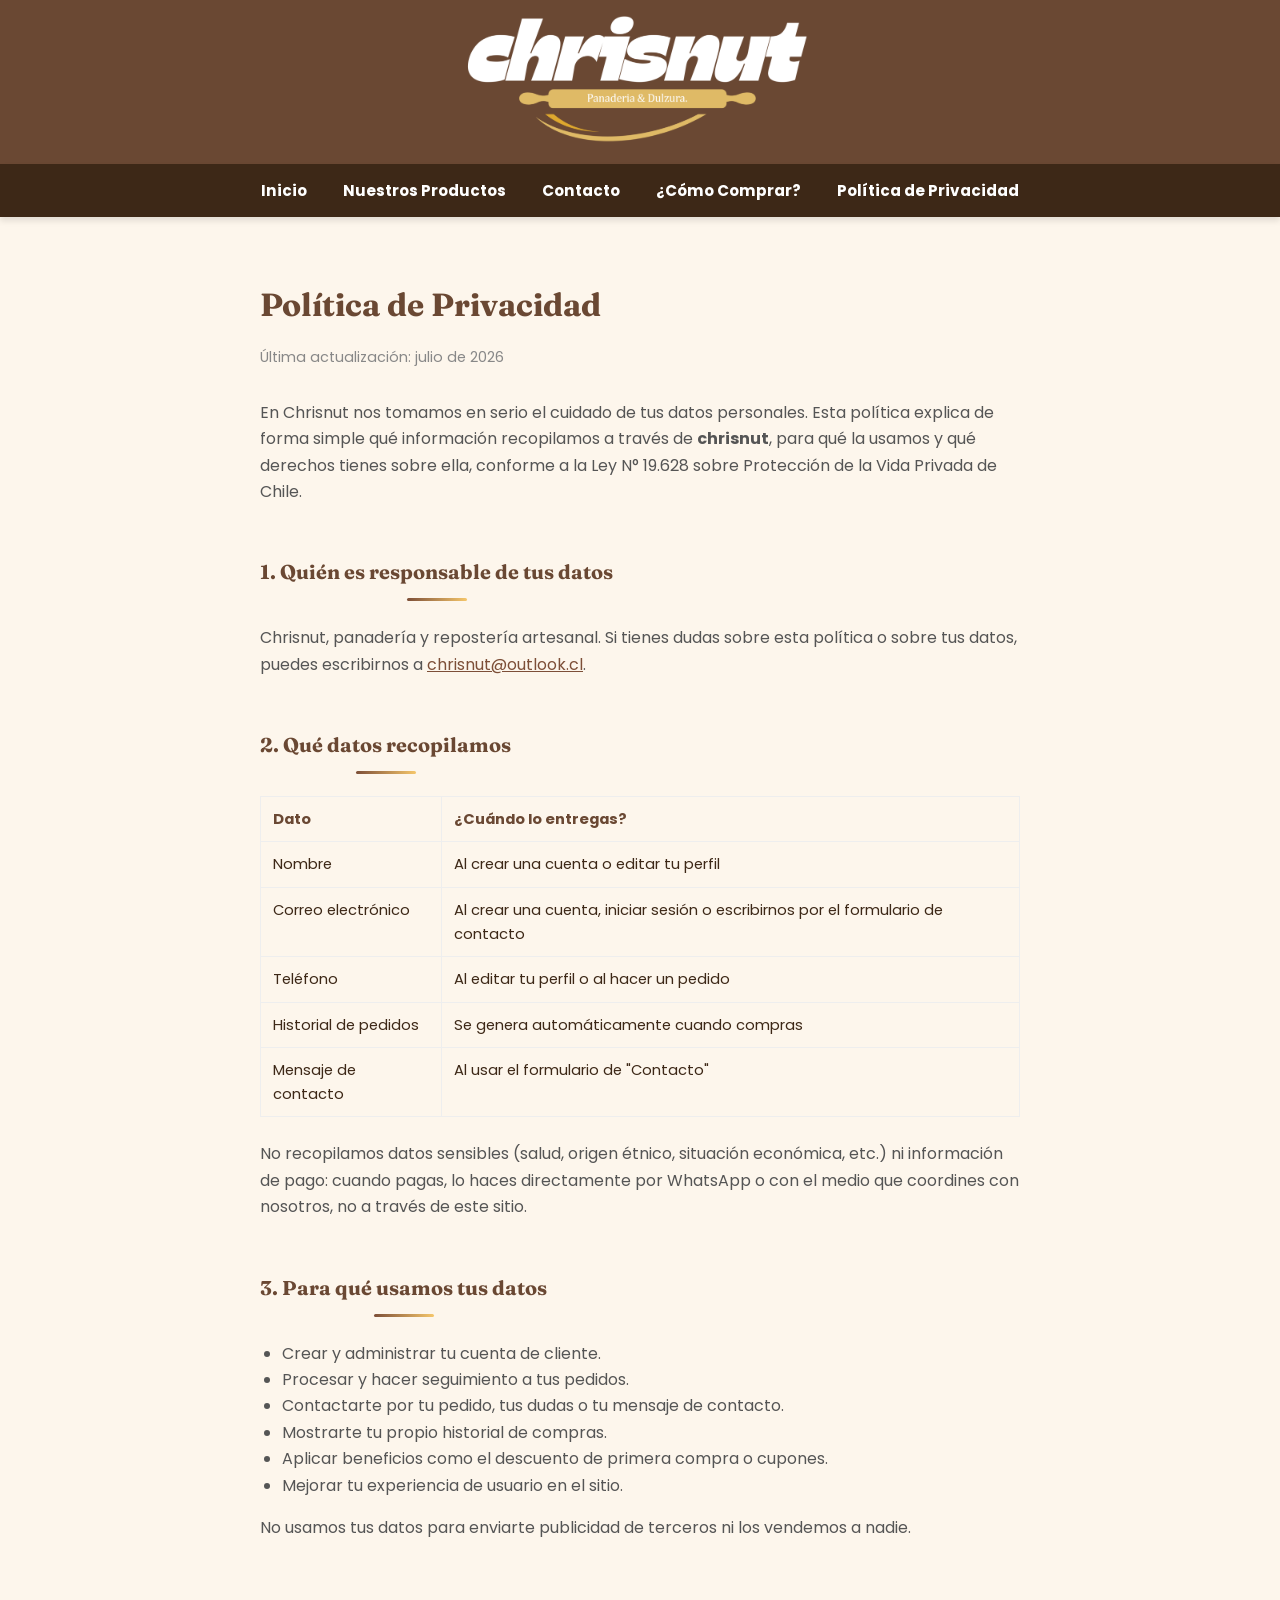
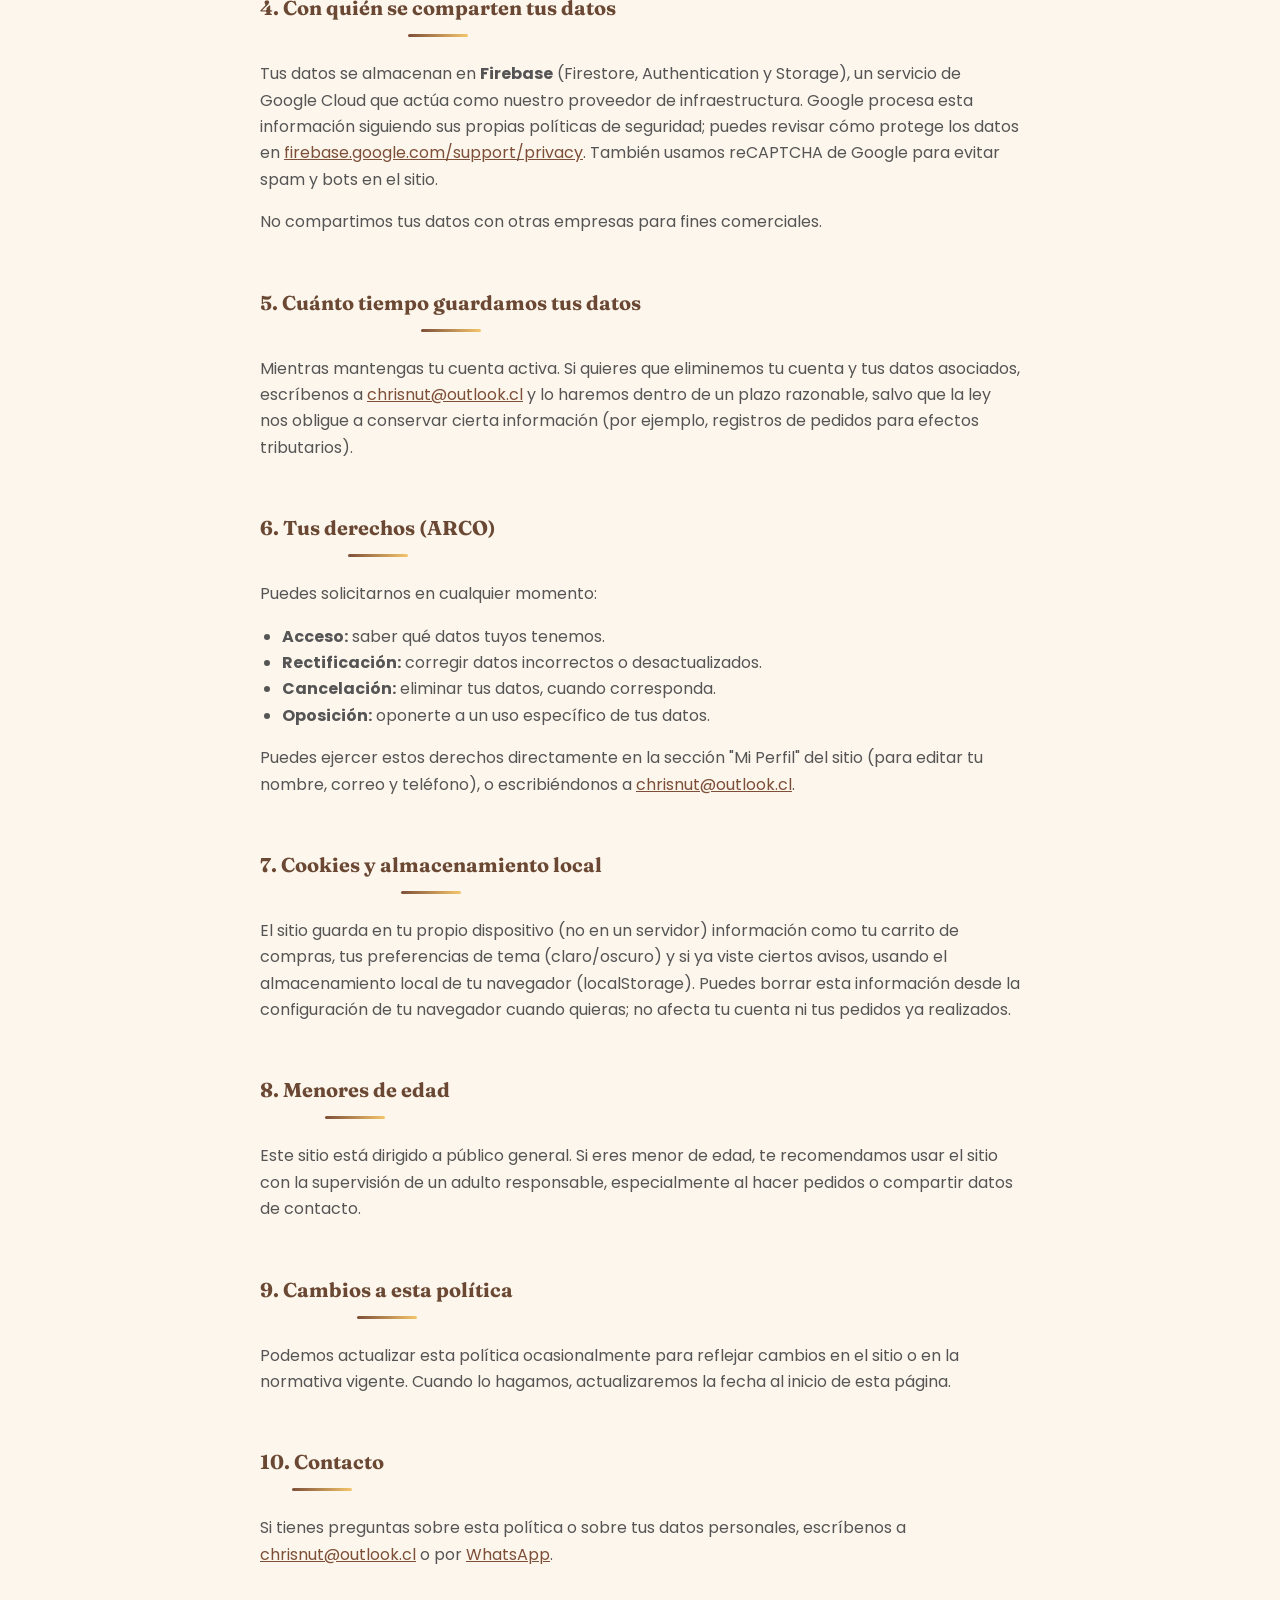
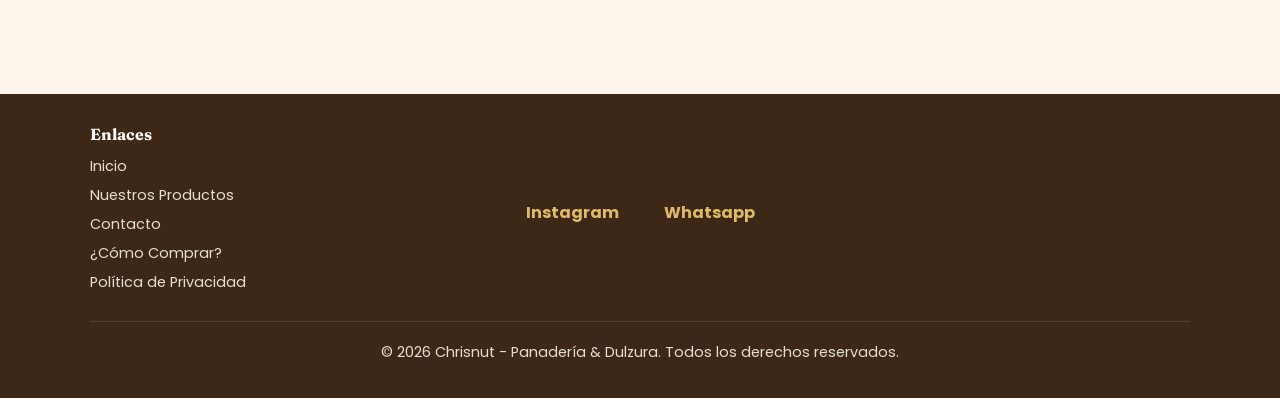
==== privacidad.html @ b7e212cc "Add files via upload" ====
<!DOCTYPE html>
<html lang="es-CL">
<head>
    <meta charset="UTF-8">
    <meta name="viewport" content="width=device-width, initial-scale=1.0, viewport-fit=cover">
    <title>Política de Privacidad | Chrisnut</title>
    <meta name="description" content="Política de privacidad de Chrisnut: qué datos recopilamos, para qué los usamos y cómo puedes ejercer tus derechos.">
    <meta name="robots" content="index, follow">
    <link rel="canonical" href="https://vicenteyb.github.io/chrisnut/privacidad.html">
    <link rel="icon" type="image/png" href="logo.png">

    <link rel="preconnect" href="https://fonts.googleapis.com">
    <link rel="preconnect" href="https://fonts.gstatic.com" crossorigin>
    <link href="https://fonts.googleapis.com/css2?family=Fraunces:wght@600;700&family=Poppins:wght@400;500;600;700&display=swap" rel="stylesheet">

    <link rel="stylesheet" href="style.css">

    <!-- Aplica el tema guardado (claro/oscuro) antes de pintar la página, para evitar el "parpadeo" -->
    <script>
        (function () {
            try {
                var temaGuardado = localStorage.getItem("chrisnut_tema");
                if (temaGuardado === "oscuro") {
                    document.documentElement.setAttribute("data-tema", "oscuro");
                }
            } catch (e) {}
        })();
    </script>

    <style>
        /* Barra de navegación simple y estática para las páginas legales:
           a propósito NO reutiliza el menú interactivo del sitio (el de
           "Mi Perfil", carrito, modo oscuro, hamburguesa), porque ese menú
           depende del script de index.html. Puesto aquí sin ese script,
           los botones quedarían muertos (no abren nada) y en celular el
           menú completo desaparece, porque ahí se activa solo con JS.
           Esta barra es solo enlaces normales: funciona siempre, sin JS. */
        .nav-legal {
            background-color: var(--color-marron-oscuro);
            position: sticky;
            top: 0;
            z-index: 1000;
            box-shadow: 0 4px 6px rgba(0, 0, 0, 0.1);
        }
        .nav-legal ul {
            list-style: none;
            margin: 0;
            padding: 0;
            display: flex;
            align-items: center;
            justify-content: center;
            flex-wrap: wrap;
        }
        .nav-legal li {
            margin: 0;
        }
        .nav-legal a {
            color: white;
            text-decoration: none;
            display: block;
            padding: 15px 18px;
            font-weight: bold;
            font-size: 0.95rem;
        }
        .nav-legal a:hover {
            color: rgb(223, 186, 102);
        }

        .contenido-legal {
            max-width: 760px;
            margin: 0 auto;
            padding: 40px 20px 70px;
            line-height: 1.65;
            color: var(--color-texto-principal);
        }
        .contenido-legal h1 {
            color: var(--color-titulo);
            margin-bottom: 6px;
        }
        .contenido-legal .fecha-actualizacion {
            color: var(--color-texto-suave);
            font-size: 0.9rem;
            margin-bottom: 30px;
        }
        .contenido-legal h2 {
            color: var(--color-titulo);
            margin-top: 34px;
            font-size: 1.25rem;
        }
        .contenido-legal p, .contenido-legal li {
            color: var(--color-texto-secundario);
        }
        .contenido-legal ul {
            padding-left: 22px;
        }
        .contenido-legal a {
            color: var(--color-acento);
        }
        .tabla-legal {
            width: 100%;
            border-collapse: collapse;
            margin: 14px 0 24px;
            font-size: 0.92rem;
        }
        .tabla-legal th, .tabla-legal td {
            text-align: left;
            padding: 10px 12px;
            border: 1px solid var(--color-borde-suave);
            vertical-align: top;
        }
        .tabla-legal th {
            background-color: var(--color-fondo);
            color: var(--color-titulo);
        }
    </style>
</head>
<body>

    <header class="header-principal">
        <a href="index.html">
            <img src="logo.png" alt="Logo Chrisnut - Panadería y dulzura" class="logo">
        </a>
    </header>

    <nav class="nav-legal">
        <ul>
            <li><a href="index.html">Inicio</a></li>
            <li><a href="index.html#vitrina">Nuestros Productos</a></li>
            <li><a href="index.html#contacto">Contacto</a></li>
            <li><a href="index.html#como-comprar">¿Cómo Comprar?</a></li>
            <li><a href="privacidad.html">Política de Privacidad</a></li>
        </ul>
    </nav>

    <main class="contenido-legal">
        <h1>Política de Privacidad</h1>
        <p class="fecha-actualizacion">Última actualización: julio de 2026</p>

        <p>En Chrisnut nos tomamos en serio el cuidado de tus datos personales. Esta política explica de forma simple qué información recopilamos a través de <strong>chrisnut</strong>, para qué la usamos y qué derechos tienes sobre ella, conforme a la Ley N° 19.628 sobre Protección de la Vida Privada de Chile.</p>

        <h2>1. Quién es responsable de tus datos</h2>
        <p>Chrisnut, panadería y repostería artesanal. Si tienes dudas sobre esta política o sobre tus datos, puedes escribirnos a <a href="mailto:chrisnut@outlook.cl">chrisnut@outlook.cl</a>.</p>

        <h2>2. Qué datos recopilamos</h2>
        <table class="tabla-legal">
            <thead>
                <tr><th>Dato</th><th>¿Cuándo lo entregas?</th></tr>
            </thead>
            <tbody>
                <tr><td>Nombre</td><td>Al crear una cuenta o editar tu perfil</td></tr>
                <tr><td>Correo electrónico</td><td>Al crear una cuenta, iniciar sesión o escribirnos por el formulario de contacto</td></tr>
                <tr><td>Teléfono</td><td>Al editar tu perfil o al hacer un pedido</td></tr>
                <tr><td>Historial de pedidos</td><td>Se genera automáticamente cuando compras</td></tr>
                <tr><td>Mensaje de contacto</td><td>Al usar el formulario de "Contacto"</td></tr>
            </tbody>
        </table>
        <p>No recopilamos datos sensibles (salud, origen étnico, situación económica, etc.) ni información de pago: cuando pagas, lo haces directamente por WhatsApp o con el medio que coordines con nosotros, no a través de este sitio.</p>

        <h2>3. Para qué usamos tus datos</h2>
        <ul>
            <li>Crear y administrar tu cuenta de cliente.</li>
            <li>Procesar y hacer seguimiento a tus pedidos.</li>
            <li>Contactarte por tu pedido, tus dudas o tu mensaje de contacto.</li>
            <li>Mostrarte tu propio historial de compras.</li>
            <li>Aplicar beneficios como el descuento de primera compra o cupones.</li>
            <li>Mejorar tu experiencia de usuario en el sitio.</li>
        </ul>
        <p>No usamos tus datos para enviarte publicidad de terceros ni los vendemos a nadie.</p>

        <h2>4. Con quién se comparten tus datos</h2>
        <p>Tus datos se almacenan en <strong>Firebase</strong> (Firestore, Authentication y Storage), un servicio de Google Cloud que actúa como nuestro proveedor de infraestructura. Google procesa esta información siguiendo sus propias políticas de seguridad; puedes revisar cómo protege los datos en <a href="https://firebase.google.com/support/privacy" target="_blank" rel="noopener">firebase.google.com/support/privacy</a>. También usamos reCAPTCHA de Google para evitar spam y bots en el sitio.</p>
        <p>No compartimos tus datos con otras empresas para fines comerciales.</p>

        <h2>5. Cuánto tiempo guardamos tus datos</h2>
        <p>Mientras mantengas tu cuenta activa. Si quieres que eliminemos tu cuenta y tus datos asociados, escríbenos a <a href="mailto:chrisnut@outlook.cl">chrisnut@outlook.cl</a> y lo haremos dentro de un plazo razonable, salvo que la ley nos obligue a conservar cierta información (por ejemplo, registros de pedidos para efectos tributarios).</p>

        <h2>6. Tus derechos (ARCO)</h2>
        <p>Puedes solicitarnos en cualquier momento:</p>
        <ul>
            <li><strong>Acceso:</strong> saber qué datos tuyos tenemos.</li>
            <li><strong>Rectificación:</strong> corregir datos incorrectos o desactualizados.</li>
            <li><strong>Cancelación:</strong> eliminar tus datos, cuando corresponda.</li>
            <li><strong>Oposición:</strong> oponerte a un uso específico de tus datos.</li>
        </ul>
        <p>Puedes ejercer estos derechos directamente en la sección "Mi Perfil" del sitio (para editar tu nombre, correo y teléfono), o escribiéndonos a <a href="mailto:chrisnut@outlook.cl">chrisnut@outlook.cl</a>.</p>

        <h2>7. Cookies y almacenamiento local</h2>
        <p>El sitio guarda en tu propio dispositivo (no en un servidor) información como tu carrito de compras, tus preferencias de tema (claro/oscuro) y si ya viste ciertos avisos, usando el almacenamiento local de tu navegador (localStorage). Puedes borrar esta información desde la configuración de tu navegador cuando quieras; no afecta tu cuenta ni tus pedidos ya realizados.</p>

        <h2>8. Menores de edad</h2>
        <p>Este sitio está dirigido a público general. Si eres menor de edad, te recomendamos usar el sitio con la supervisión de un adulto responsable, especialmente al hacer pedidos o compartir datos de contacto.</p>

        <h2>9. Cambios a esta política</h2>
        <p>Podemos actualizar esta política ocasionalmente para reflejar cambios en el sitio o en la normativa vigente. Cuando lo hagamos, actualizaremos la fecha al inicio de esta página.</p>

        <h2>10. Contacto</h2>
        <p>Si tienes preguntas sobre esta política o sobre tus datos personales, escríbenos a <a href="mailto:chrisnut@outlook.cl">chrisnut@outlook.cl</a> o por <a href="https://wa.me/qr/JPOAXZ6QHLFOJ1" target="_blank" rel="noopener">WhatsApp</a>.</p>
    </main>

    <footer class="pie-pagina">
        <div class="pie-contenido">
            <div class="pie-enlaces">
                <h3>Enlaces</h3>
                <ul>
                    <li><a href="index.html">Inicio</a></li>
                    <li><a href="index.html#vitrina">Nuestros Productos</a></li>
                    <li><a href="index.html#contacto">Contacto</a></li>
                    <li><a href="index.html#como-comprar">¿Cómo Comprar?</a></li>
                    <li><a href="privacidad.html">Política de Privacidad</a></li>
                </ul>
            </div>
            <div class="redes-sociales">
                <a href="https://www.instagram.com/chrisnutcl/" target="_blank">Instagram</a>
                <a href="https://wa.me/qr/JPOAXZ6QHLFOJ1" target="_blank">Whatsapp</a>
            </div>
        </div>
        <p>&copy; 2026 Chrisnut - Panadería & Dulzura. Todos los derechos reservados.</p>
    </footer>

</body>
</html>
---- style.css ----
/* ==========================================
   VARIABLES DE COLOR (tema claro y oscuro)
   ========================================== */
:root {
    --color-fondo: #fdf6ec;
    --color-fondo-alterno: #fcfbfa;
    --color-tarjeta: #ffffff;

    --color-texto-principal: #3d2817;
    --color-titulo: #6a4833;
    --color-texto-secundario: #555555;
    --color-texto-terciario: #777777;
    --color-texto-suave: #888888;
    --color-texto-suave-claro: #e6dfd1;

    --color-borde: #cbd5e1;
    --color-borde-suave: #eeeeee;
    --color-gris-claro: #f1f5f9;
    --color-gris-claro-hover: #e2e8f0;

    --color-marron: #6a4833;
    --color-marron-oscuro: #3d2817;
    --color-acento: #7d4f38;
    --color-acento-hover: #9c6a4a;
    --color-acento-suave: #8a5a3f;
    --color-dorado: #f5c66b;

    --sombra-suave: rgba(0, 0, 0, 0.1);
    --sombra-media: rgba(0, 0, 0, 0.2);

    color-scheme: light;
}

html[data-tema="oscuro"] {
    --color-fondo: #1c1712;
    --color-fondo-alterno: #221b15;
    --color-tarjeta: #2a221a;

    --color-texto-principal: #f1e6d8;
    --color-titulo: #e3b57f;
    --color-texto-secundario: #cbbfae;
    --color-texto-terciario: #b3a494;
    --color-texto-suave: #a89986;
    --color-texto-suave-claro: #cbbfae;

    --color-borde: #4a3c2f;
    --color-borde-suave: #3a2f26;
    --color-gris-claro: #33291f;
    --color-gris-claro-hover: #3d3226;

    --color-acento: #b07a52;
    --color-acento-hover: #c4906a;

    --sombra-suave: rgba(0, 0, 0, 0.35);
    --sombra-media: rgba(0, 0, 0, 0.5);

    color-scheme: dark;
}

/* Transición suave al cambiar de tema */
body, .tarjeta-producto, .tarjeta-paso, .tarjeta-testimonio,
.modal-contenido, .formulario-contacto, .input-clave-contenedor,
.input-telefono-contenedor, .pedido-tarjeta {
    transition: background-color 0.3s ease, color 0.3s ease, border-color 0.3s ease;
}

/* --- Estilos Generales --- */
html {
    scroll-behavior: smooth; /* Hace que el menú navegue de forma suave */
}

body {
    margin: 0;
    font-family: 'Poppins', Arial, sans-serif;
    background-color: var(--color-fondo);
    color: var(--color-texto-principal);
}

h1, h2, h3 {
    font-family: 'Fraunces', Georgia, serif;
}

/* Títulos de sección: mismo estilo en toda la página */
main h2 {
    color: var(--color-titulo);
    font-size: 2rem;
    margin-bottom: 8px;
    position: relative;
    display: inline-block;
}

main h2::after {
    content: "";
    display: block;
    width: 60px;
    height: 3px;
    background: linear-gradient(90deg, var(--color-acento), var(--color-dorado));
    border-radius: 3px;
    margin: 10px auto 0 auto;
}

main > section {
    padding-left: 16px;
    padding-right: 16px;
}

@media (max-width: 600px) {
    main h2 {
        font-size: 1.6rem;
    }
}

/* Aparición suave de las secciones al hacer scroll */
.seccion-animada {
    opacity: 0;
    transform: translateY(24px);
    transition: opacity 0.6s ease, transform 0.6s ease;
}

.seccion-animada.visible {
    opacity: 1;
    transform: translateY(0);
}

@media (prefers-reduced-motion: reduce) {
    .seccion-animada {
        opacity: 1;
        transform: none;
        transition: none;
    }
}

.header-principal {
    text-align: center;
    padding: 10px 20px;
    background-color: var(--color-marron);
    color: white;
}

.header-principal h1 {
    margin: 0;
    font-size: 2.5rem;
}

.eslogan {
    font-style: italic;
    margin-top: 5px;
}

.logo {
    max-width: 400px;
    width: 100%;
    height: auto;
}

.enlace-perfil {
    color: white;
    text-decoration: none;
    font-weight: bold;
    white-space: nowrap;
}

.icono-perfil {
    width: 18px;
    height: 18px;
    vertical-align: middle;
    margin-right: 5px;
    position: relative;
    top: -1px;
}

.enlace-perfil:hover {
    color: rgb(223, 186, 102);
}

/* --- Menú de Navegación (categorías + perfil + carrito) --- */
.menu-principal {
    background-color: var(--color-marron-oscuro);
    position: sticky;
    top: 0;
    z-index: 1000; /* Asegura que el menú siempre quede por encima al bajar */
    box-shadow: 0 4px 6px rgba(0, 0, 0, 0.1);
}

.menu-principal ul {
    list-style: none;
    margin: 0;
    padding: 0;
    display: flex;
    align-items: center;
    justify-content: center;
    flex-wrap: wrap;
}

.menu-principal li {
    margin: 0 20px;
}

.menu-principal a {
    color: white;
    text-decoration: none;
    display: block;
    padding: 15px 10px;
    font-weight: bold;
}

.menu-principal a:hover {
    color: rgb(223, 186, 102);
}

/* --- Botón desplegable de Perfil ("Hola, Inicia sesión") --- */
.item-desplegable-perfil {
    position: relative;
}

.boton-perfil {
    display: flex;
    align-items: center;
    gap: 5px;
    background: none;
    border: none;
    color: white;
    font-weight: bold;
    font-size: 1rem;
    font-family: inherit;
    cursor: pointer;
    padding: 15px 10px;
    white-space: nowrap;
}

.boton-perfil:hover {
    color: rgb(223, 186, 102);
}

.boton-perfil .flecha-desplegable {
    transition: transform 0.2s ease;
    font-size: 0.8rem;
}

.boton-perfil.atajos-activo .flecha-desplegable {
    transform: rotate(180deg);
}

.submenu-perfil {
    display: none;
    position: fixed;
    flex-direction: column;
    list-style: none;
    margin: 0;
    padding: 0;
    background-color: var(--color-marron-oscuro);
    min-width: 220px;
    box-shadow: 0 8px 15px rgba(0, 0, 0, 0.25);
    border-radius: 0 0 8px 8px;
    z-index: 1001;
}

.submenu-perfil.mostrar-submenu {
    display: flex;
}

.submenu-perfil li {
    margin: 0;
    width: 100%;
}

.submenu-perfil a {
    display: block;
    padding: 14px 20px;
    color: white;
    text-decoration: none;
    font-weight: bold;
    white-space: nowrap;
    border-top: 1px solid rgba(255, 255, 255, 0.1);
}

.submenu-perfil a:hover {
    color: rgb(223, 186, 102);
}

@media (max-width: 600px) {
    .boton-perfil {
        font-size: 0.85rem;
        padding: 15px 8px;
    }
}

/* --- Grupo derecho del menú (favoritos + carrito + rayas) --- */
.menu-principal li.grupo-derecha {
    display: flex;
    align-items: center;
    gap: 4px;
    margin-left: auto;
}

/* --- Desplegable de atajos ---
   En escritorio: el <ul> interno se "desarma" con display:contents y sus
   <li> quedan como si fueran hermanos directos del menú principal.
   En celular: se convierte en un botón "Menú ⌄" con lista desplegable. --- */
.item-desplegable {
    position: relative;
}

.boton-atajos {
    display: none;
}

.submenu-atajos {
    display: contents;
}

@media (max-width: 600px) {
    .boton-atajos {
        display: flex;
        align-items: center;
        gap: 4px;
        background: none;
        border: none;
        color: white;
        font-weight: bold;
        font-size: 0.85rem;
        cursor: pointer;
        padding: 15px 12px;
        white-space: nowrap;
    }

    .flecha-desplegable {
        transition: transform 0.2s ease;
        font-size: 0.8rem;
    }

    .icono-hamburguesa {
        display: flex;
        flex-direction: column;
        justify-content: center;
        gap: 5px;
        width: 22px;
        height: 16px;
    }

    .icono-hamburguesa span {
        display: block;
        width: 100%;
        height: 2px;
        background-color: white;
        border-radius: 2px;
        transition: transform 0.25s ease, opacity 0.2s ease;
    }

    .boton-atajos.atajos-activo .icono-hamburguesa span:nth-child(1) {
        transform: translateY(7px) rotate(45deg);
    }

    .boton-atajos.atajos-activo .icono-hamburguesa span:nth-child(2) {
        opacity: 0;
    }

    .boton-atajos.atajos-activo .icono-hamburguesa span:nth-child(3) {
        transform: translateY(-7px) rotate(-45deg);
    }

    #submenu-atajos {
        display: none;
        position: fixed; /* fixed (no absolute) para que no lo recorte el overflow-x:auto del menú */
        flex-direction: column;
        background-color: var(--color-marron-oscuro);
        min-width: 210px;
        box-shadow: 0 8px 15px rgba(0, 0, 0, 0.25);
        border-radius: 0 0 8px 8px;
        z-index: 1001;
    }

    #submenu-atajos.mostrar-submenu {
        display: flex;
    }

    .submenu-atajos li {
        margin: 0;
        width: 100%;
    }

    .submenu-atajos a {
        padding: 14px 20px;
        border-top: 1px solid rgba(255, 255, 255, 0.1);
        white-space: normal;
    }
}

/* --- Vitrina de Productos --- */
.vitrina-productos {
    padding: 40px 20px;
    text-align: center;
}

.contenedor-productos {
    display: grid;
    grid-template-columns: repeat(auto-fill, minmax(220px, 260px));
    gap: 44px 20px;
    margin-top: 30px;
}

.tarjeta-producto {
    display: flex;
    flex-direction: column;
    height: 100%;
    background-color: var(--color-tarjeta);
    border-radius: 10px;
    padding: 20px;
    box-shadow: 0 2px 8px rgba(0, 0, 0, 0.1);
    transition: transform 0.3s ease, box-shadow 0.3s ease; /* Transición para el efecto suave */
}

/* Efecto sutil al pasar el mouse sobre un producto */
.tarjeta-producto:hover {
    transform: translateY(-5px); 
    box-shadow: 0 6px 15px rgba(0, 0, 0, 0.15);
}

/* Cuadro con "+" para agregar un producto nuevo, visible solo para el admin */
.tarjeta-agregar-producto {
    display: flex;
    align-items: center;
    justify-content: center;
    min-height: 280px;
    background-color: transparent;
    border: 2px dashed var(--color-borde);
    border-radius: 10px;
    cursor: pointer;
    transition: transform 0.3s ease, border-color 0.3s ease, background-color 0.3s ease;
}

.tarjeta-agregar-producto:hover {
    transform: translateY(-5px);
    border-color: var(--color-acento);
    background-color: var(--color-fondo);
}

.icono-agregar-producto {
    font-size: 3rem;
    line-height: 1;
    color: var(--color-texto-suave);
    transition: color 0.3s ease;
}

.tarjeta-agregar-producto:hover .icono-agregar-producto {
    color: var(--color-acento);
}

.tarjeta-producto h3 {
    color: var(--color-titulo);
    margin-top: 0;
}

/* --- Detalles de los Productos --- */
.imagen-producto {
    width: 100%;
    height: 200px;
    object-fit: cover; /* Adapta la foto sin deformarse */
    border-radius: 8px;
    background-color: var(--color-gris-claro); 
    margin-bottom: 15px;
}

.tarjeta-producto .descripcion {
    flex: 1;
    font-size: 0.9rem;
    color: var(--color-texto-secundario);
}

.tarjeta-producto .precio {
    display: block;
    font-size: 1.2rem;
    font-weight: bold;
    color: var(--color-acento);
    margin-top: 10px;
}

.boton-agregar-carrito {
    display: flex;
    align-items: center;
    justify-content: center;
    gap: 8px;
    width: 100%;
    margin-top: 14px;
    padding: 12px 16px;
    border: none;
    border-radius: 30px;
    background: linear-gradient(135deg, var(--color-acento-suave), var(--color-marron));
    color: white;
    font-size: 0.95rem;
    font-weight: bold;
    letter-spacing: 0.3px;
    cursor: pointer;
    box-shadow: 0 4px 10px rgba(106, 72, 51, 0.35);
    transition: transform 0.2s ease, box-shadow 0.2s ease, background 0.2s ease;
}

.boton-agregar-carrito::before {
    content: "🛒";
    font-size: 1rem;
}

.boton-agregar-carrito:hover {
    background: linear-gradient(135deg, var(--color-acento-hover), var(--color-acento));
    transform: translateY(-2px);
    box-shadow: 0 6px 14px rgba(106, 72, 51, 0.45);
}

.boton-agregar-carrito:active {
    transform: translateY(0);
    box-shadow: 0 2px 6px rgba(106, 72, 51, 0.35);
}

.boton-agregar-carrito.animar-agregado {
    animation: destello-agregado 0.4s ease;
}

@keyframes destello-agregado {
    0% { transform: scale(1); }
    40% { transform: scale(0.94); }
    100% { transform: scale(1); }
}

.boton-agregar-carrito:disabled {
    background: var(--color-gris-claro);
    color: var(--color-texto-suave);
    cursor: not-allowed;
    box-shadow: none;
}

.boton-agregar-carrito:disabled::before {
    content: "🚫";
}

.boton-agregar-carrito:disabled:hover {
    transform: none;
    box-shadow: none;
}

/* --- Contenedor principal: panel de filtros (izquierda) + vitrina (derecha) --- */
.contenedor-vitrina-principal {
    display: flex;
    align-items: flex-start;
    gap: 36px;
    width: 100%;
    margin: 30px 0 0;
    text-align: left;
}

/* --- Panel de filtros (columna izquierda, como en la referencia) --- */
.panel-filtros-vitrina {
    flex: 0 0 220px;
    position: sticky;
    top: 20px;
}

.titulo-panel-filtros {
    margin: 0 0 16px;
    font-size: 1.1rem;
    color: var(--color-titulo);
}

.separador-grupo-filtro {
    border: 0;
    height: 1px;
    background: var(--color-borde-suave);
    margin: 16px 0;
}

.grupo-filtro {
    margin-bottom: 4px;
}

.cabecera-grupo-filtro {
    display: flex;
    align-items: center;
    justify-content: space-between;
    width: 100%;
    padding: 0;
    border: none;
    background: none;
    font-family: inherit;
    font-size: 0.95rem;
    font-weight: 600;
    color: var(--color-texto-principal);
    cursor: pointer;
    margin-bottom: 14px;
}

.icono-colapsar-filtro {
    font-size: 1.1rem;
    color: var(--color-texto-suave);
    line-height: 1;
}

.grupo-filtro.colapsado .contenido-grupo-filtro {
    display: none;
}

.opcion-filtro {
    display: flex;
    align-items: center;
    gap: 8px;
    font-size: 0.9rem;
    color: var(--color-texto-secundario);
    margin-bottom: 12px;
    cursor: pointer;
}

.opcion-filtro input {
    cursor: pointer;
}

.conteo-filtro {
    color: var(--color-texto-suave);
}

.fila-precio-filtro {
    display: flex;
    align-items: center;
    gap: 8px;
    margin-bottom: 10px;
}

.signo-peso-filtro {
    color: var(--color-texto-suave);
    font-weight: 600;
}

.fila-precio-filtro input {
    width: 100%;
    min-width: 0;
    padding: 8px 10px;
    border: 1px solid var(--color-borde);
    border-radius: 6px;
    background-color: var(--color-tarjeta);
    color: var(--color-texto-principal);
    font-family: inherit;
}

.boton-limpiar-filtros-vitrina {
    width: 100%;
    padding: 9px 12px;
    margin-top: 6px;
    border: 1px solid var(--color-borde);
    border-radius: 20px;
    background-color: transparent;
    color: var(--color-acento);
    font-weight: 600;
    cursor: pointer;
    transition: background-color 0.2s ease;
}

.boton-limpiar-filtros-vitrina:hover {
    background-color: var(--color-fondo);
}

/* Botón "Filtros" que abre/cierra el panel: solo aparece en celular,
   en escritorio el panel de la izquierda queda siempre visible. */
.boton-filtros-vitrina-movil {
    display: none;
    align-items: center;
    gap: 8px;
    padding: 8px 14px;
    border: 1px solid var(--color-borde);
    border-radius: 20px;
    background-color: var(--color-tarjeta);
    color: var(--color-texto-principal);
    font-family: inherit;
    font-size: 0.9rem;
    font-weight: 600;
    cursor: pointer;
}

/* --- Columna derecha: barra de ordenar/ver + grilla de productos --- */
.columna-vitrina-productos {
    flex: 1;
    min-width: 0;
}

.barra-herramientas-vitrina {
    display: flex;
    flex-wrap: wrap;
    align-items: center;
    gap: 16px;
    padding-bottom: 16px;
    margin-bottom: 24px;
    border-bottom: 1px solid var(--color-borde-suave);
}

.control-orden-vitrina {
    display: flex;
    align-items: center;
    gap: 8px;
    font-size: 0.9rem;
    color: var(--color-texto-secundario);
}

.control-orden-vitrina select {
    padding: 8px 14px;
    border-radius: 20px;
    border: 1px solid var(--color-borde);
    background-color: var(--color-tarjeta);
    color: var(--color-texto-principal);
    font-family: inherit;
    cursor: pointer;
}

.control-vista-vitrina {
    display: flex;
    align-items: center;
    gap: 8px;
    font-size: 0.9rem;
    color: var(--color-texto-secundario);
    margin-left: auto;
}

.boton-vista {
    width: 36px;
    height: 36px;
    display: flex;
    align-items: center;
    justify-content: center;
    border: 1px solid var(--color-borde);
    background-color: var(--color-tarjeta);
    color: var(--color-texto-secundario);
    border-radius: 8px;
    cursor: pointer;
    font-size: 1.05rem;
    transition: border-color 0.2s ease, color 0.2s ease, background-color 0.2s ease;
}

.boton-vista.activo {
    border-color: var(--color-acento);
    color: var(--color-acento);
    background-color: var(--color-fondo);
}

/* --- Vista de lista (alternativa a la cuadrícula) --- */
.contenedor-productos.vista-lista {
    display: flex;
    flex-direction: column;
    gap: 14px;
}

.vista-lista .tarjeta-producto {
    display: flex;
    flex-direction: row;
    height: auto;
    align-items: center;
    gap: 20px;
    text-align: left;
}

.vista-lista .imagen-contenedor {
    flex: 0 0 120px;
}

.vista-lista .imagen-producto {
    width: 120px;
    height: 100px;
    margin-bottom: 0;
}

.vista-lista .tarjeta-producto h3 {
    margin: 0 0 4px;
}

.vista-lista .tarjeta-producto .descripcion {
    min-height: 0;
    margin: 0 0 6px;
}

.vista-lista .tarjeta-producto .precio {
    margin-top: 0;
}

.vista-lista .boton-agregar-carrito {
    width: auto;
    margin-top: 0;
    flex-shrink: 0;
}

.vista-lista .tarjeta-agregar-producto {
    min-height: 100px;
}

/* En celular, el panel de filtros queda oculto por defecto y se abre
   como una tarjeta desplegable al presionar el botón "Filtros". */
@media (max-width: 900px) {
    .contenedor-vitrina-principal {
        flex-direction: column;
        gap: 16px;
    }

    .boton-filtros-vitrina-movil {
        display: flex;
    }

    .panel-filtros-vitrina {
        display: none;
        width: 100%;
        flex: 1 1 auto;
        position: static;
        background-color: var(--color-tarjeta);
        border: 1px solid var(--color-borde-suave);
        border-radius: 10px;
        padding: 20px;
        order: 2;
    }

    .panel-filtros-vitrina.abierto {
        display: block;
    }

    .columna-vitrina-productos {
        order: 1;
        width: 100%;
    }
}

@media (max-width: 600px) {
    .control-vista-vitrina {
        margin-left: 0;
    }

    .vista-lista .tarjeta-producto {
        flex-wrap: wrap;
    }

    .vista-lista .boton-agregar-carrito {
        width: 100%;
        margin-top: 10px;
    }

    /* --- Vitrina y tarjetas de producto en celular: 2 columnas más
       compactas en vez de una sola columna angosta con espacio muerto --- */
    .vitrina-productos {
        padding: 30px 12px;
    }

    .contenedor-productos.vista-grilla {
        grid-template-columns: repeat(2, 1fr);
        gap: 16px 12px;
        margin-top: 20px;
    }

    .tarjeta-producto {
        padding: 12px;
        border-radius: 10px;
    }

    .imagen-producto {
        height: 110px;
        margin-bottom: 10px;
    }

    .tarjeta-producto h3 {
        font-size: 0.95rem;
        margin-bottom: 4px;
    }

    .tarjeta-producto .descripcion {
        font-size: 0.78rem;
        display: -webkit-box;
        -webkit-line-clamp: 2;
        -webkit-box-orient: vertical;
        overflow: hidden;
    }

    .tarjeta-producto .precio {
        font-size: 1rem;
        margin-top: 6px;
    }

    .boton-agregar-carrito {
        padding: 9px 10px;
        margin-top: 10px;
        font-size: 0.8rem;
        gap: 5px;
    }

    .tarjeta-agregar-producto {
        min-height: 160px;
    }
}

/* --- Etiqueta "Agotado" sobre la imagen del producto --- */
.etiqueta-agotado-producto {
    position: absolute;
    top: 10px;
    left: 10px;
    background-color: rgba(61, 40, 23, 0.85);
    color: #fff;
    font-size: 0.75rem;
    font-weight: 700;
    letter-spacing: 0.3px;
    padding: 4px 10px;
    border-radius: 20px;
}

/* --- Cambiar foto de un producto presionando su imagen (solo admin) --- */
.imagen-editable-admin {
    cursor: pointer;
}

.boton-cambiar-foto-producto {
    position: absolute;
    inset: 0;
    width: 100%;
    height: 100%;
    display: flex;
    align-items: center;
    justify-content: center;
    background-color: rgba(0, 0, 0, 0);
    color: transparent;
    border: none;
    border-radius: 8px;
    font-weight: 600;
    font-size: 0.9rem;
    cursor: pointer;
    transition: background-color 0.2s ease, color 0.2s ease;
    z-index: 1;
}

.imagen-editable-admin:hover .boton-cambiar-foto-producto {
    background-color: rgba(61, 40, 23, 0.55);
    color: #fff;
}

.boton-cambiar-foto-producto:disabled {
    background-color: rgba(61, 40, 23, 0.55);
    color: #fff;
    cursor: wait;
}

/* Los dispositivos táctiles no tienen "hover": mostramos el botón siempre
   visible pero discreto para que se note que la foto se puede cambiar. */
@media (hover: none) {
    .imagen-editable-admin .boton-cambiar-foto-producto {
        background-color: rgba(61, 40, 23, 0.4);
        color: #fff;
    }
}

/* --- Separador --- */
.separador {
    border: 0;
    height: 1px;
    background: var(--color-borde);
    margin: 40px auto;
    width: 80%;
}

/* --- Sección Contacto --- */
.seccion-contacto {
    padding: 40px 20px;
    text-align: center;
    background-color: var(--color-fondo-alterno); 
}

.tarjetas-info-contacto {
    max-width: 500px;
    margin: 30px auto 0 auto;
    display: flex;
    flex-direction: column;
    gap: 12px;
    text-align: left;
}

.tarjeta-info-contacto {
    display: flex;
    align-items: center;
    gap: 16px;
    background: var(--color-tarjeta);
    border: 1px solid var(--color-borde-suave);
    border-radius: 10px;
    padding: 14px 18px;
}

.icono-info-contacto {
    flex-shrink: 0;
    width: 42px;
    height: 42px;
    display: flex;
    align-items: center;
    justify-content: center;
    font-size: 1.2rem;
    border-radius: 10px;
    background: var(--color-gris-claro);
}

.texto-info-contacto {
    display: flex;
    flex-direction: column;
    gap: 2px;
}

.texto-info-contacto strong {
    color: var(--color-texto-principal);
    font-size: 0.95rem;
}

.texto-info-contacto a,
.texto-info-contacto span {
    color: var(--color-acento);
    text-decoration: none;
    font-size: 0.9rem;
}

.texto-info-contacto a:hover {
    text-decoration: underline;
}

.formulario-contacto {
    max-width: 500px;
    margin: 30px auto 0 auto;
    text-align: left;
    background: var(--color-tarjeta);
    padding: 30px;
    border-radius: 10px;
    box-shadow: 0 4px 12px rgba(0, 0, 0, 0.05);
}

.grupo-formulario {
    margin-bottom: 20px;
}

.grupo-formulario label {
    display: block;
    margin-bottom: 8px;
    font-weight: bold;
    color: var(--color-texto-principal);
}

.grupo-formulario input,
.grupo-formulario textarea {
    width: 100%;
    padding: 10px;
    border: 1px solid var(--color-borde);
    border-radius: 6px;
    font-family: Arial, sans-serif;
    box-sizing: border-box; 
}

.grupo-formulario input:focus,
.grupo-formulario textarea:focus {
    outline: none;
    border-color: var(--color-acento); 
}

.boton-enviar {
    background-color: var(--color-acento);
    color: white;
    border: none;
    padding: 12px 20px;
    font-size: 1rem;
    font-weight: bold;
    border-radius: 6px;
    cursor: pointer;
    width: 100%;
    transition: background-color 0.3s ease;
}

.boton-enviar:hover {
    background-color: var(--color-marron-oscuro); 
}

/* --- Pie de Página --- */
.pie-pagina {
    background-color: var(--color-marron-oscuro);
    color: var(--color-texto-suave-claro);
    text-align: center;
    padding: 30px 20px 20px;
    margin-top: 40px;
    font-size: 0.9rem;
}

.pie-contenido {
    display: grid;
    grid-template-columns: 1fr auto 1fr;
    align-items: start;
    max-width: 1100px;
    margin: 0 auto 20px;
    padding-bottom: 20px;
    border-bottom: 1px solid rgba(255, 255, 255, 0.12);
}

/* --- Enlaces (columna izquierda) --- */
.pie-enlaces {
    grid-column: 1;
    text-align: left;
}

.pie-enlaces h3 {
    color: white;
    font-size: 1rem;
    margin: 0 0 12px;
}

.pie-enlaces ul {
    list-style: none;
    margin: 0;
    padding: 0;
}

.pie-enlaces li {
    margin-bottom: 8px;
}

.pie-enlaces a {
    color: var(--color-texto-suave-claro);
    text-decoration: none;
    font-size: 0.9rem;
    transition: color 0.3s ease;
}

.pie-enlaces a:hover {
    color: rgb(223, 186, 102);
}

/* --- Redes Sociales (centradas) --- */
.redes-sociales {
    grid-column: 2;
    justify-self: center;
    align-self: center;
    display: flex;
    align-items: center;
    gap: 15px;
}

.redes-sociales a {
    color: rgb(223, 186, 102); 
    text-decoration: none;
    margin: 0 15px;
    font-weight: bold;
    font-size: 1rem;
    transition: color 0.3s ease, transform 0.3s ease;
    display: inline-block;
}

.redes-sociales a:hover {
    color: white;
    transform: translateY(-3px); 
}

@media (max-width: 600px) {
    .pie-contenido {
        grid-template-columns: 1fr;
        justify-items: center;
        text-align: center;
        gap: 25px;
    }

    .pie-enlaces {
        grid-column: 1;
        text-align: center;
    }

    .redes-sociales {
        grid-column: 1;
    }
}

/* --- Estilos para el Prefijo Fijo de Teléfono --- */
.input-telefono-contenedor {
    display: flex; 
    align-items: center; 
    border: 1px solid var(--color-borde);
    border-radius: 6px;
    background-color: var(--color-tarjeta);
    overflow: hidden;
    width: 100%; 
    box-sizing: border-box;
}

.prefijo-fijo {
    background-color: var(--color-gris-claro);
    color: var(--color-texto-principal);
    padding: 10px 14px;
    font-weight: bold;
    border-right: 1px solid var(--color-borde);
    white-space: nowrap; 
    display: flex;
    align-items: center;
    height: 100%;
    user-select: none;
}

.input-telefono-contenedor input {
    border: none !important;
    padding: 10px;
    font-family: Arial, sans-serif;
    box-sizing: border-box;
    width: 100%;
    height: 100%;
}

.input-telefono-contenedor input:focus {
    outline: none;
}

.input-telefono-contenedor:focus-within {
    border-color: var(--color-acento);
    box-shadow: 0 0 0 1px var(--color-acento);
}

.seccion-contacto {
    scroll-margin-top: 70px; 
}

/* --- Botón Flotante de WhatsApp --- */
.whatsapp-flotante {
    position: fixed;
    width: 60px;
    height: 60px;
    bottom: 30px;
    right: 30px;
    background-color: #25d366;
    border-radius: 50%;
    display: flex;
    align-items: center;
    justify-content: center;
    box-shadow: 0 4px 10px rgba(0, 0, 0, 0.3);
    z-index: 2000; 
    transition: transform 0.3s ease, box-shadow 0.3s ease;
}

.whatsapp-flotante img {
    width: 35px;
    height: 35px;
}

.whatsapp-flotante:hover {
    transform: scale(1.1);
    box-shadow: 0 6px 15px rgba(0, 0, 0, 0.4);
}

/* --- Botón Flotante del Carrito (arriba del de WhatsApp) --- */
.botones-flotantes-contenedor {
    position: fixed;
    bottom: 30px;
    right: 30px;
    z-index: 2000;
    display: flex;
    flex-direction: column;
    align-items: center;
    gap: 14px;
}

.botones-flotantes-contenedor .whatsapp-flotante,
.botones-flotantes-contenedor .carrito-flotante {
    position: relative;
    bottom: auto;
    right: auto;
}

.carrito-flotante {
    position: relative;
    width: 60px;
    height: 60px;
    background-color: var(--color-acento);
    color: white;
    border: none;
    border-radius: 50%;
    display: flex;
    align-items: center;
    justify-content: center;
    font-size: 1.5rem;
    cursor: pointer;
    box-shadow: 0 4px 10px rgba(0, 0, 0, 0.3);
    transition: transform 0.3s ease, box-shadow 0.3s ease;
    animation: aparecerCarritoFlotante 0.25s ease;
}

.carrito-flotante:hover {
    transform: scale(1.1);
    box-shadow: 0 6px 15px rgba(0, 0, 0, 0.4);
}

.contador-carrito-flotante {
    position: absolute;
    top: -4px;
    right: -4px;
    background-color: #dc2626;
    color: white;
    font-size: 0.7rem;
    font-weight: bold;
    min-width: 20px;
    height: 20px;
    border-radius: 50%;
    display: flex;
    align-items: center;
    justify-content: center;
    padding: 0 4px;
    box-sizing: border-box;
    border: 2px solid var(--color-tarjeta);
}

@keyframes aparecerCarritoFlotante {
    from {
        opacity: 0;
        transform: scale(0.5);
    }
    to {
        opacity: 1;
        transform: scale(1);
    }
}

/* --- Botón Flotante de Estado del Pedido ---
   Aparece justo cuando se envía un pedido (reemplazando visualmente al
   carrito flotante, que se oculta al vaciarse). Muestra un ícono y un color
   distinto según el estado actual (pendiente/confirmado/entregado/cancelado)
   y se mantiene sincronizado en tiempo real con Firestore. */
.estado-pedido-flotante {
    position: relative;
    width: 60px;
    height: 60px;
    border: none;
    border-radius: 50%;
    display: flex;
    align-items: center;
    justify-content: center;
    font-size: 1.6rem;
    color: white;
    cursor: pointer;
    box-shadow: 0 4px 10px rgba(0, 0, 0, 0.3);
    transition: transform 0.3s ease, box-shadow 0.3s ease, background-color 0.3s ease;
    animation: aparecerCarritoFlotante 0.25s ease;
    background-color: #f59e0b; /* color por defecto: pendiente */
}

.estado-pedido-flotante:hover {
    transform: scale(1.1);
    box-shadow: 0 6px 15px rgba(0, 0, 0, 0.4);
}

.estado-pedido-flotante-pendiente {
    background-color: #f59e0b;
}

.estado-pedido-flotante-confirmado {
    background-color: #3b82f6;
}

.estado-pedido-flotante-entregado {
    background-color: #22c55e;
}

.estado-pedido-flotante-cancelado {
    background-color: #ef4444;
}

@keyframes latidoEstadoPedido {
    0% { box-shadow: 0 4px 10px rgba(0, 0, 0, 0.3), 0 0 0 0 rgba(245, 158, 11, 0.55); }
    70% { box-shadow: 0 4px 10px rgba(0, 0, 0, 0.3), 0 0 0 10px rgba(245, 158, 11, 0); }
    100% { box-shadow: 0 4px 10px rgba(0, 0, 0, 0.3), 0 0 0 0 rgba(245, 158, 11, 0); }
}

.estado-pedido-flotante-pendiente {
    animation: aparecerCarritoFlotante 0.25s ease, latidoEstadoPedido 1.8s ease-in-out infinite;
}

.mensaje-seguimiento-pedido {
    margin: 8px 0 0;
    font-size: 0.85rem;
    color: var(--color-texto-suave);
}

/* --- Estilos para Sección Cómo Comprar --- */
.seccion-pasos {
    padding: 40px 20px;
    text-align: center;
}

.subtitulo-seccion {
    color: var(--color-texto-secundario);
    font-style: italic;
    margin-bottom: 30px;
}

.contenedor-pasos {
    display: flex;
    flex-wrap: wrap;
    justify-content: center;
    gap: 30px;
    max-width: 1000px;
    margin: 0 auto;
}

.tarjeta-paso {
    background-color: var(--color-tarjeta);
    border-radius: 12px;
    padding: 25px;
    width: 280px;
    box-shadow: 0 4px 10px rgba(0, 0, 0, 0.04);
    box-sizing: border-box;
}

.icono-paso {
    font-size: 2.5rem;
    margin-bottom: 15px;
}

.tarjeta-paso h3 {
    color: var(--color-titulo);
    margin-top: 0;
    font-size: 1.2rem;
}

.tarjeta-paso p {
    font-size: 0.9rem;
    color: var(--color-texto-secundario);
    line-height: 1.5;
}

/* --- Estilos para Sección Testimonios --- */
.seccion-testimonios {
    padding: 40px 20px;
    text-align: center;
    background-color: var(--color-fondo-alterno); 
}

.contenedor-testimonios {
    display: flex;
    flex-wrap: wrap;
    justify-content: center;
    gap: 30px;
    max-width: 900px;
    margin: 0 auto;
}

.tarjeta-testimonio {
    position: relative;
    background-color: var(--color-tarjeta);
    border-left: 4px solid var(--color-acento); 
    border-radius: 8px;
    padding: 20px;
    width: 400px;
    text-align: left;
    box-shadow: 0 4px 12px rgba(0, 0, 0, 0.03);
    box-sizing: border-box;
}

/* Botón "X" para que el admin borre una opinión ya publicada */
.boton-borrar-testimonio-publico {
    position: absolute;
    top: 10px;
    right: 10px;
    width: 26px;
    height: 26px;
    border: none;
    border-radius: 50%;
    background-color: #b91c1c;
    color: white;
    font-size: 0.85rem;
    font-weight: bold;
    line-height: 1;
    cursor: pointer;
    display: flex;
    align-items: center;
    justify-content: center;
    box-shadow: 0 2px 6px rgba(0, 0, 0, 0.25);
    transition: filter 0.2s ease, transform 0.2s ease;
}

.boton-borrar-testimonio-publico:hover {
    filter: brightness(1.1);
    transform: scale(1.08);
}

.estrellas {
    margin-bottom: 10px;
    font-size: 0.9rem;
}

.comentario {
    font-style: italic;
    color: var(--color-texto-secundario);
    font-size: 0.95rem;
    line-height: 1.5;
    margin: 0 0 10px 0;
}

.cliente {
    color: var(--color-acento);
    margin: 0;
    font-size: 0.9rem;
}

/* --- Botón de Testimonios --- */
.boton-dejar-testimonio {
    background-color: var(--color-acento);
    color: white;
    border: none;
    padding: 12px 25px;
    font-size: 1rem;
    font-weight: bold;
    border-radius: 30px;
    cursor: pointer;
    margin-top: 30px;
    transition: background-color 0.3s ease, transform 0.2s ease;
}

.boton-dejar-testimonio:hover {
    background-color: var(--color-marron-oscuro);
    transform: scale(1.05);
}

/* --- Estilos del Modal (Ventana Emergente) --- */
.modal-fondo {
    display: none; 
    position: fixed;
    z-index: 3000; 
    left: 0;
    top: 0;
    width: 100%;
    height: 100vh;
    height: 100dvh; /* En iPhone, 100vh no descuenta la barra de direcciones
                       dinámica de Safari y el modal queda cortado por arriba;
                       100dvh sí se ajusta al alto real visible. */
    padding: 20px 0;
    box-sizing: border-box;
    background-color: rgba(0, 0, 0, 0.5); 
    justify-content: center;
    align-items: center;
}

.modal-contenido {
    background-color: var(--color-tarjeta);
    padding: 30px;
    border-radius: 12px;
    width: 90%;
    max-width: 450px;
    box-shadow: 0 10px 25px rgba(0,0,0,0.2);
    position: relative;
    text-align: left;
    box-sizing: border-box;
    animation: aparecerModal 0.25s ease;
}

@keyframes aparecerModal {
    from {
        opacity: 0;
        transform: scale(0.95) translateY(10px);
    }
    to {
        opacity: 1;
        transform: scale(1) translateY(0);
    }
}

.cerrar-modal {
    position: absolute;
    right: 14px;
    top: 14px;
    width: 32px;
    height: 32px;
    display: flex;
    align-items: center;
    justify-content: center;
    font-size: 20px;
    line-height: 1;
    font-weight: bold;
    color: var(--color-texto-suave);
    background-color: var(--color-fondo);
    border-radius: 50%;
    cursor: pointer;
    z-index: 5;
    transition: background-color 0.2s ease, color 0.2s ease;
}

.cerrar-modal:hover {
    color: var(--color-texto-principal);
    background-color: var(--color-borde-suave);
}

.modal-contenido h3 {
    margin-top: 0;
    color: var(--color-titulo);
}

/* --- Modal de aviso / confirmación (reemplaza al alert() y confirm() nativos) --- */
.modal-aviso-contenido {
    max-width: 380px;
    text-align: center;
    padding: 34px 28px 28px;
}

.icono-aviso {
    width: 64px;
    height: 64px;
    border-radius: 50%;
    display: flex;
    align-items: center;
    justify-content: center;
    font-size: 2rem;
    margin: 0 auto 18px;
    background: var(--color-gris-claro);
    animation: aparecerIconoAviso 0.35s ease;
}

@keyframes aparecerIconoAviso {
    from { opacity: 0; transform: scale(0.6); }
    to { opacity: 1; transform: scale(1); }
}

.icono-aviso-exito { background: #dcf5e3; }
.icono-aviso-error { background: #fbe1e1; }
.icono-aviso-advertencia { background: #fdf1d8; }

html[data-tema="oscuro"] .icono-aviso-exito { background: rgba(76, 175, 80, 0.18); }
html[data-tema="oscuro"] .icono-aviso-error { background: rgba(220, 38, 38, 0.2); }
html[data-tema="oscuro"] .icono-aviso-advertencia { background: rgba(245, 158, 11, 0.2); }

.mensaje-aviso {
    color: var(--color-texto-principal);
    font-size: 1rem;
    line-height: 1.5;
    margin: 0 0 24px;
}

.botones-confirmacion {
    display: flex;
    gap: 12px;
}

.botones-confirmacion .boton-enviar-modal,
.botones-confirmacion .boton-secundario-modal {
    flex: 1;
    margin-top: 0;
}

/* --- Modal de bienvenida: aviso de descuento por registrarse (primera visita) --- */
.modal-bienvenida-contenido {
    max-width: 380px;
    text-align: center;
    padding: 38px 30px 30px;
}

.modal-bienvenida-insignia {
    width: 80px;
    height: 80px;
    border-radius: 50%;
    display: flex;
    align-items: center;
    justify-content: center;
    overflow: hidden;
    margin: 0 auto 18px;
    background: #6a4833;
    box-shadow: 0 8px 18px rgba(125, 79, 56, 0.35);
    animation: aparecerIconoAviso 0.4s ease;
}

.modal-bienvenida-logo {
    width: 82%;
    height: 82%;
    object-fit: contain;
}

.modal-bienvenida-titulo {
    font-family: 'Fraunces', serif;
    margin: 0 0 8px;
    color: var(--color-titulo);
}

.modal-bienvenida-descuento {
    margin: 0 0 12px;
    font-size: 1.1rem;
    color: var(--color-texto-principal);
}

.modal-bienvenida-descuento strong {
    font-size: 1.7rem;
    background: linear-gradient(90deg, var(--color-acento), var(--color-dorado));
    -webkit-background-clip: text;
    background-clip: text;
    color: transparent;
}

.modal-bienvenida-texto {
    color: var(--color-texto-secundario);
    font-size: 0.92rem;
    line-height: 1.5;
    margin: 0 0 22px;
}

.modal-bienvenida-mas-tarde {
    display: block;
    width: 100%;
    background: none;
    border: none;
    color: var(--color-texto-suave);
    font-size: 0.85rem;
    text-decoration: underline;
    cursor: pointer;
    margin-top: 14px;
    font-family: inherit;
}

.modal-bienvenida-mas-tarde:hover {
    color: var(--color-texto-principal);
}

/* --- Modal de Perfil: tarjeta centrada y con scroll si el contenido crece --- */
#modal-perfil .modal-contenido {
    max-width: 480px;
    max-height: 90vh;
    max-height: 90dvh;
    overflow-y: auto;
}

/* Cuando el panel de administrador está visible, el modal de perfil se
   ensancha para dar más espacio y comodidad al revisar/aprobar opiniones. */
#modal-perfil .modal-contenido.modal-ancho-admin {
    max-width: 820px;
}

/* Favoritos: misma tarjeta angosta y prolija que el resto de los modales */
#modal-favoritos .modal-contenido {
    max-height: 85vh;
}

.separador-perfil {
    border: none;
    border-top: 1px solid var(--color-borde-suave);
    margin: 25px 0 20px;
}

.seccion-favoritos-perfil h3 {
    margin-bottom: 10px;
}

.lista-favoritos-perfil {
    max-height: 220px;
    overflow-y: auto;
    margin: 0;
}

.seccion-pedidos-perfil h3 {
    margin-bottom: 10px;
}

.encabezado-historial-pedidos {
    display: flex;
    align-items: center;
    justify-content: space-between;
    flex-wrap: wrap;
    gap: 8px;
    margin-bottom: 10px;
}

.encabezado-historial-pedidos h3 {
    margin-bottom: 0;
}

.filtro-mes-pedidos {
    border: 1px solid var(--color-borde-suave);
    background-color: var(--color-fondo);
    color: var(--color-texto-principal);
    border-radius: 8px;
    padding: 6px 10px;
    font-family: inherit;
    font-size: 0.85rem;
    cursor: pointer;
}

.filtro-mes-pedidos:focus {
    outline: none;
    border-color: var(--color-acento);
}

.lista-pedidos-perfil {
    max-height: 260px;
    overflow-y: auto;
    display: flex;
    flex-direction: column;
    gap: 10px;
}

.pedido-tarjeta {
    border: 1px solid var(--color-borde-suave);
    border-radius: 8px;
    padding: 12px 14px;
    background-color: var(--color-fondo);
}

.pedido-encabezado {
    display: flex;
    justify-content: space-between;
    align-items: center;
    margin-bottom: 6px;
    flex-wrap: wrap;
    gap: 6px;
}

.pedido-fecha {
    font-size: 0.8rem;
    color: var(--color-texto-suave);
}

.pedido-estado {
    font-size: 0.75rem;
    font-weight: bold;
    padding: 3px 10px;
    border-radius: 12px;
    white-space: nowrap;
}

.pedido-estado-pendiente {
    background-color: #fef3c7;
    color: #92400e;
}

.pedido-estado-confirmado {
    background-color: #dbeafe;
    color: #1e40af;
}

.pedido-estado-entregado {
    background-color: #dcfce7;
    color: #166534;
}

.pedido-estado-cancelado {
    background-color: #fee2e2;
    color: #991b1b;
}

/* Selector de estado del pedido (panel admin): un <select> real y bonito,
   coloreado según el estado actual, para poder elegir cualquier estado
   directamente en vez de solo avanzar de a uno. */
.selector-estado-envoltura {
    position: relative;
    display: inline-flex;
    align-items: center;
    border-radius: 14px;
    box-shadow: 0 1px 3px rgba(0, 0, 0, 0.12);
    transition: background-color 0.25s ease, box-shadow 0.2s ease, transform 0.18s ease;
}

.selector-estado-envoltura::after {
    content: "";
    position: absolute;
    right: 11px;
    top: 50%;
    width: 7px;
    height: 7px;
    border-right: 2px solid currentColor;
    border-bottom: 2px solid currentColor;
    transform: translateY(-65%) rotate(45deg);
    pointer-events: none;
    opacity: 0.85;
    transition: transform 0.2s ease;
}

.selector-estado-envoltura:has(.selector-estado-pedido:focus)::after {
    transform: translateY(-40%) rotate(225deg);
}

.selector-estado-pedido {
    appearance: none;
    -webkit-appearance: none;
    -moz-appearance: none;
    border: none;
    background: transparent;
    font-family: inherit;
    font-size: 0.78rem;
    font-weight: bold;
    letter-spacing: 0.01em;
    padding: 7px 28px 7px 14px;
    border-radius: 14px;
    cursor: pointer;
    white-space: nowrap;
    color: inherit;
    transition: filter 0.15s ease;
}

.selector-estado-envoltura:hover {
    transform: translateY(-1px);
    box-shadow: 0 3px 8px rgba(0, 0, 0, 0.18);
    filter: brightness(1.06);
}

.selector-estado-pedido:focus {
    outline: none;
}

.selector-estado-envoltura:has(.selector-estado-pedido:focus) {
    box-shadow: 0 0 0 3px rgba(0, 0, 0, 0.15);
}

.selector-estado-envoltura:active {
    transform: scale(0.97);
}

@keyframes rebote-cambio-estado {
    0% { transform: scale(1); }
    35% { transform: scale(1.12); }
    60% { transform: scale(0.96); }
    100% { transform: scale(1); }
}

.selector-estado-envoltura.animar-cambio {
    animation: rebote-cambio-estado 0.4s ease;
}

.selector-estado-pendiente {
    background-color: #f59e0b;
    color: #ffffff;
}

.selector-estado-confirmado {
    background-color: #3b82f6;
    color: #ffffff;
}

.selector-estado-entregado {
    background-color: #22c55e;
    color: #ffffff;
}

.selector-estado-cancelado {
    background-color: #ef4444;
    color: #ffffff;
}

.selector-estado-pedido option {
    color: #1f2937;
    background-color: #ffffff;
    font-weight: 600;
}

.pedido-items {
    margin: 0 0 8px;
    padding-left: 18px;
    font-size: 0.85rem;
    color: var(--color-texto-principal);
}

.pedido-total {
    font-weight: bold;
    color: var(--color-acento);
    font-size: 0.9rem;
}

.formulario-modal {
    margin-top: 20px;
}

.grupo-modal {
    margin-bottom: 15px;
}

.grupo-modal label {
    display: block;
    font-weight: bold;
    margin-bottom: 5px;
    color: var(--color-texto-principal);
    font-size: 0.9rem;
}

.grupo-modal input,
.grupo-modal select,
.grupo-modal textarea {
    width: 100%;
    padding: 10px;
    border: 1px solid var(--color-borde);
    border-radius: 6px;
    box-sizing: border-box;
    font-family: Arial, sans-serif;
}

.boton-enviar-modal {
    background-color: var(--color-acento);
    color: white;
    border: none;
    padding: 12px;
    width: 100%;
    font-size: 1rem;
    font-weight: bold;
    border-radius: 6px;
    cursor: pointer;
    margin-top: 10px;
}

.boton-enviar-modal:hover {
    background-color: var(--color-marron-oscuro);
}

/* --- AJUSTES PARA PANTALLAS DE CELULAR (MENU DESLIZABLE MANUAL) --- */
@media (max-width: 600px) {
    .logo {
        max-width: 200px;
    }

    .menu-principal ul {
        flex-wrap: nowrap;
        justify-content: space-between;
        overflow-x: auto;
        padding: 0 10px;
        -webkit-overflow-scrolling: touch; /* scroll suave al deslizar con el dedo */
        scrollbar-width: none;
    }

    .menu-principal ul::-webkit-scrollbar {
        display: none;
    }

    .menu-principal li {
        margin: 0;
        flex: 0 0 auto;
        min-width: max-content;
    }

    .menu-principal a,
    .menu-principal .enlace-perfil {
        padding: 15px 12px;
        font-size: 0.85rem;
        white-space: nowrap;
    }
}

/* --- Botón del Carrito (en el menú) --- */
.boton-carrito {
    background: none;
    border: none;
    color: white;
    font-size: 1.1rem;
    cursor: pointer;
    display: flex;
    align-items: center;
    gap: 6px;
    padding: 8px 10px;
}

.contador-carrito {
    background-color: var(--color-dorado);
    color: var(--color-marron-oscuro);
    font-size: 0.8rem;
    font-weight: bold;
    border-radius: 50%;
    min-width: 20px;
    height: 20px;
    display: inline-flex;
    align-items: center;
    justify-content: center;
    padding: 0 4px;
}

/* --- Corazón de favorito sobre la imagen del producto --- */
.imagen-contenedor {
    position: relative;
}

.boton-favorito {
    position: absolute;
    top: 10px;
    right: 10px;
    width: 34px;
    height: 34px;
    border: none;
    border-radius: 50%;
    background-color: rgba(255, 255, 255, 0.85);
    font-size: 1.1rem;
    display: flex;
    align-items: center;
    justify-content: center;
    cursor: pointer;
    box-shadow: 0 2px 6px rgba(0, 0, 0, 0.2);
    transition: transform 0.2s ease;
    z-index: 2;
}

.boton-favorito:hover {
    transform: scale(1.1);
}

.boton-favorito.favorito-activo {
    animation: latido-favorito 0.35s ease;
}

@keyframes latido-favorito {
    0% { transform: scale(1); }
    40% { transform: scale(1.3); }
    100% { transform: scale(1); }
}

/* --- Botón "agregar al carrito" dentro del modal de favoritos --- */
.boton-agregar-desde-favoritos {
    border: none;
    background-color: var(--color-marron);
    color: white;
    width: 34px;
    height: 34px;
    border-radius: 50%;
    font-size: 1rem;
    cursor: pointer;
    transition: background-color 0.2s ease;
}

.boton-agregar-desde-favoritos:hover {
    background-color: var(--color-marron-oscuro);
}

/* --- Modal de Perfil --- */
.pestanas-perfil {
    display: flex;
    gap: 10px;
    margin-bottom: 20px;
    border-bottom: 1px solid var(--color-borde-suave);
}

.pestana-perfil {
    flex: 1;
    background: none;
    border: none;
    padding: 10px;
    font-weight: bold;
    color: var(--color-texto-suave);
    cursor: pointer;
    border-bottom: 3px solid transparent;
    font-size: 0.95rem;
}

.pestana-perfil.pestana-activa {
    color: var(--color-acento);
    border-bottom-color: var(--color-acento);
}

.error-formulario {
    color: #b91c1c;
    font-size: 0.85rem;
    margin: -8px 0 12px 0;
    min-height: 1em;
}

#vista-cuenta {
    text-align: center;
    padding: 10px 0;
}

#vista-cuenta h3 {
    margin-bottom: 5px;
}

.correo-usuario-perfil {
    color: var(--color-texto-terciario);
    margin-bottom: 25px;
}

/* --- Avatar del usuario --- */
.avatar-usuario {
    width: 70px;
    height: 70px;
    border-radius: 50%;
    background: linear-gradient(135deg, var(--color-acento), var(--color-marron-oscuro));
    color: white;
    font-size: 1.8rem;
    font-weight: bold;
    display: flex;
    align-items: center;
    justify-content: center;
    margin: 0 auto 15px auto;
}

.avatar-mini {
    width: 22px;
    height: 22px;
    border-radius: 50%;
    background-color: var(--color-dorado);
    color: var(--color-marron-oscuro);
    font-size: 0.75rem;
    font-weight: bold;
    display: inline-flex;
    align-items: center;
    justify-content: center;
    vertical-align: middle;
    margin-right: 4px;
}

.boton-secundario-modal {
    background-color: var(--color-tarjeta);
    color: #b91c1c;
    border: 1px solid #b91c1c;
    padding: 10px 20px;
    font-weight: bold;
    border-radius: 6px;
    cursor: pointer;
    transition: background-color 0.2s ease;
}

.boton-secundario-modal:hover {
    background-color: #fef2f2;
}

/* --- Mostrar/ocultar contraseña --- */
.input-clave-contenedor {
    display: flex;
    align-items: center;
    border: 1px solid var(--color-borde);
    border-radius: 6px;
    background-color: var(--color-tarjeta);
    overflow: hidden;
}

.input-clave-contenedor input {
    border: none !important;
    flex: 1;
    padding: 10px;
    box-sizing: border-box;
}

.input-clave-contenedor input:focus {
    outline: none;
}

.input-clave-contenedor:focus-within {
    border-color: var(--color-acento);
    box-shadow: 0 0 0 1px var(--color-acento);
}

.boton-ver-clave {
    background: none;
    border: none;
    cursor: pointer;
    padding: 0 12px;
    font-size: 1rem;
}

/* --- Recuperar contraseña --- */
.enlace-olvide-clave {
    display: block;
    text-align: right;
    font-size: 0.85rem;
    color: var(--color-acento);
    text-decoration: none;
    margin: -10px 0 15px 0;
}

.enlace-olvide-clave:hover {
    text-decoration: underline;
}

.exito-formulario {
    color: #16a34a;
    font-size: 0.85rem;
    margin: -8px 0 12px 0;
    min-height: 1em;
}

/* --- Medidor de fuerza de contraseña --- */
.medidor-clave {
    height: 5px;
    background-color: #e5e7eb;
    border-radius: 3px;
    margin-top: 8px;
    overflow: hidden;
}

.barra-medidor-clave {
    height: 100%;
    width: 0%;
    border-radius: 3px;
    transition: width 0.3s ease, background-color 0.3s ease;
}

.texto-medidor-clave {
    display: block;
    font-size: 0.8rem;
    margin-top: 4px;
    font-weight: bold;
    min-height: 1em;
}

/* --- Botón con spinner de carga --- */
.boton-enviar-modal {
    position: relative;
}

.boton-enviar-modal .spinner-boton {
    display: none;
}

.boton-enviar-modal.boton-cargando {
    cursor: not-allowed;
    opacity: 0.85;
}

.boton-enviar-modal.boton-cargando .texto-boton {
    visibility: hidden;
}

.boton-enviar-modal.boton-cargando .spinner-boton {
    display: block;
    position: absolute;
    top: 50%;
    left: 50%;
    width: 18px;
    height: 18px;
    margin: -9px 0 0 -9px;
    border: 3px solid rgba(255, 255, 255, 0.4);
    border-top-color: white;
    border-radius: 50%;
    animation: girarSpinner 0.7s linear infinite;
}

@keyframes girarSpinner {
    to { transform: rotate(360deg); }
}

/* --- Modal del Carrito (panel lateral derecho) --- */
#modal-carrito {
    justify-content: flex-end;
    background-color: rgba(0, 0, 0, 0.4);
}

.modal-carrito-contenido {
    max-width: 400px;
    width: 100%;
    height: 100%;
    display: flex;
    flex-direction: column;
    border-radius: 0;
    margin: 0;
    box-shadow: -4px 0 20px rgba(0, 0, 0, 0.2);
    animation: deslizarCarrito 0.3s ease;
    box-sizing: border-box;
}

@keyframes deslizarCarrito {
    from { transform: translateX(100%); }
    to { transform: translateX(0); }
}

@media (max-width: 500px) {
    .modal-carrito-contenido {
        max-width: 100%;
    }
}

.lista-carrito {
    flex: 1;
    overflow-y: auto;
    margin: 20px 0;
}

.carrito-vacio {
    text-align: center;
    color: var(--color-texto-terciario);
    padding: 20px 0;
}

.item-carrito {
    display: grid;
    grid-template-columns: 1fr auto auto auto;
    align-items: center;
    gap: 10px;
    padding: 12px 0;
    border-bottom: 1px solid var(--color-borde-suave);
}

.item-carrito-info {
    display: flex;
    flex-direction: column;
}

.item-carrito-nombre {
    font-weight: bold;
    color: var(--color-texto-principal);
    font-size: 0.95rem;
}

.item-carrito-precio {
    font-size: 0.8rem;
    color: var(--color-texto-suave);
}

.item-favorito {
    grid-template-columns: 52px 1fr auto auto;
}

.item-favorito-imagen {
    width: 52px;
    height: 52px;
    border-radius: 10px;
    object-fit: cover;
    background-color: var(--color-gris-claro);
}

.item-carrito-controles {
    display: flex;
    align-items: center;
    gap: 8px;
}

.boton-cantidad {
    background-color: var(--color-gris-claro);
    border: 1px solid var(--color-borde);
    color: var(--color-texto-principal);
    width: 26px;
    height: 26px;
    border-radius: 6px;
    font-weight: bold;
    cursor: pointer;
    font-size: 1rem;
    line-height: 1;
}

.boton-cantidad:hover {
    background-color: var(--color-gris-claro-hover);
}

.item-carrito-cantidad {
    min-width: 20px;
    text-align: center;
    font-weight: bold;
}

.item-carrito-subtotal {
    font-weight: bold;
    color: var(--color-acento);
    white-space: nowrap;
    font-size: 0.9rem;
}

.boton-eliminar-item {
    background: none;
    border: none;
    color: #b91c1c;
    font-size: 1.3rem;
    cursor: pointer;
    line-height: 1;
    padding: 0 4px;
}

.boton-eliminar-item:hover {
    color: #7f1d1d;
}

.carrito-total {
    display: flex;
    justify-content: space-between;
    font-size: 1.2rem;
    font-weight: bold;
    color: var(--color-texto-principal);
    padding: 15px 0;
    border-top: 2px solid var(--color-borde-suave);
    flex-shrink: 0;
}
/* ==========================================
   AJUSTES DE INSIGNIAS Y MENSAJES EN MODO OSCURO
   ========================================== */
html[data-tema="oscuro"] .pedido-estado-pendiente { background-color: #4a3a12; color: #f5cf72; }
html[data-tema="oscuro"] .pedido-estado-confirmado { background-color: #123a4a; color: #7cc2f5; }
html[data-tema="oscuro"] .pedido-estado-entregado { background-color: #163d1f; color: #86e29b; }
html[data-tema="oscuro"] .pedido-estado-cancelado { background-color: #4a1616; color: #f58686; }

html[data-tema="oscuro"] .selector-estado-pendiente { background-color: #b8760a; color: #fff5e0; }
html[data-tema="oscuro"] .selector-estado-confirmado { background-color: #2563eb; color: #eaf1ff; }
html[data-tema="oscuro"] .selector-estado-entregado { background-color: #16a34a; color: #eafff0; }
html[data-tema="oscuro"] .selector-estado-cancelado { background-color: #dc2626; color: #ffecec; }
html[data-tema="oscuro"] .selector-estado-envoltura:has(.selector-estado-pedido:focus) { box-shadow: 0 0 0 3px rgba(255, 255, 255, 0.15); }
html[data-tema="oscuro"] .error-formulario { color: #f58686; }
html[data-tema="oscuro"] .exito-formulario { color: #86e29b; }
html[data-tema="oscuro"] .boton-secundario-modal { background-color: transparent; color: #f58686; border-color: #f58686; }
html[data-tema="oscuro"] .boton-secundario-modal:hover { background-color: rgba(245, 134, 134, 0.1); }

/* ==========================================
   INTERRUPTOR DE MODO OSCURO
   ========================================== */
.boton-modo-oscuro {
    background: none;
    border: none;
    color: white;
    cursor: pointer;
    font-size: 1.2rem;
    padding: 8px 10px;
    display: flex;
    align-items: center;
    justify-content: center;
    border-radius: 50%;
    transition: background-color 0.2s ease, transform 0.2s ease;
    line-height: 1;
}

.boton-modo-oscuro:hover {
    background-color: rgba(255, 255, 255, 0.12);
    transform: rotate(15deg);
}

/* ==========================================
   PANTALLA DE CARGA (loader)
   ========================================== */
#pantalla-carga {
    position: fixed;
    inset: 0;
    background-color: var(--color-fondo);
    display: flex;
    flex-direction: column;
    align-items: center;
    justify-content: center;
    gap: 18px;
    z-index: 9999;
    transition: opacity 0.4s ease, visibility 0.4s ease;
}

#pantalla-carga.oculto {
    opacity: 0;
    visibility: hidden;
    pointer-events: none;
}

.loader-logo {
    max-width: 140px;
    width: 45%;
    animation: latidoLoader 1.4s ease-in-out infinite;
}

.loader-spinner {
    width: 42px;
    height: 42px;
    border: 4px solid var(--color-borde);
    border-top-color: var(--color-acento);
    border-radius: 50%;
    animation: girarSpinner 0.8s linear infinite;
}

.loader-texto {
    font-family: 'Fraunces', Georgia, serif;
    color: var(--color-texto-principal);
    font-size: 0.95rem;
    letter-spacing: 0.5px;
}

@keyframes latidoLoader {
    0%, 100% { transform: scale(1); }
    50% { transform: scale(1.06); }
}

@media (prefers-reduced-motion: reduce) {
    .loader-logo, .loader-spinner { animation: none; }
}

/* ==========================================
   PANEL SIMPLE DE ADMINISTRADOR (testimonios pendientes)
   ========================================== */
.panel-admin {
    text-align: left;
    background-color: var(--color-gris-claro);
    border: 1px dashed var(--color-acento);
    border-radius: 10px;
    padding: 26px;
    margin-top: 25px;
}

.panel-admin h3 {
    margin-top: 0;
    color: var(--color-titulo);
    font-size: 1.4rem;
}

.panel-admin-subtitulo {
    font-size: 0.95rem;
    color: var(--color-texto-terciario);
    margin: -6px 0 18px 0;
}

.lista-admin-testimonios {
    display: flex;
    flex-direction: column;
    gap: 16px;
    max-height: 620px;
    overflow-y: auto;
    padding-right: 4px;
}

.tarjeta-admin-testimonio {
    background-color: var(--color-tarjeta);
    border: 1px solid var(--color-borde);
    border-radius: 8px;
    padding: 16px 18px;
}

.tarjeta-admin-testimonio .estrellas {
    margin-bottom: 8px;
    font-size: 1.05rem;
}

.tarjeta-admin-testimonio .comentario {
    margin-bottom: 10px;
    font-size: 1rem;
    line-height: 1.4;
}

.tarjeta-admin-testimonio .cliente {
    font-size: 0.95rem;
}

.acciones-admin-testimonio {
    display: flex;
    gap: 10px;
    margin-top: 10px;
}

.boton-aprobar-testimonio,
.boton-rechazar-testimonio {
    flex: 1;
    border: none;
    border-radius: 6px;
    padding: 11px 12px;
    font-weight: bold;
    font-size: 0.95rem;
    cursor: pointer;
    transition: filter 0.2s ease;
}

.boton-aprobar-testimonio {
    background-color: #16a34a;
    color: white;
}

.boton-rechazar-testimonio {
    background-color: #b91c1c;
    color: white;
}

.boton-aprobar-testimonio:hover,
.boton-rechazar-testimonio:hover {
    filter: brightness(1.1);
}

.pedido-estado-clickeable {
    cursor: pointer;
    transition: transform 0.15s ease, filter 0.15s ease;
    user-select: none;
}

.pedido-estado-clickeable:hover {
    filter: brightness(1.08);
    transform: scale(1.04);
}
/* ==========================================
   CUPONES DE DESCUENTO (carrito del cliente)
   ========================================== */
.grupo-cupon {
    display: flex;
    gap: 8px;
    margin-top: 14px;
}

.grupo-cupon input {
    flex: 1;
    padding: 10px;
    border: 1px solid var(--color-borde);
    border-radius: 6px;
    box-sizing: border-box;
    font-family: inherit;
    font-size: 16px;
}

.grupo-cupon button {
    background-color: var(--color-acento);
    color: white;
    border: none;
    padding: 0 16px;
    border-radius: 6px;
    font-weight: bold;
    cursor: pointer;
    white-space: nowrap;
}

.mensaje-cupon {
    font-size: 0.8rem;
    margin: 6px 0 0;
    min-height: 1em;
}

.mensaje-cupon-exito { color: #166534; }
.mensaje-cupon-error { color: #991b1b; }

.aviso-descuento-bienvenida {
    margin-top: 14px;
    padding: 10px 14px;
    border-radius: 8px;
    font-size: 0.85rem;
    line-height: 1.4;
    background-color: var(--color-gris-claro);
    color: var(--color-texto-secundario);
    border: 1px dashed var(--color-borde);
}

.aviso-descuento-bienvenida a {
    color: var(--color-acento);
    font-weight: 600;
    text-decoration: underline;
    cursor: pointer;
}

.aviso-descuento-activo {
    background-color: #fef3c7;
    color: #78350f;
    border: 1px solid #fcd34d;
    font-weight: 600;
    text-align: center;
}

.subtotal-tachado {
    text-decoration: line-through;
    color: var(--color-texto-suave);
    font-size: 0.85em;
    margin-right: 4px;
}

.etiqueta-descuento-total {
    font-size: 0.75em;
    color: #166534;
}

.grupo-telefono-carrito {
    margin-top: 14px;
}

/* ==========================================
   REPETIR PEDIDO (historial del cliente)
   ========================================== */
.boton-repetir-pedido {
    margin-top: 10px;
    width: 100%;
    background-color: var(--color-acento);
    color: white;
    border: none;
    padding: 10px;
    border-radius: 6px;
    font-weight: bold;
    font-size: 0.85rem;
    cursor: pointer;
}

.boton-repetir-pedido:hover {
    filter: brightness(1.08);
}

.boton-eliminar-pedido {
    margin-top: 8px;
    width: 100%;
    background-color: transparent;
    color: var(--color-error, #b3261e);
    border: 1px solid var(--color-error, #b3261e);
    padding: 9px;
    border-radius: 6px;
    font-weight: 600;
    font-size: 0.85rem;
    cursor: pointer;
    transition: background-color 0.2s ease, color 0.2s ease;
}

.boton-eliminar-pedido:hover {
    background-color: var(--color-error, #b3261e);
    color: white;
}

/* ==========================================
   PANEL ADMIN: notificaciones, estadísticas, cupones
   ========================================== */
#boton-activar-notificaciones {
    margin-bottom: 4px;
}

.panel-estadisticas-mes {
    margin: 18px 0;
    padding: 14px;
    border-radius: 10px;
    background-color: var(--color-fondo);
    border: 1px solid var(--color-borde-suave);
}

.panel-estadisticas-encabezado {
    display: flex;
    justify-content: space-between;
    align-items: center;
    margin-bottom: 10px;
    flex-wrap: wrap;
    gap: 8px;
}

.panel-estadisticas-encabezado h3,
.panel-estadisticas-encabezado h4 {
    margin: 0;
}

.boton-agregar-producto-admin {
    width: 34px;
    height: 34px;
    flex-shrink: 0;
    border: none;
    border-radius: 50%;
    background-color: var(--color-acento);
    color: #fff;
    font-size: 1.3rem;
    line-height: 1;
    cursor: pointer;
    display: flex;
    align-items: center;
    justify-content: center;
}

.boton-agregar-producto-admin:hover {
    background-color: var(--color-acento-hover);
}

.boton-imprimir-estadisticas {
    border: 1px solid var(--color-borde);
    background-color: var(--color-tarjeta);
    color: var(--color-texto-principal);
    padding: 6px 12px;
    border-radius: 6px;
    font-weight: bold;
    font-size: 0.8rem;
    cursor: pointer;
}

.grid-estadisticas {
    display: grid;
    grid-template-columns: repeat(2, 1fr);
    gap: 10px;
}

.tarjeta-metrica {
    display: flex;
    flex-direction: column;
    gap: 4px;
    background-color: var(--color-tarjeta);
    border-radius: 8px;
    padding: 10px 12px;
}

.etiqueta-metrica {
    font-size: 0.72rem;
    color: var(--color-texto-suave);
}

.valor-metrica {
    font-size: 1.05rem;
    font-weight: bold;
    color: var(--color-titulo);
}

.panel-cupones {
    margin: 18px 0;
    padding: 14px;
    border-radius: 10px;
    background-color: var(--color-fondo);
    border: 1px solid var(--color-borde-suave);
}

.panel-cupones h4 {
    margin: 0 0 10px;
}

.grupo-nuevo-cupon {
    display: flex;
    gap: 6px;
    flex-wrap: wrap;
    margin-bottom: 12px;
}

.grupo-nuevo-cupon input,
.grupo-nuevo-cupon select {
    flex: 1;
    min-width: 90px;
    padding: 8px;
    border: 1px solid var(--color-borde);
    border-radius: 6px;
    font-size: 16px;
    font-family: inherit;
}

.grupo-nuevo-cupon button {
    background-color: var(--color-acento);
    color: white;
    border: none;
    padding: 0 14px;
    border-radius: 6px;
    font-weight: bold;
    cursor: pointer;
}

.lista-cupones-admin {
    display: flex;
    flex-direction: column;
    gap: 6px;
}

.fila-cupon-admin {
    display: flex;
    align-items: center;
    gap: 8px;
    background-color: var(--color-tarjeta);
    border-radius: 6px;
    padding: 6px 10px;
    font-size: 0.85rem;
}

.fila-cupon-inactivo {
    opacity: 0.55;
}

.codigo-cupon-admin {
    font-weight: bold;
    flex: 1;
}

.fila-cupon-admin button {
    border: none;
    background-color: var(--color-fondo);
    border-radius: 5px;
    padding: 4px 8px;
    font-size: 0.75rem;
    cursor: pointer;
}

.input-stock-admin {
    width: 60px;
    padding: 6px;
    border: 1px solid var(--color-borde);
    border-radius: 6px;
    font-size: 0.85rem;
    font-family: inherit;
}

/* ==========================================
   OPTIMIZACIÓN MÓVIL (iPhone / Android)
   ========================================== */
.header-principal {
    padding-top: max(12px, env(safe-area-inset-top));
}

.menu-principal {
    padding-left: max(0px, env(safe-area-inset-left));
    padding-right: max(0px, env(safe-area-inset-right));
}

.modal-contenido {
    max-height: 85vh;
    max-height: 85dvh;
    overflow-y: auto;
    padding-bottom: max(20px, env(safe-area-inset-bottom));
    -webkit-overflow-scrolling: touch;
}

button, select, input, textarea, a {
    -webkit-tap-highlight-color: transparent;
}

button {
    touch-action: manipulation;
}

@media (hover: none) {
    .pedido-estado-clickeable:hover,
    .boton-aprobar-testimonio:hover,
    .boton-rechazar-testimonio:hover,
    .selector-estado-envoltura:hover {
        filter: none;
        transform: none;
        box-shadow: none;
    }
}

@media (max-width: 600px) {
    .grid-estadisticas {
        grid-template-columns: 1fr 1fr;
    }
    .grupo-nuevo-cupon input,
    .grupo-nuevo-cupon select,
    .grupo-nuevo-cupon button {
        flex: 1 1 100%;
    }
    .fila-cupon-admin {
        flex-wrap: wrap;
    }
    .input-stock-admin {
        width: 70px;
    }
    .grupo-cupon {
        flex-direction: column;
    }
    .grupo-cupon button {
        padding: 10px;
    }
}

/* --- Centrado y accesibilidad general en celular --- */
@media (max-width: 600px) {
    .seccion-vitrina,
    .seccion-contacto,
    .seccion-pasos,
    .seccion-testimonios {
        padding-left: 16px;
        padding-right: 16px;
    }

    /* La barra de "Filtros / Ordenar por / Ver como" se centra y respira mejor */
    .barra-herramientas-vitrina {
        justify-content: center;
        text-align: center;
    }

    .control-orden-vitrina,
    .control-vista-vitrina {
        justify-content: center;
    }

    /* Botones de icono con área táctil más grande (mínimo recomendado 44px) */
    .boton-vista,
    .boton-filtros-vitrina-movil,
    .cerrar-modal,
    .boton-favorito {
        min-height: 40px;
        min-width: 40px;
    }

    .tarjetas-info-contacto {
        padding: 0;
    }
}
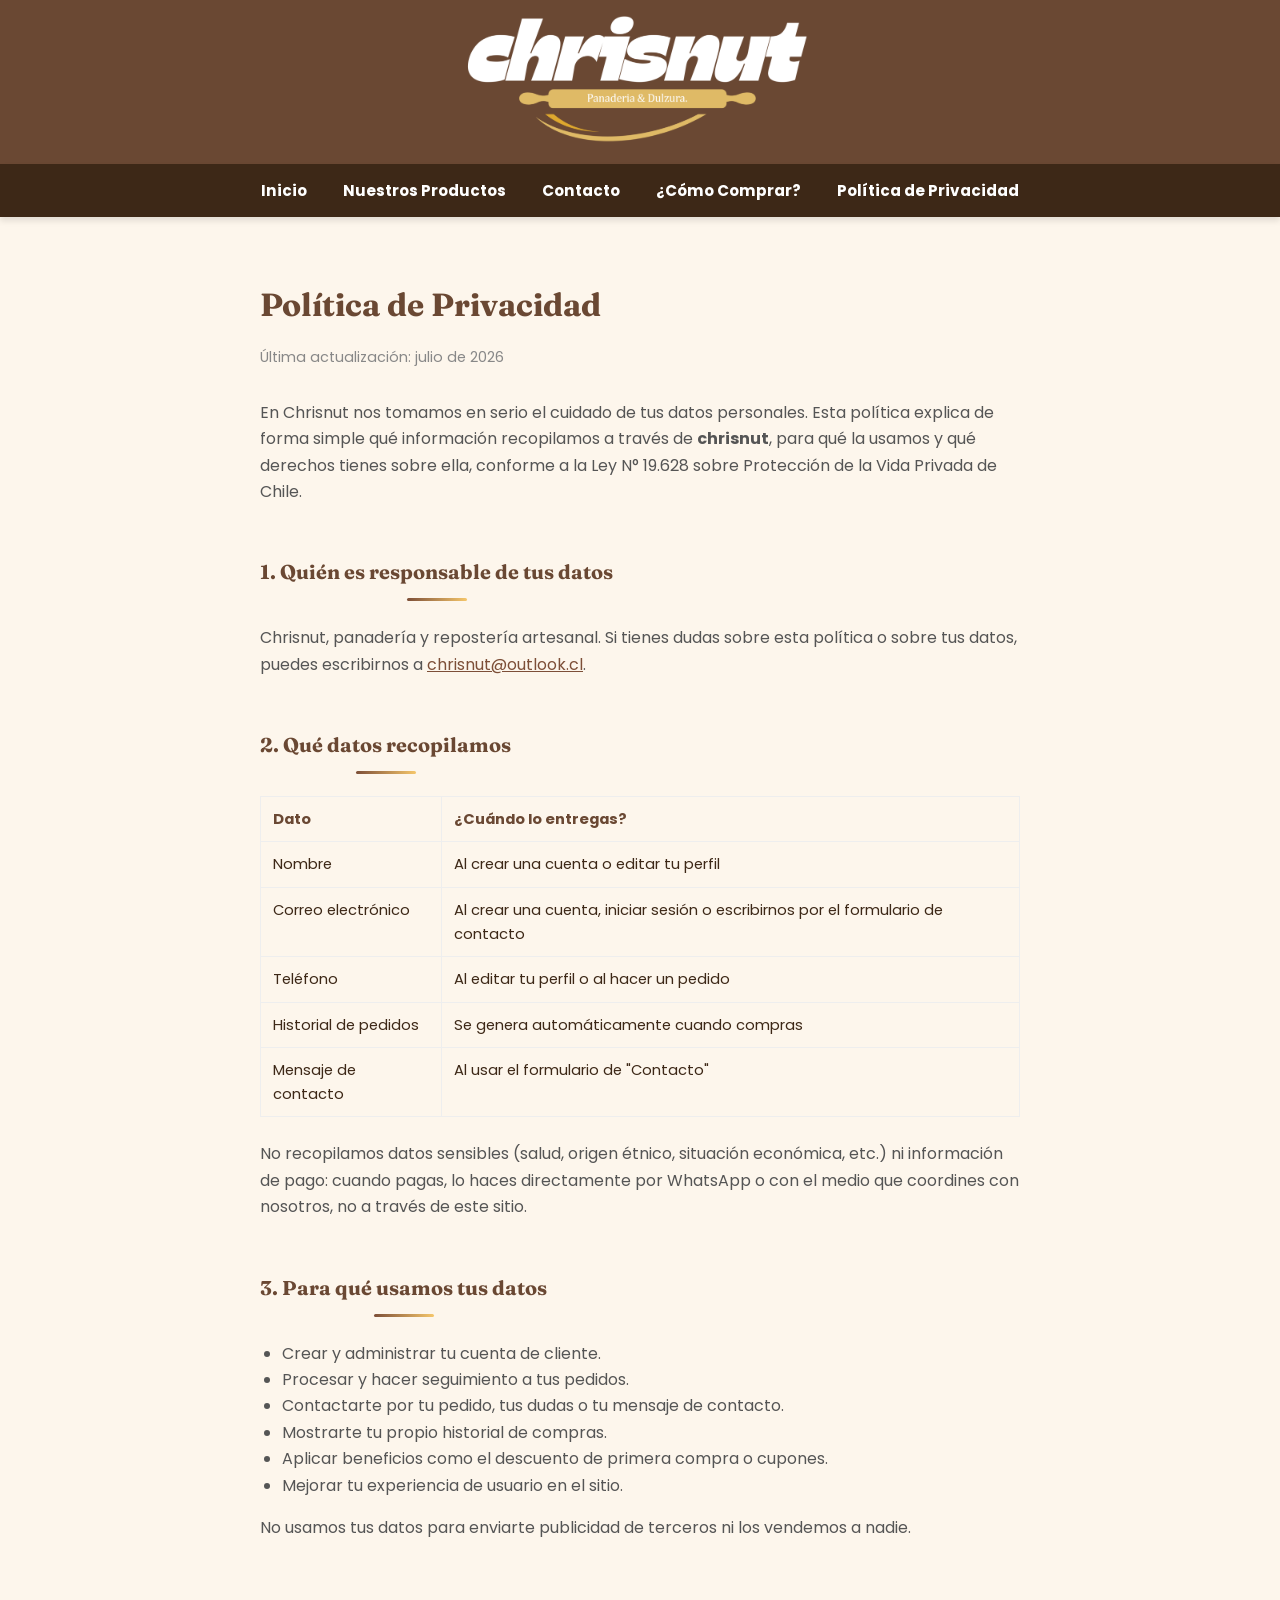
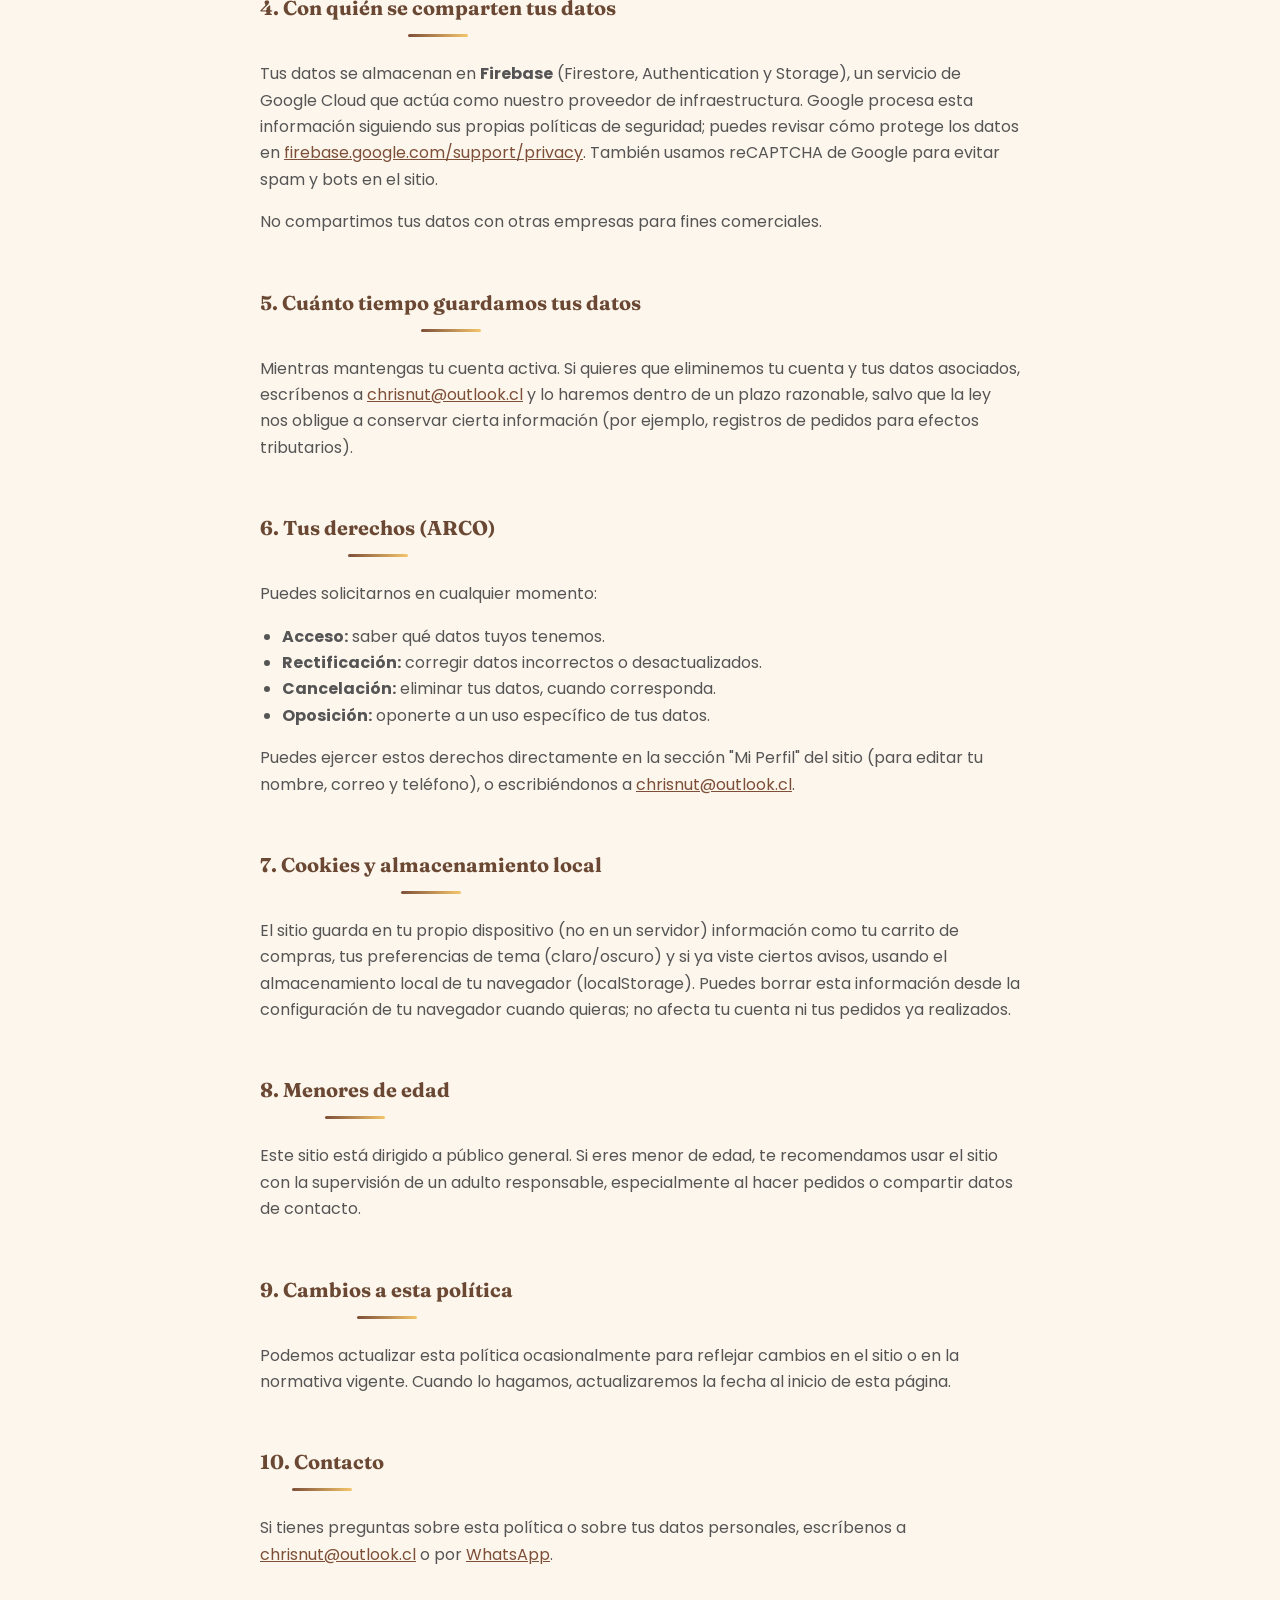
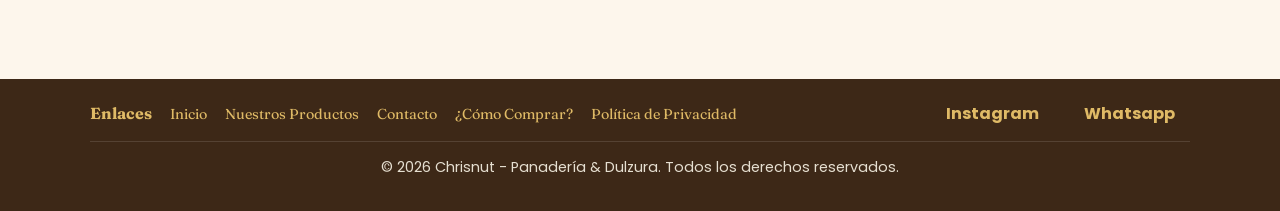
==== commit 02aad6c3: "Add files via upload" ====
--- a/privacidad.html
+++ b/privacidad.html
@@ -13,7 +13,7 @@
     <link rel="preconnect" href="https://fonts.gstatic.com" crossorigin>
     <link href="https://fonts.googleapis.com/css2?family=Fraunces:wght@600;700&family=Poppins:wght@400;500;600;700&display=swap" rel="stylesheet">
 
-    <link rel="stylesheet" href="style.css">
+    <link rel="stylesheet" href="style.css?v=3">
 
     <!-- Aplica el tema guardado (claro/oscuro) antes de pintar la página, para evitar el "parpadeo" -->
     <script>
--- a/style.css
+++ b/style.css
@@ -1071,59 +1071,69 @@
     background-color: var(--color-marron-oscuro);
     color: var(--color-texto-suave-claro);
     text-align: center;
-    padding: 30px 20px 20px;
-    margin-top: 40px;
+    padding: 22px 20px 18px;
+    margin-top: 25px;
     font-size: 0.9rem;
 }
 
 .pie-contenido {
-    display: grid;
-    grid-template-columns: 1fr auto 1fr;
-    align-items: start;
+    display: flex;
+    flex-wrap: wrap;
+    justify-content: space-between;
+    align-items: center;
+    gap: 15px 30px;
     max-width: 1100px;
-    margin: 0 auto 20px;
-    padding-bottom: 20px;
+    margin: 0 auto 15px;
+    padding-bottom: 15px;
     border-bottom: 1px solid rgba(255, 255, 255, 0.12);
 }
 
-/* --- Enlaces (columna izquierda) --- */
+/* --- Enlaces (izquierda, en una sola fila) --- */
 .pie-enlaces {
-    grid-column: 1;
+    display: flex;
+    align-items: baseline;
+    flex-wrap: wrap;
+    gap: 8px 18px;
     text-align: left;
 }
 
 .pie-enlaces h3 {
-    color: white;
+    color: rgb(223, 186, 102);
+    font-family: 'Fraunces', Georgia, serif;
     font-size: 1rem;
-    margin: 0 0 12px;
+    margin: 0;
+    text-align: left;
 }
 
 .pie-enlaces ul {
     list-style: none;
     margin: 0;
     padding: 0;
+    display: flex;
+    flex-wrap: wrap;
+    gap: 6px 18px;
+    text-align: left;
 }
 
 .pie-enlaces li {
-    margin-bottom: 8px;
+    margin: 0;
+    text-align: left;
 }
 
 .pie-enlaces a {
-    color: var(--color-texto-suave-claro);
+    color: rgb(223, 186, 102);
     text-decoration: none;
+    font-family: 'Fraunces', Georgia, serif;
     font-size: 0.9rem;
     transition: color 0.3s ease;
 }
 
 .pie-enlaces a:hover {
-    color: rgb(223, 186, 102);
+    color: white;
 }
 
 /* --- Redes Sociales (centradas) --- */
 .redes-sociales {
-    grid-column: 2;
-    justify-self: center;
-    align-self: center;
     display: flex;
     align-items: center;
     gap: 15px;
@@ -1146,19 +1156,20 @@
 
 @media (max-width: 600px) {
     .pie-contenido {
-        grid-template-columns: 1fr;
-        justify-items: center;
+        flex-direction: column;
+        justify-content: center;
         text-align: center;
-        gap: 25px;
+        gap: 18px;
     }
 
     .pie-enlaces {
-        grid-column: 1;
+        justify-content: center;
         text-align: center;
     }
 
-    .redes-sociales {
-        grid-column: 1;
+    .pie-enlaces ul {
+        justify-content: center;
+        text-align: center;
     }
 }
 
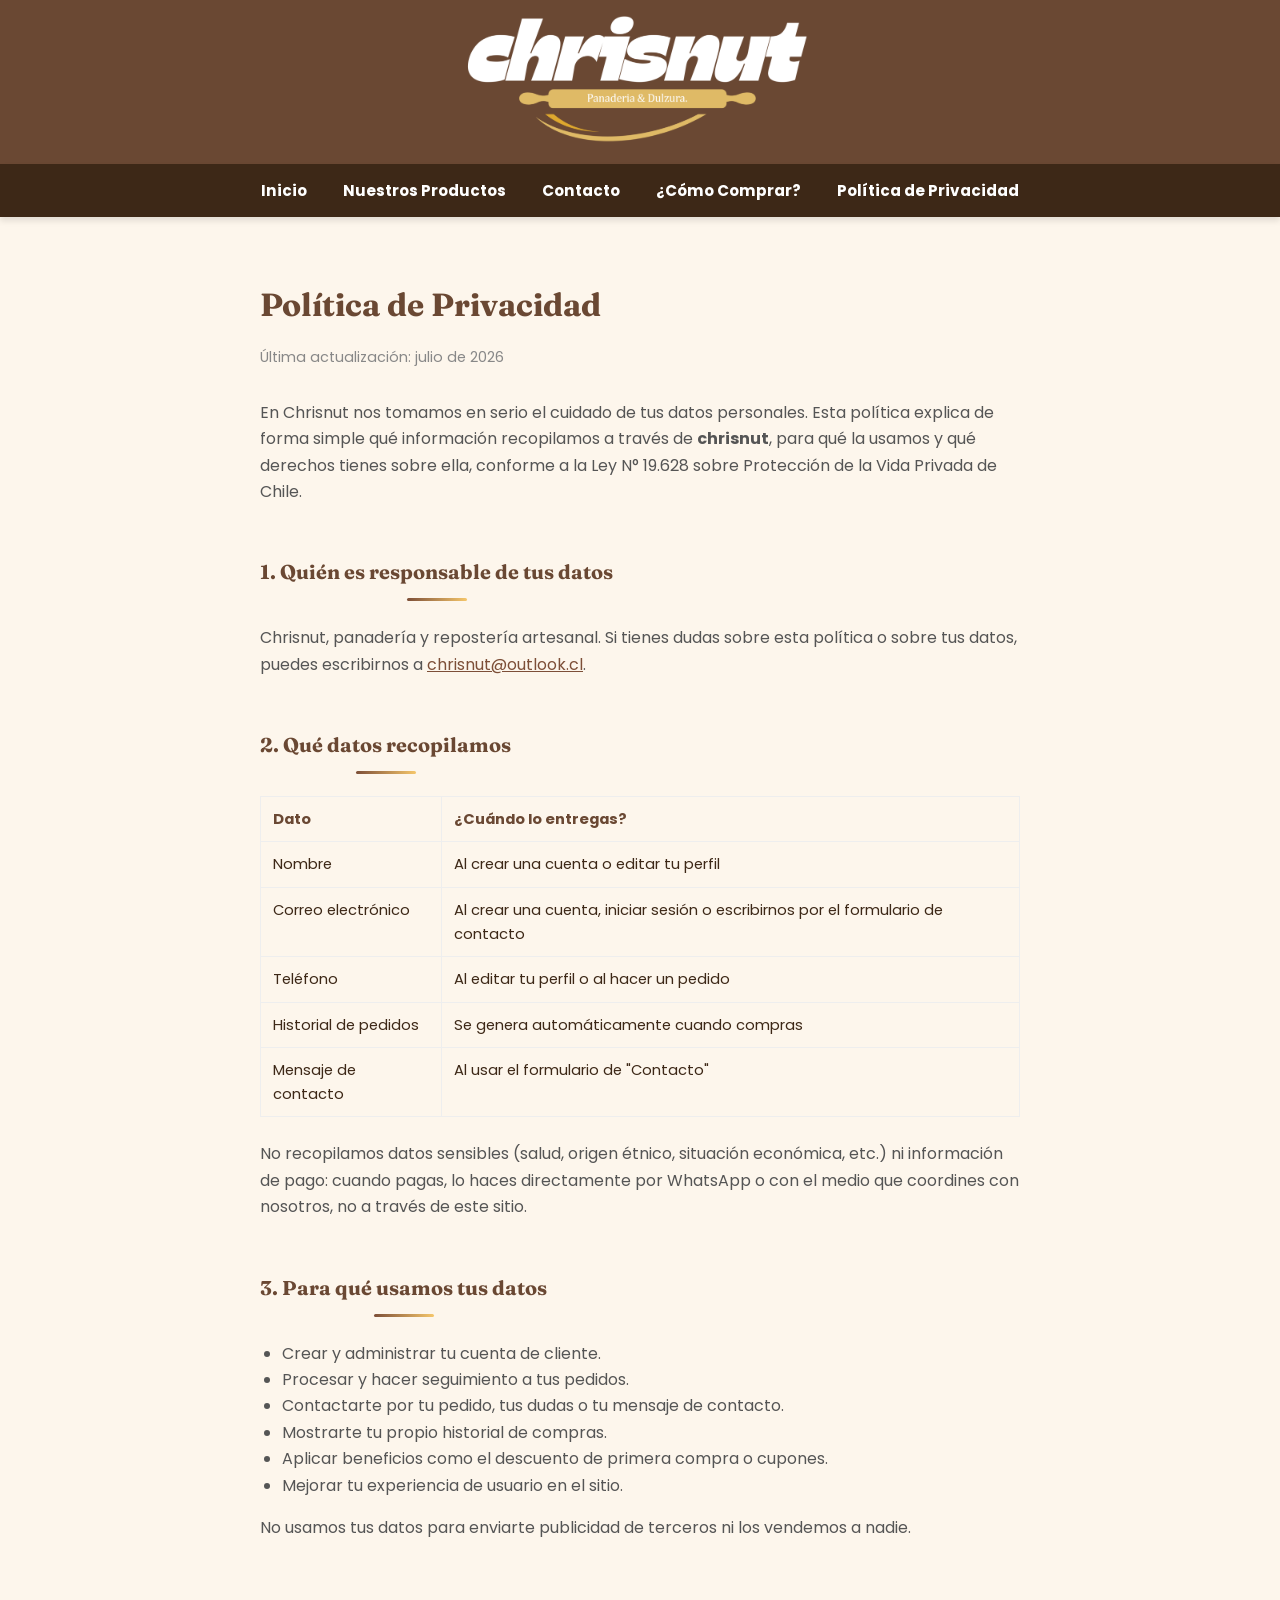
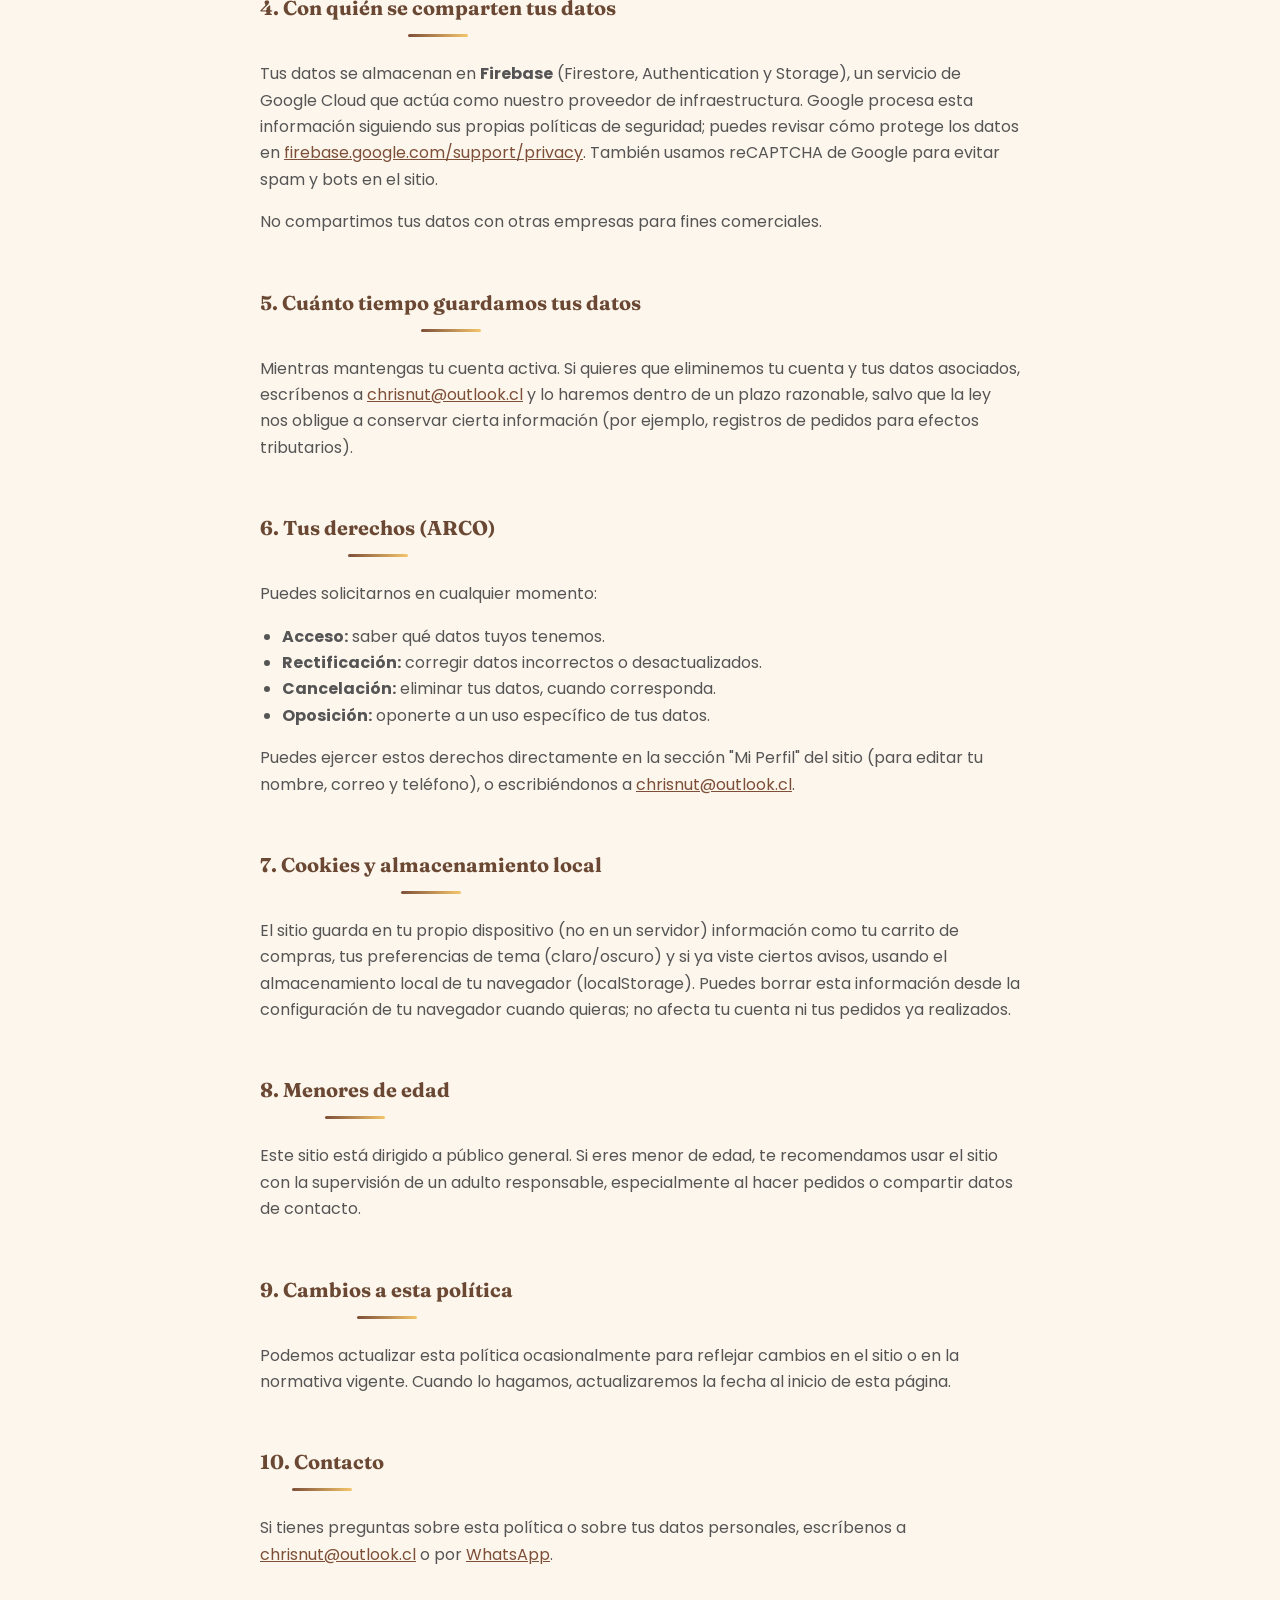
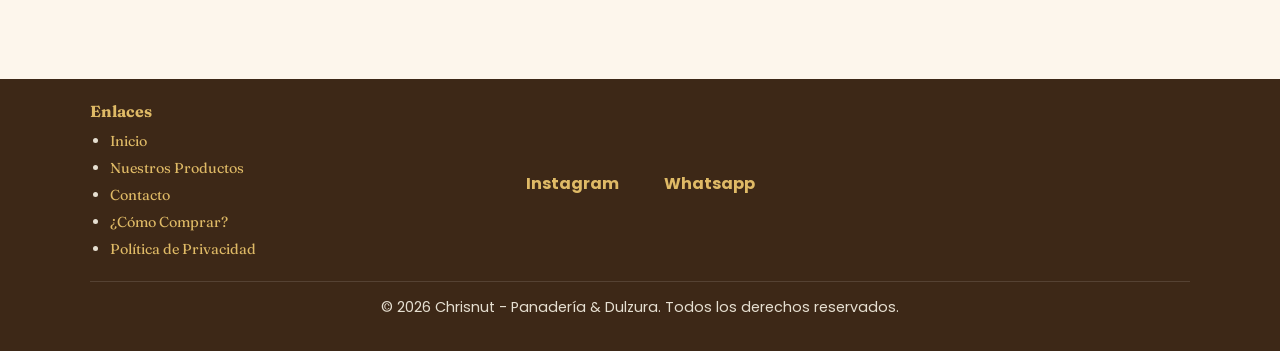
==== commit 2042264e: "Add files via upload" ====
--- a/privacidad.html
+++ b/privacidad.html
@@ -13,7 +13,7 @@
     <link rel="preconnect" href="https://fonts.gstatic.com" crossorigin>
     <link href="https://fonts.googleapis.com/css2?family=Fraunces:wght@600;700&family=Poppins:wght@400;500;600;700&display=swap" rel="stylesheet">
 
-    <link rel="stylesheet" href="style.css?v=3">
+    <link rel="stylesheet" href="style.css?v=4">
 
     <!-- Aplica el tema guardado (claro/oscuro) antes de pintar la página, para evitar el "parpadeo" -->
     <script>
--- a/style.css
+++ b/style.css
@@ -1077,23 +1077,18 @@
 }
 
 .pie-contenido {
-    display: flex;
-    flex-wrap: wrap;
-    justify-content: space-between;
-    align-items: center;
-    gap: 15px 30px;
+    display: grid;
+    grid-template-columns: 1fr auto 1fr;
+    align-items: start;
     max-width: 1100px;
     margin: 0 auto 15px;
     padding-bottom: 15px;
     border-bottom: 1px solid rgba(255, 255, 255, 0.12);
 }
 
-/* --- Enlaces (izquierda, en una sola fila) --- */
+/* --- Enlaces (columna izquierda, vertical con viñetas) --- */
 .pie-enlaces {
-    display: flex;
-    align-items: baseline;
-    flex-wrap: wrap;
-    gap: 8px 18px;
+    grid-column: 1;
     text-align: left;
 }
 
@@ -1101,22 +1096,19 @@
     color: rgb(223, 186, 102);
     font-family: 'Fraunces', Georgia, serif;
     font-size: 1rem;
+    margin: 0 0 10px;
+    text-align: left;
+}
+
+.pie-enlaces ul {
+    list-style: disc;
     margin: 0;
+    padding-left: 20px;
     text-align: left;
 }
 
-.pie-enlaces ul {
-    list-style: none;
-    margin: 0;
-    padding: 0;
-    display: flex;
-    flex-wrap: wrap;
-    gap: 6px 18px;
-    text-align: left;
-}
-
 .pie-enlaces li {
-    margin: 0;
+    margin-bottom: 6px;
     text-align: left;
 }
 
@@ -1134,6 +1126,9 @@
 
 /* --- Redes Sociales (centradas) --- */
 .redes-sociales {
+    grid-column: 2;
+    justify-self: center;
+    align-self: center;
     display: flex;
     align-items: center;
     gap: 15px;
@@ -1156,20 +1151,24 @@
 
 @media (max-width: 600px) {
     .pie-contenido {
-        flex-direction: column;
-        justify-content: center;
+        grid-template-columns: 1fr;
+        justify-items: center;
         text-align: center;
-        gap: 18px;
+        gap: 20px;
     }
 
     .pie-enlaces {
-        justify-content: center;
+        grid-column: 1;
         text-align: center;
     }
 
     .pie-enlaces ul {
-        justify-content: center;
-        text-align: center;
+        display: inline-block;
+        text-align: left;
+    }
+
+    .redes-sociales {
+        grid-column: 1;
     }
 }
 
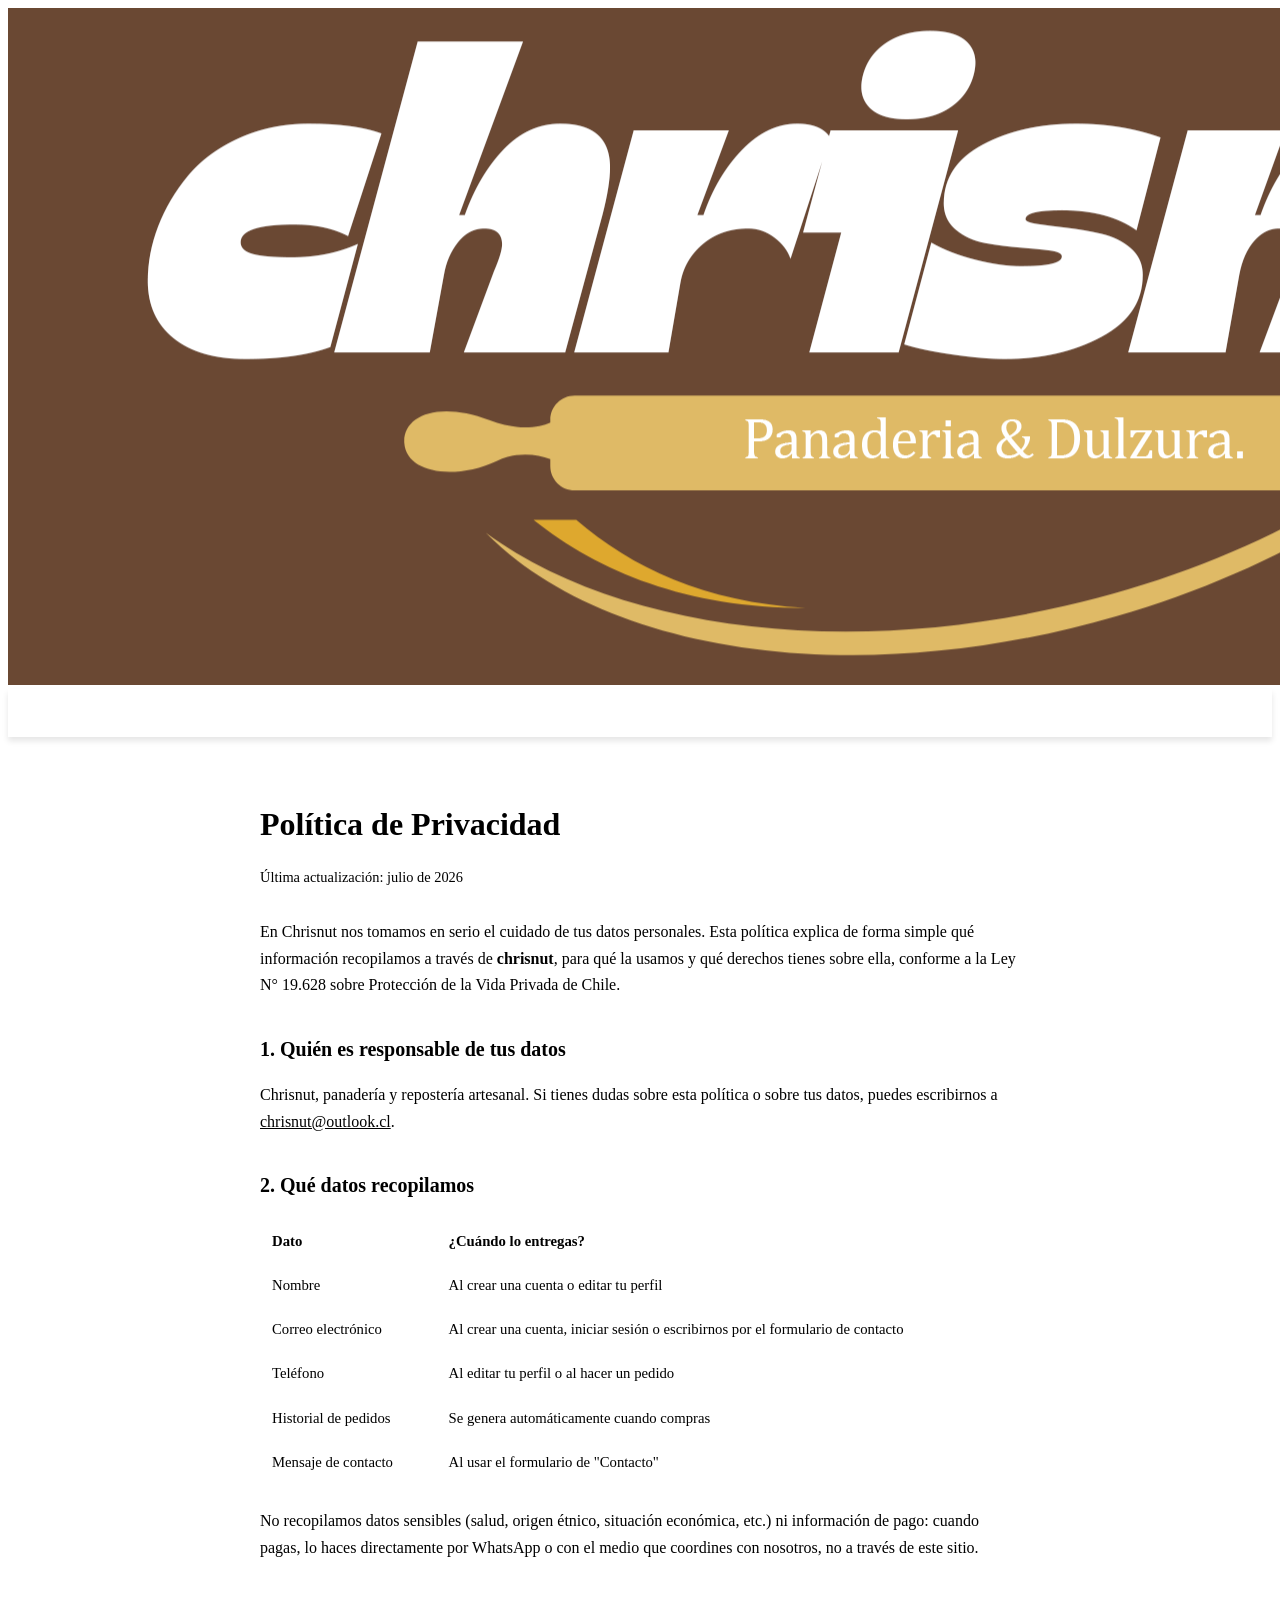
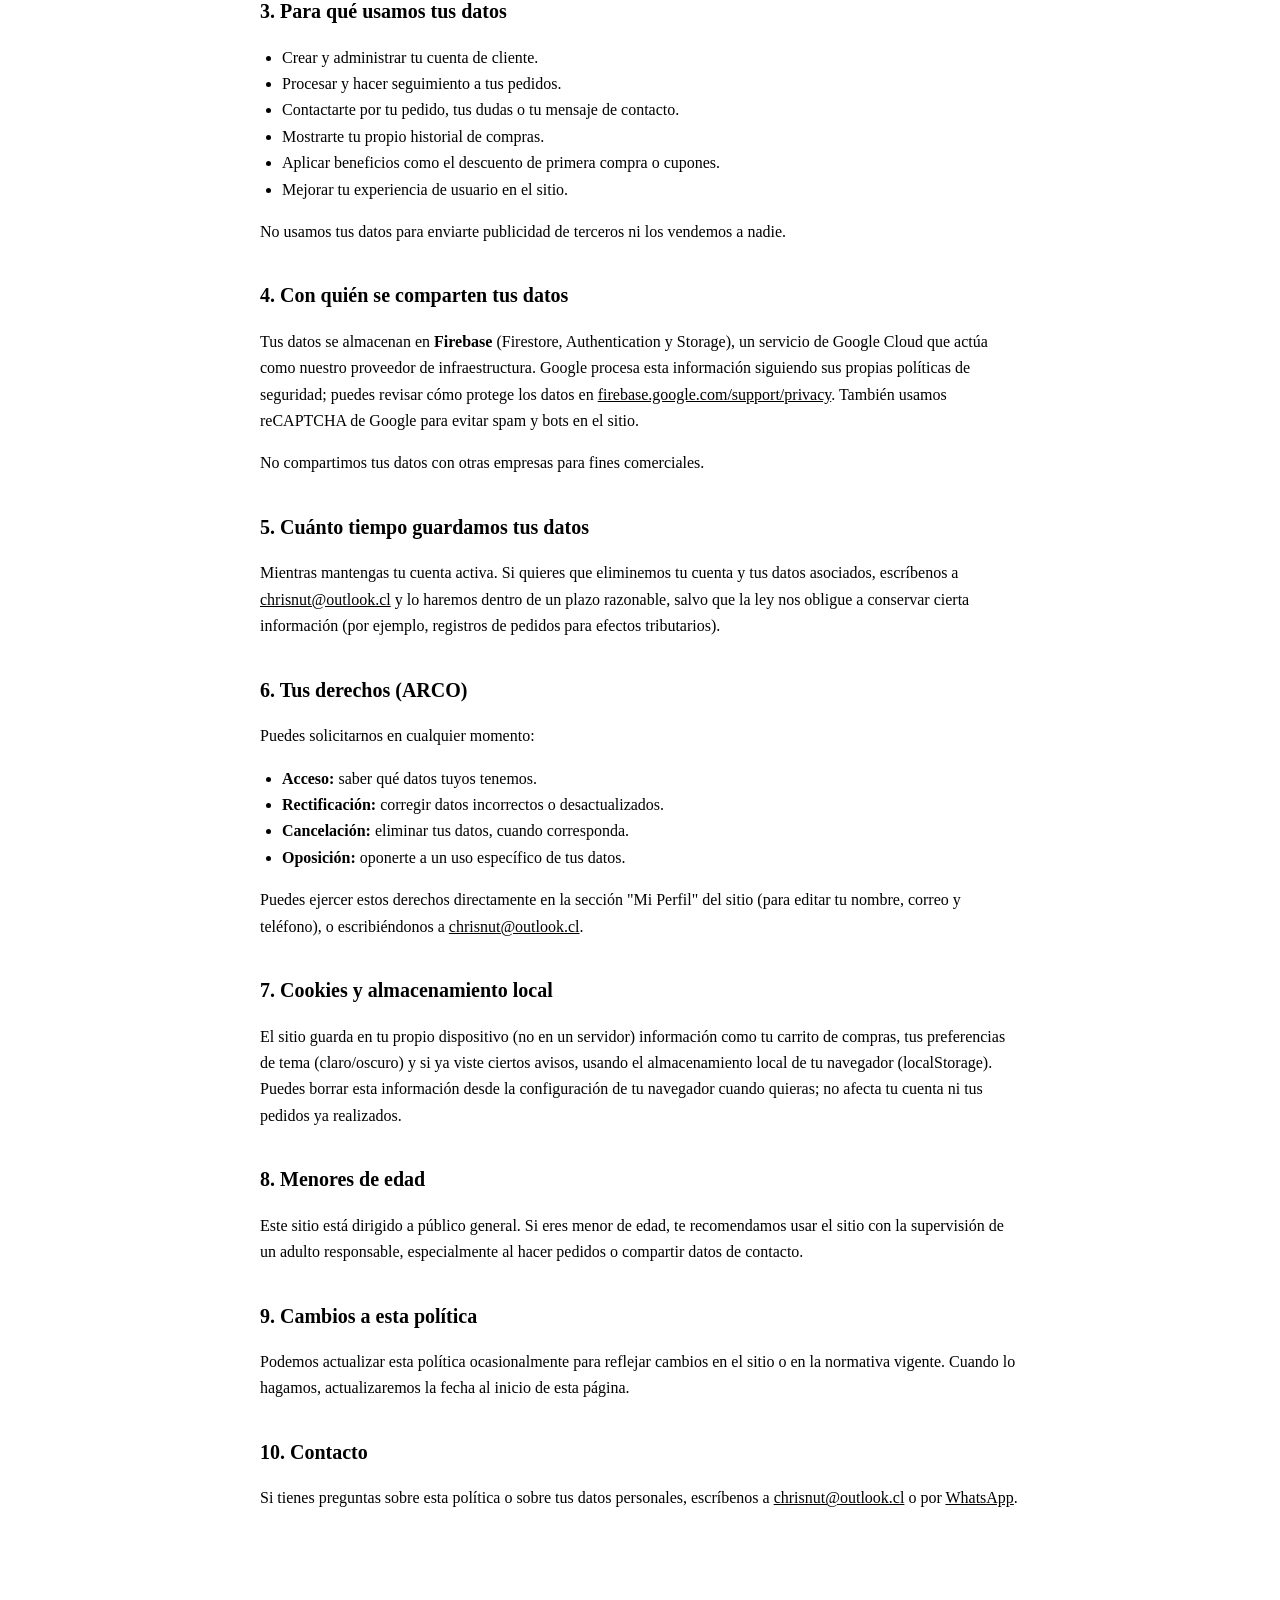
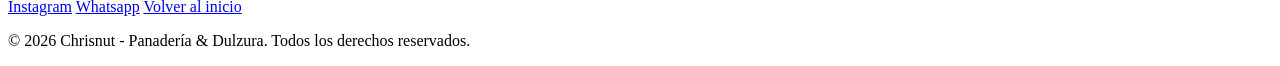
==== commit 6d4d7c91: "Add files via upload" ====
--- a/privacidad.html
+++ b/privacidad.html
@@ -13,7 +13,7 @@
     <link rel="preconnect" href="https://fonts.gstatic.com" crossorigin>
     <link href="https://fonts.googleapis.com/css2?family=Fraunces:wght@600;700&family=Poppins:wght@400;500;600;700&display=swap" rel="stylesheet">
 
-    <link rel="stylesheet" href="style.css?v=4">
+    <link rel="stylesheet" href="style.css">
 
     <!-- Aplica el tema guardado (claro/oscuro) antes de pintar la página, para evitar el "parpadeo" -->
     <script>
@@ -198,21 +198,10 @@
     </main>
 
     <footer class="pie-pagina">
-        <div class="pie-contenido">
-            <div class="pie-enlaces">
-                <h3>Enlaces</h3>
-                <ul>
-                    <li><a href="index.html">Inicio</a></li>
-                    <li><a href="index.html#vitrina">Nuestros Productos</a></li>
-                    <li><a href="index.html#contacto">Contacto</a></li>
-                    <li><a href="index.html#como-comprar">¿Cómo Comprar?</a></li>
-                    <li><a href="privacidad.html">Política de Privacidad</a></li>
-                </ul>
-            </div>
-            <div class="redes-sociales">
-                <a href="https://www.instagram.com/chrisnutcl/" target="_blank">Instagram</a>
-                <a href="https://wa.me/qr/JPOAXZ6QHLFOJ1" target="_blank">Whatsapp</a>
-            </div>
+        <div class="redes-sociales">
+            <a href="https://www.instagram.com/chrisnutcl/" target="_blank">Instagram</a>
+            <a href="https://wa.me/qr/JPOAXZ6QHLFOJ1" target="_blank">Whatsapp</a>
+            <a href="index.html">Volver al inicio</a>
         </div>
         <p>&copy; 2026 Chrisnut - Panadería & Dulzura. Todos los derechos reservados.</p>
     </footer>
--- a/style.css
+++ b/style.css
@@ -1,3038 +1,210 @@
-/* ==========================================
-   VARIABLES DE COLOR (tema claro y oscuro)
-   ========================================== */
-:root {
-    --color-fondo: #fdf6ec;
-    --color-fondo-alterno: #fcfbfa;
-    --color-tarjeta: #ffffff;
-
-    --color-texto-principal: #3d2817;
-    --color-titulo: #6a4833;
-    --color-texto-secundario: #555555;
-    --color-texto-terciario: #777777;
-    --color-texto-suave: #888888;
-    --color-texto-suave-claro: #e6dfd1;
-
-    --color-borde: #cbd5e1;
-    --color-borde-suave: #eeeeee;
-    --color-gris-claro: #f1f5f9;
-    --color-gris-claro-hover: #e2e8f0;
-
-    --color-marron: #6a4833;
-    --color-marron-oscuro: #3d2817;
-    --color-acento: #7d4f38;
-    --color-acento-hover: #9c6a4a;
-    --color-acento-suave: #8a5a3f;
-    --color-dorado: #f5c66b;
-
-    --sombra-suave: rgba(0, 0, 0, 0.1);
-    --sombra-media: rgba(0, 0, 0, 0.2);
-
-    color-scheme: light;
-}
-
-html[data-tema="oscuro"] {
-    --color-fondo: #1c1712;
-    --color-fondo-alterno: #221b15;
-    --color-tarjeta: #2a221a;
-
-    --color-texto-principal: #f1e6d8;
-    --color-titulo: #e3b57f;
-    --color-texto-secundario: #cbbfae;
-    --color-texto-terciario: #b3a494;
-    --color-texto-suave: #a89986;
-    --color-texto-suave-claro: #cbbfae;
-
-    --color-borde: #4a3c2f;
-    --color-borde-suave: #3a2f26;
-    --color-gris-claro: #33291f;
-    --color-gris-claro-hover: #3d3226;
-
-    --color-acento: #b07a52;
-    --color-acento-hover: #c4906a;
-
-    --sombra-suave: rgba(0, 0, 0, 0.35);
-    --sombra-media: rgba(0, 0, 0, 0.5);
-
-    color-scheme: dark;
-}
-
-/* Transición suave al cambiar de tema */
-body, .tarjeta-producto, .tarjeta-paso, .tarjeta-testimonio,
-.modal-contenido, .formulario-contacto, .input-clave-contenedor,
-.input-telefono-contenedor, .pedido-tarjeta {
-    transition: background-color 0.3s ease, color 0.3s ease, border-color 0.3s ease;
-}
-
-/* --- Estilos Generales --- */
-html {
-    scroll-behavior: smooth; /* Hace que el menú navegue de forma suave */
-}
-
-body {
-    margin: 0;
-    font-family: 'Poppins', Arial, sans-serif;
-    background-color: var(--color-fondo);
-    color: var(--color-texto-principal);
-}
-
-h1, h2, h3 {
-    font-family: 'Fraunces', Georgia, serif;
-}
-
-/* Títulos de sección: mismo estilo en toda la página */
-main h2 {
-    color: var(--color-titulo);
-    font-size: 2rem;
-    margin-bottom: 8px;
-    position: relative;
-    display: inline-block;
-}
-
-main h2::after {
-    content: "";
-    display: block;
-    width: 60px;
-    height: 3px;
-    background: linear-gradient(90deg, var(--color-acento), var(--color-dorado));
-    border-radius: 3px;
-    margin: 10px auto 0 auto;
-}
-
-main > section {
-    padding-left: 16px;
-    padding-right: 16px;
-}
-
-@media (max-width: 600px) {
-    main h2 {
-        font-size: 1.6rem;
-    }
-}
-
-/* Aparición suave de las secciones al hacer scroll */
-.seccion-animada {
-    opacity: 0;
-    transform: translateY(24px);
-    transition: opacity 0.6s ease, transform 0.6s ease;
-}
-
-.seccion-animada.visible {
-    opacity: 1;
-    transform: translateY(0);
-}
-
-@media (prefers-reduced-motion: reduce) {
-    .seccion-animada {
-        opacity: 1;
-        transform: none;
-        transition: none;
-    }
-}
-
-.header-principal {
-    text-align: center;
-    padding: 10px 20px;
-    background-color: var(--color-marron);
-    color: white;
-}
-
-.header-principal h1 {
-    margin: 0;
-    font-size: 2.5rem;
-}
-
-.eslogan {
-    font-style: italic;
-    margin-top: 5px;
-}
-
-.logo {
-    max-width: 400px;
-    width: 100%;
-    height: auto;
-}
-
-.enlace-perfil {
-    color: white;
-    text-decoration: none;
-    font-weight: bold;
-    white-space: nowrap;
-}
-
-.icono-perfil {
-    width: 18px;
-    height: 18px;
-    vertical-align: middle;
-    margin-right: 5px;
-    position: relative;
-    top: -1px;
-}
-
-.enlace-perfil:hover {
-    color: rgb(223, 186, 102);
-}
-
-/* --- Menú de Navegación (categorías + perfil + carrito) --- */
-.menu-principal {
-    background-color: var(--color-marron-oscuro);
-    position: sticky;
-    top: 0;
-    z-index: 1000; /* Asegura que el menú siempre quede por encima al bajar */
-    box-shadow: 0 4px 6px rgba(0, 0, 0, 0.1);
-}
-
-.menu-principal ul {
-    list-style: none;
-    margin: 0;
-    padding: 0;
-    display: flex;
-    align-items: center;
-    justify-content: center;
-    flex-wrap: wrap;
-}
-
-.menu-principal li {
-    margin: 0 20px;
-}
-
-.menu-principal a {
-    color: white;
-    text-decoration: none;
-    display: block;
-    padding: 15px 10px;
-    font-weight: bold;
-}
-
-.menu-principal a:hover {
-    color: rgb(223, 186, 102);
-}
-
-/* --- Botón desplegable de Perfil ("Hola, Inicia sesión") --- */
-.item-desplegable-perfil {
-    position: relative;
-}
-
-.boton-perfil {
-    display: flex;
-    align-items: center;
-    gap: 5px;
-    background: none;
-    border: none;
-    color: white;
-    font-weight: bold;
-    font-size: 1rem;
-    font-family: inherit;
-    cursor: pointer;
-    padding: 15px 10px;
-    white-space: nowrap;
-}
-
-.boton-perfil:hover {
-    color: rgb(223, 186, 102);
-}
-
-.boton-perfil .flecha-desplegable {
-    transition: transform 0.2s ease;
-    font-size: 0.8rem;
-}
-
-.boton-perfil.atajos-activo .flecha-desplegable {
-    transform: rotate(180deg);
-}
-
-.submenu-perfil {
-    display: none;
-    position: fixed;
-    flex-direction: column;
-    list-style: none;
-    margin: 0;
-    padding: 0;
-    background-color: var(--color-marron-oscuro);
-    min-width: 220px;
-    box-shadow: 0 8px 15px rgba(0, 0, 0, 0.25);
-    border-radius: 0 0 8px 8px;
-    z-index: 1001;
-}
-
-.submenu-perfil.mostrar-submenu {
-    display: flex;
-}
-
-.submenu-perfil li {
-    margin: 0;
-    width: 100%;
-}
-
-.submenu-perfil a {
-    display: block;
-    padding: 14px 20px;
-    color: white;
-    text-decoration: none;
-    font-weight: bold;
-    white-space: nowrap;
-    border-top: 1px solid rgba(255, 255, 255, 0.1);
-}
-
-.submenu-perfil a:hover {
-    color: rgb(223, 186, 102);
-}
-
-@media (max-width: 600px) {
-    .boton-perfil {
-        font-size: 0.85rem;
-        padding: 15px 8px;
-    }
-}
-
-/* --- Grupo derecho del menú (favoritos + carrito + rayas) --- */
-.menu-principal li.grupo-derecha {
-    display: flex;
-    align-items: center;
-    gap: 4px;
-    margin-left: auto;
-}
-
-/* --- Desplegable de atajos ---
-   En escritorio: el <ul> interno se "desarma" con display:contents y sus
-   <li> quedan como si fueran hermanos directos del menú principal.
-   En celular: se convierte en un botón "Menú ⌄" con lista desplegable. --- */
-.item-desplegable {
-    position: relative;
-}
-
-.boton-atajos {
-    display: none;
-}
-
-.submenu-atajos {
-    display: contents;
-}
-
-@media (max-width: 600px) {
-    .boton-atajos {
-        display: flex;
-        align-items: center;
-        gap: 4px;
-        background: none;
-        border: none;
-        color: white;
-        font-weight: bold;
-        font-size: 0.85rem;
-        cursor: pointer;
-        padding: 15px 12px;
-        white-space: nowrap;
-    }
-
-    .flecha-desplegable {
-        transition: transform 0.2s ease;
-        font-size: 0.8rem;
-    }
-
-    .icono-hamburguesa {
-        display: flex;
-        flex-direction: column;
-        justify-content: center;
-        gap: 5px;
-        width: 22px;
-        height: 16px;
-    }
-
-    .icono-hamburguesa span {
-        display: block;
-        width: 100%;
-        height: 2px;
-        background-color: white;
-        border-radius: 2px;
-        transition: transform 0.25s ease, opacity 0.2s ease;
-    }
-
-    .boton-atajos.atajos-activo .icono-hamburguesa span:nth-child(1) {
-        transform: translateY(7px) rotate(45deg);
-    }
-
-    .boton-atajos.atajos-activo .icono-hamburguesa span:nth-child(2) {
-        opacity: 0;
-    }
-
-    .boton-atajos.atajos-activo .icono-hamburguesa span:nth-child(3) {
-        transform: translateY(-7px) rotate(-45deg);
-    }
-
-    #submenu-atajos {
-        display: none;
-        position: fixed; /* fixed (no absolute) para que no lo recorte el overflow-x:auto del menú */
-        flex-direction: column;
-        background-color: var(--color-marron-oscuro);
-        min-width: 210px;
-        box-shadow: 0 8px 15px rgba(0, 0, 0, 0.25);
-        border-radius: 0 0 8px 8px;
-        z-index: 1001;
-    }
-
-    #submenu-atajos.mostrar-submenu {
-        display: flex;
-    }
-
-    .submenu-atajos li {
-        margin: 0;
-        width: 100%;
-    }
-
-    .submenu-atajos a {
-        padding: 14px 20px;
-        border-top: 1px solid rgba(255, 255, 255, 0.1);
-        white-space: normal;
-    }
-}
-
-/* --- Vitrina de Productos --- */
-.vitrina-productos {
-    padding: 40px 20px;
-    text-align: center;
-}
-
-.contenedor-productos {
-    display: grid;
-    grid-template-columns: repeat(auto-fill, minmax(220px, 260px));
-    gap: 44px 20px;
-    margin-top: 30px;
-}
-
-.tarjeta-producto {
-    display: flex;
-    flex-direction: column;
-    height: 100%;
-    background-color: var(--color-tarjeta);
-    border-radius: 10px;
-    padding: 20px;
-    box-shadow: 0 2px 8px rgba(0, 0, 0, 0.1);
-    transition: transform 0.3s ease, box-shadow 0.3s ease; /* Transición para el efecto suave */
-}
-
-/* Efecto sutil al pasar el mouse sobre un producto */
-.tarjeta-producto:hover {
-    transform: translateY(-5px); 
-    box-shadow: 0 6px 15px rgba(0, 0, 0, 0.15);
-}
-
-/* Cuadro con "+" para agregar un producto nuevo, visible solo para el admin */
-.tarjeta-agregar-producto {
-    display: flex;
-    align-items: center;
-    justify-content: center;
-    min-height: 280px;
-    background-color: transparent;
-    border: 2px dashed var(--color-borde);
-    border-radius: 10px;
-    cursor: pointer;
-    transition: transform 0.3s ease, border-color 0.3s ease, background-color 0.3s ease;
-}
-
-.tarjeta-agregar-producto:hover {
-    transform: translateY(-5px);
-    border-color: var(--color-acento);
-    background-color: var(--color-fondo);
-}
-
-.icono-agregar-producto {
-    font-size: 3rem;
-    line-height: 1;
-    color: var(--color-texto-suave);
-    transition: color 0.3s ease;
-}
-
-.tarjeta-agregar-producto:hover .icono-agregar-producto {
-    color: var(--color-acento);
-}
-
-.tarjeta-producto h3 {
-    color: var(--color-titulo);
-    margin-top: 0;
-}
-
-/* --- Detalles de los Productos --- */
-.imagen-producto {
-    width: 100%;
-    height: 200px;
-    object-fit: cover; /* Adapta la foto sin deformarse */
-    border-radius: 8px;
-    background-color: var(--color-gris-claro); 
-    margin-bottom: 15px;
-}
-
-.tarjeta-producto .descripcion {
-    flex: 1;
-    font-size: 0.9rem;
-    color: var(--color-texto-secundario);
-}
-
-.tarjeta-producto .precio {
-    display: block;
-    font-size: 1.2rem;
-    font-weight: bold;
-    color: var(--color-acento);
-    margin-top: 10px;
-}
-
-.boton-agregar-carrito {
-    display: flex;
-    align-items: center;
-    justify-content: center;
-    gap: 8px;
-    width: 100%;
-    margin-top: 14px;
-    padding: 12px 16px;
-    border: none;
-    border-radius: 30px;
-    background: linear-gradient(135deg, var(--color-acento-suave), var(--color-marron));
-    color: white;
-    font-size: 0.95rem;
-    font-weight: bold;
-    letter-spacing: 0.3px;
-    cursor: pointer;
-    box-shadow: 0 4px 10px rgba(106, 72, 51, 0.35);
-    transition: transform 0.2s ease, box-shadow 0.2s ease, background 0.2s ease;
-}
-
-.boton-agregar-carrito::before {
-    content: "🛒";
-    font-size: 1rem;
-}
-
-.boton-agregar-carrito:hover {
-    background: linear-gradient(135deg, var(--color-acento-hover), var(--color-acento));
-    transform: translateY(-2px);
-    box-shadow: 0 6px 14px rgba(106, 72, 51, 0.45);
-}
-
-.boton-agregar-carrito:active {
-    transform: translateY(0);
-    box-shadow: 0 2px 6px rgba(106, 72, 51, 0.35);
-}
-
-.boton-agregar-carrito.animar-agregado {
-    animation: destello-agregado 0.4s ease;
-}
-
-@keyframes destello-agregado {
-    0% { transform: scale(1); }
-    40% { transform: scale(0.94); }
-    100% { transform: scale(1); }
-}
-
-.boton-agregar-carrito:disabled {
-    background: var(--color-gris-claro);
-    color: var(--color-texto-suave);
-    cursor: not-allowed;
-    box-shadow: none;
-}
-
-.boton-agregar-carrito:disabled::before {
-    content: "🚫";
-}
-
-.boton-agregar-carrito:disabled:hover {
-    transform: none;
-    box-shadow: none;
-}
-
-/* --- Contenedor principal: panel de filtros (izquierda) + vitrina (derecha) --- */
-.contenedor-vitrina-principal {
-    display: flex;
-    align-items: flex-start;
-    gap: 36px;
-    width: 100%;
-    margin: 30px 0 0;
-    text-align: left;
-}
-
-/* --- Panel de filtros (columna izquierda, como en la referencia) --- */
-.panel-filtros-vitrina {
-    flex: 0 0 220px;
-    position: sticky;
-    top: 20px;
-}
-
-.titulo-panel-filtros {
-    margin: 0 0 16px;
-    font-size: 1.1rem;
-    color: var(--color-titulo);
-}
-
-.separador-grupo-filtro {
-    border: 0;
-    height: 1px;
-    background: var(--color-borde-suave);
-    margin: 16px 0;
-}
-
-.grupo-filtro {
-    margin-bottom: 4px;
-}
-
-.cabecera-grupo-filtro {
-    display: flex;
-    align-items: center;
-    justify-content: space-between;
-    width: 100%;
-    padding: 0;
-    border: none;
-    background: none;
-    font-family: inherit;
-    font-size: 0.95rem;
-    font-weight: 600;
-    color: var(--color-texto-principal);
-    cursor: pointer;
-    margin-bottom: 14px;
-}
-
-.icono-colapsar-filtro {
-    font-size: 1.1rem;
-    color: var(--color-texto-suave);
-    line-height: 1;
-}
-
-.grupo-filtro.colapsado .contenido-grupo-filtro {
-    display: none;
-}
-
-.opcion-filtro {
-    display: flex;
-    align-items: center;
-    gap: 8px;
-    font-size: 0.9rem;
-    color: var(--color-texto-secundario);
-    margin-bottom: 12px;
-    cursor: pointer;
-}
-
-.opcion-filtro input {
-    cursor: pointer;
-}
-
-.conteo-filtro {
-    color: var(--color-texto-suave);
-}
-
-.fila-precio-filtro {
-    display: flex;
-    align-items: center;
-    gap: 8px;
-    margin-bottom: 10px;
-}
-
-.signo-peso-filtro {
-    color: var(--color-texto-suave);
-    font-weight: 600;
-}
-
-.fila-precio-filtro input {
-    width: 100%;
-    min-width: 0;
-    padding: 8px 10px;
-    border: 1px solid var(--color-borde);
-    border-radius: 6px;
-    background-color: var(--color-tarjeta);
-    color: var(--color-texto-principal);
-    font-family: inherit;
-}
-
-.boton-limpiar-filtros-vitrina {
-    width: 100%;
-    padding: 9px 12px;
-    margin-top: 6px;
-    border: 1px solid var(--color-borde);
-    border-radius: 20px;
-    background-color: transparent;
-    color: var(--color-acento);
-    font-weight: 600;
-    cursor: pointer;
-    transition: background-color 0.2s ease;
-}
-
-.boton-limpiar-filtros-vitrina:hover {
-    background-color: var(--color-fondo);
-}
-
-/* Botón "Filtros" que abre/cierra el panel: solo aparece en celular,
-   en escritorio el panel de la izquierda queda siempre visible. */
-.boton-filtros-vitrina-movil {
-    display: none;
-    align-items: center;
-    gap: 8px;
-    padding: 8px 14px;
-    border: 1px solid var(--color-borde);
-    border-radius: 20px;
-    background-color: var(--color-tarjeta);
-    color: var(--color-texto-principal);
-    font-family: inherit;
-    font-size: 0.9rem;
-    font-weight: 600;
-    cursor: pointer;
-}
-
-/* --- Columna derecha: barra de ordenar/ver + grilla de productos --- */
-.columna-vitrina-productos {
-    flex: 1;
-    min-width: 0;
-}
-
-.barra-herramientas-vitrina {
-    display: flex;
-    flex-wrap: wrap;
-    align-items: center;
-    gap: 16px;
-    padding-bottom: 16px;
-    margin-bottom: 24px;
-    border-bottom: 1px solid var(--color-borde-suave);
-}
-
-.control-orden-vitrina {
-    display: flex;
-    align-items: center;
-    gap: 8px;
-    font-size: 0.9rem;
-    color: var(--color-texto-secundario);
-}
-
-.control-orden-vitrina select {
-    padding: 8px 14px;
-    border-radius: 20px;
-    border: 1px solid var(--color-borde);
-    background-color: var(--color-tarjeta);
-    color: var(--color-texto-principal);
-    font-family: inherit;
-    cursor: pointer;
-}
-
-.control-vista-vitrina {
-    display: flex;
-    align-items: center;
-    gap: 8px;
-    font-size: 0.9rem;
-    color: var(--color-texto-secundario);
-    margin-left: auto;
-}
-
-.boton-vista {
-    width: 36px;
-    height: 36px;
-    display: flex;
-    align-items: center;
-    justify-content: center;
-    border: 1px solid var(--color-borde);
-    background-color: var(--color-tarjeta);
-    color: var(--color-texto-secundario);
-    border-radius: 8px;
-    cursor: pointer;
-    font-size: 1.05rem;
-    transition: border-color 0.2s ease, color 0.2s ease, background-color 0.2s ease;
-}
-
-.boton-vista.activo {
-    border-color: var(--color-acento);
-    color: var(--color-acento);
-    background-color: var(--color-fondo);
-}
-
-/* --- Vista de lista (alternativa a la cuadrícula) --- */
-.contenedor-productos.vista-lista {
-    display: flex;
-    flex-direction: column;
-    gap: 14px;
-}
-
-.vista-lista .tarjeta-producto {
-    display: flex;
-    flex-direction: row;
-    height: auto;
-    align-items: center;
-    gap: 20px;
-    text-align: left;
-}
-
-.vista-lista .imagen-contenedor {
-    flex: 0 0 120px;
-}
-
-.vista-lista .imagen-producto {
-    width: 120px;
-    height: 100px;
-    margin-bottom: 0;
-}
-
-.vista-lista .tarjeta-producto h3 {
-    margin: 0 0 4px;
-}
-
-.vista-lista .tarjeta-producto .descripcion {
-    min-height: 0;
-    margin: 0 0 6px;
-}
-
-.vista-lista .tarjeta-producto .precio {
-    margin-top: 0;
-}
-
-.vista-lista .boton-agregar-carrito {
-    width: auto;
-    margin-top: 0;
-    flex-shrink: 0;
-}
-
-.vista-lista .tarjeta-agregar-producto {
-    min-height: 100px;
-}
-
-/* En celular, el panel de filtros queda oculto por defecto y se abre
-   como una tarjeta desplegable al presionar el botón "Filtros". */
-@media (max-width: 900px) {
-    .contenedor-vitrina-principal {
-        flex-direction: column;
-        gap: 16px;
-    }
-
-    .boton-filtros-vitrina-movil {
-        display: flex;
-    }
-
-    .panel-filtros-vitrina {
-        display: none;
-        width: 100%;
-        flex: 1 1 auto;
-        position: static;
-        background-color: var(--color-tarjeta);
-        border: 1px solid var(--color-borde-suave);
-        border-radius: 10px;
-        padding: 20px;
-        order: 2;
-    }
-
-    .panel-filtros-vitrina.abierto {
-        display: block;
-    }
-
-    .columna-vitrina-productos {
-        order: 1;
-        width: 100%;
-    }
-}
-
-@media (max-width: 600px) {
-    .control-vista-vitrina {
-        margin-left: 0;
-    }
-
-    .vista-lista .tarjeta-producto {
-        flex-wrap: wrap;
-    }
-
-    .vista-lista .boton-agregar-carrito {
-        width: 100%;
-        margin-top: 10px;
-    }
-
-    /* --- Vitrina y tarjetas de producto en celular: 2 columnas más
-       compactas en vez de una sola columna angosta con espacio muerto --- */
-    .vitrina-productos {
-        padding: 30px 12px;
-    }
-
-    .contenedor-productos.vista-grilla {
-        grid-template-columns: repeat(2, 1fr);
-        gap: 16px 12px;
-        margin-top: 20px;
-    }
-
-    .tarjeta-producto {
-        padding: 12px;
-        border-radius: 10px;
-    }
-
-    .imagen-producto {
-        height: 110px;
-        margin-bottom: 10px;
-    }
-
-    .tarjeta-producto h3 {
-        font-size: 0.95rem;
-        margin-bottom: 4px;
-    }
-
-    .tarjeta-producto .descripcion {
-        font-size: 0.78rem;
-        display: -webkit-box;
-        -webkit-line-clamp: 2;
-        -webkit-box-orient: vertical;
-        overflow: hidden;
-    }
-
-    .tarjeta-producto .precio {
-        font-size: 1rem;
-        margin-top: 6px;
-    }
-
-    .boton-agregar-carrito {
-        padding: 9px 10px;
-        margin-top: 10px;
-        font-size: 0.8rem;
-        gap: 5px;
-    }
-
-    .tarjeta-agregar-producto {
-        min-height: 160px;
-    }
-}
-
-/* --- Etiqueta "Agotado" sobre la imagen del producto --- */
-.etiqueta-agotado-producto {
-    position: absolute;
-    top: 10px;
-    left: 10px;
-    background-color: rgba(61, 40, 23, 0.85);
-    color: #fff;
-    font-size: 0.75rem;
-    font-weight: 700;
-    letter-spacing: 0.3px;
-    padding: 4px 10px;
-    border-radius: 20px;
-}
-
-/* --- Cambiar foto de un producto presionando su imagen (solo admin) --- */
-.imagen-editable-admin {
-    cursor: pointer;
-}
-
-.boton-cambiar-foto-producto {
-    position: absolute;
-    inset: 0;
-    width: 100%;
-    height: 100%;
-    display: flex;
-    align-items: center;
-    justify-content: center;
-    background-color: rgba(0, 0, 0, 0);
-    color: transparent;
-    border: none;
-    border-radius: 8px;
-    font-weight: 600;
-    font-size: 0.9rem;
-    cursor: pointer;
-    transition: background-color 0.2s ease, color 0.2s ease;
-    z-index: 1;
-}
-
-.imagen-editable-admin:hover .boton-cambiar-foto-producto {
-    background-color: rgba(61, 40, 23, 0.55);
-    color: #fff;
-}
-
-.boton-cambiar-foto-producto:disabled {
-    background-color: rgba(61, 40, 23, 0.55);
-    color: #fff;
-    cursor: wait;
-}
-
-/* Los dispositivos táctiles no tienen "hover": mostramos el botón siempre
-   visible pero discreto para que se note que la foto se puede cambiar. */
-@media (hover: none) {
-    .imagen-editable-admin .boton-cambiar-foto-producto {
-        background-color: rgba(61, 40, 23, 0.4);
-        color: #fff;
-    }
-}
-
-/* --- Separador --- */
-.separador {
-    border: 0;
-    height: 1px;
-    background: var(--color-borde);
-    margin: 40px auto;
-    width: 80%;
-}
-
-/* --- Sección Contacto --- */
-.seccion-contacto {
-    padding: 40px 20px;
-    text-align: center;
-    background-color: var(--color-fondo-alterno); 
-}
-
-.tarjetas-info-contacto {
-    max-width: 500px;
-    margin: 30px auto 0 auto;
-    display: flex;
-    flex-direction: column;
-    gap: 12px;
-    text-align: left;
-}
-
-.tarjeta-info-contacto {
-    display: flex;
-    align-items: center;
-    gap: 16px;
-    background: var(--color-tarjeta);
-    border: 1px solid var(--color-borde-suave);
-    border-radius: 10px;
-    padding: 14px 18px;
-}
-
-.icono-info-contacto {
-    flex-shrink: 0;
-    width: 42px;
-    height: 42px;
-    display: flex;
-    align-items: center;
-    justify-content: center;
-    font-size: 1.2rem;
-    border-radius: 10px;
-    background: var(--color-gris-claro);
-}
-
-.texto-info-contacto {
-    display: flex;
-    flex-direction: column;
-    gap: 2px;
-}
-
-.texto-info-contacto strong {
-    color: var(--color-texto-principal);
-    font-size: 0.95rem;
-}
-
-.texto-info-contacto a,
-.texto-info-contacto span {
-    color: var(--color-acento);
-    text-decoration: none;
-    font-size: 0.9rem;
-}
-
-.texto-info-contacto a:hover {
-    text-decoration: underline;
-}
-
-.formulario-contacto {
-    max-width: 500px;
-    margin: 30px auto 0 auto;
-    text-align: left;
-    background: var(--color-tarjeta);
-    padding: 30px;
-    border-radius: 10px;
-    box-shadow: 0 4px 12px rgba(0, 0, 0, 0.05);
-}
-
-.grupo-formulario {
-    margin-bottom: 20px;
-}
-
-.grupo-formulario label {
-    display: block;
-    margin-bottom: 8px;
-    font-weight: bold;
-    color: var(--color-texto-principal);
-}
-
-.grupo-formulario input,
-.grupo-formulario textarea {
-    width: 100%;
-    padding: 10px;
-    border: 1px solid var(--color-borde);
-    border-radius: 6px;
-    font-family: Arial, sans-serif;
-    box-sizing: border-box; 
-}
-
-.grupo-formulario input:focus,
-.grupo-formulario textarea:focus {
-    outline: none;
-    border-color: var(--color-acento); 
-}
-
-.boton-enviar {
-    background-color: var(--color-acento);
-    color: white;
-    border: none;
-    padding: 12px 20px;
-    font-size: 1rem;
-    font-weight: bold;
-    border-radius: 6px;
-    cursor: pointer;
-    width: 100%;
-    transition: background-color 0.3s ease;
-}
-
-.boton-enviar:hover {
-    background-color: var(--color-marron-oscuro); 
-}
-
-/* --- Pie de Página --- */
-.pie-pagina {
-    background-color: var(--color-marron-oscuro);
-    color: var(--color-texto-suave-claro);
-    text-align: center;
-    padding: 22px 20px 18px;
-    margin-top: 25px;
-    font-size: 0.9rem;
-}
-
-.pie-contenido {
-    display: grid;
-    grid-template-columns: 1fr auto 1fr;
-    align-items: start;
-    max-width: 1100px;
-    margin: 0 auto 15px;
-    padding-bottom: 15px;
-    border-bottom: 1px solid rgba(255, 255, 255, 0.12);
-}
-
-/* --- Enlaces (columna izquierda, vertical con viñetas) --- */
-.pie-enlaces {
-    grid-column: 1;
-    text-align: left;
-}
-
-.pie-enlaces h3 {
-    color: rgb(223, 186, 102);
-    font-family: 'Fraunces', Georgia, serif;
-    font-size: 1rem;
-    margin: 0 0 10px;
-    text-align: left;
-}
-
-.pie-enlaces ul {
-    list-style: disc;
-    margin: 0;
-    padding-left: 20px;
-    text-align: left;
-}
-
-.pie-enlaces li {
-    margin-bottom: 6px;
-    text-align: left;
-}
-
-.pie-enlaces a {
-    color: rgb(223, 186, 102);
-    text-decoration: none;
-    font-family: 'Fraunces', Georgia, serif;
-    font-size: 0.9rem;
-    transition: color 0.3s ease;
-}
-
-.pie-enlaces a:hover {
-    color: white;
-}
-
-/* --- Redes Sociales (centradas) --- */
-.redes-sociales {
-    grid-column: 2;
-    justify-self: center;
-    align-self: center;
-    display: flex;
-    align-items: center;
-    gap: 15px;
-}
-
-.redes-sociales a {
-    color: rgb(223, 186, 102); 
-    text-decoration: none;
-    margin: 0 15px;
-    font-weight: bold;
-    font-size: 1rem;
-    transition: color 0.3s ease, transform 0.3s ease;
-    display: inline-block;
-}
-
-.redes-sociales a:hover {
-    color: white;
-    transform: translateY(-3px); 
-}
-
-@media (max-width: 600px) {
-    .pie-contenido {
-        grid-template-columns: 1fr;
-        justify-items: center;
-        text-align: center;
-        gap: 20px;
-    }
-
-    .pie-enlaces {
-        grid-column: 1;
-        text-align: center;
-    }
-
-    .pie-enlaces ul {
-        display: inline-block;
-        text-align: left;
-    }
-
-    .redes-sociales {
-        grid-column: 1;
-    }
-}
-
-/* --- Estilos para el Prefijo Fijo de Teléfono --- */
-.input-telefono-contenedor {
-    display: flex; 
-    align-items: center; 
-    border: 1px solid var(--color-borde);
-    border-radius: 6px;
-    background-color: var(--color-tarjeta);
-    overflow: hidden;
-    width: 100%; 
-    box-sizing: border-box;
-}
-
-.prefijo-fijo {
-    background-color: var(--color-gris-claro);
-    color: var(--color-texto-principal);
-    padding: 10px 14px;
-    font-weight: bold;
-    border-right: 1px solid var(--color-borde);
-    white-space: nowrap; 
-    display: flex;
-    align-items: center;
-    height: 100%;
-    user-select: none;
-}
-
-.input-telefono-contenedor input {
-    border: none !important;
-    padding: 10px;
-    font-family: Arial, sans-serif;
-    box-sizing: border-box;
-    width: 100%;
-    height: 100%;
-}
-
-.input-telefono-contenedor input:focus {
-    outline: none;
-}
-
-.input-telefono-contenedor:focus-within {
-    border-color: var(--color-acento);
-    box-shadow: 0 0 0 1px var(--color-acento);
-}
-
-.seccion-contacto {
-    scroll-margin-top: 70px; 
-}
-
-/* --- Botón Flotante de WhatsApp --- */
-.whatsapp-flotante {
-    position: fixed;
-    width: 60px;
-    height: 60px;
-    bottom: 30px;
-    right: 30px;
-    background-color: #25d366;
-    border-radius: 50%;
-    display: flex;
-    align-items: center;
-    justify-content: center;
-    box-shadow: 0 4px 10px rgba(0, 0, 0, 0.3);
-    z-index: 2000; 
-    transition: transform 0.3s ease, box-shadow 0.3s ease;
-}
-
-.whatsapp-flotante img {
-    width: 35px;
-    height: 35px;
-}
-
-.whatsapp-flotante:hover {
-    transform: scale(1.1);
-    box-shadow: 0 6px 15px rgba(0, 0, 0, 0.4);
-}
-
-/* --- Botón Flotante del Carrito (arriba del de WhatsApp) --- */
-.botones-flotantes-contenedor {
-    position: fixed;
-    bottom: 30px;
-    right: 30px;
-    z-index: 2000;
-    display: flex;
-    flex-direction: column;
-    align-items: center;
-    gap: 14px;
-}
-
-.botones-flotantes-contenedor .whatsapp-flotante,
-.botones-flotantes-contenedor .carrito-flotante {
-    position: relative;
-    bottom: auto;
-    right: auto;
-}
-
-.carrito-flotante {
-    position: relative;
-    width: 60px;
-    height: 60px;
-    background-color: var(--color-acento);
-    color: white;
-    border: none;
-    border-radius: 50%;
-    display: flex;
-    align-items: center;
-    justify-content: center;
-    font-size: 1.5rem;
-    cursor: pointer;
-    box-shadow: 0 4px 10px rgba(0, 0, 0, 0.3);
-    transition: transform 0.3s ease, box-shadow 0.3s ease;
-    animation: aparecerCarritoFlotante 0.25s ease;
-}
-
-.carrito-flotante:hover {
-    transform: scale(1.1);
-    box-shadow: 0 6px 15px rgba(0, 0, 0, 0.4);
-}
-
-.contador-carrito-flotante {
-    position: absolute;
-    top: -4px;
-    right: -4px;
-    background-color: #dc2626;
-    color: white;
-    font-size: 0.7rem;
-    font-weight: bold;
-    min-width: 20px;
-    height: 20px;
-    border-radius: 50%;
-    display: flex;
-    align-items: center;
-    justify-content: center;
-    padding: 0 4px;
-    box-sizing: border-box;
-    border: 2px solid var(--color-tarjeta);
-}
-
-@keyframes aparecerCarritoFlotante {
-    from {
-        opacity: 0;
-        transform: scale(0.5);
-    }
-    to {
-        opacity: 1;
-        transform: scale(1);
-    }
-}
-
-/* --- Botón Flotante de Estado del Pedido ---
-   Aparece justo cuando se envía un pedido (reemplazando visualmente al
-   carrito flotante, que se oculta al vaciarse). Muestra un ícono y un color
-   distinto según el estado actual (pendiente/confirmado/entregado/cancelado)
-   y se mantiene sincronizado en tiempo real con Firestore. */
-.estado-pedido-flotante {
-    position: relative;
-    width: 60px;
-    height: 60px;
-    border: none;
-    border-radius: 50%;
-    display: flex;
-    align-items: center;
-    justify-content: center;
-    font-size: 1.6rem;
-    color: white;
-    cursor: pointer;
-    box-shadow: 0 4px 10px rgba(0, 0, 0, 0.3);
-    transition: transform 0.3s ease, box-shadow 0.3s ease, background-color 0.3s ease;
-    animation: aparecerCarritoFlotante 0.25s ease;
-    background-color: #f59e0b; /* color por defecto: pendiente */
-}
-
-.estado-pedido-flotante:hover {
-    transform: scale(1.1);
-    box-shadow: 0 6px 15px rgba(0, 0, 0, 0.4);
-}
-
-.estado-pedido-flotante-pendiente {
-    background-color: #f59e0b;
-}
-
-.estado-pedido-flotante-confirmado {
-    background-color: #3b82f6;
-}
-
-.estado-pedido-flotante-entregado {
-    background-color: #22c55e;
-}
-
-.estado-pedido-flotante-cancelado {
-    background-color: #ef4444;
-}
-
-@keyframes latidoEstadoPedido {
-    0% { box-shadow: 0 4px 10px rgba(0, 0, 0, 0.3), 0 0 0 0 rgba(245, 158, 11, 0.55); }
-    70% { box-shadow: 0 4px 10px rgba(0, 0, 0, 0.3), 0 0 0 10px rgba(245, 158, 11, 0); }
-    100% { box-shadow: 0 4px 10px rgba(0, 0, 0, 0.3), 0 0 0 0 rgba(245, 158, 11, 0); }
-}
-
-.estado-pedido-flotante-pendiente {
-    animation: aparecerCarritoFlotante 0.25s ease, latidoEstadoPedido 1.8s ease-in-out infinite;
-}
-
-.mensaje-seguimiento-pedido {
-    margin: 8px 0 0;
-    font-size: 0.85rem;
-    color: var(--color-texto-suave);
-}
-
-/* --- Estilos para Sección Cómo Comprar --- */
-.seccion-pasos {
-    padding: 40px 20px;
-    text-align: center;
-}
-
-.subtitulo-seccion {
-    color: var(--color-texto-secundario);
-    font-style: italic;
-    margin-bottom: 30px;
-}
-
-.contenedor-pasos {
-    display: flex;
-    flex-wrap: wrap;
-    justify-content: center;
-    gap: 30px;
-    max-width: 1000px;
-    margin: 0 auto;
-}
-
-.tarjeta-paso {
-    background-color: var(--color-tarjeta);
-    border-radius: 12px;
-    padding: 25px;
-    width: 280px;
-    box-shadow: 0 4px 10px rgba(0, 0, 0, 0.04);
-    box-sizing: border-box;
-}
-
-.icono-paso {
-    font-size: 2.5rem;
-    margin-bottom: 15px;
-}
-
-.tarjeta-paso h3 {
-    color: var(--color-titulo);
-    margin-top: 0;
-    font-size: 1.2rem;
-}
-
-.tarjeta-paso p {
-    font-size: 0.9rem;
-    color: var(--color-texto-secundario);
-    line-height: 1.5;
-}
-
-/* --- Estilos para Sección Testimonios --- */
-.seccion-testimonios {
-    padding: 40px 20px;
-    text-align: center;
-    background-color: var(--color-fondo-alterno); 
-}
-
-.contenedor-testimonios {
-    display: flex;
-    flex-wrap: wrap;
-    justify-content: center;
-    gap: 30px;
-    max-width: 900px;
-    margin: 0 auto;
-}
-
-.tarjeta-testimonio {
-    position: relative;
-    background-color: var(--color-tarjeta);
-    border-left: 4px solid var(--color-acento); 
-    border-radius: 8px;
-    padding: 20px;
-    width: 400px;
-    text-align: left;
-    box-shadow: 0 4px 12px rgba(0, 0, 0, 0.03);
-    box-sizing: border-box;
-}
-
-/* Botón "X" para que el admin borre una opinión ya publicada */
-.boton-borrar-testimonio-publico {
-    position: absolute;
-    top: 10px;
-    right: 10px;
-    width: 26px;
-    height: 26px;
-    border: none;
-    border-radius: 50%;
-    background-color: #b91c1c;
-    color: white;
-    font-size: 0.85rem;
-    font-weight: bold;
-    line-height: 1;
-    cursor: pointer;
-    display: flex;
-    align-items: center;
-    justify-content: center;
-    box-shadow: 0 2px 6px rgba(0, 0, 0, 0.25);
-    transition: filter 0.2s ease, transform 0.2s ease;
-}
-
-.boton-borrar-testimonio-publico:hover {
-    filter: brightness(1.1);
-    transform: scale(1.08);
-}
-
-.estrellas {
-    margin-bottom: 10px;
-    font-size: 0.9rem;
-}
-
-.comentario {
-    font-style: italic;
-    color: var(--color-texto-secundario);
-    font-size: 0.95rem;
-    line-height: 1.5;
-    margin: 0 0 10px 0;
-}
-
-.cliente {
-    color: var(--color-acento);
-    margin: 0;
-    font-size: 0.9rem;
-}
-
-/* --- Botón de Testimonios --- */
-.boton-dejar-testimonio {
-    background-color: var(--color-acento);
-    color: white;
-    border: none;
-    padding: 12px 25px;
-    font-size: 1rem;
-    font-weight: bold;
-    border-radius: 30px;
-    cursor: pointer;
-    margin-top: 30px;
-    transition: background-color 0.3s ease, transform 0.2s ease;
-}
-
-.boton-dejar-testimonio:hover {
-    background-color: var(--color-marron-oscuro);
-    transform: scale(1.05);
-}
-
-/* --- Estilos del Modal (Ventana Emergente) --- */
-.modal-fondo {
-    display: none; 
-    position: fixed;
-    z-index: 3000; 
-    left: 0;
-    top: 0;
-    width: 100%;
-    height: 100vh;
-    height: 100dvh; /* En iPhone, 100vh no descuenta la barra de direcciones
-                       dinámica de Safari y el modal queda cortado por arriba;
-                       100dvh sí se ajusta al alto real visible. */
-    padding: 20px 0;
-    box-sizing: border-box;
-    background-color: rgba(0, 0, 0, 0.5); 
-    justify-content: center;
-    align-items: center;
-}
-
-.modal-contenido {
-    background-color: var(--color-tarjeta);
-    padding: 30px;
-    border-radius: 12px;
-    width: 90%;
-    max-width: 450px;
-    box-shadow: 0 10px 25px rgba(0,0,0,0.2);
-    position: relative;
-    text-align: left;
-    box-sizing: border-box;
-    animation: aparecerModal 0.25s ease;
-}
-
-@keyframes aparecerModal {
-    from {
-        opacity: 0;
-        transform: scale(0.95) translateY(10px);
-    }
-    to {
-        opacity: 1;
-        transform: scale(1) translateY(0);
-    }
-}
-
-.cerrar-modal {
-    position: absolute;
-    right: 14px;
-    top: 14px;
-    width: 32px;
-    height: 32px;
-    display: flex;
-    align-items: center;
-    justify-content: center;
-    font-size: 20px;
-    line-height: 1;
-    font-weight: bold;
-    color: var(--color-texto-suave);
-    background-color: var(--color-fondo);
-    border-radius: 50%;
-    cursor: pointer;
-    z-index: 5;
-    transition: background-color 0.2s ease, color 0.2s ease;
-}
-
-.cerrar-modal:hover {
-    color: var(--color-texto-principal);
-    background-color: var(--color-borde-suave);
-}
-
-.modal-contenido h3 {
-    margin-top: 0;
-    color: var(--color-titulo);
-}
-
-/* --- Modal de aviso / confirmación (reemplaza al alert() y confirm() nativos) --- */
-.modal-aviso-contenido {
-    max-width: 380px;
-    text-align: center;
-    padding: 34px 28px 28px;
-}
-
-.icono-aviso {
-    width: 64px;
-    height: 64px;
-    border-radius: 50%;
-    display: flex;
-    align-items: center;
-    justify-content: center;
-    font-size: 2rem;
-    margin: 0 auto 18px;
-    background: var(--color-gris-claro);
-    animation: aparecerIconoAviso 0.35s ease;
-}
-
-@keyframes aparecerIconoAviso {
-    from { opacity: 0; transform: scale(0.6); }
-    to { opacity: 1; transform: scale(1); }
-}
-
-.icono-aviso-exito { background: #dcf5e3; }
-.icono-aviso-error { background: #fbe1e1; }
-.icono-aviso-advertencia { background: #fdf1d8; }
-
-html[data-tema="oscuro"] .icono-aviso-exito { background: rgba(76, 175, 80, 0.18); }
-html[data-tema="oscuro"] .icono-aviso-error { background: rgba(220, 38, 38, 0.2); }
-html[data-tema="oscuro"] .icono-aviso-advertencia { background: rgba(245, 158, 11, 0.2); }
-
-.mensaje-aviso {
-    color: var(--color-texto-principal);
-    font-size: 1rem;
-    line-height: 1.5;
-    margin: 0 0 24px;
-}
-
-.botones-confirmacion {
-    display: flex;
-    gap: 12px;
-}
-
-.botones-confirmacion .boton-enviar-modal,
-.botones-confirmacion .boton-secundario-modal {
-    flex: 1;
-    margin-top: 0;
-}
-
-/* --- Modal de bienvenida: aviso de descuento por registrarse (primera visita) --- */
-.modal-bienvenida-contenido {
-    max-width: 380px;
-    text-align: center;
-    padding: 38px 30px 30px;
-}
-
-.modal-bienvenida-insignia {
-    width: 80px;
-    height: 80px;
-    border-radius: 50%;
-    display: flex;
-    align-items: center;
-    justify-content: center;
-    overflow: hidden;
-    margin: 0 auto 18px;
-    background: #6a4833;
-    box-shadow: 0 8px 18px rgba(125, 79, 56, 0.35);
-    animation: aparecerIconoAviso 0.4s ease;
-}
-
-.modal-bienvenida-logo {
-    width: 82%;
-    height: 82%;
-    object-fit: contain;
-}
-
-.modal-bienvenida-titulo {
-    font-family: 'Fraunces', serif;
-    margin: 0 0 8px;
-    color: var(--color-titulo);
-}
-
-.modal-bienvenida-descuento {
-    margin: 0 0 12px;
-    font-size: 1.1rem;
-    color: var(--color-texto-principal);
-}
-
-.modal-bienvenida-descuento strong {
-    font-size: 1.7rem;
-    background: linear-gradient(90deg, var(--color-acento), var(--color-dorado));
-    -webkit-background-clip: text;
-    background-clip: text;
-    color: transparent;
-}
-
-.modal-bienvenida-texto {
-    color: var(--color-texto-secundario);
-    font-size: 0.92rem;
-    line-height: 1.5;
-    margin: 0 0 22px;
-}
-
-.modal-bienvenida-mas-tarde {
-    display: block;
-    width: 100%;
-    background: none;
-    border: none;
-    color: var(--color-texto-suave);
-    font-size: 0.85rem;
-    text-decoration: underline;
-    cursor: pointer;
-    margin-top: 14px;
-    font-family: inherit;
-}
-
-.modal-bienvenida-mas-tarde:hover {
-    color: var(--color-texto-principal);
-}
-
-/* --- Modal de Perfil: tarjeta centrada y con scroll si el contenido crece --- */
-#modal-perfil .modal-contenido {
-    max-width: 480px;
-    max-height: 90vh;
-    max-height: 90dvh;
-    overflow-y: auto;
-}
-
-/* Cuando el panel de administrador está visible, el modal de perfil se
-   ensancha para dar más espacio y comodidad al revisar/aprobar opiniones. */
-#modal-perfil .modal-contenido.modal-ancho-admin {
-    max-width: 820px;
-}
-
-/* Favoritos: misma tarjeta angosta y prolija que el resto de los modales */
-#modal-favoritos .modal-contenido {
-    max-height: 85vh;
-}
-
-.separador-perfil {
-    border: none;
-    border-top: 1px solid var(--color-borde-suave);
-    margin: 25px 0 20px;
-}
-
-.seccion-favoritos-perfil h3 {
-    margin-bottom: 10px;
-}
-
-.lista-favoritos-perfil {
-    max-height: 220px;
-    overflow-y: auto;
-    margin: 0;
-}
-
-.seccion-pedidos-perfil h3 {
-    margin-bottom: 10px;
-}
-
-.encabezado-historial-pedidos {
-    display: flex;
-    align-items: center;
-    justify-content: space-between;
-    flex-wrap: wrap;
-    gap: 8px;
-    margin-bottom: 10px;
-}
-
-.encabezado-historial-pedidos h3 {
-    margin-bottom: 0;
-}
-
-.filtro-mes-pedidos {
-    border: 1px solid var(--color-borde-suave);
-    background-color: var(--color-fondo);
-    color: var(--color-texto-principal);
-    border-radius: 8px;
-    padding: 6px 10px;
-    font-family: inherit;
-    font-size: 0.85rem;
-    cursor: pointer;
-}
-
-.filtro-mes-pedidos:focus {
-    outline: none;
-    border-color: var(--color-acento);
-}
-
-.lista-pedidos-perfil {
-    max-height: 260px;
-    overflow-y: auto;
-    display: flex;
-    flex-direction: column;
-    gap: 10px;
-}
-
-.pedido-tarjeta {
-    border: 1px solid var(--color-borde-suave);
-    border-radius: 8px;
-    padding: 12px 14px;
-    background-color: var(--color-fondo);
-}
-
-.pedido-encabezado {
-    display: flex;
-    justify-content: space-between;
-    align-items: center;
-    margin-bottom: 6px;
-    flex-wrap: wrap;
-    gap: 6px;
-}
-
-.pedido-fecha {
-    font-size: 0.8rem;
-    color: var(--color-texto-suave);
-}
-
-.pedido-estado {
-    font-size: 0.75rem;
-    font-weight: bold;
-    padding: 3px 10px;
-    border-radius: 12px;
-    white-space: nowrap;
-}
-
-.pedido-estado-pendiente {
-    background-color: #fef3c7;
-    color: #92400e;
-}
-
-.pedido-estado-confirmado {
-    background-color: #dbeafe;
-    color: #1e40af;
-}
-
-.pedido-estado-entregado {
-    background-color: #dcfce7;
-    color: #166534;
-}
-
-.pedido-estado-cancelado {
-    background-color: #fee2e2;
-    color: #991b1b;
-}
-
-/* Selector de estado del pedido (panel admin): un <select> real y bonito,
-   coloreado según el estado actual, para poder elegir cualquier estado
-   directamente en vez de solo avanzar de a uno. */
-.selector-estado-envoltura {
-    position: relative;
-    display: inline-flex;
-    align-items: center;
-    border-radius: 14px;
-    box-shadow: 0 1px 3px rgba(0, 0, 0, 0.12);
-    transition: background-color 0.25s ease, box-shadow 0.2s ease, transform 0.18s ease;
-}
-
-.selector-estado-envoltura::after {
-    content: "";
-    position: absolute;
-    right: 11px;
-    top: 50%;
-    width: 7px;
-    height: 7px;
-    border-right: 2px solid currentColor;
-    border-bottom: 2px solid currentColor;
-    transform: translateY(-65%) rotate(45deg);
-    pointer-events: none;
-    opacity: 0.85;
-    transition: transform 0.2s ease;
-}
-
-.selector-estado-envoltura:has(.selector-estado-pedido:focus)::after {
-    transform: translateY(-40%) rotate(225deg);
-}
-
-.selector-estado-pedido {
-    appearance: none;
-    -webkit-appearance: none;
-    -moz-appearance: none;
-    border: none;
-    background: transparent;
-    font-family: inherit;
-    font-size: 0.78rem;
-    font-weight: bold;
-    letter-spacing: 0.01em;
-    padding: 7px 28px 7px 14px;
-    border-radius: 14px;
-    cursor: pointer;
-    white-space: nowrap;
-    color: inherit;
-    transition: filter 0.15s ease;
-}
-
-.selector-estado-envoltura:hover {
-    transform: translateY(-1px);
-    box-shadow: 0 3px 8px rgba(0, 0, 0, 0.18);
-    filter: brightness(1.06);
-}
-
-.selector-estado-pedido:focus {
-    outline: none;
-}
-
-.selector-estado-envoltura:has(.selector-estado-pedido:focus) {
-    box-shadow: 0 0 0 3px rgba(0, 0, 0, 0.15);
-}
-
-.selector-estado-envoltura:active {
-    transform: scale(0.97);
-}
-
-@keyframes rebote-cambio-estado {
-    0% { transform: scale(1); }
-    35% { transform: scale(1.12); }
-    60% { transform: scale(0.96); }
-    100% { transform: scale(1); }
-}
-
-.selector-estado-envoltura.animar-cambio {
-    animation: rebote-cambio-estado 0.4s ease;
-}
-
-.selector-estado-pendiente {
-    background-color: #f59e0b;
-    color: #ffffff;
-}
-
-.selector-estado-confirmado {
-    background-color: #3b82f6;
-    color: #ffffff;
-}
-
-.selector-estado-entregado {
-    background-color: #22c55e;
-    color: #ffffff;
-}
-
-.selector-estado-cancelado {
-    background-color: #ef4444;
-    color: #ffffff;
-}
-
-.selector-estado-pedido option {
-    color: #1f2937;
-    background-color: #ffffff;
-    font-weight: 600;
-}
-
-.pedido-items {
-    margin: 0 0 8px;
-    padding-left: 18px;
-    font-size: 0.85rem;
-    color: var(--color-texto-principal);
-}
-
-.pedido-total {
-    font-weight: bold;
-    color: var(--color-acento);
-    font-size: 0.9rem;
-}
-
-.formulario-modal {
-    margin-top: 20px;
-}
-
-.grupo-modal {
-    margin-bottom: 15px;
-}
-
-.grupo-modal label {
-    display: block;
-    font-weight: bold;
-    margin-bottom: 5px;
-    color: var(--color-texto-principal);
-    font-size: 0.9rem;
-}
-
-.grupo-modal input,
-.grupo-modal select,
-.grupo-modal textarea {
-    width: 100%;
-    padding: 10px;
-    border: 1px solid var(--color-borde);
-    border-radius: 6px;
-    box-sizing: border-box;
-    font-family: Arial, sans-serif;
-}
-
-.boton-enviar-modal {
-    background-color: var(--color-acento);
-    color: white;
-    border: none;
-    padding: 12px;
-    width: 100%;
-    font-size: 1rem;
-    font-weight: bold;
-    border-radius: 6px;
-    cursor: pointer;
-    margin-top: 10px;
-}
-
-.boton-enviar-modal:hover {
-    background-color: var(--color-marron-oscuro);
-}
-
-/* --- AJUSTES PARA PANTALLAS DE CELULAR (MENU DESLIZABLE MANUAL) --- */
-@media (max-width: 600px) {
-    .logo {
-        max-width: 200px;
-    }
-
-    .menu-principal ul {
-        flex-wrap: nowrap;
-        justify-content: space-between;
-        overflow-x: auto;
-        padding: 0 10px;
-        -webkit-overflow-scrolling: touch; /* scroll suave al deslizar con el dedo */
-        scrollbar-width: none;
-    }
-
-    .menu-principal ul::-webkit-scrollbar {
-        display: none;
-    }
-
-    .menu-principal li {
-        margin: 0;
-        flex: 0 0 auto;
-        min-width: max-content;
-    }
-
-    .menu-principal a,
-    .menu-principal .enlace-perfil {
-        padding: 15px 12px;
-        font-size: 0.85rem;
-        white-space: nowrap;
-    }
-}
-
-/* --- Botón del Carrito (en el menú) --- */
-.boton-carrito {
-    background: none;
-    border: none;
-    color: white;
-    font-size: 1.1rem;
-    cursor: pointer;
-    display: flex;
-    align-items: center;
-    gap: 6px;
-    padding: 8px 10px;
-}
-
-.contador-carrito {
-    background-color: var(--color-dorado);
-    color: var(--color-marron-oscuro);
-    font-size: 0.8rem;
-    font-weight: bold;
-    border-radius: 50%;
-    min-width: 20px;
-    height: 20px;
-    display: inline-flex;
-    align-items: center;
-    justify-content: center;
-    padding: 0 4px;
-}
-
-/* --- Corazón de favorito sobre la imagen del producto --- */
-.imagen-contenedor {
-    position: relative;
-}
-
-.boton-favorito {
-    position: absolute;
-    top: 10px;
-    right: 10px;
-    width: 34px;
-    height: 34px;
-    border: none;
-    border-radius: 50%;
-    background-color: rgba(255, 255, 255, 0.85);
-    font-size: 1.1rem;
-    display: flex;
-    align-items: center;
-    justify-content: center;
-    cursor: pointer;
-    box-shadow: 0 2px 6px rgba(0, 0, 0, 0.2);
-    transition: transform 0.2s ease;
-    z-index: 2;
-}
-
-.boton-favorito:hover {
-    transform: scale(1.1);
-}
-
-.boton-favorito.favorito-activo {
-    animation: latido-favorito 0.35s ease;
-}
-
-@keyframes latido-favorito {
-    0% { transform: scale(1); }
-    40% { transform: scale(1.3); }
-    100% { transform: scale(1); }
-}
-
-/* --- Botón "agregar al carrito" dentro del modal de favoritos --- */
-.boton-agregar-desde-favoritos {
-    border: none;
-    background-color: var(--color-marron);
-    color: white;
-    width: 34px;
-    height: 34px;
-    border-radius: 50%;
-    font-size: 1rem;
-    cursor: pointer;
-    transition: background-color 0.2s ease;
-}
-
-.boton-agregar-desde-favoritos:hover {
-    background-color: var(--color-marron-oscuro);
-}
-
-/* --- Modal de Perfil --- */
-.pestanas-perfil {
-    display: flex;
-    gap: 10px;
-    margin-bottom: 20px;
-    border-bottom: 1px solid var(--color-borde-suave);
-}
-
-.pestana-perfil {
-    flex: 1;
-    background: none;
-    border: none;
-    padding: 10px;
-    font-weight: bold;
-    color: var(--color-texto-suave);
-    cursor: pointer;
-    border-bottom: 3px solid transparent;
-    font-size: 0.95rem;
-}
-
-.pestana-perfil.pestana-activa {
-    color: var(--color-acento);
-    border-bottom-color: var(--color-acento);
-}
-
-.error-formulario {
-    color: #b91c1c;
-    font-size: 0.85rem;
-    margin: -8px 0 12px 0;
-    min-height: 1em;
-}
-
-#vista-cuenta {
-    text-align: center;
-    padding: 10px 0;
-}
-
-#vista-cuenta h3 {
-    margin-bottom: 5px;
-}
-
-.correo-usuario-perfil {
-    color: var(--color-texto-terciario);
-    margin-bottom: 25px;
-}
-
-/* --- Avatar del usuario --- */
-.avatar-usuario {
-    width: 70px;
-    height: 70px;
-    border-radius: 50%;
-    background: linear-gradient(135deg, var(--color-acento), var(--color-marron-oscuro));
-    color: white;
-    font-size: 1.8rem;
-    font-weight: bold;
-    display: flex;
-    align-items: center;
-    justify-content: center;
-    margin: 0 auto 15px auto;
-}
-
-.avatar-mini {
-    width: 22px;
-    height: 22px;
-    border-radius: 50%;
-    background-color: var(--color-dorado);
-    color: var(--color-marron-oscuro);
-    font-size: 0.75rem;
-    font-weight: bold;
-    display: inline-flex;
-    align-items: center;
-    justify-content: center;
-    vertical-align: middle;
-    margin-right: 4px;
-}
-
-.boton-secundario-modal {
-    background-color: var(--color-tarjeta);
-    color: #b91c1c;
-    border: 1px solid #b91c1c;
-    padding: 10px 20px;
-    font-weight: bold;
-    border-radius: 6px;
-    cursor: pointer;
-    transition: background-color 0.2s ease;
-}
-
-.boton-secundario-modal:hover {
-    background-color: #fef2f2;
-}
-
-/* --- Mostrar/ocultar contraseña --- */
-.input-clave-contenedor {
-    display: flex;
-    align-items: center;
-    border: 1px solid var(--color-borde);
-    border-radius: 6px;
-    background-color: var(--color-tarjeta);
-    overflow: hidden;
-}
-
-.input-clave-contenedor input {
-    border: none !important;
-    flex: 1;
-    padding: 10px;
-    box-sizing: border-box;
-}
-
-.input-clave-contenedor input:focus {
-    outline: none;
-}
-
-.input-clave-contenedor:focus-within {
-    border-color: var(--color-acento);
-    box-shadow: 0 0 0 1px var(--color-acento);
-}
-
-.boton-ver-clave {
-    background: none;
-    border: none;
-    cursor: pointer;
-    padding: 0 12px;
-    font-size: 1rem;
-}
-
-/* --- Recuperar contraseña --- */
-.enlace-olvide-clave {
-    display: block;
-    text-align: right;
-    font-size: 0.85rem;
-    color: var(--color-acento);
-    text-decoration: none;
-    margin: -10px 0 15px 0;
-}
-
-.enlace-olvide-clave:hover {
-    text-decoration: underline;
-}
-
-.exito-formulario {
-    color: #16a34a;
-    font-size: 0.85rem;
-    margin: -8px 0 12px 0;
-    min-height: 1em;
-}
-
-/* --- Medidor de fuerza de contraseña --- */
-.medidor-clave {
-    height: 5px;
-    background-color: #e5e7eb;
-    border-radius: 3px;
-    margin-top: 8px;
-    overflow: hidden;
-}
-
-.barra-medidor-clave {
-    height: 100%;
-    width: 0%;
-    border-radius: 3px;
-    transition: width 0.3s ease, background-color 0.3s ease;
-}
-
-.texto-medidor-clave {
-    display: block;
-    font-size: 0.8rem;
-    margin-top: 4px;
-    font-weight: bold;
-    min-height: 1em;
-}
-
-/* --- Botón con spinner de carga --- */
-.boton-enviar-modal {
-    position: relative;
-}
-
-.boton-enviar-modal .spinner-boton {
-    display: none;
-}
-
-.boton-enviar-modal.boton-cargando {
-    cursor: not-allowed;
-    opacity: 0.85;
-}
-
-.boton-enviar-modal.boton-cargando .texto-boton {
-    visibility: hidden;
-}
-
-.boton-enviar-modal.boton-cargando .spinner-boton {
-    display: block;
-    position: absolute;
-    top: 50%;
-    left: 50%;
-    width: 18px;
-    height: 18px;
-    margin: -9px 0 0 -9px;
-    border: 3px solid rgba(255, 255, 255, 0.4);
-    border-top-color: white;
-    border-radius: 50%;
-    animation: girarSpinner 0.7s linear infinite;
-}
-
-@keyframes girarSpinner {
-    to { transform: rotate(360deg); }
-}
-
-/* --- Modal del Carrito (panel lateral derecho) --- */
-#modal-carrito {
-    justify-content: flex-end;
-    background-color: rgba(0, 0, 0, 0.4);
-}
-
-.modal-carrito-contenido {
-    max-width: 400px;
-    width: 100%;
-    height: 100%;
-    display: flex;
-    flex-direction: column;
-    border-radius: 0;
-    margin: 0;
-    box-shadow: -4px 0 20px rgba(0, 0, 0, 0.2);
-    animation: deslizarCarrito 0.3s ease;
-    box-sizing: border-box;
-}
-
-@keyframes deslizarCarrito {
-    from { transform: translateX(100%); }
-    to { transform: translateX(0); }
-}
-
-@media (max-width: 500px) {
-    .modal-carrito-contenido {
-        max-width: 100%;
-    }
-}
-
-.lista-carrito {
-    flex: 1;
-    overflow-y: auto;
-    margin: 20px 0;
-}
-
-.carrito-vacio {
-    text-align: center;
-    color: var(--color-texto-terciario);
-    padding: 20px 0;
-}
-
-.item-carrito {
-    display: grid;
-    grid-template-columns: 1fr auto auto auto;
-    align-items: center;
-    gap: 10px;
-    padding: 12px 0;
-    border-bottom: 1px solid var(--color-borde-suave);
-}
-
-.item-carrito-info {
-    display: flex;
-    flex-direction: column;
-}
-
-.item-carrito-nombre {
-    font-weight: bold;
-    color: var(--color-texto-principal);
-    font-size: 0.95rem;
-}
-
-.item-carrito-precio {
-    font-size: 0.8rem;
-    color: var(--color-texto-suave);
-}
-
-.item-favorito {
-    grid-template-columns: 52px 1fr auto auto;
-}
-
-.item-favorito-imagen {
-    width: 52px;
-    height: 52px;
-    border-radius: 10px;
-    object-fit: cover;
-    background-color: var(--color-gris-claro);
-}
-
-.item-carrito-controles {
-    display: flex;
-    align-items: center;
-    gap: 8px;
-}
-
-.boton-cantidad {
-    background-color: var(--color-gris-claro);
-    border: 1px solid var(--color-borde);
-    color: var(--color-texto-principal);
-    width: 26px;
-    height: 26px;
-    border-radius: 6px;
-    font-weight: bold;
-    cursor: pointer;
-    font-size: 1rem;
-    line-height: 1;
-}
-
-.boton-cantidad:hover {
-    background-color: var(--color-gris-claro-hover);
-}
-
-.item-carrito-cantidad {
-    min-width: 20px;
-    text-align: center;
-    font-weight: bold;
-}
-
-.item-carrito-subtotal {
-    font-weight: bold;
-    color: var(--color-acento);
-    white-space: nowrap;
-    font-size: 0.9rem;
-}
-
-.boton-eliminar-item {
-    background: none;
-    border: none;
-    color: #b91c1c;
-    font-size: 1.3rem;
-    cursor: pointer;
-    line-height: 1;
-    padding: 0 4px;
-}
-
-.boton-eliminar-item:hover {
-    color: #7f1d1d;
-}
-
-.carrito-total {
-    display: flex;
-    justify-content: space-between;
-    font-size: 1.2rem;
-    font-weight: bold;
-    color: var(--color-texto-principal);
-    padding: 15px 0;
-    border-top: 2px solid var(--color-borde-suave);
-    flex-shrink: 0;
-}
-/* ==========================================
-   AJUSTES DE INSIGNIAS Y MENSAJES EN MODO OSCURO
-   ========================================== */
-html[data-tema="oscuro"] .pedido-estado-pendiente { background-color: #4a3a12; color: #f5cf72; }
-html[data-tema="oscuro"] .pedido-estado-confirmado { background-color: #123a4a; color: #7cc2f5; }
-html[data-tema="oscuro"] .pedido-estado-entregado { background-color: #163d1f; color: #86e29b; }
-html[data-tema="oscuro"] .pedido-estado-cancelado { background-color: #4a1616; color: #f58686; }
-
-html[data-tema="oscuro"] .selector-estado-pendiente { background-color: #b8760a; color: #fff5e0; }
-html[data-tema="oscuro"] .selector-estado-confirmado { background-color: #2563eb; color: #eaf1ff; }
-html[data-tema="oscuro"] .selector-estado-entregado { background-color: #16a34a; color: #eafff0; }
-html[data-tema="oscuro"] .selector-estado-cancelado { background-color: #dc2626; color: #ffecec; }
-html[data-tema="oscuro"] .selector-estado-envoltura:has(.selector-estado-pedido:focus) { box-shadow: 0 0 0 3px rgba(255, 255, 255, 0.15); }
-html[data-tema="oscuro"] .error-formulario { color: #f58686; }
-html[data-tema="oscuro"] .exito-formulario { color: #86e29b; }
-html[data-tema="oscuro"] .boton-secundario-modal { background-color: transparent; color: #f58686; border-color: #f58686; }
-html[data-tema="oscuro"] .boton-secundario-modal:hover { background-color: rgba(245, 134, 134, 0.1); }
-
-/* ==========================================
-   INTERRUPTOR DE MODO OSCURO
-   ========================================== */
-.boton-modo-oscuro {
-    background: none;
-    border: none;
-    color: white;
-    cursor: pointer;
-    font-size: 1.2rem;
-    padding: 8px 10px;
-    display: flex;
-    align-items: center;
-    justify-content: center;
-    border-radius: 50%;
-    transition: background-color 0.2s ease, transform 0.2s ease;
-    line-height: 1;
-}
-
-.boton-modo-oscuro:hover {
-    background-color: rgba(255, 255, 255, 0.12);
-    transform: rotate(15deg);
-}
-
-/* ==========================================
-   PANTALLA DE CARGA (loader)
-   ========================================== */
-#pantalla-carga {
-    position: fixed;
-    inset: 0;
-    background-color: var(--color-fondo);
-    display: flex;
-    flex-direction: column;
-    align-items: center;
-    justify-content: center;
-    gap: 18px;
-    z-index: 9999;
-    transition: opacity 0.4s ease, visibility 0.4s ease;
-}
-
-#pantalla-carga.oculto {
-    opacity: 0;
-    visibility: hidden;
-    pointer-events: none;
-}
-
-.loader-logo {
-    max-width: 140px;
-    width: 45%;
-    animation: latidoLoader 1.4s ease-in-out infinite;
-}
-
-.loader-spinner {
-    width: 42px;
-    height: 42px;
-    border: 4px solid var(--color-borde);
-    border-top-color: var(--color-acento);
-    border-radius: 50%;
-    animation: girarSpinner 0.8s linear infinite;
-}
-
-.loader-texto {
-    font-family: 'Fraunces', Georgia, serif;
-    color: var(--color-texto-principal);
-    font-size: 0.95rem;
-    letter-spacing: 0.5px;
-}
-
-@keyframes latidoLoader {
-    0%, 100% { transform: scale(1); }
-    50% { transform: scale(1.06); }
-}
-
-@media (prefers-reduced-motion: reduce) {
-    .loader-logo, .loader-spinner { animation: none; }
-}
-
-/* ==========================================
-   PANEL SIMPLE DE ADMINISTRADOR (testimonios pendientes)
-   ========================================== */
-.panel-admin {
-    text-align: left;
-    background-color: var(--color-gris-claro);
-    border: 1px dashed var(--color-acento);
-    border-radius: 10px;
-    padding: 26px;
-    margin-top: 25px;
-}
-
-.panel-admin h3 {
-    margin-top: 0;
-    color: var(--color-titulo);
-    font-size: 1.4rem;
-}
-
-.panel-admin-subtitulo {
-    font-size: 0.95rem;
-    color: var(--color-texto-terciario);
-    margin: -6px 0 18px 0;
-}
-
-.lista-admin-testimonios {
-    display: flex;
-    flex-direction: column;
-    gap: 16px;
-    max-height: 620px;
-    overflow-y: auto;
-    padding-right: 4px;
-}
-
-.tarjeta-admin-testimonio {
-    background-color: var(--color-tarjeta);
-    border: 1px solid var(--color-borde);
-    border-radius: 8px;
-    padding: 16px 18px;
-}
-
-.tarjeta-admin-testimonio .estrellas {
-    margin-bottom: 8px;
-    font-size: 1.05rem;
-}
-
-.tarjeta-admin-testimonio .comentario {
-    margin-bottom: 10px;
-    font-size: 1rem;
-    line-height: 1.4;
-}
-
-.tarjeta-admin-testimonio .cliente {
-    font-size: 0.95rem;
-}
-
-.acciones-admin-testimonio {
-    display: flex;
-    gap: 10px;
-    margin-top: 10px;
-}
-
-.boton-aprobar-testimonio,
-.boton-rechazar-testimonio {
-    flex: 1;
-    border: none;
-    border-radius: 6px;
-    padding: 11px 12px;
-    font-weight: bold;
-    font-size: 0.95rem;
-    cursor: pointer;
-    transition: filter 0.2s ease;
-}
-
-.boton-aprobar-testimonio {
-    background-color: #16a34a;
-    color: white;
-}
-
-.boton-rechazar-testimonio {
-    background-color: #b91c1c;
-    color: white;
-}
-
-.boton-aprobar-testimonio:hover,
-.boton-rechazar-testimonio:hover {
-    filter: brightness(1.1);
-}
-
-.pedido-estado-clickeable {
-    cursor: pointer;
-    transition: transform 0.15s ease, filter 0.15s ease;
-    user-select: none;
-}
-
-.pedido-estado-clickeable:hover {
-    filter: brightness(1.08);
-    transform: scale(1.04);
-}
-/* ==========================================
-   CUPONES DE DESCUENTO (carrito del cliente)
-   ========================================== */
-.grupo-cupon {
-    display: flex;
-    gap: 8px;
-    margin-top: 14px;
-}
-
-.grupo-cupon input {
-    flex: 1;
-    padding: 10px;
-    border: 1px solid var(--color-borde);
-    border-radius: 6px;
-    box-sizing: border-box;
-    font-family: inherit;
-    font-size: 16px;
-}
-
-.grupo-cupon button {
-    background-color: var(--color-acento);
-    color: white;
-    border: none;
-    padding: 0 16px;
-    border-radius: 6px;
-    font-weight: bold;
-    cursor: pointer;
-    white-space: nowrap;
-}
-
-.mensaje-cupon {
-    font-size: 0.8rem;
-    margin: 6px 0 0;
-    min-height: 1em;
-}
-
-.mensaje-cupon-exito { color: #166534; }
-.mensaje-cupon-error { color: #991b1b; }
-
-.aviso-descuento-bienvenida {
-    margin-top: 14px;
-    padding: 10px 14px;
-    border-radius: 8px;
-    font-size: 0.85rem;
-    line-height: 1.4;
-    background-color: var(--color-gris-claro);
-    color: var(--color-texto-secundario);
-    border: 1px dashed var(--color-borde);
-}
-
-.aviso-descuento-bienvenida a {
-    color: var(--color-acento);
-    font-weight: 600;
-    text-decoration: underline;
-    cursor: pointer;
-}
-
-.aviso-descuento-activo {
-    background-color: #fef3c7;
-    color: #78350f;
-    border: 1px solid #fcd34d;
-    font-weight: 600;
-    text-align: center;
-}
-
-.subtotal-tachado {
-    text-decoration: line-through;
-    color: var(--color-texto-suave);
-    font-size: 0.85em;
-    margin-right: 4px;
-}
-
-.etiqueta-descuento-total {
-    font-size: 0.75em;
-    color: #166534;
-}
-
-.grupo-telefono-carrito {
-    margin-top: 14px;
-}
-
-/* ==========================================
-   REPETIR PEDIDO (historial del cliente)
-   ========================================== */
-.boton-repetir-pedido {
-    margin-top: 10px;
-    width: 100%;
-    background-color: var(--color-acento);
-    color: white;
-    border: none;
-    padding: 10px;
-    border-radius: 6px;
-    font-weight: bold;
-    font-size: 0.85rem;
-    cursor: pointer;
-}
-
-.boton-repetir-pedido:hover {
-    filter: brightness(1.08);
-}
-
-.boton-eliminar-pedido {
-    margin-top: 8px;
-    width: 100%;
-    background-color: transparent;
-    color: var(--color-error, #b3261e);
-    border: 1px solid var(--color-error, #b3261e);
-    padding: 9px;
-    border-radius: 6px;
-    font-weight: 600;
-    font-size: 0.85rem;
-    cursor: pointer;
-    transition: background-color 0.2s ease, color 0.2s ease;
-}
-
-.boton-eliminar-pedido:hover {
-    background-color: var(--color-error, #b3261e);
-    color: white;
-}
-
-/* ==========================================
-   PANEL ADMIN: notificaciones, estadísticas, cupones
-   ========================================== */
-#boton-activar-notificaciones {
-    margin-bottom: 4px;
-}
-
-.panel-estadisticas-mes {
-    margin: 18px 0;
-    padding: 14px;
-    border-radius: 10px;
-    background-color: var(--color-fondo);
-    border: 1px solid var(--color-borde-suave);
-}
-
-.panel-estadisticas-encabezado {
-    display: flex;
-    justify-content: space-between;
-    align-items: center;
-    margin-bottom: 10px;
-    flex-wrap: wrap;
-    gap: 8px;
-}
-
-.panel-estadisticas-encabezado h3,
-.panel-estadisticas-encabezado h4 {
-    margin: 0;
-}
-
-.boton-agregar-producto-admin {
-    width: 34px;
-    height: 34px;
-    flex-shrink: 0;
-    border: none;
-    border-radius: 50%;
-    background-color: var(--color-acento);
-    color: #fff;
-    font-size: 1.3rem;
-    line-height: 1;
-    cursor: pointer;
-    display: flex;
-    align-items: center;
-    justify-content: center;
-}
-
-.boton-agregar-producto-admin:hover {
-    background-color: var(--color-acento-hover);
-}
-
-.boton-imprimir-estadisticas {
-    border: 1px solid var(--color-borde);
-    background-color: var(--color-tarjeta);
-    color: var(--color-texto-principal);
-    padding: 6px 12px;
-    border-radius: 6px;
-    font-weight: bold;
-    font-size: 0.8rem;
-    cursor: pointer;
-}
-
-.grid-estadisticas {
-    display: grid;
-    grid-template-columns: repeat(2, 1fr);
-    gap: 10px;
-}
-
-.tarjeta-metrica {
-    display: flex;
-    flex-direction: column;
-    gap: 4px;
-    background-color: var(--color-tarjeta);
-    border-radius: 8px;
-    padding: 10px 12px;
-}
-
-.etiqueta-metrica {
-    font-size: 0.72rem;
-    color: var(--color-texto-suave);
-}
-
-.valor-metrica {
-    font-size: 1.05rem;
-    font-weight: bold;
-    color: var(--color-titulo);
-}
-
-.panel-cupones {
-    margin: 18px 0;
-    padding: 14px;
-    border-radius: 10px;
-    background-color: var(--color-fondo);
-    border: 1px solid var(--color-borde-suave);
-}
-
-.panel-cupones h4 {
-    margin: 0 0 10px;
-}
-
-.grupo-nuevo-cupon {
-    display: flex;
-    gap: 6px;
-    flex-wrap: wrap;
-    margin-bottom: 12px;
-}
-
-.grupo-nuevo-cupon input,
-.grupo-nuevo-cupon select {
-    flex: 1;
-    min-width: 90px;
-    padding: 8px;
-    border: 1px solid var(--color-borde);
-    border-radius: 6px;
-    font-size: 16px;
-    font-family: inherit;
-}
-
-.grupo-nuevo-cupon button {
-    background-color: var(--color-acento);
-    color: white;
-    border: none;
-    padding: 0 14px;
-    border-radius: 6px;
-    font-weight: bold;
-    cursor: pointer;
-}
-
-.lista-cupones-admin {
-    display: flex;
-    flex-direction: column;
-    gap: 6px;
-}
-
-.fila-cupon-admin {
-    display: flex;
-    align-items: center;
-    gap: 8px;
-    background-color: var(--color-tarjeta);
-    border-radius: 6px;
-    padding: 6px 10px;
-    font-size: 0.85rem;
-}
-
-.fila-cupon-inactivo {
-    opacity: 0.55;
-}
-
-.codigo-cupon-admin {
-    font-weight: bold;
-    flex: 1;
-}
-
-.fila-cupon-admin button {
-    border: none;
-    background-color: var(--color-fondo);
-    border-radius: 5px;
-    padding: 4px 8px;
-    font-size: 0.75rem;
-    cursor: pointer;
-}
-
-.input-stock-admin {
-    width: 60px;
-    padding: 6px;
-    border: 1px solid var(--color-borde);
-    border-radius: 6px;
-    font-size: 0.85rem;
-    font-family: inherit;
-}
-
-/* ==========================================
-   OPTIMIZACIÓN MÓVIL (iPhone / Android)
-   ========================================== */
-.header-principal {
-    padding-top: max(12px, env(safe-area-inset-top));
-}
-
-.menu-principal {
-    padding-left: max(0px, env(safe-area-inset-left));
-    padding-right: max(0px, env(safe-area-inset-right));
-}
-
-.modal-contenido {
-    max-height: 85vh;
-    max-height: 85dvh;
-    overflow-y: auto;
-    padding-bottom: max(20px, env(safe-area-inset-bottom));
-    -webkit-overflow-scrolling: touch;
-}
-
-button, select, input, textarea, a {
-    -webkit-tap-highlight-color: transparent;
-}
-
-button {
-    touch-action: manipulation;
-}
-
-@media (hover: none) {
-    .pedido-estado-clickeable:hover,
-    .boton-aprobar-testimonio:hover,
-    .boton-rechazar-testimonio:hover,
-    .selector-estado-envoltura:hover {
-        filter: none;
-        transform: none;
-        box-shadow: none;
-    }
-}
-
-@media (max-width: 600px) {
-    .grid-estadisticas {
-        grid-template-columns: 1fr 1fr;
-    }
-    .grupo-nuevo-cupon input,
-    .grupo-nuevo-cupon select,
-    .grupo-nuevo-cupon button {
-        flex: 1 1 100%;
-    }
-    .fila-cupon-admin {
-        flex-wrap: wrap;
-    }
-    .input-stock-admin {
-        width: 70px;
-    }
-    .grupo-cupon {
-        flex-direction: column;
-    }
-    .grupo-cupon button {
-        padding: 10px;
-    }
-}
-
-/* --- Centrado y accesibilidad general en celular --- */
-@media (max-width: 600px) {
-    .seccion-vitrina,
-    .seccion-contacto,
-    .seccion-pasos,
-    .seccion-testimonios {
-        padding-left: 16px;
-        padding-right: 16px;
-    }
-
-    /* La barra de "Filtros / Ordenar por / Ver como" se centra y respira mejor */
-    .barra-herramientas-vitrina {
-        justify-content: center;
-        text-align: center;
-    }
-
-    .control-orden-vitrina,
-    .control-vista-vitrina {
-        justify-content: center;
-    }
-
-    /* Botones de icono con área táctil más grande (mínimo recomendado 44px) */
-    .boton-vista,
-    .boton-filtros-vitrina-movil,
-    .cerrar-modal,
-    .boton-favorito {
-        min-height: 40px;
-        min-width: 40px;
-    }
-
-    .tarjetas-info-contacto {
-        padding: 0;
-    }
-}+<!DOCTYPE html>
+<html lang="es-CL">
+<head>
+    <meta charset="UTF-8">
+    <meta name="viewport" content="width=device-width, initial-scale=1.0, viewport-fit=cover">
+    <title>Política de Privacidad | Chrisnut</title>
+    <meta name="description" content="Política de privacidad de Chrisnut: qué datos recopilamos, para qué los usamos y cómo puedes ejercer tus derechos.">
+    <meta name="robots" content="index, follow">
+    <link rel="canonical" href="https://vicenteyb.github.io/chrisnut/privacidad.html">
+    <link rel="icon" type="image/png" href="logo.png">
+
+    <link rel="preconnect" href="https://fonts.googleapis.com">
+    <link rel="preconnect" href="https://fonts.gstatic.com" crossorigin>
+    <link href="https://fonts.googleapis.com/css2?family=Fraunces:wght@600;700&family=Poppins:wght@400;500;600;700&display=swap" rel="stylesheet">
+
+    <link rel="stylesheet" href="style.css">
+
+    <!-- Aplica el tema guardado (claro/oscuro) antes de pintar la página, para evitar el "parpadeo" -->
+    <script>
+        (function () {
+            try {
+                var temaGuardado = localStorage.getItem("chrisnut_tema");
+                if (temaGuardado === "oscuro") {
+                    document.documentElement.setAttribute("data-tema", "oscuro");
+                }
+            } catch (e) {}
+        })();
+    </script>
+
+    <style>
+        /* Barra de navegación simple y estática para las páginas legales:
+           a propósito NO reutiliza el menú interactivo del sitio (el de
+           "Mi Perfil", carrito, modo oscuro, hamburguesa), porque ese menú
+           depende del script de index.html. Puesto aquí sin ese script,
+           los botones quedarían muertos (no abren nada) y en celular el
+           menú completo desaparece, porque ahí se activa solo con JS.
+           Esta barra es solo enlaces normales: funciona siempre, sin JS. */
+        .nav-legal {
+            background-color: var(--color-marron-oscuro);
+            position: sticky;
+            top: 0;
+            z-index: 1000;
+            box-shadow: 0 4px 6px rgba(0, 0, 0, 0.1);
+        }
+        .nav-legal ul {
+            list-style: none;
+            margin: 0;
+            padding: 0;
+            display: flex;
+            align-items: center;
+            justify-content: center;
+            flex-wrap: wrap;
+        }
+        .nav-legal li {
+            margin: 0;
+        }
+        .nav-legal a {
+            color: white;
+            text-decoration: none;
+            display: block;
+            padding: 15px 18px;
+            font-weight: bold;
+            font-size: 0.95rem;
+        }
+        .nav-legal a:hover {
+            color: rgb(223, 186, 102);
+        }
+
+        .contenido-legal {
+            max-width: 760px;
+            margin: 0 auto;
+            padding: 40px 20px 70px;
+            line-height: 1.65;
+            color: var(--color-texto-principal);
+        }
+        .contenido-legal h1 {
+            color: var(--color-titulo);
+            margin-bottom: 6px;
+        }
+        .contenido-legal .fecha-actualizacion {
+            color: var(--color-texto-suave);
+            font-size: 0.9rem;
+            margin-bottom: 30px;
+        }
+        .contenido-legal h2 {
+            color: var(--color-titulo);
+            margin-top: 34px;
+            font-size: 1.25rem;
+        }
+        .contenido-legal p, .contenido-legal li {
+            color: var(--color-texto-secundario);
+        }
+        .contenido-legal ul {
+            padding-left: 22px;
+        }
+        .contenido-legal a {
+            color: var(--color-acento);
+        }
+        .tabla-legal {
+            width: 100%;
+            border-collapse: collapse;
+            margin: 14px 0 24px;
+            font-size: 0.92rem;
+        }
+        .tabla-legal th, .tabla-legal td {
+            text-align: left;
+            padding: 10px 12px;
+            border: 1px solid var(--color-borde-suave);
+            vertical-align: top;
+        }
+        .tabla-legal th {
+            background-color: var(--color-fondo);
+            color: var(--color-titulo);
+        }
+    </style>
+</head>
+<body>
+
+    <header class="header-principal">
+        <a href="index.html">
+            <img src="logo.png" alt="Logo Chrisnut - Panadería y dulzura" class="logo">
+        </a>
+    </header>
+
+    <nav class="nav-legal">
+        <ul>
+            <li><a href="index.html">Inicio</a></li>
+            <li><a href="index.html#vitrina">Nuestros Productos</a></li>
+            <li><a href="index.html#contacto">Contacto</a></li>
+            <li><a href="index.html#como-comprar">¿Cómo Comprar?</a></li>
+            <li><a href="privacidad.html">Política de Privacidad</a></li>
+        </ul>
+    </nav>
+
+    <main class="contenido-legal">
+        <h1>Política de Privacidad</h1>
+        <p class="fecha-actualizacion">Última actualización: julio de 2026</p>
+
+        <p>En Chrisnut nos tomamos en serio el cuidado de tus datos personales. Esta política explica de forma simple qué información recopilamos a través de <strong>chrisnut</strong>, para qué la usamos y qué derechos tienes sobre ella, conforme a la Ley N° 19.628 sobre Protección de la Vida Privada de Chile.</p>
+
+        <h2>1. Quién es responsable de tus datos</h2>
+        <p>Chrisnut, panadería y repostería artesanal. Si tienes dudas sobre esta política o sobre tus datos, puedes escribirnos a <a href="mailto:chrisnut@outlook.cl">chrisnut@outlook.cl</a>.</p>
+
+        <h2>2. Qué datos recopilamos</h2>
+        <table class="tabla-legal">
+            <thead>
+                <tr><th>Dato</th><th>¿Cuándo lo entregas?</th></tr>
+            </thead>
+            <tbody>
+                <tr><td>Nombre</td><td>Al crear una cuenta o editar tu perfil</td></tr>
+                <tr><td>Correo electrónico</td><td>Al crear una cuenta, iniciar sesión o escribirnos por el formulario de contacto</td></tr>
+                <tr><td>Teléfono</td><td>Al editar tu perfil o al hacer un pedido</td></tr>
+                <tr><td>Historial de pedidos</td><td>Se genera automáticamente cuando compras</td></tr>
+                <tr><td>Mensaje de contacto</td><td>Al usar el formulario de "Contacto"</td></tr>
+            </tbody>
+        </table>
+        <p>No recopilamos datos sensibles (salud, origen étnico, situación económica, etc.) ni información de pago: cuando pagas, lo haces directamente por WhatsApp o con el medio que coordines con nosotros, no a través de este sitio.</p>
+
+        <h2>3. Para qué usamos tus datos</h2>
+        <ul>
+            <li>Crear y administrar tu cuenta de cliente.</li>
+            <li>Procesar y hacer seguimiento a tus pedidos.</li>
+            <li>Contactarte por tu pedido, tus dudas o tu mensaje de contacto.</li>
+            <li>Mostrarte tu propio historial de compras.</li>
+            <li>Aplicar beneficios como el descuento de primera compra o cupones.</li>
+            <li>Mejorar tu experiencia de usuario en el sitio.</li>
+        </ul>
+        <p>No usamos tus datos para enviarte publicidad de terceros ni los vendemos a nadie.</p>
+
+        <h2>4. Con quién se comparten tus datos</h2>
+        <p>Tus datos se almacenan en <strong>Firebase</strong> (Firestore, Authentication y Storage), un servicio de Google Cloud que actúa como nuestro proveedor de infraestructura. Google procesa esta información siguiendo sus propias políticas de seguridad; puedes revisar cómo protege los datos en <a href="https://firebase.google.com/support/privacy" target="_blank" rel="noopener">firebase.google.com/support/privacy</a>. También usamos reCAPTCHA de Google para evitar spam y bots en el sitio.</p>
+        <p>No compartimos tus datos con otras empresas para fines comerciales.</p>
+
+        <h2>5. Cuánto tiempo guardamos tus datos</h2>
+        <p>Mientras mantengas tu cuenta activa. Si quieres que eliminemos tu cuenta y tus datos asociados, escríbenos a <a href="mailto:chrisnut@outlook.cl">chrisnut@outlook.cl</a> y lo haremos dentro de un plazo razonable, salvo que la ley nos obligue a conservar cierta información (por ejemplo, registros de pedidos para efectos tributarios).</p>
+
+        <h2>6. Tus derechos (ARCO)</h2>
+        <p>Puedes solicitarnos en cualquier momento:</p>
+        <ul>
+            <li><strong>Acceso:</strong> saber qué datos tuyos tenemos.</li>
+            <li><strong>Rectificación:</strong> corregir datos incorrectos o desactualizados.</li>
+            <li><strong>Cancelación:</strong> eliminar tus datos, cuando corresponda.</li>
+            <li><strong>Oposición:</strong> oponerte a un uso específico de tus datos.</li>
+        </ul>
+        <p>Puedes ejercer estos derechos directamente en la sección "Mi Perfil" del sitio (para editar tu nombre, correo y teléfono), o escribiéndonos a <a href="mailto:chrisnut@outlook.cl">chrisnut@outlook.cl</a>.</p>
+
+        <h2>7. Cookies y almacenamiento local</h2>
+        <p>El sitio guarda en tu propio dispositivo (no en un servidor) información como tu carrito de compras, tus preferencias de tema (claro/oscuro) y si ya viste ciertos avisos, usando el almacenamiento local de tu navegador (localStorage). Puedes borrar esta información desde la configuración de tu navegador cuando quieras; no afecta tu cuenta ni tus pedidos ya realizados.</p>
+
+        <h2>8. Menores de edad</h2>
+        <p>Este sitio está dirigido a público general. Si eres menor de edad, te recomendamos usar el sitio con la supervisión de un adulto responsable, especialmente al hacer pedidos o compartir datos de contacto.</p>
+
+        <h2>9. Cambios a esta política</h2>
+        <p>Podemos actualizar esta política ocasionalmente para reflejar cambios en el sitio o en la normativa vigente. Cuando lo hagamos, actualizaremos la fecha al inicio de esta página.</p>
+
+        <h2>10. Contacto</h2>
+        <p>Si tienes preguntas sobre esta política o sobre tus datos personales, escríbenos a <a href="mailto:chrisnut@outlook.cl">chrisnut@outlook.cl</a> o por <a href="https://wa.me/qr/JPOAXZ6QHLFOJ1" target="_blank" rel="noopener">WhatsApp</a>.</p>
+    </main>
+
+    <footer class="pie-pagina">
+        <div class="redes-sociales">
+            <a href="https://www.instagram.com/chrisnutcl/" target="_blank">Instagram</a>
+            <a href="https://wa.me/qr/JPOAXZ6QHLFOJ1" target="_blank">Whatsapp</a>
+            <a href="index.html">Volver al inicio</a>
+        </div>
+        <p>&copy; 2026 Chrisnut - Panadería & Dulzura. Todos los derechos reservados.</p>
+    </footer>
+
+</body>
+</html>
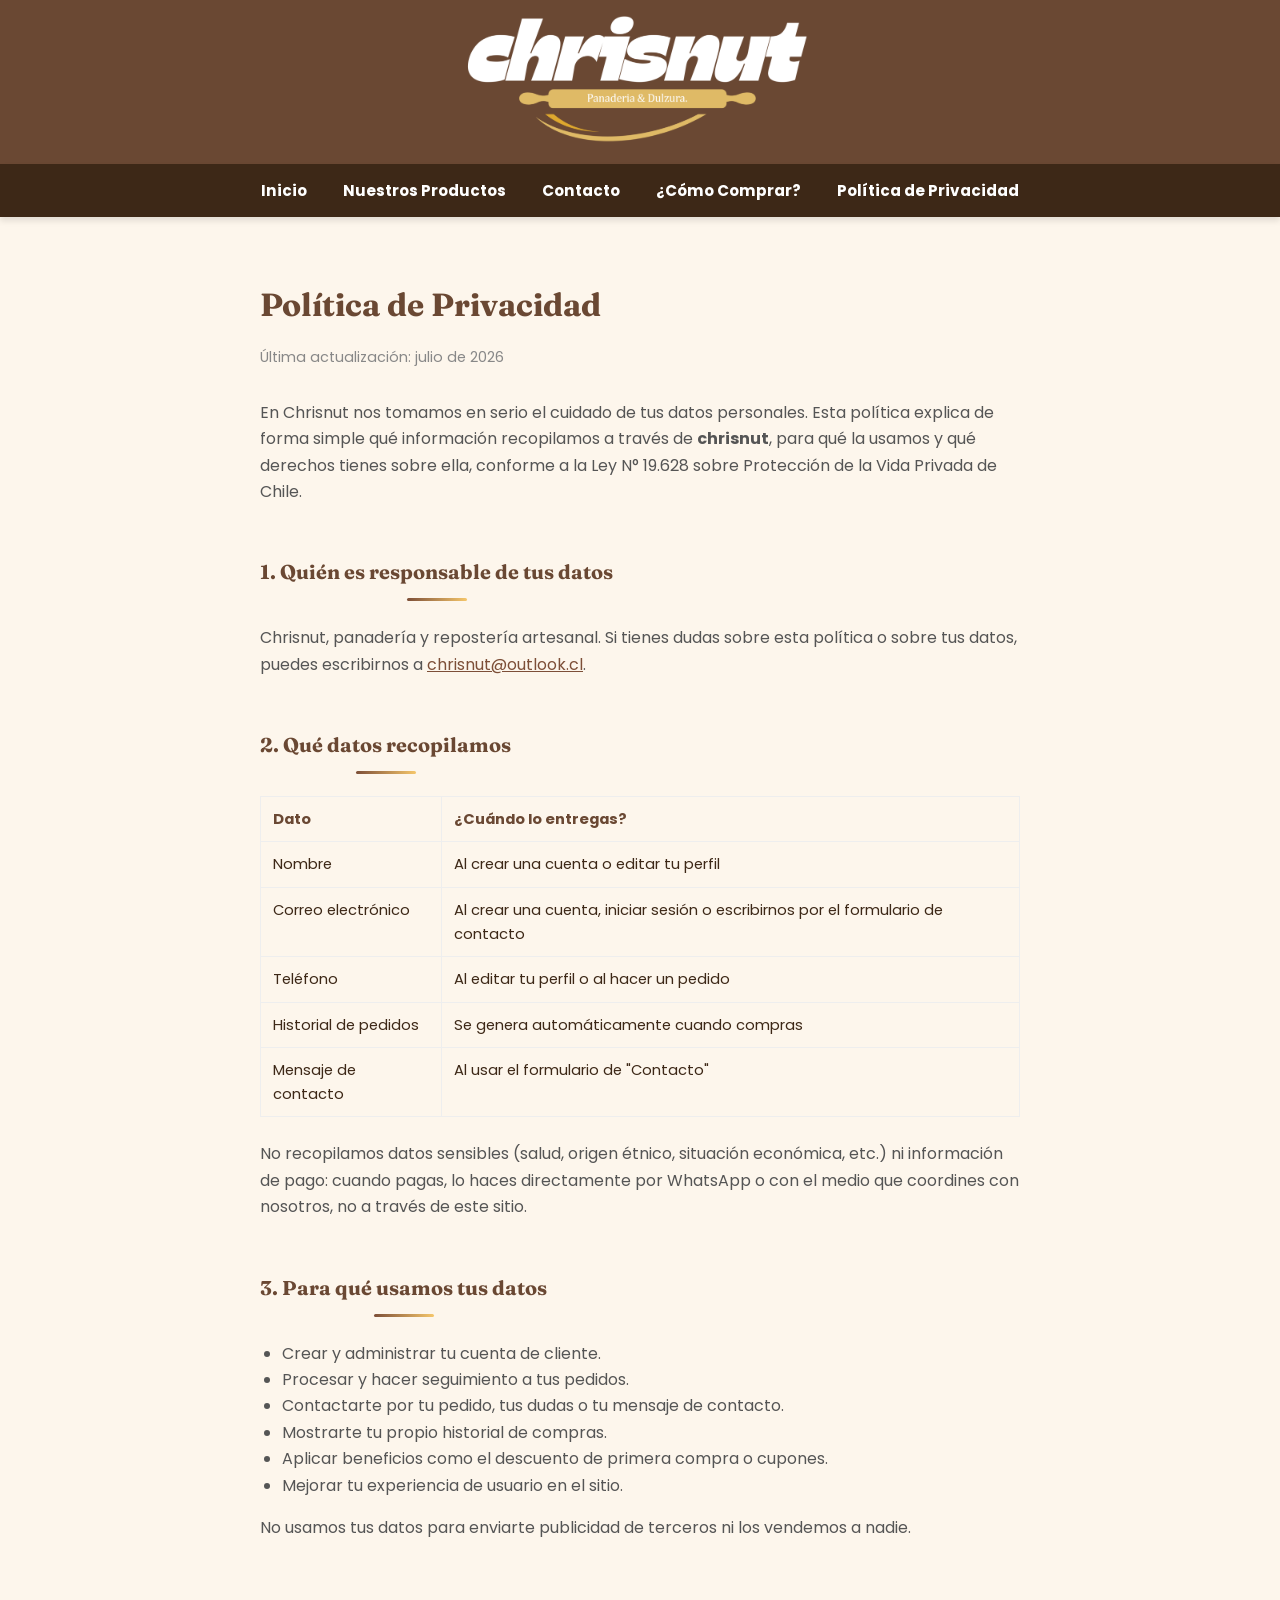
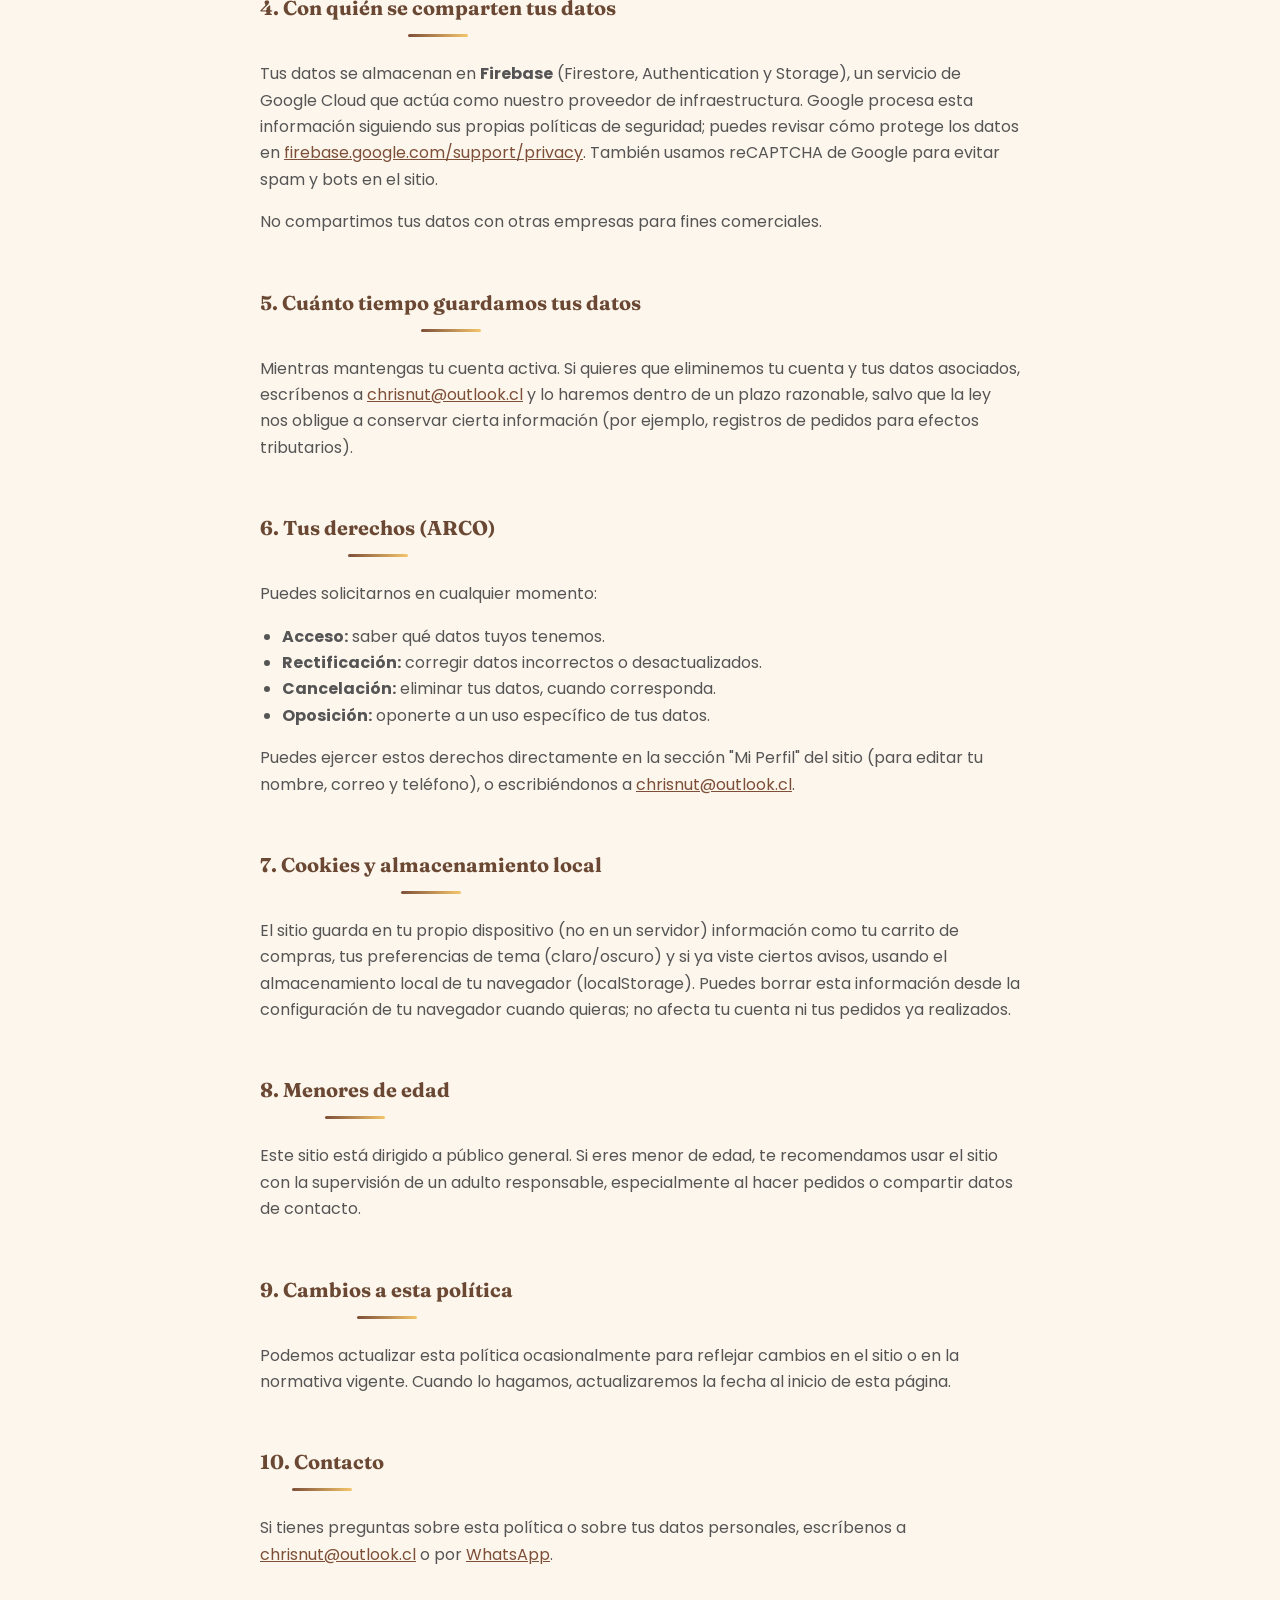
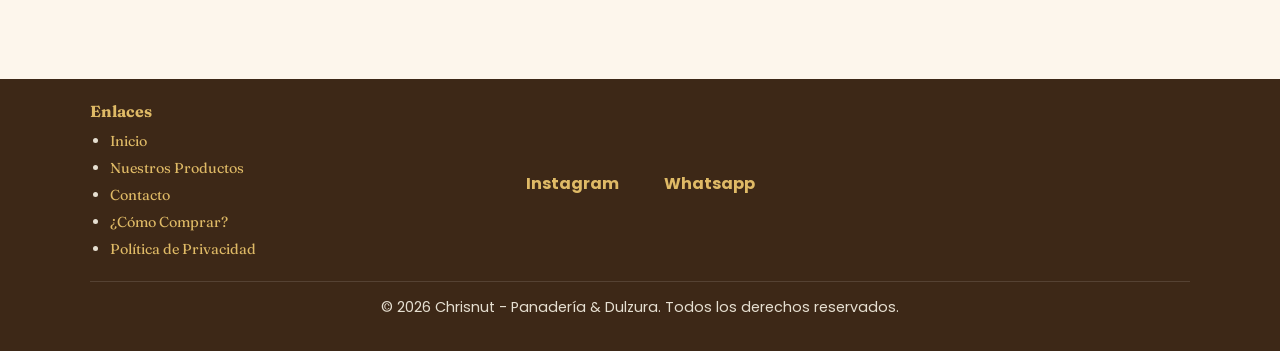
==== commit e1d5086e: "Add files via upload" ====
--- a/privacidad.html
+++ b/privacidad.html
@@ -13,7 +13,7 @@
     <link rel="preconnect" href="https://fonts.gstatic.com" crossorigin>
     <link href="https://fonts.googleapis.com/css2?family=Fraunces:wght@600;700&family=Poppins:wght@400;500;600;700&display=swap" rel="stylesheet">
 
-    <link rel="stylesheet" href="style.css">
+    <link rel="stylesheet" href="style.css?v=4">
 
     <!-- Aplica el tema guardado (claro/oscuro) antes de pintar la página, para evitar el "parpadeo" -->
     <script>
@@ -198,10 +198,21 @@
     </main>
 
     <footer class="pie-pagina">
-        <div class="redes-sociales">
-            <a href="https://www.instagram.com/chrisnutcl/" target="_blank">Instagram</a>
-            <a href="https://wa.me/qr/JPOAXZ6QHLFOJ1" target="_blank">Whatsapp</a>
-            <a href="index.html">Volver al inicio</a>
+        <div class="pie-contenido">
+            <div class="pie-enlaces">
+                <h3>Enlaces</h3>
+                <ul>
+                    <li><a href="index.html">Inicio</a></li>
+                    <li><a href="index.html#vitrina">Nuestros Productos</a></li>
+                    <li><a href="index.html#contacto">Contacto</a></li>
+                    <li><a href="index.html#como-comprar">¿Cómo Comprar?</a></li>
+                    <li><a href="privacidad.html">Política de Privacidad</a></li>
+                </ul>
+            </div>
+            <div class="redes-sociales">
+                <a href="https://www.instagram.com/chrisnutcl/" target="_blank">Instagram</a>
+                <a href="https://wa.me/qr/JPOAXZ6QHLFOJ1" target="_blank">Whatsapp</a>
+            </div>
         </div>
         <p>&copy; 2026 Chrisnut - Panadería & Dulzura. Todos los derechos reservados.</p>
     </footer>
--- a/style.css
+++ b/style.css
@@ -1,210 +1,3038 @@
-<!DOCTYPE html>
-<html lang="es-CL">
-<head>
-    <meta charset="UTF-8">
-    <meta name="viewport" content="width=device-width, initial-scale=1.0, viewport-fit=cover">
-    <title>Política de Privacidad | Chrisnut</title>
-    <meta name="description" content="Política de privacidad de Chrisnut: qué datos recopilamos, para qué los usamos y cómo puedes ejercer tus derechos.">
-    <meta name="robots" content="index, follow">
-    <link rel="canonical" href="https://vicenteyb.github.io/chrisnut/privacidad.html">
-    <link rel="icon" type="image/png" href="logo.png">
-
-    <link rel="preconnect" href="https://fonts.googleapis.com">
-    <link rel="preconnect" href="https://fonts.gstatic.com" crossorigin>
-    <link href="https://fonts.googleapis.com/css2?family=Fraunces:wght@600;700&family=Poppins:wght@400;500;600;700&display=swap" rel="stylesheet">
-
-    <link rel="stylesheet" href="style.css">
-
-    <!-- Aplica el tema guardado (claro/oscuro) antes de pintar la página, para evitar el "parpadeo" -->
-    <script>
-        (function () {
-            try {
-                var temaGuardado = localStorage.getItem("chrisnut_tema");
-                if (temaGuardado === "oscuro") {
-                    document.documentElement.setAttribute("data-tema", "oscuro");
-                }
-            } catch (e) {}
-        })();
-    </script>
-
-    <style>
-        /* Barra de navegación simple y estática para las páginas legales:
-           a propósito NO reutiliza el menú interactivo del sitio (el de
-           "Mi Perfil", carrito, modo oscuro, hamburguesa), porque ese menú
-           depende del script de index.html. Puesto aquí sin ese script,
-           los botones quedarían muertos (no abren nada) y en celular el
-           menú completo desaparece, porque ahí se activa solo con JS.
-           Esta barra es solo enlaces normales: funciona siempre, sin JS. */
-        .nav-legal {
-            background-color: var(--color-marron-oscuro);
-            position: sticky;
-            top: 0;
-            z-index: 1000;
-            box-shadow: 0 4px 6px rgba(0, 0, 0, 0.1);
-        }
-        .nav-legal ul {
-            list-style: none;
-            margin: 0;
-            padding: 0;
-            display: flex;
-            align-items: center;
-            justify-content: center;
-            flex-wrap: wrap;
-        }
-        .nav-legal li {
-            margin: 0;
-        }
-        .nav-legal a {
-            color: white;
-            text-decoration: none;
-            display: block;
-            padding: 15px 18px;
-            font-weight: bold;
-            font-size: 0.95rem;
-        }
-        .nav-legal a:hover {
-            color: rgb(223, 186, 102);
-        }
-
-        .contenido-legal {
-            max-width: 760px;
-            margin: 0 auto;
-            padding: 40px 20px 70px;
-            line-height: 1.65;
-            color: var(--color-texto-principal);
-        }
-        .contenido-legal h1 {
-            color: var(--color-titulo);
-            margin-bottom: 6px;
-        }
-        .contenido-legal .fecha-actualizacion {
-            color: var(--color-texto-suave);
-            font-size: 0.9rem;
-            margin-bottom: 30px;
-        }
-        .contenido-legal h2 {
-            color: var(--color-titulo);
-            margin-top: 34px;
-            font-size: 1.25rem;
-        }
-        .contenido-legal p, .contenido-legal li {
-            color: var(--color-texto-secundario);
-        }
-        .contenido-legal ul {
-            padding-left: 22px;
-        }
-        .contenido-legal a {
-            color: var(--color-acento);
-        }
-        .tabla-legal {
-            width: 100%;
-            border-collapse: collapse;
-            margin: 14px 0 24px;
-            font-size: 0.92rem;
-        }
-        .tabla-legal th, .tabla-legal td {
-            text-align: left;
-            padding: 10px 12px;
-            border: 1px solid var(--color-borde-suave);
-            vertical-align: top;
-        }
-        .tabla-legal th {
-            background-color: var(--color-fondo);
-            color: var(--color-titulo);
-        }
-    </style>
-</head>
-<body>
-
-    <header class="header-principal">
-        <a href="index.html">
-            <img src="logo.png" alt="Logo Chrisnut - Panadería y dulzura" class="logo">
-        </a>
-    </header>
-
-    <nav class="nav-legal">
-        <ul>
-            <li><a href="index.html">Inicio</a></li>
-            <li><a href="index.html#vitrina">Nuestros Productos</a></li>
-            <li><a href="index.html#contacto">Contacto</a></li>
-            <li><a href="index.html#como-comprar">¿Cómo Comprar?</a></li>
-            <li><a href="privacidad.html">Política de Privacidad</a></li>
-        </ul>
-    </nav>
-
-    <main class="contenido-legal">
-        <h1>Política de Privacidad</h1>
-        <p class="fecha-actualizacion">Última actualización: julio de 2026</p>
-
-        <p>En Chrisnut nos tomamos en serio el cuidado de tus datos personales. Esta política explica de forma simple qué información recopilamos a través de <strong>chrisnut</strong>, para qué la usamos y qué derechos tienes sobre ella, conforme a la Ley N° 19.628 sobre Protección de la Vida Privada de Chile.</p>
-
-        <h2>1. Quién es responsable de tus datos</h2>
-        <p>Chrisnut, panadería y repostería artesanal. Si tienes dudas sobre esta política o sobre tus datos, puedes escribirnos a <a href="mailto:chrisnut@outlook.cl">chrisnut@outlook.cl</a>.</p>
-
-        <h2>2. Qué datos recopilamos</h2>
-        <table class="tabla-legal">
-            <thead>
-                <tr><th>Dato</th><th>¿Cuándo lo entregas?</th></tr>
-            </thead>
-            <tbody>
-                <tr><td>Nombre</td><td>Al crear una cuenta o editar tu perfil</td></tr>
-                <tr><td>Correo electrónico</td><td>Al crear una cuenta, iniciar sesión o escribirnos por el formulario de contacto</td></tr>
-                <tr><td>Teléfono</td><td>Al editar tu perfil o al hacer un pedido</td></tr>
-                <tr><td>Historial de pedidos</td><td>Se genera automáticamente cuando compras</td></tr>
-                <tr><td>Mensaje de contacto</td><td>Al usar el formulario de "Contacto"</td></tr>
-            </tbody>
-        </table>
-        <p>No recopilamos datos sensibles (salud, origen étnico, situación económica, etc.) ni información de pago: cuando pagas, lo haces directamente por WhatsApp o con el medio que coordines con nosotros, no a través de este sitio.</p>
-
-        <h2>3. Para qué usamos tus datos</h2>
-        <ul>
-            <li>Crear y administrar tu cuenta de cliente.</li>
-            <li>Procesar y hacer seguimiento a tus pedidos.</li>
-            <li>Contactarte por tu pedido, tus dudas o tu mensaje de contacto.</li>
-            <li>Mostrarte tu propio historial de compras.</li>
-            <li>Aplicar beneficios como el descuento de primera compra o cupones.</li>
-            <li>Mejorar tu experiencia de usuario en el sitio.</li>
-        </ul>
-        <p>No usamos tus datos para enviarte publicidad de terceros ni los vendemos a nadie.</p>
-
-        <h2>4. Con quién se comparten tus datos</h2>
-        <p>Tus datos se almacenan en <strong>Firebase</strong> (Firestore, Authentication y Storage), un servicio de Google Cloud que actúa como nuestro proveedor de infraestructura. Google procesa esta información siguiendo sus propias políticas de seguridad; puedes revisar cómo protege los datos en <a href="https://firebase.google.com/support/privacy" target="_blank" rel="noopener">firebase.google.com/support/privacy</a>. También usamos reCAPTCHA de Google para evitar spam y bots en el sitio.</p>
-        <p>No compartimos tus datos con otras empresas para fines comerciales.</p>
-
-        <h2>5. Cuánto tiempo guardamos tus datos</h2>
-        <p>Mientras mantengas tu cuenta activa. Si quieres que eliminemos tu cuenta y tus datos asociados, escríbenos a <a href="mailto:chrisnut@outlook.cl">chrisnut@outlook.cl</a> y lo haremos dentro de un plazo razonable, salvo que la ley nos obligue a conservar cierta información (por ejemplo, registros de pedidos para efectos tributarios).</p>
-
-        <h2>6. Tus derechos (ARCO)</h2>
-        <p>Puedes solicitarnos en cualquier momento:</p>
-        <ul>
-            <li><strong>Acceso:</strong> saber qué datos tuyos tenemos.</li>
-            <li><strong>Rectificación:</strong> corregir datos incorrectos o desactualizados.</li>
-            <li><strong>Cancelación:</strong> eliminar tus datos, cuando corresponda.</li>
-            <li><strong>Oposición:</strong> oponerte a un uso específico de tus datos.</li>
-        </ul>
-        <p>Puedes ejercer estos derechos directamente en la sección "Mi Perfil" del sitio (para editar tu nombre, correo y teléfono), o escribiéndonos a <a href="mailto:chrisnut@outlook.cl">chrisnut@outlook.cl</a>.</p>
-
-        <h2>7. Cookies y almacenamiento local</h2>
-        <p>El sitio guarda en tu propio dispositivo (no en un servidor) información como tu carrito de compras, tus preferencias de tema (claro/oscuro) y si ya viste ciertos avisos, usando el almacenamiento local de tu navegador (localStorage). Puedes borrar esta información desde la configuración de tu navegador cuando quieras; no afecta tu cuenta ni tus pedidos ya realizados.</p>
-
-        <h2>8. Menores de edad</h2>
-        <p>Este sitio está dirigido a público general. Si eres menor de edad, te recomendamos usar el sitio con la supervisión de un adulto responsable, especialmente al hacer pedidos o compartir datos de contacto.</p>
-
-        <h2>9. Cambios a esta política</h2>
-        <p>Podemos actualizar esta política ocasionalmente para reflejar cambios en el sitio o en la normativa vigente. Cuando lo hagamos, actualizaremos la fecha al inicio de esta página.</p>
-
-        <h2>10. Contacto</h2>
-        <p>Si tienes preguntas sobre esta política o sobre tus datos personales, escríbenos a <a href="mailto:chrisnut@outlook.cl">chrisnut@outlook.cl</a> o por <a href="https://wa.me/qr/JPOAXZ6QHLFOJ1" target="_blank" rel="noopener">WhatsApp</a>.</p>
-    </main>
-
-    <footer class="pie-pagina">
-        <div class="redes-sociales">
-            <a href="https://www.instagram.com/chrisnutcl/" target="_blank">Instagram</a>
-            <a href="https://wa.me/qr/JPOAXZ6QHLFOJ1" target="_blank">Whatsapp</a>
-            <a href="index.html">Volver al inicio</a>
-        </div>
-        <p>&copy; 2026 Chrisnut - Panadería & Dulzura. Todos los derechos reservados.</p>
-    </footer>
-
-</body>
-</html>+/* ==========================================
+   VARIABLES DE COLOR (tema claro y oscuro)
+   ========================================== */
+:root {
+    --color-fondo: #fdf6ec;
+    --color-fondo-alterno: #fcfbfa;
+    --color-tarjeta: #ffffff;
+
+    --color-texto-principal: #3d2817;
+    --color-titulo: #6a4833;
+    --color-texto-secundario: #555555;
+    --color-texto-terciario: #777777;
+    --color-texto-suave: #888888;
+    --color-texto-suave-claro: #e6dfd1;
+
+    --color-borde: #cbd5e1;
+    --color-borde-suave: #eeeeee;
+    --color-gris-claro: #f1f5f9;
+    --color-gris-claro-hover: #e2e8f0;
+
+    --color-marron: #6a4833;
+    --color-marron-oscuro: #3d2817;
+    --color-acento: #7d4f38;
+    --color-acento-hover: #9c6a4a;
+    --color-acento-suave: #8a5a3f;
+    --color-dorado: #f5c66b;
+
+    --sombra-suave: rgba(0, 0, 0, 0.1);
+    --sombra-media: rgba(0, 0, 0, 0.2);
+
+    color-scheme: light;
+}
+
+html[data-tema="oscuro"] {
+    --color-fondo: #1c1712;
+    --color-fondo-alterno: #221b15;
+    --color-tarjeta: #2a221a;
+
+    --color-texto-principal: #f1e6d8;
+    --color-titulo: #e3b57f;
+    --color-texto-secundario: #cbbfae;
+    --color-texto-terciario: #b3a494;
+    --color-texto-suave: #a89986;
+    --color-texto-suave-claro: #cbbfae;
+
+    --color-borde: #4a3c2f;
+    --color-borde-suave: #3a2f26;
+    --color-gris-claro: #33291f;
+    --color-gris-claro-hover: #3d3226;
+
+    --color-acento: #b07a52;
+    --color-acento-hover: #c4906a;
+
+    --sombra-suave: rgba(0, 0, 0, 0.35);
+    --sombra-media: rgba(0, 0, 0, 0.5);
+
+    color-scheme: dark;
+}
+
+/* Transición suave al cambiar de tema */
+body, .tarjeta-producto, .tarjeta-paso, .tarjeta-testimonio,
+.modal-contenido, .formulario-contacto, .input-clave-contenedor,
+.input-telefono-contenedor, .pedido-tarjeta {
+    transition: background-color 0.3s ease, color 0.3s ease, border-color 0.3s ease;
+}
+
+/* --- Estilos Generales --- */
+html {
+    scroll-behavior: smooth; /* Hace que el menú navegue de forma suave */
+}
+
+body {
+    margin: 0;
+    font-family: 'Poppins', Arial, sans-serif;
+    background-color: var(--color-fondo);
+    color: var(--color-texto-principal);
+}
+
+h1, h2, h3 {
+    font-family: 'Fraunces', Georgia, serif;
+}
+
+/* Títulos de sección: mismo estilo en toda la página */
+main h2 {
+    color: var(--color-titulo);
+    font-size: 2rem;
+    margin-bottom: 8px;
+    position: relative;
+    display: inline-block;
+}
+
+main h2::after {
+    content: "";
+    display: block;
+    width: 60px;
+    height: 3px;
+    background: linear-gradient(90deg, var(--color-acento), var(--color-dorado));
+    border-radius: 3px;
+    margin: 10px auto 0 auto;
+}
+
+main > section {
+    padding-left: 16px;
+    padding-right: 16px;
+}
+
+@media (max-width: 600px) {
+    main h2 {
+        font-size: 1.6rem;
+    }
+}
+
+/* Aparición suave de las secciones al hacer scroll */
+.seccion-animada {
+    opacity: 0;
+    transform: translateY(24px);
+    transition: opacity 0.6s ease, transform 0.6s ease;
+}
+
+.seccion-animada.visible {
+    opacity: 1;
+    transform: translateY(0);
+}
+
+@media (prefers-reduced-motion: reduce) {
+    .seccion-animada {
+        opacity: 1;
+        transform: none;
+        transition: none;
+    }
+}
+
+.header-principal {
+    text-align: center;
+    padding: 10px 20px;
+    background-color: var(--color-marron);
+    color: white;
+}
+
+.header-principal h1 {
+    margin: 0;
+    font-size: 2.5rem;
+}
+
+.eslogan {
+    font-style: italic;
+    margin-top: 5px;
+}
+
+.logo {
+    max-width: 400px;
+    width: 100%;
+    height: auto;
+}
+
+.enlace-perfil {
+    color: white;
+    text-decoration: none;
+    font-weight: bold;
+    white-space: nowrap;
+}
+
+.icono-perfil {
+    width: 18px;
+    height: 18px;
+    vertical-align: middle;
+    margin-right: 5px;
+    position: relative;
+    top: -1px;
+}
+
+.enlace-perfil:hover {
+    color: rgb(223, 186, 102);
+}
+
+/* --- Menú de Navegación (categorías + perfil + carrito) --- */
+.menu-principal {
+    background-color: var(--color-marron-oscuro);
+    position: sticky;
+    top: 0;
+    z-index: 1000; /* Asegura que el menú siempre quede por encima al bajar */
+    box-shadow: 0 4px 6px rgba(0, 0, 0, 0.1);
+}
+
+.menu-principal ul {
+    list-style: none;
+    margin: 0;
+    padding: 0;
+    display: flex;
+    align-items: center;
+    justify-content: center;
+    flex-wrap: wrap;
+}
+
+.menu-principal li {
+    margin: 0 20px;
+}
+
+.menu-principal a {
+    color: white;
+    text-decoration: none;
+    display: block;
+    padding: 15px 10px;
+    font-weight: bold;
+}
+
+.menu-principal a:hover {
+    color: rgb(223, 186, 102);
+}
+
+/* --- Botón desplegable de Perfil ("Hola, Inicia sesión") --- */
+.item-desplegable-perfil {
+    position: relative;
+}
+
+.boton-perfil {
+    display: flex;
+    align-items: center;
+    gap: 5px;
+    background: none;
+    border: none;
+    color: white;
+    font-weight: bold;
+    font-size: 1rem;
+    font-family: inherit;
+    cursor: pointer;
+    padding: 15px 10px;
+    white-space: nowrap;
+}
+
+.boton-perfil:hover {
+    color: rgb(223, 186, 102);
+}
+
+.boton-perfil .flecha-desplegable {
+    transition: transform 0.2s ease;
+    font-size: 0.8rem;
+}
+
+.boton-perfil.atajos-activo .flecha-desplegable {
+    transform: rotate(180deg);
+}
+
+.submenu-perfil {
+    display: none;
+    position: fixed;
+    flex-direction: column;
+    list-style: none;
+    margin: 0;
+    padding: 0;
+    background-color: var(--color-marron-oscuro);
+    min-width: 220px;
+    box-shadow: 0 8px 15px rgba(0, 0, 0, 0.25);
+    border-radius: 0 0 8px 8px;
+    z-index: 1001;
+}
+
+.submenu-perfil.mostrar-submenu {
+    display: flex;
+}
+
+.submenu-perfil li {
+    margin: 0;
+    width: 100%;
+}
+
+.submenu-perfil a {
+    display: block;
+    padding: 14px 20px;
+    color: white;
+    text-decoration: none;
+    font-weight: bold;
+    white-space: nowrap;
+    border-top: 1px solid rgba(255, 255, 255, 0.1);
+}
+
+.submenu-perfil a:hover {
+    color: rgb(223, 186, 102);
+}
+
+@media (max-width: 600px) {
+    .boton-perfil {
+        font-size: 0.85rem;
+        padding: 15px 8px;
+    }
+}
+
+/* --- Grupo derecho del menú (favoritos + carrito + rayas) --- */
+.menu-principal li.grupo-derecha {
+    display: flex;
+    align-items: center;
+    gap: 4px;
+    margin-left: auto;
+}
+
+/* --- Desplegable de atajos ---
+   En escritorio: el <ul> interno se "desarma" con display:contents y sus
+   <li> quedan como si fueran hermanos directos del menú principal.
+   En celular: se convierte en un botón "Menú ⌄" con lista desplegable. --- */
+.item-desplegable {
+    position: relative;
+}
+
+.boton-atajos {
+    display: none;
+}
+
+.submenu-atajos {
+    display: contents;
+}
+
+@media (max-width: 600px) {
+    .boton-atajos {
+        display: flex;
+        align-items: center;
+        gap: 4px;
+        background: none;
+        border: none;
+        color: white;
+        font-weight: bold;
+        font-size: 0.85rem;
+        cursor: pointer;
+        padding: 15px 12px;
+        white-space: nowrap;
+    }
+
+    .flecha-desplegable {
+        transition: transform 0.2s ease;
+        font-size: 0.8rem;
+    }
+
+    .icono-hamburguesa {
+        display: flex;
+        flex-direction: column;
+        justify-content: center;
+        gap: 5px;
+        width: 22px;
+        height: 16px;
+    }
+
+    .icono-hamburguesa span {
+        display: block;
+        width: 100%;
+        height: 2px;
+        background-color: white;
+        border-radius: 2px;
+        transition: transform 0.25s ease, opacity 0.2s ease;
+    }
+
+    .boton-atajos.atajos-activo .icono-hamburguesa span:nth-child(1) {
+        transform: translateY(7px) rotate(45deg);
+    }
+
+    .boton-atajos.atajos-activo .icono-hamburguesa span:nth-child(2) {
+        opacity: 0;
+    }
+
+    .boton-atajos.atajos-activo .icono-hamburguesa span:nth-child(3) {
+        transform: translateY(-7px) rotate(-45deg);
+    }
+
+    #submenu-atajos {
+        display: none;
+        position: fixed; /* fixed (no absolute) para que no lo recorte el overflow-x:auto del menú */
+        flex-direction: column;
+        background-color: var(--color-marron-oscuro);
+        min-width: 210px;
+        box-shadow: 0 8px 15px rgba(0, 0, 0, 0.25);
+        border-radius: 0 0 8px 8px;
+        z-index: 1001;
+    }
+
+    #submenu-atajos.mostrar-submenu {
+        display: flex;
+    }
+
+    .submenu-atajos li {
+        margin: 0;
+        width: 100%;
+    }
+
+    .submenu-atajos a {
+        padding: 14px 20px;
+        border-top: 1px solid rgba(255, 255, 255, 0.1);
+        white-space: normal;
+    }
+}
+
+/* --- Vitrina de Productos --- */
+.vitrina-productos {
+    padding: 40px 20px;
+    text-align: center;
+}
+
+.contenedor-productos {
+    display: grid;
+    grid-template-columns: repeat(auto-fill, minmax(220px, 260px));
+    gap: 44px 20px;
+    margin-top: 30px;
+}
+
+.tarjeta-producto {
+    display: flex;
+    flex-direction: column;
+    height: 100%;
+    background-color: var(--color-tarjeta);
+    border-radius: 10px;
+    padding: 20px;
+    box-shadow: 0 2px 8px rgba(0, 0, 0, 0.1);
+    transition: transform 0.3s ease, box-shadow 0.3s ease; /* Transición para el efecto suave */
+}
+
+/* Efecto sutil al pasar el mouse sobre un producto */
+.tarjeta-producto:hover {
+    transform: translateY(-5px); 
+    box-shadow: 0 6px 15px rgba(0, 0, 0, 0.15);
+}
+
+/* Cuadro con "+" para agregar un producto nuevo, visible solo para el admin */
+.tarjeta-agregar-producto {
+    display: flex;
+    align-items: center;
+    justify-content: center;
+    min-height: 280px;
+    background-color: transparent;
+    border: 2px dashed var(--color-borde);
+    border-radius: 10px;
+    cursor: pointer;
+    transition: transform 0.3s ease, border-color 0.3s ease, background-color 0.3s ease;
+}
+
+.tarjeta-agregar-producto:hover {
+    transform: translateY(-5px);
+    border-color: var(--color-acento);
+    background-color: var(--color-fondo);
+}
+
+.icono-agregar-producto {
+    font-size: 3rem;
+    line-height: 1;
+    color: var(--color-texto-suave);
+    transition: color 0.3s ease;
+}
+
+.tarjeta-agregar-producto:hover .icono-agregar-producto {
+    color: var(--color-acento);
+}
+
+.tarjeta-producto h3 {
+    color: var(--color-titulo);
+    margin-top: 0;
+}
+
+/* --- Detalles de los Productos --- */
+.imagen-producto {
+    width: 100%;
+    height: 200px;
+    object-fit: cover; /* Adapta la foto sin deformarse */
+    border-radius: 8px;
+    background-color: var(--color-gris-claro); 
+    margin-bottom: 15px;
+}
+
+.tarjeta-producto .descripcion {
+    flex: 1;
+    font-size: 0.9rem;
+    color: var(--color-texto-secundario);
+}
+
+.tarjeta-producto .precio {
+    display: block;
+    font-size: 1.2rem;
+    font-weight: bold;
+    color: var(--color-acento);
+    margin-top: 10px;
+}
+
+.boton-agregar-carrito {
+    display: flex;
+    align-items: center;
+    justify-content: center;
+    gap: 8px;
+    width: 100%;
+    margin-top: 14px;
+    padding: 12px 16px;
+    border: none;
+    border-radius: 30px;
+    background: linear-gradient(135deg, var(--color-acento-suave), var(--color-marron));
+    color: white;
+    font-size: 0.95rem;
+    font-weight: bold;
+    letter-spacing: 0.3px;
+    cursor: pointer;
+    box-shadow: 0 4px 10px rgba(106, 72, 51, 0.35);
+    transition: transform 0.2s ease, box-shadow 0.2s ease, background 0.2s ease;
+}
+
+.boton-agregar-carrito::before {
+    content: "🛒";
+    font-size: 1rem;
+}
+
+.boton-agregar-carrito:hover {
+    background: linear-gradient(135deg, var(--color-acento-hover), var(--color-acento));
+    transform: translateY(-2px);
+    box-shadow: 0 6px 14px rgba(106, 72, 51, 0.45);
+}
+
+.boton-agregar-carrito:active {
+    transform: translateY(0);
+    box-shadow: 0 2px 6px rgba(106, 72, 51, 0.35);
+}
+
+.boton-agregar-carrito.animar-agregado {
+    animation: destello-agregado 0.4s ease;
+}
+
+@keyframes destello-agregado {
+    0% { transform: scale(1); }
+    40% { transform: scale(0.94); }
+    100% { transform: scale(1); }
+}
+
+.boton-agregar-carrito:disabled {
+    background: var(--color-gris-claro);
+    color: var(--color-texto-suave);
+    cursor: not-allowed;
+    box-shadow: none;
+}
+
+.boton-agregar-carrito:disabled::before {
+    content: "🚫";
+}
+
+.boton-agregar-carrito:disabled:hover {
+    transform: none;
+    box-shadow: none;
+}
+
+/* --- Contenedor principal: panel de filtros (izquierda) + vitrina (derecha) --- */
+.contenedor-vitrina-principal {
+    display: flex;
+    align-items: flex-start;
+    gap: 36px;
+    width: 100%;
+    margin: 30px 0 0;
+    text-align: left;
+}
+
+/* --- Panel de filtros (columna izquierda, como en la referencia) --- */
+.panel-filtros-vitrina {
+    flex: 0 0 220px;
+    position: sticky;
+    top: 20px;
+}
+
+.titulo-panel-filtros {
+    margin: 0 0 16px;
+    font-size: 1.1rem;
+    color: var(--color-titulo);
+}
+
+.separador-grupo-filtro {
+    border: 0;
+    height: 1px;
+    background: var(--color-borde-suave);
+    margin: 16px 0;
+}
+
+.grupo-filtro {
+    margin-bottom: 4px;
+}
+
+.cabecera-grupo-filtro {
+    display: flex;
+    align-items: center;
+    justify-content: space-between;
+    width: 100%;
+    padding: 0;
+    border: none;
+    background: none;
+    font-family: inherit;
+    font-size: 0.95rem;
+    font-weight: 600;
+    color: var(--color-texto-principal);
+    cursor: pointer;
+    margin-bottom: 14px;
+}
+
+.icono-colapsar-filtro {
+    font-size: 1.1rem;
+    color: var(--color-texto-suave);
+    line-height: 1;
+}
+
+.grupo-filtro.colapsado .contenido-grupo-filtro {
+    display: none;
+}
+
+.opcion-filtro {
+    display: flex;
+    align-items: center;
+    gap: 8px;
+    font-size: 0.9rem;
+    color: var(--color-texto-secundario);
+    margin-bottom: 12px;
+    cursor: pointer;
+}
+
+.opcion-filtro input {
+    cursor: pointer;
+}
+
+.conteo-filtro {
+    color: var(--color-texto-suave);
+}
+
+.fila-precio-filtro {
+    display: flex;
+    align-items: center;
+    gap: 8px;
+    margin-bottom: 10px;
+}
+
+.signo-peso-filtro {
+    color: var(--color-texto-suave);
+    font-weight: 600;
+}
+
+.fila-precio-filtro input {
+    width: 100%;
+    min-width: 0;
+    padding: 8px 10px;
+    border: 1px solid var(--color-borde);
+    border-radius: 6px;
+    background-color: var(--color-tarjeta);
+    color: var(--color-texto-principal);
+    font-family: inherit;
+}
+
+.boton-limpiar-filtros-vitrina {
+    width: 100%;
+    padding: 9px 12px;
+    margin-top: 6px;
+    border: 1px solid var(--color-borde);
+    border-radius: 20px;
+    background-color: transparent;
+    color: var(--color-acento);
+    font-weight: 600;
+    cursor: pointer;
+    transition: background-color 0.2s ease;
+}
+
+.boton-limpiar-filtros-vitrina:hover {
+    background-color: var(--color-fondo);
+}
+
+/* Botón "Filtros" que abre/cierra el panel: solo aparece en celular,
+   en escritorio el panel de la izquierda queda siempre visible. */
+.boton-filtros-vitrina-movil {
+    display: none;
+    align-items: center;
+    gap: 8px;
+    padding: 8px 14px;
+    border: 1px solid var(--color-borde);
+    border-radius: 20px;
+    background-color: var(--color-tarjeta);
+    color: var(--color-texto-principal);
+    font-family: inherit;
+    font-size: 0.9rem;
+    font-weight: 600;
+    cursor: pointer;
+}
+
+/* --- Columna derecha: barra de ordenar/ver + grilla de productos --- */
+.columna-vitrina-productos {
+    flex: 1;
+    min-width: 0;
+}
+
+.barra-herramientas-vitrina {
+    display: flex;
+    flex-wrap: wrap;
+    align-items: center;
+    gap: 16px;
+    padding-bottom: 16px;
+    margin-bottom: 24px;
+    border-bottom: 1px solid var(--color-borde-suave);
+}
+
+.control-orden-vitrina {
+    display: flex;
+    align-items: center;
+    gap: 8px;
+    font-size: 0.9rem;
+    color: var(--color-texto-secundario);
+}
+
+.control-orden-vitrina select {
+    padding: 8px 14px;
+    border-radius: 20px;
+    border: 1px solid var(--color-borde);
+    background-color: var(--color-tarjeta);
+    color: var(--color-texto-principal);
+    font-family: inherit;
+    cursor: pointer;
+}
+
+.control-vista-vitrina {
+    display: flex;
+    align-items: center;
+    gap: 8px;
+    font-size: 0.9rem;
+    color: var(--color-texto-secundario);
+    margin-left: auto;
+}
+
+.boton-vista {
+    width: 36px;
+    height: 36px;
+    display: flex;
+    align-items: center;
+    justify-content: center;
+    border: 1px solid var(--color-borde);
+    background-color: var(--color-tarjeta);
+    color: var(--color-texto-secundario);
+    border-radius: 8px;
+    cursor: pointer;
+    font-size: 1.05rem;
+    transition: border-color 0.2s ease, color 0.2s ease, background-color 0.2s ease;
+}
+
+.boton-vista.activo {
+    border-color: var(--color-acento);
+    color: var(--color-acento);
+    background-color: var(--color-fondo);
+}
+
+/* --- Vista de lista (alternativa a la cuadrícula) --- */
+.contenedor-productos.vista-lista {
+    display: flex;
+    flex-direction: column;
+    gap: 14px;
+}
+
+.vista-lista .tarjeta-producto {
+    display: flex;
+    flex-direction: row;
+    height: auto;
+    align-items: center;
+    gap: 20px;
+    text-align: left;
+}
+
+.vista-lista .imagen-contenedor {
+    flex: 0 0 120px;
+}
+
+.vista-lista .imagen-producto {
+    width: 120px;
+    height: 100px;
+    margin-bottom: 0;
+}
+
+.vista-lista .tarjeta-producto h3 {
+    margin: 0 0 4px;
+}
+
+.vista-lista .tarjeta-producto .descripcion {
+    min-height: 0;
+    margin: 0 0 6px;
+}
+
+.vista-lista .tarjeta-producto .precio {
+    margin-top: 0;
+}
+
+.vista-lista .boton-agregar-carrito {
+    width: auto;
+    margin-top: 0;
+    flex-shrink: 0;
+}
+
+.vista-lista .tarjeta-agregar-producto {
+    min-height: 100px;
+}
+
+/* En celular, el panel de filtros queda oculto por defecto y se abre
+   como una tarjeta desplegable al presionar el botón "Filtros". */
+@media (max-width: 900px) {
+    .contenedor-vitrina-principal {
+        flex-direction: column;
+        gap: 16px;
+    }
+
+    .boton-filtros-vitrina-movil {
+        display: flex;
+    }
+
+    .panel-filtros-vitrina {
+        display: none;
+        width: 100%;
+        flex: 1 1 auto;
+        position: static;
+        background-color: var(--color-tarjeta);
+        border: 1px solid var(--color-borde-suave);
+        border-radius: 10px;
+        padding: 20px;
+        order: 2;
+    }
+
+    .panel-filtros-vitrina.abierto {
+        display: block;
+    }
+
+    .columna-vitrina-productos {
+        order: 1;
+        width: 100%;
+    }
+}
+
+@media (max-width: 600px) {
+    .control-vista-vitrina {
+        margin-left: 0;
+    }
+
+    .vista-lista .tarjeta-producto {
+        flex-wrap: wrap;
+    }
+
+    .vista-lista .boton-agregar-carrito {
+        width: 100%;
+        margin-top: 10px;
+    }
+
+    /* --- Vitrina y tarjetas de producto en celular: 2 columnas más
+       compactas en vez de una sola columna angosta con espacio muerto --- */
+    .vitrina-productos {
+        padding: 30px 12px;
+    }
+
+    .contenedor-productos.vista-grilla {
+        grid-template-columns: repeat(2, 1fr);
+        gap: 16px 12px;
+        margin-top: 20px;
+    }
+
+    .tarjeta-producto {
+        padding: 12px;
+        border-radius: 10px;
+    }
+
+    .imagen-producto {
+        height: 110px;
+        margin-bottom: 10px;
+    }
+
+    .tarjeta-producto h3 {
+        font-size: 0.95rem;
+        margin-bottom: 4px;
+    }
+
+    .tarjeta-producto .descripcion {
+        font-size: 0.78rem;
+        display: -webkit-box;
+        -webkit-line-clamp: 2;
+        -webkit-box-orient: vertical;
+        overflow: hidden;
+    }
+
+    .tarjeta-producto .precio {
+        font-size: 1rem;
+        margin-top: 6px;
+    }
+
+    .boton-agregar-carrito {
+        padding: 9px 10px;
+        margin-top: 10px;
+        font-size: 0.8rem;
+        gap: 5px;
+    }
+
+    .tarjeta-agregar-producto {
+        min-height: 160px;
+    }
+}
+
+/* --- Etiqueta "Agotado" sobre la imagen del producto --- */
+.etiqueta-agotado-producto {
+    position: absolute;
+    top: 10px;
+    left: 10px;
+    background-color: rgba(61, 40, 23, 0.85);
+    color: #fff;
+    font-size: 0.75rem;
+    font-weight: 700;
+    letter-spacing: 0.3px;
+    padding: 4px 10px;
+    border-radius: 20px;
+}
+
+/* --- Cambiar foto de un producto presionando su imagen (solo admin) --- */
+.imagen-editable-admin {
+    cursor: pointer;
+}
+
+.boton-cambiar-foto-producto {
+    position: absolute;
+    inset: 0;
+    width: 100%;
+    height: 100%;
+    display: flex;
+    align-items: center;
+    justify-content: center;
+    background-color: rgba(0, 0, 0, 0);
+    color: transparent;
+    border: none;
+    border-radius: 8px;
+    font-weight: 600;
+    font-size: 0.9rem;
+    cursor: pointer;
+    transition: background-color 0.2s ease, color 0.2s ease;
+    z-index: 1;
+}
+
+.imagen-editable-admin:hover .boton-cambiar-foto-producto {
+    background-color: rgba(61, 40, 23, 0.55);
+    color: #fff;
+}
+
+.boton-cambiar-foto-producto:disabled {
+    background-color: rgba(61, 40, 23, 0.55);
+    color: #fff;
+    cursor: wait;
+}
+
+/* Los dispositivos táctiles no tienen "hover": mostramos el botón siempre
+   visible pero discreto para que se note que la foto se puede cambiar. */
+@media (hover: none) {
+    .imagen-editable-admin .boton-cambiar-foto-producto {
+        background-color: rgba(61, 40, 23, 0.4);
+        color: #fff;
+    }
+}
+
+/* --- Separador --- */
+.separador {
+    border: 0;
+    height: 1px;
+    background: var(--color-borde);
+    margin: 40px auto;
+    width: 80%;
+}
+
+/* --- Sección Contacto --- */
+.seccion-contacto {
+    padding: 40px 20px;
+    text-align: center;
+    background-color: var(--color-fondo-alterno); 
+}
+
+.tarjetas-info-contacto {
+    max-width: 500px;
+    margin: 30px auto 0 auto;
+    display: flex;
+    flex-direction: column;
+    gap: 12px;
+    text-align: left;
+}
+
+.tarjeta-info-contacto {
+    display: flex;
+    align-items: center;
+    gap: 16px;
+    background: var(--color-tarjeta);
+    border: 1px solid var(--color-borde-suave);
+    border-radius: 10px;
+    padding: 14px 18px;
+}
+
+.icono-info-contacto {
+    flex-shrink: 0;
+    width: 42px;
+    height: 42px;
+    display: flex;
+    align-items: center;
+    justify-content: center;
+    font-size: 1.2rem;
+    border-radius: 10px;
+    background: var(--color-gris-claro);
+}
+
+.texto-info-contacto {
+    display: flex;
+    flex-direction: column;
+    gap: 2px;
+}
+
+.texto-info-contacto strong {
+    color: var(--color-texto-principal);
+    font-size: 0.95rem;
+}
+
+.texto-info-contacto a,
+.texto-info-contacto span {
+    color: var(--color-acento);
+    text-decoration: none;
+    font-size: 0.9rem;
+}
+
+.texto-info-contacto a:hover {
+    text-decoration: underline;
+}
+
+.formulario-contacto {
+    max-width: 500px;
+    margin: 30px auto 0 auto;
+    text-align: left;
+    background: var(--color-tarjeta);
+    padding: 30px;
+    border-radius: 10px;
+    box-shadow: 0 4px 12px rgba(0, 0, 0, 0.05);
+}
+
+.grupo-formulario {
+    margin-bottom: 20px;
+}
+
+.grupo-formulario label {
+    display: block;
+    margin-bottom: 8px;
+    font-weight: bold;
+    color: var(--color-texto-principal);
+}
+
+.grupo-formulario input,
+.grupo-formulario textarea {
+    width: 100%;
+    padding: 10px;
+    border: 1px solid var(--color-borde);
+    border-radius: 6px;
+    font-family: Arial, sans-serif;
+    box-sizing: border-box; 
+}
+
+.grupo-formulario input:focus,
+.grupo-formulario textarea:focus {
+    outline: none;
+    border-color: var(--color-acento); 
+}
+
+.boton-enviar {
+    background-color: var(--color-acento);
+    color: white;
+    border: none;
+    padding: 12px 20px;
+    font-size: 1rem;
+    font-weight: bold;
+    border-radius: 6px;
+    cursor: pointer;
+    width: 100%;
+    transition: background-color 0.3s ease;
+}
+
+.boton-enviar:hover {
+    background-color: var(--color-marron-oscuro); 
+}
+
+/* --- Pie de Página --- */
+.pie-pagina {
+    background-color: var(--color-marron-oscuro);
+    color: var(--color-texto-suave-claro);
+    text-align: center;
+    padding: 22px 20px 18px;
+    margin-top: 25px;
+    font-size: 0.9rem;
+}
+
+.pie-contenido {
+    display: grid;
+    grid-template-columns: 1fr auto 1fr;
+    align-items: start;
+    max-width: 1100px;
+    margin: 0 auto 15px;
+    padding-bottom: 15px;
+    border-bottom: 1px solid rgba(255, 255, 255, 0.12);
+}
+
+/* --- Enlaces (columna izquierda, vertical con viñetas) --- */
+.pie-enlaces {
+    grid-column: 1;
+    text-align: left;
+}
+
+.pie-enlaces h3 {
+    color: rgb(223, 186, 102);
+    font-family: 'Fraunces', Georgia, serif;
+    font-size: 1rem;
+    margin: 0 0 10px;
+    text-align: left;
+}
+
+.pie-enlaces ul {
+    list-style: disc;
+    margin: 0;
+    padding-left: 20px;
+    text-align: left;
+}
+
+.pie-enlaces li {
+    margin-bottom: 6px;
+    text-align: left;
+}
+
+.pie-enlaces a {
+    color: rgb(223, 186, 102);
+    text-decoration: none;
+    font-family: 'Fraunces', Georgia, serif;
+    font-size: 0.9rem;
+    transition: color 0.3s ease;
+}
+
+.pie-enlaces a:hover {
+    color: white;
+}
+
+/* --- Redes Sociales (centradas) --- */
+.redes-sociales {
+    grid-column: 2;
+    justify-self: center;
+    align-self: center;
+    display: flex;
+    align-items: center;
+    gap: 15px;
+}
+
+.redes-sociales a {
+    color: rgb(223, 186, 102); 
+    text-decoration: none;
+    margin: 0 15px;
+    font-weight: bold;
+    font-size: 1rem;
+    transition: color 0.3s ease, transform 0.3s ease;
+    display: inline-block;
+}
+
+.redes-sociales a:hover {
+    color: white;
+    transform: translateY(-3px); 
+}
+
+@media (max-width: 600px) {
+    .pie-contenido {
+        grid-template-columns: 1fr;
+        justify-items: center;
+        text-align: center;
+        gap: 20px;
+    }
+
+    .pie-enlaces {
+        grid-column: 1;
+        text-align: center;
+    }
+
+    .pie-enlaces ul {
+        display: inline-block;
+        text-align: left;
+    }
+
+    .redes-sociales {
+        grid-column: 1;
+    }
+}
+
+/* --- Estilos para el Prefijo Fijo de Teléfono --- */
+.input-telefono-contenedor {
+    display: flex; 
+    align-items: center; 
+    border: 1px solid var(--color-borde);
+    border-radius: 6px;
+    background-color: var(--color-tarjeta);
+    overflow: hidden;
+    width: 100%; 
+    box-sizing: border-box;
+}
+
+.prefijo-fijo {
+    background-color: var(--color-gris-claro);
+    color: var(--color-texto-principal);
+    padding: 10px 14px;
+    font-weight: bold;
+    border-right: 1px solid var(--color-borde);
+    white-space: nowrap; 
+    display: flex;
+    align-items: center;
+    height: 100%;
+    user-select: none;
+}
+
+.input-telefono-contenedor input {
+    border: none !important;
+    padding: 10px;
+    font-family: Arial, sans-serif;
+    box-sizing: border-box;
+    width: 100%;
+    height: 100%;
+}
+
+.input-telefono-contenedor input:focus {
+    outline: none;
+}
+
+.input-telefono-contenedor:focus-within {
+    border-color: var(--color-acento);
+    box-shadow: 0 0 0 1px var(--color-acento);
+}
+
+.seccion-contacto {
+    scroll-margin-top: 70px; 
+}
+
+/* --- Botón Flotante de WhatsApp --- */
+.whatsapp-flotante {
+    position: fixed;
+    width: 60px;
+    height: 60px;
+    bottom: 30px;
+    right: 30px;
+    background-color: #25d366;
+    border-radius: 50%;
+    display: flex;
+    align-items: center;
+    justify-content: center;
+    box-shadow: 0 4px 10px rgba(0, 0, 0, 0.3);
+    z-index: 2000; 
+    transition: transform 0.3s ease, box-shadow 0.3s ease;
+}
+
+.whatsapp-flotante img {
+    width: 35px;
+    height: 35px;
+}
+
+.whatsapp-flotante:hover {
+    transform: scale(1.1);
+    box-shadow: 0 6px 15px rgba(0, 0, 0, 0.4);
+}
+
+/* --- Botón Flotante del Carrito (arriba del de WhatsApp) --- */
+.botones-flotantes-contenedor {
+    position: fixed;
+    bottom: 30px;
+    right: 30px;
+    z-index: 2000;
+    display: flex;
+    flex-direction: column;
+    align-items: center;
+    gap: 14px;
+}
+
+.botones-flotantes-contenedor .whatsapp-flotante,
+.botones-flotantes-contenedor .carrito-flotante {
+    position: relative;
+    bottom: auto;
+    right: auto;
+}
+
+.carrito-flotante {
+    position: relative;
+    width: 60px;
+    height: 60px;
+    background-color: var(--color-acento);
+    color: white;
+    border: none;
+    border-radius: 50%;
+    display: flex;
+    align-items: center;
+    justify-content: center;
+    font-size: 1.5rem;
+    cursor: pointer;
+    box-shadow: 0 4px 10px rgba(0, 0, 0, 0.3);
+    transition: transform 0.3s ease, box-shadow 0.3s ease;
+    animation: aparecerCarritoFlotante 0.25s ease;
+}
+
+.carrito-flotante:hover {
+    transform: scale(1.1);
+    box-shadow: 0 6px 15px rgba(0, 0, 0, 0.4);
+}
+
+.contador-carrito-flotante {
+    position: absolute;
+    top: -4px;
+    right: -4px;
+    background-color: #dc2626;
+    color: white;
+    font-size: 0.7rem;
+    font-weight: bold;
+    min-width: 20px;
+    height: 20px;
+    border-radius: 50%;
+    display: flex;
+    align-items: center;
+    justify-content: center;
+    padding: 0 4px;
+    box-sizing: border-box;
+    border: 2px solid var(--color-tarjeta);
+}
+
+@keyframes aparecerCarritoFlotante {
+    from {
+        opacity: 0;
+        transform: scale(0.5);
+    }
+    to {
+        opacity: 1;
+        transform: scale(1);
+    }
+}
+
+/* --- Botón Flotante de Estado del Pedido ---
+   Aparece justo cuando se envía un pedido (reemplazando visualmente al
+   carrito flotante, que se oculta al vaciarse). Muestra un ícono y un color
+   distinto según el estado actual (pendiente/confirmado/entregado/cancelado)
+   y se mantiene sincronizado en tiempo real con Firestore. */
+.estado-pedido-flotante {
+    position: relative;
+    width: 60px;
+    height: 60px;
+    border: none;
+    border-radius: 50%;
+    display: flex;
+    align-items: center;
+    justify-content: center;
+    font-size: 1.6rem;
+    color: white;
+    cursor: pointer;
+    box-shadow: 0 4px 10px rgba(0, 0, 0, 0.3);
+    transition: transform 0.3s ease, box-shadow 0.3s ease, background-color 0.3s ease;
+    animation: aparecerCarritoFlotante 0.25s ease;
+    background-color: #f59e0b; /* color por defecto: pendiente */
+}
+
+.estado-pedido-flotante:hover {
+    transform: scale(1.1);
+    box-shadow: 0 6px 15px rgba(0, 0, 0, 0.4);
+}
+
+.estado-pedido-flotante-pendiente {
+    background-color: #f59e0b;
+}
+
+.estado-pedido-flotante-confirmado {
+    background-color: #3b82f6;
+}
+
+.estado-pedido-flotante-entregado {
+    background-color: #22c55e;
+}
+
+.estado-pedido-flotante-cancelado {
+    background-color: #ef4444;
+}
+
+@keyframes latidoEstadoPedido {
+    0% { box-shadow: 0 4px 10px rgba(0, 0, 0, 0.3), 0 0 0 0 rgba(245, 158, 11, 0.55); }
+    70% { box-shadow: 0 4px 10px rgba(0, 0, 0, 0.3), 0 0 0 10px rgba(245, 158, 11, 0); }
+    100% { box-shadow: 0 4px 10px rgba(0, 0, 0, 0.3), 0 0 0 0 rgba(245, 158, 11, 0); }
+}
+
+.estado-pedido-flotante-pendiente {
+    animation: aparecerCarritoFlotante 0.25s ease, latidoEstadoPedido 1.8s ease-in-out infinite;
+}
+
+.mensaje-seguimiento-pedido {
+    margin: 8px 0 0;
+    font-size: 0.85rem;
+    color: var(--color-texto-suave);
+}
+
+/* --- Estilos para Sección Cómo Comprar --- */
+.seccion-pasos {
+    padding: 40px 20px;
+    text-align: center;
+}
+
+.subtitulo-seccion {
+    color: var(--color-texto-secundario);
+    font-style: italic;
+    margin-bottom: 30px;
+}
+
+.contenedor-pasos {
+    display: flex;
+    flex-wrap: wrap;
+    justify-content: center;
+    gap: 30px;
+    max-width: 1000px;
+    margin: 0 auto;
+}
+
+.tarjeta-paso {
+    background-color: var(--color-tarjeta);
+    border-radius: 12px;
+    padding: 25px;
+    width: 280px;
+    box-shadow: 0 4px 10px rgba(0, 0, 0, 0.04);
+    box-sizing: border-box;
+}
+
+.icono-paso {
+    font-size: 2.5rem;
+    margin-bottom: 15px;
+}
+
+.tarjeta-paso h3 {
+    color: var(--color-titulo);
+    margin-top: 0;
+    font-size: 1.2rem;
+}
+
+.tarjeta-paso p {
+    font-size: 0.9rem;
+    color: var(--color-texto-secundario);
+    line-height: 1.5;
+}
+
+/* --- Estilos para Sección Testimonios --- */
+.seccion-testimonios {
+    padding: 40px 20px;
+    text-align: center;
+    background-color: var(--color-fondo-alterno); 
+}
+
+.contenedor-testimonios {
+    display: flex;
+    flex-wrap: wrap;
+    justify-content: center;
+    gap: 30px;
+    max-width: 900px;
+    margin: 0 auto;
+}
+
+.tarjeta-testimonio {
+    position: relative;
+    background-color: var(--color-tarjeta);
+    border-left: 4px solid var(--color-acento); 
+    border-radius: 8px;
+    padding: 20px;
+    width: 400px;
+    text-align: left;
+    box-shadow: 0 4px 12px rgba(0, 0, 0, 0.03);
+    box-sizing: border-box;
+}
+
+/* Botón "X" para que el admin borre una opinión ya publicada */
+.boton-borrar-testimonio-publico {
+    position: absolute;
+    top: 10px;
+    right: 10px;
+    width: 26px;
+    height: 26px;
+    border: none;
+    border-radius: 50%;
+    background-color: #b91c1c;
+    color: white;
+    font-size: 0.85rem;
+    font-weight: bold;
+    line-height: 1;
+    cursor: pointer;
+    display: flex;
+    align-items: center;
+    justify-content: center;
+    box-shadow: 0 2px 6px rgba(0, 0, 0, 0.25);
+    transition: filter 0.2s ease, transform 0.2s ease;
+}
+
+.boton-borrar-testimonio-publico:hover {
+    filter: brightness(1.1);
+    transform: scale(1.08);
+}
+
+.estrellas {
+    margin-bottom: 10px;
+    font-size: 0.9rem;
+}
+
+.comentario {
+    font-style: italic;
+    color: var(--color-texto-secundario);
+    font-size: 0.95rem;
+    line-height: 1.5;
+    margin: 0 0 10px 0;
+}
+
+.cliente {
+    color: var(--color-acento);
+    margin: 0;
+    font-size: 0.9rem;
+}
+
+/* --- Botón de Testimonios --- */
+.boton-dejar-testimonio {
+    background-color: var(--color-acento);
+    color: white;
+    border: none;
+    padding: 12px 25px;
+    font-size: 1rem;
+    font-weight: bold;
+    border-radius: 30px;
+    cursor: pointer;
+    margin-top: 30px;
+    transition: background-color 0.3s ease, transform 0.2s ease;
+}
+
+.boton-dejar-testimonio:hover {
+    background-color: var(--color-marron-oscuro);
+    transform: scale(1.05);
+}
+
+/* --- Estilos del Modal (Ventana Emergente) --- */
+.modal-fondo {
+    display: none; 
+    position: fixed;
+    z-index: 3000; 
+    left: 0;
+    top: 0;
+    width: 100%;
+    height: 100vh;
+    height: 100dvh; /* En iPhone, 100vh no descuenta la barra de direcciones
+                       dinámica de Safari y el modal queda cortado por arriba;
+                       100dvh sí se ajusta al alto real visible. */
+    padding: 20px 0;
+    box-sizing: border-box;
+    background-color: rgba(0, 0, 0, 0.5); 
+    justify-content: center;
+    align-items: center;
+}
+
+.modal-contenido {
+    background-color: var(--color-tarjeta);
+    padding: 30px;
+    border-radius: 12px;
+    width: 90%;
+    max-width: 450px;
+    box-shadow: 0 10px 25px rgba(0,0,0,0.2);
+    position: relative;
+    text-align: left;
+    box-sizing: border-box;
+    animation: aparecerModal 0.25s ease;
+}
+
+@keyframes aparecerModal {
+    from {
+        opacity: 0;
+        transform: scale(0.95) translateY(10px);
+    }
+    to {
+        opacity: 1;
+        transform: scale(1) translateY(0);
+    }
+}
+
+.cerrar-modal {
+    position: absolute;
+    right: 14px;
+    top: 14px;
+    width: 32px;
+    height: 32px;
+    display: flex;
+    align-items: center;
+    justify-content: center;
+    font-size: 20px;
+    line-height: 1;
+    font-weight: bold;
+    color: var(--color-texto-suave);
+    background-color: var(--color-fondo);
+    border-radius: 50%;
+    cursor: pointer;
+    z-index: 5;
+    transition: background-color 0.2s ease, color 0.2s ease;
+}
+
+.cerrar-modal:hover {
+    color: var(--color-texto-principal);
+    background-color: var(--color-borde-suave);
+}
+
+.modal-contenido h3 {
+    margin-top: 0;
+    color: var(--color-titulo);
+}
+
+/* --- Modal de aviso / confirmación (reemplaza al alert() y confirm() nativos) --- */
+.modal-aviso-contenido {
+    max-width: 380px;
+    text-align: center;
+    padding: 34px 28px 28px;
+}
+
+.icono-aviso {
+    width: 64px;
+    height: 64px;
+    border-radius: 50%;
+    display: flex;
+    align-items: center;
+    justify-content: center;
+    font-size: 2rem;
+    margin: 0 auto 18px;
+    background: var(--color-gris-claro);
+    animation: aparecerIconoAviso 0.35s ease;
+}
+
+@keyframes aparecerIconoAviso {
+    from { opacity: 0; transform: scale(0.6); }
+    to { opacity: 1; transform: scale(1); }
+}
+
+.icono-aviso-exito { background: #dcf5e3; }
+.icono-aviso-error { background: #fbe1e1; }
+.icono-aviso-advertencia { background: #fdf1d8; }
+
+html[data-tema="oscuro"] .icono-aviso-exito { background: rgba(76, 175, 80, 0.18); }
+html[data-tema="oscuro"] .icono-aviso-error { background: rgba(220, 38, 38, 0.2); }
+html[data-tema="oscuro"] .icono-aviso-advertencia { background: rgba(245, 158, 11, 0.2); }
+
+.mensaje-aviso {
+    color: var(--color-texto-principal);
+    font-size: 1rem;
+    line-height: 1.5;
+    margin: 0 0 24px;
+}
+
+.botones-confirmacion {
+    display: flex;
+    gap: 12px;
+}
+
+.botones-confirmacion .boton-enviar-modal,
+.botones-confirmacion .boton-secundario-modal {
+    flex: 1;
+    margin-top: 0;
+}
+
+/* --- Modal de bienvenida: aviso de descuento por registrarse (primera visita) --- */
+.modal-bienvenida-contenido {
+    max-width: 380px;
+    text-align: center;
+    padding: 38px 30px 30px;
+}
+
+.modal-bienvenida-insignia {
+    width: 80px;
+    height: 80px;
+    border-radius: 50%;
+    display: flex;
+    align-items: center;
+    justify-content: center;
+    overflow: hidden;
+    margin: 0 auto 18px;
+    background: #6a4833;
+    box-shadow: 0 8px 18px rgba(125, 79, 56, 0.35);
+    animation: aparecerIconoAviso 0.4s ease;
+}
+
+.modal-bienvenida-logo {
+    width: 82%;
+    height: 82%;
+    object-fit: contain;
+}
+
+.modal-bienvenida-titulo {
+    font-family: 'Fraunces', serif;
+    margin: 0 0 8px;
+    color: var(--color-titulo);
+}
+
+.modal-bienvenida-descuento {
+    margin: 0 0 12px;
+    font-size: 1.1rem;
+    color: var(--color-texto-principal);
+}
+
+.modal-bienvenida-descuento strong {
+    font-size: 1.7rem;
+    background: linear-gradient(90deg, var(--color-acento), var(--color-dorado));
+    -webkit-background-clip: text;
+    background-clip: text;
+    color: transparent;
+}
+
+.modal-bienvenida-texto {
+    color: var(--color-texto-secundario);
+    font-size: 0.92rem;
+    line-height: 1.5;
+    margin: 0 0 22px;
+}
+
+.modal-bienvenida-mas-tarde {
+    display: block;
+    width: 100%;
+    background: none;
+    border: none;
+    color: var(--color-texto-suave);
+    font-size: 0.85rem;
+    text-decoration: underline;
+    cursor: pointer;
+    margin-top: 14px;
+    font-family: inherit;
+}
+
+.modal-bienvenida-mas-tarde:hover {
+    color: var(--color-texto-principal);
+}
+
+/* --- Modal de Perfil: tarjeta centrada y con scroll si el contenido crece --- */
+#modal-perfil .modal-contenido {
+    max-width: 480px;
+    max-height: 90vh;
+    max-height: 90dvh;
+    overflow-y: auto;
+}
+
+/* Cuando el panel de administrador está visible, el modal de perfil se
+   ensancha para dar más espacio y comodidad al revisar/aprobar opiniones. */
+#modal-perfil .modal-contenido.modal-ancho-admin {
+    max-width: 820px;
+}
+
+/* Favoritos: misma tarjeta angosta y prolija que el resto de los modales */
+#modal-favoritos .modal-contenido {
+    max-height: 85vh;
+}
+
+.separador-perfil {
+    border: none;
+    border-top: 1px solid var(--color-borde-suave);
+    margin: 25px 0 20px;
+}
+
+.seccion-favoritos-perfil h3 {
+    margin-bottom: 10px;
+}
+
+.lista-favoritos-perfil {
+    max-height: 220px;
+    overflow-y: auto;
+    margin: 0;
+}
+
+.seccion-pedidos-perfil h3 {
+    margin-bottom: 10px;
+}
+
+.encabezado-historial-pedidos {
+    display: flex;
+    align-items: center;
+    justify-content: space-between;
+    flex-wrap: wrap;
+    gap: 8px;
+    margin-bottom: 10px;
+}
+
+.encabezado-historial-pedidos h3 {
+    margin-bottom: 0;
+}
+
+.filtro-mes-pedidos {
+    border: 1px solid var(--color-borde-suave);
+    background-color: var(--color-fondo);
+    color: var(--color-texto-principal);
+    border-radius: 8px;
+    padding: 6px 10px;
+    font-family: inherit;
+    font-size: 0.85rem;
+    cursor: pointer;
+}
+
+.filtro-mes-pedidos:focus {
+    outline: none;
+    border-color: var(--color-acento);
+}
+
+.lista-pedidos-perfil {
+    max-height: 260px;
+    overflow-y: auto;
+    display: flex;
+    flex-direction: column;
+    gap: 10px;
+}
+
+.pedido-tarjeta {
+    border: 1px solid var(--color-borde-suave);
+    border-radius: 8px;
+    padding: 12px 14px;
+    background-color: var(--color-fondo);
+}
+
+.pedido-encabezado {
+    display: flex;
+    justify-content: space-between;
+    align-items: center;
+    margin-bottom: 6px;
+    flex-wrap: wrap;
+    gap: 6px;
+}
+
+.pedido-fecha {
+    font-size: 0.8rem;
+    color: var(--color-texto-suave);
+}
+
+.pedido-estado {
+    font-size: 0.75rem;
+    font-weight: bold;
+    padding: 3px 10px;
+    border-radius: 12px;
+    white-space: nowrap;
+}
+
+.pedido-estado-pendiente {
+    background-color: #fef3c7;
+    color: #92400e;
+}
+
+.pedido-estado-confirmado {
+    background-color: #dbeafe;
+    color: #1e40af;
+}
+
+.pedido-estado-entregado {
+    background-color: #dcfce7;
+    color: #166534;
+}
+
+.pedido-estado-cancelado {
+    background-color: #fee2e2;
+    color: #991b1b;
+}
+
+/* Selector de estado del pedido (panel admin): un <select> real y bonito,
+   coloreado según el estado actual, para poder elegir cualquier estado
+   directamente en vez de solo avanzar de a uno. */
+.selector-estado-envoltura {
+    position: relative;
+    display: inline-flex;
+    align-items: center;
+    border-radius: 14px;
+    box-shadow: 0 1px 3px rgba(0, 0, 0, 0.12);
+    transition: background-color 0.25s ease, box-shadow 0.2s ease, transform 0.18s ease;
+}
+
+.selector-estado-envoltura::after {
+    content: "";
+    position: absolute;
+    right: 11px;
+    top: 50%;
+    width: 7px;
+    height: 7px;
+    border-right: 2px solid currentColor;
+    border-bottom: 2px solid currentColor;
+    transform: translateY(-65%) rotate(45deg);
+    pointer-events: none;
+    opacity: 0.85;
+    transition: transform 0.2s ease;
+}
+
+.selector-estado-envoltura:has(.selector-estado-pedido:focus)::after {
+    transform: translateY(-40%) rotate(225deg);
+}
+
+.selector-estado-pedido {
+    appearance: none;
+    -webkit-appearance: none;
+    -moz-appearance: none;
+    border: none;
+    background: transparent;
+    font-family: inherit;
+    font-size: 0.78rem;
+    font-weight: bold;
+    letter-spacing: 0.01em;
+    padding: 7px 28px 7px 14px;
+    border-radius: 14px;
+    cursor: pointer;
+    white-space: nowrap;
+    color: inherit;
+    transition: filter 0.15s ease;
+}
+
+.selector-estado-envoltura:hover {
+    transform: translateY(-1px);
+    box-shadow: 0 3px 8px rgba(0, 0, 0, 0.18);
+    filter: brightness(1.06);
+}
+
+.selector-estado-pedido:focus {
+    outline: none;
+}
+
+.selector-estado-envoltura:has(.selector-estado-pedido:focus) {
+    box-shadow: 0 0 0 3px rgba(0, 0, 0, 0.15);
+}
+
+.selector-estado-envoltura:active {
+    transform: scale(0.97);
+}
+
+@keyframes rebote-cambio-estado {
+    0% { transform: scale(1); }
+    35% { transform: scale(1.12); }
+    60% { transform: scale(0.96); }
+    100% { transform: scale(1); }
+}
+
+.selector-estado-envoltura.animar-cambio {
+    animation: rebote-cambio-estado 0.4s ease;
+}
+
+.selector-estado-pendiente {
+    background-color: #f59e0b;
+    color: #ffffff;
+}
+
+.selector-estado-confirmado {
+    background-color: #3b82f6;
+    color: #ffffff;
+}
+
+.selector-estado-entregado {
+    background-color: #22c55e;
+    color: #ffffff;
+}
+
+.selector-estado-cancelado {
+    background-color: #ef4444;
+    color: #ffffff;
+}
+
+.selector-estado-pedido option {
+    color: #1f2937;
+    background-color: #ffffff;
+    font-weight: 600;
+}
+
+.pedido-items {
+    margin: 0 0 8px;
+    padding-left: 18px;
+    font-size: 0.85rem;
+    color: var(--color-texto-principal);
+}
+
+.pedido-total {
+    font-weight: bold;
+    color: var(--color-acento);
+    font-size: 0.9rem;
+}
+
+.formulario-modal {
+    margin-top: 20px;
+}
+
+.grupo-modal {
+    margin-bottom: 15px;
+}
+
+.grupo-modal label {
+    display: block;
+    font-weight: bold;
+    margin-bottom: 5px;
+    color: var(--color-texto-principal);
+    font-size: 0.9rem;
+}
+
+.grupo-modal input,
+.grupo-modal select,
+.grupo-modal textarea {
+    width: 100%;
+    padding: 10px;
+    border: 1px solid var(--color-borde);
+    border-radius: 6px;
+    box-sizing: border-box;
+    font-family: Arial, sans-serif;
+}
+
+.boton-enviar-modal {
+    background-color: var(--color-acento);
+    color: white;
+    border: none;
+    padding: 12px;
+    width: 100%;
+    font-size: 1rem;
+    font-weight: bold;
+    border-radius: 6px;
+    cursor: pointer;
+    margin-top: 10px;
+}
+
+.boton-enviar-modal:hover {
+    background-color: var(--color-marron-oscuro);
+}
+
+/* --- AJUSTES PARA PANTALLAS DE CELULAR (MENU DESLIZABLE MANUAL) --- */
+@media (max-width: 600px) {
+    .logo {
+        max-width: 200px;
+    }
+
+    .menu-principal ul {
+        flex-wrap: nowrap;
+        justify-content: space-between;
+        overflow-x: auto;
+        padding: 0 10px;
+        -webkit-overflow-scrolling: touch; /* scroll suave al deslizar con el dedo */
+        scrollbar-width: none;
+    }
+
+    .menu-principal ul::-webkit-scrollbar {
+        display: none;
+    }
+
+    .menu-principal li {
+        margin: 0;
+        flex: 0 0 auto;
+        min-width: max-content;
+    }
+
+    .menu-principal a,
+    .menu-principal .enlace-perfil {
+        padding: 15px 12px;
+        font-size: 0.85rem;
+        white-space: nowrap;
+    }
+}
+
+/* --- Botón del Carrito (en el menú) --- */
+.boton-carrito {
+    background: none;
+    border: none;
+    color: white;
+    font-size: 1.1rem;
+    cursor: pointer;
+    display: flex;
+    align-items: center;
+    gap: 6px;
+    padding: 8px 10px;
+}
+
+.contador-carrito {
+    background-color: var(--color-dorado);
+    color: var(--color-marron-oscuro);
+    font-size: 0.8rem;
+    font-weight: bold;
+    border-radius: 50%;
+    min-width: 20px;
+    height: 20px;
+    display: inline-flex;
+    align-items: center;
+    justify-content: center;
+    padding: 0 4px;
+}
+
+/* --- Corazón de favorito sobre la imagen del producto --- */
+.imagen-contenedor {
+    position: relative;
+}
+
+.boton-favorito {
+    position: absolute;
+    top: 10px;
+    right: 10px;
+    width: 34px;
+    height: 34px;
+    border: none;
+    border-radius: 50%;
+    background-color: rgba(255, 255, 255, 0.85);
+    font-size: 1.1rem;
+    display: flex;
+    align-items: center;
+    justify-content: center;
+    cursor: pointer;
+    box-shadow: 0 2px 6px rgba(0, 0, 0, 0.2);
+    transition: transform 0.2s ease;
+    z-index: 2;
+}
+
+.boton-favorito:hover {
+    transform: scale(1.1);
+}
+
+.boton-favorito.favorito-activo {
+    animation: latido-favorito 0.35s ease;
+}
+
+@keyframes latido-favorito {
+    0% { transform: scale(1); }
+    40% { transform: scale(1.3); }
+    100% { transform: scale(1); }
+}
+
+/* --- Botón "agregar al carrito" dentro del modal de favoritos --- */
+.boton-agregar-desde-favoritos {
+    border: none;
+    background-color: var(--color-marron);
+    color: white;
+    width: 34px;
+    height: 34px;
+    border-radius: 50%;
+    font-size: 1rem;
+    cursor: pointer;
+    transition: background-color 0.2s ease;
+}
+
+.boton-agregar-desde-favoritos:hover {
+    background-color: var(--color-marron-oscuro);
+}
+
+/* --- Modal de Perfil --- */
+.pestanas-perfil {
+    display: flex;
+    gap: 10px;
+    margin-bottom: 20px;
+    border-bottom: 1px solid var(--color-borde-suave);
+}
+
+.pestana-perfil {
+    flex: 1;
+    background: none;
+    border: none;
+    padding: 10px;
+    font-weight: bold;
+    color: var(--color-texto-suave);
+    cursor: pointer;
+    border-bottom: 3px solid transparent;
+    font-size: 0.95rem;
+}
+
+.pestana-perfil.pestana-activa {
+    color: var(--color-acento);
+    border-bottom-color: var(--color-acento);
+}
+
+.error-formulario {
+    color: #b91c1c;
+    font-size: 0.85rem;
+    margin: -8px 0 12px 0;
+    min-height: 1em;
+}
+
+#vista-cuenta {
+    text-align: center;
+    padding: 10px 0;
+}
+
+#vista-cuenta h3 {
+    margin-bottom: 5px;
+}
+
+.correo-usuario-perfil {
+    color: var(--color-texto-terciario);
+    margin-bottom: 25px;
+}
+
+/* --- Avatar del usuario --- */
+.avatar-usuario {
+    width: 70px;
+    height: 70px;
+    border-radius: 50%;
+    background: linear-gradient(135deg, var(--color-acento), var(--color-marron-oscuro));
+    color: white;
+    font-size: 1.8rem;
+    font-weight: bold;
+    display: flex;
+    align-items: center;
+    justify-content: center;
+    margin: 0 auto 15px auto;
+}
+
+.avatar-mini {
+    width: 22px;
+    height: 22px;
+    border-radius: 50%;
+    background-color: var(--color-dorado);
+    color: var(--color-marron-oscuro);
+    font-size: 0.75rem;
+    font-weight: bold;
+    display: inline-flex;
+    align-items: center;
+    justify-content: center;
+    vertical-align: middle;
+    margin-right: 4px;
+}
+
+.boton-secundario-modal {
+    background-color: var(--color-tarjeta);
+    color: #b91c1c;
+    border: 1px solid #b91c1c;
+    padding: 10px 20px;
+    font-weight: bold;
+    border-radius: 6px;
+    cursor: pointer;
+    transition: background-color 0.2s ease;
+}
+
+.boton-secundario-modal:hover {
+    background-color: #fef2f2;
+}
+
+/* --- Mostrar/ocultar contraseña --- */
+.input-clave-contenedor {
+    display: flex;
+    align-items: center;
+    border: 1px solid var(--color-borde);
+    border-radius: 6px;
+    background-color: var(--color-tarjeta);
+    overflow: hidden;
+}
+
+.input-clave-contenedor input {
+    border: none !important;
+    flex: 1;
+    padding: 10px;
+    box-sizing: border-box;
+}
+
+.input-clave-contenedor input:focus {
+    outline: none;
+}
+
+.input-clave-contenedor:focus-within {
+    border-color: var(--color-acento);
+    box-shadow: 0 0 0 1px var(--color-acento);
+}
+
+.boton-ver-clave {
+    background: none;
+    border: none;
+    cursor: pointer;
+    padding: 0 12px;
+    font-size: 1rem;
+}
+
+/* --- Recuperar contraseña --- */
+.enlace-olvide-clave {
+    display: block;
+    text-align: right;
+    font-size: 0.85rem;
+    color: var(--color-acento);
+    text-decoration: none;
+    margin: -10px 0 15px 0;
+}
+
+.enlace-olvide-clave:hover {
+    text-decoration: underline;
+}
+
+.exito-formulario {
+    color: #16a34a;
+    font-size: 0.85rem;
+    margin: -8px 0 12px 0;
+    min-height: 1em;
+}
+
+/* --- Medidor de fuerza de contraseña --- */
+.medidor-clave {
+    height: 5px;
+    background-color: #e5e7eb;
+    border-radius: 3px;
+    margin-top: 8px;
+    overflow: hidden;
+}
+
+.barra-medidor-clave {
+    height: 100%;
+    width: 0%;
+    border-radius: 3px;
+    transition: width 0.3s ease, background-color 0.3s ease;
+}
+
+.texto-medidor-clave {
+    display: block;
+    font-size: 0.8rem;
+    margin-top: 4px;
+    font-weight: bold;
+    min-height: 1em;
+}
+
+/* --- Botón con spinner de carga --- */
+.boton-enviar-modal {
+    position: relative;
+}
+
+.boton-enviar-modal .spinner-boton {
+    display: none;
+}
+
+.boton-enviar-modal.boton-cargando {
+    cursor: not-allowed;
+    opacity: 0.85;
+}
+
+.boton-enviar-modal.boton-cargando .texto-boton {
+    visibility: hidden;
+}
+
+.boton-enviar-modal.boton-cargando .spinner-boton {
+    display: block;
+    position: absolute;
+    top: 50%;
+    left: 50%;
+    width: 18px;
+    height: 18px;
+    margin: -9px 0 0 -9px;
+    border: 3px solid rgba(255, 255, 255, 0.4);
+    border-top-color: white;
+    border-radius: 50%;
+    animation: girarSpinner 0.7s linear infinite;
+}
+
+@keyframes girarSpinner {
+    to { transform: rotate(360deg); }
+}
+
+/* --- Modal del Carrito (panel lateral derecho) --- */
+#modal-carrito {
+    justify-content: flex-end;
+    background-color: rgba(0, 0, 0, 0.4);
+}
+
+.modal-carrito-contenido {
+    max-width: 400px;
+    width: 100%;
+    height: 100%;
+    display: flex;
+    flex-direction: column;
+    border-radius: 0;
+    margin: 0;
+    box-shadow: -4px 0 20px rgba(0, 0, 0, 0.2);
+    animation: deslizarCarrito 0.3s ease;
+    box-sizing: border-box;
+}
+
+@keyframes deslizarCarrito {
+    from { transform: translateX(100%); }
+    to { transform: translateX(0); }
+}
+
+@media (max-width: 500px) {
+    .modal-carrito-contenido {
+        max-width: 100%;
+    }
+}
+
+.lista-carrito {
+    flex: 1;
+    overflow-y: auto;
+    margin: 20px 0;
+}
+
+.carrito-vacio {
+    text-align: center;
+    color: var(--color-texto-terciario);
+    padding: 20px 0;
+}
+
+.item-carrito {
+    display: grid;
+    grid-template-columns: 1fr auto auto auto;
+    align-items: center;
+    gap: 10px;
+    padding: 12px 0;
+    border-bottom: 1px solid var(--color-borde-suave);
+}
+
+.item-carrito-info {
+    display: flex;
+    flex-direction: column;
+}
+
+.item-carrito-nombre {
+    font-weight: bold;
+    color: var(--color-texto-principal);
+    font-size: 0.95rem;
+}
+
+.item-carrito-precio {
+    font-size: 0.8rem;
+    color: var(--color-texto-suave);
+}
+
+.item-favorito {
+    grid-template-columns: 52px 1fr auto auto;
+}
+
+.item-favorito-imagen {
+    width: 52px;
+    height: 52px;
+    border-radius: 10px;
+    object-fit: cover;
+    background-color: var(--color-gris-claro);
+}
+
+.item-carrito-controles {
+    display: flex;
+    align-items: center;
+    gap: 8px;
+}
+
+.boton-cantidad {
+    background-color: var(--color-gris-claro);
+    border: 1px solid var(--color-borde);
+    color: var(--color-texto-principal);
+    width: 26px;
+    height: 26px;
+    border-radius: 6px;
+    font-weight: bold;
+    cursor: pointer;
+    font-size: 1rem;
+    line-height: 1;
+}
+
+.boton-cantidad:hover {
+    background-color: var(--color-gris-claro-hover);
+}
+
+.item-carrito-cantidad {
+    min-width: 20px;
+    text-align: center;
+    font-weight: bold;
+}
+
+.item-carrito-subtotal {
+    font-weight: bold;
+    color: var(--color-acento);
+    white-space: nowrap;
+    font-size: 0.9rem;
+}
+
+.boton-eliminar-item {
+    background: none;
+    border: none;
+    color: #b91c1c;
+    font-size: 1.3rem;
+    cursor: pointer;
+    line-height: 1;
+    padding: 0 4px;
+}
+
+.boton-eliminar-item:hover {
+    color: #7f1d1d;
+}
+
+.carrito-total {
+    display: flex;
+    justify-content: space-between;
+    font-size: 1.2rem;
+    font-weight: bold;
+    color: var(--color-texto-principal);
+    padding: 15px 0;
+    border-top: 2px solid var(--color-borde-suave);
+    flex-shrink: 0;
+}
+/* ==========================================
+   AJUSTES DE INSIGNIAS Y MENSAJES EN MODO OSCURO
+   ========================================== */
+html[data-tema="oscuro"] .pedido-estado-pendiente { background-color: #4a3a12; color: #f5cf72; }
+html[data-tema="oscuro"] .pedido-estado-confirmado { background-color: #123a4a; color: #7cc2f5; }
+html[data-tema="oscuro"] .pedido-estado-entregado { background-color: #163d1f; color: #86e29b; }
+html[data-tema="oscuro"] .pedido-estado-cancelado { background-color: #4a1616; color: #f58686; }
+
+html[data-tema="oscuro"] .selector-estado-pendiente { background-color: #b8760a; color: #fff5e0; }
+html[data-tema="oscuro"] .selector-estado-confirmado { background-color: #2563eb; color: #eaf1ff; }
+html[data-tema="oscuro"] .selector-estado-entregado { background-color: #16a34a; color: #eafff0; }
+html[data-tema="oscuro"] .selector-estado-cancelado { background-color: #dc2626; color: #ffecec; }
+html[data-tema="oscuro"] .selector-estado-envoltura:has(.selector-estado-pedido:focus) { box-shadow: 0 0 0 3px rgba(255, 255, 255, 0.15); }
+html[data-tema="oscuro"] .error-formulario { color: #f58686; }
+html[data-tema="oscuro"] .exito-formulario { color: #86e29b; }
+html[data-tema="oscuro"] .boton-secundario-modal { background-color: transparent; color: #f58686; border-color: #f58686; }
+html[data-tema="oscuro"] .boton-secundario-modal:hover { background-color: rgba(245, 134, 134, 0.1); }
+
+/* ==========================================
+   INTERRUPTOR DE MODO OSCURO
+   ========================================== */
+.boton-modo-oscuro {
+    background: none;
+    border: none;
+    color: white;
+    cursor: pointer;
+    font-size: 1.2rem;
+    padding: 8px 10px;
+    display: flex;
+    align-items: center;
+    justify-content: center;
+    border-radius: 50%;
+    transition: background-color 0.2s ease, transform 0.2s ease;
+    line-height: 1;
+}
+
+.boton-modo-oscuro:hover {
+    background-color: rgba(255, 255, 255, 0.12);
+    transform: rotate(15deg);
+}
+
+/* ==========================================
+   PANTALLA DE CARGA (loader)
+   ========================================== */
+#pantalla-carga {
+    position: fixed;
+    inset: 0;
+    background-color: var(--color-fondo);
+    display: flex;
+    flex-direction: column;
+    align-items: center;
+    justify-content: center;
+    gap: 18px;
+    z-index: 9999;
+    transition: opacity 0.4s ease, visibility 0.4s ease;
+}
+
+#pantalla-carga.oculto {
+    opacity: 0;
+    visibility: hidden;
+    pointer-events: none;
+}
+
+.loader-logo {
+    max-width: 140px;
+    width: 45%;
+    animation: latidoLoader 1.4s ease-in-out infinite;
+}
+
+.loader-spinner {
+    width: 42px;
+    height: 42px;
+    border: 4px solid var(--color-borde);
+    border-top-color: var(--color-acento);
+    border-radius: 50%;
+    animation: girarSpinner 0.8s linear infinite;
+}
+
+.loader-texto {
+    font-family: 'Fraunces', Georgia, serif;
+    color: var(--color-texto-principal);
+    font-size: 0.95rem;
+    letter-spacing: 0.5px;
+}
+
+@keyframes latidoLoader {
+    0%, 100% { transform: scale(1); }
+    50% { transform: scale(1.06); }
+}
+
+@media (prefers-reduced-motion: reduce) {
+    .loader-logo, .loader-spinner { animation: none; }
+}
+
+/* ==========================================
+   PANEL SIMPLE DE ADMINISTRADOR (testimonios pendientes)
+   ========================================== */
+.panel-admin {
+    text-align: left;
+    background-color: var(--color-gris-claro);
+    border: 1px dashed var(--color-acento);
+    border-radius: 10px;
+    padding: 26px;
+    margin-top: 25px;
+}
+
+.panel-admin h3 {
+    margin-top: 0;
+    color: var(--color-titulo);
+    font-size: 1.4rem;
+}
+
+.panel-admin-subtitulo {
+    font-size: 0.95rem;
+    color: var(--color-texto-terciario);
+    margin: -6px 0 18px 0;
+}
+
+.lista-admin-testimonios {
+    display: flex;
+    flex-direction: column;
+    gap: 16px;
+    max-height: 620px;
+    overflow-y: auto;
+    padding-right: 4px;
+}
+
+.tarjeta-admin-testimonio {
+    background-color: var(--color-tarjeta);
+    border: 1px solid var(--color-borde);
+    border-radius: 8px;
+    padding: 16px 18px;
+}
+
+.tarjeta-admin-testimonio .estrellas {
+    margin-bottom: 8px;
+    font-size: 1.05rem;
+}
+
+.tarjeta-admin-testimonio .comentario {
+    margin-bottom: 10px;
+    font-size: 1rem;
+    line-height: 1.4;
+}
+
+.tarjeta-admin-testimonio .cliente {
+    font-size: 0.95rem;
+}
+
+.acciones-admin-testimonio {
+    display: flex;
+    gap: 10px;
+    margin-top: 10px;
+}
+
+.boton-aprobar-testimonio,
+.boton-rechazar-testimonio {
+    flex: 1;
+    border: none;
+    border-radius: 6px;
+    padding: 11px 12px;
+    font-weight: bold;
+    font-size: 0.95rem;
+    cursor: pointer;
+    transition: filter 0.2s ease;
+}
+
+.boton-aprobar-testimonio {
+    background-color: #16a34a;
+    color: white;
+}
+
+.boton-rechazar-testimonio {
+    background-color: #b91c1c;
+    color: white;
+}
+
+.boton-aprobar-testimonio:hover,
+.boton-rechazar-testimonio:hover {
+    filter: brightness(1.1);
+}
+
+.pedido-estado-clickeable {
+    cursor: pointer;
+    transition: transform 0.15s ease, filter 0.15s ease;
+    user-select: none;
+}
+
+.pedido-estado-clickeable:hover {
+    filter: brightness(1.08);
+    transform: scale(1.04);
+}
+/* ==========================================
+   CUPONES DE DESCUENTO (carrito del cliente)
+   ========================================== */
+.grupo-cupon {
+    display: flex;
+    gap: 8px;
+    margin-top: 14px;
+}
+
+.grupo-cupon input {
+    flex: 1;
+    padding: 10px;
+    border: 1px solid var(--color-borde);
+    border-radius: 6px;
+    box-sizing: border-box;
+    font-family: inherit;
+    font-size: 16px;
+}
+
+.grupo-cupon button {
+    background-color: var(--color-acento);
+    color: white;
+    border: none;
+    padding: 0 16px;
+    border-radius: 6px;
+    font-weight: bold;
+    cursor: pointer;
+    white-space: nowrap;
+}
+
+.mensaje-cupon {
+    font-size: 0.8rem;
+    margin: 6px 0 0;
+    min-height: 1em;
+}
+
+.mensaje-cupon-exito { color: #166534; }
+.mensaje-cupon-error { color: #991b1b; }
+
+.aviso-descuento-bienvenida {
+    margin-top: 14px;
+    padding: 10px 14px;
+    border-radius: 8px;
+    font-size: 0.85rem;
+    line-height: 1.4;
+    background-color: var(--color-gris-claro);
+    color: var(--color-texto-secundario);
+    border: 1px dashed var(--color-borde);
+}
+
+.aviso-descuento-bienvenida a {
+    color: var(--color-acento);
+    font-weight: 600;
+    text-decoration: underline;
+    cursor: pointer;
+}
+
+.aviso-descuento-activo {
+    background-color: #fef3c7;
+    color: #78350f;
+    border: 1px solid #fcd34d;
+    font-weight: 600;
+    text-align: center;
+}
+
+.subtotal-tachado {
+    text-decoration: line-through;
+    color: var(--color-texto-suave);
+    font-size: 0.85em;
+    margin-right: 4px;
+}
+
+.etiqueta-descuento-total {
+    font-size: 0.75em;
+    color: #166534;
+}
+
+.grupo-telefono-carrito {
+    margin-top: 14px;
+}
+
+/* ==========================================
+   REPETIR PEDIDO (historial del cliente)
+   ========================================== */
+.boton-repetir-pedido {
+    margin-top: 10px;
+    width: 100%;
+    background-color: var(--color-acento);
+    color: white;
+    border: none;
+    padding: 10px;
+    border-radius: 6px;
+    font-weight: bold;
+    font-size: 0.85rem;
+    cursor: pointer;
+}
+
+.boton-repetir-pedido:hover {
+    filter: brightness(1.08);
+}
+
+.boton-eliminar-pedido {
+    margin-top: 8px;
+    width: 100%;
+    background-color: transparent;
+    color: var(--color-error, #b3261e);
+    border: 1px solid var(--color-error, #b3261e);
+    padding: 9px;
+    border-radius: 6px;
+    font-weight: 600;
+    font-size: 0.85rem;
+    cursor: pointer;
+    transition: background-color 0.2s ease, color 0.2s ease;
+}
+
+.boton-eliminar-pedido:hover {
+    background-color: var(--color-error, #b3261e);
+    color: white;
+}
+
+/* ==========================================
+   PANEL ADMIN: notificaciones, estadísticas, cupones
+   ========================================== */
+#boton-activar-notificaciones {
+    margin-bottom: 4px;
+}
+
+.panel-estadisticas-mes {
+    margin: 18px 0;
+    padding: 14px;
+    border-radius: 10px;
+    background-color: var(--color-fondo);
+    border: 1px solid var(--color-borde-suave);
+}
+
+.panel-estadisticas-encabezado {
+    display: flex;
+    justify-content: space-between;
+    align-items: center;
+    margin-bottom: 10px;
+    flex-wrap: wrap;
+    gap: 8px;
+}
+
+.panel-estadisticas-encabezado h3,
+.panel-estadisticas-encabezado h4 {
+    margin: 0;
+}
+
+.boton-agregar-producto-admin {
+    width: 34px;
+    height: 34px;
+    flex-shrink: 0;
+    border: none;
+    border-radius: 50%;
+    background-color: var(--color-acento);
+    color: #fff;
+    font-size: 1.3rem;
+    line-height: 1;
+    cursor: pointer;
+    display: flex;
+    align-items: center;
+    justify-content: center;
+}
+
+.boton-agregar-producto-admin:hover {
+    background-color: var(--color-acento-hover);
+}
+
+.boton-imprimir-estadisticas {
+    border: 1px solid var(--color-borde);
+    background-color: var(--color-tarjeta);
+    color: var(--color-texto-principal);
+    padding: 6px 12px;
+    border-radius: 6px;
+    font-weight: bold;
+    font-size: 0.8rem;
+    cursor: pointer;
+}
+
+.grid-estadisticas {
+    display: grid;
+    grid-template-columns: repeat(2, 1fr);
+    gap: 10px;
+}
+
+.tarjeta-metrica {
+    display: flex;
+    flex-direction: column;
+    gap: 4px;
+    background-color: var(--color-tarjeta);
+    border-radius: 8px;
+    padding: 10px 12px;
+}
+
+.etiqueta-metrica {
+    font-size: 0.72rem;
+    color: var(--color-texto-suave);
+}
+
+.valor-metrica {
+    font-size: 1.05rem;
+    font-weight: bold;
+    color: var(--color-titulo);
+}
+
+.panel-cupones {
+    margin: 18px 0;
+    padding: 14px;
+    border-radius: 10px;
+    background-color: var(--color-fondo);
+    border: 1px solid var(--color-borde-suave);
+}
+
+.panel-cupones h4 {
+    margin: 0 0 10px;
+}
+
+.grupo-nuevo-cupon {
+    display: flex;
+    gap: 6px;
+    flex-wrap: wrap;
+    margin-bottom: 12px;
+}
+
+.grupo-nuevo-cupon input,
+.grupo-nuevo-cupon select {
+    flex: 1;
+    min-width: 90px;
+    padding: 8px;
+    border: 1px solid var(--color-borde);
+    border-radius: 6px;
+    font-size: 16px;
+    font-family: inherit;
+}
+
+.grupo-nuevo-cupon button {
+    background-color: var(--color-acento);
+    color: white;
+    border: none;
+    padding: 0 14px;
+    border-radius: 6px;
+    font-weight: bold;
+    cursor: pointer;
+}
+
+.lista-cupones-admin {
+    display: flex;
+    flex-direction: column;
+    gap: 6px;
+}
+
+.fila-cupon-admin {
+    display: flex;
+    align-items: center;
+    gap: 8px;
+    background-color: var(--color-tarjeta);
+    border-radius: 6px;
+    padding: 6px 10px;
+    font-size: 0.85rem;
+}
+
+.fila-cupon-inactivo {
+    opacity: 0.55;
+}
+
+.codigo-cupon-admin {
+    font-weight: bold;
+    flex: 1;
+}
+
+.fila-cupon-admin button {
+    border: none;
+    background-color: var(--color-fondo);
+    border-radius: 5px;
+    padding: 4px 8px;
+    font-size: 0.75rem;
+    cursor: pointer;
+}
+
+.input-stock-admin {
+    width: 60px;
+    padding: 6px;
+    border: 1px solid var(--color-borde);
+    border-radius: 6px;
+    font-size: 0.85rem;
+    font-family: inherit;
+}
+
+/* ==========================================
+   OPTIMIZACIÓN MÓVIL (iPhone / Android)
+   ========================================== */
+.header-principal {
+    padding-top: max(12px, env(safe-area-inset-top));
+}
+
+.menu-principal {
+    padding-left: max(0px, env(safe-area-inset-left));
+    padding-right: max(0px, env(safe-area-inset-right));
+}
+
+.modal-contenido {
+    max-height: 85vh;
+    max-height: 85dvh;
+    overflow-y: auto;
+    padding-bottom: max(20px, env(safe-area-inset-bottom));
+    -webkit-overflow-scrolling: touch;
+}
+
+button, select, input, textarea, a {
+    -webkit-tap-highlight-color: transparent;
+}
+
+button {
+    touch-action: manipulation;
+}
+
+@media (hover: none) {
+    .pedido-estado-clickeable:hover,
+    .boton-aprobar-testimonio:hover,
+    .boton-rechazar-testimonio:hover,
+    .selector-estado-envoltura:hover {
+        filter: none;
+        transform: none;
+        box-shadow: none;
+    }
+}
+
+@media (max-width: 600px) {
+    .grid-estadisticas {
+        grid-template-columns: 1fr 1fr;
+    }
+    .grupo-nuevo-cupon input,
+    .grupo-nuevo-cupon select,
+    .grupo-nuevo-cupon button {
+        flex: 1 1 100%;
+    }
+    .fila-cupon-admin {
+        flex-wrap: wrap;
+    }
+    .input-stock-admin {
+        width: 70px;
+    }
+    .grupo-cupon {
+        flex-direction: column;
+    }
+    .grupo-cupon button {
+        padding: 10px;
+    }
+}
+
+/* --- Centrado y accesibilidad general en celular --- */
+@media (max-width: 600px) {
+    .seccion-vitrina,
+    .seccion-contacto,
+    .seccion-pasos,
+    .seccion-testimonios {
+        padding-left: 16px;
+        padding-right: 16px;
+    }
+
+    /* La barra de "Filtros / Ordenar por / Ver como" se centra y respira mejor */
+    .barra-herramientas-vitrina {
+        justify-content: center;
+        text-align: center;
+    }
+
+    .control-orden-vitrina,
+    .control-vista-vitrina {
+        justify-content: center;
+    }
+
+    /* Botones de icono con área táctil más grande (mínimo recomendado 44px) */
+    .boton-vista,
+    .boton-filtros-vitrina-movil,
+    .cerrar-modal,
+    .boton-favorito {
+        min-height: 40px;
+        min-width: 40px;
+    }
+
+    .tarjetas-info-contacto {
+        padding: 0;
+    }
+}
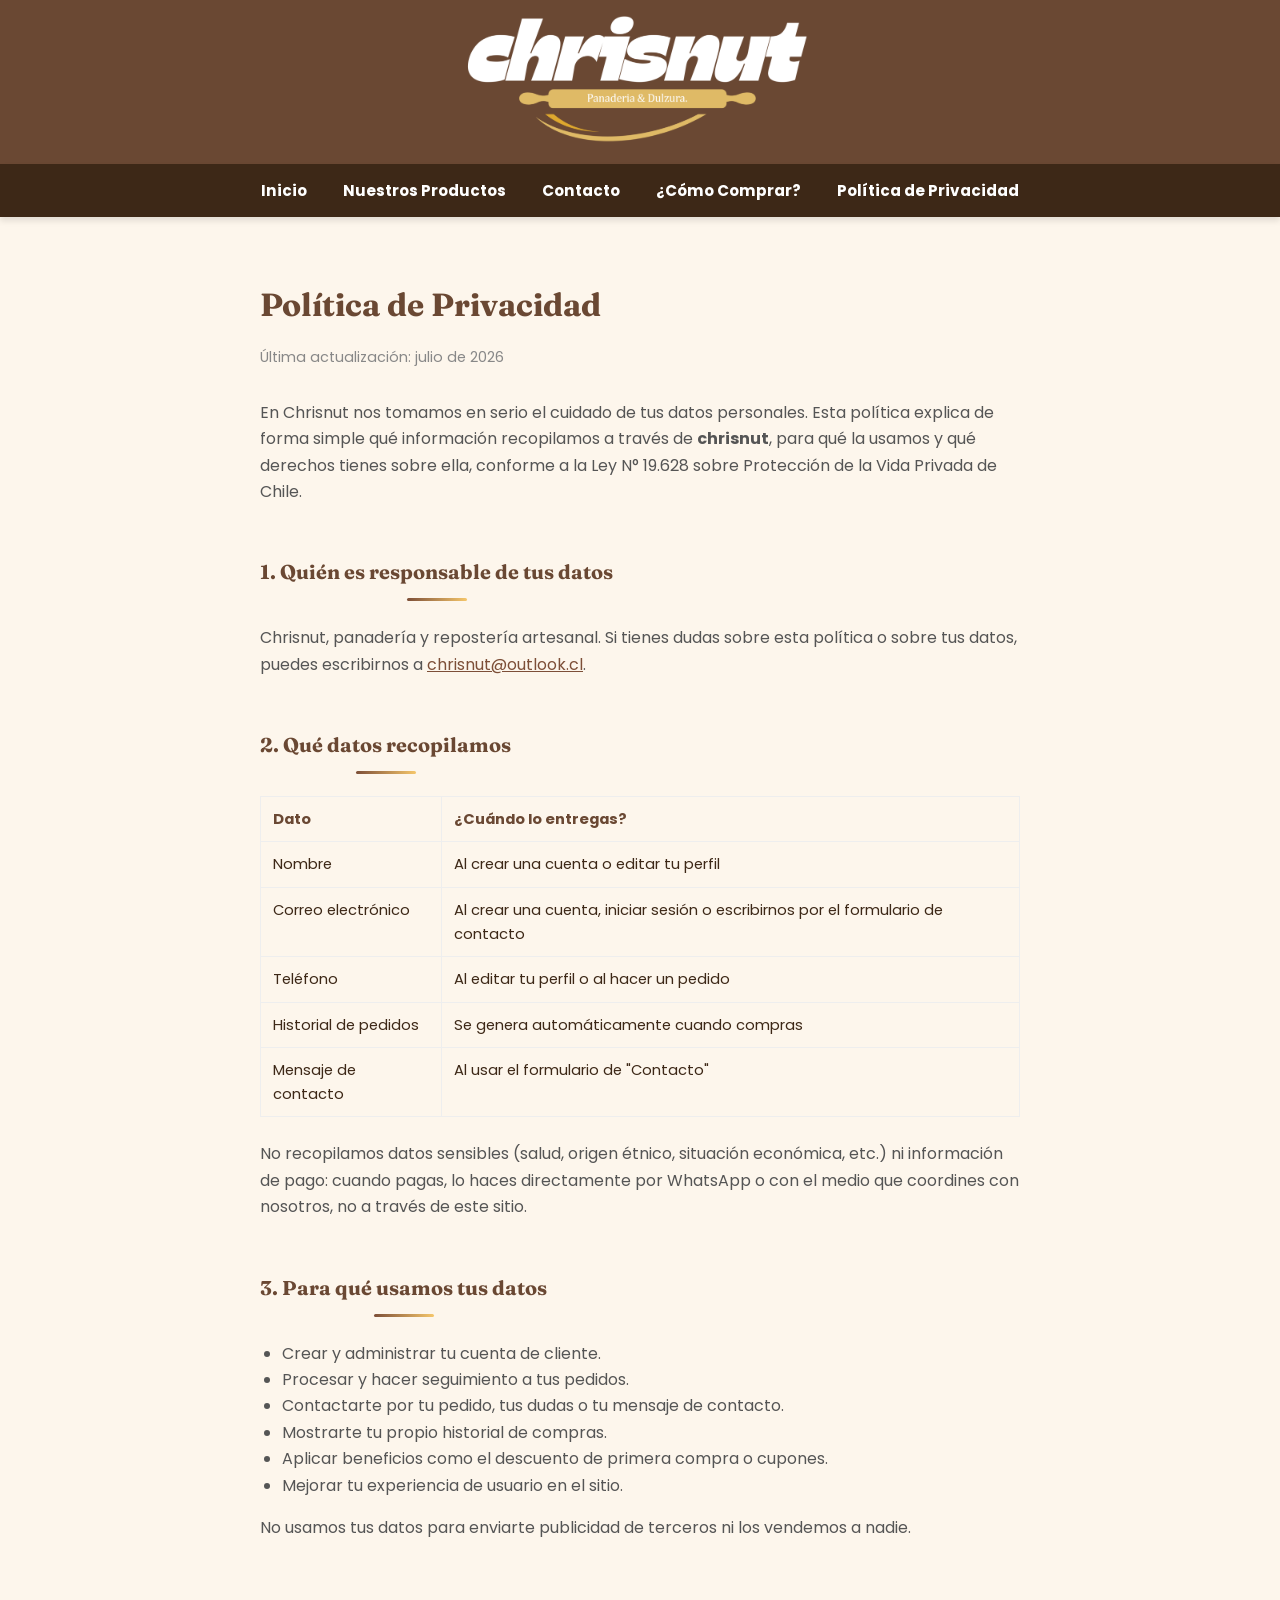
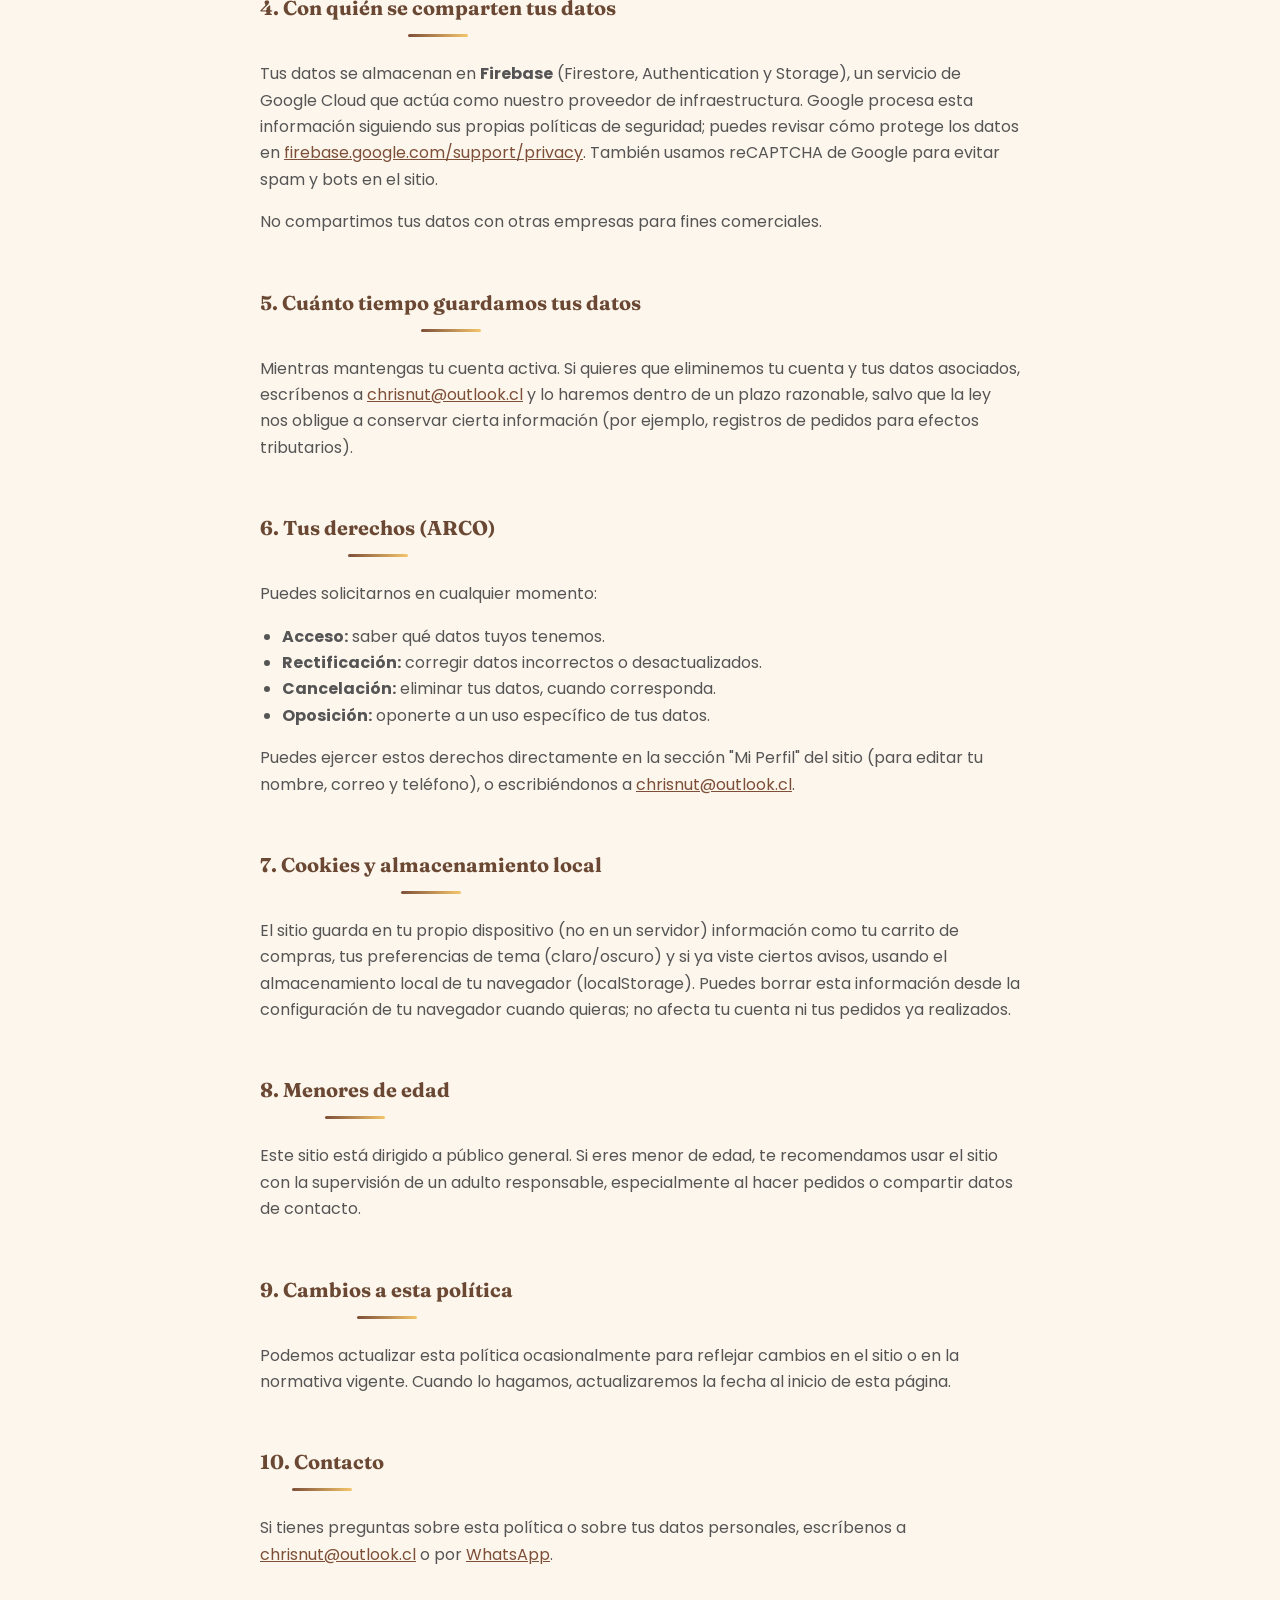
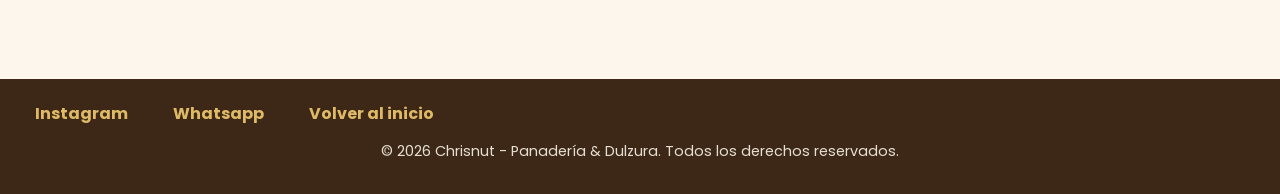
==== commit 76e4b583: "Add files via upload" ====
--- a/privacidad.html
+++ b/privacidad.html
@@ -13,7 +13,7 @@
     <link rel="preconnect" href="https://fonts.gstatic.com" crossorigin>
     <link href="https://fonts.googleapis.com/css2?family=Fraunces:wght@600;700&family=Poppins:wght@400;500;600;700&display=swap" rel="stylesheet">
 
-    <link rel="stylesheet" href="style.css?v=4">
+    <link rel="stylesheet" href="style.css">
 
     <!-- Aplica el tema guardado (claro/oscuro) antes de pintar la página, para evitar el "parpadeo" -->
     <script>
@@ -198,21 +198,10 @@
     </main>
 
     <footer class="pie-pagina">
-        <div class="pie-contenido">
-            <div class="pie-enlaces">
-                <h3>Enlaces</h3>
-                <ul>
-                    <li><a href="index.html">Inicio</a></li>
-                    <li><a href="index.html#vitrina">Nuestros Productos</a></li>
-                    <li><a href="index.html#contacto">Contacto</a></li>
-                    <li><a href="index.html#como-comprar">¿Cómo Comprar?</a></li>
-                    <li><a href="privacidad.html">Política de Privacidad</a></li>
-                </ul>
-            </div>
-            <div class="redes-sociales">
-                <a href="https://www.instagram.com/chrisnutcl/" target="_blank">Instagram</a>
-                <a href="https://wa.me/qr/JPOAXZ6QHLFOJ1" target="_blank">Whatsapp</a>
-            </div>
+        <div class="redes-sociales">
+            <a href="https://www.instagram.com/chrisnutcl/" target="_blank">Instagram</a>
+            <a href="https://wa.me/qr/JPOAXZ6QHLFOJ1" target="_blank">Whatsapp</a>
+            <a href="index.html">Volver al inicio</a>
         </div>
         <p>&copy; 2026 Chrisnut - Panadería & Dulzura. Todos los derechos reservados.</p>
     </footer>
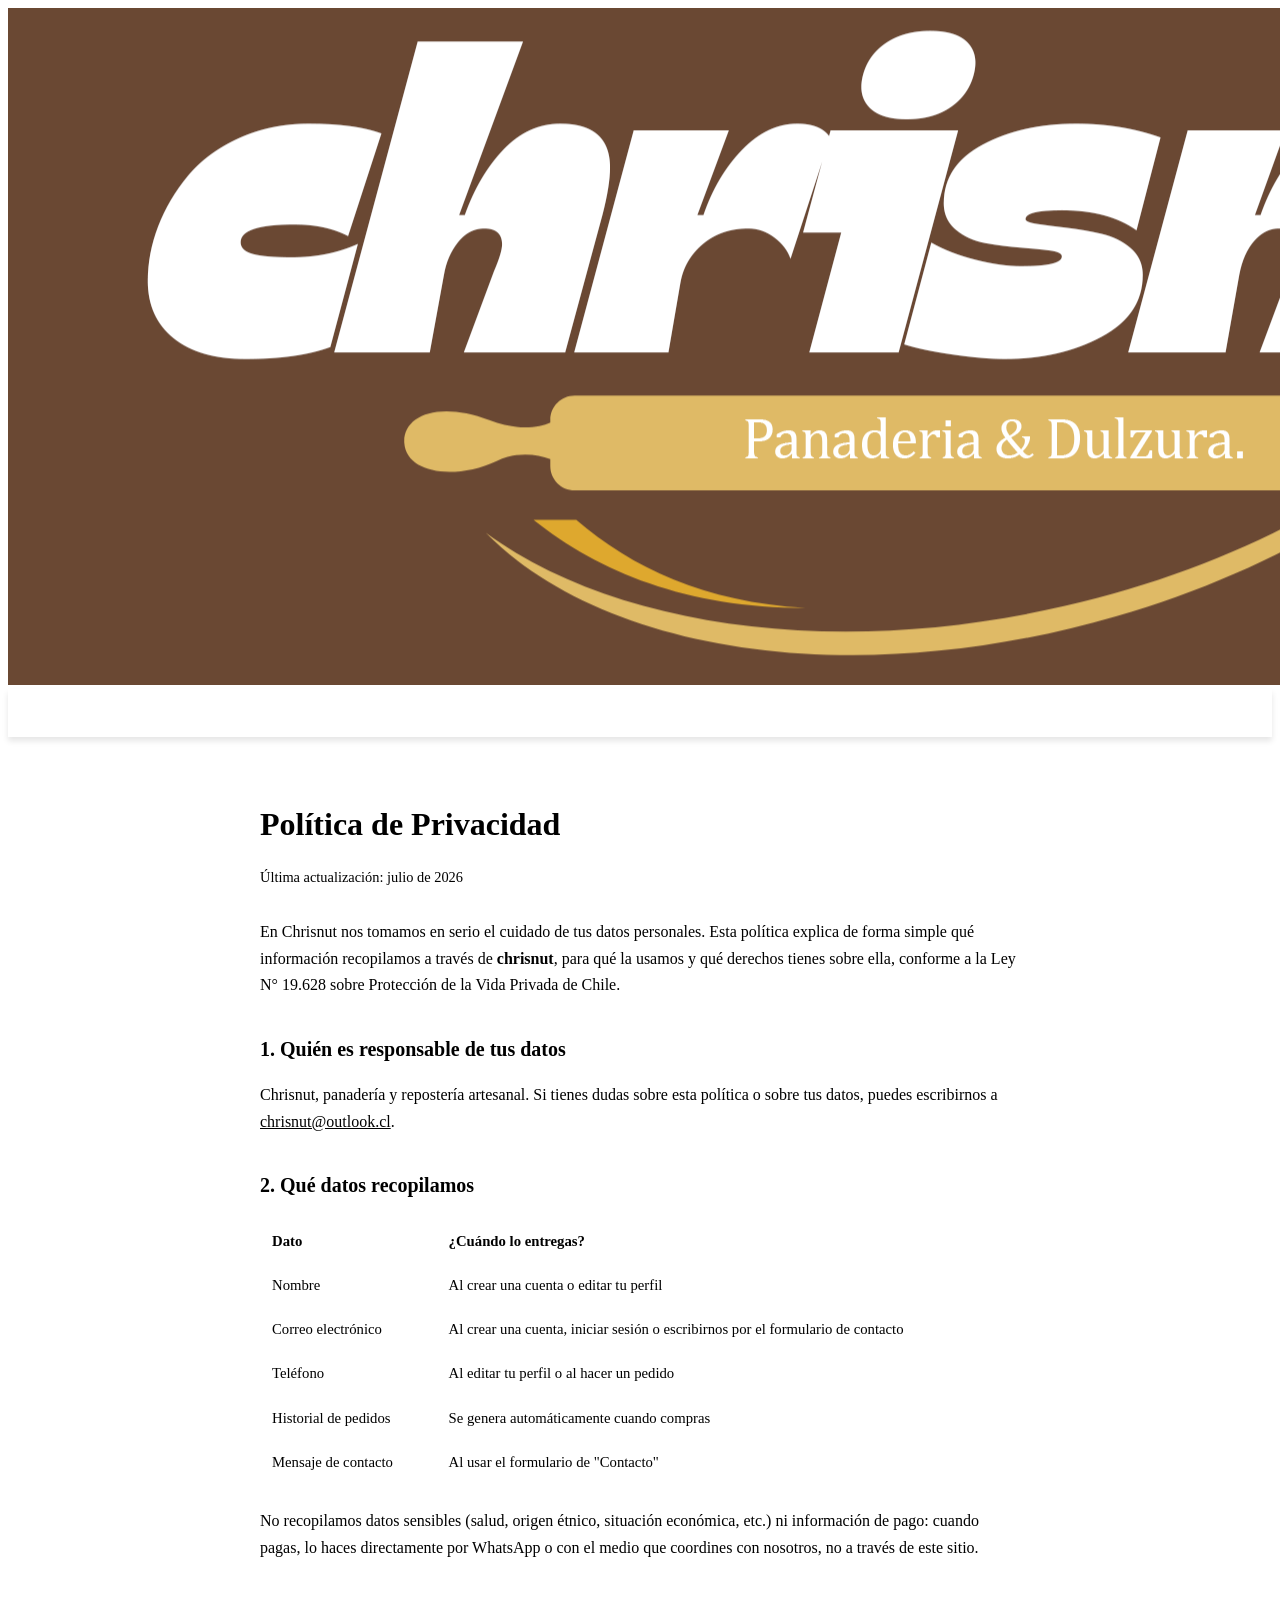
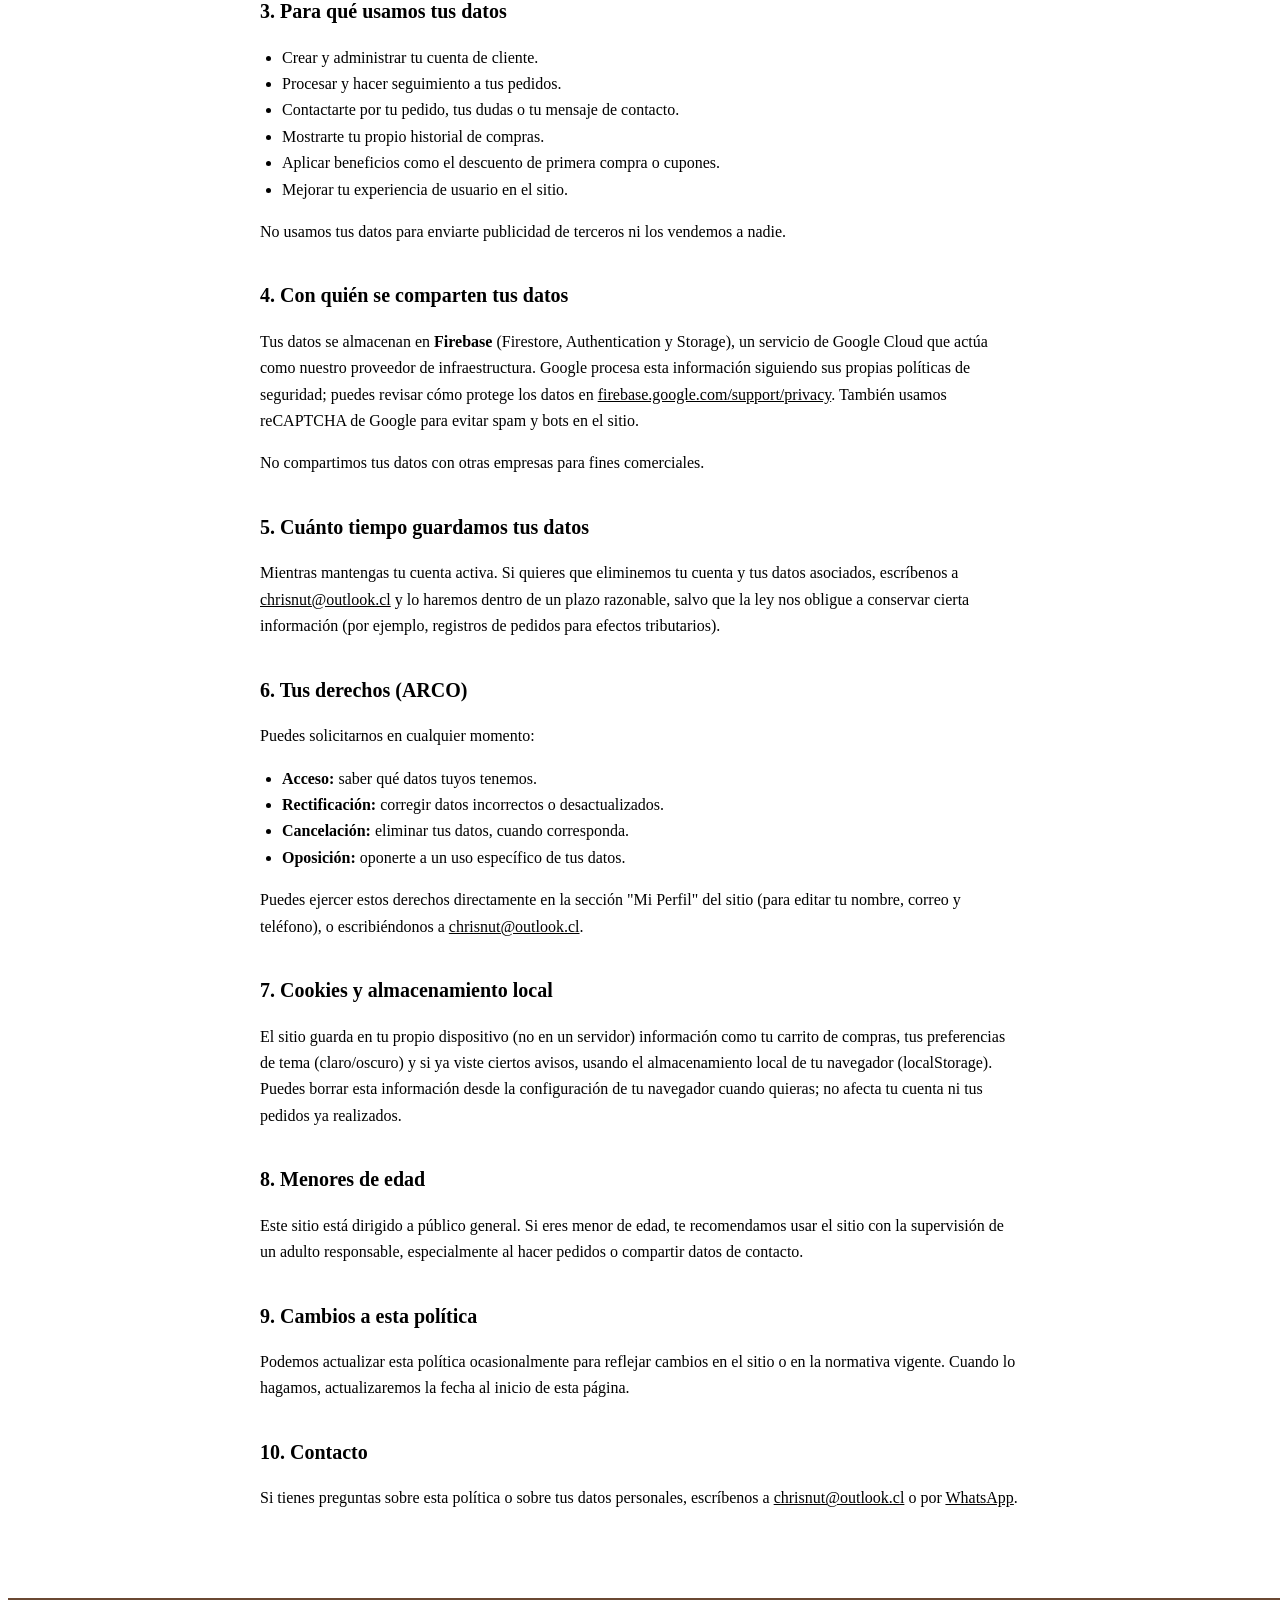
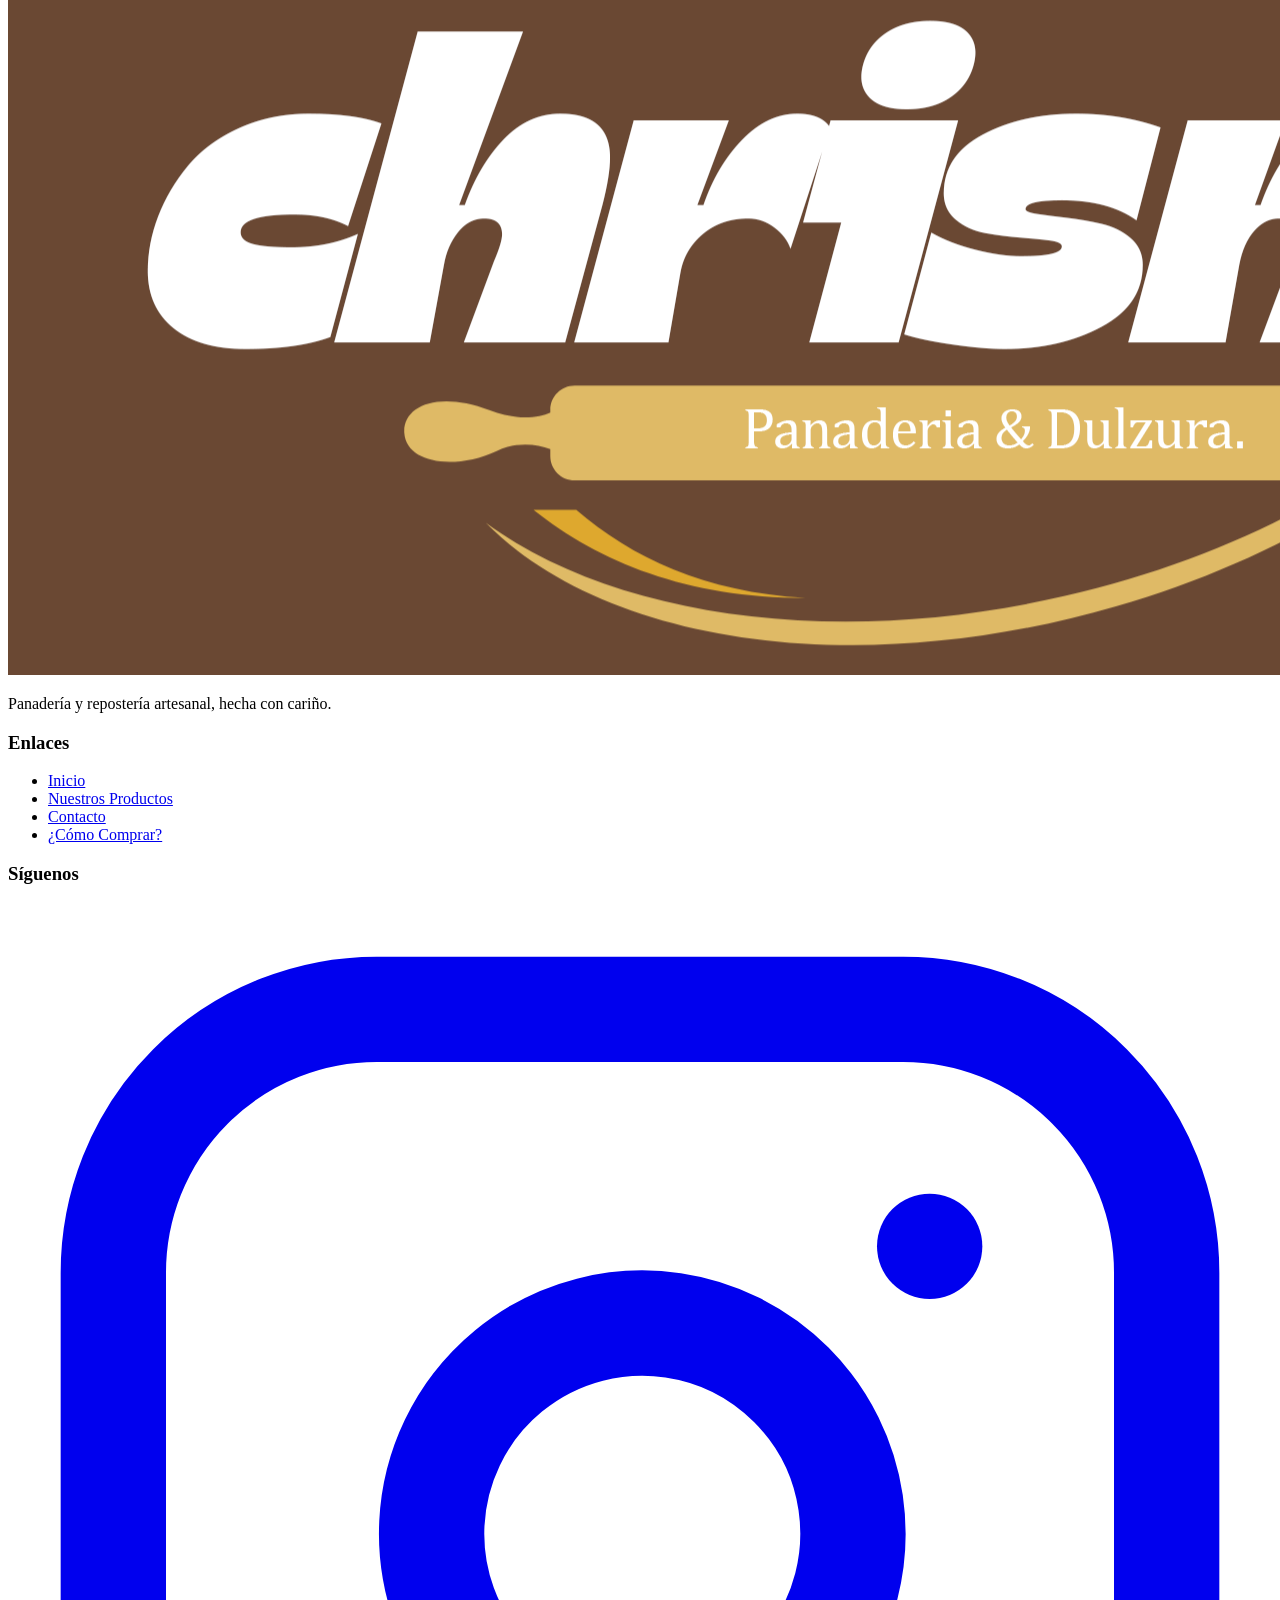
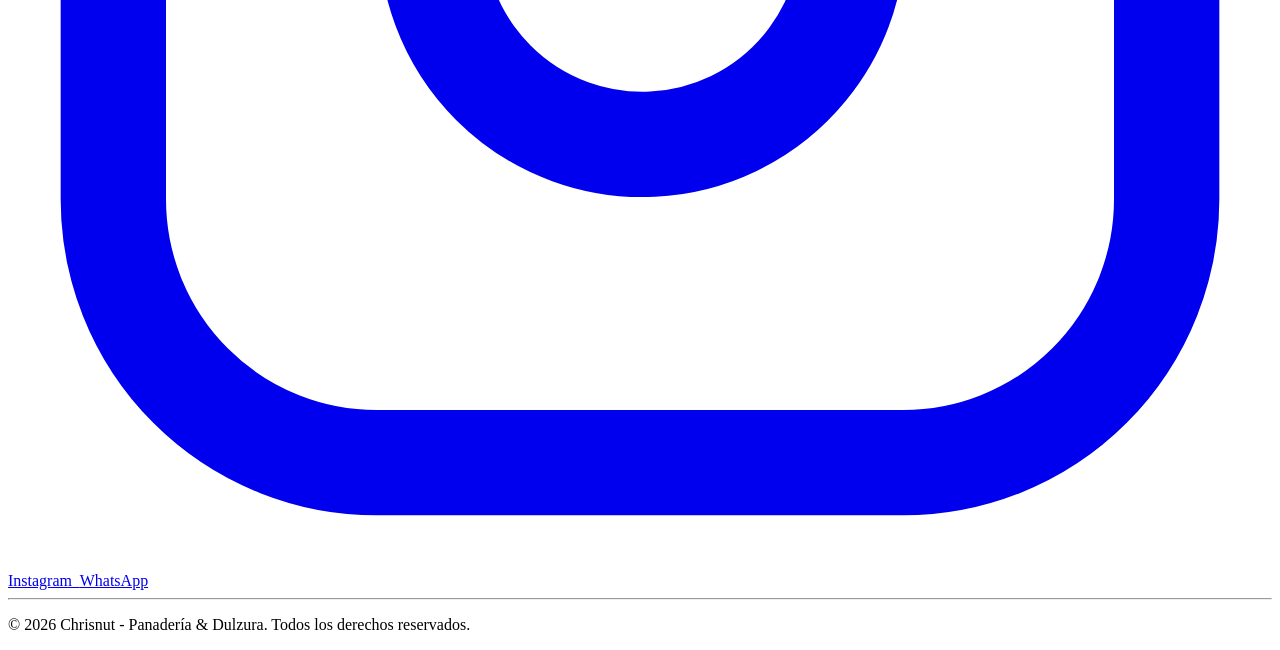
==== commit c7005926: "Add files via upload" ====
--- a/privacidad.html
+++ b/privacidad.html
@@ -198,12 +198,40 @@
     </main>
 
     <footer class="pie-pagina">
-        <div class="redes-sociales">
-            <a href="https://www.instagram.com/chrisnutcl/" target="_blank">Instagram</a>
-            <a href="https://wa.me/qr/JPOAXZ6QHLFOJ1" target="_blank">Whatsapp</a>
-            <a href="index.html">Volver al inicio</a>
+        <div class="pie-contenido">
+            <div class="pie-marca">
+                <img src="logo.png" alt="Logo Chrisnut" class="pie-logo">
+                <p class="pie-eslogan">Panadería y repostería artesanal, hecha con cariño.</p>
+            </div>
+
+            <div class="pie-enlaces">
+                <h3>Enlaces</h3>
+                <ul>
+                    <li><a href="index.html">Inicio</a></li>
+                    <li><a href="index.html#vitrina">Nuestros Productos</a></li>
+                    <li><a href="index.html#contacto">Contacto</a></li>
+                    <li><a href="index.html#como-comprar">¿Cómo Comprar?</a></li>
+                </ul>
+            </div>
+
+            <div class="pie-social">
+                <h3>Síguenos</h3>
+                <div class="redes-sociales">
+                    <a href="https://www.instagram.com/chrisnutcl/" target="_blank" rel="noopener" aria-label="Instagram de Chrisnut">
+                        <svg viewBox="0 0 24 24" fill="none" stroke="currentColor" stroke-width="2" stroke-linecap="round" stroke-linejoin="round"><rect x="2" y="2" width="20" height="20" rx="5"></rect><path d="M16 11.37A4 4 0 1 1 12.63 8 4 4 0 0 1 16 11.37z"></path><line x1="17.5" y1="6.5" x2="17.5" y2="6.5"></line></svg>
+                        <span>Instagram</span>
+                    </a>
+                    <a href="https://wa.me/qr/JPOAXZ6QHLFOJ1" target="_blank" rel="noopener" aria-label="WhatsApp de Chrisnut">
+                        <img src="https://upload.wikimedia.org/wikipedia/commons/6/6b/WhatsApp.svg" alt="">
+                        <span>WhatsApp</span>
+                    </a>
+                </div>
+            </div>
         </div>
-        <p>&copy; 2026 Chrisnut - Panadería & Dulzura. Todos los derechos reservados.</p>
+
+        <hr class="pie-divisor">
+
+        <p class="pie-copyright">&copy; 2026 Chrisnut - Panadería & Dulzura. Todos los derechos reservados.</p>
     </footer>
 
 </body>
--- a/style.css
+++ b/style.css
@@ -1,3038 +1,3789 @@
-/* ==========================================
-   VARIABLES DE COLOR (tema claro y oscuro)
-   ========================================== */
-:root {
-    --color-fondo: #fdf6ec;
-    --color-fondo-alterno: #fcfbfa;
-    --color-tarjeta: #ffffff;
-
-    --color-texto-principal: #3d2817;
-    --color-titulo: #6a4833;
-    --color-texto-secundario: #555555;
-    --color-texto-terciario: #777777;
-    --color-texto-suave: #888888;
-    --color-texto-suave-claro: #e6dfd1;
-
-    --color-borde: #cbd5e1;
-    --color-borde-suave: #eeeeee;
-    --color-gris-claro: #f1f5f9;
-    --color-gris-claro-hover: #e2e8f0;
-
-    --color-marron: #6a4833;
-    --color-marron-oscuro: #3d2817;
-    --color-acento: #7d4f38;
-    --color-acento-hover: #9c6a4a;
-    --color-acento-suave: #8a5a3f;
-    --color-dorado: #f5c66b;
-
-    --sombra-suave: rgba(0, 0, 0, 0.1);
-    --sombra-media: rgba(0, 0, 0, 0.2);
-
-    color-scheme: light;
-}
-
-html[data-tema="oscuro"] {
-    --color-fondo: #1c1712;
-    --color-fondo-alterno: #221b15;
-    --color-tarjeta: #2a221a;
-
-    --color-texto-principal: #f1e6d8;
-    --color-titulo: #e3b57f;
-    --color-texto-secundario: #cbbfae;
-    --color-texto-terciario: #b3a494;
-    --color-texto-suave: #a89986;
-    --color-texto-suave-claro: #cbbfae;
-
-    --color-borde: #4a3c2f;
-    --color-borde-suave: #3a2f26;
-    --color-gris-claro: #33291f;
-    --color-gris-claro-hover: #3d3226;
-
-    --color-acento: #b07a52;
-    --color-acento-hover: #c4906a;
-
-    --sombra-suave: rgba(0, 0, 0, 0.35);
-    --sombra-media: rgba(0, 0, 0, 0.5);
-
-    color-scheme: dark;
-}
-
-/* Transición suave al cambiar de tema */
-body, .tarjeta-producto, .tarjeta-paso, .tarjeta-testimonio,
-.modal-contenido, .formulario-contacto, .input-clave-contenedor,
-.input-telefono-contenedor, .pedido-tarjeta {
-    transition: background-color 0.3s ease, color 0.3s ease, border-color 0.3s ease;
-}
-
-/* --- Estilos Generales --- */
-html {
-    scroll-behavior: smooth; /* Hace que el menú navegue de forma suave */
-}
-
-body {
-    margin: 0;
-    font-family: 'Poppins', Arial, sans-serif;
-    background-color: var(--color-fondo);
-    color: var(--color-texto-principal);
-}
-
-h1, h2, h3 {
-    font-family: 'Fraunces', Georgia, serif;
-}
-
-/* Títulos de sección: mismo estilo en toda la página */
-main h2 {
-    color: var(--color-titulo);
-    font-size: 2rem;
-    margin-bottom: 8px;
-    position: relative;
-    display: inline-block;
-}
-
-main h2::after {
-    content: "";
-    display: block;
-    width: 60px;
-    height: 3px;
-    background: linear-gradient(90deg, var(--color-acento), var(--color-dorado));
-    border-radius: 3px;
-    margin: 10px auto 0 auto;
-}
-
-main > section {
-    padding-left: 16px;
-    padding-right: 16px;
-}
-
-@media (max-width: 600px) {
-    main h2 {
-        font-size: 1.6rem;
-    }
-}
-
-/* Aparición suave de las secciones al hacer scroll */
-.seccion-animada {
-    opacity: 0;
-    transform: translateY(24px);
-    transition: opacity 0.6s ease, transform 0.6s ease;
-}
-
-.seccion-animada.visible {
-    opacity: 1;
-    transform: translateY(0);
-}
-
-@media (prefers-reduced-motion: reduce) {
-    .seccion-animada {
-        opacity: 1;
-        transform: none;
-        transition: none;
-    }
-}
-
-.header-principal {
-    text-align: center;
-    padding: 10px 20px;
-    background-color: var(--color-marron);
-    color: white;
-}
-
-.header-principal h1 {
-    margin: 0;
-    font-size: 2.5rem;
-}
-
-.eslogan {
-    font-style: italic;
-    margin-top: 5px;
-}
-
-.logo {
-    max-width: 400px;
-    width: 100%;
-    height: auto;
-}
-
-.enlace-perfil {
-    color: white;
-    text-decoration: none;
-    font-weight: bold;
-    white-space: nowrap;
-}
-
-.icono-perfil {
-    width: 18px;
-    height: 18px;
-    vertical-align: middle;
-    margin-right: 5px;
-    position: relative;
-    top: -1px;
-}
-
-.enlace-perfil:hover {
-    color: rgb(223, 186, 102);
-}
-
-/* --- Menú de Navegación (categorías + perfil + carrito) --- */
-.menu-principal {
-    background-color: var(--color-marron-oscuro);
-    position: sticky;
-    top: 0;
-    z-index: 1000; /* Asegura que el menú siempre quede por encima al bajar */
-    box-shadow: 0 4px 6px rgba(0, 0, 0, 0.1);
-}
-
-.menu-principal ul {
-    list-style: none;
-    margin: 0;
-    padding: 0;
-    display: flex;
-    align-items: center;
-    justify-content: center;
-    flex-wrap: wrap;
-}
-
-.menu-principal li {
-    margin: 0 20px;
-}
-
-.menu-principal a {
-    color: white;
-    text-decoration: none;
-    display: block;
-    padding: 15px 10px;
-    font-weight: bold;
-}
-
-.menu-principal a:hover {
-    color: rgb(223, 186, 102);
-}
-
-/* --- Botón desplegable de Perfil ("Hola, Inicia sesión") --- */
-.item-desplegable-perfil {
-    position: relative;
-}
-
-.boton-perfil {
-    display: flex;
-    align-items: center;
-    gap: 5px;
-    background: none;
-    border: none;
-    color: white;
-    font-weight: bold;
-    font-size: 1rem;
-    font-family: inherit;
-    cursor: pointer;
-    padding: 15px 10px;
-    white-space: nowrap;
-}
-
-.boton-perfil:hover {
-    color: rgb(223, 186, 102);
-}
-
-.boton-perfil .flecha-desplegable {
-    transition: transform 0.2s ease;
-    font-size: 0.8rem;
-}
-
-.boton-perfil.atajos-activo .flecha-desplegable {
-    transform: rotate(180deg);
-}
-
-.submenu-perfil {
-    display: none;
-    position: fixed;
-    flex-direction: column;
-    list-style: none;
-    margin: 0;
-    padding: 0;
-    background-color: var(--color-marron-oscuro);
-    min-width: 220px;
-    box-shadow: 0 8px 15px rgba(0, 0, 0, 0.25);
-    border-radius: 0 0 8px 8px;
-    z-index: 1001;
-}
-
-.submenu-perfil.mostrar-submenu {
-    display: flex;
-}
-
-.submenu-perfil li {
-    margin: 0;
-    width: 100%;
-}
-
-.submenu-perfil a {
-    display: block;
-    padding: 14px 20px;
-    color: white;
-    text-decoration: none;
-    font-weight: bold;
-    white-space: nowrap;
-    border-top: 1px solid rgba(255, 255, 255, 0.1);
-}
-
-.submenu-perfil a:hover {
-    color: rgb(223, 186, 102);
-}
-
-@media (max-width: 600px) {
-    .boton-perfil {
-        font-size: 0.85rem;
-        padding: 15px 8px;
-    }
-}
-
-/* --- Grupo derecho del menú (favoritos + carrito + rayas) --- */
-.menu-principal li.grupo-derecha {
-    display: flex;
-    align-items: center;
-    gap: 4px;
-    margin-left: auto;
-}
-
-/* --- Desplegable de atajos ---
-   En escritorio: el <ul> interno se "desarma" con display:contents y sus
-   <li> quedan como si fueran hermanos directos del menú principal.
-   En celular: se convierte en un botón "Menú ⌄" con lista desplegable. --- */
-.item-desplegable {
-    position: relative;
-}
-
-.boton-atajos {
-    display: none;
-}
-
-.submenu-atajos {
-    display: contents;
-}
-
-@media (max-width: 600px) {
-    .boton-atajos {
-        display: flex;
-        align-items: center;
-        gap: 4px;
-        background: none;
-        border: none;
-        color: white;
-        font-weight: bold;
-        font-size: 0.85rem;
-        cursor: pointer;
-        padding: 15px 12px;
-        white-space: nowrap;
-    }
-
-    .flecha-desplegable {
-        transition: transform 0.2s ease;
-        font-size: 0.8rem;
-    }
-
-    .icono-hamburguesa {
-        display: flex;
-        flex-direction: column;
-        justify-content: center;
-        gap: 5px;
-        width: 22px;
-        height: 16px;
-    }
-
-    .icono-hamburguesa span {
-        display: block;
-        width: 100%;
-        height: 2px;
-        background-color: white;
-        border-radius: 2px;
-        transition: transform 0.25s ease, opacity 0.2s ease;
-    }
-
-    .boton-atajos.atajos-activo .icono-hamburguesa span:nth-child(1) {
-        transform: translateY(7px) rotate(45deg);
-    }
-
-    .boton-atajos.atajos-activo .icono-hamburguesa span:nth-child(2) {
-        opacity: 0;
-    }
-
-    .boton-atajos.atajos-activo .icono-hamburguesa span:nth-child(3) {
-        transform: translateY(-7px) rotate(-45deg);
-    }
-
-    #submenu-atajos {
-        display: none;
-        position: fixed; /* fixed (no absolute) para que no lo recorte el overflow-x:auto del menú */
-        flex-direction: column;
-        background-color: var(--color-marron-oscuro);
-        min-width: 210px;
-        box-shadow: 0 8px 15px rgba(0, 0, 0, 0.25);
-        border-radius: 0 0 8px 8px;
-        z-index: 1001;
-    }
-
-    #submenu-atajos.mostrar-submenu {
-        display: flex;
-    }
-
-    .submenu-atajos li {
-        margin: 0;
-        width: 100%;
-    }
-
-    .submenu-atajos a {
-        padding: 14px 20px;
-        border-top: 1px solid rgba(255, 255, 255, 0.1);
-        white-space: normal;
-    }
-}
-
-/* --- Vitrina de Productos --- */
-.vitrina-productos {
-    padding: 40px 20px;
-    text-align: center;
-}
-
-.contenedor-productos {
-    display: grid;
-    grid-template-columns: repeat(auto-fill, minmax(220px, 260px));
-    gap: 44px 20px;
-    margin-top: 30px;
-}
-
-.tarjeta-producto {
-    display: flex;
-    flex-direction: column;
-    height: 100%;
-    background-color: var(--color-tarjeta);
-    border-radius: 10px;
-    padding: 20px;
-    box-shadow: 0 2px 8px rgba(0, 0, 0, 0.1);
-    transition: transform 0.3s ease, box-shadow 0.3s ease; /* Transición para el efecto suave */
-}
-
-/* Efecto sutil al pasar el mouse sobre un producto */
-.tarjeta-producto:hover {
-    transform: translateY(-5px); 
-    box-shadow: 0 6px 15px rgba(0, 0, 0, 0.15);
-}
-
-/* Cuadro con "+" para agregar un producto nuevo, visible solo para el admin */
-.tarjeta-agregar-producto {
-    display: flex;
-    align-items: center;
-    justify-content: center;
-    min-height: 280px;
-    background-color: transparent;
-    border: 2px dashed var(--color-borde);
-    border-radius: 10px;
-    cursor: pointer;
-    transition: transform 0.3s ease, border-color 0.3s ease, background-color 0.3s ease;
-}
-
-.tarjeta-agregar-producto:hover {
-    transform: translateY(-5px);
-    border-color: var(--color-acento);
-    background-color: var(--color-fondo);
-}
-
-.icono-agregar-producto {
-    font-size: 3rem;
-    line-height: 1;
-    color: var(--color-texto-suave);
-    transition: color 0.3s ease;
-}
-
-.tarjeta-agregar-producto:hover .icono-agregar-producto {
-    color: var(--color-acento);
-}
-
-.tarjeta-producto h3 {
-    color: var(--color-titulo);
-    margin-top: 0;
-}
-
-/* --- Detalles de los Productos --- */
-.imagen-producto {
-    width: 100%;
-    height: 200px;
-    object-fit: cover; /* Adapta la foto sin deformarse */
-    border-radius: 8px;
-    background-color: var(--color-gris-claro); 
-    margin-bottom: 15px;
-}
-
-.tarjeta-producto .descripcion {
-    flex: 1;
-    font-size: 0.9rem;
-    color: var(--color-texto-secundario);
-}
-
-.tarjeta-producto .precio {
-    display: block;
-    font-size: 1.2rem;
-    font-weight: bold;
-    color: var(--color-acento);
-    margin-top: 10px;
-}
-
-.boton-agregar-carrito {
-    display: flex;
-    align-items: center;
-    justify-content: center;
-    gap: 8px;
-    width: 100%;
-    margin-top: 14px;
-    padding: 12px 16px;
-    border: none;
-    border-radius: 30px;
-    background: linear-gradient(135deg, var(--color-acento-suave), var(--color-marron));
-    color: white;
-    font-size: 0.95rem;
-    font-weight: bold;
-    letter-spacing: 0.3px;
-    cursor: pointer;
-    box-shadow: 0 4px 10px rgba(106, 72, 51, 0.35);
-    transition: transform 0.2s ease, box-shadow 0.2s ease, background 0.2s ease;
-}
-
-.boton-agregar-carrito::before {
-    content: "🛒";
-    font-size: 1rem;
-}
-
-.boton-agregar-carrito:hover {
-    background: linear-gradient(135deg, var(--color-acento-hover), var(--color-acento));
-    transform: translateY(-2px);
-    box-shadow: 0 6px 14px rgba(106, 72, 51, 0.45);
-}
-
-.boton-agregar-carrito:active {
-    transform: translateY(0);
-    box-shadow: 0 2px 6px rgba(106, 72, 51, 0.35);
-}
-
-.boton-agregar-carrito.animar-agregado {
-    animation: destello-agregado 0.4s ease;
-}
-
-@keyframes destello-agregado {
-    0% { transform: scale(1); }
-    40% { transform: scale(0.94); }
-    100% { transform: scale(1); }
-}
-
-.boton-agregar-carrito:disabled {
-    background: var(--color-gris-claro);
-    color: var(--color-texto-suave);
-    cursor: not-allowed;
-    box-shadow: none;
-}
-
-.boton-agregar-carrito:disabled::before {
-    content: "🚫";
-}
-
-.boton-agregar-carrito:disabled:hover {
-    transform: none;
-    box-shadow: none;
-}
-
-/* --- Contenedor principal: panel de filtros (izquierda) + vitrina (derecha) --- */
-.contenedor-vitrina-principal {
-    display: flex;
-    align-items: flex-start;
-    gap: 36px;
-    width: 100%;
-    margin: 30px 0 0;
-    text-align: left;
-}
-
-/* --- Panel de filtros (columna izquierda, como en la referencia) --- */
-.panel-filtros-vitrina {
-    flex: 0 0 220px;
-    position: sticky;
-    top: 20px;
-}
-
-.titulo-panel-filtros {
-    margin: 0 0 16px;
-    font-size: 1.1rem;
-    color: var(--color-titulo);
-}
-
-.separador-grupo-filtro {
-    border: 0;
-    height: 1px;
-    background: var(--color-borde-suave);
-    margin: 16px 0;
-}
-
-.grupo-filtro {
-    margin-bottom: 4px;
-}
-
-.cabecera-grupo-filtro {
-    display: flex;
-    align-items: center;
-    justify-content: space-between;
-    width: 100%;
-    padding: 0;
-    border: none;
-    background: none;
-    font-family: inherit;
-    font-size: 0.95rem;
-    font-weight: 600;
-    color: var(--color-texto-principal);
-    cursor: pointer;
-    margin-bottom: 14px;
-}
-
-.icono-colapsar-filtro {
-    font-size: 1.1rem;
-    color: var(--color-texto-suave);
-    line-height: 1;
-}
-
-.grupo-filtro.colapsado .contenido-grupo-filtro {
-    display: none;
-}
-
-.opcion-filtro {
-    display: flex;
-    align-items: center;
-    gap: 8px;
-    font-size: 0.9rem;
-    color: var(--color-texto-secundario);
-    margin-bottom: 12px;
-    cursor: pointer;
-}
-
-.opcion-filtro input {
-    cursor: pointer;
-}
-
-.conteo-filtro {
-    color: var(--color-texto-suave);
-}
-
-.fila-precio-filtro {
-    display: flex;
-    align-items: center;
-    gap: 8px;
-    margin-bottom: 10px;
-}
-
-.signo-peso-filtro {
-    color: var(--color-texto-suave);
-    font-weight: 600;
-}
-
-.fila-precio-filtro input {
-    width: 100%;
-    min-width: 0;
-    padding: 8px 10px;
-    border: 1px solid var(--color-borde);
-    border-radius: 6px;
-    background-color: var(--color-tarjeta);
-    color: var(--color-texto-principal);
-    font-family: inherit;
-}
-
-.boton-limpiar-filtros-vitrina {
-    width: 100%;
-    padding: 9px 12px;
-    margin-top: 6px;
-    border: 1px solid var(--color-borde);
-    border-radius: 20px;
-    background-color: transparent;
-    color: var(--color-acento);
-    font-weight: 600;
-    cursor: pointer;
-    transition: background-color 0.2s ease;
-}
-
-.boton-limpiar-filtros-vitrina:hover {
-    background-color: var(--color-fondo);
-}
-
-/* Botón "Filtros" que abre/cierra el panel: solo aparece en celular,
-   en escritorio el panel de la izquierda queda siempre visible. */
-.boton-filtros-vitrina-movil {
-    display: none;
-    align-items: center;
-    gap: 8px;
-    padding: 8px 14px;
-    border: 1px solid var(--color-borde);
-    border-radius: 20px;
-    background-color: var(--color-tarjeta);
-    color: var(--color-texto-principal);
-    font-family: inherit;
-    font-size: 0.9rem;
-    font-weight: 600;
-    cursor: pointer;
-}
-
-/* --- Columna derecha: barra de ordenar/ver + grilla de productos --- */
-.columna-vitrina-productos {
-    flex: 1;
-    min-width: 0;
-}
-
-.barra-herramientas-vitrina {
-    display: flex;
-    flex-wrap: wrap;
-    align-items: center;
-    gap: 16px;
-    padding-bottom: 16px;
-    margin-bottom: 24px;
-    border-bottom: 1px solid var(--color-borde-suave);
-}
-
-.control-orden-vitrina {
-    display: flex;
-    align-items: center;
-    gap: 8px;
-    font-size: 0.9rem;
-    color: var(--color-texto-secundario);
-}
-
-.control-orden-vitrina select {
-    padding: 8px 14px;
-    border-radius: 20px;
-    border: 1px solid var(--color-borde);
-    background-color: var(--color-tarjeta);
-    color: var(--color-texto-principal);
-    font-family: inherit;
-    cursor: pointer;
-}
-
-.control-vista-vitrina {
-    display: flex;
-    align-items: center;
-    gap: 8px;
-    font-size: 0.9rem;
-    color: var(--color-texto-secundario);
-    margin-left: auto;
-}
-
-.boton-vista {
-    width: 36px;
-    height: 36px;
-    display: flex;
-    align-items: center;
-    justify-content: center;
-    border: 1px solid var(--color-borde);
-    background-color: var(--color-tarjeta);
-    color: var(--color-texto-secundario);
-    border-radius: 8px;
-    cursor: pointer;
-    font-size: 1.05rem;
-    transition: border-color 0.2s ease, color 0.2s ease, background-color 0.2s ease;
-}
-
-.boton-vista.activo {
-    border-color: var(--color-acento);
-    color: var(--color-acento);
-    background-color: var(--color-fondo);
-}
-
-/* --- Vista de lista (alternativa a la cuadrícula) --- */
-.contenedor-productos.vista-lista {
-    display: flex;
-    flex-direction: column;
-    gap: 14px;
-}
-
-.vista-lista .tarjeta-producto {
-    display: flex;
-    flex-direction: row;
-    height: auto;
-    align-items: center;
-    gap: 20px;
-    text-align: left;
-}
-
-.vista-lista .imagen-contenedor {
-    flex: 0 0 120px;
-}
-
-.vista-lista .imagen-producto {
-    width: 120px;
-    height: 100px;
-    margin-bottom: 0;
-}
-
-.vista-lista .tarjeta-producto h3 {
-    margin: 0 0 4px;
-}
-
-.vista-lista .tarjeta-producto .descripcion {
-    min-height: 0;
-    margin: 0 0 6px;
-}
-
-.vista-lista .tarjeta-producto .precio {
-    margin-top: 0;
-}
-
-.vista-lista .boton-agregar-carrito {
-    width: auto;
-    margin-top: 0;
-    flex-shrink: 0;
-}
-
-.vista-lista .tarjeta-agregar-producto {
-    min-height: 100px;
-}
-
-/* En celular, el panel de filtros queda oculto por defecto y se abre
-   como una tarjeta desplegable al presionar el botón "Filtros". */
-@media (max-width: 900px) {
-    .contenedor-vitrina-principal {
-        flex-direction: column;
-        gap: 16px;
-    }
-
-    .boton-filtros-vitrina-movil {
-        display: flex;
-    }
-
-    .panel-filtros-vitrina {
-        display: none;
-        width: 100%;
-        flex: 1 1 auto;
-        position: static;
-        background-color: var(--color-tarjeta);
-        border: 1px solid var(--color-borde-suave);
-        border-radius: 10px;
-        padding: 20px;
-        order: 2;
-    }
-
-    .panel-filtros-vitrina.abierto {
-        display: block;
-    }
-
-    .columna-vitrina-productos {
-        order: 1;
-        width: 100%;
-    }
-}
-
-@media (max-width: 600px) {
-    .control-vista-vitrina {
-        margin-left: 0;
-    }
-
-    .vista-lista .tarjeta-producto {
-        flex-wrap: wrap;
-    }
-
-    .vista-lista .boton-agregar-carrito {
-        width: 100%;
-        margin-top: 10px;
-    }
-
-    /* --- Vitrina y tarjetas de producto en celular: 2 columnas más
-       compactas en vez de una sola columna angosta con espacio muerto --- */
-    .vitrina-productos {
-        padding: 30px 12px;
-    }
-
-    .contenedor-productos.vista-grilla {
-        grid-template-columns: repeat(2, 1fr);
-        gap: 16px 12px;
-        margin-top: 20px;
-    }
-
-    .tarjeta-producto {
-        padding: 12px;
-        border-radius: 10px;
-    }
-
-    .imagen-producto {
-        height: 110px;
-        margin-bottom: 10px;
-    }
-
-    .tarjeta-producto h3 {
-        font-size: 0.95rem;
-        margin-bottom: 4px;
-    }
-
-    .tarjeta-producto .descripcion {
-        font-size: 0.78rem;
-        display: -webkit-box;
-        -webkit-line-clamp: 2;
-        -webkit-box-orient: vertical;
-        overflow: hidden;
-    }
-
-    .tarjeta-producto .precio {
-        font-size: 1rem;
-        margin-top: 6px;
-    }
-
-    .boton-agregar-carrito {
-        padding: 9px 10px;
-        margin-top: 10px;
-        font-size: 0.8rem;
-        gap: 5px;
-    }
-
-    .tarjeta-agregar-producto {
-        min-height: 160px;
-    }
-}
-
-/* --- Etiqueta "Agotado" sobre la imagen del producto --- */
-.etiqueta-agotado-producto {
-    position: absolute;
-    top: 10px;
-    left: 10px;
-    background-color: rgba(61, 40, 23, 0.85);
-    color: #fff;
-    font-size: 0.75rem;
-    font-weight: 700;
-    letter-spacing: 0.3px;
-    padding: 4px 10px;
-    border-radius: 20px;
-}
-
-/* --- Cambiar foto de un producto presionando su imagen (solo admin) --- */
-.imagen-editable-admin {
-    cursor: pointer;
-}
-
-.boton-cambiar-foto-producto {
-    position: absolute;
-    inset: 0;
-    width: 100%;
-    height: 100%;
-    display: flex;
-    align-items: center;
-    justify-content: center;
-    background-color: rgba(0, 0, 0, 0);
-    color: transparent;
-    border: none;
-    border-radius: 8px;
-    font-weight: 600;
-    font-size: 0.9rem;
-    cursor: pointer;
-    transition: background-color 0.2s ease, color 0.2s ease;
-    z-index: 1;
-}
-
-.imagen-editable-admin:hover .boton-cambiar-foto-producto {
-    background-color: rgba(61, 40, 23, 0.55);
-    color: #fff;
-}
-
-.boton-cambiar-foto-producto:disabled {
-    background-color: rgba(61, 40, 23, 0.55);
-    color: #fff;
-    cursor: wait;
-}
-
-/* Los dispositivos táctiles no tienen "hover": mostramos el botón siempre
-   visible pero discreto para que se note que la foto se puede cambiar. */
-@media (hover: none) {
-    .imagen-editable-admin .boton-cambiar-foto-producto {
-        background-color: rgba(61, 40, 23, 0.4);
-        color: #fff;
-    }
-}
-
-/* --- Separador --- */
-.separador {
-    border: 0;
-    height: 1px;
-    background: var(--color-borde);
-    margin: 40px auto;
-    width: 80%;
-}
-
-/* --- Sección Contacto --- */
-.seccion-contacto {
-    padding: 40px 20px;
-    text-align: center;
-    background-color: var(--color-fondo-alterno); 
-}
-
-.tarjetas-info-contacto {
-    max-width: 500px;
-    margin: 30px auto 0 auto;
-    display: flex;
-    flex-direction: column;
-    gap: 12px;
-    text-align: left;
-}
-
-.tarjeta-info-contacto {
-    display: flex;
-    align-items: center;
-    gap: 16px;
-    background: var(--color-tarjeta);
-    border: 1px solid var(--color-borde-suave);
-    border-radius: 10px;
-    padding: 14px 18px;
-}
-
-.icono-info-contacto {
-    flex-shrink: 0;
-    width: 42px;
-    height: 42px;
-    display: flex;
-    align-items: center;
-    justify-content: center;
-    font-size: 1.2rem;
-    border-radius: 10px;
-    background: var(--color-gris-claro);
-}
-
-.texto-info-contacto {
-    display: flex;
-    flex-direction: column;
-    gap: 2px;
-}
-
-.texto-info-contacto strong {
-    color: var(--color-texto-principal);
-    font-size: 0.95rem;
-}
-
-.texto-info-contacto a,
-.texto-info-contacto span {
-    color: var(--color-acento);
-    text-decoration: none;
-    font-size: 0.9rem;
-}
-
-.texto-info-contacto a:hover {
-    text-decoration: underline;
-}
-
-.formulario-contacto {
-    max-width: 500px;
-    margin: 30px auto 0 auto;
-    text-align: left;
-    background: var(--color-tarjeta);
-    padding: 30px;
-    border-radius: 10px;
-    box-shadow: 0 4px 12px rgba(0, 0, 0, 0.05);
-}
-
-.grupo-formulario {
-    margin-bottom: 20px;
-}
-
-.grupo-formulario label {
-    display: block;
-    margin-bottom: 8px;
-    font-weight: bold;
-    color: var(--color-texto-principal);
-}
-
-.grupo-formulario input,
-.grupo-formulario textarea {
-    width: 100%;
-    padding: 10px;
-    border: 1px solid var(--color-borde);
-    border-radius: 6px;
-    font-family: Arial, sans-serif;
-    box-sizing: border-box; 
-}
-
-.grupo-formulario input:focus,
-.grupo-formulario textarea:focus {
-    outline: none;
-    border-color: var(--color-acento); 
-}
-
-.boton-enviar {
-    background-color: var(--color-acento);
-    color: white;
-    border: none;
-    padding: 12px 20px;
-    font-size: 1rem;
-    font-weight: bold;
-    border-radius: 6px;
-    cursor: pointer;
-    width: 100%;
-    transition: background-color 0.3s ease;
-}
-
-.boton-enviar:hover {
-    background-color: var(--color-marron-oscuro); 
-}
-
-/* --- Pie de Página --- */
-.pie-pagina {
-    background-color: var(--color-marron-oscuro);
-    color: var(--color-texto-suave-claro);
-    text-align: center;
-    padding: 22px 20px 18px;
-    margin-top: 25px;
-    font-size: 0.9rem;
-}
-
-.pie-contenido {
-    display: grid;
-    grid-template-columns: 1fr auto 1fr;
-    align-items: start;
-    max-width: 1100px;
-    margin: 0 auto 15px;
-    padding-bottom: 15px;
-    border-bottom: 1px solid rgba(255, 255, 255, 0.12);
-}
-
-/* --- Enlaces (columna izquierda, vertical con viñetas) --- */
-.pie-enlaces {
-    grid-column: 1;
-    text-align: left;
-}
-
-.pie-enlaces h3 {
-    color: rgb(223, 186, 102);
-    font-family: 'Fraunces', Georgia, serif;
-    font-size: 1rem;
-    margin: 0 0 10px;
-    text-align: left;
-}
-
-.pie-enlaces ul {
-    list-style: disc;
-    margin: 0;
-    padding-left: 20px;
-    text-align: left;
-}
-
-.pie-enlaces li {
-    margin-bottom: 6px;
-    text-align: left;
-}
-
-.pie-enlaces a {
-    color: rgb(223, 186, 102);
-    text-decoration: none;
-    font-family: 'Fraunces', Georgia, serif;
-    font-size: 0.9rem;
-    transition: color 0.3s ease;
-}
-
-.pie-enlaces a:hover {
-    color: white;
-}
-
-/* --- Redes Sociales (centradas) --- */
-.redes-sociales {
-    grid-column: 2;
-    justify-self: center;
-    align-self: center;
-    display: flex;
-    align-items: center;
-    gap: 15px;
-}
-
-.redes-sociales a {
-    color: rgb(223, 186, 102); 
-    text-decoration: none;
-    margin: 0 15px;
-    font-weight: bold;
-    font-size: 1rem;
-    transition: color 0.3s ease, transform 0.3s ease;
-    display: inline-block;
-}
-
-.redes-sociales a:hover {
-    color: white;
-    transform: translateY(-3px); 
-}
-
-@media (max-width: 600px) {
-    .pie-contenido {
-        grid-template-columns: 1fr;
-        justify-items: center;
-        text-align: center;
-        gap: 20px;
-    }
-
-    .pie-enlaces {
-        grid-column: 1;
-        text-align: center;
-    }
-
-    .pie-enlaces ul {
-        display: inline-block;
-        text-align: left;
-    }
-
-    .redes-sociales {
-        grid-column: 1;
-    }
-}
-
-/* --- Estilos para el Prefijo Fijo de Teléfono --- */
-.input-telefono-contenedor {
-    display: flex; 
-    align-items: center; 
-    border: 1px solid var(--color-borde);
-    border-radius: 6px;
-    background-color: var(--color-tarjeta);
-    overflow: hidden;
-    width: 100%; 
-    box-sizing: border-box;
-}
-
-.prefijo-fijo {
-    background-color: var(--color-gris-claro);
-    color: var(--color-texto-principal);
-    padding: 10px 14px;
-    font-weight: bold;
-    border-right: 1px solid var(--color-borde);
-    white-space: nowrap; 
-    display: flex;
-    align-items: center;
-    height: 100%;
-    user-select: none;
-}
-
-.input-telefono-contenedor input {
-    border: none !important;
-    padding: 10px;
-    font-family: Arial, sans-serif;
-    box-sizing: border-box;
-    width: 100%;
-    height: 100%;
-}
-
-.input-telefono-contenedor input:focus {
-    outline: none;
-}
-
-.input-telefono-contenedor:focus-within {
-    border-color: var(--color-acento);
-    box-shadow: 0 0 0 1px var(--color-acento);
-}
-
-.seccion-contacto {
-    scroll-margin-top: 70px; 
-}
-
-/* --- Botón Flotante de WhatsApp --- */
-.whatsapp-flotante {
-    position: fixed;
-    width: 60px;
-    height: 60px;
-    bottom: 30px;
-    right: 30px;
-    background-color: #25d366;
-    border-radius: 50%;
-    display: flex;
-    align-items: center;
-    justify-content: center;
-    box-shadow: 0 4px 10px rgba(0, 0, 0, 0.3);
-    z-index: 2000; 
-    transition: transform 0.3s ease, box-shadow 0.3s ease;
-}
-
-.whatsapp-flotante img {
-    width: 35px;
-    height: 35px;
-}
-
-.whatsapp-flotante:hover {
-    transform: scale(1.1);
-    box-shadow: 0 6px 15px rgba(0, 0, 0, 0.4);
-}
-
-/* --- Botón Flotante del Carrito (arriba del de WhatsApp) --- */
-.botones-flotantes-contenedor {
-    position: fixed;
-    bottom: 30px;
-    right: 30px;
-    z-index: 2000;
-    display: flex;
-    flex-direction: column;
-    align-items: center;
-    gap: 14px;
-}
-
-.botones-flotantes-contenedor .whatsapp-flotante,
-.botones-flotantes-contenedor .carrito-flotante {
-    position: relative;
-    bottom: auto;
-    right: auto;
-}
-
-.carrito-flotante {
-    position: relative;
-    width: 60px;
-    height: 60px;
-    background-color: var(--color-acento);
-    color: white;
-    border: none;
-    border-radius: 50%;
-    display: flex;
-    align-items: center;
-    justify-content: center;
-    font-size: 1.5rem;
-    cursor: pointer;
-    box-shadow: 0 4px 10px rgba(0, 0, 0, 0.3);
-    transition: transform 0.3s ease, box-shadow 0.3s ease;
-    animation: aparecerCarritoFlotante 0.25s ease;
-}
-
-.carrito-flotante:hover {
-    transform: scale(1.1);
-    box-shadow: 0 6px 15px rgba(0, 0, 0, 0.4);
-}
-
-.contador-carrito-flotante {
-    position: absolute;
-    top: -4px;
-    right: -4px;
-    background-color: #dc2626;
-    color: white;
-    font-size: 0.7rem;
-    font-weight: bold;
-    min-width: 20px;
-    height: 20px;
-    border-radius: 50%;
-    display: flex;
-    align-items: center;
-    justify-content: center;
-    padding: 0 4px;
-    box-sizing: border-box;
-    border: 2px solid var(--color-tarjeta);
-}
-
-@keyframes aparecerCarritoFlotante {
-    from {
-        opacity: 0;
-        transform: scale(0.5);
-    }
-    to {
-        opacity: 1;
-        transform: scale(1);
-    }
-}
-
-/* --- Botón Flotante de Estado del Pedido ---
-   Aparece justo cuando se envía un pedido (reemplazando visualmente al
-   carrito flotante, que se oculta al vaciarse). Muestra un ícono y un color
-   distinto según el estado actual (pendiente/confirmado/entregado/cancelado)
-   y se mantiene sincronizado en tiempo real con Firestore. */
-.estado-pedido-flotante {
-    position: relative;
-    width: 60px;
-    height: 60px;
-    border: none;
-    border-radius: 50%;
-    display: flex;
-    align-items: center;
-    justify-content: center;
-    font-size: 1.6rem;
-    color: white;
-    cursor: pointer;
-    box-shadow: 0 4px 10px rgba(0, 0, 0, 0.3);
-    transition: transform 0.3s ease, box-shadow 0.3s ease, background-color 0.3s ease;
-    animation: aparecerCarritoFlotante 0.25s ease;
-    background-color: #f59e0b; /* color por defecto: pendiente */
-}
-
-.estado-pedido-flotante:hover {
-    transform: scale(1.1);
-    box-shadow: 0 6px 15px rgba(0, 0, 0, 0.4);
-}
-
-.estado-pedido-flotante-pendiente {
-    background-color: #f59e0b;
-}
-
-.estado-pedido-flotante-confirmado {
-    background-color: #3b82f6;
-}
-
-.estado-pedido-flotante-entregado {
-    background-color: #22c55e;
-}
-
-.estado-pedido-flotante-cancelado {
-    background-color: #ef4444;
-}
-
-@keyframes latidoEstadoPedido {
-    0% { box-shadow: 0 4px 10px rgba(0, 0, 0, 0.3), 0 0 0 0 rgba(245, 158, 11, 0.55); }
-    70% { box-shadow: 0 4px 10px rgba(0, 0, 0, 0.3), 0 0 0 10px rgba(245, 158, 11, 0); }
-    100% { box-shadow: 0 4px 10px rgba(0, 0, 0, 0.3), 0 0 0 0 rgba(245, 158, 11, 0); }
-}
-
-.estado-pedido-flotante-pendiente {
-    animation: aparecerCarritoFlotante 0.25s ease, latidoEstadoPedido 1.8s ease-in-out infinite;
-}
-
-.mensaje-seguimiento-pedido {
-    margin: 8px 0 0;
-    font-size: 0.85rem;
-    color: var(--color-texto-suave);
-}
-
-/* --- Estilos para Sección Cómo Comprar --- */
-.seccion-pasos {
-    padding: 40px 20px;
-    text-align: center;
-}
-
-.subtitulo-seccion {
-    color: var(--color-texto-secundario);
-    font-style: italic;
-    margin-bottom: 30px;
-}
-
-.contenedor-pasos {
-    display: flex;
-    flex-wrap: wrap;
-    justify-content: center;
-    gap: 30px;
-    max-width: 1000px;
-    margin: 0 auto;
-}
-
-.tarjeta-paso {
-    background-color: var(--color-tarjeta);
-    border-radius: 12px;
-    padding: 25px;
-    width: 280px;
-    box-shadow: 0 4px 10px rgba(0, 0, 0, 0.04);
-    box-sizing: border-box;
-}
-
-.icono-paso {
-    font-size: 2.5rem;
-    margin-bottom: 15px;
-}
-
-.tarjeta-paso h3 {
-    color: var(--color-titulo);
-    margin-top: 0;
-    font-size: 1.2rem;
-}
-
-.tarjeta-paso p {
-    font-size: 0.9rem;
-    color: var(--color-texto-secundario);
-    line-height: 1.5;
-}
-
-/* --- Estilos para Sección Testimonios --- */
-.seccion-testimonios {
-    padding: 40px 20px;
-    text-align: center;
-    background-color: var(--color-fondo-alterno); 
-}
-
-.contenedor-testimonios {
-    display: flex;
-    flex-wrap: wrap;
-    justify-content: center;
-    gap: 30px;
-    max-width: 900px;
-    margin: 0 auto;
-}
-
-.tarjeta-testimonio {
-    position: relative;
-    background-color: var(--color-tarjeta);
-    border-left: 4px solid var(--color-acento); 
-    border-radius: 8px;
-    padding: 20px;
-    width: 400px;
-    text-align: left;
-    box-shadow: 0 4px 12px rgba(0, 0, 0, 0.03);
-    box-sizing: border-box;
-}
-
-/* Botón "X" para que el admin borre una opinión ya publicada */
-.boton-borrar-testimonio-publico {
-    position: absolute;
-    top: 10px;
-    right: 10px;
-    width: 26px;
-    height: 26px;
-    border: none;
-    border-radius: 50%;
-    background-color: #b91c1c;
-    color: white;
-    font-size: 0.85rem;
-    font-weight: bold;
-    line-height: 1;
-    cursor: pointer;
-    display: flex;
-    align-items: center;
-    justify-content: center;
-    box-shadow: 0 2px 6px rgba(0, 0, 0, 0.25);
-    transition: filter 0.2s ease, transform 0.2s ease;
-}
-
-.boton-borrar-testimonio-publico:hover {
-    filter: brightness(1.1);
-    transform: scale(1.08);
-}
-
-.estrellas {
-    margin-bottom: 10px;
-    font-size: 0.9rem;
-}
-
-.comentario {
-    font-style: italic;
-    color: var(--color-texto-secundario);
-    font-size: 0.95rem;
-    line-height: 1.5;
-    margin: 0 0 10px 0;
-}
-
-.cliente {
-    color: var(--color-acento);
-    margin: 0;
-    font-size: 0.9rem;
-}
-
-/* --- Botón de Testimonios --- */
-.boton-dejar-testimonio {
-    background-color: var(--color-acento);
-    color: white;
-    border: none;
-    padding: 12px 25px;
-    font-size: 1rem;
-    font-weight: bold;
-    border-radius: 30px;
-    cursor: pointer;
-    margin-top: 30px;
-    transition: background-color 0.3s ease, transform 0.2s ease;
-}
-
-.boton-dejar-testimonio:hover {
-    background-color: var(--color-marron-oscuro);
-    transform: scale(1.05);
-}
-
-/* --- Estilos del Modal (Ventana Emergente) --- */
-.modal-fondo {
-    display: none; 
-    position: fixed;
-    z-index: 3000; 
-    left: 0;
-    top: 0;
-    width: 100%;
-    height: 100vh;
-    height: 100dvh; /* En iPhone, 100vh no descuenta la barra de direcciones
-                       dinámica de Safari y el modal queda cortado por arriba;
-                       100dvh sí se ajusta al alto real visible. */
-    padding: 20px 0;
-    box-sizing: border-box;
-    background-color: rgba(0, 0, 0, 0.5); 
-    justify-content: center;
-    align-items: center;
-}
-
-.modal-contenido {
-    background-color: var(--color-tarjeta);
-    padding: 30px;
-    border-radius: 12px;
-    width: 90%;
-    max-width: 450px;
-    box-shadow: 0 10px 25px rgba(0,0,0,0.2);
-    position: relative;
-    text-align: left;
-    box-sizing: border-box;
-    animation: aparecerModal 0.25s ease;
-}
-
-@keyframes aparecerModal {
-    from {
-        opacity: 0;
-        transform: scale(0.95) translateY(10px);
-    }
-    to {
-        opacity: 1;
-        transform: scale(1) translateY(0);
-    }
-}
-
-.cerrar-modal {
-    position: absolute;
-    right: 14px;
-    top: 14px;
-    width: 32px;
-    height: 32px;
-    display: flex;
-    align-items: center;
-    justify-content: center;
-    font-size: 20px;
-    line-height: 1;
-    font-weight: bold;
-    color: var(--color-texto-suave);
-    background-color: var(--color-fondo);
-    border-radius: 50%;
-    cursor: pointer;
-    z-index: 5;
-    transition: background-color 0.2s ease, color 0.2s ease;
-}
-
-.cerrar-modal:hover {
-    color: var(--color-texto-principal);
-    background-color: var(--color-borde-suave);
-}
-
-.modal-contenido h3 {
-    margin-top: 0;
-    color: var(--color-titulo);
-}
-
-/* --- Modal de aviso / confirmación (reemplaza al alert() y confirm() nativos) --- */
-.modal-aviso-contenido {
-    max-width: 380px;
-    text-align: center;
-    padding: 34px 28px 28px;
-}
-
-.icono-aviso {
-    width: 64px;
-    height: 64px;
-    border-radius: 50%;
-    display: flex;
-    align-items: center;
-    justify-content: center;
-    font-size: 2rem;
-    margin: 0 auto 18px;
-    background: var(--color-gris-claro);
-    animation: aparecerIconoAviso 0.35s ease;
-}
-
-@keyframes aparecerIconoAviso {
-    from { opacity: 0; transform: scale(0.6); }
-    to { opacity: 1; transform: scale(1); }
-}
-
-.icono-aviso-exito { background: #dcf5e3; }
-.icono-aviso-error { background: #fbe1e1; }
-.icono-aviso-advertencia { background: #fdf1d8; }
-
-html[data-tema="oscuro"] .icono-aviso-exito { background: rgba(76, 175, 80, 0.18); }
-html[data-tema="oscuro"] .icono-aviso-error { background: rgba(220, 38, 38, 0.2); }
-html[data-tema="oscuro"] .icono-aviso-advertencia { background: rgba(245, 158, 11, 0.2); }
-
-.mensaje-aviso {
-    color: var(--color-texto-principal);
-    font-size: 1rem;
-    line-height: 1.5;
-    margin: 0 0 24px;
-}
-
-.botones-confirmacion {
-    display: flex;
-    gap: 12px;
-}
-
-.botones-confirmacion .boton-enviar-modal,
-.botones-confirmacion .boton-secundario-modal {
-    flex: 1;
-    margin-top: 0;
-}
-
-/* --- Modal de bienvenida: aviso de descuento por registrarse (primera visita) --- */
-.modal-bienvenida-contenido {
-    max-width: 380px;
-    text-align: center;
-    padding: 38px 30px 30px;
-}
-
-.modal-bienvenida-insignia {
-    width: 80px;
-    height: 80px;
-    border-radius: 50%;
-    display: flex;
-    align-items: center;
-    justify-content: center;
-    overflow: hidden;
-    margin: 0 auto 18px;
-    background: #6a4833;
-    box-shadow: 0 8px 18px rgba(125, 79, 56, 0.35);
-    animation: aparecerIconoAviso 0.4s ease;
-}
-
-.modal-bienvenida-logo {
-    width: 82%;
-    height: 82%;
-    object-fit: contain;
-}
-
-.modal-bienvenida-titulo {
-    font-family: 'Fraunces', serif;
-    margin: 0 0 8px;
-    color: var(--color-titulo);
-}
-
-.modal-bienvenida-descuento {
-    margin: 0 0 12px;
-    font-size: 1.1rem;
-    color: var(--color-texto-principal);
-}
-
-.modal-bienvenida-descuento strong {
-    font-size: 1.7rem;
-    background: linear-gradient(90deg, var(--color-acento), var(--color-dorado));
-    -webkit-background-clip: text;
-    background-clip: text;
-    color: transparent;
-}
-
-.modal-bienvenida-texto {
-    color: var(--color-texto-secundario);
-    font-size: 0.92rem;
-    line-height: 1.5;
-    margin: 0 0 22px;
-}
-
-.modal-bienvenida-mas-tarde {
-    display: block;
-    width: 100%;
-    background: none;
-    border: none;
-    color: var(--color-texto-suave);
-    font-size: 0.85rem;
-    text-decoration: underline;
-    cursor: pointer;
-    margin-top: 14px;
-    font-family: inherit;
-}
-
-.modal-bienvenida-mas-tarde:hover {
-    color: var(--color-texto-principal);
-}
-
-/* --- Modal de Perfil: tarjeta centrada y con scroll si el contenido crece --- */
-#modal-perfil .modal-contenido {
-    max-width: 480px;
-    max-height: 90vh;
-    max-height: 90dvh;
-    overflow-y: auto;
-}
-
-/* Cuando el panel de administrador está visible, el modal de perfil se
-   ensancha para dar más espacio y comodidad al revisar/aprobar opiniones. */
-#modal-perfil .modal-contenido.modal-ancho-admin {
-    max-width: 820px;
-}
-
-/* Favoritos: misma tarjeta angosta y prolija que el resto de los modales */
-#modal-favoritos .modal-contenido {
-    max-height: 85vh;
-}
-
-.separador-perfil {
-    border: none;
-    border-top: 1px solid var(--color-borde-suave);
-    margin: 25px 0 20px;
-}
-
-.seccion-favoritos-perfil h3 {
-    margin-bottom: 10px;
-}
-
-.lista-favoritos-perfil {
-    max-height: 220px;
-    overflow-y: auto;
-    margin: 0;
-}
-
-.seccion-pedidos-perfil h3 {
-    margin-bottom: 10px;
-}
-
-.encabezado-historial-pedidos {
-    display: flex;
-    align-items: center;
-    justify-content: space-between;
-    flex-wrap: wrap;
-    gap: 8px;
-    margin-bottom: 10px;
-}
-
-.encabezado-historial-pedidos h3 {
-    margin-bottom: 0;
-}
-
-.filtro-mes-pedidos {
-    border: 1px solid var(--color-borde-suave);
-    background-color: var(--color-fondo);
-    color: var(--color-texto-principal);
-    border-radius: 8px;
-    padding: 6px 10px;
-    font-family: inherit;
-    font-size: 0.85rem;
-    cursor: pointer;
-}
-
-.filtro-mes-pedidos:focus {
-    outline: none;
-    border-color: var(--color-acento);
-}
-
-.lista-pedidos-perfil {
-    max-height: 260px;
-    overflow-y: auto;
-    display: flex;
-    flex-direction: column;
-    gap: 10px;
-}
-
-.pedido-tarjeta {
-    border: 1px solid var(--color-borde-suave);
-    border-radius: 8px;
-    padding: 12px 14px;
-    background-color: var(--color-fondo);
-}
-
-.pedido-encabezado {
-    display: flex;
-    justify-content: space-between;
-    align-items: center;
-    margin-bottom: 6px;
-    flex-wrap: wrap;
-    gap: 6px;
-}
-
-.pedido-fecha {
-    font-size: 0.8rem;
-    color: var(--color-texto-suave);
-}
-
-.pedido-estado {
-    font-size: 0.75rem;
-    font-weight: bold;
-    padding: 3px 10px;
-    border-radius: 12px;
-    white-space: nowrap;
-}
-
-.pedido-estado-pendiente {
-    background-color: #fef3c7;
-    color: #92400e;
-}
-
-.pedido-estado-confirmado {
-    background-color: #dbeafe;
-    color: #1e40af;
-}
-
-.pedido-estado-entregado {
-    background-color: #dcfce7;
-    color: #166534;
-}
-
-.pedido-estado-cancelado {
-    background-color: #fee2e2;
-    color: #991b1b;
-}
-
-/* Selector de estado del pedido (panel admin): un <select> real y bonito,
-   coloreado según el estado actual, para poder elegir cualquier estado
-   directamente en vez de solo avanzar de a uno. */
-.selector-estado-envoltura {
-    position: relative;
-    display: inline-flex;
-    align-items: center;
-    border-radius: 14px;
-    box-shadow: 0 1px 3px rgba(0, 0, 0, 0.12);
-    transition: background-color 0.25s ease, box-shadow 0.2s ease, transform 0.18s ease;
-}
-
-.selector-estado-envoltura::after {
-    content: "";
-    position: absolute;
-    right: 11px;
-    top: 50%;
-    width: 7px;
-    height: 7px;
-    border-right: 2px solid currentColor;
-    border-bottom: 2px solid currentColor;
-    transform: translateY(-65%) rotate(45deg);
-    pointer-events: none;
-    opacity: 0.85;
-    transition: transform 0.2s ease;
-}
-
-.selector-estado-envoltura:has(.selector-estado-pedido:focus)::after {
-    transform: translateY(-40%) rotate(225deg);
-}
-
-.selector-estado-pedido {
-    appearance: none;
-    -webkit-appearance: none;
-    -moz-appearance: none;
-    border: none;
-    background: transparent;
-    font-family: inherit;
-    font-size: 0.78rem;
-    font-weight: bold;
-    letter-spacing: 0.01em;
-    padding: 7px 28px 7px 14px;
-    border-radius: 14px;
-    cursor: pointer;
-    white-space: nowrap;
-    color: inherit;
-    transition: filter 0.15s ease;
-}
-
-.selector-estado-envoltura:hover {
-    transform: translateY(-1px);
-    box-shadow: 0 3px 8px rgba(0, 0, 0, 0.18);
-    filter: brightness(1.06);
-}
-
-.selector-estado-pedido:focus {
-    outline: none;
-}
-
-.selector-estado-envoltura:has(.selector-estado-pedido:focus) {
-    box-shadow: 0 0 0 3px rgba(0, 0, 0, 0.15);
-}
-
-.selector-estado-envoltura:active {
-    transform: scale(0.97);
-}
-
-@keyframes rebote-cambio-estado {
-    0% { transform: scale(1); }
-    35% { transform: scale(1.12); }
-    60% { transform: scale(0.96); }
-    100% { transform: scale(1); }
-}
-
-.selector-estado-envoltura.animar-cambio {
-    animation: rebote-cambio-estado 0.4s ease;
-}
-
-.selector-estado-pendiente {
-    background-color: #f59e0b;
-    color: #ffffff;
-}
-
-.selector-estado-confirmado {
-    background-color: #3b82f6;
-    color: #ffffff;
-}
-
-.selector-estado-entregado {
-    background-color: #22c55e;
-    color: #ffffff;
-}
-
-.selector-estado-cancelado {
-    background-color: #ef4444;
-    color: #ffffff;
-}
-
-.selector-estado-pedido option {
-    color: #1f2937;
-    background-color: #ffffff;
-    font-weight: 600;
-}
-
-.pedido-items {
-    margin: 0 0 8px;
-    padding-left: 18px;
-    font-size: 0.85rem;
-    color: var(--color-texto-principal);
-}
-
-.pedido-total {
-    font-weight: bold;
-    color: var(--color-acento);
-    font-size: 0.9rem;
-}
-
-.formulario-modal {
-    margin-top: 20px;
-}
-
-.grupo-modal {
-    margin-bottom: 15px;
-}
-
-.grupo-modal label {
-    display: block;
-    font-weight: bold;
-    margin-bottom: 5px;
-    color: var(--color-texto-principal);
-    font-size: 0.9rem;
-}
-
-.grupo-modal input,
-.grupo-modal select,
-.grupo-modal textarea {
-    width: 100%;
-    padding: 10px;
-    border: 1px solid var(--color-borde);
-    border-radius: 6px;
-    box-sizing: border-box;
-    font-family: Arial, sans-serif;
-}
-
-.boton-enviar-modal {
-    background-color: var(--color-acento);
-    color: white;
-    border: none;
-    padding: 12px;
-    width: 100%;
-    font-size: 1rem;
-    font-weight: bold;
-    border-radius: 6px;
-    cursor: pointer;
-    margin-top: 10px;
-}
-
-.boton-enviar-modal:hover {
-    background-color: var(--color-marron-oscuro);
-}
-
-/* --- AJUSTES PARA PANTALLAS DE CELULAR (MENU DESLIZABLE MANUAL) --- */
-@media (max-width: 600px) {
-    .logo {
-        max-width: 200px;
-    }
-
-    .menu-principal ul {
-        flex-wrap: nowrap;
-        justify-content: space-between;
-        overflow-x: auto;
-        padding: 0 10px;
-        -webkit-overflow-scrolling: touch; /* scroll suave al deslizar con el dedo */
-        scrollbar-width: none;
-    }
-
-    .menu-principal ul::-webkit-scrollbar {
-        display: none;
-    }
-
-    .menu-principal li {
-        margin: 0;
-        flex: 0 0 auto;
-        min-width: max-content;
-    }
-
-    .menu-principal a,
-    .menu-principal .enlace-perfil {
-        padding: 15px 12px;
-        font-size: 0.85rem;
-        white-space: nowrap;
-    }
-}
-
-/* --- Botón del Carrito (en el menú) --- */
-.boton-carrito {
-    background: none;
-    border: none;
-    color: white;
-    font-size: 1.1rem;
-    cursor: pointer;
-    display: flex;
-    align-items: center;
-    gap: 6px;
-    padding: 8px 10px;
-}
-
-.contador-carrito {
-    background-color: var(--color-dorado);
-    color: var(--color-marron-oscuro);
-    font-size: 0.8rem;
-    font-weight: bold;
-    border-radius: 50%;
-    min-width: 20px;
-    height: 20px;
-    display: inline-flex;
-    align-items: center;
-    justify-content: center;
-    padding: 0 4px;
-}
-
-/* --- Corazón de favorito sobre la imagen del producto --- */
-.imagen-contenedor {
-    position: relative;
-}
-
-.boton-favorito {
-    position: absolute;
-    top: 10px;
-    right: 10px;
-    width: 34px;
-    height: 34px;
-    border: none;
-    border-radius: 50%;
-    background-color: rgba(255, 255, 255, 0.85);
-    font-size: 1.1rem;
-    display: flex;
-    align-items: center;
-    justify-content: center;
-    cursor: pointer;
-    box-shadow: 0 2px 6px rgba(0, 0, 0, 0.2);
-    transition: transform 0.2s ease;
-    z-index: 2;
-}
-
-.boton-favorito:hover {
-    transform: scale(1.1);
-}
-
-.boton-favorito.favorito-activo {
-    animation: latido-favorito 0.35s ease;
-}
-
-@keyframes latido-favorito {
-    0% { transform: scale(1); }
-    40% { transform: scale(1.3); }
-    100% { transform: scale(1); }
-}
-
-/* --- Botón "agregar al carrito" dentro del modal de favoritos --- */
-.boton-agregar-desde-favoritos {
-    border: none;
-    background-color: var(--color-marron);
-    color: white;
-    width: 34px;
-    height: 34px;
-    border-radius: 50%;
-    font-size: 1rem;
-    cursor: pointer;
-    transition: background-color 0.2s ease;
-}
-
-.boton-agregar-desde-favoritos:hover {
-    background-color: var(--color-marron-oscuro);
-}
-
-/* --- Modal de Perfil --- */
-.pestanas-perfil {
-    display: flex;
-    gap: 10px;
-    margin-bottom: 20px;
-    border-bottom: 1px solid var(--color-borde-suave);
-}
-
-.pestana-perfil {
-    flex: 1;
-    background: none;
-    border: none;
-    padding: 10px;
-    font-weight: bold;
-    color: var(--color-texto-suave);
-    cursor: pointer;
-    border-bottom: 3px solid transparent;
-    font-size: 0.95rem;
-}
-
-.pestana-perfil.pestana-activa {
-    color: var(--color-acento);
-    border-bottom-color: var(--color-acento);
-}
-
-.error-formulario {
-    color: #b91c1c;
-    font-size: 0.85rem;
-    margin: -8px 0 12px 0;
-    min-height: 1em;
-}
-
-#vista-cuenta {
-    text-align: center;
-    padding: 10px 0;
-}
-
-#vista-cuenta h3 {
-    margin-bottom: 5px;
-}
-
-.correo-usuario-perfil {
-    color: var(--color-texto-terciario);
-    margin-bottom: 25px;
-}
-
-/* --- Avatar del usuario --- */
-.avatar-usuario {
-    width: 70px;
-    height: 70px;
-    border-radius: 50%;
-    background: linear-gradient(135deg, var(--color-acento), var(--color-marron-oscuro));
-    color: white;
-    font-size: 1.8rem;
-    font-weight: bold;
-    display: flex;
-    align-items: center;
-    justify-content: center;
-    margin: 0 auto 15px auto;
-}
-
-.avatar-mini {
-    width: 22px;
-    height: 22px;
-    border-radius: 50%;
-    background-color: var(--color-dorado);
-    color: var(--color-marron-oscuro);
-    font-size: 0.75rem;
-    font-weight: bold;
-    display: inline-flex;
-    align-items: center;
-    justify-content: center;
-    vertical-align: middle;
-    margin-right: 4px;
-}
-
-.boton-secundario-modal {
-    background-color: var(--color-tarjeta);
-    color: #b91c1c;
-    border: 1px solid #b91c1c;
-    padding: 10px 20px;
-    font-weight: bold;
-    border-radius: 6px;
-    cursor: pointer;
-    transition: background-color 0.2s ease;
-}
-
-.boton-secundario-modal:hover {
-    background-color: #fef2f2;
-}
-
-/* --- Mostrar/ocultar contraseña --- */
-.input-clave-contenedor {
-    display: flex;
-    align-items: center;
-    border: 1px solid var(--color-borde);
-    border-radius: 6px;
-    background-color: var(--color-tarjeta);
-    overflow: hidden;
-}
-
-.input-clave-contenedor input {
-    border: none !important;
-    flex: 1;
-    padding: 10px;
-    box-sizing: border-box;
-}
-
-.input-clave-contenedor input:focus {
-    outline: none;
-}
-
-.input-clave-contenedor:focus-within {
-    border-color: var(--color-acento);
-    box-shadow: 0 0 0 1px var(--color-acento);
-}
-
-.boton-ver-clave {
-    background: none;
-    border: none;
-    cursor: pointer;
-    padding: 0 12px;
-    font-size: 1rem;
-}
-
-/* --- Recuperar contraseña --- */
-.enlace-olvide-clave {
-    display: block;
-    text-align: right;
-    font-size: 0.85rem;
-    color: var(--color-acento);
-    text-decoration: none;
-    margin: -10px 0 15px 0;
-}
-
-.enlace-olvide-clave:hover {
-    text-decoration: underline;
-}
-
-.exito-formulario {
-    color: #16a34a;
-    font-size: 0.85rem;
-    margin: -8px 0 12px 0;
-    min-height: 1em;
-}
-
-/* --- Medidor de fuerza de contraseña --- */
-.medidor-clave {
-    height: 5px;
-    background-color: #e5e7eb;
-    border-radius: 3px;
-    margin-top: 8px;
-    overflow: hidden;
-}
-
-.barra-medidor-clave {
-    height: 100%;
-    width: 0%;
-    border-radius: 3px;
-    transition: width 0.3s ease, background-color 0.3s ease;
-}
-
-.texto-medidor-clave {
-    display: block;
-    font-size: 0.8rem;
-    margin-top: 4px;
-    font-weight: bold;
-    min-height: 1em;
-}
-
-/* --- Botón con spinner de carga --- */
-.boton-enviar-modal {
-    position: relative;
-}
-
-.boton-enviar-modal .spinner-boton {
-    display: none;
-}
-
-.boton-enviar-modal.boton-cargando {
-    cursor: not-allowed;
-    opacity: 0.85;
-}
-
-.boton-enviar-modal.boton-cargando .texto-boton {
-    visibility: hidden;
-}
-
-.boton-enviar-modal.boton-cargando .spinner-boton {
-    display: block;
-    position: absolute;
-    top: 50%;
-    left: 50%;
-    width: 18px;
-    height: 18px;
-    margin: -9px 0 0 -9px;
-    border: 3px solid rgba(255, 255, 255, 0.4);
-    border-top-color: white;
-    border-radius: 50%;
-    animation: girarSpinner 0.7s linear infinite;
-}
-
-@keyframes girarSpinner {
-    to { transform: rotate(360deg); }
-}
-
-/* --- Modal del Carrito (panel lateral derecho) --- */
-#modal-carrito {
-    justify-content: flex-end;
-    background-color: rgba(0, 0, 0, 0.4);
-}
-
-.modal-carrito-contenido {
-    max-width: 400px;
-    width: 100%;
-    height: 100%;
-    display: flex;
-    flex-direction: column;
-    border-radius: 0;
-    margin: 0;
-    box-shadow: -4px 0 20px rgba(0, 0, 0, 0.2);
-    animation: deslizarCarrito 0.3s ease;
-    box-sizing: border-box;
-}
-
-@keyframes deslizarCarrito {
-    from { transform: translateX(100%); }
-    to { transform: translateX(0); }
-}
-
-@media (max-width: 500px) {
-    .modal-carrito-contenido {
-        max-width: 100%;
-    }
-}
-
-.lista-carrito {
-    flex: 1;
-    overflow-y: auto;
-    margin: 20px 0;
-}
-
-.carrito-vacio {
-    text-align: center;
-    color: var(--color-texto-terciario);
-    padding: 20px 0;
-}
-
-.item-carrito {
-    display: grid;
-    grid-template-columns: 1fr auto auto auto;
-    align-items: center;
-    gap: 10px;
-    padding: 12px 0;
-    border-bottom: 1px solid var(--color-borde-suave);
-}
-
-.item-carrito-info {
-    display: flex;
-    flex-direction: column;
-}
-
-.item-carrito-nombre {
-    font-weight: bold;
-    color: var(--color-texto-principal);
-    font-size: 0.95rem;
-}
-
-.item-carrito-precio {
-    font-size: 0.8rem;
-    color: var(--color-texto-suave);
-}
-
-.item-favorito {
-    grid-template-columns: 52px 1fr auto auto;
-}
-
-.item-favorito-imagen {
-    width: 52px;
-    height: 52px;
-    border-radius: 10px;
-    object-fit: cover;
-    background-color: var(--color-gris-claro);
-}
-
-.item-carrito-controles {
-    display: flex;
-    align-items: center;
-    gap: 8px;
-}
-
-.boton-cantidad {
-    background-color: var(--color-gris-claro);
-    border: 1px solid var(--color-borde);
-    color: var(--color-texto-principal);
-    width: 26px;
-    height: 26px;
-    border-radius: 6px;
-    font-weight: bold;
-    cursor: pointer;
-    font-size: 1rem;
-    line-height: 1;
-}
-
-.boton-cantidad:hover {
-    background-color: var(--color-gris-claro-hover);
-}
-
-.item-carrito-cantidad {
-    min-width: 20px;
-    text-align: center;
-    font-weight: bold;
-}
-
-.item-carrito-subtotal {
-    font-weight: bold;
-    color: var(--color-acento);
-    white-space: nowrap;
-    font-size: 0.9rem;
-}
-
-.boton-eliminar-item {
-    background: none;
-    border: none;
-    color: #b91c1c;
-    font-size: 1.3rem;
-    cursor: pointer;
-    line-height: 1;
-    padding: 0 4px;
-}
-
-.boton-eliminar-item:hover {
-    color: #7f1d1d;
-}
-
-.carrito-total {
-    display: flex;
-    justify-content: space-between;
-    font-size: 1.2rem;
-    font-weight: bold;
-    color: var(--color-texto-principal);
-    padding: 15px 0;
-    border-top: 2px solid var(--color-borde-suave);
-    flex-shrink: 0;
-}
-/* ==========================================
-   AJUSTES DE INSIGNIAS Y MENSAJES EN MODO OSCURO
-   ========================================== */
-html[data-tema="oscuro"] .pedido-estado-pendiente { background-color: #4a3a12; color: #f5cf72; }
-html[data-tema="oscuro"] .pedido-estado-confirmado { background-color: #123a4a; color: #7cc2f5; }
-html[data-tema="oscuro"] .pedido-estado-entregado { background-color: #163d1f; color: #86e29b; }
-html[data-tema="oscuro"] .pedido-estado-cancelado { background-color: #4a1616; color: #f58686; }
-
-html[data-tema="oscuro"] .selector-estado-pendiente { background-color: #b8760a; color: #fff5e0; }
-html[data-tema="oscuro"] .selector-estado-confirmado { background-color: #2563eb; color: #eaf1ff; }
-html[data-tema="oscuro"] .selector-estado-entregado { background-color: #16a34a; color: #eafff0; }
-html[data-tema="oscuro"] .selector-estado-cancelado { background-color: #dc2626; color: #ffecec; }
-html[data-tema="oscuro"] .selector-estado-envoltura:has(.selector-estado-pedido:focus) { box-shadow: 0 0 0 3px rgba(255, 255, 255, 0.15); }
-html[data-tema="oscuro"] .error-formulario { color: #f58686; }
-html[data-tema="oscuro"] .exito-formulario { color: #86e29b; }
-html[data-tema="oscuro"] .boton-secundario-modal { background-color: transparent; color: #f58686; border-color: #f58686; }
-html[data-tema="oscuro"] .boton-secundario-modal:hover { background-color: rgba(245, 134, 134, 0.1); }
-
-/* ==========================================
-   INTERRUPTOR DE MODO OSCURO
-   ========================================== */
-.boton-modo-oscuro {
-    background: none;
-    border: none;
-    color: white;
-    cursor: pointer;
-    font-size: 1.2rem;
-    padding: 8px 10px;
-    display: flex;
-    align-items: center;
-    justify-content: center;
-    border-radius: 50%;
-    transition: background-color 0.2s ease, transform 0.2s ease;
-    line-height: 1;
-}
-
-.boton-modo-oscuro:hover {
-    background-color: rgba(255, 255, 255, 0.12);
-    transform: rotate(15deg);
-}
-
-/* ==========================================
-   PANTALLA DE CARGA (loader)
-   ========================================== */
-#pantalla-carga {
-    position: fixed;
-    inset: 0;
-    background-color: var(--color-fondo);
-    display: flex;
-    flex-direction: column;
-    align-items: center;
-    justify-content: center;
-    gap: 18px;
-    z-index: 9999;
-    transition: opacity 0.4s ease, visibility 0.4s ease;
-}
-
-#pantalla-carga.oculto {
-    opacity: 0;
-    visibility: hidden;
-    pointer-events: none;
-}
-
-.loader-logo {
-    max-width: 140px;
-    width: 45%;
-    animation: latidoLoader 1.4s ease-in-out infinite;
-}
-
-.loader-spinner {
-    width: 42px;
-    height: 42px;
-    border: 4px solid var(--color-borde);
-    border-top-color: var(--color-acento);
-    border-radius: 50%;
-    animation: girarSpinner 0.8s linear infinite;
-}
-
-.loader-texto {
-    font-family: 'Fraunces', Georgia, serif;
-    color: var(--color-texto-principal);
-    font-size: 0.95rem;
-    letter-spacing: 0.5px;
-}
-
-@keyframes latidoLoader {
-    0%, 100% { transform: scale(1); }
-    50% { transform: scale(1.06); }
-}
-
-@media (prefers-reduced-motion: reduce) {
-    .loader-logo, .loader-spinner { animation: none; }
-}
-
-/* ==========================================
-   PANEL SIMPLE DE ADMINISTRADOR (testimonios pendientes)
-   ========================================== */
-.panel-admin {
-    text-align: left;
-    background-color: var(--color-gris-claro);
-    border: 1px dashed var(--color-acento);
-    border-radius: 10px;
-    padding: 26px;
-    margin-top: 25px;
-}
-
-.panel-admin h3 {
-    margin-top: 0;
-    color: var(--color-titulo);
-    font-size: 1.4rem;
-}
-
-.panel-admin-subtitulo {
-    font-size: 0.95rem;
-    color: var(--color-texto-terciario);
-    margin: -6px 0 18px 0;
-}
-
-.lista-admin-testimonios {
-    display: flex;
-    flex-direction: column;
-    gap: 16px;
-    max-height: 620px;
-    overflow-y: auto;
-    padding-right: 4px;
-}
-
-.tarjeta-admin-testimonio {
-    background-color: var(--color-tarjeta);
-    border: 1px solid var(--color-borde);
-    border-radius: 8px;
-    padding: 16px 18px;
-}
-
-.tarjeta-admin-testimonio .estrellas {
-    margin-bottom: 8px;
-    font-size: 1.05rem;
-}
-
-.tarjeta-admin-testimonio .comentario {
-    margin-bottom: 10px;
-    font-size: 1rem;
-    line-height: 1.4;
-}
-
-.tarjeta-admin-testimonio .cliente {
-    font-size: 0.95rem;
-}
-
-.acciones-admin-testimonio {
-    display: flex;
-    gap: 10px;
-    margin-top: 10px;
-}
-
-.boton-aprobar-testimonio,
-.boton-rechazar-testimonio {
-    flex: 1;
-    border: none;
-    border-radius: 6px;
-    padding: 11px 12px;
-    font-weight: bold;
-    font-size: 0.95rem;
-    cursor: pointer;
-    transition: filter 0.2s ease;
-}
-
-.boton-aprobar-testimonio {
-    background-color: #16a34a;
-    color: white;
-}
-
-.boton-rechazar-testimonio {
-    background-color: #b91c1c;
-    color: white;
-}
-
-.boton-aprobar-testimonio:hover,
-.boton-rechazar-testimonio:hover {
-    filter: brightness(1.1);
-}
-
-.pedido-estado-clickeable {
-    cursor: pointer;
-    transition: transform 0.15s ease, filter 0.15s ease;
-    user-select: none;
-}
-
-.pedido-estado-clickeable:hover {
-    filter: brightness(1.08);
-    transform: scale(1.04);
-}
-/* ==========================================
-   CUPONES DE DESCUENTO (carrito del cliente)
-   ========================================== */
-.grupo-cupon {
-    display: flex;
-    gap: 8px;
-    margin-top: 14px;
-}
-
-.grupo-cupon input {
-    flex: 1;
-    padding: 10px;
-    border: 1px solid var(--color-borde);
-    border-radius: 6px;
-    box-sizing: border-box;
-    font-family: inherit;
-    font-size: 16px;
-}
-
-.grupo-cupon button {
-    background-color: var(--color-acento);
-    color: white;
-    border: none;
-    padding: 0 16px;
-    border-radius: 6px;
-    font-weight: bold;
-    cursor: pointer;
-    white-space: nowrap;
-}
-
-.mensaje-cupon {
-    font-size: 0.8rem;
-    margin: 6px 0 0;
-    min-height: 1em;
-}
-
-.mensaje-cupon-exito { color: #166534; }
-.mensaje-cupon-error { color: #991b1b; }
-
-.aviso-descuento-bienvenida {
-    margin-top: 14px;
-    padding: 10px 14px;
-    border-radius: 8px;
-    font-size: 0.85rem;
-    line-height: 1.4;
-    background-color: var(--color-gris-claro);
-    color: var(--color-texto-secundario);
-    border: 1px dashed var(--color-borde);
-}
-
-.aviso-descuento-bienvenida a {
-    color: var(--color-acento);
-    font-weight: 600;
-    text-decoration: underline;
-    cursor: pointer;
-}
-
-.aviso-descuento-activo {
-    background-color: #fef3c7;
-    color: #78350f;
-    border: 1px solid #fcd34d;
-    font-weight: 600;
-    text-align: center;
-}
-
-.subtotal-tachado {
-    text-decoration: line-through;
-    color: var(--color-texto-suave);
-    font-size: 0.85em;
-    margin-right: 4px;
-}
-
-.etiqueta-descuento-total {
-    font-size: 0.75em;
-    color: #166534;
-}
-
-.grupo-telefono-carrito {
-    margin-top: 14px;
-}
-
-/* ==========================================
-   REPETIR PEDIDO (historial del cliente)
-   ========================================== */
-.boton-repetir-pedido {
-    margin-top: 10px;
-    width: 100%;
-    background-color: var(--color-acento);
-    color: white;
-    border: none;
-    padding: 10px;
-    border-radius: 6px;
-    font-weight: bold;
-    font-size: 0.85rem;
-    cursor: pointer;
-}
-
-.boton-repetir-pedido:hover {
-    filter: brightness(1.08);
-}
-
-.boton-eliminar-pedido {
-    margin-top: 8px;
-    width: 100%;
-    background-color: transparent;
-    color: var(--color-error, #b3261e);
-    border: 1px solid var(--color-error, #b3261e);
-    padding: 9px;
-    border-radius: 6px;
-    font-weight: 600;
-    font-size: 0.85rem;
-    cursor: pointer;
-    transition: background-color 0.2s ease, color 0.2s ease;
-}
-
-.boton-eliminar-pedido:hover {
-    background-color: var(--color-error, #b3261e);
-    color: white;
-}
-
-/* ==========================================
-   PANEL ADMIN: notificaciones, estadísticas, cupones
-   ========================================== */
-#boton-activar-notificaciones {
-    margin-bottom: 4px;
-}
-
-.panel-estadisticas-mes {
-    margin: 18px 0;
-    padding: 14px;
-    border-radius: 10px;
-    background-color: var(--color-fondo);
-    border: 1px solid var(--color-borde-suave);
-}
-
-.panel-estadisticas-encabezado {
-    display: flex;
-    justify-content: space-between;
-    align-items: center;
-    margin-bottom: 10px;
-    flex-wrap: wrap;
-    gap: 8px;
-}
-
-.panel-estadisticas-encabezado h3,
-.panel-estadisticas-encabezado h4 {
-    margin: 0;
-}
-
-.boton-agregar-producto-admin {
-    width: 34px;
-    height: 34px;
-    flex-shrink: 0;
-    border: none;
-    border-radius: 50%;
-    background-color: var(--color-acento);
-    color: #fff;
-    font-size: 1.3rem;
-    line-height: 1;
-    cursor: pointer;
-    display: flex;
-    align-items: center;
-    justify-content: center;
-}
-
-.boton-agregar-producto-admin:hover {
-    background-color: var(--color-acento-hover);
-}
-
-.boton-imprimir-estadisticas {
-    border: 1px solid var(--color-borde);
-    background-color: var(--color-tarjeta);
-    color: var(--color-texto-principal);
-    padding: 6px 12px;
-    border-radius: 6px;
-    font-weight: bold;
-    font-size: 0.8rem;
-    cursor: pointer;
-}
-
-.grid-estadisticas {
-    display: grid;
-    grid-template-columns: repeat(2, 1fr);
-    gap: 10px;
-}
-
-.tarjeta-metrica {
-    display: flex;
-    flex-direction: column;
-    gap: 4px;
-    background-color: var(--color-tarjeta);
-    border-radius: 8px;
-    padding: 10px 12px;
-}
-
-.etiqueta-metrica {
-    font-size: 0.72rem;
-    color: var(--color-texto-suave);
-}
-
-.valor-metrica {
-    font-size: 1.05rem;
-    font-weight: bold;
-    color: var(--color-titulo);
-}
-
-.panel-cupones {
-    margin: 18px 0;
-    padding: 14px;
-    border-radius: 10px;
-    background-color: var(--color-fondo);
-    border: 1px solid var(--color-borde-suave);
-}
-
-.panel-cupones h4 {
-    margin: 0 0 10px;
-}
-
-.grupo-nuevo-cupon {
-    display: flex;
-    gap: 6px;
-    flex-wrap: wrap;
-    margin-bottom: 12px;
-}
-
-.grupo-nuevo-cupon input,
-.grupo-nuevo-cupon select {
-    flex: 1;
-    min-width: 90px;
-    padding: 8px;
-    border: 1px solid var(--color-borde);
-    border-radius: 6px;
-    font-size: 16px;
-    font-family: inherit;
-}
-
-.grupo-nuevo-cupon button {
-    background-color: var(--color-acento);
-    color: white;
-    border: none;
-    padding: 0 14px;
-    border-radius: 6px;
-    font-weight: bold;
-    cursor: pointer;
-}
-
-.lista-cupones-admin {
-    display: flex;
-    flex-direction: column;
-    gap: 6px;
-}
-
-.fila-cupon-admin {
-    display: flex;
-    align-items: center;
-    gap: 8px;
-    background-color: var(--color-tarjeta);
-    border-radius: 6px;
-    padding: 6px 10px;
-    font-size: 0.85rem;
-}
-
-.fila-cupon-inactivo {
-    opacity: 0.55;
-}
-
-.codigo-cupon-admin {
-    font-weight: bold;
-    flex: 1;
-}
-
-.fila-cupon-admin button {
-    border: none;
-    background-color: var(--color-fondo);
-    border-radius: 5px;
-    padding: 4px 8px;
-    font-size: 0.75rem;
-    cursor: pointer;
-}
-
-.input-stock-admin {
-    width: 60px;
-    padding: 6px;
-    border: 1px solid var(--color-borde);
-    border-radius: 6px;
-    font-size: 0.85rem;
-    font-family: inherit;
-}
-
-/* ==========================================
-   OPTIMIZACIÓN MÓVIL (iPhone / Android)
-   ========================================== */
-.header-principal {
-    padding-top: max(12px, env(safe-area-inset-top));
-}
-
-.menu-principal {
-    padding-left: max(0px, env(safe-area-inset-left));
-    padding-right: max(0px, env(safe-area-inset-right));
-}
-
-.modal-contenido {
-    max-height: 85vh;
-    max-height: 85dvh;
-    overflow-y: auto;
-    padding-bottom: max(20px, env(safe-area-inset-bottom));
-    -webkit-overflow-scrolling: touch;
-}
-
-button, select, input, textarea, a {
-    -webkit-tap-highlight-color: transparent;
-}
-
-button {
-    touch-action: manipulation;
-}
-
-@media (hover: none) {
-    .pedido-estado-clickeable:hover,
-    .boton-aprobar-testimonio:hover,
-    .boton-rechazar-testimonio:hover,
-    .selector-estado-envoltura:hover {
-        filter: none;
-        transform: none;
-        box-shadow: none;
-    }
-}
-
-@media (max-width: 600px) {
-    .grid-estadisticas {
-        grid-template-columns: 1fr 1fr;
-    }
-    .grupo-nuevo-cupon input,
-    .grupo-nuevo-cupon select,
-    .grupo-nuevo-cupon button {
-        flex: 1 1 100%;
-    }
-    .fila-cupon-admin {
-        flex-wrap: wrap;
-    }
-    .input-stock-admin {
-        width: 70px;
-    }
-    .grupo-cupon {
-        flex-direction: column;
-    }
-    .grupo-cupon button {
-        padding: 10px;
-    }
-}
-
-/* --- Centrado y accesibilidad general en celular --- */
-@media (max-width: 600px) {
-    .seccion-vitrina,
-    .seccion-contacto,
-    .seccion-pasos,
-    .seccion-testimonios {
-        padding-left: 16px;
-        padding-right: 16px;
-    }
-
-    /* La barra de "Filtros / Ordenar por / Ver como" se centra y respira mejor */
-    .barra-herramientas-vitrina {
-        justify-content: center;
-        text-align: center;
-    }
-
-    .control-orden-vitrina,
-    .control-vista-vitrina {
-        justify-content: center;
-    }
-
-    /* Botones de icono con área táctil más grande (mínimo recomendado 44px) */
-    .boton-vista,
-    .boton-filtros-vitrina-movil,
-    .cerrar-modal,
-    .boton-favorito {
-        min-height: 40px;
-        min-width: 40px;
-    }
-
-    .tarjetas-info-contacto {
-        padding: 0;
-    }
-}+<!DOCTYPE html>
+<html lang="es-CL">
+<head>
+    <meta charset="UTF-8">
+    <meta name="viewport" content="width=device-width, initial-scale=1.0, viewport-fit=cover">
+    <title>Chrisnut - Panadería y Dulzura Artesanal | Pan Amasado, Alfajores y Más</title>
+
+    <!-- SEO básico -->
+    <meta name="description" content="Chrisnut: panadería y repostería artesanal. Medialunas, rollitos de canela, berlines, alfajores y pan amasado recién horneados. Haz tu pedido y coordina la entrega por WhatsApp.">
+    <meta name="keywords" content="panadería, repostería, pan amasado, alfajores, medialunas, berlines, rollitos de canela, Chrisnut, dulces artesanales, Chile">
+    <meta name="author" content="Chrisnut">
+    <meta name="robots" content="index, follow">
+    <!-- ⚠️ Si compras un dominio propio (ej. chrisnut.cl) y apuntas el DNS a
+         esta página, reemplaza la URL de abajo por esa. Mientras tanto se usa
+         la dirección real donde vive el sitio hoy (GitHub Pages), para que
+         las vistas previas al compartir el link funcionen correctamente. -->
+    <link rel="canonical" href="https://vicenteyb.github.io/chrisnut/">
+
+    <!-- Redes sociales / Open Graph -->
+    <meta property="og:type" content="website">
+    <meta property="og:url" content="https://vicenteyb.github.io/chrisnut/">
+    <meta property="og:site_name" content="Chrisnut">
+    <meta property="og:title" content="Chrisnut - Panadería y Dulzura Artesanal">
+    <meta property="og:description" content="Medialunas, rollitos de canela, berlines, alfajores y pan amasado recién horneados. Haz tu pedido por WhatsApp.">
+    <meta property="og:image" content="https://vicenteyb.github.io/chrisnut/logo.png">
+    <meta property="og:image:width" content="512">
+    <meta property="og:image:height" content="512">
+    <meta property="og:locale" content="es_CL">
+    <meta name="twitter:card" content="summary_large_image">
+    <meta name="twitter:title" content="Chrisnut - Panadería y Dulzura Artesanal">
+    <meta name="twitter:description" content="Medialunas, rollitos de canela, berlines, alfajores y pan amasado recién horneados.">
+    <meta name="twitter:image" content="https://vicenteyb.github.io/chrisnut/logo.png">
+    <meta name="theme-color" content="#6a4833">
+
+    <!-- Favicon (usa el propio logo) -->
+    <link rel="icon" type="image/png" href="logo.png">
+    <link rel="apple-touch-icon" href="logo.png">
+
+    <!-- Datos estructurados básicos para buscadores -->
+    <script type="application/ld+json">
+    {
+      "@context": "https://schema.org",
+      "@type": "Bakery",
+      "name": "Chrisnut",
+      "url": "https://vicenteyb.github.io/chrisnut/",
+      "description": "Panadería y repostería artesanal: medialunas, rollitos de canela, berlines, alfajores y pan amasado.",
+      "image": "https://vicenteyb.github.io/chrisnut/logo.png",
+      "sameAs": [
+        "https://www.instagram.com/chrisnutcl/"
+      ]
+    }
+    </script>
+
+    <link rel="preconnect" href="https://fonts.googleapis.com">
+    <link rel="preconnect" href="https://fonts.gstatic.com" crossorigin>
+    <link href="https://fonts.googleapis.com/css2?family=Fraunces:wght@600;700&family=Poppins:wght@400;500;600;700&display=swap" rel="stylesheet">
+
+    <link rel="stylesheet" href="style.css?v=4">
+
+    <!-- Aplica el tema guardado (claro/oscuro) antes de pintar la página, para evitar el "parpadeo" -->
+    <script>
+        (function () {
+            try {
+                var temaGuardado = localStorage.getItem("chrisnut_tema");
+                if (temaGuardado === "oscuro") {
+                    document.documentElement.setAttribute("data-tema", "oscuro");
+                }
+            } catch (e) {}
+        })();
+    </script>
+</head>
+<body>
+
+    <div id="pantalla-carga">
+        <img src="logo.png" alt="" class="loader-logo">
+        <div class="loader-spinner"></div>
+        <span class="loader-texto">Horneando la página...</span>
+    </div>
+
+    <header id="inicio" class="header-principal">
+        <a href="https://www.instagram.com/chrisnutcl/" target="_blank" rel="noopener">
+            <img src="logo.png" alt="Logo Chrisnut - Panadería y dulzura" class="logo">
+        </a>
+    </header>
+
+    <nav class="menu-principal">
+        <ul id="lista-menu" class="lista-menu">
+            <li class="item-desplegable-perfil">
+                <button id="boton-perfil" class="boton-perfil" aria-label="Cuenta" aria-haspopup="true" aria-expanded="false">
+                    <svg class="icono-perfil" viewBox="0 0 24 24" fill="none" stroke="currentColor" stroke-width="2" stroke-linecap="round" stroke-linejoin="round"><circle cx="12" cy="8" r="4"></circle><path d="M4 20c0-4.42 3.58-8 8-8s8 3.58 8 8"></path></svg>
+                    <span id="texto-perfil">Hola, Inicia sesión</span>
+                    <span class="flecha-desplegable">⌄</span>
+                </button>
+                <ul id="submenu-perfil" class="submenu-perfil">
+                    <li class="solo-invitado"><a href="#" id="enlace-ir-login">Iniciar sesión</a></li>
+                    <li class="solo-invitado"><a href="#" id="enlace-ir-registro">Regístrate</a></li>
+                    <li class="solo-cuenta" style="display:none;"><a href="#" id="enlace-mi-cuenta">Mi cuenta</a></li>
+                    <li class="solo-cuenta" style="display:none;"><a href="#" id="enlace-cerrar-sesion-menu">Cerrar sesión</a></li>
+                </ul>
+            </li>
+
+            <li class="item-desplegable">
+                <ul id="submenu-atajos" class="submenu-atajos">
+                    <li><a href="#inicio">Inicio</a></li>
+                    <li><a href="#" id="enlace-favoritos-menu">Mis Favoritos</a></li>
+                    <li><a href="#vitrina">Nuestros Productos</a></li>
+                    <li><a href="#contacto">Contacto</a></li>
+                    <li><a href="#como-comprar">¿Cómo Comprar?</a></li>
+                    <li><a href="#testimonios">Ustedes</a></li>
+                </ul>
+            </li>
+
+            <li class="grupo-derecha">
+                <button id="boton-modo-oscuro" class="boton-modo-oscuro" aria-label="Cambiar a modo oscuro" title="Cambiar tema">🌙</button>
+                <button id="boton-carrito" class="boton-carrito">
+                    🛒 <span id="contador-carrito" class="contador-carrito">0</span>
+                </button>
+                <button id="boton-atajos" class="boton-atajos" aria-label="Abrir menú de opciones">
+                    <span class="icono-hamburguesa">
+                        <span></span>
+                        <span></span>
+                        <span></span>
+                    </span>
+                </button>
+            </li>
+        </ul>
+    </nav>
+    <hr class="separador">
+
+    <main>
+        <section id="vitrina" class="vitrina-productos seccion-animada">
+            <h2>Nuestra Vitrina</h2>
+            <p>Descubre las delicias que preparamos con amor cada día.</p>
+
+            <div class="contenedor-vitrina-principal">
+                <aside id="panel-filtros-vitrina" class="panel-filtros-vitrina">
+                    <h3 class="titulo-panel-filtros">Filtros</h3>
+
+                    <div class="grupo-filtro">
+                        <button type="button" class="cabecera-grupo-filtro" data-grupo="disponibilidad" aria-expanded="true">
+                            <span>Disponibilidad</span>
+                            <span class="icono-colapsar-filtro">−</span>
+                        </button>
+                        <div class="contenido-grupo-filtro" id="contenido-filtro-disponibilidad">
+                            <label class="opcion-filtro">
+                                <input type="checkbox" id="filtro-en-stock" checked>
+                                En stock <span class="conteo-filtro" id="conteo-en-stock">(0)</span>
+                            </label>
+                            <label class="opcion-filtro">
+                                <input type="checkbox" id="filtro-agotado" checked>
+                                Agotado <span class="conteo-filtro" id="conteo-agotado">(0)</span>
+                            </label>
+                        </div>
+                    </div>
+
+                    <hr class="separador-grupo-filtro">
+
+                    <div class="grupo-filtro">
+                        <button type="button" class="cabecera-grupo-filtro" data-grupo="precio" aria-expanded="true">
+                            <span>Precio</span>
+                            <span class="icono-colapsar-filtro">−</span>
+                        </button>
+                        <div class="contenido-grupo-filtro" id="contenido-filtro-precio">
+                            <div class="fila-precio-filtro">
+                                <span class="signo-peso-filtro">$</span>
+                                <input type="number" id="filtro-precio-min" placeholder="Mín" min="0" inputmode="numeric">
+                            </div>
+                            <div class="fila-precio-filtro">
+                                <span class="signo-peso-filtro">$</span>
+                                <input type="number" id="filtro-precio-max" placeholder="Máx" min="0" inputmode="numeric">
+                            </div>
+                        </div>
+                    </div>
+
+                    <hr class="separador-grupo-filtro">
+
+                    <button type="button" id="boton-limpiar-filtros-vitrina" class="boton-limpiar-filtros-vitrina">Limpiar filtros</button>
+                </aside>
+
+                <div class="columna-vitrina-productos">
+                    <div class="barra-herramientas-vitrina">
+                        <button type="button" id="boton-filtros-vitrina" class="boton-filtros-vitrina-movil" aria-expanded="false" aria-controls="panel-filtros-vitrina">
+                            <span class="icono-filtros-vitrina">☰</span> Filtros
+                        </button>
+
+                        <div class="control-orden-vitrina">
+                            <label for="select-orden-vitrina">Ordenar por</label>
+                            <select id="select-orden-vitrina">
+                                <option value="destacado">Destacado</option>
+                                <option value="precio-asc">Precio: menor a mayor</option>
+                                <option value="precio-desc">Precio: mayor a menor</option>
+                                <option value="nombre-asc">Nombre: A-Z</option>
+                                <option value="nombre-desc">Nombre: Z-A</option>
+                            </select>
+                        </div>
+
+                        <div class="control-vista-vitrina">
+                            <span class="etiqueta-ver-como">Ver como</span>
+                            <button type="button" id="boton-vista-grilla" class="boton-vista activo" aria-label="Ver en cuadrícula" title="Ver en cuadrícula">▦</button>
+                            <button type="button" id="boton-vista-lista" class="boton-vista" aria-label="Ver en lista" title="Ver en lista">☰</button>
+                        </div>
+                    </div>
+
+                    <div class="contenedor-productos vista-grilla" id="contenedor-productos">
+                        <p class="carrito-vacio">Cargando productos...</p>
+                    </div>
+                </div>
+            </div>
+        </section>
+
+        <hr class="separador">
+
+        <section id="contacto" class="seccion-contacto seccion-animada">
+            <h2>Contacto</h2>
+            <p>¿Tienes un pedido especial o alguna duda? ¡Escríbenos!</p>
+
+            <div class="tarjetas-info-contacto">
+                <div class="tarjeta-info-contacto">
+                    <div class="icono-info-contacto">✉️</div>
+                    <div class="texto-info-contacto">
+                        <strong>Email</strong>
+                        <a href="mailto:chrisnut@outlook.cl">chrisnut@outlook.cl</a>
+                    </div>
+                </div>
+
+                <div class="tarjeta-info-contacto">
+                    <div class="icono-info-contacto">📍</div>
+                    <div class="texto-info-contacto">
+                        <strong>Ubicación</strong>
+                        <span>Llay-llay</span>
+                    </div>
+                </div>
+
+                <div class="tarjeta-info-contacto">
+                    <div class="icono-info-contacto">📞</div>
+                    <div class="texto-info-contacto">
+                        <strong>Teléfono</strong>
+                        <a href="tel:+56955395216">+56 9 5539 5216</a>
+                    </div>
+                </div>
+            </div>
+            
+            <form id="formulario-contacto" class="formulario-contacto" action="https://formspree.io/f/mojobepa" method="POST">
+
+                <div class="grupo-formulario">
+                    <label for="nombre">Nombre:</label>
+                    <input type="text" id="nombre" name="nombre" placeholder="Tu nombre" required>
+                </div>
+                
+                <div class="grupo-formulario">
+                    <label for="correo">Correo Electrónico:</label>
+                    <input type="email" id="correo" name="correo" placeholder="tu@correo.com" required>
+                </div>
+
+                <div class="grupo-formulario">
+                    <label for="telefono">Número de Teléfono:</label>
+                    <div class="input-telefono-contenedor">
+                        <span class="prefijo-fijo">+56 9</span>
+                        <input type="tel" id="telefono" name="telefono" placeholder="1234 5678" pattern="[0-9]{8}" maxlength="8" required>
+                    </div>
+                </div>
+                
+                <div class="grupo-formulario">
+                    <label for="mensaje">Mensaje o Pedido:</label>
+                    <textarea id="mensaje" name="mensaje" rows="5" placeholder="Cuéntanos qué necesitas..." required></textarea>
+                </div>
+                
+                <button type="submit" class="boton-enviar">Enviar Mensaje</button>
+            </form>
+        </section>
+
+        <hr class="separador">
+ 
+        <section id="como-comprar" class="seccion-pasos seccion-animada">
+            <h2>¿Cómo comprar en Chrisnut?</h2>
+            <p class="subtitulo-seccion">Disfrutar de nuestras delicias es súper simple, solo sigue estos pasos:</p>
+            
+            <div class="contenedor-pasos">
+                <div class="tarjeta-paso">
+                    <div class="icono-paso">🛒</div>
+                    <h3>1. Elige tus favoritos</h3>
+                    <p>Revisa nuestra vitrina y selecciona el pan o los dulces que más te tentaron para tu día.</p>
+                </div>
+
+                <div class="tarjeta-paso">
+                    <div class="icono-paso">💬</div>
+                    <h3>2. Escríbenos</h3>
+                    <p>Envía tu pedido a través del formulario de contacto o directamente por nuestro botón de WhatsApp.</p>
+                </div>
+
+                <div class="tarjeta-paso">
+                    <div class="icono-paso">🥖</div>
+                    <h3>3. ¡Retira o recibe!</h3>
+                    <p>Coordinamos la entrega para que disfrutes de tus productos recién horneados, crujientes y calentitos.</p>
+                </div>
+            </div>
+        </section>
+
+        <hr class="separador">
+
+        <section id="testimonios" class="seccion-testimonios seccion-animada">
+            <h2>Lo que dicen nuestros clientes</h2>
+            <p class="subtitulo-seccion">La opinión de quienes disfrutan de nuestra panadería día a día.</p>
+            
+            <div class="contenedor-testimonios">
+                </div>
+
+            <button class="boton-dejar-testimonio" onclick="abrirModal()">✨ Dejar mi opinión</button>
+        </section>
+    </main>
+
+    <!-- (el antiguo div "reporte-imprimible" para window.print() ya no se usa: ahora el informe se genera directo en PDF con jsPDF) -->
+
+    <div id="modal-testimonio" class="modal-fondo">
+        <div class="modal-contenido">
+            <span class="cerrar-modal" onclick="cerrarModal()">&times;</span>
+            <h3>Cuéntanos tu experiencia</h3>
+            <form id="formulario-nuevo-testimonio" class="formulario-modal">
+                <div class="grupo-modal">
+                    <label for="nombre-testimonio">Tu Nombre:</label>
+                    <input type="text" id="nombre-testimonio" placeholder="Ej: María José" required>
+                </div>
+                <div class="grupo-modal">
+                    <label for="puntuacion">¿Cuántas estrellas nos das?</label>
+                    <select id="puntuacion" required>
+                        <option value="5 Estrellas">⭐⭐⭐⭐⭐ (Excelente)</option>
+                        <option value="4 Estrellas">⭐⭐⭐⭐ (Muy Bueno)</option>
+                        <option value="3 Estrellas">⭐⭐⭐ (Bueno)</option>
+                    </select>
+                </div>
+                <div class="grupo-modal">
+                    <label for="mensaje-testimonio">Tu Opinión:</label>
+                    <textarea id="mensaje-testimonio" rows="4" placeholder="¿Qué tal estuvo tu pedido?" required></textarea>
+                </div>
+
+                <div class="g-recaptcha" data-sitekey="6LeSFkgtAAAAAMFw-9WvXShifIY7yolLhkbTbJEx"></div>
+
+                <button type="submit" class="boton-enviar-modal">Enviar Opinión</button>
+            </form>
+        </div>
+    </div>
+
+    <!-- Input oculto: permite que el admin cambie la foto de un producto
+         presionando directamente la imagen que ya tiene en la vitrina. -->
+    <input type="file" id="input-cambiar-foto-producto" accept="image/*" style="display:none;">
+
+    <div id="modal-nuevo-producto" class="modal-fondo">
+        <div class="modal-contenido">
+            <span class="cerrar-modal" onclick="cerrarModalNuevoProducto()">&times;</span>
+            <h3>🥐 Nuevo producto</h3>
+            <form id="formulario-nuevo-producto" class="formulario-modal">
+                <div class="grupo-modal">
+                    <label for="nuevo-producto-nombre">Nombre del producto:</label>
+                    <input type="text" id="nuevo-producto-nombre" placeholder="Ej: Kuchen de Manzana" required>
+                </div>
+                <div class="grupo-modal">
+                    <label for="nuevo-producto-descripcion">Descripción:</label>
+                    <textarea id="nuevo-producto-descripcion" rows="3" placeholder="Cuéntale al cliente de qué se trata" required></textarea>
+                </div>
+                <div class="grupo-modal">
+                    <label for="nuevo-producto-precio">Precio (CLP):</label>
+                    <input type="number" id="nuevo-producto-precio" placeholder="Ej: 2500" min="1" required>
+                </div>
+                <div class="grupo-modal">
+                    <label for="nuevo-producto-imagen">Foto del producto:</label>
+                    <input type="file" id="nuevo-producto-imagen" accept="image/*" required>
+                </div>
+                <p id="estado-nuevo-producto" class="texto-medidor-clave"></p>
+                <button type="submit" id="boton-agregar-producto" class="boton-enviar-modal">Agregar producto</button>
+            </form>
+        </div>
+    </div>
+
+    <div id="modal-carrito" class="modal-fondo">
+        <div class="modal-contenido modal-carrito-contenido">
+            <span class="cerrar-modal" onclick="cerrarModalCarrito()">&times;</span>
+            <h3>Tu Carrito 🛒</h3>
+
+            <div id="lista-carrito" class="lista-carrito">
+                <p class="carrito-vacio">Tu carrito está vacío.</p>
+            </div>
+
+            <div id="aviso-descuento-bienvenida" class="aviso-descuento-bienvenida" style="display:none;"></div>
+
+            <div class="grupo-cupon">
+                <input type="text" id="input-cupon" placeholder="¿Tienes un código de descuento?">
+                <button type="button" id="boton-aplicar-cupon" onclick="aplicarCupon()">Aplicar</button>
+            </div>
+            <p id="mensaje-cupon" class="mensaje-cupon"></p>
+
+            <div class="grupo-modal grupo-telefono-carrito">
+                <label for="telefono-carrito">Tu número de WhatsApp (para avisarte del estado de tu pedido):</label>
+                <div class="input-telefono-contenedor">
+                    <span class="prefijo-fijo">+56 9</span>
+                    <input type="tel" id="telefono-carrito" placeholder="1234 5678" pattern="[0-9]{8}" maxlength="8">
+                </div>
+            </div>
+
+            <div class="carrito-total">
+                <span>Total:</span>
+                <span id="total-carrito">$0</span>
+            </div>
+
+            <button id="boton-finalizar-pedido" class="boton-enviar-modal" onclick="enviarPedidoWhatsapp()">
+                Finalizar pedido por WhatsApp
+            </button>
+            <button id="boton-vaciar-carrito" class="boton-secundario-modal" onclick="vaciarCarrito()">
+                🗑️ Vaciar carrito
+            </button>
+        </div>
+    </div>
+
+    <div id="modal-perfil" class="modal-fondo">
+        <div class="modal-contenido">
+            <span class="cerrar-modal" onclick="cerrarModalPerfil()">&times;</span>
+
+            <div id="vista-invitado">
+                <div class="pestanas-perfil">
+                    <button id="tab-login" class="pestana-perfil pestana-activa" onclick="mostrarPestana('login')">Iniciar Sesión</button>
+                    <button id="tab-registro" class="pestana-perfil" onclick="mostrarPestana('registro')">Crear Cuenta</button>
+                </div>
+
+                <form id="formulario-login" class="formulario-modal">
+                    <div class="grupo-modal">
+                        <label for="login-correo">Correo Electrónico:</label>
+                        <input type="email" id="login-correo" placeholder="tu@correo.com" required>
+                    </div>
+                    <div class="grupo-modal">
+                        <label for="login-clave">Contraseña:</label>
+                        <div class="input-clave-contenedor">
+                            <input type="password" id="login-clave" placeholder="Tu contraseña" required>
+                            <button type="button" class="boton-ver-clave" onclick="alternarClave('login-clave', this)">👁️</button>
+                        </div>
+                    </div>
+                    <a href="#" id="enlace-olvide-clave" class="enlace-olvide-clave">¿Olvidaste tu contraseña?</a>
+                    <p id="error-login" class="error-formulario"></p>
+                    <p id="exito-login" class="exito-formulario"></p>
+                    <button type="submit" id="boton-login" class="boton-enviar-modal">
+                        <span class="texto-boton">Ingresar</span>
+                        <span class="spinner-boton"></span>
+                    </button>
+                </form>
+
+                <form id="formulario-registro" class="formulario-modal" style="display: none;">
+                    <div class="grupo-modal">
+                        <label for="registro-nombre">Tu Nombre:</label>
+                        <input type="text" id="registro-nombre" placeholder="Ej: María José" required>
+                    </div>
+                    <div class="grupo-modal">
+                        <label for="registro-correo">Correo Electrónico:</label>
+                        <input type="email" id="registro-correo" placeholder="tu@correo.com" required>
+                    </div>
+                    <div class="grupo-modal">
+                        <label for="registro-clave">Contraseña:</label>
+                        <div class="input-clave-contenedor">
+                            <input type="password" id="registro-clave" placeholder="Mínimo 6 caracteres" required minlength="6">
+                            <button type="button" class="boton-ver-clave" onclick="alternarClave('registro-clave', this)">👁️</button>
+                        </div>
+                        <div id="medidor-clave" class="medidor-clave">
+                            <div id="barra-medidor-clave" class="barra-medidor-clave"></div>
+                        </div>
+                        <span id="texto-medidor-clave" class="texto-medidor-clave"></span>
+                    </div>
+                    <p id="error-registro" class="error-formulario"></p>
+                    <button type="submit" id="boton-registro" class="boton-enviar-modal">
+                        <span class="texto-boton">Crear Cuenta</span>
+                        <span class="spinner-boton"></span>
+                    </button>
+                </form>
+            </div>
+
+            <div id="vista-cuenta" style="display: none;">
+                <div id="avatar-usuario" class="avatar-usuario">A</div>
+                <h3>¡Hola, <span id="nombre-usuario-perfil">amigo/a</span>! 👋</h3>
+                <p id="correo-usuario-perfil" class="correo-usuario-perfil"></p>
+
+                <hr class="separador-perfil">
+
+                <div class="seccion-editar-perfil">
+                    <h3>Mis datos</h3>
+                    <form id="formulario-editar-perfil" class="formulario-modal">
+                        <div class="grupo-modal">
+                            <label for="editar-nombre">Nombre:</label>
+                            <input type="text" id="editar-nombre" placeholder="Tu nombre" required>
+                        </div>
+                        <div class="grupo-modal">
+                            <label for="editar-correo">Correo Electrónico:</label>
+                            <input type="email" id="editar-correo" placeholder="tu@correo.com" required>
+                        </div>
+                        <div class="grupo-modal">
+                            <label for="editar-telefono">Teléfono:</label>
+                            <div class="input-telefono-contenedor">
+                                <span class="prefijo-fijo">+56 9</span>
+                                <input type="tel" id="editar-telefono" placeholder="1234 5678" pattern="[0-9]{8}" maxlength="8">
+                            </div>
+                        </div>
+                        <p id="error-editar-perfil" class="error-formulario"></p>
+                        <p id="exito-editar-perfil" class="exito-formulario"></p>
+                        <button type="submit" id="boton-editar-perfil" class="boton-enviar-modal">
+                            <span class="texto-boton">Guardar cambios</span>
+                            <span class="spinner-boton"></span>
+                        </button>
+                    </form>
+                </div>
+
+                <hr class="separador-perfil">
+
+                <div class="seccion-cambiar-clave">
+                    <button type="button" id="boton-toggle-cambiar-clave" class="boton-seccion-plegable" aria-expanded="false" aria-controls="contenedor-cambiar-clave">
+                        <h3>Cambiar contraseña</h3>
+                        <span class="flecha-desplegable">⌄</span>
+                    </button>
+                    <div id="contenedor-cambiar-clave" class="contenedor-seccion-plegable">
+                    <form id="formulario-cambiar-clave" class="formulario-modal">
+                        <div class="grupo-modal">
+                            <label for="clave-actual">Contraseña actual:</label>
+                            <div class="input-clave-contenedor">
+                                <input type="password" id="clave-actual" placeholder="Tu contraseña actual" required autocomplete="current-password">
+                                <button type="button" class="boton-ver-clave" onclick="alternarClave('clave-actual', this)">👁️</button>
+                            </div>
+                        </div>
+                        <div class="grupo-modal">
+                            <label for="clave-nueva">Contraseña nueva:</label>
+                            <div class="input-clave-contenedor">
+                                <input type="password" id="clave-nueva" placeholder="Mínimo 6 caracteres" required minlength="6" autocomplete="new-password">
+                                <button type="button" class="boton-ver-clave" onclick="alternarClave('clave-nueva', this)">👁️</button>
+                            </div>
+                            <div id="medidor-clave-nueva" class="medidor-clave">
+                                <div id="barra-medidor-clave-nueva" class="barra-medidor-clave"></div>
+                            </div>
+                            <span id="texto-medidor-clave-nueva" class="texto-medidor-clave"></span>
+                        </div>
+                        <div class="grupo-modal">
+                            <label for="clave-nueva-confirmar">Confirmar contraseña nueva:</label>
+                            <div class="input-clave-contenedor">
+                                <input type="password" id="clave-nueva-confirmar" placeholder="Repite tu contraseña nueva" required minlength="6" autocomplete="new-password">
+                                <button type="button" class="boton-ver-clave" onclick="alternarClave('clave-nueva-confirmar', this)">👁️</button>
+                            </div>
+                        </div>
+                        <p id="error-cambiar-clave" class="error-formulario"></p>
+                        <p id="exito-cambiar-clave" class="exito-formulario"></p>
+                        <button type="submit" id="boton-cambiar-clave" class="boton-enviar-modal">
+                            <span class="texto-boton">Cambiar contraseña</span>
+                            <span class="spinner-boton"></span>
+                        </button>
+                    </form>
+                    </div>
+                </div>
+
+                <hr class="separador-perfil">
+
+                <div class="seccion-pedidos-perfil">
+                    <div class="encabezado-historial-pedidos">
+                        <h3>Tu historial de pedidos</h3>
+                        <select id="filtro-mes-historial-pedidos" class="filtro-mes-pedidos" style="display:none;"></select>
+                    </div>
+                    <div id="lista-pedidos-perfil" class="lista-pedidos-perfil">
+                        <p class="carrito-vacio">Cargando tus pedidos...</p>
+                    </div>
+                </div>
+
+                <div id="panel-admin-pedidos" class="panel-admin" style="display:none;">
+                    <h3>📦 Panel de administrador</h3>
+
+                    <button id="boton-activar-notificaciones" class="boton-secundario-modal" onclick="activarNotificacionesAdmin()">
+                        🔔 Activar notificaciones de pedidos nuevos
+                    </button>
+                    <p id="estado-notificaciones-admin" class="texto-medidor-clave"></p>
+
+                    <div class="panel-estadisticas-mes">
+                        <div class="panel-estadisticas-encabezado">
+                            <h4>📊 Estadísticas del mes</h4>
+                            <button type="button" class="boton-imprimir-estadisticas" onclick="guardarEstadisticasPDF()">📄 Guardar PDF</button>
+                        </div>
+                        <div id="contenido-estadisticas-mes" class="grid-estadisticas">
+                            <p class="carrito-vacio">Cargando estadísticas...</p>
+                        </div>
+                    </div>
+
+                    <p class="panel-admin-subtitulo">Pedidos activos (pendientes / confirmados)</p>
+                    <div id="lista-admin-pedidos" class="lista-admin-testimonios">
+                        <p class="carrito-vacio">Cargando...</p>
+                    </div>
+
+                    <div class="panel-cupones">
+                        <h4>🏷️ Códigos de descuento</h4>
+                        <div class="grupo-nuevo-cupon">
+                            <input type="text" id="nuevo-cupon-codigo" placeholder="Código, ej: VERANO10">
+                            <input type="number" id="nuevo-cupon-valor" placeholder="Descuento %" min="1" max="100">
+                            <button type="button" onclick="agregarCupon()">Agregar</button>
+                        </div>
+                        <div id="lista-cupones-admin" class="lista-cupones-admin">
+                            <p class="carrito-vacio">Cargando cupones...</p>
+                        </div>
+                    </div>
+
+                </div>
+
+                <div id="panel-admin-productos" class="panel-admin" style="display:none;">
+                    <div class="panel-estadisticas-encabezado">
+                        <h3>🥐 Productos de la vitrina</h3>
+                        <button type="button" class="boton-agregar-producto-admin" onclick="abrirModalNuevoProducto()" aria-label="Agregar producto nuevo" title="Agregar producto nuevo">+</button>
+                    </div>
+                    <div id="lista-productos-admin" class="lista-cupones-admin">
+                        <p class="carrito-vacio">Cargando productos...</p>
+                    </div>
+                </div>
+
+
+                <div id="panel-admin-testimonios" class="panel-admin" style="display:none;">
+                    <h3>🛠️ Panel de administrador</h3>
+                    <p class="panel-admin-subtitulo">Opiniones pendientes por aprobar</p>
+                    <div id="lista-admin-testimonios" class="lista-admin-testimonios">
+                        <p class="carrito-vacio">Cargando...</p>
+                    </div>
+                </div>
+
+                <button id="boton-cerrar-sesion" class="boton-secundario-modal" onclick="cerrarSesion()">Cerrar Sesión</button>
+            </div>
+        </div>
+    </div>
+
+    <div id="modal-favoritos" class="modal-fondo">
+        <div class="modal-contenido modal-carrito-contenido">
+            <span class="cerrar-modal" onclick="cerrarModalFavoritos()">&times;</span>
+            <h3>Tus Favoritos ❤️</h3>
+
+            <div id="lista-favoritos" class="lista-carrito">
+                <p class="carrito-vacio">Aún no tienes favoritos guardados.</p>
+            </div>
+        </div>
+    </div>
+
+    <div id="modal-estado-pedido" class="modal-fondo">
+        <div class="modal-contenido modal-carrito-contenido">
+            <span class="cerrar-modal" onclick="cerrarModalEstadoPedido()">&times;</span>
+            <h3>Estado de tu pedido 📦</h3>
+
+            <div id="contenido-modal-estado-pedido">
+                <p class="carrito-vacio">Todavía no tenemos información de tu pedido.</p>
+            </div>
+
+            <button type="button" class="boton-secundario-modal" onclick="cerrarSeguimientoPedido()">
+                ✕ Dejar de ver este pedido
+            </button>
+        </div>
+    </div>
+
+    <!-- Anuncio de bienvenida: se muestra solo en la primera visita, invitando a crear una cuenta -->
+    <div id="modal-bienvenida" class="modal-fondo">
+        <div class="modal-contenido modal-bienvenida-contenido">
+            <span class="cerrar-modal" onclick="cerrarModalBienvenida()">&times;</span>
+            <div class="modal-bienvenida-insignia">
+                <img src="logo.png" alt="Chrisnut" class="modal-bienvenida-logo">
+            </div>
+            <h3 class="modal-bienvenida-titulo">¡Bienvenido/a a Chrisnut!</h3>
+            <p class="modal-bienvenida-descuento"><strong>10% OFF</strong> en tu primera compra</p>
+            <p class="modal-bienvenida-texto">Crea tu cuenta gratis y el descuento se aplicará automáticamente al pagar tu primer pedido.</p>
+            <button type="button" class="boton-enviar-modal" onclick="irARegistroDesdeBienvenida()">Crear cuenta gratis</button>
+            <button type="button" class="modal-bienvenida-mas-tarde" onclick="cerrarModalBienvenida()">Ahora no, gracias</button>
+        </div>
+    </div>
+
+    <!-- Reemplaza los alert() nativos del navegador por un cartel lindo y acorde a la marca -->
+    <div id="modal-aviso" class="modal-fondo modal-aviso-fondo">
+        <div class="modal-contenido modal-aviso-contenido">
+            <div id="icono-aviso" class="icono-aviso icono-aviso-info">💬</div>
+            <p id="mensaje-aviso" class="mensaje-aviso"></p>
+            <button type="button" id="boton-aviso-aceptar" class="boton-enviar-modal" onclick="cerrarModalAviso()">Entendido</button>
+        </div>
+    </div>
+
+    <!-- Reemplaza los confirm() nativos del navegador -->
+    <div id="modal-confirmacion" class="modal-fondo modal-aviso-fondo">
+        <div class="modal-contenido modal-aviso-contenido">
+            <div class="icono-aviso icono-aviso-advertencia">❓</div>
+            <p id="mensaje-confirmacion" class="mensaje-aviso"></p>
+            <div class="botones-confirmacion">
+                <button type="button" class="boton-secundario-modal" onclick="responderConfirmacion(false)">Cancelar</button>
+                <button type="button" id="boton-confirmacion-aceptar" class="boton-enviar-modal" onclick="responderConfirmacion(true)">Sí, continuar</button>
+            </div>
+        </div>
+    </div>
+
+    <footer class="pie-pagina">
+        <div class="pie-contenido">
+            <div class="pie-marca">
+                <img src="logo.png" alt="Logo Chrisnut" class="pie-logo">
+                <p class="pie-eslogan">Panadería y repostería artesanal, hecha con cariño.</p>
+            </div>
+
+            <div class="pie-enlaces">
+                <h3>Enlaces</h3>
+                <ul>
+                    <li><a href="index.html">Inicio</a></li>
+                    <li><a href="#vitrina">Nuestros Productos</a></li>
+                    <li><a href="#contacto">Contacto</a></li>
+                    <li><a href="#como-comprar">¿Cómo Comprar?</a></li>
+                    <li><a href="privacidad.html">Política de Privacidad</a></li>
+                </ul>
+            </div>
+
+            <div class="pie-social">
+                <h3>Síguenos</h3>
+                <div class="redes-sociales">
+                    <a href="https://www.instagram.com/chrisnutcl/" target="_blank" rel="noopener" aria-label="Instagram de Chrisnut">
+                        <svg viewBox="0 0 24 24" fill="none" stroke="currentColor" stroke-width="2" stroke-linecap="round" stroke-linejoin="round"><rect x="2" y="2" width="20" height="20" rx="5"></rect><path d="M16 11.37A4 4 0 1 1 12.63 8 4 4 0 0 1 16 11.37z"></path><line x1="17.5" y1="6.5" x2="17.5" y2="6.5"></line></svg>
+                        <span>Instagram</span>
+                    </a>
+                    <a href="https://wa.me/qr/JPOAXZ6QHLFOJ1" target="_blank" rel="noopener" aria-label="WhatsApp de Chrisnut">
+                        <img src="https://upload.wikimedia.org/wikipedia/commons/6/6b/WhatsApp.svg" alt="">
+                        <span>WhatsApp</span>
+                    </a>
+                </div>
+            </div>
+        </div>
+
+        <hr class="pie-divisor">
+
+        <p class="pie-copyright">&copy; 2026 Chrisnut - Panadería & Dulzura. Todos los derechos reservados.</p>
+    </footer>
+
+    <div class="botones-flotantes-contenedor">
+        <button id="boton-carrito-flotante" class="boton-flotante carrito-flotante" aria-label="Ver carrito" title="Ver carrito" style="display:none;">
+            🛒 <span id="contador-carrito-flotante" class="contador-carrito-flotante">0</span>
+        </button>
+        <button id="boton-estado-pedido-flotante" class="boton-flotante estado-pedido-flotante" aria-label="Ver estado de tu pedido" title="Ver estado de tu pedido" style="display:none;">
+            <span id="icono-estado-pedido-flotante">⏳</span>
+        </button>
+        <a href="https://wa.me/qr/JPOAXZ6QHLFOJ1" class="boton-flotante whatsapp-flotante" target="_blank">
+            <img src="https://upload.wikimedia.org/wikipedia/commons/6/6b/WhatsApp.svg" alt="WhatsApp Chrisnut">
+        </a>
+    </div>
+
+    <script src="https://www.google.com/recaptcha/api.js" async defer></script>
+    <script src="https://www.gstatic.com/firebasejs/10.8.0/firebase-app-compat.js"></script>
+    <script src="https://www.gstatic.com/firebasejs/10.8.0/firebase-app-check-compat.js"></script>
+    <script src="https://www.gstatic.com/firebasejs/10.8.0/firebase-firestore-compat.js"></script>
+    <script src="https://www.gstatic.com/firebasejs/10.8.0/firebase-auth-compat.js"></script>
+    <script src="https://www.gstatic.com/firebasejs/10.8.0/firebase-storage-compat.js"></script>
+    <script src="https://cdnjs.cloudflare.com/ajax/libs/jspdf/2.5.1/jspdf.umd.min.js"></script>
+    <script src="https://cdnjs.cloudflare.com/ajax/libs/jspdf-autotable/3.8.2/jspdf.plugin.autotable.min.js"></script>
+
+    <script>
+    const firebaseConfig = {
+      apiKey: "AIzaSyCZu8tSkKU86NITWs6vY52wkwd7Cn6DS78",
+      authDomain: "chisnut.firebaseapp.com",
+      projectId: "chisnut",
+      storageBucket: "chisnut.firebasestorage.app",
+      messagingSenderId: "930413004495",
+      appId: "1:930413004495:web:07ca2ed303945a378259ba",
+      measurementId: "G-F7785KGSX4"
+    };
+    
+    firebase.initializeApp(firebaseConfig);
+
+    // --- App Check: protege Firestore/Auth/Storage para que solo tu propia
+    // página pueda usarlos, no scripts ni bots externos que copien tu
+    // firebaseConfig (que igual queda visible en el código, eso es normal).
+    // ⚠️ PASOS PARA ACTIVARLO (una sola vez):
+    // 1. Firebase Console → Compilación → App Check → Apps → tu app web →
+    //    "Registrar" → elige proveedor "reCAPTCHA v3".
+    // 2. Firebase te da una clave de sitio (site key): pégala abajo donde
+    //    dice "REEMPLAZA_ESTO_CON_TU_CLAVE_RECAPTCHA_V3".
+    // 3. En Firebase Console → App Check → pestaña "APIs", activa la
+    //    aplicación (enforce) para Firestore, Authentication y Storage.
+    //    Hazlo DESPUÉS de publicar este cambio y de comprobar en la pestaña
+    //    "Monitoreo" que las solicitudes llegan verificadas; si activas el
+    //    enforcement antes de tiempo, tu propia página puede quedar bloqueada.
+    const appCheck = firebase.appCheck();
+    appCheck.activate(
+        new firebase.appCheck.ReCaptchaV3Provider('REEMPLAZA_ESTO_CON_TU_CLAVE_RECAPTCHA_V3'),
+        true // isTokenAutoRefreshEnabled: renueva el token solo, sin pedirle nada al usuario
+    );
+
+    const db = firebase.firestore();
+    const auth = firebase.auth();
+    const storage = firebase.storage();
+
+    // ⚠️ IMPORTANTE: reemplaza esto por el/los correos que deben ver el panel
+    // de administrador. También debes restringir esto en las reglas de
+    // seguridad de Firestore (ver nota al final del archivo).
+    const CORREOS_ADMIN = [
+        "vicente.s.valencia1@gmail.com",
+        "christiansot20@gmail.com",
+        "emaeichin1980@gmail.com",
+        "chrusnutcl@gmail.com"
+    ];
+
+    function esAdmin(usuario) {
+        return !!usuario && CORREOS_ADMIN.includes((usuario.email || "").toLowerCase());
+    }
+
+    // Bandera global: si el usuario logueado es admin, se muestra la "X" para
+    // borrar opiniones ya publicadas directamente desde la sección "Ustedes".
+    window._esAdminActual = false;
+
+    function abrirModal() {
+        document.getElementById('modal-testimonio').style.display = 'flex';
+    }
+    function cerrarModal() {
+        document.getElementById('modal-testimonio').style.display = 'none';
+    }
+
+    // ==========================================
+    // PERFIL / CUENTAS (Firebase Authentication)
+    // ==========================================
+    function abrirModalPerfil() {
+        document.getElementById("modal-perfil").style.display = "flex";
+        if (window.location.hash !== "#mi-cuenta") {
+            history.pushState({ modal: "mi-cuenta" }, "", "#mi-cuenta");
+        }
+    }
+    function cerrarModalPerfil() {
+        document.getElementById("modal-perfil").style.display = "none";
+        document.getElementById("error-login").textContent = "";
+        document.getElementById("error-registro").textContent = "";
+        document.getElementById("exito-login").textContent = "";
+        // Por seguridad, no dejamos contraseñas escritas en el formulario
+        // de "Cambiar contraseña" cuando se cierra el modal.
+        const formCambiarClave = document.getElementById("formulario-cambiar-clave");
+        if (formCambiarClave) {
+            formCambiarClave.reset();
+            document.getElementById("error-cambiar-clave").textContent = "";
+            document.getElementById("exito-cambiar-clave").textContent = "";
+            evaluarFuerzaClave("", "barra-medidor-clave-nueva", "texto-medidor-clave-nueva");
+            document.getElementById("contenedor-cambiar-clave").classList.remove("abierto");
+            document.getElementById("boton-toggle-cambiar-clave").setAttribute("aria-expanded", "false");
+        }
+        if (window.location.hash === "#mi-cuenta") {
+            history.pushState(null, "", window.location.pathname + window.location.search);
+        }
+    }
+
+    // --- Anuncio de bienvenida (10% de descuento por crear una cuenta) ---
+    // Se muestra siempre que alguien entra a la página y todavía no ha
+    // iniciado sesión (una vez por carga de página, no se repite en bucle
+    // gracias a "popupBienvenidaEvaluado").
+
+    function cerrarModalBienvenida() {
+        const modal = document.getElementById("modal-bienvenida");
+        if (modal) modal.style.display = "none";
+    }
+
+    function irARegistroDesdeBienvenida() {
+        cerrarModalBienvenida();
+        mostrarPestana("registro");
+        abrirModalPerfil();
+    }
+
+    function evaluarPopupBienvenida() {
+        setTimeout(() => {
+            // Revisamos de nuevo por si justo en ese momento ya inició sesión
+            if (auth.currentUser) return;
+            const modal = document.getElementById("modal-bienvenida");
+            if (modal) modal.style.display = "flex";
+        }, 1400);
+    }
+
+    function mostrarPestana(pestana) {
+        const tabLogin = document.getElementById("tab-login");
+        const tabRegistro = document.getElementById("tab-registro");
+        const formLogin = document.getElementById("formulario-login");
+        const formRegistro = document.getElementById("formulario-registro");
+
+        if (pestana === "login") {
+            tabLogin.classList.add("pestana-activa");
+            tabRegistro.classList.remove("pestana-activa");
+            formLogin.style.display = "block";
+            formRegistro.style.display = "none";
+        } else {
+            tabRegistro.classList.add("pestana-activa");
+            tabLogin.classList.remove("pestana-activa");
+            formRegistro.style.display = "block";
+            formLogin.style.display = "none";
+        }
+    }
+
+    // Muestra u oculta el texto de una contraseña al tocar el ojito 👁️
+    function alternarClave(idInput, boton) {
+        const input = document.getElementById(idInput);
+        if (input.type === "password") {
+            input.type = "text";
+            boton.textContent = "🙈";
+        } else {
+            input.type = "password";
+            boton.textContent = "👁️";
+        }
+    }
+
+    // Pone un botón en estado "cargando" (con spinner) o lo devuelve a la normalidad
+    function alternarCargaBoton(boton, cargando) {
+        boton.disabled = cargando;
+        boton.classList.toggle("boton-cargando", cargando);
+    }
+
+    // Medidor visual de qué tan fuerte es la contraseña (se usa al crear la
+    // cuenta y también al cambiar la contraseña desde "Mi Perfil")
+    function evaluarFuerzaClave(clave, idBarra = "barra-medidor-clave", idTexto = "texto-medidor-clave") {
+        const barra = document.getElementById(idBarra);
+        const texto = document.getElementById(idTexto);
+
+        if (!clave) {
+            barra.style.width = "0%";
+            barra.style.backgroundColor = "transparent";
+            texto.textContent = "";
+            return;
+        }
+
+        let puntos = 0;
+        if (clave.length >= 6) puntos++;
+        if (clave.length >= 10) puntos++;
+        if (/[0-9]/.test(clave)) puntos++;
+        if (/[A-Z]/.test(clave)) puntos++;
+
+        const niveles = [
+            { ancho: "25%", color: "#dc2626", texto: "Débil" },
+            { ancho: "50%", color: "#f59e0b", texto: "Aceptable" },
+            { ancho: "75%", color: "#84cc16", texto: "Buena" },
+            { ancho: "100%", color: "#16a34a", texto: "¡Muy segura!" }
+        ];
+
+        const nivel = niveles[Math.min(puntos, 3)];
+        barra.style.width = nivel.ancho;
+        barra.style.backgroundColor = nivel.color;
+        texto.textContent = nivel.texto;
+        texto.style.color = nivel.color;
+    }
+
+    function traducirErrorFirebase(codigo) {
+        const errores = {
+            "auth/email-already-in-use": "Ese correo ya tiene una cuenta creada.",
+            "auth/invalid-email": "El correo no es válido.",
+            "auth/weak-password": "La contraseña debe tener al menos 6 caracteres.",
+            "auth/user-not-found": "No existe una cuenta con ese correo.",
+            "auth/wrong-password": "La contraseña es incorrecta.",
+            "auth/invalid-credential": "Correo o contraseña incorrectos.",
+            "auth/too-many-requests": "Demasiados intentos. Intenta más tarde.",
+            "auth/missing-email": "Escribe tu correo para recuperar la contraseña."
+        };
+        return errores[codigo] || "Ocurrió un error. Inténtalo de nuevo.";
+    }
+
+    function iniciales(nombre) {
+        if (!nombre) return "😊";
+        return nombre.trim().charAt(0).toUpperCase();
+    }
+
+    function cerrarSesion() {
+        auth.signOut();
+        cerrarModalPerfil();
+    }
+
+    // Cuando cambia el estado de sesión, actualizamos toda la interfaz
+    let uidCarritoActual = null;
+    let popupBienvenidaEvaluado = false;
+
+    auth.onAuthStateChanged((usuario) => {
+        const textoPerfil = document.getElementById("texto-perfil");
+        const opcionesInvitado = document.querySelectorAll("#submenu-perfil .solo-invitado");
+        const opcionesCuenta = document.querySelectorAll("#submenu-perfil .solo-cuenta");
+        const vistaInvitado = document.getElementById("vista-invitado");
+        const vistaCuenta = document.getElementById("vista-cuenta");
+
+        if (usuario) {
+            popupBienvenidaEvaluado = true;
+            cerrarModalBienvenida();
+            textoPerfil.textContent = "Mi Perfil";
+            opcionesInvitado.forEach(li => li.style.display = "none");
+            opcionesCuenta.forEach(li => li.style.display = "block");
+            vistaInvitado.style.display = "none";
+            vistaCuenta.style.display = "block";
+            document.getElementById("avatar-usuario").textContent = iniciales(usuario.displayName);
+            document.getElementById("nombre-usuario-perfil").textContent = usuario.displayName || "amigo/a";
+            document.getElementById("correo-usuario-perfil").textContent = usuario.email;
+
+            // Prellenamos el formulario de edición de datos con lo que ya tenemos
+            document.getElementById("editar-nombre").value = usuario.displayName || "";
+            document.getElementById("editar-correo").value = usuario.email || "";
+            document.getElementById("error-editar-perfil").textContent = "";
+            document.getElementById("exito-editar-perfil").textContent = "";
+            db.collection("usuarios").doc(usuario.uid).get().then((doc) => {
+                if (doc.exists && doc.data().telefono) {
+                    document.getElementById("editar-telefono").value = doc.data().telefono;
+                } else {
+                    // Si esta cuenta todavía no tiene teléfono guardado, usamos
+                    // el que el cliente ya haya escrito antes en este dispositivo.
+                    rellenarTelefonosGuardados();
+                }
+            }).catch((error) => console.error("Error al cargar el teléfono guardado: ", error));
+
+            // Si es un inicio de sesión nuevo (no solo Firebase revalidando), cargamos su carrito guardado
+            if (uidCarritoActual !== usuario.uid) {
+                uidCarritoActual = usuario.uid;
+                cargarCarritoUsuario(usuario.uid);
+            }
+            cargarHistorialPedidos(usuario.uid);
+
+            // Panel simple de administrador (solo visible para correos autorizados)
+            const panelAdmin = document.getElementById("panel-admin-testimonios");
+            const panelAdminPedidos = document.getElementById("panel-admin-pedidos");
+            const panelAdminProductos = document.getElementById("panel-admin-productos");
+            const contenidoModalPerfil = document.querySelector("#modal-perfil .modal-contenido");
+            window._esAdminActual = esAdmin(usuario);
+            renderizarVitrina();
+            if (esAdmin(usuario)) {
+                panelAdmin.style.display = "block";
+                panelAdminPedidos.style.display = "block";
+                panelAdminProductos.style.display = "block";
+                if (contenidoModalPerfil) contenidoModalPerfil.classList.add("modal-ancho-admin");
+                suscribirTestimoniosPendientesAdmin();
+                suscribirPedidosAdmin();
+                suscribirCuponesAdmin();
+                suscribirStockAdmin();
+                renderizarListaProductosAdmin();
+                cargarEstadisticasMes();
+            } else {
+                panelAdmin.style.display = "none";
+                panelAdminPedidos.style.display = "none";
+                panelAdminProductos.style.display = "none";
+                if (contenidoModalPerfil) contenidoModalPerfil.classList.remove("modal-ancho-admin");
+                desuscribirTestimoniosPendientesAdmin();
+                desuscribirPedidosAdmin();
+                desuscribirCuponesAdmin();
+                desuscribirStockAdmin();
+            }
+            if (typeof window.renderizarTestimoniosPublicos === "function") window.renderizarTestimoniosPublicos();
+        } else {
+            window._esAdminActual = false;
+            usuarioEsPrimeraCompra = false;
+            renderizarVitrina();
+            document.getElementById("panel-admin-testimonios").style.display = "none";
+            document.getElementById("panel-admin-pedidos").style.display = "none";
+            document.getElementById("panel-admin-productos").style.display = "none";
+            const contenidoModalPerfilSalida = document.querySelector("#modal-perfil .modal-contenido");
+            if (contenidoModalPerfilSalida) contenidoModalPerfilSalida.classList.remove("modal-ancho-admin");
+            desuscribirTestimoniosPendientesAdmin();
+            desuscribirPedidosAdmin();
+            desuscribirCuponesAdmin();
+            desuscribirStockAdmin();
+            if (typeof window.renderizarTestimoniosPublicos === "function") window.renderizarTestimoniosPublicos();
+            textoPerfil.textContent = "Hola, Inicia sesión";
+            opcionesInvitado.forEach(li => li.style.display = "block");
+            opcionesCuenta.forEach(li => li.style.display = "none");
+            vistaInvitado.style.display = "block";
+            vistaCuenta.style.display = "none";
+
+            // Si veníamos de una sesión iniciada, limpiamos el carrito local
+            // (sus productos ya quedaron guardados en su cuenta)
+            if (uidCarritoActual !== null) {
+                carrito = [];
+                actualizarContadorCarrito();
+                renderizarCarrito();
+                localStorage.removeItem(CLAVE_CARRITO_LOCAL);
+            }
+            uidCarritoActual = null;
+
+            if (!popupBienvenidaEvaluado) {
+                popupBienvenidaEvaluado = true;
+                evaluarPopupBienvenida();
+            }
+        }
+    });
+
+    // Trae y muestra el historial de pedidos del usuario logueado
+    function formatearFechaPedido(fecha) {
+        try {
+            const fechaJS = fecha.toDate ? fecha.toDate() : new Date(fecha);
+            return fechaJS.toLocaleDateString("es-CL", { day: "numeric", month: "short", year: "numeric" }) +
+                " · " + fechaJS.toLocaleTimeString("es-CL", { hour: "2-digit", minute: "2-digit" });
+        } catch (error) {
+            return "";
+        }
+    }
+
+    const textoEstadoPedido = {
+        pendiente: "Pendiente",
+        confirmado: "Confirmado",
+        entregado: "Entregado",
+        cancelado: "Cancelado"
+    };
+
+    // Guarda en memoria todos los pedidos ya cargados del usuario, para poder
+    // filtrarlos por mes sin tener que volver a consultar Firestore.
+    let historialPedidosUsuarioActual = [];
+
+    // Devuelve una clave tipo "2026-07" a partir de la fecha del pedido,
+    // para poder agrupar/filtrar por mes.
+    function claveMesPedido(fecha) {
+        try {
+            const fechaJS = fecha.toDate ? fecha.toDate() : new Date(fecha);
+            const año = fechaJS.getFullYear();
+            const mes = String(fechaJS.getMonth() + 1).padStart(2, "0");
+            return `${año}-${mes}`;
+        } catch (error) {
+            return null;
+        }
+    }
+
+    // Convierte una clave "2026-07" en un texto legible: "Julio 2026"
+    function nombreMesPedidoDesdeClave(claveMes) {
+        const [año, mes] = claveMes.split("-").map(Number);
+        const fechaReferencia = new Date(año, mes - 1, 1);
+        const texto = fechaReferencia.toLocaleDateString("es-CL", { month: "long", year: "numeric" });
+        return texto.charAt(0).toUpperCase() + texto.slice(1);
+    }
+
+    function construirTarjetaPedido(pedido, mostrarBotonRepetir) {
+        const estadoClave = pedido.estado || "pendiente";
+        const estadoTexto = textoEstadoPedido[estadoClave] || estadoClave;
+
+        let itemsHtml = "";
+        (pedido.items || []).forEach(item => {
+            itemsHtml += `<li>${item.cantidad} × ${item.nombre}</li>`;
+        });
+
+        return `
+            <div class="pedido-tarjeta">
+                <div class="pedido-encabezado">
+                    <span class="pedido-fecha">${formatearFechaPedido(pedido.fecha)}</span>
+                    <span class="pedido-estado pedido-estado-${estadoClave}">${estadoTexto}</span>
+                </div>
+                <ul class="pedido-items">${itemsHtml}</ul>
+                <div class="pedido-total">Total: ${formatearPrecio(pedido.total || 0)}</div>
+                ${mostrarBotonRepetir ? `<button type="button" class="boton-repetir-pedido" onclick='repetirPedido(${JSON.stringify(pedido.items || [])})'>🔁 Repetir este pedido</button>` : ""}
+                ${estadoClave === "cancelado" && pedido.id ? `<button type="button" class="boton-eliminar-pedido" onclick="eliminarPedidoCancelado('${pedido.id}')">🗑️ Eliminar de mi historial</button>` : ""}
+            </div>
+        `;
+    }
+
+    // Vuelve a pintar la lista según el mes elegido en el <select> (o todos).
+    // No consulta Firestore de nuevo: filtra lo que ya está en memoria.
+    function renderizarHistorialPedidosFiltrado() {
+        const contenedor = document.getElementById("lista-pedidos-perfil");
+        const selectorMes = document.getElementById("filtro-mes-historial-pedidos");
+        if (!contenedor) return;
+
+        const mesElegido = selectorMes ? selectorMes.value : "todos";
+
+        if (mesElegido === "ninguno") {
+            contenedor.innerHTML = '<p class="carrito-vacio">No se está mostrando ningún pedido.</p>';
+            return;
+        }
+
+        const pedidosFiltrados = mesElegido === "todos"
+            ? historialPedidosUsuarioActual
+            : historialPedidosUsuarioActual.filter(pedido => claveMesPedido(pedido.fecha) === mesElegido);
+
+        if (pedidosFiltrados.length === 0) {
+            contenedor.innerHTML = '<p class="carrito-vacio">No tienes pedidos en ese mes.</p>';
+            return;
+        }
+
+        // El botón "Repetir este pedido" solo debe verse en el pedido más
+        // reciente de todo el historial (no en el primero de cada filtro).
+        const pedidoMasReciente = historialPedidosUsuarioActual[0];
+
+        let html = "";
+        pedidosFiltrados.forEach(pedido => {
+            html += construirTarjetaPedido(pedido, pedido === pedidoMasReciente);
+        });
+        contenedor.innerHTML = html;
+    }
+
+    async function cargarHistorialPedidos(uid) {
+        const contenedor = document.getElementById("lista-pedidos-perfil");
+        const selectorMes = document.getElementById("filtro-mes-historial-pedidos");
+        if (!contenedor) return;
+
+        try {
+            const snapshot = await db.collection("pedidos")
+                .where("uid", "==", uid)
+                .orderBy("fecha", "desc")
+                .get();
+
+            if (snapshot.empty) {
+                historialPedidosUsuarioActual = [];
+                usuarioEsPrimeraCompra = true;
+                if (selectorMes) selectorMes.style.display = "none";
+                contenedor.innerHTML = '<p class="carrito-vacio">Todavía no has hecho ningún pedido.</p>';
+                return;
+            }
+
+            historialPedidosUsuarioActual = snapshot.docs.map(doc => ({ id: doc.id, ...doc.data() }));
+            usuarioEsPrimeraCompra = false;
+
+            // Arma las opciones del filtro con TODOS los meses (enero a diciembre)
+            // de cada año en que el cliente tiene pedidos, para que pueda elegir
+            // cualquier mes -aunque no haya comprado en él- y vea "No tienes
+            // pedidos en ese mes" en vez de no poder filtrar.
+            if (selectorMes) {
+                const nombresMes = ["Enero", "Febrero", "Marzo", "Abril", "Mayo", "Junio",
+                    "Julio", "Agosto", "Septiembre", "Octubre", "Noviembre", "Diciembre"];
+
+                const añosConPedidos = new Set();
+                historialPedidosUsuarioActual.forEach(pedido => {
+                    const clave = claveMesPedido(pedido.fecha);
+                    if (clave) añosConPedidos.add(Number(clave.split("-")[0]));
+                });
+                const añosOrdenados = Array.from(añosConPedidos).sort((a, b) => b - a);
+
+                let opcionesHtml = `<option value="todos">Todos los meses</option>`;
+                añosOrdenados.forEach(año => {
+                    for (let mes = 12; mes >= 1; mes--) {
+                        const clave = `${año}-${String(mes).padStart(2, "0")}`;
+                        opcionesHtml += `<option value="${clave}">${nombresMes[mes - 1]} ${año}</option>`;
+                    }
+                });
+                opcionesHtml += `<option value="ninguno">Ninguno</option>`;
+                selectorMes.innerHTML = opcionesHtml;
+                selectorMes.value = "todos";
+                selectorMes.style.display = "inline-block";
+            }
+
+            renderizarHistorialPedidosFiltrado();
+        } catch (error) {
+            console.error("Error al cargar el historial de pedidos: ", error);
+            contenedor.innerHTML = '<p class="carrito-vacio">No pudimos cargar tus pedidos. Intenta de nuevo más tarde.</p>';
+        }
+    }
+
+    // Permite que el usuario borre de su historial un pedido que ya está
+    // cancelado (no se puede borrar un pedido pendiente/confirmado/entregado,
+    // solo limpiar los cancelados que ya no le sirven de nada).
+    async function eliminarPedidoCancelado(idPedido) {
+        const usuario = auth.currentUser;
+        if (!usuario) return;
+
+        const confirmado = await mostrarConfirmacion(
+            "¿Eliminar este pedido cancelado de tu historial? Esta acción no se puede deshacer.",
+            "Sí, eliminar"
+        );
+        if (!confirmado) return;
+
+        try {
+            await db.collection("pedidos").doc(idPedido).delete();
+            historialPedidosUsuarioActual = historialPedidosUsuarioActual.filter(p => p.id !== idPedido);
+            renderizarHistorialPedidosFiltrado();
+            mostrarAviso("Pedido eliminado de tu historial.", "exito");
+        } catch (error) {
+            console.error("Error al eliminar el pedido: ", error);
+            mostrarAviso("No pudimos eliminar el pedido. Intenta de nuevo más tarde.", "error");
+        }
+    }
+
+    // ==========================================
+    // CARRITO DE COMPRAS
+    // ==========================================
+
+    // El carrito vive en memoria mientras la página está abierta,
+    // y además se guarda en LocalStorage para que un cliente invitado
+    // no pierda su pedido si recarga la página o cierra la pestaña.
+    // Cada producto se guarda como: { nombre, precio, cantidad }
+    const CLAVE_CARRITO_LOCAL = "chrisnut_carrito";
+
+    function guardarCarritoLocal() {
+        try {
+            localStorage.setItem(CLAVE_CARRITO_LOCAL, JSON.stringify(carrito));
+        } catch (error) {
+            console.error("Error al guardar el carrito en este dispositivo: ", error);
+        }
+    }
+
+    function cargarCarritoLocalInicial() {
+        try {
+            const guardado = localStorage.getItem(CLAVE_CARRITO_LOCAL);
+            const items = guardado ? JSON.parse(guardado) : [];
+            return Array.isArray(items) ? items : [];
+        } catch (error) {
+            console.error("Error al leer el carrito guardado en este dispositivo: ", error);
+            return [];
+        }
+    }
+
+    let carrito = cargarCarritoLocalInicial();
+
+    function formatearPrecio(numero) {
+        return "$" + numero.toLocaleString("es-CL");
+    }
+
+    // Guarda el carrito actual en Firestore, solo si hay una sesión activa
+    function guardarCarritoEnFirestore() {
+        const usuario = auth.currentUser;
+        if (!usuario) return;
+        db.collection("carritos").doc(usuario.uid).set({
+            items: carrito,
+            actualizado: new Date()
+        }).catch((error) => {
+            console.error("Error al guardar el carrito: ", error);
+        });
+    }
+
+    // Al iniciar sesión, trae el carrito guardado y lo fusiona con lo que
+    // el usuario ya tenía agregado en esta misma sesión como invitado
+    async function cargarCarritoUsuario(uid) {
+        try {
+            const doc = await db.collection("carritos").doc(uid).get();
+            const carritoGuardado = (doc.exists && Array.isArray(doc.data().items)) ? doc.data().items : [];
+
+            carritoGuardado.forEach((itemGuardado) => {
+                const existente = carrito.find(item => item.nombre === itemGuardado.nombre);
+                if (existente) {
+                    existente.cantidad += itemGuardado.cantidad;
+                } else {
+                    carrito.push({ ...itemGuardado });
+                }
+            });
+
+            actualizarContadorCarrito();
+            renderizarCarrito();
+            guardarCarritoLocal();
+            guardarCarritoEnFirestore();
+        } catch (error) {
+            console.error("Error al cargar el carrito guardado: ", error);
+        }
+    }
+
+    // Vuelve a agregar al carrito todos los productos de un pedido anterior
+    function repetirPedido(itemsPedido) {
+        (itemsPedido || []).forEach(item => {
+            const existente = carrito.find(i => i.nombre === item.nombre);
+            if (existente) {
+                existente.cantidad += item.cantidad;
+            } else {
+                carrito.push({ nombre: item.nombre, precio: item.precio, cantidad: item.cantidad });
+            }
+        });
+        actualizarContadorCarrito();
+        renderizarCarrito();
+        guardarCarritoLocal();
+        guardarCarritoEnFirestore();
+        cerrarModalPerfil();
+        abrirModalCarrito();
+    }
+
+    function agregarAlCarrito(nombre, precio) {
+        const existente = carrito.find(item => item.nombre === nombre);
+        if (existente) {
+            existente.cantidad += 1;
+        } else {
+            carrito.push({ nombre, precio, cantidad: 1 });
+        }
+        actualizarContadorCarrito();
+        renderizarCarrito();
+        guardarCarritoLocal();
+        guardarCarritoEnFirestore();
+    }
+
+    function cambiarCantidad(nombre, delta) {
+        const item = carrito.find(item => item.nombre === nombre);
+        if (!item) return;
+
+        item.cantidad += delta;
+
+        if (item.cantidad <= 0) {
+            carrito = carrito.filter(i => i.nombre !== nombre);
+        }
+
+        actualizarContadorCarrito();
+        renderizarCarrito();
+        guardarCarritoLocal();
+        guardarCarritoEnFirestore();
+    }
+
+    function eliminarDelCarrito(nombre) {
+        carrito = carrito.filter(item => item.nombre !== nombre);
+        actualizarContadorCarrito();
+        renderizarCarrito();
+        guardarCarritoLocal();
+        guardarCarritoEnFirestore();
+    }
+
+    async function vaciarCarrito() {
+        if (carrito.length === 0) return;
+        const confirmado = await mostrarConfirmacion("¿Seguro que quieres vaciar el carrito?", "Sí, vaciar");
+        if (confirmado) {
+            carrito = [];
+            actualizarContadorCarrito();
+            renderizarCarrito();
+            guardarCarritoLocal();
+            guardarCarritoEnFirestore();
+        }
+    }
+
+    function actualizarContadorCarrito() {
+        const totalItems = carrito.reduce((suma, item) => suma + item.cantidad, 0);
+        document.getElementById("contador-carrito").textContent = totalItems;
+
+        // Botón flotante: solo se muestra si hay algo en el carrito
+        const botonFlotante = document.getElementById("boton-carrito-flotante");
+        document.getElementById("contador-carrito-flotante").textContent = totalItems;
+        botonFlotante.style.display = totalItems > 0 ? "flex" : "none";
+    }
+
+    // Cupón de descuento aplicado en la sesión actual del carrito (o null si no hay ninguno)
+    let cuponAplicado = null;
+
+    // true si el usuario logueado todavía no tiene ningún pedido registrado
+    // (se usa para ofrecerle el 5% de descuento de bienvenida, solo a quien
+    // decide crear una cuenta; los invitados no lo obtienen).
+    let usuarioEsPrimeraCompra = false;
+    const CODIGO_DESCUENTO_BIENVENIDA = "BIENVENIDA5";
+    const VALOR_DESCUENTO_BIENVENIDA = 10;
+
+    function renderizarCarrito() {
+        const contenedor = document.getElementById("lista-carrito");
+        const totalSpan = document.getElementById("total-carrito");
+
+        if (carrito.length === 0) {
+            contenedor.innerHTML = '<p class="carrito-vacio">Tu carrito está vacío.</p>';
+            totalSpan.textContent = formatearPrecio(0);
+            return;
+        }
+
+        let html = "";
+        let total = 0;
+
+        carrito.forEach(item => {
+            const subtotal = item.precio * item.cantidad;
+            total += subtotal;
+
+            html += `
+                <div class="item-carrito">
+                    <div class="item-carrito-info">
+                        <span class="item-carrito-nombre">${item.nombre}</span>
+                        <span class="item-carrito-precio">${formatearPrecio(item.precio)} c/u</span>
+                    </div>
+                    <div class="item-carrito-controles">
+                        <button class="boton-cantidad" onclick="cambiarCantidad('${item.nombre}', -1)">-</button>
+                        <span class="item-carrito-cantidad">${item.cantidad}</span>
+                        <button class="boton-cantidad" onclick="cambiarCantidad('${item.nombre}', 1)">+</button>
+                    </div>
+                    <div class="item-carrito-subtotal">${formatearPrecio(subtotal)}</div>
+                    <button class="boton-eliminar-item" onclick="eliminarDelCarrito('${item.nombre}')" title="Quitar">&times;</button>
+                </div>
+            `;
+        });
+
+        contenedor.innerHTML = html;
+
+        const { totalFinal, montoDescuento } = calcularTotalConDescuento(total);
+        if (cuponAplicado && montoDescuento > 0) {
+            totalSpan.innerHTML = `<span class="subtotal-tachado">${formatearPrecio(total)}</span> ${formatearPrecio(totalFinal)} <span class="etiqueta-descuento-total">(-${formatearPrecio(montoDescuento)})</span>`;
+        } else {
+            totalSpan.textContent = formatearPrecio(total);
+        }
+    }
+
+    // Calcula el total ya aplicando el cupón vigente, sin dejar que el total baje de 0
+    function calcularTotalConDescuento(totalBruto) {
+        if (!cuponAplicado) return { totalFinal: totalBruto, montoDescuento: 0 };
+        let montoDescuento = cuponAplicado.tipo === "porcentaje"
+            ? Math.round(totalBruto * (cuponAplicado.valor / 100))
+            : cuponAplicado.valor;
+        montoDescuento = Math.min(montoDescuento, totalBruto);
+        return { totalFinal: totalBruto - montoDescuento, montoDescuento };
+    }
+
+    // Busca el código ingresado en Firestore y lo aplica si existe y está activo
+    async function aplicarCupon() {
+        const input = document.getElementById("input-cupon");
+        const mensaje = document.getElementById("mensaje-cupon");
+        const codigo = (input.value || "").trim().toUpperCase();
+
+        if (!codigo) {
+            mensaje.textContent = "Escribe un código para aplicarlo.";
+            mensaje.className = "mensaje-cupon mensaje-cupon-error";
+            return;
+        }
+
+        try {
+            const doc = await db.collection("cupones").doc(codigo).get();
+            if (!doc.exists || doc.data().activo === false) {
+                cuponAplicado = null;
+                mensaje.textContent = "Ese código no existe o ya no está disponible.";
+                mensaje.className = "mensaje-cupon mensaje-cupon-error";
+                renderizarCarrito();
+                return;
+            }
+
+            const datos = doc.data();
+            cuponAplicado = { codigo, tipo: datos.tipo, valor: datos.valor };
+            const textoValor = datos.tipo === "porcentaje" ? `${datos.valor}%` : formatearPrecio(datos.valor);
+            mensaje.textContent = `¡Código aplicado! Descuento de ${textoValor}.`;
+            mensaje.className = "mensaje-cupon mensaje-cupon-exito";
+            const avisoBienvenida = document.getElementById("aviso-descuento-bienvenida");
+            if (avisoBienvenida && codigo !== CODIGO_DESCUENTO_BIENVENIDA) avisoBienvenida.style.display = "none";
+            renderizarCarrito();
+        } catch (error) {
+            console.error("Error al aplicar el cupón: ", error);
+            mensaje.textContent = "No se pudo validar el código. Intenta de nuevo.";
+            mensaje.className = "mensaje-cupon mensaje-cupon-error";
+        }
+    }
+
+    // --- Teléfono recordado: si el cliente lo escribe en cualquier campo
+    // (contacto, carrito o su perfil), se guarda en este dispositivo y se
+    // autocompleta en los demás campos que también piden su número. ---
+    const CLAVE_TELEFONO_GUARDADO = "chrisnut_telefono_guardado";
+    const IDS_CAMPOS_TELEFONO = ["telefono", "telefono-carrito", "editar-telefono"];
+
+    function guardarTelefonoGuardado(valor) {
+        if (!/^\d{8}$/.test(valor)) return;
+        try {
+            localStorage.setItem(CLAVE_TELEFONO_GUARDADO, valor);
+        } catch (e) {}
+        IDS_CAMPOS_TELEFONO.forEach((id) => {
+            const campo = document.getElementById(id);
+            if (campo && campo.value.trim() === "") campo.value = valor;
+        });
+    }
+
+    function rellenarTelefonosGuardados() {
+        let telefonoGuardado = "";
+        try {
+            telefonoGuardado = localStorage.getItem(CLAVE_TELEFONO_GUARDADO) || "";
+        } catch (e) {}
+        if (!telefonoGuardado) return;
+        IDS_CAMPOS_TELEFONO.forEach((id) => {
+            const campo = document.getElementById(id);
+            if (campo && campo.value.trim() === "") campo.value = telefonoGuardado;
+        });
+    }
+
+    function inicializarCamposTelefono() {
+        rellenarTelefonosGuardados();
+        IDS_CAMPOS_TELEFONO.forEach((id) => {
+            const campo = document.getElementById(id);
+            if (!campo) return;
+            campo.addEventListener("blur", () => guardarTelefonoGuardado(campo.value.trim()));
+        });
+    }
+
+    function abrirModalCarrito() {
+        document.getElementById("modal-carrito").style.display = "flex";
+        if (window.location.hash !== "#carrito") {
+            history.pushState({ modal: "carrito" }, "", "#carrito");
+        }
+        mostrarAvisoDescuentoBienvenida();
+        rellenarTelefonosGuardados();
+    }
+    function cerrarModalCarrito() {
+        document.getElementById("modal-carrito").style.display = "none";
+        if (window.location.hash === "#carrito") {
+            history.pushState(null, "", window.location.pathname + window.location.search);
+        }
+    }
+
+    // Muestra (o no) el aviso del 5% de descuento de bienvenida al abrir el
+    // carrito. Es completamente opcional: a un invitado solo se le invita a
+    // crear una cuenta, nunca se le obliga. Si ya inició sesión y es su
+    // primera compra, el descuento se aplica solo.
+    function mostrarAvisoDescuentoBienvenida() {
+        const aviso = document.getElementById("aviso-descuento-bienvenida");
+        if (!aviso) return;
+        const usuario = auth.currentUser;
+
+        if (usuario && usuarioEsPrimeraCompra) {
+            // Solo lo aplicamos si no hay ya otro cupón puesto a mano
+            if (!cuponAplicado) {
+                cuponAplicado = { codigo: CODIGO_DESCUENTO_BIENVENIDA, tipo: "porcentaje", valor: VALOR_DESCUENTO_BIENVENIDA };
+                renderizarCarrito();
+            }
+            aviso.style.display = "block";
+            aviso.className = "aviso-descuento-bienvenida aviso-descuento-activo";
+            aviso.innerHTML = `🎉 ¡Tienes ${VALOR_DESCUENTO_BIENVENIDA}% de descuento por tu primera compra!`;
+        } else if (!usuario) {
+            aviso.style.display = "block";
+            aviso.className = "aviso-descuento-bienvenida";
+            aviso.innerHTML = `¿Sabías que si creas una cuenta obtienes <strong>${VALOR_DESCUENTO_BIENVENIDA}% de descuento</strong> en tu primera compra? <a href="#" id="enlace-crear-cuenta-descuento">Crear cuenta</a>`;
+            const enlace = document.getElementById("enlace-crear-cuenta-descuento");
+            if (enlace) {
+                enlace.addEventListener("click", (e) => {
+                    e.preventDefault();
+                    cerrarModalCarrito();
+                    mostrarPestana("registro");
+                    abrirModalPerfil();
+                });
+            }
+        } else {
+            aviso.style.display = "none";
+        }
+    }
+
+    // Emoji representativo para cada producto (si no está en la lista, usa uno genérico)
+    const emojiProducto = {
+        "Medialunas": "🥐",
+        "Rollitos de Canela": "🍥",
+        "Berlín": "🍩",
+        "Alfajores Simples": "🍪",
+        "Pan Amasado": "🍞"
+    };
+
+    // ⚠️ IMPORTANTE: reemplaza este número por el de WhatsApp de Chrisnut,
+    // en formato internacional y SIN espacios, +, guiones ni paréntesis.
+    // Ejemplo Chile: 56912345678
+    const NUMERO_WHATSAPP_CHRISNUT = "56955395216";
+
+    // Guarda una copia del pedido en Firestore para tener historial,
+    // aunque el cliente no termine de enviarlo por WhatsApp
+    async function registrarPedidoFirestore(itemsPedido, total, telefonoCliente, descuentoInfo) {
+        const usuario = auth.currentUser;
+        try {
+            const referenciaPedido = await db.collection("pedidos").add({
+                uid: usuario ? usuario.uid : null,
+                nombreCliente: usuario ? (usuario.displayName || "Sin nombre") : "Invitado",
+                correoCliente: usuario ? usuario.email : null,
+                telefonoCliente: telefonoCliente || null,
+                items: itemsPedido,
+                total: total,
+                codigoDescuento: descuentoInfo ? descuentoInfo.codigo : null,
+                montoDescuento: descuentoInfo ? descuentoInfo.montoDescuento : 0,
+                estado: "pendiente",
+                fecha: new Date()
+            });
+            descontarStockPedido(itemsPedido);
+            return referenciaPedido.id;
+        } catch (error) {
+            console.error("Error al registrar el pedido: ", error);
+            return null;
+        }
+    }
+
+    async function enviarPedidoWhatsapp() {
+        if (carrito.length === 0) {
+            mostrarAviso("Tu carrito está vacío. Agrega algún producto antes de enviar tu pedido.", "advertencia");
+            return;
+        }
+
+        const inputTelefono = document.getElementById("telefono-carrito");
+        const telefonoDigitado = (inputTelefono.value || "").trim();
+        if (!/^[0-9]{8}$/.test(telefonoDigitado)) {
+            mostrarAviso("Ingresa tu número de WhatsApp (8 dígitos, sin el +56 9) para poder avisarte del estado de tu pedido.", "advertencia");
+            inputTelefono.focus();
+            return;
+        }
+        const telefonoCliente = "569" + telefonoDigitado;
+
+        let lineas = "¡Hola Chrisnut! 👋 Quiero hacer el siguiente pedido:\n\n";
+        let totalBruto = 0;
+
+        carrito.forEach(item => {
+            const subtotal = item.precio * item.cantidad;
+            totalBruto += subtotal;
+            const emoji = emojiProducto[item.nombre] || "🛍️";
+            lineas += `${emoji} ${item.cantidad} ${item.nombre} = ${formatearPrecio(subtotal)}\n`;
+        });
+
+        const { totalFinal, montoDescuento } = calcularTotalConDescuento(totalBruto);
+        if (cuponAplicado && montoDescuento > 0) {
+            lineas += `\nSubtotal: ${formatearPrecio(totalBruto)}`;
+            lineas += `\nDescuento (${cuponAplicado.codigo}): -${formatearPrecio(montoDescuento)}`;
+        }
+        lineas += `\n\n💰 *Total: ${formatearPrecio(totalFinal)}*\n\n¡Muchas gracias!`;
+
+        const descuentoInfo = (cuponAplicado && montoDescuento > 0)
+            ? { codigo: cuponAplicado.codigo, montoDescuento }
+            : null;
+
+        // Guardamos el pedido antes de abrir WhatsApp (copiamos el arreglo tal cual está,
+        // ANTES de vaciar el carrito, para poder mostrar el logo de estado al instante)
+        const itemsPedidoEnviado = carrito.map(item => ({ ...item }));
+        const idPedidoRegistrado = await registrarPedidoFirestore(itemsPedidoEnviado, totalFinal, telefonoCliente, descuentoInfo);
+
+        const mensajeCodificado = encodeURIComponent(lineas);
+        const urlWhatsapp = `https://api.whatsapp.com/send?phone=${NUMERO_WHATSAPP_CHRISNUT}&text=${mensajeCodificado}`;
+        window.open(urlWhatsapp, "_blank");
+
+        // El pedido ya quedó registrado y enviado, así que vaciamos el carrito
+        cuponAplicado = null;
+        usuarioEsPrimeraCompra = false;
+        document.getElementById("input-cupon").value = "";
+        document.getElementById("mensaje-cupon").textContent = "";
+        document.getElementById("aviso-descuento-bienvenida").style.display = "none";
+        inputTelefono.value = "";
+        carrito = [];
+        actualizarContadorCarrito();
+        renderizarCarrito();
+        guardarCarritoLocal();
+        guardarCarritoEnFirestore();
+        cerrarModalCarrito();
+
+        // Justo cuando el carrito flotante desaparece (carrito vacío), activamos
+        // el logo flotante de "estado del pedido" para poder seguirlo en vivo.
+        // Le pasamos los datos que ya tenemos a mano para que el logo aparezca
+        // de inmediato, sin depender de poder releer el pedido desde Firestore.
+        if (idPedidoRegistrado) {
+            iniciarSeguimientoPedido(idPedidoRegistrado, {
+                items: itemsPedidoEnviado,
+                total: totalFinal,
+                estado: "pendiente",
+                fecha: new Date()
+            });
+        }
+    }
+
+    // ==========================================
+    // LOGO FLOTANTE DE ESTADO DEL PEDIDO
+    // ==========================================
+    // Apenas el cliente envía su pedido (y el carrito flotante se vacía y
+    // desaparece), este logo flotante toma su lugar arriba del botón de
+    // WhatsApp. Muestra en vivo el estado del pedido (pendiente, confirmado,
+    // entregado o cancelado) escuchando el documento en Firestore, y al
+    // hacer clic abre un detalle con los productos, el total y el estado.
+    // Además se guarda en localStorage para seguir mostrándose aunque el
+    // cliente recargue o cierre y vuelva a abrir la página.
+    const CLAVE_SEGUIMIENTO_PEDIDO = "chrisnut_pedido_seguimiento";
+    let cancelarSeguimientoPedido = null;
+
+    const iconoEstadoPedido = {
+        pendiente: "⏳",
+        confirmado: "👍",
+        entregado: "✅",
+        cancelado: "❌"
+    };
+
+    const mensajeAmigableEstadoPedido = {
+        pendiente: "Recibimos tu pedido y muy pronto lo confirmaremos. 🥐",
+        confirmado: "¡Tu pedido fue confirmado y ya lo estamos preparando! 🍞",
+        entregado: "¡Tu pedido ya fue entregado, que lo disfrutes! 💛",
+        cancelado: "Este pedido fue cancelado. Cualquier duda, escríbenos por WhatsApp."
+    };
+
+    // Guarda el pedido en seguimiento junto con los últimos datos conocidos
+    // (items, total, estado, fecha), para poder pintar el logo al instante
+    // -incluso recién cargada la página- sin depender de una lectura a
+    // Firestore que quizás las reglas de seguridad no permitan para un
+    // invitado (sin sesión iniciada).
+    function guardarSeguimientoPedidoLocal(idPedido, datos) {
+        try {
+            const registro = { id: idPedido };
+            if (datos) {
+                let fechaISO;
+                try {
+                    fechaISO = (datos.fecha && datos.fecha.toDate ? datos.fecha.toDate() : new Date(datos.fecha)).toISOString();
+                } catch (error) {
+                    fechaISO = new Date().toISOString();
+                }
+                registro.datos = {
+                    items: datos.items || [],
+                    total: datos.total || 0,
+                    estado: datos.estado || "pendiente",
+                    fecha: fechaISO
+                };
+            }
+            localStorage.setItem(CLAVE_SEGUIMIENTO_PEDIDO, JSON.stringify(registro));
+        } catch (error) {}
+    }
+
+    function borrarSeguimientoPedidoLocal() {
+        try {
+            localStorage.removeItem(CLAVE_SEGUIMIENTO_PEDIDO);
+        } catch (error) {}
+    }
+
+    // Deja de escuchar cambios y oculta el logo, pero sin borrar el registro
+    // local (se usa, por ejemplo, antes de empezar a seguir un pedido nuevo).
+    function detenerSeguimientoPedido() {
+        if (cancelarSeguimientoPedido) {
+            cancelarSeguimientoPedido();
+            cancelarSeguimientoPedido = null;
+        }
+        const botonFlotante = document.getElementById("boton-estado-pedido-flotante");
+        if (botonFlotante) botonFlotante.style.display = "none";
+    }
+
+    // La usa el botón "Dejar de ver este pedido" dentro del modal: el cliente
+    // decide ocultar el seguimiento definitivamente.
+    function cerrarSeguimientoPedido() {
+        detenerSeguimientoPedido();
+        borrarSeguimientoPedidoLocal();
+        cerrarModalEstadoPedido();
+    }
+
+    // Pinta el logo flotante y el contenido del modal con los datos que sea
+    // (locales o recién llegados de Firestore) y actualiza la caché local.
+    function aplicarEstadoPedidoAlFlotante(idPedido, datos) {
+        const botonFlotante = document.getElementById("boton-estado-pedido-flotante");
+        const iconoFlotante = document.getElementById("icono-estado-pedido-flotante");
+        if (!botonFlotante || !iconoFlotante) return;
+
+        const estado = datos.estado || "pendiente";
+
+        botonFlotante.className = "boton-flotante estado-pedido-flotante estado-pedido-flotante-" + estado;
+        botonFlotante.style.display = "flex";
+        iconoFlotante.textContent = iconoEstadoPedido[estado] || "📦";
+
+        renderizarContenidoEstadoPedido(datos);
+        guardarSeguimientoPedidoLocal(idPedido, datos);
+    }
+
+    // datosIniciales (opcional): lo que ya sabemos apenas se hace el pedido
+    // (items, total, estado "pendiente", fecha), para mostrar el logo de
+    // inmediato sin esperar ninguna respuesta del servidor. Si después se
+    // puede escuchar el documento en vivo, se va actualizando solo; si no se
+    // puede (por permisos), el logo igual queda visible con esos datos.
+    function iniciarSeguimientoPedido(idPedido, datosIniciales) {
+        detenerSeguimientoPedido(); // por si ya había un pedido anterior en seguimiento
+
+        if (datosIniciales) {
+            aplicarEstadoPedidoAlFlotante(idPedido, datosIniciales);
+        } else {
+            guardarSeguimientoPedidoLocal(idPedido);
+        }
+
+        cancelarSeguimientoPedido = db.collection("pedidos").doc(idPedido)
+            .onSnapshot((doc) => {
+                if (!doc.exists) {
+                    detenerSeguimientoPedido();
+                    borrarSeguimientoPedidoLocal();
+                    return;
+                }
+                aplicarEstadoPedidoAlFlotante(idPedido, doc.data());
+            }, (error) => {
+                // No se pudo escuchar en vivo (por ejemplo, por permisos de
+                // Firestore para invitados). El logo ya quedó visible con los
+                // datos iniciales, así que no lo ocultamos por este error.
+                console.error("Error al seguir el estado del pedido en vivo: ", error);
+            });
+    }
+
+    function renderizarContenidoEstadoPedido(datos) {
+        const contenedor = document.getElementById("contenido-modal-estado-pedido");
+        if (!contenedor) return;
+
+        const estado = datos.estado || "pendiente";
+        const estadoTexto = textoEstadoPedido[estado] || estado;
+
+        let itemsHtml = "";
+        (datos.items || []).forEach(item => {
+            itemsHtml += `<li>${item.cantidad} × ${item.nombre}</li>`;
+        });
+
+        contenedor.innerHTML = `
+            <div class="pedido-tarjeta">
+                <div class="pedido-encabezado">
+                    <span class="pedido-fecha">${formatearFechaPedido(datos.fecha)}</span>
+                    <span class="pedido-estado pedido-estado-${estado}">${estadoTexto}</span>
+                </div>
+                <ul class="pedido-items">${itemsHtml}</ul>
+                <div class="pedido-total">Total: ${formatearPrecio(datos.total || 0)}</div>
+                <p class="mensaje-seguimiento-pedido">${mensajeAmigableEstadoPedido[estado] || ""}</p>
+            </div>
+        `;
+    }
+
+    function abrirModalEstadoPedido() {
+        document.getElementById("modal-estado-pedido").style.display = "flex";
+    }
+    function cerrarModalEstadoPedido() {
+        document.getElementById("modal-estado-pedido").style.display = "none";
+    }
+
+    // Si el cliente ya tenía un pedido en seguimiento (por ejemplo, recargó la
+    // página o volvió más tarde), lo restauramos automáticamente.
+    function restaurarSeguimientoPedidoGuardado() {
+        try {
+            const guardado = JSON.parse(localStorage.getItem(CLAVE_SEGUIMIENTO_PEDIDO) || "null");
+            if (guardado && guardado.id) {
+                const datosIniciales = guardado.datos
+                    ? { ...guardado.datos, fecha: new Date(guardado.datos.fecha) }
+                    : null;
+                iniciarSeguimientoPedido(guardado.id, datosIniciales);
+            }
+        } catch (error) {}
+    }
+
+    // ==========================================
+    // CARTELES DE AVISO Y CONFIRMACIÓN (reemplazan alert() y confirm())
+    // ==========================================
+    const ICONOS_AVISO = {
+        info: "💬",
+        exito: "🎉",
+        error: "😔",
+        advertencia: "⚠️"
+    };
+
+    // Muestra un cartel bonito en vez del alert() nativo del navegador.
+    // tipo: "info" (por defecto), "exito", "error" o "advertencia".
+    function mostrarAviso(mensaje, tipo) {
+        const tipoFinal = tipo || "info";
+        const modal = document.getElementById("modal-aviso");
+        const icono = document.getElementById("icono-aviso");
+        const texto = document.getElementById("mensaje-aviso");
+
+        if (!modal || !icono || !texto) {
+            alert(mensaje); // resguardo por si el modal no llegó a existir en el DOM
+            return;
+        }
+
+        texto.textContent = mensaje;
+        icono.textContent = ICONOS_AVISO[tipoFinal] || ICONOS_AVISO.info;
+        icono.className = "icono-aviso icono-aviso-" + tipoFinal;
+        // Reinicia la animación del ícono cada vez que se muestra
+        icono.style.animation = "none";
+        void icono.offsetWidth;
+        icono.style.animation = "";
+        modal.style.display = "flex";
+    }
+
+    function cerrarModalAviso() {
+        document.getElementById("modal-aviso").style.display = "none";
+    }
+
+    // Muestra un cartel de confirmación bonito en vez del confirm() nativo.
+    // Devuelve una Promise<boolean>: true si el usuario confirma, false si cancela.
+    // Uso: const confirmado = await mostrarConfirmacion("¿Seguro?", "Sí, eliminar");
+    let resolverConfirmacionPendiente = null;
+
+    function mostrarConfirmacion(mensaje, textoBotonAceptar) {
+        return new Promise((resolve) => {
+            const modal = document.getElementById("modal-confirmacion");
+            const texto = document.getElementById("mensaje-confirmacion");
+            const botonAceptar = document.getElementById("boton-confirmacion-aceptar");
+
+            if (!modal || !texto || !botonAceptar) {
+                resolve(confirm(mensaje)); // resguardo por si el modal no llegó a existir en el DOM
+                return;
+            }
+
+            // Si ya había una confirmación pendiente sin responder, la damos
+            // por cancelada antes de abrir la nueva.
+            if (resolverConfirmacionPendiente) {
+                resolverConfirmacionPendiente(false);
+            }
+
+            texto.textContent = mensaje;
+            botonAceptar.textContent = textoBotonAceptar || "Sí, continuar";
+            resolverConfirmacionPendiente = resolve;
+            modal.style.display = "flex";
+        });
+    }
+
+    function responderConfirmacion(respuesta) {
+        document.getElementById("modal-confirmacion").style.display = "none";
+        if (resolverConfirmacionPendiente) {
+            resolverConfirmacionPendiente(respuesta);
+            resolverConfirmacionPendiente = null;
+        }
+    }
+
+    // ==========================================
+    // FAVORITOS
+    // ==========================================
+
+    // Los favoritos viven en memoria mientras la página está abierta.
+    // Cada producto se guarda como: { nombre, precio, imagen }
+    let favoritos = [];
+
+    function alternarFavorito(nombre, precio, imagen, boton) {
+        const existente = favoritos.find(item => item.nombre === nombre);
+
+        if (existente) {
+            favoritos = favoritos.filter(item => item.nombre !== nombre);
+            boton.textContent = "🤍";
+            boton.classList.remove("favorito-activo");
+        } else {
+            favoritos.push({ nombre, precio, imagen });
+            boton.textContent = "❤️";
+            boton.classList.remove("favorito-activo");
+            void boton.offsetWidth; // reinicia la animación
+            boton.classList.add("favorito-activo");
+        }
+
+        renderizarFavoritos();
+    }
+
+    function quitarFavorito(nombre) {
+        favoritos = favoritos.filter(item => item.nombre !== nombre);
+        renderizarFavoritos();
+
+        // Sincroniza el corazón de la tarjeta del producto en la vitrina
+        const tarjeta = document.querySelector(`.tarjeta-producto[data-nombre="${nombre}"]`);
+        if (tarjeta) {
+            const botonCorazon = tarjeta.querySelector(".boton-favorito");
+            if (botonCorazon) botonCorazon.textContent = "🤍";
+        }
+    }
+
+    function agregarAlCarritoDesdeFavoritos(nombre, precio) {
+        agregarAlCarrito(nombre, precio);
+    }
+
+    function renderizarFavoritos() {
+        const contenedor = document.getElementById("lista-favoritos");
+
+        if (favoritos.length === 0) {
+            contenedor.innerHTML = '<p class="carrito-vacio">Aún no tienes favoritos guardados.</p>';
+            return;
+        }
+
+        let html = "";
+        favoritos.forEach(item => {
+            html += `
+                <div class="item-carrito item-favorito">
+                    <img src="${item.imagen || 'logo.png'}" alt="${item.nombre}" class="item-favorito-imagen">
+                    <div class="item-carrito-info">
+                        <span class="item-carrito-nombre">${item.nombre}</span>
+                        <span class="item-carrito-precio">${formatearPrecio(item.precio)}</span>
+                    </div>
+                    <button class="boton-agregar-desde-favoritos" onclick="agregarAlCarritoDesdeFavoritos('${item.nombre}', ${item.precio})" title="Agregar al carrito">🛒</button>
+                    <button class="boton-eliminar-item" onclick="quitarFavorito('${item.nombre}')" title="Quitar de favoritos">&times;</button>
+                </div>
+            `;
+        });
+
+        contenedor.innerHTML = html;
+    }
+
+    function abrirModalFavoritos() {
+        document.getElementById("modal-favoritos").style.display = "flex";
+        if (window.location.hash !== "#favoritos") {
+            history.pushState({ modal: "favoritos" }, "", "#favoritos");
+        }
+    }
+    function cerrarModalFavoritos() {
+        document.getElementById("modal-favoritos").style.display = "none";
+        if (window.location.hash === "#favoritos") {
+            history.pushState(null, "", window.location.pathname + window.location.search);
+        }
+    }
+
+    // ==========================================
+    // PANEL DE ADMINISTRADOR (aprobar testimonios)
+    // ==========================================
+    let cancelarSuscripcionAdmin = null;
+
+    function suscribirTestimoniosPendientesAdmin() {
+        if (cancelarSuscripcionAdmin) return; // ya está escuchando
+
+        const contenedor = document.getElementById("lista-admin-testimonios");
+
+        cancelarSuscripcionAdmin = db.collection("testimonios")
+            .where("aprobado", "==", false)
+            .orderBy("fecha", "desc")
+            .onSnapshot((snapshot) => {
+                if (snapshot.empty) {
+                    contenedor.innerHTML = '<p class="carrito-vacio">No hay opiniones pendientes por ahora. ✅</p>';
+                    return;
+                }
+
+                let html = "";
+                snapshot.forEach((doc) => {
+                    const datos = doc.data();
+                    let estrellasIcono = "⭐⭐⭐⭐⭐";
+                    if (datos.estrellas === "4 Estrellas") estrellasIcono = "⭐⭐⭐⭐";
+                    if (datos.estrellas === "3 Estrellas") estrellasIcono = "⭐⭐⭐";
+
+                    html += `
+                        <div class="tarjeta-admin-testimonio">
+                            <div class="estrellas">${estrellasIcono}</div>
+                            <p class="comentario">"${datos.comentario}"</p>
+                            <h4 class="cliente">- ${datos.nombre}</h4>
+                            <div class="acciones-admin-testimonio">
+                                <button class="boton-aprobar-testimonio" onclick="aprobarTestimonioAdmin('${doc.id}')">✅ Aprobar</button>
+                                <button class="boton-rechazar-testimonio" onclick="rechazarTestimonioAdmin('${doc.id}')">🗑️ Eliminar</button>
+                            </div>
+                        </div>
+                    `;
+                });
+                contenedor.innerHTML = html;
+            }, (error) => {
+                console.error("Error al cargar testimonios pendientes: ", error);
+                contenedor.innerHTML = '<p class="carrito-vacio">No se pudieron cargar las opiniones pendientes.</p>';
+            });
+    }
+
+    function desuscribirTestimoniosPendientesAdmin() {
+        if (cancelarSuscripcionAdmin) {
+            cancelarSuscripcionAdmin();
+            cancelarSuscripcionAdmin = null;
+        }
+    }
+
+    // ==========================================
+    // PANEL DE ADMINISTRADOR (cambiar estado de pedidos)
+    // ==========================================
+    let cancelarSuscripcionPedidosAdmin = null;
+
+    const OPCIONES_ESTADO_PEDIDO = [
+        { valor: "pendiente", texto: "Pendiente" },
+        { valor: "confirmado", texto: "Confirmado" },
+        { valor: "entregado", texto: "Entregado" },
+        { valor: "cancelado", texto: "Cancelado" }
+    ];
+
+    // Orden en el que avanza un pedido al hacer clic en su insignia de estado.
+    // Al llegar a "entregado" ya no avanza más (y además sale de este listado).
+    const ORDEN_AVANCE_ESTADO = ["pendiente", "confirmado", "entregado"];
+
+    function suscribirPedidosAdmin() {
+        if (cancelarSuscripcionPedidosAdmin) return; // ya está escuchando
+
+        const contenedor = document.getElementById("lista-admin-pedidos");
+        let esLaPrimeraCarga = true;
+
+        // Traemos los pedidos más recientes y mostramos solo los activos
+        // (pendiente/confirmado); los ya entregados o cancelados quedan
+        // fuera de esta lista para no saturarla.
+        cancelarSuscripcionPedidosAdmin = db.collection("pedidos")
+            .orderBy("fecha", "desc")
+            .limit(50)
+            .onSnapshot((snapshot) => {
+                // Avisamos (notificación + sonido) cuando llega un pedido pendiente
+                // nuevo, salvo en la primera carga de la página.
+                if (!esLaPrimeraCarga) {
+                    snapshot.docChanges().forEach((cambio) => {
+                        if (cambio.type === "added") {
+                            const datos = cambio.doc.data();
+                            if ((datos.estado || "pendiente") === "pendiente") {
+                                notificarPedidoNuevoAdmin(datos);
+                            }
+                        }
+                    });
+                }
+                esLaPrimeraCarga = false;
+
+                const pedidosActivos = [];
+                snapshot.forEach((doc) => {
+                    const datos = doc.data();
+                    const estado = datos.estado || "pendiente";
+                    if (estado === "pendiente" || estado === "confirmado") {
+                        pedidosActivos.push({ id: doc.id, datos });
+                    }
+                });
+
+                if (pedidosActivos.length === 0) {
+                    contenedor.innerHTML = '<p class="carrito-vacio">No hay pedidos activos por ahora. ✅</p>';
+                    return;
+                }
+
+                let html = "";
+                pedidosActivos.forEach(({ id, datos }) => {
+                    const estadoActual = datos.estado || "pendiente";
+
+                    let itemsHtml = "";
+                    (datos.items || []).forEach(item => {
+                        itemsHtml += `<li>${item.cantidad} × ${item.nombre}</li>`;
+                    });
+
+                    let opcionesHtml = "";
+                    OPCIONES_ESTADO_PEDIDO.forEach(opcion => {
+                        opcionesHtml += `<option value="${opcion.valor}" ${opcion.valor === estadoActual ? "selected" : ""}>${opcion.texto}</option>`;
+                    });
+
+                    html += `
+                        <div class="tarjeta-admin-testimonio">
+                            <div class="pedido-encabezado">
+                                <span class="pedido-fecha">${formatearFechaPedido(datos.fecha)}</span>
+                                <div class="selector-estado-envoltura selector-estado-${estadoActual}">
+                                    <select class="selector-estado-pedido"
+                                            onchange="cambiarEstadoPedidoDesdeSelector(this, '${id}', '${datos.telefonoCliente || ""}')"
+                                            title="Cambiar estado del pedido">
+                                        ${opcionesHtml}
+                                    </select>
+                                </div>
+                            </div>
+                            <p class="comentario">${datos.nombreCliente || "Cliente"}${datos.correoCliente ? " · " + datos.correoCliente : ""}${datos.telefonoCliente ? " · +" + datos.telefonoCliente : ""}</p>
+                            <ul class="pedido-items">${itemsHtml}</ul>
+                            <div class="pedido-total">Total: ${formatearPrecio(datos.total || 0)}</div>
+                        </div>
+                    `;
+                });
+                contenedor.innerHTML = html;
+            }, (error) => {
+                console.error("Error al cargar pedidos: ", error);
+                contenedor.innerHTML = '<p class="carrito-vacio">No se pudieron cargar los pedidos.</p>';
+            });
+    }
+
+    function desuscribirPedidosAdmin() {
+        if (cancelarSuscripcionPedidosAdmin) {
+            cancelarSuscripcionPedidosAdmin();
+            cancelarSuscripcionPedidosAdmin = null;
+        }
+    }
+
+    function cambiarEstadoPedidoAdmin(idPedido, nuevoEstado) {
+        db.collection("pedidos").doc(idPedido).update({ estado: nuevoEstado })
+            .catch((error) => {
+                console.error("Error al cambiar el estado del pedido: ", error);
+                mostrarAviso("No se pudo cambiar el estado del pedido. Intenta de nuevo.", "error");
+            });
+    }
+
+    // Se llama al elegir una opción en el <select> de estado de un pedido.
+    // Actualiza al instante el color del selector (para dar feedback visual
+    // inmediato), guarda el cambio en Firebase y abre WhatsApp con un mensaje
+    // ya redactado para avisarle al cliente (el admin solo debe presionar enviar,
+    // ya que un envío 100% automático requeriría la API paga de WhatsApp Business).
+    function cambiarEstadoPedidoDesdeSelector(selectElemento, idPedido, telefonoCliente) {
+        const nuevoEstado = selectElemento.value;
+        const envoltura = selectElemento.closest(".selector-estado-envoltura");
+        if (envoltura) {
+            envoltura.className = "selector-estado-envoltura selector-estado-" + nuevoEstado;
+            // Reinicia la animación de "rebote" para dar feedback visual del cambio
+            envoltura.classList.remove("animar-cambio");
+            void envoltura.offsetWidth;
+            envoltura.classList.add("animar-cambio");
+        }
+        cambiarEstadoPedidoAdmin(idPedido, nuevoEstado);
+
+        if (telefonoCliente) {
+            const mensajesEstado = {
+                confirmado: "¡Hola! 👋 Te escribimos de Chrisnut para contarte que tu pedido fue *confirmado* y ya lo estamos preparando. 🥐",
+                entregado: "¡Hola! 👋 Tu pedido de Chrisnut ya fue *entregado*. ¡Que lo disfrutes mucho! 🍞💛",
+                cancelado: "Hola, te escribimos de Chrisnut para avisarte que tu pedido fue *cancelado*. Cualquier duda, escríbenos por este mismo medio."
+            };
+            const mensaje = mensajesEstado[nuevoEstado];
+            if (mensaje) {
+                const url = `https://api.whatsapp.com/send?phone=${telefonoCliente}&text=${encodeURIComponent(mensaje)}`;
+                window.open(url, "_blank");
+            }
+        }
+    }
+
+    // ==========================================
+    // NOTIFICACIONES EN EL CELULAR/NAVEGADOR AL RECIBIR UN PEDIDO NUEVO
+    // ==========================================
+    // Nota: esto avisa al instante mientras el panel de administrador esté
+    // abierto en el navegador (computador o celular). Para recibir avisos con
+    // el celular bloqueado o la app cerrada se necesita además una notificación
+    // push real (Firebase Cloud Messaging + una función en el servidor), que
+    // por seguridad no se puede activar sola: hay que desplegarla desde la
+    // consola de Firebase de este proyecto.
+    function notificarPedidoNuevoAdmin(datosPedido) {
+        try {
+            const ContextoAudio = window.AudioContext || window.webkitAudioContext;
+            const contexto = new ContextoAudio();
+            const oscilador = contexto.createOscillator();
+            const ganancia = contexto.createGain();
+            oscilador.type = "sine";
+            oscilador.frequency.value = 880;
+            ganancia.gain.value = 0.15;
+            oscilador.connect(ganancia);
+            ganancia.connect(contexto.destination);
+            oscilador.start();
+            oscilador.stop(contexto.currentTime + 0.25);
+        } catch (error) {}
+
+        if ("Notification" in window && Notification.permission === "granted") {
+            new Notification("🥐 ¡Pedido nuevo en Chrisnut!", {
+                body: `${datosPedido.nombreCliente || "Un cliente"} · Total: ${formatearPrecio(datosPedido.total || 0)}`
+            });
+        }
+    }
+
+    function activarNotificacionesAdmin() {
+        const estadoTexto = document.getElementById("estado-notificaciones-admin");
+        if (!("Notification" in window)) {
+            estadoTexto.textContent = "Tu navegador no soporta notificaciones.";
+            return;
+        }
+        Notification.requestPermission().then((permiso) => {
+            if (permiso === "granted") {
+                estadoTexto.textContent = "✅ Notificaciones activadas. Deja esta pestaña abierta para recibir avisos.";
+                new Notification("Chrisnut", { body: "¡Listo! Te avisaremos cuando llegue un pedido nuevo. 🥐" });
+            } else {
+                estadoTexto.textContent = "No se activaron las notificaciones. Puedes habilitarlas desde los ajustes del navegador.";
+            }
+        });
+    }
+
+    function aprobarTestimonioAdmin(idTestimonio) {
+        db.collection("testimonios").doc(idTestimonio).update({ aprobado: true })
+            .catch((error) => {
+                console.error("Error al aprobar el testimonio: ", error);
+                mostrarAviso("No se pudo aprobar la opinión. Intenta de nuevo.", "error");
+            });
+    }
+
+    // ==========================================
+    // PRODUCTOS DE LA VITRINA (catálogo dinámico desde Firestore)
+    // ==========================================
+    // Guarda en memoria la última lista de productos que llegó desde
+    // Firestore, para no tener que volver a pedirla cada vez que se
+    // necesita (por ejemplo, para pintar el panel de stock del admin).
+    let productosCache = [];
+
+    // Se llama una sola vez al cargar la página. Deja la vitrina escuchando
+    // los cambios en la colección "productos" en tiempo real: si el admin
+    // agrega o elimina un producto, todos los que tengan la página abierta
+    // lo ven al instante, sin recargar.
+    function iniciarEscuchaProductos() {
+        db.collection("productos").orderBy("creado").onSnapshot((snapshot) => {
+            productosCache = snapshot.docs.map(doc => doc.data());
+            renderizarVitrina();
+            renderizarListaProductosAdmin();
+            renderizarListaStockAdmin();
+        }, (error) => {
+            console.error("Error al cargar los productos: ", error);
+            const contenedor = document.getElementById("contenedor-productos");
+            if (contenedor) contenedor.innerHTML = '<p class="carrito-vacio">No se pudieron cargar los productos.</p>';
+        });
+    }
+
+    // ==========================================
+    // ORDENAR, FILTRAR Y CAMBIAR VISTA DE LA VITRINA
+    // ==========================================
+    // Estado actual de los controles de la vitrina (se mantiene en memoria
+    // mientras la persona navega la página).
+    let vitrinaOrden = "destacado";
+    let vitrinaVista = "grilla"; // "grilla" o "lista"
+    let vitrinaMostrarEnStock = true;
+    let vitrinaMostrarAgotado = true;
+    let vitrinaPrecioMin = null;
+    let vitrinaPrecioMax = null;
+
+    // Un producto se considera "agotado" solo si el admin definió stock
+    // para HOY y quedó en 0. Si no hay stock definido para hoy, se asume
+    // disponible (así el conteo de stock sigue siendo opcional).
+    function estaProductoAgotado(nombreProducto) {
+        const datos = cacheStockHoy[nombreProducto];
+        if (datos && datos.fecha === obtenerFechaHoy()) {
+            return datos.cantidad <= 0;
+        }
+        return false;
+    }
+
+    // Actualiza los números "(40)" / "(12)" que aparecen junto a cada
+    // casilla de disponibilidad, según el total real de productos.
+    function actualizarConteosFiltroVitrina() {
+        const conteoEnStock = document.getElementById("conteo-en-stock");
+        const conteoAgotado = document.getElementById("conteo-agotado");
+        if (!conteoEnStock || !conteoAgotado) return;
+
+        let enStock = 0;
+        let agotados = 0;
+        productosCache.forEach((producto) => {
+            if (estaProductoAgotado(producto.nombre)) agotados++;
+            else enStock++;
+        });
+
+        conteoEnStock.textContent = `(${enStock})`;
+        conteoAgotado.textContent = `(${agotados})`;
+    }
+
+    // Devuelve la lista de productos ya filtrada (disponibilidad y precio)
+    // y ordenada, lista para pintar en la vitrina.
+    function obtenerProductosFiltradosYOrdenados() {
+        let lista = productosCache.filter((producto) => {
+            const agotado = estaProductoAgotado(producto.nombre);
+            if (agotado && !vitrinaMostrarAgotado) return false;
+            if (!agotado && !vitrinaMostrarEnStock) return false;
+
+            if (vitrinaPrecioMin !== null && producto.precio < vitrinaPrecioMin) return false;
+            if (vitrinaPrecioMax !== null && producto.precio > vitrinaPrecioMax) return false;
+
+            return true;
+        });
+
+        switch (vitrinaOrden) {
+            case "precio-asc":
+                lista = lista.slice().sort((a, b) => a.precio - b.precio);
+                break;
+            case "precio-desc":
+                lista = lista.slice().sort((a, b) => b.precio - a.precio);
+                break;
+            case "nombre-asc":
+                lista = lista.slice().sort((a, b) => a.nombre.localeCompare(b.nombre, "es"));
+                break;
+            case "nombre-desc":
+                lista = lista.slice().sort((a, b) => b.nombre.localeCompare(a.nombre, "es"));
+                break;
+            // "destacado" deja el orden original (por fecha de creación)
+        }
+
+        return lista;
+    }
+
+    function renderizarVitrina() {
+        const contenedor = document.getElementById("contenedor-productos");
+        if (!contenedor) return;
+
+        actualizarConteosFiltroVitrina();
+        contenedor.classList.toggle("vista-grilla", vitrinaVista === "grilla");
+        contenedor.classList.toggle("vista-lista", vitrinaVista === "lista");
+
+        let html = "";
+        const productosAMostrar = obtenerProductosFiltradosYOrdenados();
+
+        if (productosCache.length === 0) {
+            html = '<p class="carrito-vacio">Todavía no hay productos cargados.</p>';
+        } else if (productosAMostrar.length === 0) {
+            html = '<p class="carrito-vacio">Ningún producto coincide con los filtros elegidos.</p>';
+        } else {
+            productosAMostrar.forEach((producto) => {
+                const agotado = estaProductoAgotado(producto.nombre);
+                const nombreEscapado = producto.nombre.replace(/'/g, "\\'");
+                const imagenEscapada = (producto.imagenURL || "").replace(/'/g, "\\'");
+
+                // En modo administrador, la propia foto del producto se puede
+                // presionar para cambiarla al instante (sin pasar por el
+                // modal de "Nuevo producto").
+                const overlayCambiarFoto = window._esAdminActual ? `
+                    <button type="button" class="boton-cambiar-foto-producto" title="Cambiar foto de ${producto.nombre}" onclick="abrirSelectorFotoProducto('${nombreEscapado}', '${imagenEscapada}')">
+                        📷 Cambiar foto
+                    </button>
+                ` : "";
+
+                html += `
+                    <article class="tarjeta-producto" data-nombre="${producto.nombre}" data-precio="${producto.precio}" data-imagen="${imagenEscapada}">
+                        <div class="imagen-contenedor ${window._esAdminActual ? "imagen-editable-admin" : ""}">
+                            <img src="${producto.imagenURL}" alt="${producto.nombre}" class="imagen-producto">
+                            ${agotado ? '<span class="etiqueta-agotado-producto">Agotado</span>' : ""}
+                            <button class="boton-favorito" aria-label="Agregar a favoritos">🤍</button>
+                            ${overlayCambiarFoto}
+                        </div>
+                        <h3>${producto.nombre}</h3>
+                        <p class="descripcion">${producto.descripcion}</p>
+                        <span class="precio">${formatearPrecio(producto.precio)}</span>
+                        <button class="boton-agregar-carrito"${agotado ? " disabled" : ""}>${agotado ? "Agotado" : "Agregar al carrito"}</button>
+                    </article>
+                `;
+            });
+        }
+
+        // El cuadro con "+" para agregar un producto solo se ve si la
+        // persona con sesión iniciada es administradora.
+        if (window._esAdminActual) {
+            html += `
+                <button type="button" class="tarjeta-agregar-producto" onclick="abrirModalNuevoProducto()" aria-label="Agregar producto nuevo">
+                    <span class="icono-agregar-producto">+</span>
+                </button>
+            `;
+        }
+
+        contenedor.innerHTML = html;
+    }
+
+    // ------------------------------------------
+    // Cambiar la foto de un producto ya existente
+    // presionando directamente su imagen (solo admin)
+    // ------------------------------------------
+    let _productoFotoPendiente = null;
+
+    function abrirSelectorFotoProducto(nombreProducto, imagenActual) {
+        if (!window._esAdminActual) return;
+        _productoFotoPendiente = { nombre: nombreProducto, imagenActual: imagenActual };
+        const input = document.getElementById("input-cambiar-foto-producto");
+        input.value = ""; // permite elegir el mismo archivo dos veces seguidas
+        input.click();
+    }
+
+    async function manejarCambioFotoProducto() {
+        const input = document.getElementById("input-cambiar-foto-producto");
+        const archivo = input.files[0];
+        if (!archivo || !_productoFotoPendiente) return;
+
+        const { nombre, imagenActual } = _productoFotoPendiente;
+        const tarjeta = document.querySelector(`.tarjeta-producto[data-nombre="${nombre.replace(/"/g, '\\"')}"]`);
+        const botonCambiar = tarjeta ? tarjeta.querySelector(".boton-cambiar-foto-producto") : null;
+
+        if (botonCambiar) {
+            botonCambiar.textContent = "Subiendo...";
+            botonCambiar.disabled = true;
+        }
+
+        try {
+            const referenciaImagen = storage.ref(`productos/${Date.now()}-${archivo.name}`);
+            await referenciaImagen.put(archivo);
+            const nuevaURL = await referenciaImagen.getDownloadURL();
+
+            await db.collection("productos").doc(nombre).update({
+                imagenURL: nuevaURL
+            });
+
+            // Si la foto anterior estaba en Firebase Storage, la borramos
+            // para no dejar archivos huérfanos ocupando espacio.
+            if (imagenActual && imagenActual.includes("firebasestorage")) {
+                storage.refFromURL(imagenActual).delete().catch(() => {});
+            }
+
+            mostrarAviso("¡Foto actualizada con éxito!", "exito");
+        } catch (error) {
+            console.error("Error al cambiar la foto del producto: ", error);
+            mostrarAviso("No se pudo cambiar la foto. Intenta de nuevo.", "error");
+        } finally {
+            _productoFotoPendiente = null;
+            // renderizarVitrina() se vuelve a llamar solo al recibir el
+            // snapshot actualizado de Firestore, así que no hace falta
+            // restaurar el botón manualmente aquí.
+        }
+    }
+
+    function abrirModalNuevoProducto() {
+        document.getElementById("modal-nuevo-producto").style.display = "flex";
+    }
+
+    function cerrarModalNuevoProducto() {
+        document.getElementById("modal-nuevo-producto").style.display = "none";
+        document.getElementById("estado-nuevo-producto").textContent = "";
+    }
+
+    // Lista de productos con botón de eliminar, dentro del panel admin.
+    function renderizarListaProductosAdmin() {
+        const contenedor = document.getElementById("lista-productos-admin");
+        if (!contenedor) return;
+
+        if (productosCache.length === 0) {
+            contenedor.innerHTML = '<p class="carrito-vacio">Todavía no hay productos.</p>';
+            return;
+        }
+
+        let html = "";
+        productosCache.forEach((producto) => {
+            const nombreEscapado = producto.nombre.replace(/'/g, "\\'");
+            const imagenEscapada = (producto.imagenURL || "").replace(/'/g, "\\'");
+            html += `
+                <div class="fila-cupon-admin">
+                    <span class="codigo-cupon-admin">${producto.nombre}</span>
+                    <span class="valor-cupon-admin">${formatearPrecio(producto.precio)}</span>
+                    <button type="button" onclick="eliminarProducto('${nombreEscapado}', '${imagenEscapada}')">🗑️</button>
+                </div>
+            `;
+        });
+        contenedor.innerHTML = html;
+    }
+
+    async function eliminarProducto(nombre, imagenURL) {
+        const confirmado = await mostrarConfirmacion(`¿Eliminar "${nombre}" de la vitrina? Esto no se puede deshacer.`, "Sí, eliminar");
+        if (!confirmado) return;
+
+        try {
+            await db.collection("productos").doc(nombre).delete();
+            // Si la imagen está guardada en Firebase Storage, intentamos borrarla
+            // también. Si falla (por ejemplo, es una imagen local antigua), no pasa nada.
+            if (imagenURL && imagenURL.includes("firebasestorage")) {
+                storage.refFromURL(imagenURL).delete().catch(() => {});
+            }
+        } catch (error) {
+            console.error("Error al eliminar el producto: ", error);
+            mostrarAviso("No se pudo eliminar el producto. Intenta de nuevo.", "error");
+        }
+    }
+
+    // Sube la foto elegida a Firebase Storage y crea el producto en Firestore.
+    // El id del documento es el nombre del producto, para que coincida con
+    // lo que ya usan el carrito, los pedidos y el stock diario.
+    async function agregarProductoNuevo(evento) {
+        evento.preventDefault();
+
+        const nombre = document.getElementById("nuevo-producto-nombre").value.trim();
+        const descripcion = document.getElementById("nuevo-producto-descripcion").value.trim();
+        const precio = parseInt(document.getElementById("nuevo-producto-precio").value, 10);
+        const archivoInput = document.getElementById("nuevo-producto-imagen");
+        const archivo = archivoInput.files[0];
+        const estado = document.getElementById("estado-nuevo-producto");
+        const boton = document.getElementById("boton-agregar-producto");
+
+        if (!nombre || !descripcion || !precio || precio <= 0 || !archivo) {
+            mostrarAviso("Completa el nombre, la descripción, el precio y elige una foto.", "advertencia");
+            return;
+        }
+
+        alternarCargaBoton(boton, true);
+        estado.textContent = "Subiendo foto...";
+
+        try {
+            const referenciaImagen = storage.ref(`productos/${Date.now()}-${archivo.name}`);
+            await referenciaImagen.put(archivo);
+            const urlImagen = await referenciaImagen.getDownloadURL();
+
+            estado.textContent = "Guardando producto...";
+            await db.collection("productos").doc(nombre).set({
+                nombre,
+                descripcion,
+                precio,
+                imagenURL: urlImagen,
+                creado: new Date()
+            });
+
+            document.getElementById("formulario-nuevo-producto").reset();
+            estado.textContent = "";
+            cerrarModalNuevoProducto();
+            mostrarAviso("¡Producto agregado con éxito!", "exito");
+        } catch (error) {
+            console.error("Error al agregar el producto: ", error);
+            estado.textContent = "";
+            mostrarAviso("No se pudo agregar el producto. Intenta de nuevo.", "error");
+        } finally {
+            alternarCargaBoton(boton, false);
+        }
+    }
+
+    // ⚠️ Función de uso único: crea en Firestore los 5 productos que ya
+    // existían antes de tener el catálogo dinámico, usando sus fotos que ya
+    // están en la carpeta del sitio. Ejecútala UNA sola vez desde la consola
+    // del navegador (F12 → pestaña "Console" → escribe migrarProductosIniciales()
+    // y presiona Enter) después de publicar estos cambios. Si la vuelves a
+    // ejecutar por error no genera duplicados, solo sobrescribe los mismos 5.
+    async function migrarProductosIniciales() {
+        const productosOriginales = [
+            { nombre: "Medialunas", descripcion: "Medialunas bañadas en almibar perfectas para acompañarlas con café.dulces y saladas.", precio: 1000, imagenURL: "medialuna.jpeg" },
+            { nombre: "Rollitos de Canela", descripcion: "El toque dulce ideal para tus celebraciones y cumpleaños.", precio: 500, imagenURL: "rollito-canela.jpeg" },
+            { nombre: "Berlín", descripcion: "Deliciosos berlines tradicionales, rellenos con crema pastelera o manjar, perfectos para disfrutar con quienes mas quieres.", precio: 1000, imagenURL: "berlin.jpeg" },
+            { nombre: "Alfajores Simples", descripcion: "Ricos alfajores artesanales rellenos con manjar preparados con muchos cariño.", precio: 500, imagenURL: "alfajor.jpeg" },
+            { nombre: "Pan Amasado", descripcion: "Horneado cada mañana, crujiente y calientito.", precio: 300, imagenURL: "pan-amasado.jpeg" }
+        ];
+
+        for (let i = 0; i < productosOriginales.length; i++) {
+            const producto = productosOriginales[i];
+            await db.collection("productos").doc(producto.nombre).set({
+                ...producto,
+                // Fechas antiguas y en orden, para que aparezcan primero y en
+                // el mismo orden en que ya estaban en la vitrina.
+                creado: new Date(2024, 0, i + 1)
+            });
+        }
+        console.log("Productos migrados con éxito ✅");
+    }
+
+    // ==========================================
+    // STOCK DIARIO (gestión desde el panel admin)
+    // ==========================================
+    // Fecha de hoy en formato YYYY-MM-DD (hora local), para saber si el
+    // stock guardado en Firestore corresponde al día de hoy o quedó viejo.
+    function obtenerFechaHoy() {
+        const hoy = new Date();
+        const año = hoy.getFullYear();
+        const mes = String(hoy.getMonth() + 1).padStart(2, "0");
+        const dia = String(hoy.getDate()).padStart(2, "0");
+        return `${año}-${mes}-${dia}`;
+    }
+
+    function formatearFechaLegible(fechaTexto) {
+        const [año, mes, dia] = fechaTexto.split("-");
+        return `${dia}/${mes}/${año}`;
+    }
+
+    // Genera un id de HTML válido a partir del nombre del producto
+    // (sin tildes ni espacios), para usar en los inputs de cada fila.
+    function idStockSeguro(nombre) {
+        return nombre
+            .normalize("NFD")
+            .replace(/[\u0300-\u036f]/g, "")
+            .replace(/[^a-zA-Z0-9]/g, "-")
+            .toLowerCase();
+    }
+
+    // Última copia del stock de hoy que llegó desde Firestore (doc.id -> datos).
+    let cacheStockHoy = {};
+    let cancelarSuscripcionStockAdmin = null;
+
+    function suscribirStockAdmin() {
+        if (cancelarSuscripcionStockAdmin) return;
+
+        const etiquetaFecha = document.getElementById("fecha-stock-admin");
+        const fechaHoy = obtenerFechaHoy();
+        if (etiquetaFecha) etiquetaFecha.textContent = `Cantidades para hoy (${formatearFechaLegible(fechaHoy)})`;
+
+        cancelarSuscripcionStockAdmin = db.collection("stock")
+            .onSnapshot((snapshot) => {
+                cacheStockHoy = {};
+                snapshot.forEach((doc) => { cacheStockHoy[doc.id] = doc.data(); });
+                renderizarListaStockAdmin();
+                // También refrescamos la vitrina pública: el filtro de
+                // "Disponibilidad" y la etiqueta "Agotado" dependen de esto.
+                renderizarVitrina();
+            }, (error) => {
+                console.error("Error al cargar el stock: ", error);
+                const contenedor = document.getElementById("lista-stock-admin");
+                if (contenedor) contenedor.innerHTML = '<p class="carrito-vacio">No se pudo cargar el stock.</p>';
+            });
+    }
+
+    function desuscribirStockAdmin() {
+        if (cancelarSuscripcionStockAdmin) {
+            cancelarSuscripcionStockAdmin();
+            cancelarSuscripcionStockAdmin = null;
+        }
+    }
+
+    // Pinta una fila de stock por cada producto que exista hoy en la vitrina.
+    // Se llama cada vez que cambia el stock guardado O la lista de productos.
+    function renderizarListaStockAdmin() {
+        const contenedor = document.getElementById("lista-stock-admin");
+        if (!contenedor) return;
+
+        if (productosCache.length === 0) {
+            contenedor.innerHTML = '<p class="carrito-vacio">Agrega productos a la vitrina primero.</p>';
+            return;
+        }
+
+        const fechaHoy = obtenerFechaHoy();
+        let html = "";
+        productosCache.forEach((producto) => {
+            const nombre = producto.nombre;
+            const idSeguro = idStockSeguro(nombre);
+            const datos = cacheStockHoy[nombre];
+            const esDeHoy = datos && datos.fecha === fechaHoy;
+            const restante = esDeHoy ? datos.cantidad : null;
+
+            let textoEstado;
+            let claseEstado = "";
+            if (restante === null) {
+                textoEstado = "Sin definir hoy";
+            } else if (restante > 0) {
+                textoEstado = `Quedan ${restante}`;
+            } else {
+                textoEstado = "Agotado";
+                claseEstado = "fila-cupon-inactivo";
+            }
+
+            html += `
+                <div class="fila-cupon-admin ${claseEstado}">
+                    <span class="codigo-cupon-admin">${nombre}</span>
+                    <span class="valor-cupon-admin">${textoEstado}</span>
+                    <input type="number" id="input-stock-${idSeguro}" class="input-stock-admin" placeholder="Cant." min="0">
+                    <button type="button" onclick="guardarStockProducto('${nombre.replace(/'/g, "\\'")}')">Guardar</button>
+                </div>
+            `;
+        });
+        contenedor.innerHTML = html;
+    }
+
+    // El admin escribe una cantidad y la guarda como el stock de HOY para
+    // ese producto (reemplaza lo que hubiera, por eso "agrega" el stock del día).
+    async function guardarStockProducto(nombre) {
+        const idSeguro = idStockSeguro(nombre);
+        const input = document.getElementById(`input-stock-${idSeguro}`);
+        const cantidad = parseInt(input.value, 10);
+
+        if (isNaN(cantidad) || cantidad < 0) {
+            mostrarAviso("Ingresa una cantidad válida (0 o más).", "advertencia");
+            return;
+        }
+
+        try {
+            await db.collection("stock").doc(nombre).set({
+                cantidad,
+                fecha: obtenerFechaHoy(),
+                actualizado: new Date()
+            });
+            input.value = "";
+        } catch (error) {
+            console.error("Error al guardar el stock: ", error);
+            mostrarAviso("No se pudo guardar el stock. Intenta de nuevo.", "error");
+        }
+    }
+
+    // Descuenta del stock de hoy las cantidades de un pedido recién realizado.
+    // Si el producto no tiene stock definido para hoy, simplemente no se toca
+    // (así el conteo es opcional: solo se activa para lo que el admin define).
+    async function descontarStockPedido(itemsPedido) {
+        const fechaHoy = obtenerFechaHoy();
+        for (const item of itemsPedido) {
+            const referenciaStock = db.collection("stock").doc(item.nombre);
+            try {
+                await db.runTransaction(async (transaccion) => {
+                    const doc = await transaccion.get(referenciaStock);
+                    if (!doc.exists) return;
+                    const datos = doc.data();
+                    if (datos.fecha !== fechaHoy) return;
+                    const nuevaCantidad = Math.max(0, (datos.cantidad || 0) - item.cantidad);
+                    transaccion.update(referenciaStock, { cantidad: nuevaCantidad });
+                });
+            } catch (error) {
+                console.error(`Error al descontar stock de ${item.nombre}: `, error);
+            }
+        }
+    }
+
+    // ==========================================
+    // CUPONES DE DESCUENTO (gestión desde el panel admin)
+    // ==========================================
+    let cancelarSuscripcionCuponesAdmin = null;
+
+    function suscribirCuponesAdmin() {
+        if (cancelarSuscripcionCuponesAdmin) return;
+
+        const contenedor = document.getElementById("lista-cupones-admin");
+        cancelarSuscripcionCuponesAdmin = db.collection("cupones")
+            .onSnapshot((snapshot) => {
+                if (snapshot.empty) {
+                    contenedor.innerHTML = '<p class="carrito-vacio">Todavía no has creado ningún código.</p>';
+                    return;
+                }
+                let html = "";
+                snapshot.forEach((doc) => {
+                    const datos = doc.data();
+                    const textoValor = datos.tipo === "porcentaje" ? `${datos.valor}%` : formatearPrecio(datos.valor);
+                    html += `
+                        <div class="fila-cupon-admin ${datos.activo === false ? "fila-cupon-inactivo" : ""}">
+                            <span class="codigo-cupon-admin">${doc.id}</span>
+                            <span class="valor-cupon-admin">${textoValor}</span>
+                            <button type="button" onclick="alternarCupon('${doc.id}', ${datos.activo === false})">${datos.activo === false ? "Activar" : "Desactivar"}</button>
+                            <button type="button" onclick="eliminarCupon('${doc.id}')">🗑️</button>
+                        </div>
+                    `;
+                });
+                contenedor.innerHTML = html;
+            }, (error) => {
+                console.error("Error al cargar cupones: ", error);
+                contenedor.innerHTML = '<p class="carrito-vacio">No se pudieron cargar los cupones.</p>';
+            });
+    }
+
+    function desuscribirCuponesAdmin() {
+        if (cancelarSuscripcionCuponesAdmin) {
+            cancelarSuscripcionCuponesAdmin();
+            cancelarSuscripcionCuponesAdmin = null;
+        }
+    }
+
+    async function agregarCupon() {
+        const codigoInput = document.getElementById("nuevo-cupon-codigo");
+        const valorInput = document.getElementById("nuevo-cupon-valor");
+
+        const codigo = (codigoInput.value || "").trim().toUpperCase();
+        const valor = parseFloat(valorInput.value);
+
+        if (!codigo || !valor || valor <= 0 || valor > 100) {
+            mostrarAviso("Escribe un código y un porcentaje de descuento válido (entre 1 y 100).", "advertencia");
+            return;
+        }
+
+        try {
+            await db.collection("cupones").doc(codigo).set({
+                tipo: "porcentaje",
+                valor,
+                activo: true,
+                creado: new Date()
+            });
+            codigoInput.value = "";
+            valorInput.value = "";
+        } catch (error) {
+            console.error("Error al crear el cupón: ", error);
+            mostrarAviso("No se pudo crear el código. Intenta de nuevo.", "error");
+        }
+    }
+
+    function alternarCupon(codigo, nuevoValorActivo) {
+        db.collection("cupones").doc(codigo).update({ activo: nuevoValorActivo })
+            .catch((error) => console.error("Error al actualizar el cupón: ", error));
+    }
+
+    async function eliminarCupon(codigo) {
+        const confirmado = await mostrarConfirmacion(`¿Eliminar el código "${codigo}"?`, "Sí, eliminar");
+        if (!confirmado) return;
+        db.collection("cupones").doc(codigo).delete()
+            .catch((error) => console.error("Error al eliminar el cupón: ", error));
+    }
+
+    // ==========================================
+    // ESTADÍSTICAS DEL MES + INFORME IMPRIMIBLE
+    // ==========================================
+    let ultimasEstadisticasMes = null;
+
+    async function cargarEstadisticasMes() {
+        const contenedor = document.getElementById("contenido-estadisticas-mes");
+        if (!contenedor) return;
+
+        const ahora = new Date();
+        const inicioMes = new Date(ahora.getFullYear(), ahora.getMonth(), 1);
+
+        try {
+            const snapshot = await db.collection("pedidos")
+                .where("fecha", ">=", inicioMes)
+                .get();
+
+            let totalVendido = 0;
+            let cantidadPedidos = 0;
+            const conteoProductos = {};
+
+            snapshot.forEach((doc) => {
+                const datos = doc.data();
+                if ((datos.estado || "pendiente") === "cancelado") return;
+                totalVendido += datos.total || 0;
+                cantidadPedidos += 1;
+                (datos.items || []).forEach(item => {
+                    conteoProductos[item.nombre] = (conteoProductos[item.nombre] || 0) + item.cantidad;
+                });
+            });
+
+            let productoTop = "—";
+            let maxCantidad = 0;
+            Object.entries(conteoProductos).forEach(([nombre, cantidad]) => {
+                if (cantidad > maxCantidad) {
+                    maxCantidad = cantidad;
+                    productoTop = nombre;
+                }
+            });
+
+            const ticketPromedio = cantidadPedidos > 0 ? Math.round(totalVendido / cantidadPedidos) : 0;
+            const nombreMes = ahora.toLocaleDateString("es-CL", { month: "long", year: "numeric" });
+
+            ultimasEstadisticasMes = { totalVendido, cantidadPedidos, productoTop, ticketPromedio, nombreMes, conteoProductos };
+
+            contenedor.innerHTML = `
+                <div class="tarjeta-metrica"><span class="etiqueta-metrica">Vendido en ${nombreMes}</span><span class="valor-metrica">${formatearPrecio(totalVendido)}</span></div>
+                <div class="tarjeta-metrica"><span class="etiqueta-metrica">Pedidos</span><span class="valor-metrica">${cantidadPedidos}</span></div>
+                <div class="tarjeta-metrica"><span class="etiqueta-metrica">Ticket promedio</span><span class="valor-metrica">${formatearPrecio(ticketPromedio)}</span></div>
+                <div class="tarjeta-metrica"><span class="etiqueta-metrica">Producto más pedido</span><span class="valor-metrica">${productoTop}</span></div>
+            `;
+        } catch (error) {
+            console.error("Error al cargar estadísticas del mes: ", error);
+            contenedor.innerHTML = '<p class="carrito-vacio">No se pudieron cargar las estadísticas.</p>';
+        }
+    }
+
+    // Genera un informe en PDF (encabezado con marca, tabla de métricas y
+    // detalle de productos vendidos) y lo descarga directo, sin pasar por
+    // el diálogo de impresión del navegador.
+    function guardarEstadisticasPDF() {
+        if (!ultimasEstadisticasMes) {
+            mostrarAviso("Espera a que carguen las estadísticas antes de guardar el PDF.", "advertencia");
+            return;
+        }
+        if (!window.jspdf || !window.jspdf.jsPDF) {
+            mostrarAviso("No se pudo cargar el generador de PDF. Revisa tu conexión e intenta de nuevo.", "error");
+            return;
+        }
+
+        const { totalVendido, cantidadPedidos, productoTop, ticketPromedio, nombreMes, conteoProductos } = ultimasEstadisticasMes;
+        const { jsPDF } = window.jspdf;
+        const doc = new jsPDF({ unit: "pt", format: "a4" });
+        const anchoPagina = doc.internal.pageSize.getWidth();
+        const colorAcento = [180, 83, 9]; // tono cálido, coherente con la marca Chrisnut
+
+        // --- Encabezado con marca ---
+        doc.setFillColor(colorAcento[0], colorAcento[1], colorAcento[2]);
+        doc.rect(0, 0, anchoPagina, 90, "F");
+        doc.setTextColor(255, 255, 255);
+        doc.setFont("helvetica", "bold");
+        doc.setFontSize(22);
+        doc.text("Chrisnut", 40, 45);
+        doc.setFont("helvetica", "normal");
+        doc.setFontSize(12);
+        doc.text("Panadería y Dulzura Artesanal", 40, 65);
+
+        doc.setFontSize(11);
+        const nombreMesCapitalizado = nombreMes.charAt(0).toUpperCase() + nombreMes.slice(1);
+        doc.text(`Informe de estadísticas · ${nombreMesCapitalizado}`, anchoPagina - 40, 45, { align: "right" });
+        doc.text(`Generado el ${new Date().toLocaleDateString("es-CL")}`, anchoPagina - 40, 65, { align: "right" });
+
+        // --- Tabla de métricas principales ---
+        doc.autoTable({
+            startY: 120,
+            head: [["Métrica", "Valor"]],
+            body: [
+                ["Total vendido", formatearPrecio(totalVendido)],
+                ["Cantidad de pedidos", String(cantidadPedidos)],
+                ["Ticket promedio", formatearPrecio(ticketPromedio)],
+                ["Producto más pedido", productoTop]
+            ],
+            theme: "striped",
+            headStyles: { fillColor: colorAcento, textColor: 255, fontStyle: "bold" },
+            styles: { fontSize: 11, cellPadding: 8 },
+            margin: { left: 40, right: 40 }
+        });
+
+        // --- Detalle de productos vendidos en el mes ---
+        const filasProductos = Object.entries(conteoProductos || {})
+            .sort((a, b) => b[1] - a[1])
+            .map(([nombre, cantidad]) => [nombre, String(cantidad)]);
+
+        if (filasProductos.length > 0) {
+            const siguienteY = doc.lastAutoTable.finalY + 30;
+            doc.setTextColor(40, 40, 40);
+            doc.setFont("helvetica", "bold");
+            doc.setFontSize(13);
+            doc.text("Detalle de productos vendidos", 40, siguienteY);
+
+            doc.autoTable({
+                startY: siguienteY + 12,
+                head: [["Producto", "Unidades vendidas"]],
+                body: filasProductos,
+                theme: "grid",
+                headStyles: { fillColor: colorAcento, textColor: 255, fontStyle: "bold" },
+                styles: { fontSize: 10.5, cellPadding: 7 },
+                margin: { left: 40, right: 40 }
+            });
+        }
+
+        // --- Pie de página ---
+        const totalPaginas = doc.internal.getNumberOfPages();
+        for (let i = 1; i <= totalPaginas; i++) {
+            doc.setPage(i);
+            const alturaPagina = doc.internal.pageSize.getHeight();
+            doc.setDrawColor(220, 220, 220);
+            doc.line(40, alturaPagina - 50, anchoPagina - 40, alturaPagina - 50);
+            doc.setFontSize(9);
+            doc.setTextColor(120, 120, 120);
+            doc.setFont("helvetica", "normal");
+            doc.text("Chrisnut · Panadería y Dulzura Artesanal", 40, alturaPagina - 32);
+            doc.text(`Página ${i} de ${totalPaginas}`, anchoPagina - 40, alturaPagina - 32, { align: "right" });
+        }
+
+        const nombreArchivo = `Chrisnut-informe-${nombreMes.replace(/\s+/g, "-").toLowerCase()}.pdf`;
+        doc.save(nombreArchivo);
+    }
+
+    async function rechazarTestimonioAdmin(idTestimonio) {
+        const confirmado = await mostrarConfirmacion("¿Eliminar esta opinión pendiente? Esta acción no se puede deshacer.", "Sí, eliminar");
+        if (!confirmado) return;
+        db.collection("testimonios").doc(idTestimonio).delete()
+            .catch((error) => {
+                console.error("Error al eliminar el testimonio: ", error);
+                mostrarAviso("No se pudo eliminar la opinión. Intenta de nuevo.", "error");
+            });
+    }
+
+    // Permite al admin borrar, desde la sección pública "Ustedes", una opinión
+    // que ya estaba publicada (no solo las pendientes por aprobar).
+    async function eliminarTestimonioPublicoAdmin(idTestimonio) {
+        const confirmado = await mostrarConfirmacion("¿Eliminar esta opinión ya publicada? Esta acción no se puede deshacer.", "Sí, eliminar");
+        if (!confirmado) return;
+        db.collection("testimonios").doc(idTestimonio).delete()
+            .catch((error) => {
+                console.error("Error al eliminar el testimonio publicado: ", error);
+                mostrarAviso("No se pudo eliminar la opinión. Intenta de nuevo.", "error");
+            });
+    }
+
+    document.addEventListener("DOMContentLoaded", () => {
+        const contenedor = document.querySelector(".contenedor-testimonios");
+        const formulario = document.getElementById("formulario-nuevo-testimonio");
+        const formularioContacto = document.getElementById("formulario-contacto");
+
+        // --- Modo oscuro ---
+        const botonModoOscuro = document.getElementById("boton-modo-oscuro");
+        const CLAVE_TEMA = "chrisnut_tema";
+
+        function actualizarIconoTema() {
+            const esOscuro = document.documentElement.getAttribute("data-tema") === "oscuro";
+            botonModoOscuro.textContent = esOscuro ? "☀️" : "🌙";
+            botonModoOscuro.setAttribute("aria-label", esOscuro ? "Cambiar a modo claro" : "Cambiar a modo oscuro");
+        }
+        actualizarIconoTema();
+
+        // Sincroniza el contador/botón flotante del carrito con lo que ya
+        // estaba guardado en este dispositivo, apenas carga la página.
+        actualizarContadorCarrito();
+
+        // Autocompleta y empieza a recordar el número de teléfono en los
+        // distintos formularios del sitio (contacto, carrito, mi perfil).
+        inicializarCamposTelefono();
+
+        // Carga la vitrina de productos desde Firestore y la deja escuchando
+        // cambios en tiempo real (nuevos productos, eliminados, etc.)
+        iniciarEscuchaProductos();
+
+        // Escuchamos el stock del día para toda visita (no solo el admin),
+        // así el filtro "Disponibilidad" y la etiqueta "Agotado" funcionan
+        // también para quien no tiene sesión iniciada.
+        // Nota: si no aparecen datos de disponibilidad para clientes sin
+        // sesión, revisa que las reglas de seguridad de Firestore permitan
+        // LECTURA pública de la colección "stock" (la escritura puede
+        // seguir restringida solo al admin).
+        suscribirStockAdmin();
+
+        // Formulario del panel admin para agregar un producto nuevo
+        const formularioNuevoProducto = document.getElementById("formulario-nuevo-producto");
+        if (formularioNuevoProducto) {
+            formularioNuevoProducto.addEventListener("submit", agregarProductoNuevo);
+        }
+
+        // Si había un pedido en seguimiento (logo flotante de estado), lo
+        // restauramos para que el cliente lo siga viendo aunque recargue.
+        restaurarSeguimientoPedidoGuardado();
+
+        botonModoOscuro.addEventListener("click", () => {
+            const esOscuroActual = document.documentElement.getAttribute("data-tema") === "oscuro";
+            if (esOscuroActual) {
+                document.documentElement.removeAttribute("data-tema");
+                localStorage.setItem(CLAVE_TEMA, "claro");
+            } else {
+                document.documentElement.setAttribute("data-tema", "oscuro");
+                localStorage.setItem(CLAVE_TEMA, "oscuro");
+            }
+            actualizarIconoTema();
+        });
+
+        // --- Animación de secciones al hacer scroll ---
+        const seccionesAnimadas = document.querySelectorAll(".seccion-animada");
+        if ("IntersectionObserver" in window && seccionesAnimadas.length) {
+            const observador = new IntersectionObserver((entradas) => {
+                entradas.forEach((entrada) => {
+                    if (entrada.isIntersecting) {
+                        entrada.target.classList.add("visible");
+                        observador.unobserve(entrada.target);
+                    }
+                });
+            }, { threshold: 0.12 });
+            seccionesAnimadas.forEach((seccion) => observador.observe(seccion));
+        } else {
+            seccionesAnimadas.forEach((seccion) => seccion.classList.add("visible"));
+        }
+
+        // Botón flotante del carrito (en el menú)
+        document.getElementById("boton-carrito").addEventListener("click", abrirModalCarrito);
+
+        // Botón flotante del carrito (arriba de WhatsApp, solo visible con items)
+        document.getElementById("boton-carrito-flotante").addEventListener("click", abrirModalCarrito);
+
+        // Si la URL trae #carrito, #mi-cuenta o #favoritos al cargar (ej: alguien
+        // entra directo a ese link o lo recarga), abrimos el modal correspondiente.
+        if (window.location.hash === "#carrito") {
+            abrirModalCarrito();
+        } else if (window.location.hash === "#mi-cuenta") {
+            abrirModalPerfil();
+        } else if (window.location.hash === "#favoritos") {
+            abrirModalFavoritos();
+        }
+
+        // Si el usuario usa el botón "atrás/adelante" del navegador,
+        // sincronizamos los modales con la URL.
+        window.addEventListener("popstate", () => {
+            document.getElementById("modal-carrito").style.display = (window.location.hash === "#carrito") ? "flex" : "none";
+            document.getElementById("modal-perfil").style.display = (window.location.hash === "#mi-cuenta") ? "flex" : "none";
+            document.getElementById("modal-favoritos").style.display = (window.location.hash === "#favoritos") ? "flex" : "none";
+        });
+
+        // Logo flotante de estado del pedido (aparece al enviar un pedido)
+        document.getElementById("boton-estado-pedido-flotante").addEventListener("click", abrirModalEstadoPedido);
+
+        // Filtro por mes del historial de pedidos del cliente
+        document.getElementById("filtro-mes-historial-pedidos").addEventListener("change", renderizarHistorialPedidosFiltrado);
+
+        // Enlace "Mis Favoritos" dentro del desplegable de atajos
+        document.getElementById("enlace-favoritos-menu").addEventListener("click", (e) => {
+            e.preventDefault();
+            abrirModalFavoritos();
+        });
+
+        // Corazón de favorito y "Agregar al carrito": como las tarjetas de
+        // producto ahora se generan dinámicamente (vienen de Firestore), en
+        // vez de agregar un listener a cada botón (que no existiría todavía
+        // al cargar la página), escuchamos los clics en el contenedor que
+        // los envuelve a todos. Así funciona sin importar cuándo se creen.
+        const contenedorProductos = document.getElementById("contenedor-productos");
+        if (contenedorProductos) {
+            contenedorProductos.addEventListener("click", (e) => {
+                const botonFavorito = e.target.closest(".boton-favorito");
+                if (botonFavorito) {
+                    const tarjeta = botonFavorito.closest(".tarjeta-producto");
+                    const nombre = tarjeta.dataset.nombre;
+                    const precio = parseInt(tarjeta.dataset.precio, 10);
+                    const imagen = tarjeta.dataset.imagen || "";
+                    alternarFavorito(nombre, precio, imagen, botonFavorito);
+                    return;
+                }
+
+                const botonCarrito = e.target.closest(".boton-agregar-carrito");
+                if (botonCarrito) {
+                    const tarjeta = botonCarrito.closest(".tarjeta-producto");
+                    const nombre = tarjeta.dataset.nombre;
+                    const precio = parseInt(tarjeta.dataset.precio, 10);
+                    agregarAlCarrito(nombre, precio);
+
+                    // Pequeño efecto visual de confirmación
+                    const textoOriginal = botonCarrito.dataset.textoOriginal || botonCarrito.textContent;
+                    botonCarrito.dataset.textoOriginal = textoOriginal;
+                    botonCarrito.classList.remove("animar-agregado");
+                    void botonCarrito.offsetWidth; // fuerza el reinicio de la animación
+                    botonCarrito.classList.add("animar-agregado");
+                    botonCarrito.textContent = "¡Agregado! ✅";
+                    clearTimeout(botonCarrito._timeoutTexto);
+                    botonCarrito._timeoutTexto = setTimeout(() => {
+                        botonCarrito.textContent = textoOriginal;
+                    }, 900);
+                }
+            });
+        }
+
+        // --- Input oculto para cambiar la foto de un producto ya existente ---
+        const inputCambiarFotoProducto = document.getElementById("input-cambiar-foto-producto");
+        if (inputCambiarFotoProducto) {
+            inputCambiarFotoProducto.addEventListener("change", manejarCambioFotoProducto);
+        }
+
+        // --- Barra de herramientas de la vitrina: ordenar, ver como, filtros ---
+        const selectOrdenVitrina = document.getElementById("select-orden-vitrina");
+        if (selectOrdenVitrina) {
+            selectOrdenVitrina.addEventListener("change", () => {
+                vitrinaOrden = selectOrdenVitrina.value;
+                renderizarVitrina();
+            });
+        }
+
+        const botonVistaGrilla = document.getElementById("boton-vista-grilla");
+        const botonVistaLista = document.getElementById("boton-vista-lista");
+        if (botonVistaGrilla && botonVistaLista) {
+            botonVistaGrilla.addEventListener("click", () => {
+                vitrinaVista = "grilla";
+                botonVistaGrilla.classList.add("activo");
+                botonVistaLista.classList.remove("activo");
+                renderizarVitrina();
+            });
+            botonVistaLista.addEventListener("click", () => {
+                vitrinaVista = "lista";
+                botonVistaLista.classList.add("activo");
+                botonVistaGrilla.classList.remove("activo");
+                renderizarVitrina();
+            });
+        }
+
+        const botonFiltrosVitrina = document.getElementById("boton-filtros-vitrina");
+        const panelFiltrosVitrina = document.getElementById("panel-filtros-vitrina");
+        if (botonFiltrosVitrina && panelFiltrosVitrina) {
+            botonFiltrosVitrina.addEventListener("click", () => {
+                const abierto = panelFiltrosVitrina.classList.toggle("abierto");
+                botonFiltrosVitrina.setAttribute("aria-expanded", abierto ? "true" : "false");
+                if (abierto) {
+                    panelFiltrosVitrina.scrollIntoView({ behavior: "smooth", block: "nearest" });
+                }
+            });
+        }
+
+        // Encabezados "Disponibilidad" / "Precio" dentro del panel de
+        // filtros: se pueden colapsar tocando el título, igual que en el
+        // ejemplo de referencia.
+        document.querySelectorAll(".cabecera-grupo-filtro").forEach((cabecera) => {
+            cabecera.addEventListener("click", () => {
+                const grupo = cabecera.closest(".grupo-filtro");
+                const abierto = !grupo.classList.toggle("colapsado");
+                cabecera.setAttribute("aria-expanded", abierto ? "true" : "false");
+                const icono = cabecera.querySelector(".icono-colapsar-filtro");
+                if (icono) icono.textContent = abierto ? "−" : "+";
+            });
+        });
+
+        const filtroEnStock = document.getElementById("filtro-en-stock");
+        const filtroAgotado = document.getElementById("filtro-agotado");
+        if (filtroEnStock && filtroAgotado) {
+            filtroEnStock.addEventListener("change", () => {
+                vitrinaMostrarEnStock = filtroEnStock.checked;
+                renderizarVitrina();
+            });
+            filtroAgotado.addEventListener("change", () => {
+                vitrinaMostrarAgotado = filtroAgotado.checked;
+                renderizarVitrina();
+            });
+        }
+
+        const filtroPrecioMin = document.getElementById("filtro-precio-min");
+        const filtroPrecioMax = document.getElementById("filtro-precio-max");
+        if (filtroPrecioMin && filtroPrecioMax) {
+            filtroPrecioMin.addEventListener("input", () => {
+                vitrinaPrecioMin = filtroPrecioMin.value === "" ? null : parseInt(filtroPrecioMin.value, 10);
+                renderizarVitrina();
+            });
+            filtroPrecioMax.addEventListener("input", () => {
+                vitrinaPrecioMax = filtroPrecioMax.value === "" ? null : parseInt(filtroPrecioMax.value, 10);
+                renderizarVitrina();
+            });
+        }
+
+        const botonLimpiarFiltrosVitrina = document.getElementById("boton-limpiar-filtros-vitrina");
+        if (botonLimpiarFiltrosVitrina) {
+            botonLimpiarFiltrosVitrina.addEventListener("click", () => {
+                vitrinaMostrarEnStock = true;
+                vitrinaMostrarAgotado = true;
+                vitrinaPrecioMin = null;
+                vitrinaPrecioMax = null;
+                filtroEnStock.checked = true;
+                filtroAgotado.checked = true;
+                filtroPrecioMin.value = "";
+                filtroPrecioMax.value = "";
+                renderizarVitrina();
+            });
+        }
+
+        // Menú desplegable de atajos (solo aparece como tal en celular)
+        const botonAtajos = document.getElementById("boton-atajos");
+        const submenuAtajos = document.getElementById("submenu-atajos");
+
+        // Calcula dónde debe caer el submenú (usa position:fixed para no quedar
+        // recortado por el overflow-x:auto de la barra de menú en celular)
+        function posicionarSubmenuAtajos() {
+            const rect = botonAtajos.getBoundingClientRect();
+            submenuAtajos.style.top = `${rect.bottom}px`;
+            submenuAtajos.style.left = "auto";
+            submenuAtajos.style.right = `${window.innerWidth - rect.right}px`;
+        }
+
+        function cerrarSubmenuAtajos() {
+            submenuAtajos.classList.remove("mostrar-submenu");
+            botonAtajos.classList.remove("atajos-activo");
+        }
+
+        cerrarSubmenuAtajos();
+        window.addEventListener("pageshow", cerrarSubmenuAtajos);
+
+        botonAtajos.addEventListener("click", (e) => {
+            e.stopPropagation();
+            const estabaAbierto = submenuAtajos.classList.contains("mostrar-submenu");
+            cerrarSubmenuPerfil();
+            if (estabaAbierto) {
+                cerrarSubmenuAtajos();
+            } else {
+                posicionarSubmenuAtajos();
+                submenuAtajos.classList.add("mostrar-submenu");
+                botonAtajos.classList.add("atajos-activo");
+            }
+        });
+
+        // Se cierra al elegir una opción o al tocar fuera de él
+        submenuAtajos.querySelectorAll("a").forEach(enlace => {
+            enlace.addEventListener("click", cerrarSubmenuAtajos);
+        });
+
+        document.addEventListener("click", (e) => {
+            if (!submenuAtajos.contains(e.target) && e.target !== botonAtajos) {
+                cerrarSubmenuAtajos();
+            }
+        });
+
+        // Si el usuario sigue haciendo scroll o gira el celular, se cierra
+        // para que no quede "flotando" en un lugar incorrecto
+        window.addEventListener("scroll", cerrarSubmenuAtajos, { passive: true });
+        window.addEventListener("resize", cerrarSubmenuAtajos);
+
+        // Menú desplegable de perfil ("Hola, Inicia sesión" / "Hola, Nombre")
+        const botonPerfil = document.getElementById("boton-perfil");
+        const submenuPerfil = document.getElementById("submenu-perfil");
+        let menuPerfilAbierto = false;
+
+        function posicionarSubmenuPerfil() {
+            const rect = botonPerfil.getBoundingClientRect();
+            submenuPerfil.style.top = `${rect.bottom}px`;
+            submenuPerfil.style.left = `${rect.left}px`;
+        }
+
+        function abrirSubmenuPerfil() {
+            posicionarSubmenuPerfil();
+            submenuPerfil.style.display = "flex";
+            botonPerfil.classList.add("atajos-activo");
+            botonPerfil.setAttribute("aria-expanded", "true");
+            menuPerfilAbierto = true;
+        }
+
+        function cerrarSubmenuPerfil() {
+            submenuPerfil.style.display = "none";
+            botonPerfil.classList.remove("atajos-activo");
+            botonPerfil.setAttribute("aria-expanded", "false");
+            menuPerfilAbierto = false;
+        }
+
+        // Nos aseguramos de que arranque cerrado. Esto también corrige el caso
+        // en que el celular restaura la página desde su caché (bfcache) al
+        // volver atrás, y por defecto la dejaba con el menú abierto tal como
+        // había quedado antes de salir.
+        cerrarSubmenuPerfil();
+        window.addEventListener("pageshow", cerrarSubmenuPerfil);
+
+        botonPerfil.addEventListener("click", (e) => {
+            e.preventDefault();
+            e.stopPropagation();
+            cerrarSubmenuAtajos();
+            if (menuPerfilAbierto) {
+                cerrarSubmenuPerfil();
+            } else {
+                abrirSubmenuPerfil();
+            }
+        });
+
+        document.addEventListener("click", (e) => {
+            if (menuPerfilAbierto && !submenuPerfil.contains(e.target) && !botonPerfil.contains(e.target)) {
+                cerrarSubmenuPerfil();
+            }
+        });
+
+        window.addEventListener("scroll", () => {
+            if (menuPerfilAbierto) cerrarSubmenuPerfil();
+        }, { passive: true });
+        window.addEventListener("resize", () => {
+            if (menuPerfilAbierto) cerrarSubmenuPerfil();
+        });
+
+        // Opciones del desplegable (invitado)
+        document.getElementById("enlace-ir-login").addEventListener("click", (e) => {
+            e.preventDefault();
+            cerrarSubmenuPerfil();
+            abrirModalPerfil();
+            mostrarPestana("login");
+        });
+
+        document.getElementById("enlace-ir-registro").addEventListener("click", (e) => {
+            e.preventDefault();
+            cerrarSubmenuPerfil();
+            abrirModalPerfil();
+            mostrarPestana("registro");
+        });
+
+        // Opciones del desplegable (con sesión iniciada)
+        document.getElementById("enlace-mi-cuenta").addEventListener("click", (e) => {
+            e.preventDefault();
+            cerrarSubmenuPerfil();
+            abrirModalPerfil();
+            if (auth.currentUser) {
+                cargarHistorialPedidos(auth.currentUser.uid);
+            }
+        });
+
+        document.getElementById("enlace-cerrar-sesion-menu").addEventListener("click", (e) => {
+            e.preventDefault();
+            cerrarSubmenuPerfil();
+            cerrarSesion();
+        });
+
+        // Medidor de fuerza de contraseña en tiempo real
+        document.getElementById("registro-clave").addEventListener("input", (e) => {
+            evaluarFuerzaClave(e.target.value);
+        });
+        document.getElementById("clave-nueva").addEventListener("input", (e) => {
+            evaluarFuerzaClave(e.target.value, "barra-medidor-clave-nueva", "texto-medidor-clave-nueva");
+        });
+
+        // Plegar/desplegar la sección "Cambiar contraseña" (empieza cerrada
+        // para no ocupar tanto espacio dentro de "Mi Perfil")
+        document.getElementById("boton-toggle-cambiar-clave").addEventListener("click", () => {
+            const boton = document.getElementById("boton-toggle-cambiar-clave");
+            const contenedor = document.getElementById("contenedor-cambiar-clave");
+            const abierto = contenedor.classList.toggle("abierto");
+            boton.setAttribute("aria-expanded", abierto ? "true" : "false");
+        });
+
+        // Recuperar contraseña
+        document.getElementById("enlace-olvide-clave").addEventListener("click", async (e) => {
+            e.preventDefault();
+            const correo = document.getElementById("login-correo").value;
+            const errorLogin = document.getElementById("error-login");
+            const exitoLogin = document.getElementById("exito-login");
+            errorLogin.textContent = "";
+            exitoLogin.textContent = "";
+
+            if (!correo) {
+                errorLogin.textContent = "Escribe tu correo arriba y luego toca este enlace.";
+                return;
+            }
+
+            try {
+                await auth.sendPasswordResetEmail(correo);
+                exitoLogin.textContent = "¡Listo! Revisa tu correo para recuperar tu contraseña.";
+            } catch (error) {
+                errorLogin.textContent = traducirErrorFirebase(error.code);
+            }
+        });
+
+        // Formulario de inicio de sesión
+        document.getElementById("formulario-login").addEventListener("submit", async (e) => {
+            e.preventDefault();
+            const correo = document.getElementById("login-correo").value;
+            const clave = document.getElementById("login-clave").value;
+            const errorLogin = document.getElementById("error-login");
+            const exitoLogin = document.getElementById("exito-login");
+            const botonLogin = document.getElementById("boton-login");
+            errorLogin.textContent = "";
+            exitoLogin.textContent = "";
+            alternarCargaBoton(botonLogin, true);
+
+            try {
+                await auth.signInWithEmailAndPassword(correo, clave);
+                document.getElementById("formulario-login").reset();
+                cerrarModalPerfil();
+            } catch (error) {
+                errorLogin.textContent = traducirErrorFirebase(error.code);
+            } finally {
+                alternarCargaBoton(botonLogin, false);
+            }
+        });
+
+        // Formulario de creación de cuenta
+        document.getElementById("formulario-registro").addEventListener("submit", async (e) => {
+            e.preventDefault();
+            const nombre = document.getElementById("registro-nombre").value;
+            const correo = document.getElementById("registro-correo").value;
+            const clave = document.getElementById("registro-clave").value;
+            const errorRegistro = document.getElementById("error-registro");
+            const botonRegistro = document.getElementById("boton-registro");
+            errorRegistro.textContent = "";
+            alternarCargaBoton(botonRegistro, true);
+
+            try {
+                const credencial = await auth.createUserWithEmailAndPassword(correo, clave);
+                await credencial.user.updateProfile({ displayName: nombre });
+
+                // Guardamos también una copia en Firestore por si se necesita más adelante
+                await db.collection("usuarios").doc(credencial.user.uid).set({
+                    nombre: nombre,
+                    correo: correo,
+                    fecha: new Date()
+                });
+
+                // El listener onAuthStateChanged ya se disparó al crear la cuenta,
+                // ANTES de que termináramos de guardar el nombre (updateProfile es
+                // asíncrono), así que la pantalla se había quedado con el nombre
+                // vacío. Lo actualizamos a mano para que se vea de inmediato.
+                document.getElementById("avatar-usuario").textContent = iniciales(nombre);
+                document.getElementById("nombre-usuario-perfil").textContent = nombre || "amigo/a";
+                document.getElementById("correo-usuario-perfil").textContent = correo;
+                document.getElementById("editar-nombre").value = nombre;
+
+                document.getElementById("formulario-registro").reset();
+                evaluarFuerzaClave("");
+                cerrarModalPerfil();
+            } catch (error) {
+                errorRegistro.textContent = traducirErrorFirebase(error.code);
+            } finally {
+                alternarCargaBoton(botonRegistro, false);
+            }
+        });
+
+        // Formulario para que el usuario edite su nombre, correo y teléfono
+        document.getElementById("formulario-editar-perfil").addEventListener("submit", async (e) => {
+            e.preventDefault();
+            const usuario = auth.currentUser;
+            if (!usuario) return;
+
+            const nuevoNombre = document.getElementById("editar-nombre").value.trim();
+            const nuevoCorreo = document.getElementById("editar-correo").value.trim();
+            const nuevoTelefono = document.getElementById("editar-telefono").value.trim();
+            const errorEditar = document.getElementById("error-editar-perfil");
+            const exitoEditar = document.getElementById("exito-editar-perfil");
+            const botonEditar = document.getElementById("boton-editar-perfil");
+            errorEditar.textContent = "";
+            exitoEditar.textContent = "";
+            alternarCargaBoton(botonEditar, true);
+
+            try {
+                // Nombre
+                if (nuevoNombre !== usuario.displayName) {
+                    await usuario.updateProfile({ displayName: nuevoNombre });
+                }
+
+                // Correo (Firebase pide que la sesión sea "reciente" para este cambio;
+                // si da error de reautenticación se lo explicamos al usuario)
+                if (nuevoCorreo !== usuario.email) {
+                    await usuario.updateEmail(nuevoCorreo);
+                }
+
+                // Teléfono y respaldo de nombre/correo en Firestore
+                await db.collection("usuarios").doc(usuario.uid).set({
+                    nombre: nuevoNombre,
+                    correo: nuevoCorreo,
+                    telefono: nuevoTelefono
+                }, { merge: true });
+
+                // Actualizamos lo que se ve en pantalla sin esperar a que Firebase recargue
+                document.getElementById("avatar-usuario").textContent = iniciales(nuevoNombre);
+                document.getElementById("nombre-usuario-perfil").textContent = nuevoNombre || "amigo/a";
+                document.getElementById("correo-usuario-perfil").textContent = nuevoCorreo;
+
+                exitoEditar.textContent = "¡Tus datos se guardaron correctamente!";
+            } catch (error) {
+                console.error("Error al guardar los cambios de perfil: ", error);
+                if (error.code === "auth/requires-recent-login") {
+                    errorEditar.textContent = "Por seguridad, cierra sesión y vuelve a ingresar antes de cambiar tu correo.";
+                } else if (error.code === "permission-denied") {
+                    errorEditar.textContent = "No se pudieron guardar los cambios: no tienes permiso para escribir en la base de datos (revisa las reglas de Firestore de la colección \"usuarios\").";
+                } else if (error.code) {
+                    errorEditar.textContent = traducirErrorFirebase(error.code);
+                } else {
+                    errorEditar.textContent = error.message || "No pudimos guardar los cambios. Intenta de nuevo.";
+                }
+            } finally {
+                alternarCargaBoton(botonEditar, false);
+            }
+        });
+
+        // Formulario para que el usuario cambie su contraseña desde "Mi Perfil".
+        // Firebase exige una sesión "reciente" para esto, así que primero
+        // reautenticamos con la contraseña actual antes de guardar la nueva.
+        document.getElementById("formulario-cambiar-clave").addEventListener("submit", async (e) => {
+            e.preventDefault();
+            const usuario = auth.currentUser;
+            if (!usuario) return;
+
+            const claveActual = document.getElementById("clave-actual").value;
+            const claveNueva = document.getElementById("clave-nueva").value;
+            const claveNuevaConfirmar = document.getElementById("clave-nueva-confirmar").value;
+            const errorClave = document.getElementById("error-cambiar-clave");
+            const exitoClave = document.getElementById("exito-cambiar-clave");
+            const botonClave = document.getElementById("boton-cambiar-clave");
+            errorClave.textContent = "";
+            exitoClave.textContent = "";
+
+            if (claveNueva !== claveNuevaConfirmar) {
+                errorClave.textContent = "Las contraseñas nuevas no coinciden.";
+                return;
+            }
+            if (claveNueva.length < 6) {
+                errorClave.textContent = "La nueva contraseña debe tener al menos 6 caracteres.";
+                return;
+            }
+            if (claveNueva === claveActual) {
+                errorClave.textContent = "La contraseña nueva debe ser distinta a la actual.";
+                return;
+            }
+
+            alternarCargaBoton(botonClave, true);
+
+            try {
+                const credencial = firebase.auth.EmailAuthProvider.credential(usuario.email, claveActual);
+                await usuario.reauthenticateWithCredential(credencial);
+                await usuario.updatePassword(claveNueva);
+
+                exitoClave.textContent = "¡Tu contraseña se cambió correctamente!";
+                document.getElementById("formulario-cambiar-clave").reset();
+                evaluarFuerzaClave("", "barra-medidor-clave-nueva", "texto-medidor-clave-nueva");
+                setTimeout(() => {
+                    document.getElementById("contenedor-cambiar-clave").classList.remove("abierto");
+                    document.getElementById("boton-toggle-cambiar-clave").setAttribute("aria-expanded", "false");
+                    exitoClave.textContent = "";
+                }, 1800);
+            } catch (error) {
+                console.error("Error al cambiar la contraseña: ", error);
+                if (error.code === "auth/wrong-password" || error.code === "auth/invalid-credential") {
+                    errorClave.textContent = "Tu contraseña actual no es correcta.";
+                } else if (error.code === "auth/too-many-requests") {
+                    errorClave.textContent = "Demasiados intentos. Intenta más tarde.";
+                } else if (error.code === "auth/requires-recent-login") {
+                    errorClave.textContent = "Por seguridad, cierra sesión y vuelve a ingresar antes de cambiar tu contraseña.";
+                } else if (error.code) {
+                    errorClave.textContent = traducirErrorFirebase(error.code);
+                } else {
+                    errorClave.textContent = error.message || "No pudimos cambiar tu contraseña. Intenta de nuevo.";
+                }
+            } finally {
+                alternarCargaBoton(botonClave, false);
+            }
+        });
+
+        formularioContacto.addEventListener("submit", async (e) => {
+            e.preventDefault();
+
+            const nombreContacto = document.getElementById("nombre").value;
+            const correoContacto = document.getElementById("correo").value;
+            const telefonoContacto = document.getElementById("telefono").value;
+            const mensajeContacto = document.getElementById("mensaje").value;
+
+            try {
+                // 1. Guardar una copia en Firebase (respaldo/historial)
+                await db.collection("contactos").add({
+                    nombre: nombreContacto,
+                    correo: correoContacto,
+                    telefono: telefonoContacto,
+                    mensaje: mensajeContacto,
+                    fecha: new Date()
+                });
+
+                // 2. Enviar también a Formspree (para el aviso automático por correo)
+                await fetch(formularioContacto.action, {
+                    method: "POST",
+                    body: new FormData(formularioContacto),
+                    headers: { 'Accept': 'application/json' }
+                });
+
+                mostrarAviso("¡Gracias! Tu mensaje fue enviado con éxito. Te contactaremos pronto.", "exito");
+                formularioContacto.reset();
+
+            } catch (error) {
+                console.error("Error al enviar el formulario de contacto: ", error);
+                mostrarAviso("Hubo un problema al enviar tu mensaje. Por favor, inténtalo de nuevo.", "error");
+            }
+        });
+
+        // Solo mostramos los testimonios que ya fueron aprobados por el administrador.
+        // Guardamos el último snapshot para poder re-dibujar la lista cuando cambia
+        // el estado de sesión (ej: al iniciar sesión como admin aparece la "X").
+        window._ultimoSnapshotTestimonios = null;
+
+        window.renderizarTestimoniosPublicos = function () {
+            const snapshot = window._ultimoSnapshotTestimonios;
+            if (!snapshot) return;
+
+            // Se calcula directamente desde auth.currentUser (en vez de depender
+            // de una bandera guardada aparte) para evitar que quede desincronizada
+            // si esta función se llama antes de que la sesión termine de resolverse.
+            const esAdminAhora = esAdmin(auth.currentUser);
+
+            const tarjetasDinamicas = document.querySelectorAll(".tarjeta-dinamica");
+            tarjetasDinamicas.forEach(tarjeta => tarjeta.remove());
+
+            snapshot.forEach((doc) => {
+                const datos = doc.data();
+
+                let estrellasIcono = "⭐⭐⭐⭐⭐";
+                if (datos.estrellas === "4 Estrellas") estrellasIcono = "⭐⭐⭐⭐";
+                if (datos.estrellas === "3 Estrellas") estrellasIcono = "⭐⭐⭐";
+
+                const nuevaTarjeta = document.createElement("div");
+                nuevaTarjeta.className = "tarjeta-testimonio tarjeta-dinamica";
+                nuevaTarjeta.innerHTML = `
+                    ${esAdminAhora ? `<button class="boton-borrar-testimonio-publico" title="Eliminar esta opinión" onclick="eliminarTestimonioPublicoAdmin('${doc.id}')">✕</button>` : ""}
+                    <div class="estrellas">${estrellasIcono}</div>
+                    <p class="comentario">"${datos.comentario}"</p>
+                    <h4 class="cliente">- ${datos.nombre}</h4>
+                `;
+                contenedor.appendChild(nuevaTarjeta);
+            });
+        }
+
+        db.collection("testimonios")
+            .where("aprobado", "==", true)
+            .orderBy("fecha", "desc")
+            .onSnapshot((snapshot) => {
+                window._ultimoSnapshotTestimonios = snapshot;
+                renderizarTestimoniosPublicos();
+            });
+
+        formulario.addEventListener("submit", (e) => {
+            e.preventDefault();
+
+            const captchaRespuesta = grecaptcha.getResponse();
+
+            if (captchaRespuesta.length === 0) {
+                mostrarAviso("Por favor, marca la casilla 'No soy un robot' antes de enviar tu opinión.", "advertencia");
+                return;
+            }
+
+            const nombreInput = document.getElementById("nombre-testimonio").value;
+            const puntuacionInput = document.getElementById("puntuacion").value;
+            const comentarioInput = document.getElementById("mensaje-testimonio").value;
+
+            db.collection("testimonios").add({
+                nombre: nombreInput,
+                estrellas: puntuacionInput,
+                comentario: comentarioInput,
+                aprobado: false,
+                fecha: new Date()
+            })
+            .then(() => {
+                formulario.reset();
+                grecaptcha.reset();
+                cerrarModal();
+                mostrarAviso("¡Gracias por tu opinión! Chrisnut te lo agradece", "exito");
+            })
+            .catch((error) => {
+                console.error("Error al guardar testimonio: ", error);
+                mostrarAviso("Hubo un problema al enviar tu comentario. Inténtalo de nuevo.", "error");
+            });
+        });
+    });
+
+    // Oculta la pantalla de carga cuando todo (incluidas las imágenes) ya cargó.
+    // El pequeño "setTimeout" evita que el loader parpadee si la carga es instantánea.
+    window.addEventListener("load", () => {
+        const pantallaCarga = document.getElementById("pantalla-carga");
+        setTimeout(() => {
+            pantallaCarga.classList.add("oculto");
+        }, 300);
+    });
+
+    // Si por algún motivo "load" tarda demasiado (ej. una imagen rota),
+    // ocultamos el loader de todas formas a los 6 segundos.
+    setTimeout(() => {
+        document.getElementById("pantalla-carga").classList.add("oculto");
+    }, 6000);
+
+    window.onclick = function(event) {
+        const modalTestimonio = document.getElementById('modal-testimonio');
+        const modalNuevoProducto = document.getElementById('modal-nuevo-producto');
+        const modalCarrito = document.getElementById('modal-carrito');
+        const modalPerfil = document.getElementById('modal-perfil');
+        const modalFavoritos = document.getElementById('modal-favoritos');
+        const modalEstadoPedido = document.getElementById('modal-estado-pedido');
+        const modalAviso = document.getElementById('modal-aviso');
+        const modalConfirmacion = document.getElementById('modal-confirmacion');
+        if (event.target == modalTestimonio) {
+            modalTestimonio.style.display = 'none';
+        }
+        if (event.target == modalNuevoProducto) {
+            cerrarModalNuevoProducto();
+        }
+        if (event.target == modalCarrito) {
+            modalCarrito.style.display = 'none';
+        }
+        if (event.target == modalPerfil) {
+            modalPerfil.style.display = 'none';
+        }
+        if (event.target == modalFavoritos) {
+            modalFavoritos.style.display = 'none';
+        }
+        if (event.target == modalEstadoPedido) {
+            modalEstadoPedido.style.display = 'none';
+        }
+        if (event.target == modalAviso) {
+            cerrarModalAviso();
+        }
+        if (event.target == modalConfirmacion) {
+            responderConfirmacion(false);
+        }
+    }
+    </script>
+</body>
+</html>
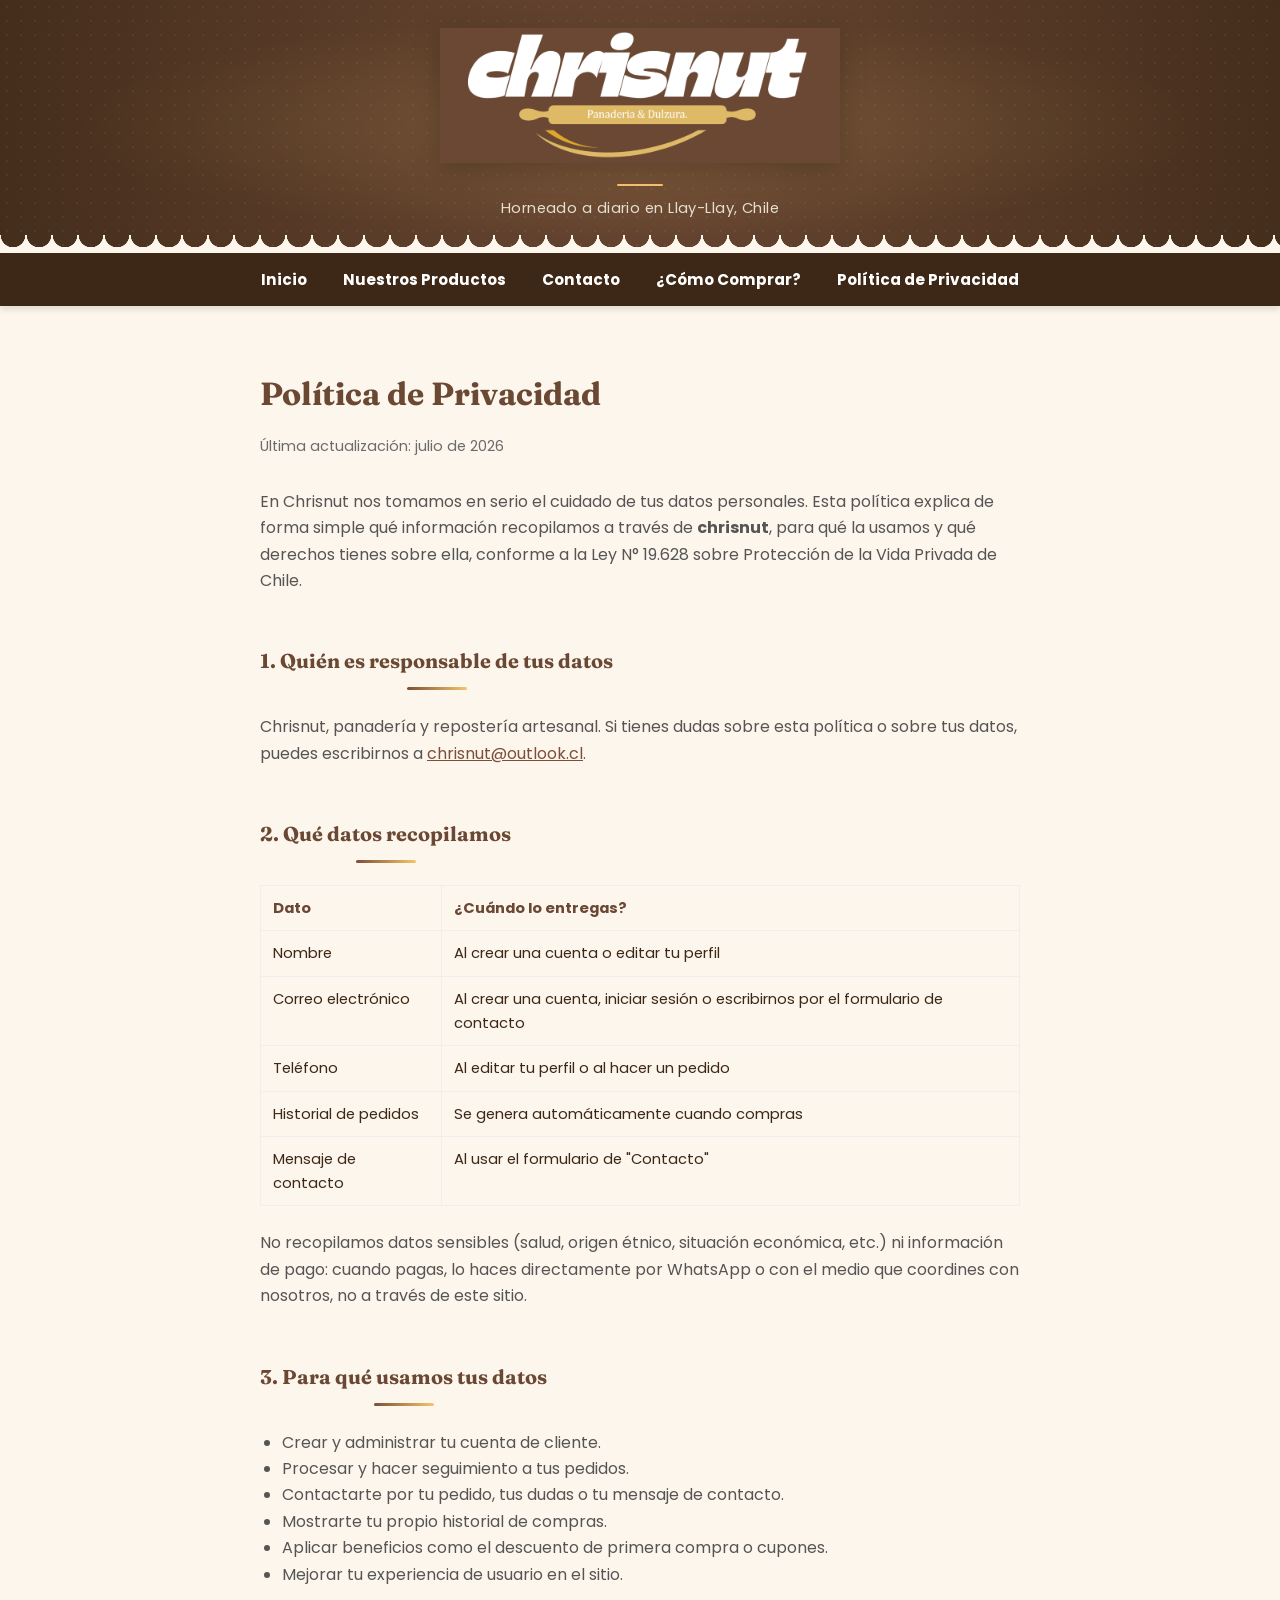
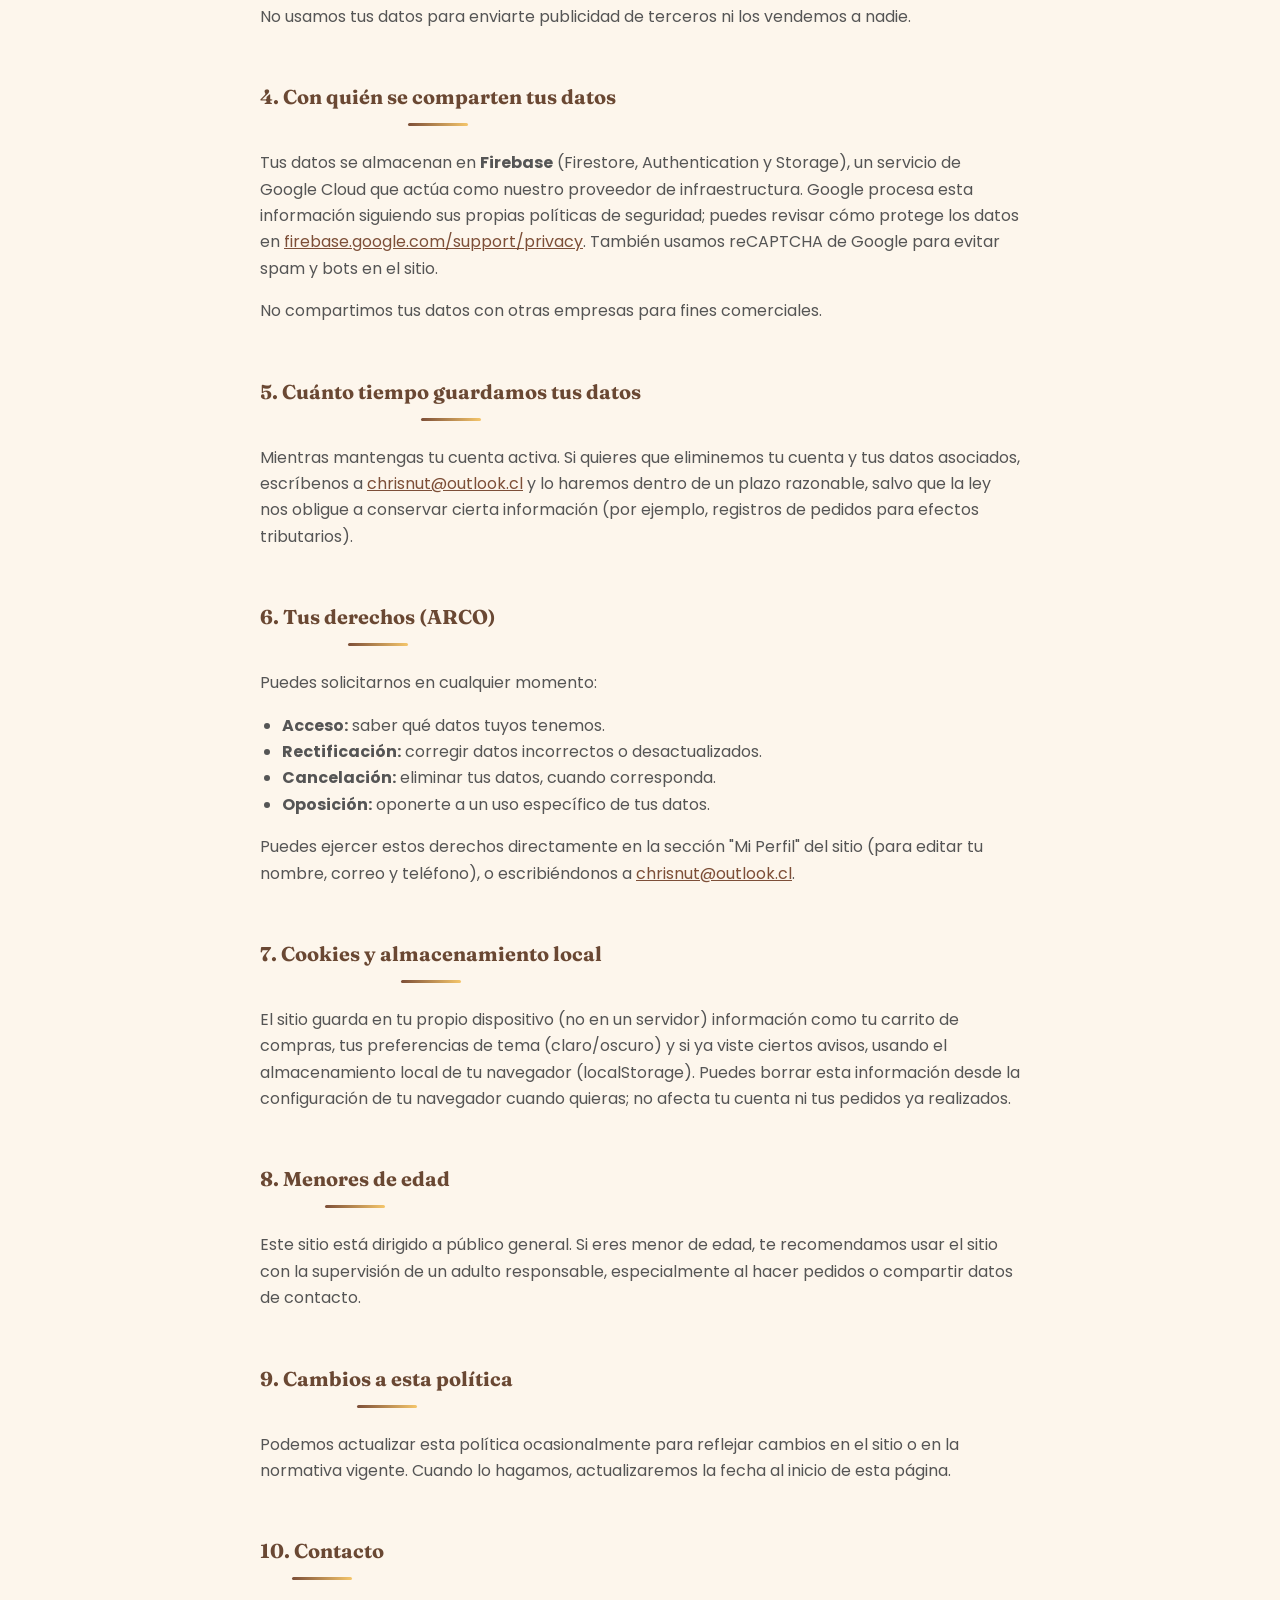
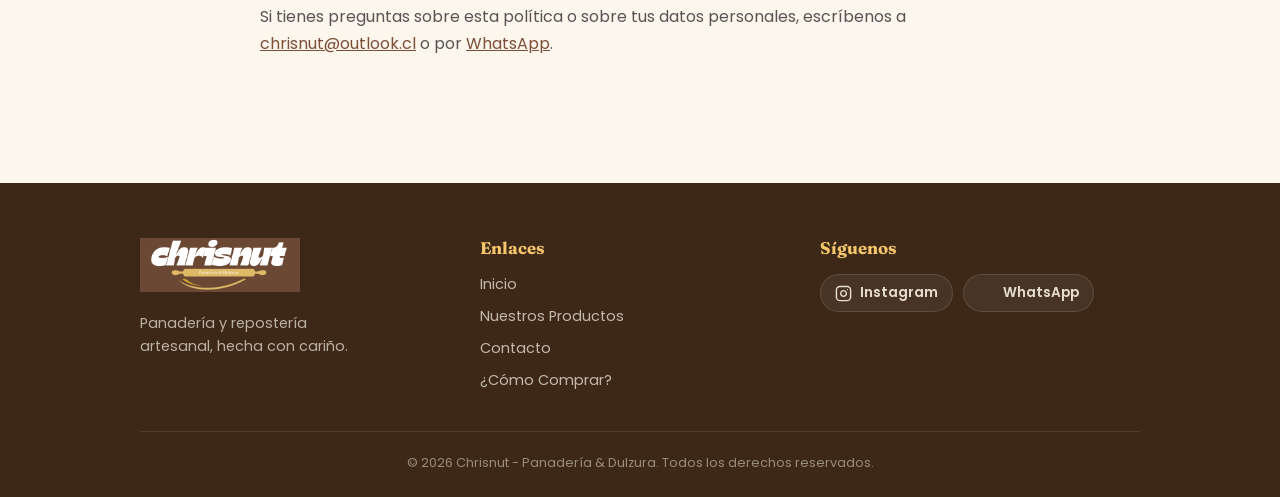
==== commit 02724520: "Add files via upload" ====
--- a/privacidad.html
+++ b/privacidad.html
@@ -117,10 +117,14 @@
 <body>
 
     <header class="header-principal">
-        <a href="index.html">
-            <img src="logo.png" alt="Logo Chrisnut - Panadería y dulzura" class="logo">
-        </a>
+        <div class="contenedor-marca-header">
+            <a href="index.html">
+                <img src="logo.png" alt="Logo Chrisnut - Panadería y dulzura" class="logo">
+            </a>
+            <p class="eslogan">Horneado a diario en Llay-Llay, Chile</p>
+        </div>
     </header>
+
 
     <nav class="nav-legal">
         <ul>
--- a/style.css
+++ b/style.css
@@ -1,3789 +1,3386 @@
-<!DOCTYPE html>
-<html lang="es-CL">
-<head>
-    <meta charset="UTF-8">
-    <meta name="viewport" content="width=device-width, initial-scale=1.0, viewport-fit=cover">
-    <title>Chrisnut - Panadería y Dulzura Artesanal | Pan Amasado, Alfajores y Más</title>
-
-    <!-- SEO básico -->
-    <meta name="description" content="Chrisnut: panadería y repostería artesanal. Medialunas, rollitos de canela, berlines, alfajores y pan amasado recién horneados. Haz tu pedido y coordina la entrega por WhatsApp.">
-    <meta name="keywords" content="panadería, repostería, pan amasado, alfajores, medialunas, berlines, rollitos de canela, Chrisnut, dulces artesanales, Chile">
-    <meta name="author" content="Chrisnut">
-    <meta name="robots" content="index, follow">
-    <!-- ⚠️ Si compras un dominio propio (ej. chrisnut.cl) y apuntas el DNS a
-         esta página, reemplaza la URL de abajo por esa. Mientras tanto se usa
-         la dirección real donde vive el sitio hoy (GitHub Pages), para que
-         las vistas previas al compartir el link funcionen correctamente. -->
-    <link rel="canonical" href="https://vicenteyb.github.io/chrisnut/">
-
-    <!-- Redes sociales / Open Graph -->
-    <meta property="og:type" content="website">
-    <meta property="og:url" content="https://vicenteyb.github.io/chrisnut/">
-    <meta property="og:site_name" content="Chrisnut">
-    <meta property="og:title" content="Chrisnut - Panadería y Dulzura Artesanal">
-    <meta property="og:description" content="Medialunas, rollitos de canela, berlines, alfajores y pan amasado recién horneados. Haz tu pedido por WhatsApp.">
-    <meta property="og:image" content="https://vicenteyb.github.io/chrisnut/logo.png">
-    <meta property="og:image:width" content="512">
-    <meta property="og:image:height" content="512">
-    <meta property="og:locale" content="es_CL">
-    <meta name="twitter:card" content="summary_large_image">
-    <meta name="twitter:title" content="Chrisnut - Panadería y Dulzura Artesanal">
-    <meta name="twitter:description" content="Medialunas, rollitos de canela, berlines, alfajores y pan amasado recién horneados.">
-    <meta name="twitter:image" content="https://vicenteyb.github.io/chrisnut/logo.png">
-    <meta name="theme-color" content="#6a4833">
-
-    <!-- Favicon (usa el propio logo) -->
-    <link rel="icon" type="image/png" href="logo.png">
-    <link rel="apple-touch-icon" href="logo.png">
-
-    <!-- Datos estructurados básicos para buscadores -->
-    <script type="application/ld+json">
-    {
-      "@context": "https://schema.org",
-      "@type": "Bakery",
-      "name": "Chrisnut",
-      "url": "https://vicenteyb.github.io/chrisnut/",
-      "description": "Panadería y repostería artesanal: medialunas, rollitos de canela, berlines, alfajores y pan amasado.",
-      "image": "https://vicenteyb.github.io/chrisnut/logo.png",
-      "sameAs": [
-        "https://www.instagram.com/chrisnutcl/"
-      ]
-    }
-    </script>
-
-    <link rel="preconnect" href="https://fonts.googleapis.com">
-    <link rel="preconnect" href="https://fonts.gstatic.com" crossorigin>
-    <link href="https://fonts.googleapis.com/css2?family=Fraunces:wght@600;700&family=Poppins:wght@400;500;600;700&display=swap" rel="stylesheet">
-
-    <link rel="stylesheet" href="style.css?v=4">
-
-    <!-- Aplica el tema guardado (claro/oscuro) antes de pintar la página, para evitar el "parpadeo" -->
-    <script>
-        (function () {
-            try {
-                var temaGuardado = localStorage.getItem("chrisnut_tema");
-                if (temaGuardado === "oscuro") {
-                    document.documentElement.setAttribute("data-tema", "oscuro");
-                }
-            } catch (e) {}
-        })();
-    </script>
-</head>
-<body>
-
-    <div id="pantalla-carga">
-        <img src="logo.png" alt="" class="loader-logo">
-        <div class="loader-spinner"></div>
-        <span class="loader-texto">Horneando la página...</span>
-    </div>
-
-    <header id="inicio" class="header-principal">
-        <a href="https://www.instagram.com/chrisnutcl/" target="_blank" rel="noopener">
-            <img src="logo.png" alt="Logo Chrisnut - Panadería y dulzura" class="logo">
-        </a>
-    </header>
-
-    <nav class="menu-principal">
-        <ul id="lista-menu" class="lista-menu">
-            <li class="item-desplegable-perfil">
-                <button id="boton-perfil" class="boton-perfil" aria-label="Cuenta" aria-haspopup="true" aria-expanded="false">
-                    <svg class="icono-perfil" viewBox="0 0 24 24" fill="none" stroke="currentColor" stroke-width="2" stroke-linecap="round" stroke-linejoin="round"><circle cx="12" cy="8" r="4"></circle><path d="M4 20c0-4.42 3.58-8 8-8s8 3.58 8 8"></path></svg>
-                    <span id="texto-perfil">Hola, Inicia sesión</span>
-                    <span class="flecha-desplegable">⌄</span>
-                </button>
-                <ul id="submenu-perfil" class="submenu-perfil">
-                    <li class="solo-invitado"><a href="#" id="enlace-ir-login">Iniciar sesión</a></li>
-                    <li class="solo-invitado"><a href="#" id="enlace-ir-registro">Regístrate</a></li>
-                    <li class="solo-cuenta" style="display:none;"><a href="#" id="enlace-mi-cuenta">Mi cuenta</a></li>
-                    <li class="solo-cuenta" style="display:none;"><a href="#" id="enlace-cerrar-sesion-menu">Cerrar sesión</a></li>
-                </ul>
-            </li>
-
-            <li class="item-desplegable">
-                <ul id="submenu-atajos" class="submenu-atajos">
-                    <li><a href="#inicio">Inicio</a></li>
-                    <li><a href="#" id="enlace-favoritos-menu">Mis Favoritos</a></li>
-                    <li><a href="#vitrina">Nuestros Productos</a></li>
-                    <li><a href="#contacto">Contacto</a></li>
-                    <li><a href="#como-comprar">¿Cómo Comprar?</a></li>
-                    <li><a href="#testimonios">Ustedes</a></li>
-                </ul>
-            </li>
-
-            <li class="grupo-derecha">
-                <button id="boton-modo-oscuro" class="boton-modo-oscuro" aria-label="Cambiar a modo oscuro" title="Cambiar tema">🌙</button>
-                <button id="boton-carrito" class="boton-carrito">
-                    🛒 <span id="contador-carrito" class="contador-carrito">0</span>
-                </button>
-                <button id="boton-atajos" class="boton-atajos" aria-label="Abrir menú de opciones">
-                    <span class="icono-hamburguesa">
-                        <span></span>
-                        <span></span>
-                        <span></span>
-                    </span>
-                </button>
-            </li>
-        </ul>
-    </nav>
-    <hr class="separador">
-
-    <main>
-        <section id="vitrina" class="vitrina-productos seccion-animada">
-            <h2>Nuestra Vitrina</h2>
-            <p>Descubre las delicias que preparamos con amor cada día.</p>
-
-            <div class="contenedor-vitrina-principal">
-                <aside id="panel-filtros-vitrina" class="panel-filtros-vitrina">
-                    <h3 class="titulo-panel-filtros">Filtros</h3>
-
-                    <div class="grupo-filtro">
-                        <button type="button" class="cabecera-grupo-filtro" data-grupo="disponibilidad" aria-expanded="true">
-                            <span>Disponibilidad</span>
-                            <span class="icono-colapsar-filtro">−</span>
-                        </button>
-                        <div class="contenido-grupo-filtro" id="contenido-filtro-disponibilidad">
-                            <label class="opcion-filtro">
-                                <input type="checkbox" id="filtro-en-stock" checked>
-                                En stock <span class="conteo-filtro" id="conteo-en-stock">(0)</span>
-                            </label>
-                            <label class="opcion-filtro">
-                                <input type="checkbox" id="filtro-agotado" checked>
-                                Agotado <span class="conteo-filtro" id="conteo-agotado">(0)</span>
-                            </label>
-                        </div>
-                    </div>
-
-                    <hr class="separador-grupo-filtro">
-
-                    <div class="grupo-filtro">
-                        <button type="button" class="cabecera-grupo-filtro" data-grupo="precio" aria-expanded="true">
-                            <span>Precio</span>
-                            <span class="icono-colapsar-filtro">−</span>
-                        </button>
-                        <div class="contenido-grupo-filtro" id="contenido-filtro-precio">
-                            <div class="fila-precio-filtro">
-                                <span class="signo-peso-filtro">$</span>
-                                <input type="number" id="filtro-precio-min" placeholder="Mín" min="0" inputmode="numeric">
-                            </div>
-                            <div class="fila-precio-filtro">
-                                <span class="signo-peso-filtro">$</span>
-                                <input type="number" id="filtro-precio-max" placeholder="Máx" min="0" inputmode="numeric">
-                            </div>
-                        </div>
-                    </div>
-
-                    <hr class="separador-grupo-filtro">
-
-                    <button type="button" id="boton-limpiar-filtros-vitrina" class="boton-limpiar-filtros-vitrina">Limpiar filtros</button>
-                </aside>
-
-                <div class="columna-vitrina-productos">
-                    <div class="barra-herramientas-vitrina">
-                        <button type="button" id="boton-filtros-vitrina" class="boton-filtros-vitrina-movil" aria-expanded="false" aria-controls="panel-filtros-vitrina">
-                            <span class="icono-filtros-vitrina">☰</span> Filtros
-                        </button>
-
-                        <div class="control-orden-vitrina">
-                            <label for="select-orden-vitrina">Ordenar por</label>
-                            <select id="select-orden-vitrina">
-                                <option value="destacado">Destacado</option>
-                                <option value="precio-asc">Precio: menor a mayor</option>
-                                <option value="precio-desc">Precio: mayor a menor</option>
-                                <option value="nombre-asc">Nombre: A-Z</option>
-                                <option value="nombre-desc">Nombre: Z-A</option>
-                            </select>
-                        </div>
-
-                        <div class="control-vista-vitrina">
-                            <span class="etiqueta-ver-como">Ver como</span>
-                            <button type="button" id="boton-vista-grilla" class="boton-vista activo" aria-label="Ver en cuadrícula" title="Ver en cuadrícula">▦</button>
-                            <button type="button" id="boton-vista-lista" class="boton-vista" aria-label="Ver en lista" title="Ver en lista">☰</button>
-                        </div>
-                    </div>
-
-                    <div class="contenedor-productos vista-grilla" id="contenedor-productos">
-                        <p class="carrito-vacio">Cargando productos...</p>
-                    </div>
-                </div>
-            </div>
-        </section>
-
-        <hr class="separador">
-
-        <section id="contacto" class="seccion-contacto seccion-animada">
-            <h2>Contacto</h2>
-            <p>¿Tienes un pedido especial o alguna duda? ¡Escríbenos!</p>
-
-            <div class="tarjetas-info-contacto">
-                <div class="tarjeta-info-contacto">
-                    <div class="icono-info-contacto">✉️</div>
-                    <div class="texto-info-contacto">
-                        <strong>Email</strong>
-                        <a href="mailto:chrisnut@outlook.cl">chrisnut@outlook.cl</a>
-                    </div>
-                </div>
-
-                <div class="tarjeta-info-contacto">
-                    <div class="icono-info-contacto">📍</div>
-                    <div class="texto-info-contacto">
-                        <strong>Ubicación</strong>
-                        <span>Llay-llay</span>
-                    </div>
-                </div>
-
-                <div class="tarjeta-info-contacto">
-                    <div class="icono-info-contacto">📞</div>
-                    <div class="texto-info-contacto">
-                        <strong>Teléfono</strong>
-                        <a href="tel:+56955395216">+56 9 5539 5216</a>
-                    </div>
-                </div>
-            </div>
-            
-            <form id="formulario-contacto" class="formulario-contacto" action="https://formspree.io/f/mojobepa" method="POST">
-
-                <div class="grupo-formulario">
-                    <label for="nombre">Nombre:</label>
-                    <input type="text" id="nombre" name="nombre" placeholder="Tu nombre" required>
-                </div>
-                
-                <div class="grupo-formulario">
-                    <label for="correo">Correo Electrónico:</label>
-                    <input type="email" id="correo" name="correo" placeholder="tu@correo.com" required>
-                </div>
-
-                <div class="grupo-formulario">
-                    <label for="telefono">Número de Teléfono:</label>
-                    <div class="input-telefono-contenedor">
-                        <span class="prefijo-fijo">+56 9</span>
-                        <input type="tel" id="telefono" name="telefono" placeholder="1234 5678" pattern="[0-9]{8}" maxlength="8" required>
-                    </div>
-                </div>
-                
-                <div class="grupo-formulario">
-                    <label for="mensaje">Mensaje o Pedido:</label>
-                    <textarea id="mensaje" name="mensaje" rows="5" placeholder="Cuéntanos qué necesitas..." required></textarea>
-                </div>
-                
-                <button type="submit" class="boton-enviar">Enviar Mensaje</button>
-            </form>
-        </section>
-
-        <hr class="separador">
- 
-        <section id="como-comprar" class="seccion-pasos seccion-animada">
-            <h2>¿Cómo comprar en Chrisnut?</h2>
-            <p class="subtitulo-seccion">Disfrutar de nuestras delicias es súper simple, solo sigue estos pasos:</p>
-            
-            <div class="contenedor-pasos">
-                <div class="tarjeta-paso">
-                    <div class="icono-paso">🛒</div>
-                    <h3>1. Elige tus favoritos</h3>
-                    <p>Revisa nuestra vitrina y selecciona el pan o los dulces que más te tentaron para tu día.</p>
-                </div>
-
-                <div class="tarjeta-paso">
-                    <div class="icono-paso">💬</div>
-                    <h3>2. Escríbenos</h3>
-                    <p>Envía tu pedido a través del formulario de contacto o directamente por nuestro botón de WhatsApp.</p>
-                </div>
-
-                <div class="tarjeta-paso">
-                    <div class="icono-paso">🥖</div>
-                    <h3>3. ¡Retira o recibe!</h3>
-                    <p>Coordinamos la entrega para que disfrutes de tus productos recién horneados, crujientes y calentitos.</p>
-                </div>
-            </div>
-        </section>
-
-        <hr class="separador">
-
-        <section id="testimonios" class="seccion-testimonios seccion-animada">
-            <h2>Lo que dicen nuestros clientes</h2>
-            <p class="subtitulo-seccion">La opinión de quienes disfrutan de nuestra panadería día a día.</p>
-            
-            <div class="contenedor-testimonios">
-                </div>
-
-            <button class="boton-dejar-testimonio" onclick="abrirModal()">✨ Dejar mi opinión</button>
-        </section>
-    </main>
-
-    <!-- (el antiguo div "reporte-imprimible" para window.print() ya no se usa: ahora el informe se genera directo en PDF con jsPDF) -->
-
-    <div id="modal-testimonio" class="modal-fondo">
-        <div class="modal-contenido">
-            <span class="cerrar-modal" onclick="cerrarModal()">&times;</span>
-            <h3>Cuéntanos tu experiencia</h3>
-            <form id="formulario-nuevo-testimonio" class="formulario-modal">
-                <div class="grupo-modal">
-                    <label for="nombre-testimonio">Tu Nombre:</label>
-                    <input type="text" id="nombre-testimonio" placeholder="Ej: María José" required>
-                </div>
-                <div class="grupo-modal">
-                    <label for="puntuacion">¿Cuántas estrellas nos das?</label>
-                    <select id="puntuacion" required>
-                        <option value="5 Estrellas">⭐⭐⭐⭐⭐ (Excelente)</option>
-                        <option value="4 Estrellas">⭐⭐⭐⭐ (Muy Bueno)</option>
-                        <option value="3 Estrellas">⭐⭐⭐ (Bueno)</option>
-                    </select>
-                </div>
-                <div class="grupo-modal">
-                    <label for="mensaje-testimonio">Tu Opinión:</label>
-                    <textarea id="mensaje-testimonio" rows="4" placeholder="¿Qué tal estuvo tu pedido?" required></textarea>
-                </div>
-
-                <div class="g-recaptcha" data-sitekey="6LeSFkgtAAAAAMFw-9WvXShifIY7yolLhkbTbJEx"></div>
-
-                <button type="submit" class="boton-enviar-modal">Enviar Opinión</button>
-            </form>
-        </div>
-    </div>
-
-    <!-- Input oculto: permite que el admin cambie la foto de un producto
-         presionando directamente la imagen que ya tiene en la vitrina. -->
-    <input type="file" id="input-cambiar-foto-producto" accept="image/*" style="display:none;">
-
-    <div id="modal-nuevo-producto" class="modal-fondo">
-        <div class="modal-contenido">
-            <span class="cerrar-modal" onclick="cerrarModalNuevoProducto()">&times;</span>
-            <h3>🥐 Nuevo producto</h3>
-            <form id="formulario-nuevo-producto" class="formulario-modal">
-                <div class="grupo-modal">
-                    <label for="nuevo-producto-nombre">Nombre del producto:</label>
-                    <input type="text" id="nuevo-producto-nombre" placeholder="Ej: Kuchen de Manzana" required>
-                </div>
-                <div class="grupo-modal">
-                    <label for="nuevo-producto-descripcion">Descripción:</label>
-                    <textarea id="nuevo-producto-descripcion" rows="3" placeholder="Cuéntale al cliente de qué se trata" required></textarea>
-                </div>
-                <div class="grupo-modal">
-                    <label for="nuevo-producto-precio">Precio (CLP):</label>
-                    <input type="number" id="nuevo-producto-precio" placeholder="Ej: 2500" min="1" required>
-                </div>
-                <div class="grupo-modal">
-                    <label for="nuevo-producto-imagen">Foto del producto:</label>
-                    <input type="file" id="nuevo-producto-imagen" accept="image/*" required>
-                </div>
-                <p id="estado-nuevo-producto" class="texto-medidor-clave"></p>
-                <button type="submit" id="boton-agregar-producto" class="boton-enviar-modal">Agregar producto</button>
-            </form>
-        </div>
-    </div>
-
-    <div id="modal-carrito" class="modal-fondo">
-        <div class="modal-contenido modal-carrito-contenido">
-            <span class="cerrar-modal" onclick="cerrarModalCarrito()">&times;</span>
-            <h3>Tu Carrito 🛒</h3>
-
-            <div id="lista-carrito" class="lista-carrito">
-                <p class="carrito-vacio">Tu carrito está vacío.</p>
-            </div>
-
-            <div id="aviso-descuento-bienvenida" class="aviso-descuento-bienvenida" style="display:none;"></div>
-
-            <div class="grupo-cupon">
-                <input type="text" id="input-cupon" placeholder="¿Tienes un código de descuento?">
-                <button type="button" id="boton-aplicar-cupon" onclick="aplicarCupon()">Aplicar</button>
-            </div>
-            <p id="mensaje-cupon" class="mensaje-cupon"></p>
-
-            <div class="grupo-modal grupo-telefono-carrito">
-                <label for="telefono-carrito">Tu número de WhatsApp (para avisarte del estado de tu pedido):</label>
-                <div class="input-telefono-contenedor">
-                    <span class="prefijo-fijo">+56 9</span>
-                    <input type="tel" id="telefono-carrito" placeholder="1234 5678" pattern="[0-9]{8}" maxlength="8">
-                </div>
-            </div>
-
-            <div class="carrito-total">
-                <span>Total:</span>
-                <span id="total-carrito">$0</span>
-            </div>
-
-            <button id="boton-finalizar-pedido" class="boton-enviar-modal" onclick="enviarPedidoWhatsapp()">
-                Finalizar pedido por WhatsApp
-            </button>
-            <button id="boton-vaciar-carrito" class="boton-secundario-modal" onclick="vaciarCarrito()">
-                🗑️ Vaciar carrito
-            </button>
-        </div>
-    </div>
-
-    <div id="modal-perfil" class="modal-fondo">
-        <div class="modal-contenido">
-            <span class="cerrar-modal" onclick="cerrarModalPerfil()">&times;</span>
-
-            <div id="vista-invitado">
-                <div class="pestanas-perfil">
-                    <button id="tab-login" class="pestana-perfil pestana-activa" onclick="mostrarPestana('login')">Iniciar Sesión</button>
-                    <button id="tab-registro" class="pestana-perfil" onclick="mostrarPestana('registro')">Crear Cuenta</button>
-                </div>
-
-                <form id="formulario-login" class="formulario-modal">
-                    <div class="grupo-modal">
-                        <label for="login-correo">Correo Electrónico:</label>
-                        <input type="email" id="login-correo" placeholder="tu@correo.com" required>
-                    </div>
-                    <div class="grupo-modal">
-                        <label for="login-clave">Contraseña:</label>
-                        <div class="input-clave-contenedor">
-                            <input type="password" id="login-clave" placeholder="Tu contraseña" required>
-                            <button type="button" class="boton-ver-clave" onclick="alternarClave('login-clave', this)">👁️</button>
-                        </div>
-                    </div>
-                    <a href="#" id="enlace-olvide-clave" class="enlace-olvide-clave">¿Olvidaste tu contraseña?</a>
-                    <p id="error-login" class="error-formulario"></p>
-                    <p id="exito-login" class="exito-formulario"></p>
-                    <button type="submit" id="boton-login" class="boton-enviar-modal">
-                        <span class="texto-boton">Ingresar</span>
-                        <span class="spinner-boton"></span>
-                    </button>
-                </form>
-
-                <form id="formulario-registro" class="formulario-modal" style="display: none;">
-                    <div class="grupo-modal">
-                        <label for="registro-nombre">Tu Nombre:</label>
-                        <input type="text" id="registro-nombre" placeholder="Ej: María José" required>
-                    </div>
-                    <div class="grupo-modal">
-                        <label for="registro-correo">Correo Electrónico:</label>
-                        <input type="email" id="registro-correo" placeholder="tu@correo.com" required>
-                    </div>
-                    <div class="grupo-modal">
-                        <label for="registro-clave">Contraseña:</label>
-                        <div class="input-clave-contenedor">
-                            <input type="password" id="registro-clave" placeholder="Mínimo 6 caracteres" required minlength="6">
-                            <button type="button" class="boton-ver-clave" onclick="alternarClave('registro-clave', this)">👁️</button>
-                        </div>
-                        <div id="medidor-clave" class="medidor-clave">
-                            <div id="barra-medidor-clave" class="barra-medidor-clave"></div>
-                        </div>
-                        <span id="texto-medidor-clave" class="texto-medidor-clave"></span>
-                    </div>
-                    <p id="error-registro" class="error-formulario"></p>
-                    <button type="submit" id="boton-registro" class="boton-enviar-modal">
-                        <span class="texto-boton">Crear Cuenta</span>
-                        <span class="spinner-boton"></span>
-                    </button>
-                </form>
-            </div>
-
-            <div id="vista-cuenta" style="display: none;">
-                <div id="avatar-usuario" class="avatar-usuario">A</div>
-                <h3>¡Hola, <span id="nombre-usuario-perfil">amigo/a</span>! 👋</h3>
-                <p id="correo-usuario-perfil" class="correo-usuario-perfil"></p>
-
-                <hr class="separador-perfil">
-
-                <div class="seccion-editar-perfil">
-                    <h3>Mis datos</h3>
-                    <form id="formulario-editar-perfil" class="formulario-modal">
-                        <div class="grupo-modal">
-                            <label for="editar-nombre">Nombre:</label>
-                            <input type="text" id="editar-nombre" placeholder="Tu nombre" required>
-                        </div>
-                        <div class="grupo-modal">
-                            <label for="editar-correo">Correo Electrónico:</label>
-                            <input type="email" id="editar-correo" placeholder="tu@correo.com" required>
-                        </div>
-                        <div class="grupo-modal">
-                            <label for="editar-telefono">Teléfono:</label>
-                            <div class="input-telefono-contenedor">
-                                <span class="prefijo-fijo">+56 9</span>
-                                <input type="tel" id="editar-telefono" placeholder="1234 5678" pattern="[0-9]{8}" maxlength="8">
-                            </div>
-                        </div>
-                        <p id="error-editar-perfil" class="error-formulario"></p>
-                        <p id="exito-editar-perfil" class="exito-formulario"></p>
-                        <button type="submit" id="boton-editar-perfil" class="boton-enviar-modal">
-                            <span class="texto-boton">Guardar cambios</span>
-                            <span class="spinner-boton"></span>
-                        </button>
-                    </form>
-                </div>
-
-                <hr class="separador-perfil">
-
-                <div class="seccion-cambiar-clave">
-                    <button type="button" id="boton-toggle-cambiar-clave" class="boton-seccion-plegable" aria-expanded="false" aria-controls="contenedor-cambiar-clave">
-                        <h3>Cambiar contraseña</h3>
-                        <span class="flecha-desplegable">⌄</span>
-                    </button>
-                    <div id="contenedor-cambiar-clave" class="contenedor-seccion-plegable">
-                    <form id="formulario-cambiar-clave" class="formulario-modal">
-                        <div class="grupo-modal">
-                            <label for="clave-actual">Contraseña actual:</label>
-                            <div class="input-clave-contenedor">
-                                <input type="password" id="clave-actual" placeholder="Tu contraseña actual" required autocomplete="current-password">
-                                <button type="button" class="boton-ver-clave" onclick="alternarClave('clave-actual', this)">👁️</button>
-                            </div>
-                        </div>
-                        <div class="grupo-modal">
-                            <label for="clave-nueva">Contraseña nueva:</label>
-                            <div class="input-clave-contenedor">
-                                <input type="password" id="clave-nueva" placeholder="Mínimo 6 caracteres" required minlength="6" autocomplete="new-password">
-                                <button type="button" class="boton-ver-clave" onclick="alternarClave('clave-nueva', this)">👁️</button>
-                            </div>
-                            <div id="medidor-clave-nueva" class="medidor-clave">
-                                <div id="barra-medidor-clave-nueva" class="barra-medidor-clave"></div>
-                            </div>
-                            <span id="texto-medidor-clave-nueva" class="texto-medidor-clave"></span>
-                        </div>
-                        <div class="grupo-modal">
-                            <label for="clave-nueva-confirmar">Confirmar contraseña nueva:</label>
-                            <div class="input-clave-contenedor">
-                                <input type="password" id="clave-nueva-confirmar" placeholder="Repite tu contraseña nueva" required minlength="6" autocomplete="new-password">
-                                <button type="button" class="boton-ver-clave" onclick="alternarClave('clave-nueva-confirmar', this)">👁️</button>
-                            </div>
-                        </div>
-                        <p id="error-cambiar-clave" class="error-formulario"></p>
-                        <p id="exito-cambiar-clave" class="exito-formulario"></p>
-                        <button type="submit" id="boton-cambiar-clave" class="boton-enviar-modal">
-                            <span class="texto-boton">Cambiar contraseña</span>
-                            <span class="spinner-boton"></span>
-                        </button>
-                    </form>
-                    </div>
-                </div>
-
-                <hr class="separador-perfil">
-
-                <div class="seccion-pedidos-perfil">
-                    <div class="encabezado-historial-pedidos">
-                        <h3>Tu historial de pedidos</h3>
-                        <select id="filtro-mes-historial-pedidos" class="filtro-mes-pedidos" style="display:none;"></select>
-                    </div>
-                    <div id="lista-pedidos-perfil" class="lista-pedidos-perfil">
-                        <p class="carrito-vacio">Cargando tus pedidos...</p>
-                    </div>
-                </div>
-
-                <div id="panel-admin-pedidos" class="panel-admin" style="display:none;">
-                    <h3>📦 Panel de administrador</h3>
-
-                    <button id="boton-activar-notificaciones" class="boton-secundario-modal" onclick="activarNotificacionesAdmin()">
-                        🔔 Activar notificaciones de pedidos nuevos
-                    </button>
-                    <p id="estado-notificaciones-admin" class="texto-medidor-clave"></p>
-
-                    <div class="panel-estadisticas-mes">
-                        <div class="panel-estadisticas-encabezado">
-                            <h4>📊 Estadísticas del mes</h4>
-                            <button type="button" class="boton-imprimir-estadisticas" onclick="guardarEstadisticasPDF()">📄 Guardar PDF</button>
-                        </div>
-                        <div id="contenido-estadisticas-mes" class="grid-estadisticas">
-                            <p class="carrito-vacio">Cargando estadísticas...</p>
-                        </div>
-                    </div>
-
-                    <p class="panel-admin-subtitulo">Pedidos activos (pendientes / confirmados)</p>
-                    <div id="lista-admin-pedidos" class="lista-admin-testimonios">
-                        <p class="carrito-vacio">Cargando...</p>
-                    </div>
-
-                    <div class="panel-cupones">
-                        <h4>🏷️ Códigos de descuento</h4>
-                        <div class="grupo-nuevo-cupon">
-                            <input type="text" id="nuevo-cupon-codigo" placeholder="Código, ej: VERANO10">
-                            <input type="number" id="nuevo-cupon-valor" placeholder="Descuento %" min="1" max="100">
-                            <button type="button" onclick="agregarCupon()">Agregar</button>
-                        </div>
-                        <div id="lista-cupones-admin" class="lista-cupones-admin">
-                            <p class="carrito-vacio">Cargando cupones...</p>
-                        </div>
-                    </div>
-
-                </div>
-
-                <div id="panel-admin-productos" class="panel-admin" style="display:none;">
-                    <div class="panel-estadisticas-encabezado">
-                        <h3>🥐 Productos de la vitrina</h3>
-                        <button type="button" class="boton-agregar-producto-admin" onclick="abrirModalNuevoProducto()" aria-label="Agregar producto nuevo" title="Agregar producto nuevo">+</button>
-                    </div>
-                    <div id="lista-productos-admin" class="lista-cupones-admin">
-                        <p class="carrito-vacio">Cargando productos...</p>
-                    </div>
-                </div>
-
-
-                <div id="panel-admin-testimonios" class="panel-admin" style="display:none;">
-                    <h3>🛠️ Panel de administrador</h3>
-                    <p class="panel-admin-subtitulo">Opiniones pendientes por aprobar</p>
-                    <div id="lista-admin-testimonios" class="lista-admin-testimonios">
-                        <p class="carrito-vacio">Cargando...</p>
-                    </div>
-                </div>
-
-                <button id="boton-cerrar-sesion" class="boton-secundario-modal" onclick="cerrarSesion()">Cerrar Sesión</button>
-            </div>
-        </div>
-    </div>
-
-    <div id="modal-favoritos" class="modal-fondo">
-        <div class="modal-contenido modal-carrito-contenido">
-            <span class="cerrar-modal" onclick="cerrarModalFavoritos()">&times;</span>
-            <h3>Tus Favoritos ❤️</h3>
-
-            <div id="lista-favoritos" class="lista-carrito">
-                <p class="carrito-vacio">Aún no tienes favoritos guardados.</p>
-            </div>
-        </div>
-    </div>
-
-    <div id="modal-estado-pedido" class="modal-fondo">
-        <div class="modal-contenido modal-carrito-contenido">
-            <span class="cerrar-modal" onclick="cerrarModalEstadoPedido()">&times;</span>
-            <h3>Estado de tu pedido 📦</h3>
-
-            <div id="contenido-modal-estado-pedido">
-                <p class="carrito-vacio">Todavía no tenemos información de tu pedido.</p>
-            </div>
-
-            <button type="button" class="boton-secundario-modal" onclick="cerrarSeguimientoPedido()">
-                ✕ Dejar de ver este pedido
-            </button>
-        </div>
-    </div>
-
-    <!-- Anuncio de bienvenida: se muestra solo en la primera visita, invitando a crear una cuenta -->
-    <div id="modal-bienvenida" class="modal-fondo">
-        <div class="modal-contenido modal-bienvenida-contenido">
-            <span class="cerrar-modal" onclick="cerrarModalBienvenida()">&times;</span>
-            <div class="modal-bienvenida-insignia">
-                <img src="logo.png" alt="Chrisnut" class="modal-bienvenida-logo">
-            </div>
-            <h3 class="modal-bienvenida-titulo">¡Bienvenido/a a Chrisnut!</h3>
-            <p class="modal-bienvenida-descuento"><strong>10% OFF</strong> en tu primera compra</p>
-            <p class="modal-bienvenida-texto">Crea tu cuenta gratis y el descuento se aplicará automáticamente al pagar tu primer pedido.</p>
-            <button type="button" class="boton-enviar-modal" onclick="irARegistroDesdeBienvenida()">Crear cuenta gratis</button>
-            <button type="button" class="modal-bienvenida-mas-tarde" onclick="cerrarModalBienvenida()">Ahora no, gracias</button>
-        </div>
-    </div>
-
-    <!-- Reemplaza los alert() nativos del navegador por un cartel lindo y acorde a la marca -->
-    <div id="modal-aviso" class="modal-fondo modal-aviso-fondo">
-        <div class="modal-contenido modal-aviso-contenido">
-            <div id="icono-aviso" class="icono-aviso icono-aviso-info">💬</div>
-            <p id="mensaje-aviso" class="mensaje-aviso"></p>
-            <button type="button" id="boton-aviso-aceptar" class="boton-enviar-modal" onclick="cerrarModalAviso()">Entendido</button>
-        </div>
-    </div>
-
-    <!-- Reemplaza los confirm() nativos del navegador -->
-    <div id="modal-confirmacion" class="modal-fondo modal-aviso-fondo">
-        <div class="modal-contenido modal-aviso-contenido">
-            <div class="icono-aviso icono-aviso-advertencia">❓</div>
-            <p id="mensaje-confirmacion" class="mensaje-aviso"></p>
-            <div class="botones-confirmacion">
-                <button type="button" class="boton-secundario-modal" onclick="responderConfirmacion(false)">Cancelar</button>
-                <button type="button" id="boton-confirmacion-aceptar" class="boton-enviar-modal" onclick="responderConfirmacion(true)">Sí, continuar</button>
-            </div>
-        </div>
-    </div>
-
-    <footer class="pie-pagina">
-        <div class="pie-contenido">
-            <div class="pie-marca">
-                <img src="logo.png" alt="Logo Chrisnut" class="pie-logo">
-                <p class="pie-eslogan">Panadería y repostería artesanal, hecha con cariño.</p>
-            </div>
-
-            <div class="pie-enlaces">
-                <h3>Enlaces</h3>
-                <ul>
-                    <li><a href="index.html">Inicio</a></li>
-                    <li><a href="#vitrina">Nuestros Productos</a></li>
-                    <li><a href="#contacto">Contacto</a></li>
-                    <li><a href="#como-comprar">¿Cómo Comprar?</a></li>
-                    <li><a href="privacidad.html">Política de Privacidad</a></li>
-                </ul>
-            </div>
-
-            <div class="pie-social">
-                <h3>Síguenos</h3>
-                <div class="redes-sociales">
-                    <a href="https://www.instagram.com/chrisnutcl/" target="_blank" rel="noopener" aria-label="Instagram de Chrisnut">
-                        <svg viewBox="0 0 24 24" fill="none" stroke="currentColor" stroke-width="2" stroke-linecap="round" stroke-linejoin="round"><rect x="2" y="2" width="20" height="20" rx="5"></rect><path d="M16 11.37A4 4 0 1 1 12.63 8 4 4 0 0 1 16 11.37z"></path><line x1="17.5" y1="6.5" x2="17.5" y2="6.5"></line></svg>
-                        <span>Instagram</span>
-                    </a>
-                    <a href="https://wa.me/qr/JPOAXZ6QHLFOJ1" target="_blank" rel="noopener" aria-label="WhatsApp de Chrisnut">
-                        <img src="https://upload.wikimedia.org/wikipedia/commons/6/6b/WhatsApp.svg" alt="">
-                        <span>WhatsApp</span>
-                    </a>
-                </div>
-            </div>
-        </div>
-
-        <hr class="pie-divisor">
-
-        <p class="pie-copyright">&copy; 2026 Chrisnut - Panadería & Dulzura. Todos los derechos reservados.</p>
-    </footer>
-
-    <div class="botones-flotantes-contenedor">
-        <button id="boton-carrito-flotante" class="boton-flotante carrito-flotante" aria-label="Ver carrito" title="Ver carrito" style="display:none;">
-            🛒 <span id="contador-carrito-flotante" class="contador-carrito-flotante">0</span>
-        </button>
-        <button id="boton-estado-pedido-flotante" class="boton-flotante estado-pedido-flotante" aria-label="Ver estado de tu pedido" title="Ver estado de tu pedido" style="display:none;">
-            <span id="icono-estado-pedido-flotante">⏳</span>
-        </button>
-        <a href="https://wa.me/qr/JPOAXZ6QHLFOJ1" class="boton-flotante whatsapp-flotante" target="_blank">
-            <img src="https://upload.wikimedia.org/wikipedia/commons/6/6b/WhatsApp.svg" alt="WhatsApp Chrisnut">
-        </a>
-    </div>
-
-    <script src="https://www.google.com/recaptcha/api.js" async defer></script>
-    <script src="https://www.gstatic.com/firebasejs/10.8.0/firebase-app-compat.js"></script>
-    <script src="https://www.gstatic.com/firebasejs/10.8.0/firebase-app-check-compat.js"></script>
-    <script src="https://www.gstatic.com/firebasejs/10.8.0/firebase-firestore-compat.js"></script>
-    <script src="https://www.gstatic.com/firebasejs/10.8.0/firebase-auth-compat.js"></script>
-    <script src="https://www.gstatic.com/firebasejs/10.8.0/firebase-storage-compat.js"></script>
-    <script src="https://cdnjs.cloudflare.com/ajax/libs/jspdf/2.5.1/jspdf.umd.min.js"></script>
-    <script src="https://cdnjs.cloudflare.com/ajax/libs/jspdf-autotable/3.8.2/jspdf.plugin.autotable.min.js"></script>
-
-    <script>
-    const firebaseConfig = {
-      apiKey: "AIzaSyCZu8tSkKU86NITWs6vY52wkwd7Cn6DS78",
-      authDomain: "chisnut.firebaseapp.com",
-      projectId: "chisnut",
-      storageBucket: "chisnut.firebasestorage.app",
-      messagingSenderId: "930413004495",
-      appId: "1:930413004495:web:07ca2ed303945a378259ba",
-      measurementId: "G-F7785KGSX4"
-    };
-    
-    firebase.initializeApp(firebaseConfig);
-
-    // --- App Check: protege Firestore/Auth/Storage para que solo tu propia
-    // página pueda usarlos, no scripts ni bots externos que copien tu
-    // firebaseConfig (que igual queda visible en el código, eso es normal).
-    // ⚠️ PASOS PARA ACTIVARLO (una sola vez):
-    // 1. Firebase Console → Compilación → App Check → Apps → tu app web →
-    //    "Registrar" → elige proveedor "reCAPTCHA v3".
-    // 2. Firebase te da una clave de sitio (site key): pégala abajo donde
-    //    dice "REEMPLAZA_ESTO_CON_TU_CLAVE_RECAPTCHA_V3".
-    // 3. En Firebase Console → App Check → pestaña "APIs", activa la
-    //    aplicación (enforce) para Firestore, Authentication y Storage.
-    //    Hazlo DESPUÉS de publicar este cambio y de comprobar en la pestaña
-    //    "Monitoreo" que las solicitudes llegan verificadas; si activas el
-    //    enforcement antes de tiempo, tu propia página puede quedar bloqueada.
-    const appCheck = firebase.appCheck();
-    appCheck.activate(
-        new firebase.appCheck.ReCaptchaV3Provider('REEMPLAZA_ESTO_CON_TU_CLAVE_RECAPTCHA_V3'),
-        true // isTokenAutoRefreshEnabled: renueva el token solo, sin pedirle nada al usuario
-    );
-
-    const db = firebase.firestore();
-    const auth = firebase.auth();
-    const storage = firebase.storage();
-
-    // ⚠️ IMPORTANTE: reemplaza esto por el/los correos que deben ver el panel
-    // de administrador. También debes restringir esto en las reglas de
-    // seguridad de Firestore (ver nota al final del archivo).
-    const CORREOS_ADMIN = [
-        "vicente.s.valencia1@gmail.com",
-        "christiansot20@gmail.com",
-        "emaeichin1980@gmail.com",
-        "chrusnutcl@gmail.com"
-    ];
-
-    function esAdmin(usuario) {
-        return !!usuario && CORREOS_ADMIN.includes((usuario.email || "").toLowerCase());
-    }
-
-    // Bandera global: si el usuario logueado es admin, se muestra la "X" para
-    // borrar opiniones ya publicadas directamente desde la sección "Ustedes".
-    window._esAdminActual = false;
-
-    function abrirModal() {
-        document.getElementById('modal-testimonio').style.display = 'flex';
-    }
-    function cerrarModal() {
-        document.getElementById('modal-testimonio').style.display = 'none';
-    }
-
-    // ==========================================
-    // PERFIL / CUENTAS (Firebase Authentication)
-    // ==========================================
-    function abrirModalPerfil() {
-        document.getElementById("modal-perfil").style.display = "flex";
-        if (window.location.hash !== "#mi-cuenta") {
-            history.pushState({ modal: "mi-cuenta" }, "", "#mi-cuenta");
-        }
-    }
-    function cerrarModalPerfil() {
-        document.getElementById("modal-perfil").style.display = "none";
-        document.getElementById("error-login").textContent = "";
-        document.getElementById("error-registro").textContent = "";
-        document.getElementById("exito-login").textContent = "";
-        // Por seguridad, no dejamos contraseñas escritas en el formulario
-        // de "Cambiar contraseña" cuando se cierra el modal.
-        const formCambiarClave = document.getElementById("formulario-cambiar-clave");
-        if (formCambiarClave) {
-            formCambiarClave.reset();
-            document.getElementById("error-cambiar-clave").textContent = "";
-            document.getElementById("exito-cambiar-clave").textContent = "";
-            evaluarFuerzaClave("", "barra-medidor-clave-nueva", "texto-medidor-clave-nueva");
-            document.getElementById("contenedor-cambiar-clave").classList.remove("abierto");
-            document.getElementById("boton-toggle-cambiar-clave").setAttribute("aria-expanded", "false");
-        }
-        if (window.location.hash === "#mi-cuenta") {
-            history.pushState(null, "", window.location.pathname + window.location.search);
-        }
-    }
-
-    // --- Anuncio de bienvenida (10% de descuento por crear una cuenta) ---
-    // Se muestra siempre que alguien entra a la página y todavía no ha
-    // iniciado sesión (una vez por carga de página, no se repite en bucle
-    // gracias a "popupBienvenidaEvaluado").
-
-    function cerrarModalBienvenida() {
-        const modal = document.getElementById("modal-bienvenida");
-        if (modal) modal.style.display = "none";
-    }
-
-    function irARegistroDesdeBienvenida() {
-        cerrarModalBienvenida();
-        mostrarPestana("registro");
-        abrirModalPerfil();
-    }
-
-    function evaluarPopupBienvenida() {
-        setTimeout(() => {
-            // Revisamos de nuevo por si justo en ese momento ya inició sesión
-            if (auth.currentUser) return;
-            const modal = document.getElementById("modal-bienvenida");
-            if (modal) modal.style.display = "flex";
-        }, 1400);
-    }
-
-    function mostrarPestana(pestana) {
-        const tabLogin = document.getElementById("tab-login");
-        const tabRegistro = document.getElementById("tab-registro");
-        const formLogin = document.getElementById("formulario-login");
-        const formRegistro = document.getElementById("formulario-registro");
-
-        if (pestana === "login") {
-            tabLogin.classList.add("pestana-activa");
-            tabRegistro.classList.remove("pestana-activa");
-            formLogin.style.display = "block";
-            formRegistro.style.display = "none";
-        } else {
-            tabRegistro.classList.add("pestana-activa");
-            tabLogin.classList.remove("pestana-activa");
-            formRegistro.style.display = "block";
-            formLogin.style.display = "none";
-        }
-    }
-
-    // Muestra u oculta el texto de una contraseña al tocar el ojito 👁️
-    function alternarClave(idInput, boton) {
-        const input = document.getElementById(idInput);
-        if (input.type === "password") {
-            input.type = "text";
-            boton.textContent = "🙈";
-        } else {
-            input.type = "password";
-            boton.textContent = "👁️";
-        }
-    }
-
-    // Pone un botón en estado "cargando" (con spinner) o lo devuelve a la normalidad
-    function alternarCargaBoton(boton, cargando) {
-        boton.disabled = cargando;
-        boton.classList.toggle("boton-cargando", cargando);
-    }
-
-    // Medidor visual de qué tan fuerte es la contraseña (se usa al crear la
-    // cuenta y también al cambiar la contraseña desde "Mi Perfil")
-    function evaluarFuerzaClave(clave, idBarra = "barra-medidor-clave", idTexto = "texto-medidor-clave") {
-        const barra = document.getElementById(idBarra);
-        const texto = document.getElementById(idTexto);
-
-        if (!clave) {
-            barra.style.width = "0%";
-            barra.style.backgroundColor = "transparent";
-            texto.textContent = "";
-            return;
-        }
-
-        let puntos = 0;
-        if (clave.length >= 6) puntos++;
-        if (clave.length >= 10) puntos++;
-        if (/[0-9]/.test(clave)) puntos++;
-        if (/[A-Z]/.test(clave)) puntos++;
-
-        const niveles = [
-            { ancho: "25%", color: "#dc2626", texto: "Débil" },
-            { ancho: "50%", color: "#f59e0b", texto: "Aceptable" },
-            { ancho: "75%", color: "#84cc16", texto: "Buena" },
-            { ancho: "100%", color: "#16a34a", texto: "¡Muy segura!" }
-        ];
-
-        const nivel = niveles[Math.min(puntos, 3)];
-        barra.style.width = nivel.ancho;
-        barra.style.backgroundColor = nivel.color;
-        texto.textContent = nivel.texto;
-        texto.style.color = nivel.color;
-    }
-
-    function traducirErrorFirebase(codigo) {
-        const errores = {
-            "auth/email-already-in-use": "Ese correo ya tiene una cuenta creada.",
-            "auth/invalid-email": "El correo no es válido.",
-            "auth/weak-password": "La contraseña debe tener al menos 6 caracteres.",
-            "auth/user-not-found": "No existe una cuenta con ese correo.",
-            "auth/wrong-password": "La contraseña es incorrecta.",
-            "auth/invalid-credential": "Correo o contraseña incorrectos.",
-            "auth/too-many-requests": "Demasiados intentos. Intenta más tarde.",
-            "auth/missing-email": "Escribe tu correo para recuperar la contraseña."
-        };
-        return errores[codigo] || "Ocurrió un error. Inténtalo de nuevo.";
-    }
-
-    function iniciales(nombre) {
-        if (!nombre) return "😊";
-        return nombre.trim().charAt(0).toUpperCase();
-    }
-
-    function cerrarSesion() {
-        auth.signOut();
-        cerrarModalPerfil();
-    }
-
-    // Cuando cambia el estado de sesión, actualizamos toda la interfaz
-    let uidCarritoActual = null;
-    let popupBienvenidaEvaluado = false;
-
-    auth.onAuthStateChanged((usuario) => {
-        const textoPerfil = document.getElementById("texto-perfil");
-        const opcionesInvitado = document.querySelectorAll("#submenu-perfil .solo-invitado");
-        const opcionesCuenta = document.querySelectorAll("#submenu-perfil .solo-cuenta");
-        const vistaInvitado = document.getElementById("vista-invitado");
-        const vistaCuenta = document.getElementById("vista-cuenta");
-
-        if (usuario) {
-            popupBienvenidaEvaluado = true;
-            cerrarModalBienvenida();
-            textoPerfil.textContent = "Mi Perfil";
-            opcionesInvitado.forEach(li => li.style.display = "none");
-            opcionesCuenta.forEach(li => li.style.display = "block");
-            vistaInvitado.style.display = "none";
-            vistaCuenta.style.display = "block";
-            document.getElementById("avatar-usuario").textContent = iniciales(usuario.displayName);
-            document.getElementById("nombre-usuario-perfil").textContent = usuario.displayName || "amigo/a";
-            document.getElementById("correo-usuario-perfil").textContent = usuario.email;
-
-            // Prellenamos el formulario de edición de datos con lo que ya tenemos
-            document.getElementById("editar-nombre").value = usuario.displayName || "";
-            document.getElementById("editar-correo").value = usuario.email || "";
-            document.getElementById("error-editar-perfil").textContent = "";
-            document.getElementById("exito-editar-perfil").textContent = "";
-            db.collection("usuarios").doc(usuario.uid).get().then((doc) => {
-                if (doc.exists && doc.data().telefono) {
-                    document.getElementById("editar-telefono").value = doc.data().telefono;
-                } else {
-                    // Si esta cuenta todavía no tiene teléfono guardado, usamos
-                    // el que el cliente ya haya escrito antes en este dispositivo.
-                    rellenarTelefonosGuardados();
-                }
-            }).catch((error) => console.error("Error al cargar el teléfono guardado: ", error));
-
-            // Si es un inicio de sesión nuevo (no solo Firebase revalidando), cargamos su carrito guardado
-            if (uidCarritoActual !== usuario.uid) {
-                uidCarritoActual = usuario.uid;
-                cargarCarritoUsuario(usuario.uid);
-            }
-            cargarHistorialPedidos(usuario.uid);
-
-            // Panel simple de administrador (solo visible para correos autorizados)
-            const panelAdmin = document.getElementById("panel-admin-testimonios");
-            const panelAdminPedidos = document.getElementById("panel-admin-pedidos");
-            const panelAdminProductos = document.getElementById("panel-admin-productos");
-            const contenidoModalPerfil = document.querySelector("#modal-perfil .modal-contenido");
-            window._esAdminActual = esAdmin(usuario);
-            renderizarVitrina();
-            if (esAdmin(usuario)) {
-                panelAdmin.style.display = "block";
-                panelAdminPedidos.style.display = "block";
-                panelAdminProductos.style.display = "block";
-                if (contenidoModalPerfil) contenidoModalPerfil.classList.add("modal-ancho-admin");
-                suscribirTestimoniosPendientesAdmin();
-                suscribirPedidosAdmin();
-                suscribirCuponesAdmin();
-                suscribirStockAdmin();
-                renderizarListaProductosAdmin();
-                cargarEstadisticasMes();
-            } else {
-                panelAdmin.style.display = "none";
-                panelAdminPedidos.style.display = "none";
-                panelAdminProductos.style.display = "none";
-                if (contenidoModalPerfil) contenidoModalPerfil.classList.remove("modal-ancho-admin");
-                desuscribirTestimoniosPendientesAdmin();
-                desuscribirPedidosAdmin();
-                desuscribirCuponesAdmin();
-                desuscribirStockAdmin();
-            }
-            if (typeof window.renderizarTestimoniosPublicos === "function") window.renderizarTestimoniosPublicos();
-        } else {
-            window._esAdminActual = false;
-            usuarioEsPrimeraCompra = false;
-            renderizarVitrina();
-            document.getElementById("panel-admin-testimonios").style.display = "none";
-            document.getElementById("panel-admin-pedidos").style.display = "none";
-            document.getElementById("panel-admin-productos").style.display = "none";
-            const contenidoModalPerfilSalida = document.querySelector("#modal-perfil .modal-contenido");
-            if (contenidoModalPerfilSalida) contenidoModalPerfilSalida.classList.remove("modal-ancho-admin");
-            desuscribirTestimoniosPendientesAdmin();
-            desuscribirPedidosAdmin();
-            desuscribirCuponesAdmin();
-            desuscribirStockAdmin();
-            if (typeof window.renderizarTestimoniosPublicos === "function") window.renderizarTestimoniosPublicos();
-            textoPerfil.textContent = "Hola, Inicia sesión";
-            opcionesInvitado.forEach(li => li.style.display = "block");
-            opcionesCuenta.forEach(li => li.style.display = "none");
-            vistaInvitado.style.display = "block";
-            vistaCuenta.style.display = "none";
-
-            // Si veníamos de una sesión iniciada, limpiamos el carrito local
-            // (sus productos ya quedaron guardados en su cuenta)
-            if (uidCarritoActual !== null) {
-                carrito = [];
-                actualizarContadorCarrito();
-                renderizarCarrito();
-                localStorage.removeItem(CLAVE_CARRITO_LOCAL);
-            }
-            uidCarritoActual = null;
-
-            if (!popupBienvenidaEvaluado) {
-                popupBienvenidaEvaluado = true;
-                evaluarPopupBienvenida();
-            }
-        }
-    });
-
-    // Trae y muestra el historial de pedidos del usuario logueado
-    function formatearFechaPedido(fecha) {
-        try {
-            const fechaJS = fecha.toDate ? fecha.toDate() : new Date(fecha);
-            return fechaJS.toLocaleDateString("es-CL", { day: "numeric", month: "short", year: "numeric" }) +
-                " · " + fechaJS.toLocaleTimeString("es-CL", { hour: "2-digit", minute: "2-digit" });
-        } catch (error) {
-            return "";
-        }
-    }
-
-    const textoEstadoPedido = {
-        pendiente: "Pendiente",
-        confirmado: "Confirmado",
-        entregado: "Entregado",
-        cancelado: "Cancelado"
-    };
-
-    // Guarda en memoria todos los pedidos ya cargados del usuario, para poder
-    // filtrarlos por mes sin tener que volver a consultar Firestore.
-    let historialPedidosUsuarioActual = [];
-
-    // Devuelve una clave tipo "2026-07" a partir de la fecha del pedido,
-    // para poder agrupar/filtrar por mes.
-    function claveMesPedido(fecha) {
-        try {
-            const fechaJS = fecha.toDate ? fecha.toDate() : new Date(fecha);
-            const año = fechaJS.getFullYear();
-            const mes = String(fechaJS.getMonth() + 1).padStart(2, "0");
-            return `${año}-${mes}`;
-        } catch (error) {
-            return null;
-        }
-    }
-
-    // Convierte una clave "2026-07" en un texto legible: "Julio 2026"
-    function nombreMesPedidoDesdeClave(claveMes) {
-        const [año, mes] = claveMes.split("-").map(Number);
-        const fechaReferencia = new Date(año, mes - 1, 1);
-        const texto = fechaReferencia.toLocaleDateString("es-CL", { month: "long", year: "numeric" });
-        return texto.charAt(0).toUpperCase() + texto.slice(1);
-    }
-
-    function construirTarjetaPedido(pedido, mostrarBotonRepetir) {
-        const estadoClave = pedido.estado || "pendiente";
-        const estadoTexto = textoEstadoPedido[estadoClave] || estadoClave;
-
-        let itemsHtml = "";
-        (pedido.items || []).forEach(item => {
-            itemsHtml += `<li>${item.cantidad} × ${item.nombre}</li>`;
-        });
-
-        return `
-            <div class="pedido-tarjeta">
-                <div class="pedido-encabezado">
-                    <span class="pedido-fecha">${formatearFechaPedido(pedido.fecha)}</span>
-                    <span class="pedido-estado pedido-estado-${estadoClave}">${estadoTexto}</span>
-                </div>
-                <ul class="pedido-items">${itemsHtml}</ul>
-                <div class="pedido-total">Total: ${formatearPrecio(pedido.total || 0)}</div>
-                ${mostrarBotonRepetir ? `<button type="button" class="boton-repetir-pedido" onclick='repetirPedido(${JSON.stringify(pedido.items || [])})'>🔁 Repetir este pedido</button>` : ""}
-                ${estadoClave === "cancelado" && pedido.id ? `<button type="button" class="boton-eliminar-pedido" onclick="eliminarPedidoCancelado('${pedido.id}')">🗑️ Eliminar de mi historial</button>` : ""}
-            </div>
-        `;
-    }
-
-    // Vuelve a pintar la lista según el mes elegido en el <select> (o todos).
-    // No consulta Firestore de nuevo: filtra lo que ya está en memoria.
-    function renderizarHistorialPedidosFiltrado() {
-        const contenedor = document.getElementById("lista-pedidos-perfil");
-        const selectorMes = document.getElementById("filtro-mes-historial-pedidos");
-        if (!contenedor) return;
-
-        const mesElegido = selectorMes ? selectorMes.value : "todos";
-
-        if (mesElegido === "ninguno") {
-            contenedor.innerHTML = '<p class="carrito-vacio">No se está mostrando ningún pedido.</p>';
-            return;
-        }
-
-        const pedidosFiltrados = mesElegido === "todos"
-            ? historialPedidosUsuarioActual
-            : historialPedidosUsuarioActual.filter(pedido => claveMesPedido(pedido.fecha) === mesElegido);
-
-        if (pedidosFiltrados.length === 0) {
-            contenedor.innerHTML = '<p class="carrito-vacio">No tienes pedidos en ese mes.</p>';
-            return;
-        }
-
-        // El botón "Repetir este pedido" solo debe verse en el pedido más
-        // reciente de todo el historial (no en el primero de cada filtro).
-        const pedidoMasReciente = historialPedidosUsuarioActual[0];
-
-        let html = "";
-        pedidosFiltrados.forEach(pedido => {
-            html += construirTarjetaPedido(pedido, pedido === pedidoMasReciente);
-        });
-        contenedor.innerHTML = html;
-    }
-
-    async function cargarHistorialPedidos(uid) {
-        const contenedor = document.getElementById("lista-pedidos-perfil");
-        const selectorMes = document.getElementById("filtro-mes-historial-pedidos");
-        if (!contenedor) return;
-
-        try {
-            const snapshot = await db.collection("pedidos")
-                .where("uid", "==", uid)
-                .orderBy("fecha", "desc")
-                .get();
-
-            if (snapshot.empty) {
-                historialPedidosUsuarioActual = [];
-                usuarioEsPrimeraCompra = true;
-                if (selectorMes) selectorMes.style.display = "none";
-                contenedor.innerHTML = '<p class="carrito-vacio">Todavía no has hecho ningún pedido.</p>';
-                return;
-            }
-
-            historialPedidosUsuarioActual = snapshot.docs.map(doc => ({ id: doc.id, ...doc.data() }));
-            usuarioEsPrimeraCompra = false;
-
-            // Arma las opciones del filtro con TODOS los meses (enero a diciembre)
-            // de cada año en que el cliente tiene pedidos, para que pueda elegir
-            // cualquier mes -aunque no haya comprado en él- y vea "No tienes
-            // pedidos en ese mes" en vez de no poder filtrar.
-            if (selectorMes) {
-                const nombresMes = ["Enero", "Febrero", "Marzo", "Abril", "Mayo", "Junio",
-                    "Julio", "Agosto", "Septiembre", "Octubre", "Noviembre", "Diciembre"];
-
-                const añosConPedidos = new Set();
-                historialPedidosUsuarioActual.forEach(pedido => {
-                    const clave = claveMesPedido(pedido.fecha);
-                    if (clave) añosConPedidos.add(Number(clave.split("-")[0]));
-                });
-                const añosOrdenados = Array.from(añosConPedidos).sort((a, b) => b - a);
-
-                let opcionesHtml = `<option value="todos">Todos los meses</option>`;
-                añosOrdenados.forEach(año => {
-                    for (let mes = 12; mes >= 1; mes--) {
-                        const clave = `${año}-${String(mes).padStart(2, "0")}`;
-                        opcionesHtml += `<option value="${clave}">${nombresMes[mes - 1]} ${año}</option>`;
-                    }
-                });
-                opcionesHtml += `<option value="ninguno">Ninguno</option>`;
-                selectorMes.innerHTML = opcionesHtml;
-                selectorMes.value = "todos";
-                selectorMes.style.display = "inline-block";
-            }
-
-            renderizarHistorialPedidosFiltrado();
-        } catch (error) {
-            console.error("Error al cargar el historial de pedidos: ", error);
-            contenedor.innerHTML = '<p class="carrito-vacio">No pudimos cargar tus pedidos. Intenta de nuevo más tarde.</p>';
-        }
-    }
-
-    // Permite que el usuario borre de su historial un pedido que ya está
-    // cancelado (no se puede borrar un pedido pendiente/confirmado/entregado,
-    // solo limpiar los cancelados que ya no le sirven de nada).
-    async function eliminarPedidoCancelado(idPedido) {
-        const usuario = auth.currentUser;
-        if (!usuario) return;
-
-        const confirmado = await mostrarConfirmacion(
-            "¿Eliminar este pedido cancelado de tu historial? Esta acción no se puede deshacer.",
-            "Sí, eliminar"
-        );
-        if (!confirmado) return;
-
-        try {
-            await db.collection("pedidos").doc(idPedido).delete();
-            historialPedidosUsuarioActual = historialPedidosUsuarioActual.filter(p => p.id !== idPedido);
-            renderizarHistorialPedidosFiltrado();
-            mostrarAviso("Pedido eliminado de tu historial.", "exito");
-        } catch (error) {
-            console.error("Error al eliminar el pedido: ", error);
-            mostrarAviso("No pudimos eliminar el pedido. Intenta de nuevo más tarde.", "error");
-        }
-    }
-
-    // ==========================================
-    // CARRITO DE COMPRAS
-    // ==========================================
-
-    // El carrito vive en memoria mientras la página está abierta,
-    // y además se guarda en LocalStorage para que un cliente invitado
-    // no pierda su pedido si recarga la página o cierra la pestaña.
-    // Cada producto se guarda como: { nombre, precio, cantidad }
-    const CLAVE_CARRITO_LOCAL = "chrisnut_carrito";
-
-    function guardarCarritoLocal() {
-        try {
-            localStorage.setItem(CLAVE_CARRITO_LOCAL, JSON.stringify(carrito));
-        } catch (error) {
-            console.error("Error al guardar el carrito en este dispositivo: ", error);
-        }
-    }
-
-    function cargarCarritoLocalInicial() {
-        try {
-            const guardado = localStorage.getItem(CLAVE_CARRITO_LOCAL);
-            const items = guardado ? JSON.parse(guardado) : [];
-            return Array.isArray(items) ? items : [];
-        } catch (error) {
-            console.error("Error al leer el carrito guardado en este dispositivo: ", error);
-            return [];
-        }
-    }
-
-    let carrito = cargarCarritoLocalInicial();
-
-    function formatearPrecio(numero) {
-        return "$" + numero.toLocaleString("es-CL");
-    }
-
-    // Guarda el carrito actual en Firestore, solo si hay una sesión activa
-    function guardarCarritoEnFirestore() {
-        const usuario = auth.currentUser;
-        if (!usuario) return;
-        db.collection("carritos").doc(usuario.uid).set({
-            items: carrito,
-            actualizado: new Date()
-        }).catch((error) => {
-            console.error("Error al guardar el carrito: ", error);
-        });
-    }
-
-    // Al iniciar sesión, trae el carrito guardado y lo fusiona con lo que
-    // el usuario ya tenía agregado en esta misma sesión como invitado
-    async function cargarCarritoUsuario(uid) {
-        try {
-            const doc = await db.collection("carritos").doc(uid).get();
-            const carritoGuardado = (doc.exists && Array.isArray(doc.data().items)) ? doc.data().items : [];
-
-            carritoGuardado.forEach((itemGuardado) => {
-                const existente = carrito.find(item => item.nombre === itemGuardado.nombre);
-                if (existente) {
-                    existente.cantidad += itemGuardado.cantidad;
-                } else {
-                    carrito.push({ ...itemGuardado });
-                }
-            });
-
-            actualizarContadorCarrito();
-            renderizarCarrito();
-            guardarCarritoLocal();
-            guardarCarritoEnFirestore();
-        } catch (error) {
-            console.error("Error al cargar el carrito guardado: ", error);
-        }
-    }
-
-    // Vuelve a agregar al carrito todos los productos de un pedido anterior
-    function repetirPedido(itemsPedido) {
-        (itemsPedido || []).forEach(item => {
-            const existente = carrito.find(i => i.nombre === item.nombre);
-            if (existente) {
-                existente.cantidad += item.cantidad;
-            } else {
-                carrito.push({ nombre: item.nombre, precio: item.precio, cantidad: item.cantidad });
-            }
-        });
-        actualizarContadorCarrito();
-        renderizarCarrito();
-        guardarCarritoLocal();
-        guardarCarritoEnFirestore();
-        cerrarModalPerfil();
-        abrirModalCarrito();
-    }
-
-    function agregarAlCarrito(nombre, precio) {
-        const existente = carrito.find(item => item.nombre === nombre);
-        if (existente) {
-            existente.cantidad += 1;
-        } else {
-            carrito.push({ nombre, precio, cantidad: 1 });
-        }
-        actualizarContadorCarrito();
-        renderizarCarrito();
-        guardarCarritoLocal();
-        guardarCarritoEnFirestore();
-    }
-
-    function cambiarCantidad(nombre, delta) {
-        const item = carrito.find(item => item.nombre === nombre);
-        if (!item) return;
-
-        item.cantidad += delta;
-
-        if (item.cantidad <= 0) {
-            carrito = carrito.filter(i => i.nombre !== nombre);
-        }
-
-        actualizarContadorCarrito();
-        renderizarCarrito();
-        guardarCarritoLocal();
-        guardarCarritoEnFirestore();
-    }
-
-    function eliminarDelCarrito(nombre) {
-        carrito = carrito.filter(item => item.nombre !== nombre);
-        actualizarContadorCarrito();
-        renderizarCarrito();
-        guardarCarritoLocal();
-        guardarCarritoEnFirestore();
-    }
-
-    async function vaciarCarrito() {
-        if (carrito.length === 0) return;
-        const confirmado = await mostrarConfirmacion("¿Seguro que quieres vaciar el carrito?", "Sí, vaciar");
-        if (confirmado) {
-            carrito = [];
-            actualizarContadorCarrito();
-            renderizarCarrito();
-            guardarCarritoLocal();
-            guardarCarritoEnFirestore();
-        }
-    }
-
-    function actualizarContadorCarrito() {
-        const totalItems = carrito.reduce((suma, item) => suma + item.cantidad, 0);
-        document.getElementById("contador-carrito").textContent = totalItems;
-
-        // Botón flotante: solo se muestra si hay algo en el carrito
-        const botonFlotante = document.getElementById("boton-carrito-flotante");
-        document.getElementById("contador-carrito-flotante").textContent = totalItems;
-        botonFlotante.style.display = totalItems > 0 ? "flex" : "none";
-    }
-
-    // Cupón de descuento aplicado en la sesión actual del carrito (o null si no hay ninguno)
-    let cuponAplicado = null;
-
-    // true si el usuario logueado todavía no tiene ningún pedido registrado
-    // (se usa para ofrecerle el 5% de descuento de bienvenida, solo a quien
-    // decide crear una cuenta; los invitados no lo obtienen).
-    let usuarioEsPrimeraCompra = false;
-    const CODIGO_DESCUENTO_BIENVENIDA = "BIENVENIDA5";
-    const VALOR_DESCUENTO_BIENVENIDA = 10;
-
-    function renderizarCarrito() {
-        const contenedor = document.getElementById("lista-carrito");
-        const totalSpan = document.getElementById("total-carrito");
-
-        if (carrito.length === 0) {
-            contenedor.innerHTML = '<p class="carrito-vacio">Tu carrito está vacío.</p>';
-            totalSpan.textContent = formatearPrecio(0);
-            return;
-        }
-
-        let html = "";
-        let total = 0;
-
-        carrito.forEach(item => {
-            const subtotal = item.precio * item.cantidad;
-            total += subtotal;
-
-            html += `
-                <div class="item-carrito">
-                    <div class="item-carrito-info">
-                        <span class="item-carrito-nombre">${item.nombre}</span>
-                        <span class="item-carrito-precio">${formatearPrecio(item.precio)} c/u</span>
-                    </div>
-                    <div class="item-carrito-controles">
-                        <button class="boton-cantidad" onclick="cambiarCantidad('${item.nombre}', -1)">-</button>
-                        <span class="item-carrito-cantidad">${item.cantidad}</span>
-                        <button class="boton-cantidad" onclick="cambiarCantidad('${item.nombre}', 1)">+</button>
-                    </div>
-                    <div class="item-carrito-subtotal">${formatearPrecio(subtotal)}</div>
-                    <button class="boton-eliminar-item" onclick="eliminarDelCarrito('${item.nombre}')" title="Quitar">&times;</button>
-                </div>
-            `;
-        });
-
-        contenedor.innerHTML = html;
-
-        const { totalFinal, montoDescuento } = calcularTotalConDescuento(total);
-        if (cuponAplicado && montoDescuento > 0) {
-            totalSpan.innerHTML = `<span class="subtotal-tachado">${formatearPrecio(total)}</span> ${formatearPrecio(totalFinal)} <span class="etiqueta-descuento-total">(-${formatearPrecio(montoDescuento)})</span>`;
-        } else {
-            totalSpan.textContent = formatearPrecio(total);
-        }
-    }
-
-    // Calcula el total ya aplicando el cupón vigente, sin dejar que el total baje de 0
-    function calcularTotalConDescuento(totalBruto) {
-        if (!cuponAplicado) return { totalFinal: totalBruto, montoDescuento: 0 };
-        let montoDescuento = cuponAplicado.tipo === "porcentaje"
-            ? Math.round(totalBruto * (cuponAplicado.valor / 100))
-            : cuponAplicado.valor;
-        montoDescuento = Math.min(montoDescuento, totalBruto);
-        return { totalFinal: totalBruto - montoDescuento, montoDescuento };
-    }
-
-    // Busca el código ingresado en Firestore y lo aplica si existe y está activo
-    async function aplicarCupon() {
-        const input = document.getElementById("input-cupon");
-        const mensaje = document.getElementById("mensaje-cupon");
-        const codigo = (input.value || "").trim().toUpperCase();
-
-        if (!codigo) {
-            mensaje.textContent = "Escribe un código para aplicarlo.";
-            mensaje.className = "mensaje-cupon mensaje-cupon-error";
-            return;
-        }
-
-        try {
-            const doc = await db.collection("cupones").doc(codigo).get();
-            if (!doc.exists || doc.data().activo === false) {
-                cuponAplicado = null;
-                mensaje.textContent = "Ese código no existe o ya no está disponible.";
-                mensaje.className = "mensaje-cupon mensaje-cupon-error";
-                renderizarCarrito();
-                return;
-            }
-
-            const datos = doc.data();
-            cuponAplicado = { codigo, tipo: datos.tipo, valor: datos.valor };
-            const textoValor = datos.tipo === "porcentaje" ? `${datos.valor}%` : formatearPrecio(datos.valor);
-            mensaje.textContent = `¡Código aplicado! Descuento de ${textoValor}.`;
-            mensaje.className = "mensaje-cupon mensaje-cupon-exito";
-            const avisoBienvenida = document.getElementById("aviso-descuento-bienvenida");
-            if (avisoBienvenida && codigo !== CODIGO_DESCUENTO_BIENVENIDA) avisoBienvenida.style.display = "none";
-            renderizarCarrito();
-        } catch (error) {
-            console.error("Error al aplicar el cupón: ", error);
-            mensaje.textContent = "No se pudo validar el código. Intenta de nuevo.";
-            mensaje.className = "mensaje-cupon mensaje-cupon-error";
-        }
-    }
-
-    // --- Teléfono recordado: si el cliente lo escribe en cualquier campo
-    // (contacto, carrito o su perfil), se guarda en este dispositivo y se
-    // autocompleta en los demás campos que también piden su número. ---
-    const CLAVE_TELEFONO_GUARDADO = "chrisnut_telefono_guardado";
-    const IDS_CAMPOS_TELEFONO = ["telefono", "telefono-carrito", "editar-telefono"];
-
-    function guardarTelefonoGuardado(valor) {
-        if (!/^\d{8}$/.test(valor)) return;
-        try {
-            localStorage.setItem(CLAVE_TELEFONO_GUARDADO, valor);
-        } catch (e) {}
-        IDS_CAMPOS_TELEFONO.forEach((id) => {
-            const campo = document.getElementById(id);
-            if (campo && campo.value.trim() === "") campo.value = valor;
-        });
-    }
-
-    function rellenarTelefonosGuardados() {
-        let telefonoGuardado = "";
-        try {
-            telefonoGuardado = localStorage.getItem(CLAVE_TELEFONO_GUARDADO) || "";
-        } catch (e) {}
-        if (!telefonoGuardado) return;
-        IDS_CAMPOS_TELEFONO.forEach((id) => {
-            const campo = document.getElementById(id);
-            if (campo && campo.value.trim() === "") campo.value = telefonoGuardado;
-        });
-    }
-
-    function inicializarCamposTelefono() {
-        rellenarTelefonosGuardados();
-        IDS_CAMPOS_TELEFONO.forEach((id) => {
-            const campo = document.getElementById(id);
-            if (!campo) return;
-            campo.addEventListener("blur", () => guardarTelefonoGuardado(campo.value.trim()));
-        });
-    }
-
-    function abrirModalCarrito() {
-        document.getElementById("modal-carrito").style.display = "flex";
-        if (window.location.hash !== "#carrito") {
-            history.pushState({ modal: "carrito" }, "", "#carrito");
-        }
-        mostrarAvisoDescuentoBienvenida();
-        rellenarTelefonosGuardados();
-    }
-    function cerrarModalCarrito() {
-        document.getElementById("modal-carrito").style.display = "none";
-        if (window.location.hash === "#carrito") {
-            history.pushState(null, "", window.location.pathname + window.location.search);
-        }
-    }
-
-    // Muestra (o no) el aviso del 5% de descuento de bienvenida al abrir el
-    // carrito. Es completamente opcional: a un invitado solo se le invita a
-    // crear una cuenta, nunca se le obliga. Si ya inició sesión y es su
-    // primera compra, el descuento se aplica solo.
-    function mostrarAvisoDescuentoBienvenida() {
-        const aviso = document.getElementById("aviso-descuento-bienvenida");
-        if (!aviso) return;
-        const usuario = auth.currentUser;
-
-        if (usuario && usuarioEsPrimeraCompra) {
-            // Solo lo aplicamos si no hay ya otro cupón puesto a mano
-            if (!cuponAplicado) {
-                cuponAplicado = { codigo: CODIGO_DESCUENTO_BIENVENIDA, tipo: "porcentaje", valor: VALOR_DESCUENTO_BIENVENIDA };
-                renderizarCarrito();
-            }
-            aviso.style.display = "block";
-            aviso.className = "aviso-descuento-bienvenida aviso-descuento-activo";
-            aviso.innerHTML = `🎉 ¡Tienes ${VALOR_DESCUENTO_BIENVENIDA}% de descuento por tu primera compra!`;
-        } else if (!usuario) {
-            aviso.style.display = "block";
-            aviso.className = "aviso-descuento-bienvenida";
-            aviso.innerHTML = `¿Sabías que si creas una cuenta obtienes <strong>${VALOR_DESCUENTO_BIENVENIDA}% de descuento</strong> en tu primera compra? <a href="#" id="enlace-crear-cuenta-descuento">Crear cuenta</a>`;
-            const enlace = document.getElementById("enlace-crear-cuenta-descuento");
-            if (enlace) {
-                enlace.addEventListener("click", (e) => {
-                    e.preventDefault();
-                    cerrarModalCarrito();
-                    mostrarPestana("registro");
-                    abrirModalPerfil();
-                });
-            }
-        } else {
-            aviso.style.display = "none";
-        }
-    }
-
-    // Emoji representativo para cada producto (si no está en la lista, usa uno genérico)
-    const emojiProducto = {
-        "Medialunas": "🥐",
-        "Rollitos de Canela": "🍥",
-        "Berlín": "🍩",
-        "Alfajores Simples": "🍪",
-        "Pan Amasado": "🍞"
-    };
-
-    // ⚠️ IMPORTANTE: reemplaza este número por el de WhatsApp de Chrisnut,
-    // en formato internacional y SIN espacios, +, guiones ni paréntesis.
-    // Ejemplo Chile: 56912345678
-    const NUMERO_WHATSAPP_CHRISNUT = "56955395216";
-
-    // Guarda una copia del pedido en Firestore para tener historial,
-    // aunque el cliente no termine de enviarlo por WhatsApp
-    async function registrarPedidoFirestore(itemsPedido, total, telefonoCliente, descuentoInfo) {
-        const usuario = auth.currentUser;
-        try {
-            const referenciaPedido = await db.collection("pedidos").add({
-                uid: usuario ? usuario.uid : null,
-                nombreCliente: usuario ? (usuario.displayName || "Sin nombre") : "Invitado",
-                correoCliente: usuario ? usuario.email : null,
-                telefonoCliente: telefonoCliente || null,
-                items: itemsPedido,
-                total: total,
-                codigoDescuento: descuentoInfo ? descuentoInfo.codigo : null,
-                montoDescuento: descuentoInfo ? descuentoInfo.montoDescuento : 0,
-                estado: "pendiente",
-                fecha: new Date()
-            });
-            descontarStockPedido(itemsPedido);
-            return referenciaPedido.id;
-        } catch (error) {
-            console.error("Error al registrar el pedido: ", error);
-            return null;
-        }
-    }
-
-    async function enviarPedidoWhatsapp() {
-        if (carrito.length === 0) {
-            mostrarAviso("Tu carrito está vacío. Agrega algún producto antes de enviar tu pedido.", "advertencia");
-            return;
-        }
-
-        const inputTelefono = document.getElementById("telefono-carrito");
-        const telefonoDigitado = (inputTelefono.value || "").trim();
-        if (!/^[0-9]{8}$/.test(telefonoDigitado)) {
-            mostrarAviso("Ingresa tu número de WhatsApp (8 dígitos, sin el +56 9) para poder avisarte del estado de tu pedido.", "advertencia");
-            inputTelefono.focus();
-            return;
-        }
-        const telefonoCliente = "569" + telefonoDigitado;
-
-        let lineas = "¡Hola Chrisnut! 👋 Quiero hacer el siguiente pedido:\n\n";
-        let totalBruto = 0;
-
-        carrito.forEach(item => {
-            const subtotal = item.precio * item.cantidad;
-            totalBruto += subtotal;
-            const emoji = emojiProducto[item.nombre] || "🛍️";
-            lineas += `${emoji} ${item.cantidad} ${item.nombre} = ${formatearPrecio(subtotal)}\n`;
-        });
-
-        const { totalFinal, montoDescuento } = calcularTotalConDescuento(totalBruto);
-        if (cuponAplicado && montoDescuento > 0) {
-            lineas += `\nSubtotal: ${formatearPrecio(totalBruto)}`;
-            lineas += `\nDescuento (${cuponAplicado.codigo}): -${formatearPrecio(montoDescuento)}`;
-        }
-        lineas += `\n\n💰 *Total: ${formatearPrecio(totalFinal)}*\n\n¡Muchas gracias!`;
-
-        const descuentoInfo = (cuponAplicado && montoDescuento > 0)
-            ? { codigo: cuponAplicado.codigo, montoDescuento }
-            : null;
-
-        // Guardamos el pedido antes de abrir WhatsApp (copiamos el arreglo tal cual está,
-        // ANTES de vaciar el carrito, para poder mostrar el logo de estado al instante)
-        const itemsPedidoEnviado = carrito.map(item => ({ ...item }));
-        const idPedidoRegistrado = await registrarPedidoFirestore(itemsPedidoEnviado, totalFinal, telefonoCliente, descuentoInfo);
-
-        const mensajeCodificado = encodeURIComponent(lineas);
-        const urlWhatsapp = `https://api.whatsapp.com/send?phone=${NUMERO_WHATSAPP_CHRISNUT}&text=${mensajeCodificado}`;
-        window.open(urlWhatsapp, "_blank");
-
-        // El pedido ya quedó registrado y enviado, así que vaciamos el carrito
-        cuponAplicado = null;
-        usuarioEsPrimeraCompra = false;
-        document.getElementById("input-cupon").value = "";
-        document.getElementById("mensaje-cupon").textContent = "";
-        document.getElementById("aviso-descuento-bienvenida").style.display = "none";
-        inputTelefono.value = "";
-        carrito = [];
-        actualizarContadorCarrito();
-        renderizarCarrito();
-        guardarCarritoLocal();
-        guardarCarritoEnFirestore();
-        cerrarModalCarrito();
-
-        // Justo cuando el carrito flotante desaparece (carrito vacío), activamos
-        // el logo flotante de "estado del pedido" para poder seguirlo en vivo.
-        // Le pasamos los datos que ya tenemos a mano para que el logo aparezca
-        // de inmediato, sin depender de poder releer el pedido desde Firestore.
-        if (idPedidoRegistrado) {
-            iniciarSeguimientoPedido(idPedidoRegistrado, {
-                items: itemsPedidoEnviado,
-                total: totalFinal,
-                estado: "pendiente",
-                fecha: new Date()
-            });
-        }
-    }
-
-    // ==========================================
-    // LOGO FLOTANTE DE ESTADO DEL PEDIDO
-    // ==========================================
-    // Apenas el cliente envía su pedido (y el carrito flotante se vacía y
-    // desaparece), este logo flotante toma su lugar arriba del botón de
-    // WhatsApp. Muestra en vivo el estado del pedido (pendiente, confirmado,
-    // entregado o cancelado) escuchando el documento en Firestore, y al
-    // hacer clic abre un detalle con los productos, el total y el estado.
-    // Además se guarda en localStorage para seguir mostrándose aunque el
-    // cliente recargue o cierre y vuelva a abrir la página.
-    const CLAVE_SEGUIMIENTO_PEDIDO = "chrisnut_pedido_seguimiento";
-    let cancelarSeguimientoPedido = null;
-
-    const iconoEstadoPedido = {
-        pendiente: "⏳",
-        confirmado: "👍",
-        entregado: "✅",
-        cancelado: "❌"
-    };
-
-    const mensajeAmigableEstadoPedido = {
-        pendiente: "Recibimos tu pedido y muy pronto lo confirmaremos. 🥐",
-        confirmado: "¡Tu pedido fue confirmado y ya lo estamos preparando! 🍞",
-        entregado: "¡Tu pedido ya fue entregado, que lo disfrutes! 💛",
-        cancelado: "Este pedido fue cancelado. Cualquier duda, escríbenos por WhatsApp."
-    };
-
-    // Guarda el pedido en seguimiento junto con los últimos datos conocidos
-    // (items, total, estado, fecha), para poder pintar el logo al instante
-    // -incluso recién cargada la página- sin depender de una lectura a
-    // Firestore que quizás las reglas de seguridad no permitan para un
-    // invitado (sin sesión iniciada).
-    function guardarSeguimientoPedidoLocal(idPedido, datos) {
-        try {
-            const registro = { id: idPedido };
-            if (datos) {
-                let fechaISO;
-                try {
-                    fechaISO = (datos.fecha && datos.fecha.toDate ? datos.fecha.toDate() : new Date(datos.fecha)).toISOString();
-                } catch (error) {
-                    fechaISO = new Date().toISOString();
-                }
-                registro.datos = {
-                    items: datos.items || [],
-                    total: datos.total || 0,
-                    estado: datos.estado || "pendiente",
-                    fecha: fechaISO
-                };
-            }
-            localStorage.setItem(CLAVE_SEGUIMIENTO_PEDIDO, JSON.stringify(registro));
-        } catch (error) {}
-    }
-
-    function borrarSeguimientoPedidoLocal() {
-        try {
-            localStorage.removeItem(CLAVE_SEGUIMIENTO_PEDIDO);
-        } catch (error) {}
-    }
-
-    // Deja de escuchar cambios y oculta el logo, pero sin borrar el registro
-    // local (se usa, por ejemplo, antes de empezar a seguir un pedido nuevo).
-    function detenerSeguimientoPedido() {
-        if (cancelarSeguimientoPedido) {
-            cancelarSeguimientoPedido();
-            cancelarSeguimientoPedido = null;
-        }
-        const botonFlotante = document.getElementById("boton-estado-pedido-flotante");
-        if (botonFlotante) botonFlotante.style.display = "none";
-    }
-
-    // La usa el botón "Dejar de ver este pedido" dentro del modal: el cliente
-    // decide ocultar el seguimiento definitivamente.
-    function cerrarSeguimientoPedido() {
-        detenerSeguimientoPedido();
-        borrarSeguimientoPedidoLocal();
-        cerrarModalEstadoPedido();
-    }
-
-    // Pinta el logo flotante y el contenido del modal con los datos que sea
-    // (locales o recién llegados de Firestore) y actualiza la caché local.
-    function aplicarEstadoPedidoAlFlotante(idPedido, datos) {
-        const botonFlotante = document.getElementById("boton-estado-pedido-flotante");
-        const iconoFlotante = document.getElementById("icono-estado-pedido-flotante");
-        if (!botonFlotante || !iconoFlotante) return;
-
-        const estado = datos.estado || "pendiente";
-
-        botonFlotante.className = "boton-flotante estado-pedido-flotante estado-pedido-flotante-" + estado;
-        botonFlotante.style.display = "flex";
-        iconoFlotante.textContent = iconoEstadoPedido[estado] || "📦";
-
-        renderizarContenidoEstadoPedido(datos);
-        guardarSeguimientoPedidoLocal(idPedido, datos);
-    }
-
-    // datosIniciales (opcional): lo que ya sabemos apenas se hace el pedido
-    // (items, total, estado "pendiente", fecha), para mostrar el logo de
-    // inmediato sin esperar ninguna respuesta del servidor. Si después se
-    // puede escuchar el documento en vivo, se va actualizando solo; si no se
-    // puede (por permisos), el logo igual queda visible con esos datos.
-    function iniciarSeguimientoPedido(idPedido, datosIniciales) {
-        detenerSeguimientoPedido(); // por si ya había un pedido anterior en seguimiento
-
-        if (datosIniciales) {
-            aplicarEstadoPedidoAlFlotante(idPedido, datosIniciales);
-        } else {
-            guardarSeguimientoPedidoLocal(idPedido);
-        }
-
-        cancelarSeguimientoPedido = db.collection("pedidos").doc(idPedido)
-            .onSnapshot((doc) => {
-                if (!doc.exists) {
-                    detenerSeguimientoPedido();
-                    borrarSeguimientoPedidoLocal();
-                    return;
-                }
-                aplicarEstadoPedidoAlFlotante(idPedido, doc.data());
-            }, (error) => {
-                // No se pudo escuchar en vivo (por ejemplo, por permisos de
-                // Firestore para invitados). El logo ya quedó visible con los
-                // datos iniciales, así que no lo ocultamos por este error.
-                console.error("Error al seguir el estado del pedido en vivo: ", error);
-            });
-    }
-
-    function renderizarContenidoEstadoPedido(datos) {
-        const contenedor = document.getElementById("contenido-modal-estado-pedido");
-        if (!contenedor) return;
-
-        const estado = datos.estado || "pendiente";
-        const estadoTexto = textoEstadoPedido[estado] || estado;
-
-        let itemsHtml = "";
-        (datos.items || []).forEach(item => {
-            itemsHtml += `<li>${item.cantidad} × ${item.nombre}</li>`;
-        });
-
-        contenedor.innerHTML = `
-            <div class="pedido-tarjeta">
-                <div class="pedido-encabezado">
-                    <span class="pedido-fecha">${formatearFechaPedido(datos.fecha)}</span>
-                    <span class="pedido-estado pedido-estado-${estado}">${estadoTexto}</span>
-                </div>
-                <ul class="pedido-items">${itemsHtml}</ul>
-                <div class="pedido-total">Total: ${formatearPrecio(datos.total || 0)}</div>
-                <p class="mensaje-seguimiento-pedido">${mensajeAmigableEstadoPedido[estado] || ""}</p>
-            </div>
-        `;
-    }
-
-    function abrirModalEstadoPedido() {
-        document.getElementById("modal-estado-pedido").style.display = "flex";
-    }
-    function cerrarModalEstadoPedido() {
-        document.getElementById("modal-estado-pedido").style.display = "none";
-    }
-
-    // Si el cliente ya tenía un pedido en seguimiento (por ejemplo, recargó la
-    // página o volvió más tarde), lo restauramos automáticamente.
-    function restaurarSeguimientoPedidoGuardado() {
-        try {
-            const guardado = JSON.parse(localStorage.getItem(CLAVE_SEGUIMIENTO_PEDIDO) || "null");
-            if (guardado && guardado.id) {
-                const datosIniciales = guardado.datos
-                    ? { ...guardado.datos, fecha: new Date(guardado.datos.fecha) }
-                    : null;
-                iniciarSeguimientoPedido(guardado.id, datosIniciales);
-            }
-        } catch (error) {}
-    }
-
-    // ==========================================
-    // CARTELES DE AVISO Y CONFIRMACIÓN (reemplazan alert() y confirm())
-    // ==========================================
-    const ICONOS_AVISO = {
-        info: "💬",
-        exito: "🎉",
-        error: "😔",
-        advertencia: "⚠️"
-    };
-
-    // Muestra un cartel bonito en vez del alert() nativo del navegador.
-    // tipo: "info" (por defecto), "exito", "error" o "advertencia".
-    function mostrarAviso(mensaje, tipo) {
-        const tipoFinal = tipo || "info";
-        const modal = document.getElementById("modal-aviso");
-        const icono = document.getElementById("icono-aviso");
-        const texto = document.getElementById("mensaje-aviso");
-
-        if (!modal || !icono || !texto) {
-            alert(mensaje); // resguardo por si el modal no llegó a existir en el DOM
-            return;
-        }
-
-        texto.textContent = mensaje;
-        icono.textContent = ICONOS_AVISO[tipoFinal] || ICONOS_AVISO.info;
-        icono.className = "icono-aviso icono-aviso-" + tipoFinal;
-        // Reinicia la animación del ícono cada vez que se muestra
-        icono.style.animation = "none";
-        void icono.offsetWidth;
-        icono.style.animation = "";
-        modal.style.display = "flex";
-    }
-
-    function cerrarModalAviso() {
-        document.getElementById("modal-aviso").style.display = "none";
-    }
-
-    // Muestra un cartel de confirmación bonito en vez del confirm() nativo.
-    // Devuelve una Promise<boolean>: true si el usuario confirma, false si cancela.
-    // Uso: const confirmado = await mostrarConfirmacion("¿Seguro?", "Sí, eliminar");
-    let resolverConfirmacionPendiente = null;
-
-    function mostrarConfirmacion(mensaje, textoBotonAceptar) {
-        return new Promise((resolve) => {
-            const modal = document.getElementById("modal-confirmacion");
-            const texto = document.getElementById("mensaje-confirmacion");
-            const botonAceptar = document.getElementById("boton-confirmacion-aceptar");
-
-            if (!modal || !texto || !botonAceptar) {
-                resolve(confirm(mensaje)); // resguardo por si el modal no llegó a existir en el DOM
-                return;
-            }
-
-            // Si ya había una confirmación pendiente sin responder, la damos
-            // por cancelada antes de abrir la nueva.
-            if (resolverConfirmacionPendiente) {
-                resolverConfirmacionPendiente(false);
-            }
-
-            texto.textContent = mensaje;
-            botonAceptar.textContent = textoBotonAceptar || "Sí, continuar";
-            resolverConfirmacionPendiente = resolve;
-            modal.style.display = "flex";
-        });
-    }
-
-    function responderConfirmacion(respuesta) {
-        document.getElementById("modal-confirmacion").style.display = "none";
-        if (resolverConfirmacionPendiente) {
-            resolverConfirmacionPendiente(respuesta);
-            resolverConfirmacionPendiente = null;
-        }
-    }
-
-    // ==========================================
-    // FAVORITOS
-    // ==========================================
-
-    // Los favoritos viven en memoria mientras la página está abierta.
-    // Cada producto se guarda como: { nombre, precio, imagen }
-    let favoritos = [];
-
-    function alternarFavorito(nombre, precio, imagen, boton) {
-        const existente = favoritos.find(item => item.nombre === nombre);
-
-        if (existente) {
-            favoritos = favoritos.filter(item => item.nombre !== nombre);
-            boton.textContent = "🤍";
-            boton.classList.remove("favorito-activo");
-        } else {
-            favoritos.push({ nombre, precio, imagen });
-            boton.textContent = "❤️";
-            boton.classList.remove("favorito-activo");
-            void boton.offsetWidth; // reinicia la animación
-            boton.classList.add("favorito-activo");
-        }
-
-        renderizarFavoritos();
-    }
-
-    function quitarFavorito(nombre) {
-        favoritos = favoritos.filter(item => item.nombre !== nombre);
-        renderizarFavoritos();
-
-        // Sincroniza el corazón de la tarjeta del producto en la vitrina
-        const tarjeta = document.querySelector(`.tarjeta-producto[data-nombre="${nombre}"]`);
-        if (tarjeta) {
-            const botonCorazon = tarjeta.querySelector(".boton-favorito");
-            if (botonCorazon) botonCorazon.textContent = "🤍";
-        }
-    }
-
-    function agregarAlCarritoDesdeFavoritos(nombre, precio) {
-        agregarAlCarrito(nombre, precio);
-    }
-
-    function renderizarFavoritos() {
-        const contenedor = document.getElementById("lista-favoritos");
-
-        if (favoritos.length === 0) {
-            contenedor.innerHTML = '<p class="carrito-vacio">Aún no tienes favoritos guardados.</p>';
-            return;
-        }
-
-        let html = "";
-        favoritos.forEach(item => {
-            html += `
-                <div class="item-carrito item-favorito">
-                    <img src="${item.imagen || 'logo.png'}" alt="${item.nombre}" class="item-favorito-imagen">
-                    <div class="item-carrito-info">
-                        <span class="item-carrito-nombre">${item.nombre}</span>
-                        <span class="item-carrito-precio">${formatearPrecio(item.precio)}</span>
-                    </div>
-                    <button class="boton-agregar-desde-favoritos" onclick="agregarAlCarritoDesdeFavoritos('${item.nombre}', ${item.precio})" title="Agregar al carrito">🛒</button>
-                    <button class="boton-eliminar-item" onclick="quitarFavorito('${item.nombre}')" title="Quitar de favoritos">&times;</button>
-                </div>
-            `;
-        });
-
-        contenedor.innerHTML = html;
-    }
-
-    function abrirModalFavoritos() {
-        document.getElementById("modal-favoritos").style.display = "flex";
-        if (window.location.hash !== "#favoritos") {
-            history.pushState({ modal: "favoritos" }, "", "#favoritos");
-        }
-    }
-    function cerrarModalFavoritos() {
-        document.getElementById("modal-favoritos").style.display = "none";
-        if (window.location.hash === "#favoritos") {
-            history.pushState(null, "", window.location.pathname + window.location.search);
-        }
-    }
-
-    // ==========================================
-    // PANEL DE ADMINISTRADOR (aprobar testimonios)
-    // ==========================================
-    let cancelarSuscripcionAdmin = null;
-
-    function suscribirTestimoniosPendientesAdmin() {
-        if (cancelarSuscripcionAdmin) return; // ya está escuchando
-
-        const contenedor = document.getElementById("lista-admin-testimonios");
-
-        cancelarSuscripcionAdmin = db.collection("testimonios")
-            .where("aprobado", "==", false)
-            .orderBy("fecha", "desc")
-            .onSnapshot((snapshot) => {
-                if (snapshot.empty) {
-                    contenedor.innerHTML = '<p class="carrito-vacio">No hay opiniones pendientes por ahora. ✅</p>';
-                    return;
-                }
-
-                let html = "";
-                snapshot.forEach((doc) => {
-                    const datos = doc.data();
-                    let estrellasIcono = "⭐⭐⭐⭐⭐";
-                    if (datos.estrellas === "4 Estrellas") estrellasIcono = "⭐⭐⭐⭐";
-                    if (datos.estrellas === "3 Estrellas") estrellasIcono = "⭐⭐⭐";
-
-                    html += `
-                        <div class="tarjeta-admin-testimonio">
-                            <div class="estrellas">${estrellasIcono}</div>
-                            <p class="comentario">"${datos.comentario}"</p>
-                            <h4 class="cliente">- ${datos.nombre}</h4>
-                            <div class="acciones-admin-testimonio">
-                                <button class="boton-aprobar-testimonio" onclick="aprobarTestimonioAdmin('${doc.id}')">✅ Aprobar</button>
-                                <button class="boton-rechazar-testimonio" onclick="rechazarTestimonioAdmin('${doc.id}')">🗑️ Eliminar</button>
-                            </div>
-                        </div>
-                    `;
-                });
-                contenedor.innerHTML = html;
-            }, (error) => {
-                console.error("Error al cargar testimonios pendientes: ", error);
-                contenedor.innerHTML = '<p class="carrito-vacio">No se pudieron cargar las opiniones pendientes.</p>';
-            });
-    }
-
-    function desuscribirTestimoniosPendientesAdmin() {
-        if (cancelarSuscripcionAdmin) {
-            cancelarSuscripcionAdmin();
-            cancelarSuscripcionAdmin = null;
-        }
-    }
-
-    // ==========================================
-    // PANEL DE ADMINISTRADOR (cambiar estado de pedidos)
-    // ==========================================
-    let cancelarSuscripcionPedidosAdmin = null;
-
-    const OPCIONES_ESTADO_PEDIDO = [
-        { valor: "pendiente", texto: "Pendiente" },
-        { valor: "confirmado", texto: "Confirmado" },
-        { valor: "entregado", texto: "Entregado" },
-        { valor: "cancelado", texto: "Cancelado" }
-    ];
-
-    // Orden en el que avanza un pedido al hacer clic en su insignia de estado.
-    // Al llegar a "entregado" ya no avanza más (y además sale de este listado).
-    const ORDEN_AVANCE_ESTADO = ["pendiente", "confirmado", "entregado"];
-
-    function suscribirPedidosAdmin() {
-        if (cancelarSuscripcionPedidosAdmin) return; // ya está escuchando
-
-        const contenedor = document.getElementById("lista-admin-pedidos");
-        let esLaPrimeraCarga = true;
-
-        // Traemos los pedidos más recientes y mostramos solo los activos
-        // (pendiente/confirmado); los ya entregados o cancelados quedan
-        // fuera de esta lista para no saturarla.
-        cancelarSuscripcionPedidosAdmin = db.collection("pedidos")
-            .orderBy("fecha", "desc")
-            .limit(50)
-            .onSnapshot((snapshot) => {
-                // Avisamos (notificación + sonido) cuando llega un pedido pendiente
-                // nuevo, salvo en la primera carga de la página.
-                if (!esLaPrimeraCarga) {
-                    snapshot.docChanges().forEach((cambio) => {
-                        if (cambio.type === "added") {
-                            const datos = cambio.doc.data();
-                            if ((datos.estado || "pendiente") === "pendiente") {
-                                notificarPedidoNuevoAdmin(datos);
-                            }
-                        }
-                    });
-                }
-                esLaPrimeraCarga = false;
-
-                const pedidosActivos = [];
-                snapshot.forEach((doc) => {
-                    const datos = doc.data();
-                    const estado = datos.estado || "pendiente";
-                    if (estado === "pendiente" || estado === "confirmado") {
-                        pedidosActivos.push({ id: doc.id, datos });
-                    }
-                });
-
-                if (pedidosActivos.length === 0) {
-                    contenedor.innerHTML = '<p class="carrito-vacio">No hay pedidos activos por ahora. ✅</p>';
-                    return;
-                }
-
-                let html = "";
-                pedidosActivos.forEach(({ id, datos }) => {
-                    const estadoActual = datos.estado || "pendiente";
-
-                    let itemsHtml = "";
-                    (datos.items || []).forEach(item => {
-                        itemsHtml += `<li>${item.cantidad} × ${item.nombre}</li>`;
-                    });
-
-                    let opcionesHtml = "";
-                    OPCIONES_ESTADO_PEDIDO.forEach(opcion => {
-                        opcionesHtml += `<option value="${opcion.valor}" ${opcion.valor === estadoActual ? "selected" : ""}>${opcion.texto}</option>`;
-                    });
-
-                    html += `
-                        <div class="tarjeta-admin-testimonio">
-                            <div class="pedido-encabezado">
-                                <span class="pedido-fecha">${formatearFechaPedido(datos.fecha)}</span>
-                                <div class="selector-estado-envoltura selector-estado-${estadoActual}">
-                                    <select class="selector-estado-pedido"
-                                            onchange="cambiarEstadoPedidoDesdeSelector(this, '${id}', '${datos.telefonoCliente || ""}')"
-                                            title="Cambiar estado del pedido">
-                                        ${opcionesHtml}
-                                    </select>
-                                </div>
-                            </div>
-                            <p class="comentario">${datos.nombreCliente || "Cliente"}${datos.correoCliente ? " · " + datos.correoCliente : ""}${datos.telefonoCliente ? " · +" + datos.telefonoCliente : ""}</p>
-                            <ul class="pedido-items">${itemsHtml}</ul>
-                            <div class="pedido-total">Total: ${formatearPrecio(datos.total || 0)}</div>
-                        </div>
-                    `;
-                });
-                contenedor.innerHTML = html;
-            }, (error) => {
-                console.error("Error al cargar pedidos: ", error);
-                contenedor.innerHTML = '<p class="carrito-vacio">No se pudieron cargar los pedidos.</p>';
-            });
-    }
-
-    function desuscribirPedidosAdmin() {
-        if (cancelarSuscripcionPedidosAdmin) {
-            cancelarSuscripcionPedidosAdmin();
-            cancelarSuscripcionPedidosAdmin = null;
-        }
-    }
-
-    function cambiarEstadoPedidoAdmin(idPedido, nuevoEstado) {
-        db.collection("pedidos").doc(idPedido).update({ estado: nuevoEstado })
-            .catch((error) => {
-                console.error("Error al cambiar el estado del pedido: ", error);
-                mostrarAviso("No se pudo cambiar el estado del pedido. Intenta de nuevo.", "error");
-            });
-    }
-
-    // Se llama al elegir una opción en el <select> de estado de un pedido.
-    // Actualiza al instante el color del selector (para dar feedback visual
-    // inmediato), guarda el cambio en Firebase y abre WhatsApp con un mensaje
-    // ya redactado para avisarle al cliente (el admin solo debe presionar enviar,
-    // ya que un envío 100% automático requeriría la API paga de WhatsApp Business).
-    function cambiarEstadoPedidoDesdeSelector(selectElemento, idPedido, telefonoCliente) {
-        const nuevoEstado = selectElemento.value;
-        const envoltura = selectElemento.closest(".selector-estado-envoltura");
-        if (envoltura) {
-            envoltura.className = "selector-estado-envoltura selector-estado-" + nuevoEstado;
-            // Reinicia la animación de "rebote" para dar feedback visual del cambio
-            envoltura.classList.remove("animar-cambio");
-            void envoltura.offsetWidth;
-            envoltura.classList.add("animar-cambio");
-        }
-        cambiarEstadoPedidoAdmin(idPedido, nuevoEstado);
-
-        if (telefonoCliente) {
-            const mensajesEstado = {
-                confirmado: "¡Hola! 👋 Te escribimos de Chrisnut para contarte que tu pedido fue *confirmado* y ya lo estamos preparando. 🥐",
-                entregado: "¡Hola! 👋 Tu pedido de Chrisnut ya fue *entregado*. ¡Que lo disfrutes mucho! 🍞💛",
-                cancelado: "Hola, te escribimos de Chrisnut para avisarte que tu pedido fue *cancelado*. Cualquier duda, escríbenos por este mismo medio."
-            };
-            const mensaje = mensajesEstado[nuevoEstado];
-            if (mensaje) {
-                const url = `https://api.whatsapp.com/send?phone=${telefonoCliente}&text=${encodeURIComponent(mensaje)}`;
-                window.open(url, "_blank");
-            }
-        }
-    }
-
-    // ==========================================
-    // NOTIFICACIONES EN EL CELULAR/NAVEGADOR AL RECIBIR UN PEDIDO NUEVO
-    // ==========================================
-    // Nota: esto avisa al instante mientras el panel de administrador esté
-    // abierto en el navegador (computador o celular). Para recibir avisos con
-    // el celular bloqueado o la app cerrada se necesita además una notificación
-    // push real (Firebase Cloud Messaging + una función en el servidor), que
-    // por seguridad no se puede activar sola: hay que desplegarla desde la
-    // consola de Firebase de este proyecto.
-    function notificarPedidoNuevoAdmin(datosPedido) {
-        try {
-            const ContextoAudio = window.AudioContext || window.webkitAudioContext;
-            const contexto = new ContextoAudio();
-            const oscilador = contexto.createOscillator();
-            const ganancia = contexto.createGain();
-            oscilador.type = "sine";
-            oscilador.frequency.value = 880;
-            ganancia.gain.value = 0.15;
-            oscilador.connect(ganancia);
-            ganancia.connect(contexto.destination);
-            oscilador.start();
-            oscilador.stop(contexto.currentTime + 0.25);
-        } catch (error) {}
-
-        if ("Notification" in window && Notification.permission === "granted") {
-            new Notification("🥐 ¡Pedido nuevo en Chrisnut!", {
-                body: `${datosPedido.nombreCliente || "Un cliente"} · Total: ${formatearPrecio(datosPedido.total || 0)}`
-            });
-        }
-    }
-
-    function activarNotificacionesAdmin() {
-        const estadoTexto = document.getElementById("estado-notificaciones-admin");
-        if (!("Notification" in window)) {
-            estadoTexto.textContent = "Tu navegador no soporta notificaciones.";
-            return;
-        }
-        Notification.requestPermission().then((permiso) => {
-            if (permiso === "granted") {
-                estadoTexto.textContent = "✅ Notificaciones activadas. Deja esta pestaña abierta para recibir avisos.";
-                new Notification("Chrisnut", { body: "¡Listo! Te avisaremos cuando llegue un pedido nuevo. 🥐" });
-            } else {
-                estadoTexto.textContent = "No se activaron las notificaciones. Puedes habilitarlas desde los ajustes del navegador.";
-            }
-        });
-    }
-
-    function aprobarTestimonioAdmin(idTestimonio) {
-        db.collection("testimonios").doc(idTestimonio).update({ aprobado: true })
-            .catch((error) => {
-                console.error("Error al aprobar el testimonio: ", error);
-                mostrarAviso("No se pudo aprobar la opinión. Intenta de nuevo.", "error");
-            });
-    }
-
-    // ==========================================
-    // PRODUCTOS DE LA VITRINA (catálogo dinámico desde Firestore)
-    // ==========================================
-    // Guarda en memoria la última lista de productos que llegó desde
-    // Firestore, para no tener que volver a pedirla cada vez que se
-    // necesita (por ejemplo, para pintar el panel de stock del admin).
-    let productosCache = [];
-
-    // Se llama una sola vez al cargar la página. Deja la vitrina escuchando
-    // los cambios en la colección "productos" en tiempo real: si el admin
-    // agrega o elimina un producto, todos los que tengan la página abierta
-    // lo ven al instante, sin recargar.
-    function iniciarEscuchaProductos() {
-        db.collection("productos").orderBy("creado").onSnapshot((snapshot) => {
-            productosCache = snapshot.docs.map(doc => doc.data());
-            renderizarVitrina();
-            renderizarListaProductosAdmin();
-            renderizarListaStockAdmin();
-        }, (error) => {
-            console.error("Error al cargar los productos: ", error);
-            const contenedor = document.getElementById("contenedor-productos");
-            if (contenedor) contenedor.innerHTML = '<p class="carrito-vacio">No se pudieron cargar los productos.</p>';
-        });
-    }
-
-    // ==========================================
-    // ORDENAR, FILTRAR Y CAMBIAR VISTA DE LA VITRINA
-    // ==========================================
-    // Estado actual de los controles de la vitrina (se mantiene en memoria
-    // mientras la persona navega la página).
-    let vitrinaOrden = "destacado";
-    let vitrinaVista = "grilla"; // "grilla" o "lista"
-    let vitrinaMostrarEnStock = true;
-    let vitrinaMostrarAgotado = true;
-    let vitrinaPrecioMin = null;
-    let vitrinaPrecioMax = null;
-
-    // Un producto se considera "agotado" solo si el admin definió stock
-    // para HOY y quedó en 0. Si no hay stock definido para hoy, se asume
-    // disponible (así el conteo de stock sigue siendo opcional).
-    function estaProductoAgotado(nombreProducto) {
-        const datos = cacheStockHoy[nombreProducto];
-        if (datos && datos.fecha === obtenerFechaHoy()) {
-            return datos.cantidad <= 0;
-        }
-        return false;
-    }
-
-    // Actualiza los números "(40)" / "(12)" que aparecen junto a cada
-    // casilla de disponibilidad, según el total real de productos.
-    function actualizarConteosFiltroVitrina() {
-        const conteoEnStock = document.getElementById("conteo-en-stock");
-        const conteoAgotado = document.getElementById("conteo-agotado");
-        if (!conteoEnStock || !conteoAgotado) return;
-
-        let enStock = 0;
-        let agotados = 0;
-        productosCache.forEach((producto) => {
-            if (estaProductoAgotado(producto.nombre)) agotados++;
-            else enStock++;
-        });
-
-        conteoEnStock.textContent = `(${enStock})`;
-        conteoAgotado.textContent = `(${agotados})`;
-    }
-
-    // Devuelve la lista de productos ya filtrada (disponibilidad y precio)
-    // y ordenada, lista para pintar en la vitrina.
-    function obtenerProductosFiltradosYOrdenados() {
-        let lista = productosCache.filter((producto) => {
-            const agotado = estaProductoAgotado(producto.nombre);
-            if (agotado && !vitrinaMostrarAgotado) return false;
-            if (!agotado && !vitrinaMostrarEnStock) return false;
-
-            if (vitrinaPrecioMin !== null && producto.precio < vitrinaPrecioMin) return false;
-            if (vitrinaPrecioMax !== null && producto.precio > vitrinaPrecioMax) return false;
-
-            return true;
-        });
-
-        switch (vitrinaOrden) {
-            case "precio-asc":
-                lista = lista.slice().sort((a, b) => a.precio - b.precio);
-                break;
-            case "precio-desc":
-                lista = lista.slice().sort((a, b) => b.precio - a.precio);
-                break;
-            case "nombre-asc":
-                lista = lista.slice().sort((a, b) => a.nombre.localeCompare(b.nombre, "es"));
-                break;
-            case "nombre-desc":
-                lista = lista.slice().sort((a, b) => b.nombre.localeCompare(a.nombre, "es"));
-                break;
-            // "destacado" deja el orden original (por fecha de creación)
-        }
-
-        return lista;
-    }
-
-    function renderizarVitrina() {
-        const contenedor = document.getElementById("contenedor-productos");
-        if (!contenedor) return;
-
-        actualizarConteosFiltroVitrina();
-        contenedor.classList.toggle("vista-grilla", vitrinaVista === "grilla");
-        contenedor.classList.toggle("vista-lista", vitrinaVista === "lista");
-
-        let html = "";
-        const productosAMostrar = obtenerProductosFiltradosYOrdenados();
-
-        if (productosCache.length === 0) {
-            html = '<p class="carrito-vacio">Todavía no hay productos cargados.</p>';
-        } else if (productosAMostrar.length === 0) {
-            html = '<p class="carrito-vacio">Ningún producto coincide con los filtros elegidos.</p>';
-        } else {
-            productosAMostrar.forEach((producto) => {
-                const agotado = estaProductoAgotado(producto.nombre);
-                const nombreEscapado = producto.nombre.replace(/'/g, "\\'");
-                const imagenEscapada = (producto.imagenURL || "").replace(/'/g, "\\'");
-
-                // En modo administrador, la propia foto del producto se puede
-                // presionar para cambiarla al instante (sin pasar por el
-                // modal de "Nuevo producto").
-                const overlayCambiarFoto = window._esAdminActual ? `
-                    <button type="button" class="boton-cambiar-foto-producto" title="Cambiar foto de ${producto.nombre}" onclick="abrirSelectorFotoProducto('${nombreEscapado}', '${imagenEscapada}')">
-                        📷 Cambiar foto
-                    </button>
-                ` : "";
-
-                html += `
-                    <article class="tarjeta-producto" data-nombre="${producto.nombre}" data-precio="${producto.precio}" data-imagen="${imagenEscapada}">
-                        <div class="imagen-contenedor ${window._esAdminActual ? "imagen-editable-admin" : ""}">
-                            <img src="${producto.imagenURL}" alt="${producto.nombre}" class="imagen-producto">
-                            ${agotado ? '<span class="etiqueta-agotado-producto">Agotado</span>' : ""}
-                            <button class="boton-favorito" aria-label="Agregar a favoritos">🤍</button>
-                            ${overlayCambiarFoto}
-                        </div>
-                        <h3>${producto.nombre}</h3>
-                        <p class="descripcion">${producto.descripcion}</p>
-                        <span class="precio">${formatearPrecio(producto.precio)}</span>
-                        <button class="boton-agregar-carrito"${agotado ? " disabled" : ""}>${agotado ? "Agotado" : "Agregar al carrito"}</button>
-                    </article>
-                `;
-            });
-        }
-
-        // El cuadro con "+" para agregar un producto solo se ve si la
-        // persona con sesión iniciada es administradora.
-        if (window._esAdminActual) {
-            html += `
-                <button type="button" class="tarjeta-agregar-producto" onclick="abrirModalNuevoProducto()" aria-label="Agregar producto nuevo">
-                    <span class="icono-agregar-producto">+</span>
-                </button>
-            `;
-        }
-
-        contenedor.innerHTML = html;
-    }
-
-    // ------------------------------------------
-    // Cambiar la foto de un producto ya existente
-    // presionando directamente su imagen (solo admin)
-    // ------------------------------------------
-    let _productoFotoPendiente = null;
-
-    function abrirSelectorFotoProducto(nombreProducto, imagenActual) {
-        if (!window._esAdminActual) return;
-        _productoFotoPendiente = { nombre: nombreProducto, imagenActual: imagenActual };
-        const input = document.getElementById("input-cambiar-foto-producto");
-        input.value = ""; // permite elegir el mismo archivo dos veces seguidas
-        input.click();
-    }
-
-    async function manejarCambioFotoProducto() {
-        const input = document.getElementById("input-cambiar-foto-producto");
-        const archivo = input.files[0];
-        if (!archivo || !_productoFotoPendiente) return;
-
-        const { nombre, imagenActual } = _productoFotoPendiente;
-        const tarjeta = document.querySelector(`.tarjeta-producto[data-nombre="${nombre.replace(/"/g, '\\"')}"]`);
-        const botonCambiar = tarjeta ? tarjeta.querySelector(".boton-cambiar-foto-producto") : null;
-
-        if (botonCambiar) {
-            botonCambiar.textContent = "Subiendo...";
-            botonCambiar.disabled = true;
-        }
-
-        try {
-            const referenciaImagen = storage.ref(`productos/${Date.now()}-${archivo.name}`);
-            await referenciaImagen.put(archivo);
-            const nuevaURL = await referenciaImagen.getDownloadURL();
-
-            await db.collection("productos").doc(nombre).update({
-                imagenURL: nuevaURL
-            });
-
-            // Si la foto anterior estaba en Firebase Storage, la borramos
-            // para no dejar archivos huérfanos ocupando espacio.
-            if (imagenActual && imagenActual.includes("firebasestorage")) {
-                storage.refFromURL(imagenActual).delete().catch(() => {});
-            }
-
-            mostrarAviso("¡Foto actualizada con éxito!", "exito");
-        } catch (error) {
-            console.error("Error al cambiar la foto del producto: ", error);
-            mostrarAviso("No se pudo cambiar la foto. Intenta de nuevo.", "error");
-        } finally {
-            _productoFotoPendiente = null;
-            // renderizarVitrina() se vuelve a llamar solo al recibir el
-            // snapshot actualizado de Firestore, así que no hace falta
-            // restaurar el botón manualmente aquí.
-        }
-    }
-
-    function abrirModalNuevoProducto() {
-        document.getElementById("modal-nuevo-producto").style.display = "flex";
-    }
-
-    function cerrarModalNuevoProducto() {
-        document.getElementById("modal-nuevo-producto").style.display = "none";
-        document.getElementById("estado-nuevo-producto").textContent = "";
-    }
-
-    // Lista de productos con botón de eliminar, dentro del panel admin.
-    function renderizarListaProductosAdmin() {
-        const contenedor = document.getElementById("lista-productos-admin");
-        if (!contenedor) return;
-
-        if (productosCache.length === 0) {
-            contenedor.innerHTML = '<p class="carrito-vacio">Todavía no hay productos.</p>';
-            return;
-        }
-
-        let html = "";
-        productosCache.forEach((producto) => {
-            const nombreEscapado = producto.nombre.replace(/'/g, "\\'");
-            const imagenEscapada = (producto.imagenURL || "").replace(/'/g, "\\'");
-            html += `
-                <div class="fila-cupon-admin">
-                    <span class="codigo-cupon-admin">${producto.nombre}</span>
-                    <span class="valor-cupon-admin">${formatearPrecio(producto.precio)}</span>
-                    <button type="button" onclick="eliminarProducto('${nombreEscapado}', '${imagenEscapada}')">🗑️</button>
-                </div>
-            `;
-        });
-        contenedor.innerHTML = html;
-    }
-
-    async function eliminarProducto(nombre, imagenURL) {
-        const confirmado = await mostrarConfirmacion(`¿Eliminar "${nombre}" de la vitrina? Esto no se puede deshacer.`, "Sí, eliminar");
-        if (!confirmado) return;
-
-        try {
-            await db.collection("productos").doc(nombre).delete();
-            // Si la imagen está guardada en Firebase Storage, intentamos borrarla
-            // también. Si falla (por ejemplo, es una imagen local antigua), no pasa nada.
-            if (imagenURL && imagenURL.includes("firebasestorage")) {
-                storage.refFromURL(imagenURL).delete().catch(() => {});
-            }
-        } catch (error) {
-            console.error("Error al eliminar el producto: ", error);
-            mostrarAviso("No se pudo eliminar el producto. Intenta de nuevo.", "error");
-        }
-    }
-
-    // Sube la foto elegida a Firebase Storage y crea el producto en Firestore.
-    // El id del documento es el nombre del producto, para que coincida con
-    // lo que ya usan el carrito, los pedidos y el stock diario.
-    async function agregarProductoNuevo(evento) {
-        evento.preventDefault();
-
-        const nombre = document.getElementById("nuevo-producto-nombre").value.trim();
-        const descripcion = document.getElementById("nuevo-producto-descripcion").value.trim();
-        const precio = parseInt(document.getElementById("nuevo-producto-precio").value, 10);
-        const archivoInput = document.getElementById("nuevo-producto-imagen");
-        const archivo = archivoInput.files[0];
-        const estado = document.getElementById("estado-nuevo-producto");
-        const boton = document.getElementById("boton-agregar-producto");
-
-        if (!nombre || !descripcion || !precio || precio <= 0 || !archivo) {
-            mostrarAviso("Completa el nombre, la descripción, el precio y elige una foto.", "advertencia");
-            return;
-        }
-
-        alternarCargaBoton(boton, true);
-        estado.textContent = "Subiendo foto...";
-
-        try {
-            const referenciaImagen = storage.ref(`productos/${Date.now()}-${archivo.name}`);
-            await referenciaImagen.put(archivo);
-            const urlImagen = await referenciaImagen.getDownloadURL();
-
-            estado.textContent = "Guardando producto...";
-            await db.collection("productos").doc(nombre).set({
-                nombre,
-                descripcion,
-                precio,
-                imagenURL: urlImagen,
-                creado: new Date()
-            });
-
-            document.getElementById("formulario-nuevo-producto").reset();
-            estado.textContent = "";
-            cerrarModalNuevoProducto();
-            mostrarAviso("¡Producto agregado con éxito!", "exito");
-        } catch (error) {
-            console.error("Error al agregar el producto: ", error);
-            estado.textContent = "";
-            mostrarAviso("No se pudo agregar el producto. Intenta de nuevo.", "error");
-        } finally {
-            alternarCargaBoton(boton, false);
-        }
-    }
-
-    // ⚠️ Función de uso único: crea en Firestore los 5 productos que ya
-    // existían antes de tener el catálogo dinámico, usando sus fotos que ya
-    // están en la carpeta del sitio. Ejecútala UNA sola vez desde la consola
-    // del navegador (F12 → pestaña "Console" → escribe migrarProductosIniciales()
-    // y presiona Enter) después de publicar estos cambios. Si la vuelves a
-    // ejecutar por error no genera duplicados, solo sobrescribe los mismos 5.
-    async function migrarProductosIniciales() {
-        const productosOriginales = [
-            { nombre: "Medialunas", descripcion: "Medialunas bañadas en almibar perfectas para acompañarlas con café.dulces y saladas.", precio: 1000, imagenURL: "medialuna.jpeg" },
-            { nombre: "Rollitos de Canela", descripcion: "El toque dulce ideal para tus celebraciones y cumpleaños.", precio: 500, imagenURL: "rollito-canela.jpeg" },
-            { nombre: "Berlín", descripcion: "Deliciosos berlines tradicionales, rellenos con crema pastelera o manjar, perfectos para disfrutar con quienes mas quieres.", precio: 1000, imagenURL: "berlin.jpeg" },
-            { nombre: "Alfajores Simples", descripcion: "Ricos alfajores artesanales rellenos con manjar preparados con muchos cariño.", precio: 500, imagenURL: "alfajor.jpeg" },
-            { nombre: "Pan Amasado", descripcion: "Horneado cada mañana, crujiente y calientito.", precio: 300, imagenURL: "pan-amasado.jpeg" }
-        ];
-
-        for (let i = 0; i < productosOriginales.length; i++) {
-            const producto = productosOriginales[i];
-            await db.collection("productos").doc(producto.nombre).set({
-                ...producto,
-                // Fechas antiguas y en orden, para que aparezcan primero y en
-                // el mismo orden en que ya estaban en la vitrina.
-                creado: new Date(2024, 0, i + 1)
-            });
-        }
-        console.log("Productos migrados con éxito ✅");
-    }
-
-    // ==========================================
-    // STOCK DIARIO (gestión desde el panel admin)
-    // ==========================================
-    // Fecha de hoy en formato YYYY-MM-DD (hora local), para saber si el
-    // stock guardado en Firestore corresponde al día de hoy o quedó viejo.
-    function obtenerFechaHoy() {
-        const hoy = new Date();
-        const año = hoy.getFullYear();
-        const mes = String(hoy.getMonth() + 1).padStart(2, "0");
-        const dia = String(hoy.getDate()).padStart(2, "0");
-        return `${año}-${mes}-${dia}`;
-    }
-
-    function formatearFechaLegible(fechaTexto) {
-        const [año, mes, dia] = fechaTexto.split("-");
-        return `${dia}/${mes}/${año}`;
-    }
-
-    // Genera un id de HTML válido a partir del nombre del producto
-    // (sin tildes ni espacios), para usar en los inputs de cada fila.
-    function idStockSeguro(nombre) {
-        return nombre
-            .normalize("NFD")
-            .replace(/[\u0300-\u036f]/g, "")
-            .replace(/[^a-zA-Z0-9]/g, "-")
-            .toLowerCase();
-    }
-
-    // Última copia del stock de hoy que llegó desde Firestore (doc.id -> datos).
-    let cacheStockHoy = {};
-    let cancelarSuscripcionStockAdmin = null;
-
-    function suscribirStockAdmin() {
-        if (cancelarSuscripcionStockAdmin) return;
-
-        const etiquetaFecha = document.getElementById("fecha-stock-admin");
-        const fechaHoy = obtenerFechaHoy();
-        if (etiquetaFecha) etiquetaFecha.textContent = `Cantidades para hoy (${formatearFechaLegible(fechaHoy)})`;
-
-        cancelarSuscripcionStockAdmin = db.collection("stock")
-            .onSnapshot((snapshot) => {
-                cacheStockHoy = {};
-                snapshot.forEach((doc) => { cacheStockHoy[doc.id] = doc.data(); });
-                renderizarListaStockAdmin();
-                // También refrescamos la vitrina pública: el filtro de
-                // "Disponibilidad" y la etiqueta "Agotado" dependen de esto.
-                renderizarVitrina();
-            }, (error) => {
-                console.error("Error al cargar el stock: ", error);
-                const contenedor = document.getElementById("lista-stock-admin");
-                if (contenedor) contenedor.innerHTML = '<p class="carrito-vacio">No se pudo cargar el stock.</p>';
-            });
-    }
-
-    function desuscribirStockAdmin() {
-        if (cancelarSuscripcionStockAdmin) {
-            cancelarSuscripcionStockAdmin();
-            cancelarSuscripcionStockAdmin = null;
-        }
-    }
-
-    // Pinta una fila de stock por cada producto que exista hoy en la vitrina.
-    // Se llama cada vez que cambia el stock guardado O la lista de productos.
-    function renderizarListaStockAdmin() {
-        const contenedor = document.getElementById("lista-stock-admin");
-        if (!contenedor) return;
-
-        if (productosCache.length === 0) {
-            contenedor.innerHTML = '<p class="carrito-vacio">Agrega productos a la vitrina primero.</p>';
-            return;
-        }
-
-        const fechaHoy = obtenerFechaHoy();
-        let html = "";
-        productosCache.forEach((producto) => {
-            const nombre = producto.nombre;
-            const idSeguro = idStockSeguro(nombre);
-            const datos = cacheStockHoy[nombre];
-            const esDeHoy = datos && datos.fecha === fechaHoy;
-            const restante = esDeHoy ? datos.cantidad : null;
-
-            let textoEstado;
-            let claseEstado = "";
-            if (restante === null) {
-                textoEstado = "Sin definir hoy";
-            } else if (restante > 0) {
-                textoEstado = `Quedan ${restante}`;
-            } else {
-                textoEstado = "Agotado";
-                claseEstado = "fila-cupon-inactivo";
-            }
-
-            html += `
-                <div class="fila-cupon-admin ${claseEstado}">
-                    <span class="codigo-cupon-admin">${nombre}</span>
-                    <span class="valor-cupon-admin">${textoEstado}</span>
-                    <input type="number" id="input-stock-${idSeguro}" class="input-stock-admin" placeholder="Cant." min="0">
-                    <button type="button" onclick="guardarStockProducto('${nombre.replace(/'/g, "\\'")}')">Guardar</button>
-                </div>
-            `;
-        });
-        contenedor.innerHTML = html;
-    }
-
-    // El admin escribe una cantidad y la guarda como el stock de HOY para
-    // ese producto (reemplaza lo que hubiera, por eso "agrega" el stock del día).
-    async function guardarStockProducto(nombre) {
-        const idSeguro = idStockSeguro(nombre);
-        const input = document.getElementById(`input-stock-${idSeguro}`);
-        const cantidad = parseInt(input.value, 10);
-
-        if (isNaN(cantidad) || cantidad < 0) {
-            mostrarAviso("Ingresa una cantidad válida (0 o más).", "advertencia");
-            return;
-        }
-
-        try {
-            await db.collection("stock").doc(nombre).set({
-                cantidad,
-                fecha: obtenerFechaHoy(),
-                actualizado: new Date()
-            });
-            input.value = "";
-        } catch (error) {
-            console.error("Error al guardar el stock: ", error);
-            mostrarAviso("No se pudo guardar el stock. Intenta de nuevo.", "error");
-        }
-    }
-
-    // Descuenta del stock de hoy las cantidades de un pedido recién realizado.
-    // Si el producto no tiene stock definido para hoy, simplemente no se toca
-    // (así el conteo es opcional: solo se activa para lo que el admin define).
-    async function descontarStockPedido(itemsPedido) {
-        const fechaHoy = obtenerFechaHoy();
-        for (const item of itemsPedido) {
-            const referenciaStock = db.collection("stock").doc(item.nombre);
-            try {
-                await db.runTransaction(async (transaccion) => {
-                    const doc = await transaccion.get(referenciaStock);
-                    if (!doc.exists) return;
-                    const datos = doc.data();
-                    if (datos.fecha !== fechaHoy) return;
-                    const nuevaCantidad = Math.max(0, (datos.cantidad || 0) - item.cantidad);
-                    transaccion.update(referenciaStock, { cantidad: nuevaCantidad });
-                });
-            } catch (error) {
-                console.error(`Error al descontar stock de ${item.nombre}: `, error);
-            }
-        }
-    }
-
-    // ==========================================
-    // CUPONES DE DESCUENTO (gestión desde el panel admin)
-    // ==========================================
-    let cancelarSuscripcionCuponesAdmin = null;
-
-    function suscribirCuponesAdmin() {
-        if (cancelarSuscripcionCuponesAdmin) return;
-
-        const contenedor = document.getElementById("lista-cupones-admin");
-        cancelarSuscripcionCuponesAdmin = db.collection("cupones")
-            .onSnapshot((snapshot) => {
-                if (snapshot.empty) {
-                    contenedor.innerHTML = '<p class="carrito-vacio">Todavía no has creado ningún código.</p>';
-                    return;
-                }
-                let html = "";
-                snapshot.forEach((doc) => {
-                    const datos = doc.data();
-                    const textoValor = datos.tipo === "porcentaje" ? `${datos.valor}%` : formatearPrecio(datos.valor);
-                    html += `
-                        <div class="fila-cupon-admin ${datos.activo === false ? "fila-cupon-inactivo" : ""}">
-                            <span class="codigo-cupon-admin">${doc.id}</span>
-                            <span class="valor-cupon-admin">${textoValor}</span>
-                            <button type="button" onclick="alternarCupon('${doc.id}', ${datos.activo === false})">${datos.activo === false ? "Activar" : "Desactivar"}</button>
-                            <button type="button" onclick="eliminarCupon('${doc.id}')">🗑️</button>
-                        </div>
-                    `;
-                });
-                contenedor.innerHTML = html;
-            }, (error) => {
-                console.error("Error al cargar cupones: ", error);
-                contenedor.innerHTML = '<p class="carrito-vacio">No se pudieron cargar los cupones.</p>';
-            });
-    }
-
-    function desuscribirCuponesAdmin() {
-        if (cancelarSuscripcionCuponesAdmin) {
-            cancelarSuscripcionCuponesAdmin();
-            cancelarSuscripcionCuponesAdmin = null;
-        }
-    }
-
-    async function agregarCupon() {
-        const codigoInput = document.getElementById("nuevo-cupon-codigo");
-        const valorInput = document.getElementById("nuevo-cupon-valor");
-
-        const codigo = (codigoInput.value || "").trim().toUpperCase();
-        const valor = parseFloat(valorInput.value);
-
-        if (!codigo || !valor || valor <= 0 || valor > 100) {
-            mostrarAviso("Escribe un código y un porcentaje de descuento válido (entre 1 y 100).", "advertencia");
-            return;
-        }
-
-        try {
-            await db.collection("cupones").doc(codigo).set({
-                tipo: "porcentaje",
-                valor,
-                activo: true,
-                creado: new Date()
-            });
-            codigoInput.value = "";
-            valorInput.value = "";
-        } catch (error) {
-            console.error("Error al crear el cupón: ", error);
-            mostrarAviso("No se pudo crear el código. Intenta de nuevo.", "error");
-        }
-    }
-
-    function alternarCupon(codigo, nuevoValorActivo) {
-        db.collection("cupones").doc(codigo).update({ activo: nuevoValorActivo })
-            .catch((error) => console.error("Error al actualizar el cupón: ", error));
-    }
-
-    async function eliminarCupon(codigo) {
-        const confirmado = await mostrarConfirmacion(`¿Eliminar el código "${codigo}"?`, "Sí, eliminar");
-        if (!confirmado) return;
-        db.collection("cupones").doc(codigo).delete()
-            .catch((error) => console.error("Error al eliminar el cupón: ", error));
-    }
-
-    // ==========================================
-    // ESTADÍSTICAS DEL MES + INFORME IMPRIMIBLE
-    // ==========================================
-    let ultimasEstadisticasMes = null;
-
-    async function cargarEstadisticasMes() {
-        const contenedor = document.getElementById("contenido-estadisticas-mes");
-        if (!contenedor) return;
-
-        const ahora = new Date();
-        const inicioMes = new Date(ahora.getFullYear(), ahora.getMonth(), 1);
-
-        try {
-            const snapshot = await db.collection("pedidos")
-                .where("fecha", ">=", inicioMes)
-                .get();
-
-            let totalVendido = 0;
-            let cantidadPedidos = 0;
-            const conteoProductos = {};
-
-            snapshot.forEach((doc) => {
-                const datos = doc.data();
-                if ((datos.estado || "pendiente") === "cancelado") return;
-                totalVendido += datos.total || 0;
-                cantidadPedidos += 1;
-                (datos.items || []).forEach(item => {
-                    conteoProductos[item.nombre] = (conteoProductos[item.nombre] || 0) + item.cantidad;
-                });
-            });
-
-            let productoTop = "—";
-            let maxCantidad = 0;
-            Object.entries(conteoProductos).forEach(([nombre, cantidad]) => {
-                if (cantidad > maxCantidad) {
-                    maxCantidad = cantidad;
-                    productoTop = nombre;
-                }
-            });
-
-            const ticketPromedio = cantidadPedidos > 0 ? Math.round(totalVendido / cantidadPedidos) : 0;
-            const nombreMes = ahora.toLocaleDateString("es-CL", { month: "long", year: "numeric" });
-
-            ultimasEstadisticasMes = { totalVendido, cantidadPedidos, productoTop, ticketPromedio, nombreMes, conteoProductos };
-
-            contenedor.innerHTML = `
-                <div class="tarjeta-metrica"><span class="etiqueta-metrica">Vendido en ${nombreMes}</span><span class="valor-metrica">${formatearPrecio(totalVendido)}</span></div>
-                <div class="tarjeta-metrica"><span class="etiqueta-metrica">Pedidos</span><span class="valor-metrica">${cantidadPedidos}</span></div>
-                <div class="tarjeta-metrica"><span class="etiqueta-metrica">Ticket promedio</span><span class="valor-metrica">${formatearPrecio(ticketPromedio)}</span></div>
-                <div class="tarjeta-metrica"><span class="etiqueta-metrica">Producto más pedido</span><span class="valor-metrica">${productoTop}</span></div>
-            `;
-        } catch (error) {
-            console.error("Error al cargar estadísticas del mes: ", error);
-            contenedor.innerHTML = '<p class="carrito-vacio">No se pudieron cargar las estadísticas.</p>';
-        }
-    }
-
-    // Genera un informe en PDF (encabezado con marca, tabla de métricas y
-    // detalle de productos vendidos) y lo descarga directo, sin pasar por
-    // el diálogo de impresión del navegador.
-    function guardarEstadisticasPDF() {
-        if (!ultimasEstadisticasMes) {
-            mostrarAviso("Espera a que carguen las estadísticas antes de guardar el PDF.", "advertencia");
-            return;
-        }
-        if (!window.jspdf || !window.jspdf.jsPDF) {
-            mostrarAviso("No se pudo cargar el generador de PDF. Revisa tu conexión e intenta de nuevo.", "error");
-            return;
-        }
-
-        const { totalVendido, cantidadPedidos, productoTop, ticketPromedio, nombreMes, conteoProductos } = ultimasEstadisticasMes;
-        const { jsPDF } = window.jspdf;
-        const doc = new jsPDF({ unit: "pt", format: "a4" });
-        const anchoPagina = doc.internal.pageSize.getWidth();
-        const colorAcento = [180, 83, 9]; // tono cálido, coherente con la marca Chrisnut
-
-        // --- Encabezado con marca ---
-        doc.setFillColor(colorAcento[0], colorAcento[1], colorAcento[2]);
-        doc.rect(0, 0, anchoPagina, 90, "F");
-        doc.setTextColor(255, 255, 255);
-        doc.setFont("helvetica", "bold");
-        doc.setFontSize(22);
-        doc.text("Chrisnut", 40, 45);
-        doc.setFont("helvetica", "normal");
-        doc.setFontSize(12);
-        doc.text("Panadería y Dulzura Artesanal", 40, 65);
-
-        doc.setFontSize(11);
-        const nombreMesCapitalizado = nombreMes.charAt(0).toUpperCase() + nombreMes.slice(1);
-        doc.text(`Informe de estadísticas · ${nombreMesCapitalizado}`, anchoPagina - 40, 45, { align: "right" });
-        doc.text(`Generado el ${new Date().toLocaleDateString("es-CL")}`, anchoPagina - 40, 65, { align: "right" });
-
-        // --- Tabla de métricas principales ---
-        doc.autoTable({
-            startY: 120,
-            head: [["Métrica", "Valor"]],
-            body: [
-                ["Total vendido", formatearPrecio(totalVendido)],
-                ["Cantidad de pedidos", String(cantidadPedidos)],
-                ["Ticket promedio", formatearPrecio(ticketPromedio)],
-                ["Producto más pedido", productoTop]
-            ],
-            theme: "striped",
-            headStyles: { fillColor: colorAcento, textColor: 255, fontStyle: "bold" },
-            styles: { fontSize: 11, cellPadding: 8 },
-            margin: { left: 40, right: 40 }
-        });
-
-        // --- Detalle de productos vendidos en el mes ---
-        const filasProductos = Object.entries(conteoProductos || {})
-            .sort((a, b) => b[1] - a[1])
-            .map(([nombre, cantidad]) => [nombre, String(cantidad)]);
-
-        if (filasProductos.length > 0) {
-            const siguienteY = doc.lastAutoTable.finalY + 30;
-            doc.setTextColor(40, 40, 40);
-            doc.setFont("helvetica", "bold");
-            doc.setFontSize(13);
-            doc.text("Detalle de productos vendidos", 40, siguienteY);
-
-            doc.autoTable({
-                startY: siguienteY + 12,
-                head: [["Producto", "Unidades vendidas"]],
-                body: filasProductos,
-                theme: "grid",
-                headStyles: { fillColor: colorAcento, textColor: 255, fontStyle: "bold" },
-                styles: { fontSize: 10.5, cellPadding: 7 },
-                margin: { left: 40, right: 40 }
-            });
-        }
-
-        // --- Pie de página ---
-        const totalPaginas = doc.internal.getNumberOfPages();
-        for (let i = 1; i <= totalPaginas; i++) {
-            doc.setPage(i);
-            const alturaPagina = doc.internal.pageSize.getHeight();
-            doc.setDrawColor(220, 220, 220);
-            doc.line(40, alturaPagina - 50, anchoPagina - 40, alturaPagina - 50);
-            doc.setFontSize(9);
-            doc.setTextColor(120, 120, 120);
-            doc.setFont("helvetica", "normal");
-            doc.text("Chrisnut · Panadería y Dulzura Artesanal", 40, alturaPagina - 32);
-            doc.text(`Página ${i} de ${totalPaginas}`, anchoPagina - 40, alturaPagina - 32, { align: "right" });
-        }
-
-        const nombreArchivo = `Chrisnut-informe-${nombreMes.replace(/\s+/g, "-").toLowerCase()}.pdf`;
-        doc.save(nombreArchivo);
-    }
-
-    async function rechazarTestimonioAdmin(idTestimonio) {
-        const confirmado = await mostrarConfirmacion("¿Eliminar esta opinión pendiente? Esta acción no se puede deshacer.", "Sí, eliminar");
-        if (!confirmado) return;
-        db.collection("testimonios").doc(idTestimonio).delete()
-            .catch((error) => {
-                console.error("Error al eliminar el testimonio: ", error);
-                mostrarAviso("No se pudo eliminar la opinión. Intenta de nuevo.", "error");
-            });
-    }
-
-    // Permite al admin borrar, desde la sección pública "Ustedes", una opinión
-    // que ya estaba publicada (no solo las pendientes por aprobar).
-    async function eliminarTestimonioPublicoAdmin(idTestimonio) {
-        const confirmado = await mostrarConfirmacion("¿Eliminar esta opinión ya publicada? Esta acción no se puede deshacer.", "Sí, eliminar");
-        if (!confirmado) return;
-        db.collection("testimonios").doc(idTestimonio).delete()
-            .catch((error) => {
-                console.error("Error al eliminar el testimonio publicado: ", error);
-                mostrarAviso("No se pudo eliminar la opinión. Intenta de nuevo.", "error");
-            });
-    }
-
-    document.addEventListener("DOMContentLoaded", () => {
-        const contenedor = document.querySelector(".contenedor-testimonios");
-        const formulario = document.getElementById("formulario-nuevo-testimonio");
-        const formularioContacto = document.getElementById("formulario-contacto");
-
-        // --- Modo oscuro ---
-        const botonModoOscuro = document.getElementById("boton-modo-oscuro");
-        const CLAVE_TEMA = "chrisnut_tema";
-
-        function actualizarIconoTema() {
-            const esOscuro = document.documentElement.getAttribute("data-tema") === "oscuro";
-            botonModoOscuro.textContent = esOscuro ? "☀️" : "🌙";
-            botonModoOscuro.setAttribute("aria-label", esOscuro ? "Cambiar a modo claro" : "Cambiar a modo oscuro");
-        }
-        actualizarIconoTema();
-
-        // Sincroniza el contador/botón flotante del carrito con lo que ya
-        // estaba guardado en este dispositivo, apenas carga la página.
-        actualizarContadorCarrito();
-
-        // Autocompleta y empieza a recordar el número de teléfono en los
-        // distintos formularios del sitio (contacto, carrito, mi perfil).
-        inicializarCamposTelefono();
-
-        // Carga la vitrina de productos desde Firestore y la deja escuchando
-        // cambios en tiempo real (nuevos productos, eliminados, etc.)
-        iniciarEscuchaProductos();
-
-        // Escuchamos el stock del día para toda visita (no solo el admin),
-        // así el filtro "Disponibilidad" y la etiqueta "Agotado" funcionan
-        // también para quien no tiene sesión iniciada.
-        // Nota: si no aparecen datos de disponibilidad para clientes sin
-        // sesión, revisa que las reglas de seguridad de Firestore permitan
-        // LECTURA pública de la colección "stock" (la escritura puede
-        // seguir restringida solo al admin).
-        suscribirStockAdmin();
-
-        // Formulario del panel admin para agregar un producto nuevo
-        const formularioNuevoProducto = document.getElementById("formulario-nuevo-producto");
-        if (formularioNuevoProducto) {
-            formularioNuevoProducto.addEventListener("submit", agregarProductoNuevo);
-        }
-
-        // Si había un pedido en seguimiento (logo flotante de estado), lo
-        // restauramos para que el cliente lo siga viendo aunque recargue.
-        restaurarSeguimientoPedidoGuardado();
-
-        botonModoOscuro.addEventListener("click", () => {
-            const esOscuroActual = document.documentElement.getAttribute("data-tema") === "oscuro";
-            if (esOscuroActual) {
-                document.documentElement.removeAttribute("data-tema");
-                localStorage.setItem(CLAVE_TEMA, "claro");
-            } else {
-                document.documentElement.setAttribute("data-tema", "oscuro");
-                localStorage.setItem(CLAVE_TEMA, "oscuro");
-            }
-            actualizarIconoTema();
-        });
-
-        // --- Animación de secciones al hacer scroll ---
-        const seccionesAnimadas = document.querySelectorAll(".seccion-animada");
-        if ("IntersectionObserver" in window && seccionesAnimadas.length) {
-            const observador = new IntersectionObserver((entradas) => {
-                entradas.forEach((entrada) => {
-                    if (entrada.isIntersecting) {
-                        entrada.target.classList.add("visible");
-                        observador.unobserve(entrada.target);
-                    }
-                });
-            }, { threshold: 0.12 });
-            seccionesAnimadas.forEach((seccion) => observador.observe(seccion));
-        } else {
-            seccionesAnimadas.forEach((seccion) => seccion.classList.add("visible"));
-        }
-
-        // Botón flotante del carrito (en el menú)
-        document.getElementById("boton-carrito").addEventListener("click", abrirModalCarrito);
-
-        // Botón flotante del carrito (arriba de WhatsApp, solo visible con items)
-        document.getElementById("boton-carrito-flotante").addEventListener("click", abrirModalCarrito);
-
-        // Si la URL trae #carrito, #mi-cuenta o #favoritos al cargar (ej: alguien
-        // entra directo a ese link o lo recarga), abrimos el modal correspondiente.
-        if (window.location.hash === "#carrito") {
-            abrirModalCarrito();
-        } else if (window.location.hash === "#mi-cuenta") {
-            abrirModalPerfil();
-        } else if (window.location.hash === "#favoritos") {
-            abrirModalFavoritos();
-        }
-
-        // Si el usuario usa el botón "atrás/adelante" del navegador,
-        // sincronizamos los modales con la URL.
-        window.addEventListener("popstate", () => {
-            document.getElementById("modal-carrito").style.display = (window.location.hash === "#carrito") ? "flex" : "none";
-            document.getElementById("modal-perfil").style.display = (window.location.hash === "#mi-cuenta") ? "flex" : "none";
-            document.getElementById("modal-favoritos").style.display = (window.location.hash === "#favoritos") ? "flex" : "none";
-        });
-
-        // Logo flotante de estado del pedido (aparece al enviar un pedido)
-        document.getElementById("boton-estado-pedido-flotante").addEventListener("click", abrirModalEstadoPedido);
-
-        // Filtro por mes del historial de pedidos del cliente
-        document.getElementById("filtro-mes-historial-pedidos").addEventListener("change", renderizarHistorialPedidosFiltrado);
-
-        // Enlace "Mis Favoritos" dentro del desplegable de atajos
-        document.getElementById("enlace-favoritos-menu").addEventListener("click", (e) => {
-            e.preventDefault();
-            abrirModalFavoritos();
-        });
-
-        // Corazón de favorito y "Agregar al carrito": como las tarjetas de
-        // producto ahora se generan dinámicamente (vienen de Firestore), en
-        // vez de agregar un listener a cada botón (que no existiría todavía
-        // al cargar la página), escuchamos los clics en el contenedor que
-        // los envuelve a todos. Así funciona sin importar cuándo se creen.
-        const contenedorProductos = document.getElementById("contenedor-productos");
-        if (contenedorProductos) {
-            contenedorProductos.addEventListener("click", (e) => {
-                const botonFavorito = e.target.closest(".boton-favorito");
-                if (botonFavorito) {
-                    const tarjeta = botonFavorito.closest(".tarjeta-producto");
-                    const nombre = tarjeta.dataset.nombre;
-                    const precio = parseInt(tarjeta.dataset.precio, 10);
-                    const imagen = tarjeta.dataset.imagen || "";
-                    alternarFavorito(nombre, precio, imagen, botonFavorito);
-                    return;
-                }
-
-                const botonCarrito = e.target.closest(".boton-agregar-carrito");
-                if (botonCarrito) {
-                    const tarjeta = botonCarrito.closest(".tarjeta-producto");
-                    const nombre = tarjeta.dataset.nombre;
-                    const precio = parseInt(tarjeta.dataset.precio, 10);
-                    agregarAlCarrito(nombre, precio);
-
-                    // Pequeño efecto visual de confirmación
-                    const textoOriginal = botonCarrito.dataset.textoOriginal || botonCarrito.textContent;
-                    botonCarrito.dataset.textoOriginal = textoOriginal;
-                    botonCarrito.classList.remove("animar-agregado");
-                    void botonCarrito.offsetWidth; // fuerza el reinicio de la animación
-                    botonCarrito.classList.add("animar-agregado");
-                    botonCarrito.textContent = "¡Agregado! ✅";
-                    clearTimeout(botonCarrito._timeoutTexto);
-                    botonCarrito._timeoutTexto = setTimeout(() => {
-                        botonCarrito.textContent = textoOriginal;
-                    }, 900);
-                }
-            });
-        }
-
-        // --- Input oculto para cambiar la foto de un producto ya existente ---
-        const inputCambiarFotoProducto = document.getElementById("input-cambiar-foto-producto");
-        if (inputCambiarFotoProducto) {
-            inputCambiarFotoProducto.addEventListener("change", manejarCambioFotoProducto);
-        }
-
-        // --- Barra de herramientas de la vitrina: ordenar, ver como, filtros ---
-        const selectOrdenVitrina = document.getElementById("select-orden-vitrina");
-        if (selectOrdenVitrina) {
-            selectOrdenVitrina.addEventListener("change", () => {
-                vitrinaOrden = selectOrdenVitrina.value;
-                renderizarVitrina();
-            });
-        }
-
-        const botonVistaGrilla = document.getElementById("boton-vista-grilla");
-        const botonVistaLista = document.getElementById("boton-vista-lista");
-        if (botonVistaGrilla && botonVistaLista) {
-            botonVistaGrilla.addEventListener("click", () => {
-                vitrinaVista = "grilla";
-                botonVistaGrilla.classList.add("activo");
-                botonVistaLista.classList.remove("activo");
-                renderizarVitrina();
-            });
-            botonVistaLista.addEventListener("click", () => {
-                vitrinaVista = "lista";
-                botonVistaLista.classList.add("activo");
-                botonVistaGrilla.classList.remove("activo");
-                renderizarVitrina();
-            });
-        }
-
-        const botonFiltrosVitrina = document.getElementById("boton-filtros-vitrina");
-        const panelFiltrosVitrina = document.getElementById("panel-filtros-vitrina");
-        if (botonFiltrosVitrina && panelFiltrosVitrina) {
-            botonFiltrosVitrina.addEventListener("click", () => {
-                const abierto = panelFiltrosVitrina.classList.toggle("abierto");
-                botonFiltrosVitrina.setAttribute("aria-expanded", abierto ? "true" : "false");
-                if (abierto) {
-                    panelFiltrosVitrina.scrollIntoView({ behavior: "smooth", block: "nearest" });
-                }
-            });
-        }
-
-        // Encabezados "Disponibilidad" / "Precio" dentro del panel de
-        // filtros: se pueden colapsar tocando el título, igual que en el
-        // ejemplo de referencia.
-        document.querySelectorAll(".cabecera-grupo-filtro").forEach((cabecera) => {
-            cabecera.addEventListener("click", () => {
-                const grupo = cabecera.closest(".grupo-filtro");
-                const abierto = !grupo.classList.toggle("colapsado");
-                cabecera.setAttribute("aria-expanded", abierto ? "true" : "false");
-                const icono = cabecera.querySelector(".icono-colapsar-filtro");
-                if (icono) icono.textContent = abierto ? "−" : "+";
-            });
-        });
-
-        const filtroEnStock = document.getElementById("filtro-en-stock");
-        const filtroAgotado = document.getElementById("filtro-agotado");
-        if (filtroEnStock && filtroAgotado) {
-            filtroEnStock.addEventListener("change", () => {
-                vitrinaMostrarEnStock = filtroEnStock.checked;
-                renderizarVitrina();
-            });
-            filtroAgotado.addEventListener("change", () => {
-                vitrinaMostrarAgotado = filtroAgotado.checked;
-                renderizarVitrina();
-            });
-        }
-
-        const filtroPrecioMin = document.getElementById("filtro-precio-min");
-        const filtroPrecioMax = document.getElementById("filtro-precio-max");
-        if (filtroPrecioMin && filtroPrecioMax) {
-            filtroPrecioMin.addEventListener("input", () => {
-                vitrinaPrecioMin = filtroPrecioMin.value === "" ? null : parseInt(filtroPrecioMin.value, 10);
-                renderizarVitrina();
-            });
-            filtroPrecioMax.addEventListener("input", () => {
-                vitrinaPrecioMax = filtroPrecioMax.value === "" ? null : parseInt(filtroPrecioMax.value, 10);
-                renderizarVitrina();
-            });
-        }
-
-        const botonLimpiarFiltrosVitrina = document.getElementById("boton-limpiar-filtros-vitrina");
-        if (botonLimpiarFiltrosVitrina) {
-            botonLimpiarFiltrosVitrina.addEventListener("click", () => {
-                vitrinaMostrarEnStock = true;
-                vitrinaMostrarAgotado = true;
-                vitrinaPrecioMin = null;
-                vitrinaPrecioMax = null;
-                filtroEnStock.checked = true;
-                filtroAgotado.checked = true;
-                filtroPrecioMin.value = "";
-                filtroPrecioMax.value = "";
-                renderizarVitrina();
-            });
-        }
-
-        // Menú desplegable de atajos (solo aparece como tal en celular)
-        const botonAtajos = document.getElementById("boton-atajos");
-        const submenuAtajos = document.getElementById("submenu-atajos");
-
-        // Calcula dónde debe caer el submenú (usa position:fixed para no quedar
-        // recortado por el overflow-x:auto de la barra de menú en celular)
-        function posicionarSubmenuAtajos() {
-            const rect = botonAtajos.getBoundingClientRect();
-            submenuAtajos.style.top = `${rect.bottom}px`;
-            submenuAtajos.style.left = "auto";
-            submenuAtajos.style.right = `${window.innerWidth - rect.right}px`;
-        }
-
-        function cerrarSubmenuAtajos() {
-            submenuAtajos.classList.remove("mostrar-submenu");
-            botonAtajos.classList.remove("atajos-activo");
-        }
-
-        cerrarSubmenuAtajos();
-        window.addEventListener("pageshow", cerrarSubmenuAtajos);
-
-        botonAtajos.addEventListener("click", (e) => {
-            e.stopPropagation();
-            const estabaAbierto = submenuAtajos.classList.contains("mostrar-submenu");
-            cerrarSubmenuPerfil();
-            if (estabaAbierto) {
-                cerrarSubmenuAtajos();
-            } else {
-                posicionarSubmenuAtajos();
-                submenuAtajos.classList.add("mostrar-submenu");
-                botonAtajos.classList.add("atajos-activo");
-            }
-        });
-
-        // Se cierra al elegir una opción o al tocar fuera de él
-        submenuAtajos.querySelectorAll("a").forEach(enlace => {
-            enlace.addEventListener("click", cerrarSubmenuAtajos);
-        });
-
-        document.addEventListener("click", (e) => {
-            if (!submenuAtajos.contains(e.target) && e.target !== botonAtajos) {
-                cerrarSubmenuAtajos();
-            }
-        });
-
-        // Si el usuario sigue haciendo scroll o gira el celular, se cierra
-        // para que no quede "flotando" en un lugar incorrecto
-        window.addEventListener("scroll", cerrarSubmenuAtajos, { passive: true });
-        window.addEventListener("resize", cerrarSubmenuAtajos);
-
-        // Menú desplegable de perfil ("Hola, Inicia sesión" / "Hola, Nombre")
-        const botonPerfil = document.getElementById("boton-perfil");
-        const submenuPerfil = document.getElementById("submenu-perfil");
-        let menuPerfilAbierto = false;
-
-        function posicionarSubmenuPerfil() {
-            const rect = botonPerfil.getBoundingClientRect();
-            submenuPerfil.style.top = `${rect.bottom}px`;
-            submenuPerfil.style.left = `${rect.left}px`;
-        }
-
-        function abrirSubmenuPerfil() {
-            posicionarSubmenuPerfil();
-            submenuPerfil.style.display = "flex";
-            botonPerfil.classList.add("atajos-activo");
-            botonPerfil.setAttribute("aria-expanded", "true");
-            menuPerfilAbierto = true;
-        }
-
-        function cerrarSubmenuPerfil() {
-            submenuPerfil.style.display = "none";
-            botonPerfil.classList.remove("atajos-activo");
-            botonPerfil.setAttribute("aria-expanded", "false");
-            menuPerfilAbierto = false;
-        }
-
-        // Nos aseguramos de que arranque cerrado. Esto también corrige el caso
-        // en que el celular restaura la página desde su caché (bfcache) al
-        // volver atrás, y por defecto la dejaba con el menú abierto tal como
-        // había quedado antes de salir.
-        cerrarSubmenuPerfil();
-        window.addEventListener("pageshow", cerrarSubmenuPerfil);
-
-        botonPerfil.addEventListener("click", (e) => {
-            e.preventDefault();
-            e.stopPropagation();
-            cerrarSubmenuAtajos();
-            if (menuPerfilAbierto) {
-                cerrarSubmenuPerfil();
-            } else {
-                abrirSubmenuPerfil();
-            }
-        });
-
-        document.addEventListener("click", (e) => {
-            if (menuPerfilAbierto && !submenuPerfil.contains(e.target) && !botonPerfil.contains(e.target)) {
-                cerrarSubmenuPerfil();
-            }
-        });
-
-        window.addEventListener("scroll", () => {
-            if (menuPerfilAbierto) cerrarSubmenuPerfil();
-        }, { passive: true });
-        window.addEventListener("resize", () => {
-            if (menuPerfilAbierto) cerrarSubmenuPerfil();
-        });
-
-        // Opciones del desplegable (invitado)
-        document.getElementById("enlace-ir-login").addEventListener("click", (e) => {
-            e.preventDefault();
-            cerrarSubmenuPerfil();
-            abrirModalPerfil();
-            mostrarPestana("login");
-        });
-
-        document.getElementById("enlace-ir-registro").addEventListener("click", (e) => {
-            e.preventDefault();
-            cerrarSubmenuPerfil();
-            abrirModalPerfil();
-            mostrarPestana("registro");
-        });
-
-        // Opciones del desplegable (con sesión iniciada)
-        document.getElementById("enlace-mi-cuenta").addEventListener("click", (e) => {
-            e.preventDefault();
-            cerrarSubmenuPerfil();
-            abrirModalPerfil();
-            if (auth.currentUser) {
-                cargarHistorialPedidos(auth.currentUser.uid);
-            }
-        });
-
-        document.getElementById("enlace-cerrar-sesion-menu").addEventListener("click", (e) => {
-            e.preventDefault();
-            cerrarSubmenuPerfil();
-            cerrarSesion();
-        });
-
-        // Medidor de fuerza de contraseña en tiempo real
-        document.getElementById("registro-clave").addEventListener("input", (e) => {
-            evaluarFuerzaClave(e.target.value);
-        });
-        document.getElementById("clave-nueva").addEventListener("input", (e) => {
-            evaluarFuerzaClave(e.target.value, "barra-medidor-clave-nueva", "texto-medidor-clave-nueva");
-        });
-
-        // Plegar/desplegar la sección "Cambiar contraseña" (empieza cerrada
-        // para no ocupar tanto espacio dentro de "Mi Perfil")
-        document.getElementById("boton-toggle-cambiar-clave").addEventListener("click", () => {
-            const boton = document.getElementById("boton-toggle-cambiar-clave");
-            const contenedor = document.getElementById("contenedor-cambiar-clave");
-            const abierto = contenedor.classList.toggle("abierto");
-            boton.setAttribute("aria-expanded", abierto ? "true" : "false");
-        });
-
-        // Recuperar contraseña
-        document.getElementById("enlace-olvide-clave").addEventListener("click", async (e) => {
-            e.preventDefault();
-            const correo = document.getElementById("login-correo").value;
-            const errorLogin = document.getElementById("error-login");
-            const exitoLogin = document.getElementById("exito-login");
-            errorLogin.textContent = "";
-            exitoLogin.textContent = "";
-
-            if (!correo) {
-                errorLogin.textContent = "Escribe tu correo arriba y luego toca este enlace.";
-                return;
-            }
-
-            try {
-                await auth.sendPasswordResetEmail(correo);
-                exitoLogin.textContent = "¡Listo! Revisa tu correo para recuperar tu contraseña.";
-            } catch (error) {
-                errorLogin.textContent = traducirErrorFirebase(error.code);
-            }
-        });
-
-        // Formulario de inicio de sesión
-        document.getElementById("formulario-login").addEventListener("submit", async (e) => {
-            e.preventDefault();
-            const correo = document.getElementById("login-correo").value;
-            const clave = document.getElementById("login-clave").value;
-            const errorLogin = document.getElementById("error-login");
-            const exitoLogin = document.getElementById("exito-login");
-            const botonLogin = document.getElementById("boton-login");
-            errorLogin.textContent = "";
-            exitoLogin.textContent = "";
-            alternarCargaBoton(botonLogin, true);
-
-            try {
-                await auth.signInWithEmailAndPassword(correo, clave);
-                document.getElementById("formulario-login").reset();
-                cerrarModalPerfil();
-            } catch (error) {
-                errorLogin.textContent = traducirErrorFirebase(error.code);
-            } finally {
-                alternarCargaBoton(botonLogin, false);
-            }
-        });
-
-        // Formulario de creación de cuenta
-        document.getElementById("formulario-registro").addEventListener("submit", async (e) => {
-            e.preventDefault();
-            const nombre = document.getElementById("registro-nombre").value;
-            const correo = document.getElementById("registro-correo").value;
-            const clave = document.getElementById("registro-clave").value;
-            const errorRegistro = document.getElementById("error-registro");
-            const botonRegistro = document.getElementById("boton-registro");
-            errorRegistro.textContent = "";
-            alternarCargaBoton(botonRegistro, true);
-
-            try {
-                const credencial = await auth.createUserWithEmailAndPassword(correo, clave);
-                await credencial.user.updateProfile({ displayName: nombre });
-
-                // Guardamos también una copia en Firestore por si se necesita más adelante
-                await db.collection("usuarios").doc(credencial.user.uid).set({
-                    nombre: nombre,
-                    correo: correo,
-                    fecha: new Date()
-                });
-
-                // El listener onAuthStateChanged ya se disparó al crear la cuenta,
-                // ANTES de que termináramos de guardar el nombre (updateProfile es
-                // asíncrono), así que la pantalla se había quedado con el nombre
-                // vacío. Lo actualizamos a mano para que se vea de inmediato.
-                document.getElementById("avatar-usuario").textContent = iniciales(nombre);
-                document.getElementById("nombre-usuario-perfil").textContent = nombre || "amigo/a";
-                document.getElementById("correo-usuario-perfil").textContent = correo;
-                document.getElementById("editar-nombre").value = nombre;
-
-                document.getElementById("formulario-registro").reset();
-                evaluarFuerzaClave("");
-                cerrarModalPerfil();
-            } catch (error) {
-                errorRegistro.textContent = traducirErrorFirebase(error.code);
-            } finally {
-                alternarCargaBoton(botonRegistro, false);
-            }
-        });
-
-        // Formulario para que el usuario edite su nombre, correo y teléfono
-        document.getElementById("formulario-editar-perfil").addEventListener("submit", async (e) => {
-            e.preventDefault();
-            const usuario = auth.currentUser;
-            if (!usuario) return;
-
-            const nuevoNombre = document.getElementById("editar-nombre").value.trim();
-            const nuevoCorreo = document.getElementById("editar-correo").value.trim();
-            const nuevoTelefono = document.getElementById("editar-telefono").value.trim();
-            const errorEditar = document.getElementById("error-editar-perfil");
-            const exitoEditar = document.getElementById("exito-editar-perfil");
-            const botonEditar = document.getElementById("boton-editar-perfil");
-            errorEditar.textContent = "";
-            exitoEditar.textContent = "";
-            alternarCargaBoton(botonEditar, true);
-
-            try {
-                // Nombre
-                if (nuevoNombre !== usuario.displayName) {
-                    await usuario.updateProfile({ displayName: nuevoNombre });
-                }
-
-                // Correo (Firebase pide que la sesión sea "reciente" para este cambio;
-                // si da error de reautenticación se lo explicamos al usuario)
-                if (nuevoCorreo !== usuario.email) {
-                    await usuario.updateEmail(nuevoCorreo);
-                }
-
-                // Teléfono y respaldo de nombre/correo en Firestore
-                await db.collection("usuarios").doc(usuario.uid).set({
-                    nombre: nuevoNombre,
-                    correo: nuevoCorreo,
-                    telefono: nuevoTelefono
-                }, { merge: true });
-
-                // Actualizamos lo que se ve en pantalla sin esperar a que Firebase recargue
-                document.getElementById("avatar-usuario").textContent = iniciales(nuevoNombre);
-                document.getElementById("nombre-usuario-perfil").textContent = nuevoNombre || "amigo/a";
-                document.getElementById("correo-usuario-perfil").textContent = nuevoCorreo;
-
-                exitoEditar.textContent = "¡Tus datos se guardaron correctamente!";
-            } catch (error) {
-                console.error("Error al guardar los cambios de perfil: ", error);
-                if (error.code === "auth/requires-recent-login") {
-                    errorEditar.textContent = "Por seguridad, cierra sesión y vuelve a ingresar antes de cambiar tu correo.";
-                } else if (error.code === "permission-denied") {
-                    errorEditar.textContent = "No se pudieron guardar los cambios: no tienes permiso para escribir en la base de datos (revisa las reglas de Firestore de la colección \"usuarios\").";
-                } else if (error.code) {
-                    errorEditar.textContent = traducirErrorFirebase(error.code);
-                } else {
-                    errorEditar.textContent = error.message || "No pudimos guardar los cambios. Intenta de nuevo.";
-                }
-            } finally {
-                alternarCargaBoton(botonEditar, false);
-            }
-        });
-
-        // Formulario para que el usuario cambie su contraseña desde "Mi Perfil".
-        // Firebase exige una sesión "reciente" para esto, así que primero
-        // reautenticamos con la contraseña actual antes de guardar la nueva.
-        document.getElementById("formulario-cambiar-clave").addEventListener("submit", async (e) => {
-            e.preventDefault();
-            const usuario = auth.currentUser;
-            if (!usuario) return;
-
-            const claveActual = document.getElementById("clave-actual").value;
-            const claveNueva = document.getElementById("clave-nueva").value;
-            const claveNuevaConfirmar = document.getElementById("clave-nueva-confirmar").value;
-            const errorClave = document.getElementById("error-cambiar-clave");
-            const exitoClave = document.getElementById("exito-cambiar-clave");
-            const botonClave = document.getElementById("boton-cambiar-clave");
-            errorClave.textContent = "";
-            exitoClave.textContent = "";
-
-            if (claveNueva !== claveNuevaConfirmar) {
-                errorClave.textContent = "Las contraseñas nuevas no coinciden.";
-                return;
-            }
-            if (claveNueva.length < 6) {
-                errorClave.textContent = "La nueva contraseña debe tener al menos 6 caracteres.";
-                return;
-            }
-            if (claveNueva === claveActual) {
-                errorClave.textContent = "La contraseña nueva debe ser distinta a la actual.";
-                return;
-            }
-
-            alternarCargaBoton(botonClave, true);
-
-            try {
-                const credencial = firebase.auth.EmailAuthProvider.credential(usuario.email, claveActual);
-                await usuario.reauthenticateWithCredential(credencial);
-                await usuario.updatePassword(claveNueva);
-
-                exitoClave.textContent = "¡Tu contraseña se cambió correctamente!";
-                document.getElementById("formulario-cambiar-clave").reset();
-                evaluarFuerzaClave("", "barra-medidor-clave-nueva", "texto-medidor-clave-nueva");
-                setTimeout(() => {
-                    document.getElementById("contenedor-cambiar-clave").classList.remove("abierto");
-                    document.getElementById("boton-toggle-cambiar-clave").setAttribute("aria-expanded", "false");
-                    exitoClave.textContent = "";
-                }, 1800);
-            } catch (error) {
-                console.error("Error al cambiar la contraseña: ", error);
-                if (error.code === "auth/wrong-password" || error.code === "auth/invalid-credential") {
-                    errorClave.textContent = "Tu contraseña actual no es correcta.";
-                } else if (error.code === "auth/too-many-requests") {
-                    errorClave.textContent = "Demasiados intentos. Intenta más tarde.";
-                } else if (error.code === "auth/requires-recent-login") {
-                    errorClave.textContent = "Por seguridad, cierra sesión y vuelve a ingresar antes de cambiar tu contraseña.";
-                } else if (error.code) {
-                    errorClave.textContent = traducirErrorFirebase(error.code);
-                } else {
-                    errorClave.textContent = error.message || "No pudimos cambiar tu contraseña. Intenta de nuevo.";
-                }
-            } finally {
-                alternarCargaBoton(botonClave, false);
-            }
-        });
-
-        formularioContacto.addEventListener("submit", async (e) => {
-            e.preventDefault();
-
-            const nombreContacto = document.getElementById("nombre").value;
-            const correoContacto = document.getElementById("correo").value;
-            const telefonoContacto = document.getElementById("telefono").value;
-            const mensajeContacto = document.getElementById("mensaje").value;
-
-            try {
-                // 1. Guardar una copia en Firebase (respaldo/historial)
-                await db.collection("contactos").add({
-                    nombre: nombreContacto,
-                    correo: correoContacto,
-                    telefono: telefonoContacto,
-                    mensaje: mensajeContacto,
-                    fecha: new Date()
-                });
-
-                // 2. Enviar también a Formspree (para el aviso automático por correo)
-                await fetch(formularioContacto.action, {
-                    method: "POST",
-                    body: new FormData(formularioContacto),
-                    headers: { 'Accept': 'application/json' }
-                });
-
-                mostrarAviso("¡Gracias! Tu mensaje fue enviado con éxito. Te contactaremos pronto.", "exito");
-                formularioContacto.reset();
-
-            } catch (error) {
-                console.error("Error al enviar el formulario de contacto: ", error);
-                mostrarAviso("Hubo un problema al enviar tu mensaje. Por favor, inténtalo de nuevo.", "error");
-            }
-        });
-
-        // Solo mostramos los testimonios que ya fueron aprobados por el administrador.
-        // Guardamos el último snapshot para poder re-dibujar la lista cuando cambia
-        // el estado de sesión (ej: al iniciar sesión como admin aparece la "X").
-        window._ultimoSnapshotTestimonios = null;
-
-        window.renderizarTestimoniosPublicos = function () {
-            const snapshot = window._ultimoSnapshotTestimonios;
-            if (!snapshot) return;
-
-            // Se calcula directamente desde auth.currentUser (en vez de depender
-            // de una bandera guardada aparte) para evitar que quede desincronizada
-            // si esta función se llama antes de que la sesión termine de resolverse.
-            const esAdminAhora = esAdmin(auth.currentUser);
-
-            const tarjetasDinamicas = document.querySelectorAll(".tarjeta-dinamica");
-            tarjetasDinamicas.forEach(tarjeta => tarjeta.remove());
-
-            snapshot.forEach((doc) => {
-                const datos = doc.data();
-
-                let estrellasIcono = "⭐⭐⭐⭐⭐";
-                if (datos.estrellas === "4 Estrellas") estrellasIcono = "⭐⭐⭐⭐";
-                if (datos.estrellas === "3 Estrellas") estrellasIcono = "⭐⭐⭐";
-
-                const nuevaTarjeta = document.createElement("div");
-                nuevaTarjeta.className = "tarjeta-testimonio tarjeta-dinamica";
-                nuevaTarjeta.innerHTML = `
-                    ${esAdminAhora ? `<button class="boton-borrar-testimonio-publico" title="Eliminar esta opinión" onclick="eliminarTestimonioPublicoAdmin('${doc.id}')">✕</button>` : ""}
-                    <div class="estrellas">${estrellasIcono}</div>
-                    <p class="comentario">"${datos.comentario}"</p>
-                    <h4 class="cliente">- ${datos.nombre}</h4>
-                `;
-                contenedor.appendChild(nuevaTarjeta);
-            });
-        }
-
-        db.collection("testimonios")
-            .where("aprobado", "==", true)
-            .orderBy("fecha", "desc")
-            .onSnapshot((snapshot) => {
-                window._ultimoSnapshotTestimonios = snapshot;
-                renderizarTestimoniosPublicos();
-            });
-
-        formulario.addEventListener("submit", (e) => {
-            e.preventDefault();
-
-            const captchaRespuesta = grecaptcha.getResponse();
-
-            if (captchaRespuesta.length === 0) {
-                mostrarAviso("Por favor, marca la casilla 'No soy un robot' antes de enviar tu opinión.", "advertencia");
-                return;
-            }
-
-            const nombreInput = document.getElementById("nombre-testimonio").value;
-            const puntuacionInput = document.getElementById("puntuacion").value;
-            const comentarioInput = document.getElementById("mensaje-testimonio").value;
-
-            db.collection("testimonios").add({
-                nombre: nombreInput,
-                estrellas: puntuacionInput,
-                comentario: comentarioInput,
-                aprobado: false,
-                fecha: new Date()
-            })
-            .then(() => {
-                formulario.reset();
-                grecaptcha.reset();
-                cerrarModal();
-                mostrarAviso("¡Gracias por tu opinión! Chrisnut te lo agradece", "exito");
-            })
-            .catch((error) => {
-                console.error("Error al guardar testimonio: ", error);
-                mostrarAviso("Hubo un problema al enviar tu comentario. Inténtalo de nuevo.", "error");
-            });
-        });
-    });
-
-    // Oculta la pantalla de carga cuando todo (incluidas las imágenes) ya cargó.
-    // El pequeño "setTimeout" evita que el loader parpadee si la carga es instantánea.
-    window.addEventListener("load", () => {
-        const pantallaCarga = document.getElementById("pantalla-carga");
-        setTimeout(() => {
-            pantallaCarga.classList.add("oculto");
-        }, 300);
-    });
-
-    // Si por algún motivo "load" tarda demasiado (ej. una imagen rota),
-    // ocultamos el loader de todas formas a los 6 segundos.
-    setTimeout(() => {
-        document.getElementById("pantalla-carga").classList.add("oculto");
-    }, 6000);
-
-    window.onclick = function(event) {
-        const modalTestimonio = document.getElementById('modal-testimonio');
-        const modalNuevoProducto = document.getElementById('modal-nuevo-producto');
-        const modalCarrito = document.getElementById('modal-carrito');
-        const modalPerfil = document.getElementById('modal-perfil');
-        const modalFavoritos = document.getElementById('modal-favoritos');
-        const modalEstadoPedido = document.getElementById('modal-estado-pedido');
-        const modalAviso = document.getElementById('modal-aviso');
-        const modalConfirmacion = document.getElementById('modal-confirmacion');
-        if (event.target == modalTestimonio) {
-            modalTestimonio.style.display = 'none';
-        }
-        if (event.target == modalNuevoProducto) {
-            cerrarModalNuevoProducto();
-        }
-        if (event.target == modalCarrito) {
-            modalCarrito.style.display = 'none';
-        }
-        if (event.target == modalPerfil) {
-            modalPerfil.style.display = 'none';
-        }
-        if (event.target == modalFavoritos) {
-            modalFavoritos.style.display = 'none';
-        }
-        if (event.target == modalEstadoPedido) {
-            modalEstadoPedido.style.display = 'none';
-        }
-        if (event.target == modalAviso) {
-            cerrarModalAviso();
-        }
-        if (event.target == modalConfirmacion) {
-            responderConfirmacion(false);
-        }
-    }
-    </script>
-</body>
-</html>+/* ==========================================
+   VARIABLES DE COLOR (tema claro y oscuro)
+   ========================================== */
+:root {
+    --color-fondo: #fdf6ec;
+    --color-fondo-alterno: #fcfbfa;
+    --color-tarjeta: #ffffff;
+
+    --color-texto-principal: #3d2817;
+    --color-titulo: #6a4833;
+    --color-texto-secundario: #555555;
+    --color-texto-terciario: #707070;
+    --color-texto-suave: #6b6b6b;
+    --color-texto-suave-claro: #e6dfd1;
+
+    --color-borde: #cbd5e1;
+    --color-borde-suave: #eeeeee;
+    --color-gris-claro: #f1f5f9;
+    --color-gris-claro-hover: #e2e8f0;
+
+    --color-marron: #6a4833;
+    --color-marron-oscuro: #3d2817;
+    --color-acento: #7d4f38;
+    --color-acento-hover: #9c6a4a;
+    --color-acento-suave: #8a5a3f;
+    --color-dorado: #f5c66b;
+
+    --sombra-suave: rgba(0, 0, 0, 0.1);
+    --sombra-media: rgba(0, 0, 0, 0.2);
+
+    color-scheme: light;
+}
+
+html[data-tema="oscuro"] {
+    --color-fondo: #1c1712;
+    --color-fondo-alterno: #221b15;
+    --color-tarjeta: #2a221a;
+
+    --color-texto-principal: #f1e6d8;
+    --color-titulo: #e3b57f;
+    --color-texto-secundario: #cbbfae;
+    --color-texto-terciario: #b3a494;
+    --color-texto-suave: #a89986;
+    --color-texto-suave-claro: #cbbfae;
+
+    --color-borde: #4a3c2f;
+    --color-borde-suave: #3a2f26;
+    --color-gris-claro: #33291f;
+    --color-gris-claro-hover: #3d3226;
+
+    --color-acento: #b07a52;
+    --color-acento-hover: #c4906a;
+
+    --sombra-suave: rgba(0, 0, 0, 0.35);
+    --sombra-media: rgba(0, 0, 0, 0.5);
+
+    color-scheme: dark;
+}
+
+/* Transición suave al cambiar de tema */
+body, .tarjeta-producto, .tarjeta-paso, .tarjeta-testimonio,
+.modal-contenido, .formulario-contacto, .input-clave-contenedor,
+.input-telefono-contenedor, .pedido-tarjeta {
+    transition: background-color 0.3s ease, color 0.3s ease, border-color 0.3s ease;
+}
+
+input[type="checkbox"] {
+    accent-color: var(--color-acento);
+}
+
+/* --- Estilos Generales --- */
+html {
+    scroll-behavior: smooth; /* Hace que el menú navegue de forma suave */
+}
+
+body {
+    margin: 0;
+    font-family: 'Poppins', Arial, sans-serif;
+    background-color: var(--color-fondo);
+    color: var(--color-texto-principal);
+}
+
+h1, h2, h3 {
+    font-family: 'Fraunces', Georgia, serif;
+}
+
+/* Títulos de sección: mismo estilo en toda la página */
+main h2 {
+    color: var(--color-titulo);
+    font-size: 2rem;
+    margin-bottom: 8px;
+    position: relative;
+    display: inline-block;
+}
+
+main h2::after {
+    content: "";
+    display: block;
+    width: 60px;
+    height: 3px;
+    background: linear-gradient(90deg, var(--color-acento), var(--color-dorado));
+    border-radius: 3px;
+    margin: 10px auto 0 auto;
+}
+
+main > section {
+    padding-left: 16px;
+    padding-right: 16px;
+}
+
+@media (max-width: 600px) {
+    main h2 {
+        font-size: 1.6rem;
+    }
+}
+
+/* Aparición suave de las secciones al hacer scroll */
+.seccion-animada {
+    opacity: 0;
+    transform: translateY(24px);
+    transition: opacity 0.6s ease, transform 0.6s ease;
+}
+
+.seccion-animada.visible {
+    opacity: 1;
+    transform: translateY(0);
+}
+
+@media (prefers-reduced-motion: reduce) {
+    .seccion-animada {
+        opacity: 1;
+        transform: none;
+        transition: none;
+    }
+}
+
+.header-principal {
+    position: relative;
+    text-align: center;
+    padding: 38px 20px 34px;
+    background:
+        radial-gradient(ellipse at center, rgba(245, 198, 107, 0.16), transparent 62%),
+        radial-gradient(circle, var(--color-marron) 0%, var(--color-marron-oscuro) 120%);
+    color: white;
+    overflow: hidden;
+}
+
+/* Textura sutil tipo "polvo de harina": puntitos finos casi imperceptibles
+   que le dan cuerpo a lo que sería un marrón plano. */
+.header-principal::before {
+    content: "";
+    position: absolute;
+    inset: 0;
+    background-image: radial-gradient(rgba(255, 255, 255, 0.05) 1px, transparent 1px);
+    background-size: 14px 14px;
+    pointer-events: none;
+}
+
+/* Firma visual del banner: un borde festoneado, como el repulgue a mano de
+   una empanada, que separa el banner del resto de la página en vez de un
+   corte recto. Se dibuja recortando semicírculos del color de fondo de la
+   página sobre la franja inferior del header. */
+.header-principal::after {
+    content: "";
+    position: absolute;
+    left: 0;
+    right: 0;
+    bottom: -2px;
+    height: 20px;
+    background-image: radial-gradient(circle at 50% 0, transparent 12px, var(--color-fondo) 12.5px);
+    background-size: 26px 20px;
+    background-repeat: repeat-x;
+}
+
+.header-principal h1 {
+    margin: 0;
+    font-size: 2.5rem;
+}
+
+.contenedor-marca-header {
+    position: relative;
+    display: inline-flex;
+    flex-direction: column;
+    align-items: center;
+    animation: aparecer-marca-header 0.7s ease-out both;
+}
+
+@keyframes aparecer-marca-header {
+    from { opacity: 0; transform: translateY(8px); }
+    to { opacity: 1; transform: translateY(0); }
+}
+
+@media (prefers-reduced-motion: reduce) {
+    .contenedor-marca-header {
+        animation: none;
+    }
+}
+
+.eslogan {
+    font-style: normal;
+    font-family: 'Poppins', Arial, sans-serif;
+    font-size: 0.92rem;
+    letter-spacing: 0.03em;
+    color: var(--color-texto-suave-claro);
+    margin: 2px 0 0;
+}
+
+.eslogan::before {
+    content: "";
+    display: block;
+    width: 46px;
+    height: 2px;
+    margin: 12px auto 12px;
+    background: var(--color-dorado);
+    border-radius: 2px;
+}
+
+.logo {
+    max-width: 400px;
+    width: 100%;
+    height: auto;
+    filter: drop-shadow(0 6px 14px rgba(0, 0, 0, 0.22));
+}
+
+.enlace-perfil {
+    color: white;
+    text-decoration: none;
+    font-weight: bold;
+    white-space: nowrap;
+}
+
+.icono-perfil {
+    width: 18px;
+    height: 18px;
+    vertical-align: middle;
+    margin-right: 5px;
+    position: relative;
+    top: -1px;
+}
+
+.enlace-perfil:hover {
+    color: rgb(223, 186, 102);
+}
+
+/* --- Menú de Navegación (categorías + perfil + carrito) --- */
+.menu-principal {
+    background-color: var(--color-marron-oscuro);
+    position: sticky;
+    top: 0;
+    z-index: 1000; /* Asegura que el menú siempre quede por encima al bajar */
+    box-shadow: 0 4px 6px rgba(0, 0, 0, 0.1);
+}
+
+.menu-principal ul {
+    list-style: none;
+    margin: 0;
+    padding: 0;
+    display: flex;
+    align-items: center;
+    justify-content: center;
+    flex-wrap: wrap;
+}
+
+.menu-principal li {
+    margin: 0 20px;
+}
+
+.menu-principal a {
+    color: white;
+    text-decoration: none;
+    display: block;
+    padding: 15px 10px;
+    font-weight: bold;
+}
+
+.menu-principal a:hover {
+    color: rgb(223, 186, 102);
+}
+
+/* --- Botón desplegable de Perfil ("Hola, Inicia sesión") --- */
+.item-desplegable-perfil {
+    position: relative;
+}
+
+.boton-perfil {
+    display: flex;
+    align-items: center;
+    gap: 5px;
+    background: none;
+    border: none;
+    color: white;
+    font-weight: bold;
+    font-size: 1rem;
+    font-family: inherit;
+    cursor: pointer;
+    padding: 15px 10px;
+    white-space: nowrap;
+}
+
+.boton-perfil:hover {
+    color: rgb(223, 186, 102);
+}
+
+.boton-perfil .flecha-desplegable {
+    transition: transform 0.2s ease;
+    font-size: 0.8rem;
+}
+
+.boton-perfil.atajos-activo .flecha-desplegable {
+    transform: rotate(180deg);
+}
+
+.submenu-perfil {
+    display: none;
+    position: fixed;
+    flex-direction: column;
+    list-style: none;
+    margin: 0;
+    padding: 0;
+    background-color: var(--color-marron-oscuro);
+    min-width: 220px;
+    box-shadow: 0 8px 15px rgba(0, 0, 0, 0.25);
+    border-radius: 0 0 8px 8px;
+    z-index: 1001;
+}
+
+.submenu-perfil.mostrar-submenu {
+    display: flex;
+}
+
+.submenu-perfil li {
+    margin: 0;
+    width: 100%;
+}
+
+.submenu-perfil a {
+    display: block;
+    padding: 14px 20px;
+    color: white;
+    text-decoration: none;
+    font-weight: bold;
+    white-space: nowrap;
+    border-top: 1px solid rgba(255, 255, 255, 0.1);
+}
+
+.submenu-perfil a:hover {
+    color: rgb(223, 186, 102);
+}
+
+@media (max-width: 600px) {
+    .boton-perfil {
+        font-size: 0.85rem;
+        padding: 15px 8px;
+    }
+}
+
+/* --- Grupo derecho del menú (favoritos + carrito + rayas) --- */
+.menu-principal li.grupo-derecha {
+    display: flex;
+    align-items: center;
+    gap: 4px;
+    margin-left: auto;
+}
+
+/* --- Desplegable de atajos ---
+   En escritorio: el <ul> interno se "desarma" con display:contents y sus
+   <li> quedan como si fueran hermanos directos del menú principal.
+   En celular: se convierte en un botón "Menú ⌄" con lista desplegable. --- */
+.item-desplegable {
+    position: relative;
+}
+
+.boton-atajos {
+    display: none;
+}
+
+.submenu-atajos {
+    display: contents;
+}
+
+@media (max-width: 600px) {
+    .boton-atajos {
+        display: flex;
+        align-items: center;
+        gap: 4px;
+        background: none;
+        border: none;
+        color: white;
+        font-weight: bold;
+        font-size: 0.85rem;
+        cursor: pointer;
+        padding: 15px 12px;
+        white-space: nowrap;
+    }
+
+    .flecha-desplegable {
+        transition: transform 0.2s ease;
+        font-size: 0.8rem;
+    }
+
+    .icono-hamburguesa {
+        display: flex;
+        flex-direction: column;
+        justify-content: center;
+        gap: 5px;
+        width: 22px;
+        height: 16px;
+    }
+
+    .icono-hamburguesa span {
+        display: block;
+        width: 100%;
+        height: 2px;
+        background-color: white;
+        border-radius: 2px;
+        transition: transform 0.25s ease, opacity 0.2s ease;
+    }
+
+    .boton-atajos.atajos-activo .icono-hamburguesa span:nth-child(1) {
+        transform: translateY(7px) rotate(45deg);
+    }
+
+    .boton-atajos.atajos-activo .icono-hamburguesa span:nth-child(2) {
+        opacity: 0;
+    }
+
+    .boton-atajos.atajos-activo .icono-hamburguesa span:nth-child(3) {
+        transform: translateY(-7px) rotate(-45deg);
+    }
+
+    #submenu-atajos {
+        display: none;
+        position: fixed; /* fixed (no absolute) para que no lo recorte el overflow-x:auto del menú */
+        flex-direction: column;
+        background-color: var(--color-marron-oscuro);
+        min-width: 210px;
+        box-shadow: 0 8px 15px rgba(0, 0, 0, 0.25);
+        border-radius: 0 0 8px 8px;
+        z-index: 1001;
+    }
+
+    #submenu-atajos.mostrar-submenu {
+        display: flex;
+    }
+
+    .submenu-atajos li {
+        margin: 0;
+        width: 100%;
+    }
+
+    .submenu-atajos a {
+        padding: 14px 20px;
+        border-top: 1px solid rgba(255, 255, 255, 0.1);
+        white-space: normal;
+    }
+}
+
+/* --- Vitrina de Productos --- */
+.vitrina-productos {
+    padding: 40px 20px;
+    text-align: center;
+}
+
+.contenedor-productos {
+    display: grid;
+    grid-template-columns: repeat(auto-fill, minmax(220px, 260px));
+    gap: 44px 20px;
+    margin-top: 30px;
+}
+
+.tarjeta-producto {
+    display: flex;
+    flex-direction: column;
+    height: 100%;
+    background-color: var(--color-tarjeta);
+    border-radius: 10px;
+    padding: 20px;
+    box-shadow: 0 2px 8px rgba(0, 0, 0, 0.1);
+    transition: transform 0.3s ease, box-shadow 0.3s ease; /* Transición para el efecto suave */
+}
+
+/* Efecto sutil al pasar el mouse sobre un producto */
+.tarjeta-producto:hover {
+    transform: translateY(-5px); 
+    box-shadow: 0 6px 15px rgba(0, 0, 0, 0.15);
+}
+
+/* Cuadro con "+" para agregar un producto nuevo, visible solo para el admin */
+.tarjeta-agregar-producto {
+    display: flex;
+    align-items: center;
+    justify-content: center;
+    min-height: 280px;
+    background-color: transparent;
+    border: 2px dashed var(--color-borde);
+    border-radius: 10px;
+    cursor: pointer;
+    transition: transform 0.3s ease, border-color 0.3s ease, background-color 0.3s ease;
+}
+
+.tarjeta-agregar-producto:hover {
+    transform: translateY(-5px);
+    border-color: var(--color-acento);
+    background-color: var(--color-fondo);
+}
+
+.icono-agregar-producto {
+    font-size: 3rem;
+    line-height: 1;
+    color: var(--color-texto-suave);
+    transition: color 0.3s ease;
+}
+
+.tarjeta-agregar-producto:hover .icono-agregar-producto {
+    color: var(--color-acento);
+}
+
+.tarjeta-producto h3 {
+    color: var(--color-titulo);
+    margin-top: 0;
+}
+
+/* --- Detalles de los Productos --- */
+.imagen-producto {
+    width: 100%;
+    height: 200px;
+    object-fit: cover; /* Adapta la foto sin deformarse */
+    border-radius: 8px;
+    background-color: var(--color-gris-claro); 
+    margin-bottom: 15px;
+}
+
+.tarjeta-producto .descripcion {
+    flex: 1;
+    font-size: 0.9rem;
+    color: var(--color-texto-secundario);
+    display: -webkit-box;
+    -webkit-line-clamp: 3;
+    -webkit-box-orient: vertical;
+    overflow: hidden;
+}
+
+.tarjeta-producto .precio {
+    display: block;
+    font-size: 1.2rem;
+    font-weight: bold;
+    color: var(--color-acento);
+    margin-top: 10px;
+}
+
+.boton-agregar-carrito {
+    display: flex;
+    align-items: center;
+    justify-content: center;
+    gap: 8px;
+    width: 100%;
+    margin-top: 14px;
+    padding: 12px 16px;
+    border: none;
+    border-radius: 30px;
+    background: linear-gradient(135deg, var(--color-acento-suave), var(--color-marron));
+    color: white;
+    font-size: 0.95rem;
+    font-weight: bold;
+    letter-spacing: 0.3px;
+    cursor: pointer;
+    box-shadow: 0 4px 10px rgba(106, 72, 51, 0.35);
+    transition: transform 0.2s ease, box-shadow 0.2s ease, background 0.2s ease;
+}
+
+.boton-agregar-carrito::before {
+    content: "🛒";
+    font-size: 1rem;
+}
+
+.boton-agregar-carrito:hover {
+    background: linear-gradient(135deg, var(--color-acento-hover), var(--color-acento));
+    transform: translateY(-2px);
+    box-shadow: 0 6px 14px rgba(106, 72, 51, 0.45);
+}
+
+.boton-agregar-carrito:active {
+    transform: translateY(0);
+    box-shadow: 0 2px 6px rgba(106, 72, 51, 0.35);
+}
+
+.boton-agregar-carrito.animar-agregado {
+    animation: destello-agregado 0.4s ease;
+}
+
+@keyframes destello-agregado {
+    0% { transform: scale(1); }
+    40% { transform: scale(0.94); }
+    100% { transform: scale(1); }
+}
+
+.boton-agregar-carrito:disabled {
+    background: var(--color-gris-claro);
+    color: var(--color-texto-suave);
+    cursor: not-allowed;
+    box-shadow: none;
+}
+
+.boton-agregar-carrito:disabled::before {
+    content: "🚫";
+}
+
+.boton-agregar-carrito:disabled:hover {
+    transform: none;
+    box-shadow: none;
+}
+
+/* --- Contenedor principal: panel de filtros (izquierda) + vitrina (derecha) --- */
+.contenedor-vitrina-principal {
+    display: flex;
+    align-items: flex-start;
+    gap: 36px;
+    width: 100%;
+    margin: 30px 0 0;
+    text-align: left;
+}
+
+/* --- Panel de filtros (columna izquierda, como en la referencia) --- */
+.panel-filtros-vitrina {
+    flex: 0 0 220px;
+    position: sticky;
+    top: 20px;
+}
+
+.titulo-panel-filtros {
+    margin: 0 0 16px;
+    font-size: 1.1rem;
+    color: var(--color-titulo);
+}
+
+.separador-grupo-filtro {
+    border: 0;
+    height: 1px;
+    background: var(--color-borde-suave);
+    margin: 16px 0;
+}
+
+.grupo-filtro {
+    margin-bottom: 4px;
+}
+
+.cabecera-grupo-filtro {
+    display: flex;
+    align-items: center;
+    justify-content: space-between;
+    width: 100%;
+    padding: 0;
+    border: none;
+    background: none;
+    font-family: inherit;
+    font-size: 0.95rem;
+    font-weight: 600;
+    color: var(--color-texto-principal);
+    cursor: pointer;
+    margin-bottom: 14px;
+}
+
+.icono-colapsar-filtro {
+    font-size: 1.1rem;
+    color: var(--color-texto-suave);
+    line-height: 1;
+}
+
+.grupo-filtro.colapsado .contenido-grupo-filtro {
+    display: none;
+}
+
+.opcion-filtro {
+    display: flex;
+    align-items: center;
+    gap: 8px;
+    font-size: 0.9rem;
+    color: var(--color-texto-secundario);
+    margin-bottom: 12px;
+    cursor: pointer;
+}
+
+.opcion-filtro input {
+    cursor: pointer;
+}
+
+.conteo-filtro {
+    color: var(--color-texto-suave);
+}
+
+.fila-precio-filtro {
+    display: flex;
+    align-items: center;
+    gap: 8px;
+    margin-bottom: 10px;
+}
+
+.signo-peso-filtro {
+    color: var(--color-texto-suave);
+    font-weight: 600;
+}
+
+.fila-precio-filtro input {
+    width: 100%;
+    min-width: 0;
+    padding: 8px 10px;
+    border: 1px solid var(--color-borde);
+    border-radius: 6px;
+    background-color: var(--color-tarjeta);
+    color: var(--color-texto-principal);
+    font-family: inherit;
+}
+
+.boton-limpiar-filtros-vitrina {
+    width: 100%;
+    padding: 9px 12px;
+    margin-top: 6px;
+    border: 1px solid var(--color-borde);
+    border-radius: 20px;
+    background-color: transparent;
+    color: var(--color-acento);
+    font-weight: 600;
+    cursor: pointer;
+    transition: background-color 0.2s ease;
+}
+
+.boton-limpiar-filtros-vitrina:hover {
+    background-color: var(--color-fondo);
+}
+
+/* Botón "Filtros" que abre/cierra el panel: solo aparece en celular,
+   en escritorio el panel de la izquierda queda siempre visible. */
+.boton-filtros-vitrina-movil {
+    display: none;
+    align-items: center;
+    gap: 8px;
+    padding: 8px 14px;
+    border: 1px solid var(--color-borde);
+    border-radius: 20px;
+    background-color: var(--color-tarjeta);
+    color: var(--color-texto-principal);
+    font-family: inherit;
+    font-size: 0.9rem;
+    font-weight: 600;
+    cursor: pointer;
+}
+
+/* --- Columna derecha: barra de ordenar/ver + grilla de productos --- */
+.columna-vitrina-productos {
+    flex: 1;
+    min-width: 0;
+}
+
+.barra-herramientas-vitrina {
+    display: flex;
+    flex-wrap: wrap;
+    align-items: center;
+    gap: 16px;
+    padding-bottom: 16px;
+    margin-bottom: 24px;
+    border-bottom: 1px solid var(--color-borde-suave);
+}
+
+.control-orden-vitrina {
+    display: flex;
+    align-items: center;
+    gap: 8px;
+    font-size: 0.9rem;
+    color: var(--color-texto-secundario);
+}
+
+.control-orden-vitrina select {
+    padding: 8px 14px;
+    border-radius: 20px;
+    border: 1px solid var(--color-borde);
+    background-color: var(--color-tarjeta);
+    color: var(--color-texto-principal);
+    font-family: inherit;
+    cursor: pointer;
+}
+
+.control-vista-vitrina {
+    display: flex;
+    align-items: center;
+    gap: 8px;
+    font-size: 0.9rem;
+    color: var(--color-texto-secundario);
+    margin-left: auto;
+}
+
+.boton-vista {
+    width: 36px;
+    height: 36px;
+    display: flex;
+    align-items: center;
+    justify-content: center;
+    border: 1px solid var(--color-borde);
+    background-color: var(--color-tarjeta);
+    color: var(--color-texto-secundario);
+    border-radius: 8px;
+    cursor: pointer;
+    font-size: 1.05rem;
+    transition: border-color 0.2s ease, color 0.2s ease, background-color 0.2s ease;
+}
+
+.boton-vista.activo {
+    border-color: var(--color-acento);
+    color: var(--color-acento);
+    background-color: var(--color-fondo);
+}
+
+/* --- Vista de lista (alternativa a la cuadrícula) --- */
+.contenedor-productos.vista-lista {
+    display: flex;
+    flex-direction: column;
+    gap: 14px;
+}
+
+.vista-lista .tarjeta-producto {
+    display: flex;
+    flex-direction: row;
+    height: auto;
+    align-items: center;
+    gap: 20px;
+    text-align: left;
+}
+
+.vista-lista .imagen-contenedor {
+    flex: 0 0 120px;
+}
+
+.vista-lista .imagen-producto {
+    width: 120px;
+    height: 100px;
+    margin-bottom: 0;
+}
+
+.vista-lista .tarjeta-producto h3 {
+    margin: 0 0 4px;
+}
+
+.vista-lista .tarjeta-producto .descripcion {
+    min-height: 0;
+    margin: 0 0 6px;
+}
+
+.vista-lista .tarjeta-producto .precio {
+    margin-top: 0;
+}
+
+.vista-lista .boton-agregar-carrito {
+    width: auto;
+    margin-top: 0;
+    flex-shrink: 0;
+}
+
+.vista-lista .tarjeta-agregar-producto {
+    min-height: 100px;
+}
+
+/* En celular, el panel de filtros queda oculto por defecto y se abre
+   como una tarjeta desplegable al presionar el botón "Filtros". */
+@media (max-width: 900px) {
+    .contenedor-vitrina-principal {
+        flex-direction: column;
+        gap: 16px;
+    }
+
+    .boton-filtros-vitrina-movil {
+        display: flex;
+    }
+
+    .panel-filtros-vitrina {
+        display: none;
+        width: 100%;
+        flex: 1 1 auto;
+        position: static;
+        background-color: var(--color-tarjeta);
+        border: 1px solid var(--color-borde-suave);
+        border-radius: 10px;
+        padding: 20px;
+        order: 0;
+    }
+
+    .panel-filtros-vitrina.abierto {
+        display: block;
+        margin-bottom: 16px;
+    }
+
+    .columna-vitrina-productos {
+        order: 1;
+        width: 100%;
+    }
+}
+
+@media (max-width: 600px) {
+    .control-vista-vitrina {
+        margin-left: 0;
+    }
+
+    .vista-lista .tarjeta-producto {
+        flex-wrap: wrap;
+    }
+
+    .vista-lista .boton-agregar-carrito {
+        width: 100%;
+        margin-top: 10px;
+    }
+
+    /* --- Vitrina y tarjetas de producto en celular: 2 columnas más
+       compactas en vez de una sola columna angosta con espacio muerto --- */
+    .vitrina-productos {
+        padding: 30px 12px;
+    }
+
+    .contenedor-productos.vista-grilla {
+        grid-template-columns: repeat(2, 1fr);
+        gap: 16px 12px;
+        margin-top: 20px;
+    }
+
+    .tarjeta-producto {
+        padding: 12px;
+        border-radius: 10px;
+    }
+
+    .imagen-producto {
+        height: 110px;
+        margin-bottom: 10px;
+    }
+
+    .tarjeta-producto h3 {
+        font-size: 0.95rem;
+        margin-bottom: 4px;
+    }
+
+    .tarjeta-producto .descripcion {
+        font-size: 0.78rem;
+        display: -webkit-box;
+        -webkit-line-clamp: 2;
+        -webkit-box-orient: vertical;
+        overflow: hidden;
+    }
+
+    .tarjeta-producto .precio {
+        font-size: 1rem;
+        margin-top: 6px;
+    }
+
+    .boton-agregar-carrito {
+        padding: 9px 10px;
+        margin-top: 10px;
+        font-size: 0.8rem;
+        gap: 5px;
+    }
+
+    .tarjeta-agregar-producto {
+        min-height: 160px;
+    }
+}
+
+/* --- Etiqueta "Agotado" sobre la imagen del producto --- */
+.etiqueta-agotado-producto {
+    position: absolute;
+    top: 10px;
+    left: 10px;
+    background-color: rgba(61, 40, 23, 0.85);
+    color: #fff;
+    font-size: 0.75rem;
+    font-weight: 700;
+    letter-spacing: 0.3px;
+    padding: 4px 10px;
+    border-radius: 20px;
+}
+
+/* --- Cambiar foto de un producto presionando su imagen (solo admin) --- */
+.imagen-editable-admin {
+    cursor: pointer;
+}
+
+.boton-cambiar-foto-producto {
+    position: absolute;
+    inset: 0;
+    width: 100%;
+    height: 100%;
+    display: flex;
+    align-items: center;
+    justify-content: center;
+    background-color: rgba(0, 0, 0, 0);
+    color: transparent;
+    border: none;
+    border-radius: 8px;
+    font-weight: 600;
+    font-size: 0.9rem;
+    cursor: pointer;
+    transition: background-color 0.2s ease, color 0.2s ease;
+    z-index: 1;
+}
+
+.imagen-editable-admin:hover .boton-cambiar-foto-producto {
+    background-color: rgba(61, 40, 23, 0.55);
+    color: #fff;
+}
+
+.boton-cambiar-foto-producto:disabled {
+    background-color: rgba(61, 40, 23, 0.55);
+    color: #fff;
+    cursor: wait;
+}
+
+/* Los dispositivos táctiles no tienen "hover": mostramos el botón siempre
+   visible pero discreto para que se note que la foto se puede cambiar. */
+@media (hover: none) {
+    .imagen-editable-admin .boton-cambiar-foto-producto {
+        background-color: rgba(61, 40, 23, 0.4);
+        color: #fff;
+    }
+}
+
+/* --- Separador --- */
+.separador {
+    border: 0;
+    height: 1px;
+    background: var(--color-borde);
+    margin: 40px auto;
+    width: 80%;
+}
+
+/* --- Sección Contacto --- */
+.seccion-contacto {
+    padding: 40px 20px;
+    text-align: center;
+    background-color: var(--color-fondo-alterno); 
+}
+
+.tarjetas-info-contacto {
+    max-width: 500px;
+    margin: 30px auto 0 auto;
+    display: flex;
+    flex-direction: column;
+    gap: 12px;
+    text-align: left;
+}
+
+.tarjeta-info-contacto {
+    display: flex;
+    align-items: center;
+    gap: 16px;
+    background: var(--color-tarjeta);
+    border: 1px solid var(--color-borde-suave);
+    border-radius: 10px;
+    padding: 14px 18px;
+}
+
+.icono-info-contacto {
+    flex-shrink: 0;
+    width: 42px;
+    height: 42px;
+    display: flex;
+    align-items: center;
+    justify-content: center;
+    font-size: 1.2rem;
+    border-radius: 10px;
+    background: var(--color-gris-claro);
+}
+
+.texto-info-contacto {
+    display: flex;
+    flex-direction: column;
+    gap: 2px;
+}
+
+.texto-info-contacto strong {
+    color: var(--color-texto-principal);
+    font-size: 0.95rem;
+}
+
+.texto-info-contacto a,
+.texto-info-contacto span {
+    color: var(--color-acento);
+    text-decoration: none;
+    font-size: 0.9rem;
+}
+
+.texto-info-contacto a:hover {
+    text-decoration: underline;
+}
+
+.formulario-contacto {
+    max-width: 500px;
+    margin: 30px auto 0 auto;
+    text-align: left;
+    background: var(--color-tarjeta);
+    padding: 30px;
+    border-radius: 10px;
+    box-shadow: 0 4px 12px rgba(0, 0, 0, 0.05);
+}
+
+.grupo-formulario {
+    margin-bottom: 20px;
+}
+
+.grupo-formulario label {
+    display: block;
+    margin-bottom: 8px;
+    font-weight: bold;
+    color: var(--color-texto-principal);
+}
+
+.grupo-formulario input,
+.grupo-formulario textarea {
+    width: 100%;
+    padding: 10px;
+    border: 1px solid var(--color-borde);
+    border-radius: 6px;
+    font-family: Arial, sans-serif;
+    box-sizing: border-box; 
+}
+
+.grupo-formulario input:focus,
+.grupo-formulario textarea:focus {
+    outline: none;
+    border-color: var(--color-acento); 
+}
+
+.boton-enviar {
+    background-color: var(--color-acento);
+    color: white;
+    border: none;
+    padding: 12px 20px;
+    font-size: 1rem;
+    font-weight: bold;
+    border-radius: 6px;
+    cursor: pointer;
+    width: 100%;
+    transition: background-color 0.3s ease;
+}
+
+.boton-enviar:hover {
+    background-color: var(--color-marron-oscuro); 
+}
+
+/* --- Pie de Página --- */
+.pie-pagina {
+    background-color: var(--color-marron-oscuro);
+    color: var(--color-texto-suave-claro);
+    padding: 55px 20px 25px;
+    margin-top: 40px;
+    font-size: 0.9rem;
+}
+
+.pie-contenido {
+    display: flex;
+    flex-wrap: wrap;
+    justify-content: space-between;
+    gap: 40px;
+    max-width: 1000px;
+    margin: 0 auto;
+    text-align: left;
+}
+
+.pie-marca {
+    flex: 1 1 220px;
+    max-width: 300px;
+}
+
+.pie-logo {
+    height: auto;
+    width: 160px;
+    max-width: 60%;
+    object-fit: contain;
+    margin-bottom: 14px;
+}
+
+.pie-eslogan {
+    color: var(--color-texto-suave-claro);
+    opacity: 0.75;
+    line-height: 1.55;
+    margin: 0;
+    max-width: 24ch;
+}
+
+.pie-pagina h3 {
+    color: var(--color-dorado);
+    font-size: 1.05rem;
+    margin: 0 0 16px;
+}
+
+.pie-enlaces {
+    flex: 1 1 160px;
+}
+
+.pie-enlaces ul {
+    list-style: none;
+    margin: 0;
+    padding: 0;
+    display: flex;
+    flex-direction: column;
+    gap: 11px;
+}
+
+.pie-enlaces a {
+    color: var(--color-texto-suave-claro);
+    text-decoration: none;
+    opacity: 0.8;
+    transition: color 0.25s ease, opacity 0.25s ease, margin-left 0.25s ease;
+    display: inline-block;
+}
+
+.pie-enlaces a:hover {
+    color: var(--color-dorado);
+    opacity: 1;
+    margin-left: 4px;
+}
+
+.pie-social {
+    flex: 1 1 180px;
+}
+
+/* --- Redes Sociales --- */
+.redes-sociales {
+    display: flex;
+    flex-wrap: wrap;
+    gap: 10px;
+}
+
+.redes-sociales a {
+    display: inline-flex;
+    align-items: center;
+    gap: 8px;
+    color: var(--color-texto-suave-claro);
+    text-decoration: none;
+    font-weight: 600;
+    font-size: 0.85rem;
+    background-color: rgba(255, 255, 255, 0.06);
+    border: 1px solid rgba(255, 255, 255, 0.12);
+    padding: 8px 14px;
+    border-radius: 999px;
+    transition: color 0.25s ease, background-color 0.25s ease, border-color 0.25s ease, transform 0.25s ease;
+}
+
+.redes-sociales svg,
+.redes-sociales img {
+    width: 17px;
+    height: 17px;
+    flex-shrink: 0;
+}
+
+.redes-sociales a:hover {
+    color: var(--color-dorado);
+    background-color: rgba(245, 198, 107, 0.12);
+    border-color: rgba(245, 198, 107, 0.4);
+    transform: translateY(-2px);
+}
+
+.pie-divisor {
+    border: none;
+    border-top: 1px solid rgba(255, 255, 255, 0.1);
+    max-width: 1000px;
+    margin: 40px auto 22px;
+}
+
+.pie-copyright {
+    text-align: center;
+    color: var(--color-texto-suave-claro);
+    opacity: 0.55;
+    font-size: 0.8rem;
+    margin: 0;
+}
+
+@media (max-width: 640px) {
+    .pie-contenido {
+        text-align: center;
+        justify-content: center;
+    }
+
+    .pie-marca {
+        max-width: 100%;
+    }
+
+    .pie-logo {
+        margin-left: auto;
+        margin-right: auto;
+    }
+
+    .pie-eslogan {
+        max-width: none;
+        margin: 0 auto;
+    }
+
+    .redes-sociales {
+        justify-content: center;
+    }
+}
+
+/* --- Estilos para el Prefijo Fijo de Teléfono --- */
+.input-telefono-contenedor {
+    display: flex; 
+    align-items: center; 
+    border: 1px solid var(--color-borde);
+    border-radius: 6px;
+    background-color: var(--color-tarjeta);
+    overflow: hidden;
+    width: 100%; 
+    box-sizing: border-box;
+}
+
+.prefijo-fijo {
+    background-color: var(--color-gris-claro);
+    color: var(--color-texto-principal);
+    padding: 10px 14px;
+    font-weight: bold;
+    border-right: 1px solid var(--color-borde);
+    white-space: nowrap; 
+    display: flex;
+    align-items: center;
+    height: 100%;
+    user-select: none;
+}
+
+.input-telefono-contenedor input {
+    border: none !important;
+    padding: 10px;
+    font-family: Arial, sans-serif;
+    box-sizing: border-box;
+    width: 100%;
+    height: 100%;
+}
+
+.input-telefono-contenedor input:focus {
+    outline: none;
+}
+
+.input-telefono-contenedor:focus-within {
+    border-color: var(--color-acento);
+    box-shadow: 0 0 0 1px var(--color-acento);
+}
+
+.seccion-contacto {
+    scroll-margin-top: 70px; 
+}
+
+/* --- Botón Flotante de WhatsApp --- */
+.whatsapp-flotante {
+    position: fixed;
+    width: 60px;
+    height: 60px;
+    bottom: 30px;
+    right: 30px;
+    background-color: #25d366;
+    border-radius: 50%;
+    display: flex;
+    align-items: center;
+    justify-content: center;
+    box-shadow: 0 4px 10px rgba(0, 0, 0, 0.3);
+    z-index: 2000; 
+    transition: transform 0.3s ease, box-shadow 0.3s ease;
+}
+
+.whatsapp-flotante img {
+    width: 35px;
+    height: 35px;
+}
+
+.whatsapp-flotante:hover {
+    transform: scale(1.1);
+    box-shadow: 0 6px 15px rgba(0, 0, 0, 0.4);
+}
+
+/* --- Botón Flotante del Carrito (arriba del de WhatsApp) --- */
+.botones-flotantes-contenedor {
+    position: fixed;
+    bottom: 30px;
+    right: 30px;
+    z-index: 2000;
+    display: flex;
+    flex-direction: column;
+    align-items: center;
+    gap: 14px;
+}
+
+.botones-flotantes-contenedor .whatsapp-flotante,
+.botones-flotantes-contenedor .carrito-flotante {
+    position: relative;
+    bottom: auto;
+    right: auto;
+}
+
+.carrito-flotante {
+    position: relative;
+    width: 60px;
+    height: 60px;
+    background-color: var(--color-acento);
+    color: white;
+    border: none;
+    border-radius: 50%;
+    display: flex;
+    align-items: center;
+    justify-content: center;
+    font-size: 1.5rem;
+    cursor: pointer;
+    box-shadow: 0 4px 10px rgba(0, 0, 0, 0.3);
+    transition: transform 0.3s ease, box-shadow 0.3s ease;
+    animation: aparecerCarritoFlotante 0.25s ease;
+}
+
+.carrito-flotante:hover {
+    transform: scale(1.1);
+    box-shadow: 0 6px 15px rgba(0, 0, 0, 0.4);
+}
+
+.contador-carrito-flotante {
+    position: absolute;
+    top: -4px;
+    right: -4px;
+    background-color: #dc2626;
+    color: white;
+    font-size: 0.7rem;
+    font-weight: bold;
+    min-width: 20px;
+    height: 20px;
+    border-radius: 50%;
+    display: flex;
+    align-items: center;
+    justify-content: center;
+    padding: 0 4px;
+    box-sizing: border-box;
+    border: 2px solid var(--color-tarjeta);
+}
+
+@keyframes aparecerCarritoFlotante {
+    from {
+        opacity: 0;
+        transform: scale(0.5);
+    }
+    to {
+        opacity: 1;
+        transform: scale(1);
+    }
+}
+
+/* --- Botón Flotante de Estado del Pedido ---
+   Aparece justo cuando se envía un pedido (reemplazando visualmente al
+   carrito flotante, que se oculta al vaciarse). Muestra un ícono y un color
+   distinto según el estado actual (pendiente/confirmado/entregado/cancelado)
+   y se mantiene sincronizado en tiempo real con Firestore. */
+.estado-pedido-flotante {
+    position: relative;
+    width: 60px;
+    height: 60px;
+    border: none;
+    border-radius: 50%;
+    display: flex;
+    align-items: center;
+    justify-content: center;
+    font-size: 1.6rem;
+    color: white;
+    cursor: pointer;
+    box-shadow: 0 4px 10px rgba(0, 0, 0, 0.3);
+    transition: transform 0.3s ease, box-shadow 0.3s ease, background-color 0.3s ease;
+    animation: aparecerCarritoFlotante 0.25s ease;
+    background-color: #f59e0b; /* color por defecto: pendiente */
+}
+
+.estado-pedido-flotante:hover {
+    transform: scale(1.1);
+    box-shadow: 0 6px 15px rgba(0, 0, 0, 0.4);
+}
+
+.estado-pedido-flotante-pendiente {
+    background-color: #f59e0b;
+}
+
+.estado-pedido-flotante-confirmado {
+    background-color: #3b82f6;
+}
+
+.estado-pedido-flotante-entregado {
+    background-color: #22c55e;
+}
+
+.estado-pedido-flotante-cancelado {
+    background-color: #ef4444;
+}
+
+@keyframes latidoEstadoPedido {
+    0% { box-shadow: 0 4px 10px rgba(0, 0, 0, 0.3), 0 0 0 0 rgba(245, 158, 11, 0.55); }
+    70% { box-shadow: 0 4px 10px rgba(0, 0, 0, 0.3), 0 0 0 10px rgba(245, 158, 11, 0); }
+    100% { box-shadow: 0 4px 10px rgba(0, 0, 0, 0.3), 0 0 0 0 rgba(245, 158, 11, 0); }
+}
+
+.estado-pedido-flotante-pendiente {
+    animation: aparecerCarritoFlotante 0.25s ease, latidoEstadoPedido 1.8s ease-in-out infinite;
+}
+
+.mensaje-seguimiento-pedido {
+    margin: 8px 0 0;
+    font-size: 0.85rem;
+    color: var(--color-texto-suave);
+}
+
+/* --- Estilos para Sección Cómo Comprar --- */
+.seccion-pasos {
+    padding: 40px 20px;
+    text-align: center;
+}
+
+.subtitulo-seccion {
+    color: var(--color-texto-secundario);
+    font-style: italic;
+    margin-bottom: 30px;
+}
+
+.contenedor-pasos {
+    display: flex;
+    flex-wrap: wrap;
+    justify-content: center;
+    gap: 30px;
+    max-width: 1000px;
+    margin: 0 auto;
+}
+
+.tarjeta-paso {
+    background-color: var(--color-tarjeta);
+    border-radius: 12px;
+    padding: 25px;
+    width: 280px;
+    box-shadow: 0 4px 10px rgba(0, 0, 0, 0.04);
+    box-sizing: border-box;
+}
+
+.icono-paso {
+    font-size: 2.5rem;
+    margin-bottom: 15px;
+}
+
+.tarjeta-paso h3 {
+    color: var(--color-titulo);
+    margin-top: 0;
+    font-size: 1.2rem;
+}
+
+.tarjeta-paso p {
+    font-size: 0.9rem;
+    color: var(--color-texto-secundario);
+    line-height: 1.5;
+}
+
+/* --- Estilos para Sección Testimonios --- */
+.seccion-testimonios {
+    padding: 40px 20px;
+    text-align: center;
+    background-color: var(--color-fondo-alterno); 
+}
+
+.contenedor-testimonios {
+    display: flex;
+    flex-wrap: wrap;
+    justify-content: center;
+    gap: 30px;
+    max-width: 900px;
+    margin: 0 auto;
+}
+
+.tarjeta-testimonio {
+    position: relative;
+    background-color: var(--color-tarjeta);
+    border-left: 4px solid var(--color-acento); 
+    border-radius: 8px;
+    padding: 20px;
+    width: 400px;
+    text-align: left;
+    box-shadow: 0 4px 12px rgba(0, 0, 0, 0.03);
+    box-sizing: border-box;
+}
+
+/* Botón "X" para que el admin borre una opinión ya publicada.
+   Se mantiene funcional siempre, pero solo se ve al pasar el mouse por la
+   tarjeta, para no competir visualmente con los testimonios. */
+.boton-borrar-testimonio-publico {
+    position: absolute;
+    top: 10px;
+    right: 10px;
+    width: 26px;
+    height: 26px;
+    border: none;
+    border-radius: 50%;
+    background-color: #b91c1c;
+    color: white;
+    font-size: 0.85rem;
+    font-weight: bold;
+    line-height: 1;
+    cursor: pointer;
+    display: flex;
+    align-items: center;
+    justify-content: center;
+    box-shadow: 0 2px 6px rgba(0, 0, 0, 0.25);
+    opacity: 0;
+    transition: filter 0.2s ease, transform 0.2s ease, opacity 0.2s ease;
+}
+
+.tarjeta-testimonio:hover .boton-borrar-testimonio-publico,
+.boton-borrar-testimonio-publico:focus-visible {
+    opacity: 1;
+}
+
+.boton-borrar-testimonio-publico:hover {
+    filter: brightness(1.1);
+    transform: scale(1.08);
+}
+
+.estrellas {
+    margin-bottom: 10px;
+    font-size: 0.9rem;
+}
+
+.comentario {
+    font-style: italic;
+    color: var(--color-texto-secundario);
+    font-size: 0.95rem;
+    line-height: 1.5;
+    margin: 0 0 10px 0;
+}
+
+.cliente {
+    color: var(--color-acento);
+    margin: 0;
+    font-size: 0.9rem;
+}
+
+/* --- Botón de Testimonios --- */
+.boton-dejar-testimonio {
+    background-color: var(--color-acento);
+    color: white;
+    border: none;
+    padding: 12px 25px;
+    font-size: 1rem;
+    font-weight: bold;
+    border-radius: 30px;
+    cursor: pointer;
+    margin-top: 30px;
+    transition: background-color 0.3s ease, transform 0.2s ease;
+}
+
+.boton-dejar-testimonio:hover {
+    background-color: var(--color-marron-oscuro);
+    transform: scale(1.05);
+}
+
+/* --- Estilos del Modal (Ventana Emergente) --- */
+.modal-fondo {
+    display: none; 
+    position: fixed;
+    z-index: 3000; 
+    left: 0;
+    top: 0;
+    width: 100%;
+    height: 100vh;
+    height: 100dvh; /* En iPhone, 100vh no descuenta la barra de direcciones
+                       dinámica de Safari y el modal queda cortado por arriba;
+                       100dvh sí se ajusta al alto real visible. */
+    padding: 20px 0;
+    box-sizing: border-box;
+    background-color: rgba(0, 0, 0, 0.5); 
+    justify-content: center;
+    align-items: center;
+}
+
+.modal-contenido {
+    background-color: var(--color-tarjeta);
+    padding: 30px;
+    border-radius: 12px;
+    width: 90%;
+    max-width: 450px;
+    box-shadow: 0 10px 25px rgba(0,0,0,0.2);
+    position: relative;
+    text-align: left;
+    box-sizing: border-box;
+    animation: aparecerModal 0.25s ease;
+}
+
+@keyframes aparecerModal {
+    from {
+        opacity: 0;
+        transform: scale(0.95) translateY(10px);
+    }
+    to {
+        opacity: 1;
+        transform: scale(1) translateY(0);
+    }
+}
+
+.cerrar-modal {
+    position: absolute;
+    right: 14px;
+    top: 14px;
+    width: 32px;
+    height: 32px;
+    display: flex;
+    align-items: center;
+    justify-content: center;
+    font-size: 20px;
+    line-height: 1;
+    font-weight: bold;
+    color: var(--color-texto-suave);
+    background-color: var(--color-fondo);
+    border-radius: 50%;
+    cursor: pointer;
+    z-index: 5;
+    transition: background-color 0.2s ease, color 0.2s ease;
+}
+
+.cerrar-modal:hover {
+    color: var(--color-texto-principal);
+    background-color: var(--color-borde-suave);
+}
+
+.modal-contenido h3 {
+    margin-top: 0;
+    color: var(--color-titulo);
+}
+
+/* --- Modal de aviso / confirmación (reemplaza al alert() y confirm() nativos) --- */
+.modal-aviso-contenido {
+    max-width: 380px;
+    text-align: center;
+    padding: 34px 28px 28px;
+}
+
+.icono-aviso {
+    width: 64px;
+    height: 64px;
+    border-radius: 50%;
+    display: flex;
+    align-items: center;
+    justify-content: center;
+    font-size: 2rem;
+    margin: 0 auto 18px;
+    background: var(--color-gris-claro);
+    animation: aparecerIconoAviso 0.35s ease;
+}
+
+@keyframes aparecerIconoAviso {
+    from { opacity: 0; transform: scale(0.6); }
+    to { opacity: 1; transform: scale(1); }
+}
+
+.icono-aviso-exito { background: #dcf5e3; }
+.icono-aviso-error { background: #fbe1e1; }
+.icono-aviso-advertencia { background: #fdf1d8; }
+
+html[data-tema="oscuro"] .icono-aviso-exito { background: rgba(76, 175, 80, 0.18); }
+html[data-tema="oscuro"] .icono-aviso-error { background: rgba(220, 38, 38, 0.2); }
+html[data-tema="oscuro"] .icono-aviso-advertencia { background: rgba(245, 158, 11, 0.2); }
+
+.mensaje-aviso {
+    color: var(--color-texto-principal);
+    font-size: 1rem;
+    line-height: 1.5;
+    margin: 0 0 24px;
+}
+
+.botones-confirmacion {
+    display: flex;
+    gap: 12px;
+}
+
+.botones-confirmacion .boton-enviar-modal,
+.botones-confirmacion .boton-secundario-modal {
+    flex: 1;
+    margin-top: 0;
+}
+
+/* --- Modal de bienvenida: aviso de descuento por registrarse (primera visita) --- */
+.modal-bienvenida-contenido {
+    max-width: 380px;
+    text-align: center;
+    padding: 38px 30px 30px;
+}
+
+.modal-bienvenida-insignia {
+    width: 80px;
+    height: 80px;
+    border-radius: 50%;
+    display: flex;
+    align-items: center;
+    justify-content: center;
+    overflow: hidden;
+    margin: 0 auto 18px;
+    background: #6a4833;
+    box-shadow: 0 8px 18px rgba(125, 79, 56, 0.35);
+    animation: aparecerIconoAviso 0.4s ease;
+}
+
+.modal-bienvenida-logo {
+    width: 82%;
+    height: 82%;
+    object-fit: contain;
+}
+
+.modal-bienvenida-titulo {
+    font-family: 'Fraunces', serif;
+    margin: 0 0 8px;
+    color: var(--color-titulo);
+}
+
+.modal-bienvenida-descuento {
+    margin: 0 0 12px;
+    font-size: 1.1rem;
+    color: var(--color-texto-principal);
+}
+
+.modal-bienvenida-descuento strong {
+    font-size: 1.7rem;
+    background: linear-gradient(90deg, var(--color-acento), var(--color-dorado));
+    -webkit-background-clip: text;
+    background-clip: text;
+    color: transparent;
+}
+
+.modal-bienvenida-texto {
+    color: var(--color-texto-secundario);
+    font-size: 0.92rem;
+    line-height: 1.5;
+    margin: 0 0 22px;
+}
+
+.modal-bienvenida-mas-tarde {
+    display: block;
+    width: 100%;
+    background: none;
+    border: none;
+    color: var(--color-texto-suave);
+    font-size: 0.85rem;
+    text-decoration: underline;
+    cursor: pointer;
+    margin-top: 14px;
+    font-family: inherit;
+}
+
+.modal-bienvenida-mas-tarde:hover {
+    color: var(--color-texto-principal);
+}
+
+/* --- Modal de Perfil: tarjeta centrada y con scroll si el contenido crece --- */
+#modal-perfil .modal-contenido {
+    max-width: 480px;
+    max-height: 90vh;
+    max-height: 90dvh;
+    overflow-y: auto;
+}
+
+/* Cuando el panel de administrador está visible, el modal de perfil se
+   ensancha para dar más espacio y comodidad al revisar/aprobar opiniones. */
+#modal-perfil .modal-contenido.modal-ancho-admin {
+    max-width: 820px;
+}
+
+/* Favoritos: misma tarjeta angosta y prolija que el resto de los modales */
+#modal-favoritos .modal-contenido {
+    max-height: 85vh;
+}
+
+.separador-perfil {
+    border: none;
+    border-top: 1px solid var(--color-borde-suave);
+    margin: 25px 0 20px;
+}
+
+/* --- Sección plegable "Cambiar contraseña" dentro de Mi Perfil --- */
+.boton-seccion-plegable {
+    display: flex;
+    align-items: center;
+    justify-content: space-between;
+    width: 100%;
+    background: none;
+    border: none;
+    padding: 0;
+    margin: 0;
+    cursor: pointer;
+    text-align: left;
+    font-family: inherit;
+}
+
+.boton-seccion-plegable h3 {
+    margin: 0;
+}
+
+.boton-seccion-plegable .flecha-desplegable {
+    color: var(--color-texto-suave);
+    font-size: 1.3rem;
+    transition: transform 0.2s ease;
+    flex-shrink: 0;
+}
+
+.boton-seccion-plegable[aria-expanded="true"] .flecha-desplegable {
+    transform: rotate(180deg);
+}
+
+.contenedor-seccion-plegable {
+    display: grid;
+    grid-template-rows: 0fr;
+    opacity: 0;
+    transition: grid-template-rows 0.25s ease, opacity 0.2s ease;
+}
+
+.contenedor-seccion-plegable.abierto {
+    grid-template-rows: 1fr;
+    opacity: 1;
+}
+
+.contenedor-seccion-plegable > form {
+    overflow: hidden;
+    min-height: 0;
+    padding-top: 14px;
+}
+
+.seccion-favoritos-perfil h3 {
+    margin-bottom: 10px;
+}
+
+.lista-favoritos-perfil {
+    max-height: 220px;
+    overflow-y: auto;
+    margin: 0;
+}
+
+.seccion-pedidos-perfil h3 {
+    margin-bottom: 10px;
+}
+
+.encabezado-historial-pedidos {
+    display: flex;
+    align-items: center;
+    justify-content: space-between;
+    flex-wrap: wrap;
+    gap: 8px;
+    margin-bottom: 10px;
+}
+
+.encabezado-historial-pedidos h3 {
+    margin-bottom: 0;
+}
+
+.filtro-mes-pedidos {
+    border: 1px solid var(--color-borde-suave);
+    background-color: var(--color-fondo);
+    color: var(--color-texto-principal);
+    border-radius: 8px;
+    padding: 6px 10px;
+    font-family: inherit;
+    font-size: 0.85rem;
+    cursor: pointer;
+}
+
+.filtro-mes-pedidos:focus {
+    outline: none;
+    border-color: var(--color-acento);
+}
+
+.lista-pedidos-perfil {
+    max-height: 260px;
+    overflow-y: auto;
+    display: flex;
+    flex-direction: column;
+    gap: 10px;
+}
+
+.pedido-tarjeta {
+    border: 1px solid var(--color-borde-suave);
+    border-radius: 8px;
+    padding: 12px 14px;
+    background-color: var(--color-fondo);
+}
+
+.pedido-encabezado {
+    display: flex;
+    justify-content: space-between;
+    align-items: center;
+    margin-bottom: 6px;
+    flex-wrap: wrap;
+    gap: 6px;
+}
+
+.pedido-fecha {
+    font-size: 0.8rem;
+    color: var(--color-texto-suave);
+}
+
+.pedido-estado {
+    font-size: 0.75rem;
+    font-weight: bold;
+    padding: 3px 10px;
+    border-radius: 12px;
+    white-space: nowrap;
+}
+
+.pedido-estado-pendiente {
+    background-color: #fef3c7;
+    color: #92400e;
+}
+
+.pedido-estado-confirmado {
+    background-color: #dbeafe;
+    color: #1e40af;
+}
+
+.pedido-estado-entregado {
+    background-color: #dcfce7;
+    color: #166534;
+}
+
+.pedido-estado-cancelado {
+    background-color: #fee2e2;
+    color: #991b1b;
+}
+
+/* Selector de estado del pedido (panel admin): un <select> real y bonito,
+   coloreado según el estado actual, para poder elegir cualquier estado
+   directamente en vez de solo avanzar de a uno. */
+.selector-estado-envoltura {
+    position: relative;
+    display: inline-flex;
+    align-items: center;
+    border-radius: 14px;
+    box-shadow: 0 1px 3px rgba(0, 0, 0, 0.12);
+    transition: background-color 0.25s ease, box-shadow 0.2s ease, transform 0.18s ease;
+}
+
+.selector-estado-envoltura::after {
+    content: "";
+    position: absolute;
+    right: 11px;
+    top: 50%;
+    width: 7px;
+    height: 7px;
+    border-right: 2px solid currentColor;
+    border-bottom: 2px solid currentColor;
+    transform: translateY(-65%) rotate(45deg);
+    pointer-events: none;
+    opacity: 0.85;
+    transition: transform 0.2s ease;
+}
+
+.selector-estado-envoltura:has(.selector-estado-pedido:focus)::after {
+    transform: translateY(-40%) rotate(225deg);
+}
+
+.selector-estado-pedido {
+    appearance: none;
+    -webkit-appearance: none;
+    -moz-appearance: none;
+    border: none;
+    background: transparent;
+    font-family: inherit;
+    font-size: 0.78rem;
+    font-weight: bold;
+    letter-spacing: 0.01em;
+    padding: 7px 28px 7px 14px;
+    border-radius: 14px;
+    cursor: pointer;
+    white-space: nowrap;
+    color: inherit;
+    transition: filter 0.15s ease;
+}
+
+.selector-estado-envoltura:hover {
+    transform: translateY(-1px);
+    box-shadow: 0 3px 8px rgba(0, 0, 0, 0.18);
+    filter: brightness(1.06);
+}
+
+.selector-estado-pedido:focus {
+    outline: none;
+}
+
+.selector-estado-envoltura:has(.selector-estado-pedido:focus) {
+    box-shadow: 0 0 0 3px rgba(0, 0, 0, 0.15);
+}
+
+.selector-estado-envoltura:active {
+    transform: scale(0.97);
+}
+
+@keyframes rebote-cambio-estado {
+    0% { transform: scale(1); }
+    35% { transform: scale(1.12); }
+    60% { transform: scale(0.96); }
+    100% { transform: scale(1); }
+}
+
+.selector-estado-envoltura.animar-cambio {
+    animation: rebote-cambio-estado 0.4s ease;
+}
+
+.selector-estado-pendiente {
+    background-color: #f59e0b;
+    color: #ffffff;
+}
+
+.selector-estado-confirmado {
+    background-color: #3b82f6;
+    color: #ffffff;
+}
+
+.selector-estado-entregado {
+    background-color: #22c55e;
+    color: #ffffff;
+}
+
+.selector-estado-cancelado {
+    background-color: #ef4444;
+    color: #ffffff;
+}
+
+.selector-estado-pedido option {
+    color: #1f2937;
+    background-color: #ffffff;
+    font-weight: 600;
+}
+
+.pedido-items {
+    margin: 0 0 8px;
+    padding-left: 18px;
+    font-size: 0.85rem;
+    color: var(--color-texto-principal);
+}
+
+.pedido-total {
+    font-weight: bold;
+    color: var(--color-acento);
+    font-size: 0.9rem;
+}
+
+.formulario-modal {
+    margin-top: 20px;
+}
+
+.grupo-modal {
+    margin-bottom: 15px;
+}
+
+.grupo-modal label {
+    display: block;
+    font-weight: bold;
+    margin-bottom: 5px;
+    color: var(--color-texto-principal);
+    font-size: 0.9rem;
+}
+
+.grupo-modal input,
+.grupo-modal select,
+.grupo-modal textarea {
+    width: 100%;
+    padding: 10px;
+    border: 1px solid var(--color-borde);
+    border-radius: 6px;
+    box-sizing: border-box;
+    font-family: Arial, sans-serif;
+}
+
+.boton-enviar-modal {
+    background-color: var(--color-acento);
+    color: white;
+    border: none;
+    padding: 12px;
+    width: 100%;
+    font-size: 1rem;
+    font-weight: bold;
+    border-radius: 6px;
+    cursor: pointer;
+    margin-top: 10px;
+}
+
+.boton-enviar-modal:hover {
+    background-color: var(--color-marron-oscuro);
+}
+
+/* --- AJUSTES PARA PANTALLAS DE CELULAR (MENU DESLIZABLE MANUAL) --- */
+@media (max-width: 600px) {
+    .logo {
+        max-width: 200px;
+    }
+
+    .header-principal {
+        padding-bottom: 26px;
+    }
+
+    .header-principal::after {
+        height: 14px;
+        background-image: radial-gradient(circle at 50% 0, transparent 8px, var(--color-fondo) 8.5px);
+        background-size: 18px 14px;
+    }
+
+    .menu-principal ul {
+        flex-wrap: nowrap;
+        justify-content: space-between;
+        overflow-x: auto;
+        padding: 0 10px;
+        -webkit-overflow-scrolling: touch; /* scroll suave al deslizar con el dedo */
+        scrollbar-width: none;
+    }
+
+    .menu-principal ul::-webkit-scrollbar {
+        display: none;
+    }
+
+    .menu-principal li {
+        margin: 0;
+        flex: 0 0 auto;
+        min-width: max-content;
+    }
+
+    .menu-principal a,
+    .menu-principal .enlace-perfil {
+        padding: 15px 12px;
+        font-size: 0.85rem;
+        white-space: nowrap;
+    }
+}
+
+/* --- Botón del Carrito (en el menú) --- */
+.boton-carrito {
+    background: none;
+    border: none;
+    color: white;
+    font-size: 1.1rem;
+    cursor: pointer;
+    display: flex;
+    align-items: center;
+    gap: 6px;
+    padding: 8px 10px;
+}
+
+.contador-carrito {
+    background-color: var(--color-dorado);
+    color: var(--color-marron-oscuro);
+    font-size: 0.8rem;
+    font-weight: bold;
+    border-radius: 50%;
+    min-width: 20px;
+    height: 20px;
+    display: inline-flex;
+    align-items: center;
+    justify-content: center;
+    padding: 0 4px;
+}
+
+/* --- Corazón de favorito sobre la imagen del producto --- */
+.imagen-contenedor {
+    position: relative;
+}
+
+.boton-favorito {
+    position: absolute;
+    top: 10px;
+    right: 10px;
+    width: 34px;
+    height: 34px;
+    border: none;
+    border-radius: 50%;
+    background-color: rgba(255, 255, 255, 0.85);
+    font-size: 1.1rem;
+    display: flex;
+    align-items: center;
+    justify-content: center;
+    cursor: pointer;
+    box-shadow: 0 2px 6px rgba(0, 0, 0, 0.2);
+    transition: transform 0.2s ease;
+    z-index: 2;
+}
+
+.boton-favorito:hover {
+    transform: scale(1.1);
+}
+
+.boton-favorito.favorito-activo {
+    animation: latido-favorito 0.35s ease;
+}
+
+@keyframes latido-favorito {
+    0% { transform: scale(1); }
+    40% { transform: scale(1.3); }
+    100% { transform: scale(1); }
+}
+
+/* --- Botón "agregar al carrito" dentro del modal de favoritos --- */
+.boton-agregar-desde-favoritos {
+    border: none;
+    background-color: var(--color-marron);
+    color: white;
+    width: 34px;
+    height: 34px;
+    border-radius: 50%;
+    font-size: 1rem;
+    cursor: pointer;
+    transition: background-color 0.2s ease;
+}
+
+.boton-agregar-desde-favoritos:hover {
+    background-color: var(--color-marron-oscuro);
+}
+
+/* --- Modal de Perfil --- */
+.pestanas-perfil {
+    display: flex;
+    gap: 10px;
+    margin-bottom: 20px;
+    border-bottom: 1px solid var(--color-borde-suave);
+}
+
+.pestana-perfil {
+    flex: 1;
+    background: none;
+    border: none;
+    padding: 10px;
+    font-weight: bold;
+    color: var(--color-texto-suave);
+    cursor: pointer;
+    border-bottom: 3px solid transparent;
+    font-size: 0.95rem;
+}
+
+.pestana-perfil.pestana-activa {
+    color: var(--color-acento);
+    border-bottom-color: var(--color-acento);
+}
+
+.error-formulario {
+    color: #b91c1c;
+    font-size: 0.85rem;
+    margin: -8px 0 12px 0;
+    min-height: 1em;
+}
+
+#vista-cuenta {
+    text-align: center;
+    padding: 10px 0;
+}
+
+#vista-cuenta h3 {
+    margin-bottom: 5px;
+}
+
+.correo-usuario-perfil {
+    color: var(--color-texto-terciario);
+    margin-bottom: 25px;
+}
+
+/* --- Avatar del usuario --- */
+.avatar-usuario {
+    width: 70px;
+    height: 70px;
+    border-radius: 50%;
+    background: linear-gradient(135deg, var(--color-acento), var(--color-marron-oscuro));
+    color: white;
+    font-size: 1.8rem;
+    font-weight: bold;
+    display: flex;
+    align-items: center;
+    justify-content: center;
+    margin: 0 auto 15px auto;
+}
+
+.avatar-mini {
+    width: 22px;
+    height: 22px;
+    border-radius: 50%;
+    background-color: var(--color-dorado);
+    color: var(--color-marron-oscuro);
+    font-size: 0.75rem;
+    font-weight: bold;
+    display: inline-flex;
+    align-items: center;
+    justify-content: center;
+    vertical-align: middle;
+    margin-right: 4px;
+}
+
+.boton-secundario-modal {
+    background-color: var(--color-tarjeta);
+    color: #b91c1c;
+    border: 1px solid #b91c1c;
+    padding: 10px 20px;
+    font-weight: bold;
+    border-radius: 6px;
+    cursor: pointer;
+    transition: background-color 0.2s ease;
+}
+
+.boton-secundario-modal:hover {
+    background-color: #fef2f2;
+}
+
+/* --- Mostrar/ocultar contraseña --- */
+.input-clave-contenedor {
+    display: flex;
+    align-items: center;
+    border: 1px solid var(--color-borde);
+    border-radius: 6px;
+    background-color: var(--color-tarjeta);
+    overflow: hidden;
+}
+
+.input-clave-contenedor input {
+    border: none !important;
+    flex: 1;
+    padding: 10px;
+    box-sizing: border-box;
+}
+
+.input-clave-contenedor input:focus {
+    outline: none;
+}
+
+.input-clave-contenedor:focus-within {
+    border-color: var(--color-acento);
+    box-shadow: 0 0 0 1px var(--color-acento);
+}
+
+.boton-ver-clave {
+    background: none;
+    border: none;
+    cursor: pointer;
+    padding: 0 12px;
+    font-size: 1rem;
+}
+
+/* --- Recuperar contraseña --- */
+.enlace-olvide-clave {
+    display: block;
+    text-align: right;
+    font-size: 0.85rem;
+    color: var(--color-acento);
+    text-decoration: none;
+    margin: -10px 0 15px 0;
+}
+
+.enlace-olvide-clave:hover {
+    text-decoration: underline;
+}
+
+.exito-formulario {
+    color: #16a34a;
+    font-size: 0.85rem;
+    margin: -8px 0 12px 0;
+    min-height: 1em;
+}
+
+/* --- Medidor de fuerza de contraseña --- */
+.medidor-clave {
+    height: 5px;
+    background-color: #e5e7eb;
+    border-radius: 3px;
+    margin-top: 8px;
+    overflow: hidden;
+}
+
+.barra-medidor-clave {
+    height: 100%;
+    width: 0%;
+    border-radius: 3px;
+    transition: width 0.3s ease, background-color 0.3s ease;
+}
+
+.texto-medidor-clave {
+    display: block;
+    font-size: 0.8rem;
+    margin-top: 4px;
+    font-weight: bold;
+    min-height: 1em;
+}
+
+/* --- Botón con spinner de carga --- */
+.boton-enviar-modal {
+    position: relative;
+}
+
+.boton-enviar-modal .spinner-boton {
+    display: none;
+}
+
+.boton-enviar-modal.boton-cargando {
+    cursor: not-allowed;
+    opacity: 0.85;
+}
+
+.boton-enviar-modal.boton-cargando .texto-boton {
+    visibility: hidden;
+}
+
+.boton-enviar-modal.boton-cargando .spinner-boton {
+    display: block;
+    position: absolute;
+    top: 50%;
+    left: 50%;
+    width: 18px;
+    height: 18px;
+    margin: -9px 0 0 -9px;
+    border: 3px solid rgba(255, 255, 255, 0.4);
+    border-top-color: white;
+    border-radius: 50%;
+    animation: girarSpinner 0.7s linear infinite;
+}
+
+@keyframes girarSpinner {
+    to { transform: rotate(360deg); }
+}
+
+/* --- Modal del Carrito (panel lateral derecho) --- */
+#modal-carrito {
+    justify-content: flex-end;
+    background-color: rgba(0, 0, 0, 0.4);
+}
+
+.modal-carrito-contenido {
+    max-width: 400px;
+    width: 100%;
+    height: 100%;
+    display: flex;
+    flex-direction: column;
+    border-radius: 0;
+    margin: 0;
+    box-shadow: -4px 0 20px rgba(0, 0, 0, 0.2);
+    animation: deslizarCarrito 0.3s ease;
+    box-sizing: border-box;
+}
+
+@keyframes deslizarCarrito {
+    from { transform: translateX(100%); }
+    to { transform: translateX(0); }
+}
+
+@media (max-width: 500px) {
+    .modal-carrito-contenido {
+        max-width: 100%;
+    }
+}
+
+.lista-carrito {
+    flex: 1;
+    overflow-y: auto;
+    margin: 20px 0;
+}
+
+.carrito-vacio {
+    text-align: center;
+    color: var(--color-texto-terciario);
+    padding: 20px 0;
+}
+
+.item-carrito {
+    display: grid;
+    grid-template-columns: 1fr auto auto auto;
+    align-items: center;
+    gap: 10px;
+    padding: 12px 0;
+    border-bottom: 1px solid var(--color-borde-suave);
+}
+
+.item-carrito-info {
+    display: flex;
+    flex-direction: column;
+}
+
+.item-carrito-nombre {
+    font-weight: bold;
+    color: var(--color-texto-principal);
+    font-size: 0.95rem;
+}
+
+.item-carrito-precio {
+    font-size: 0.8rem;
+    color: var(--color-texto-suave);
+}
+
+.item-favorito {
+    grid-template-columns: 52px 1fr auto auto;
+}
+
+.item-favorito-imagen {
+    width: 52px;
+    height: 52px;
+    border-radius: 10px;
+    object-fit: cover;
+    background-color: var(--color-gris-claro);
+}
+
+.item-carrito-controles {
+    display: flex;
+    align-items: center;
+    gap: 8px;
+}
+
+.boton-cantidad {
+    background-color: var(--color-gris-claro);
+    border: 1px solid var(--color-borde);
+    color: var(--color-texto-principal);
+    width: 26px;
+    height: 26px;
+    border-radius: 6px;
+    font-weight: bold;
+    cursor: pointer;
+    font-size: 1rem;
+    line-height: 1;
+}
+
+.boton-cantidad:hover {
+    background-color: var(--color-gris-claro-hover);
+}
+
+.item-carrito-cantidad {
+    min-width: 20px;
+    text-align: center;
+    font-weight: bold;
+}
+
+.item-carrito-subtotal {
+    font-weight: bold;
+    color: var(--color-acento);
+    white-space: nowrap;
+    font-size: 0.9rem;
+}
+
+.boton-eliminar-item {
+    background: none;
+    border: none;
+    color: #b91c1c;
+    font-size: 1.3rem;
+    cursor: pointer;
+    line-height: 1;
+    padding: 0 4px;
+}
+
+.boton-eliminar-item:hover {
+    color: #7f1d1d;
+}
+
+.carrito-total {
+    display: flex;
+    justify-content: space-between;
+    font-size: 1.2rem;
+    font-weight: bold;
+    color: var(--color-texto-principal);
+    padding: 15px 0;
+    border-top: 2px solid var(--color-borde-suave);
+    flex-shrink: 0;
+}
+/* ==========================================
+   AJUSTES DE INSIGNIAS Y MENSAJES EN MODO OSCURO
+   ========================================== */
+html[data-tema="oscuro"] .pedido-estado-pendiente { background-color: #4a3a12; color: #f5cf72; }
+html[data-tema="oscuro"] .pedido-estado-confirmado { background-color: #123a4a; color: #7cc2f5; }
+html[data-tema="oscuro"] .pedido-estado-entregado { background-color: #163d1f; color: #86e29b; }
+html[data-tema="oscuro"] .pedido-estado-cancelado { background-color: #4a1616; color: #f58686; }
+
+html[data-tema="oscuro"] .selector-estado-pendiente { background-color: #b8760a; color: #fff5e0; }
+html[data-tema="oscuro"] .selector-estado-confirmado { background-color: #2563eb; color: #eaf1ff; }
+html[data-tema="oscuro"] .selector-estado-entregado { background-color: #16a34a; color: #eafff0; }
+html[data-tema="oscuro"] .selector-estado-cancelado { background-color: #dc2626; color: #ffecec; }
+html[data-tema="oscuro"] .selector-estado-envoltura:has(.selector-estado-pedido:focus) { box-shadow: 0 0 0 3px rgba(255, 255, 255, 0.15); }
+html[data-tema="oscuro"] .error-formulario { color: #f58686; }
+html[data-tema="oscuro"] .exito-formulario { color: #86e29b; }
+html[data-tema="oscuro"] .boton-secundario-modal { background-color: transparent; color: #f58686; border-color: #f58686; }
+html[data-tema="oscuro"] .boton-secundario-modal:hover { background-color: rgba(245, 134, 134, 0.1); }
+
+/* ==========================================
+   INTERRUPTOR DE MODO OSCURO
+   ========================================== */
+.boton-modo-oscuro {
+    background: none;
+    border: none;
+    color: white;
+    cursor: pointer;
+    font-size: 1.2rem;
+    padding: 8px 10px;
+    display: flex;
+    align-items: center;
+    justify-content: center;
+    border-radius: 50%;
+    transition: background-color 0.2s ease, transform 0.2s ease;
+    line-height: 1;
+}
+
+.boton-modo-oscuro:hover {
+    background-color: rgba(255, 255, 255, 0.12);
+    transform: rotate(15deg);
+}
+
+/* ==========================================
+   PANTALLA DE CARGA (loader)
+   ========================================== */
+#pantalla-carga {
+    position: fixed;
+    inset: 0;
+    background-color: var(--color-fondo);
+    display: flex;
+    flex-direction: column;
+    align-items: center;
+    justify-content: center;
+    gap: 18px;
+    z-index: 9999;
+    transition: opacity 0.4s ease, visibility 0.4s ease;
+}
+
+#pantalla-carga.oculto {
+    opacity: 0;
+    visibility: hidden;
+    pointer-events: none;
+}
+
+.loader-logo {
+    max-width: 140px;
+    width: 45%;
+    animation: latidoLoader 1.4s ease-in-out infinite;
+}
+
+.loader-spinner {
+    width: 42px;
+    height: 42px;
+    border: 4px solid var(--color-borde);
+    border-top-color: var(--color-acento);
+    border-radius: 50%;
+    animation: girarSpinner 0.8s linear infinite;
+}
+
+.loader-texto {
+    font-family: 'Fraunces', Georgia, serif;
+    color: var(--color-texto-principal);
+    font-size: 0.95rem;
+    letter-spacing: 0.5px;
+}
+
+@keyframes latidoLoader {
+    0%, 100% { transform: scale(1); }
+    50% { transform: scale(1.06); }
+}
+
+@media (prefers-reduced-motion: reduce) {
+    .loader-logo, .loader-spinner { animation: none; }
+}
+
+/* ==========================================
+   PANEL SIMPLE DE ADMINISTRADOR (testimonios pendientes)
+   ========================================== */
+.panel-admin {
+    text-align: left;
+    background-color: var(--color-gris-claro);
+    border: 1px dashed var(--color-acento);
+    border-radius: 10px;
+    padding: 26px;
+    margin-top: 25px;
+}
+
+.panel-admin h3 {
+    margin-top: 0;
+    color: var(--color-titulo);
+    font-size: 1.4rem;
+}
+
+.panel-admin-subtitulo {
+    font-size: 0.95rem;
+    color: var(--color-texto-terciario);
+    margin: -6px 0 18px 0;
+}
+
+.lista-admin-testimonios {
+    display: flex;
+    flex-direction: column;
+    gap: 16px;
+    max-height: 620px;
+    overflow-y: auto;
+    padding-right: 4px;
+}
+
+.tarjeta-admin-testimonio {
+    background-color: var(--color-tarjeta);
+    border: 1px solid var(--color-borde);
+    border-radius: 8px;
+    padding: 16px 18px;
+}
+
+.tarjeta-admin-testimonio .estrellas {
+    margin-bottom: 8px;
+    font-size: 1.05rem;
+}
+
+.tarjeta-admin-testimonio .comentario {
+    margin-bottom: 10px;
+    font-size: 1rem;
+    line-height: 1.4;
+}
+
+.tarjeta-admin-testimonio .cliente {
+    font-size: 0.95rem;
+}
+
+.acciones-admin-testimonio {
+    display: flex;
+    gap: 10px;
+    margin-top: 10px;
+}
+
+.boton-aprobar-testimonio,
+.boton-rechazar-testimonio {
+    flex: 1;
+    border: none;
+    border-radius: 6px;
+    padding: 11px 12px;
+    font-weight: bold;
+    font-size: 0.95rem;
+    cursor: pointer;
+    transition: filter 0.2s ease;
+}
+
+.boton-aprobar-testimonio {
+    background-color: #16a34a;
+    color: white;
+}
+
+.boton-rechazar-testimonio {
+    background-color: #b91c1c;
+    color: white;
+}
+
+.boton-aprobar-testimonio:hover,
+.boton-rechazar-testimonio:hover {
+    filter: brightness(1.1);
+}
+
+.pedido-estado-clickeable {
+    cursor: pointer;
+    transition: transform 0.15s ease, filter 0.15s ease;
+    user-select: none;
+}
+
+.pedido-estado-clickeable:hover {
+    filter: brightness(1.08);
+    transform: scale(1.04);
+}
+/* ==========================================
+   CUPONES DE DESCUENTO (carrito del cliente)
+   ========================================== */
+.grupo-cupon {
+    display: flex;
+    gap: 8px;
+    margin-top: 14px;
+}
+
+.grupo-cupon input {
+    flex: 1;
+    padding: 10px;
+    border: 1px solid var(--color-borde);
+    border-radius: 6px;
+    box-sizing: border-box;
+    font-family: inherit;
+    font-size: 16px;
+}
+
+.grupo-cupon button {
+    background-color: var(--color-acento);
+    color: white;
+    border: none;
+    padding: 0 16px;
+    border-radius: 6px;
+    font-weight: bold;
+    cursor: pointer;
+    white-space: nowrap;
+}
+
+.mensaje-cupon {
+    font-size: 0.8rem;
+    margin: 6px 0 0;
+    min-height: 1em;
+}
+
+.mensaje-cupon-exito { color: #166534; }
+.mensaje-cupon-error { color: #991b1b; }
+
+.aviso-descuento-bienvenida {
+    margin-top: 14px;
+    padding: 10px 14px;
+    border-radius: 8px;
+    font-size: 0.85rem;
+    line-height: 1.4;
+    background-color: var(--color-gris-claro);
+    color: var(--color-texto-secundario);
+    border: 1px dashed var(--color-borde);
+}
+
+.aviso-descuento-bienvenida a {
+    color: var(--color-acento);
+    font-weight: 600;
+    text-decoration: underline;
+    cursor: pointer;
+}
+
+.aviso-descuento-activo {
+    background-color: #fef3c7;
+    color: #78350f;
+    border: 1px solid #fcd34d;
+    font-weight: 600;
+    text-align: center;
+}
+
+.subtotal-tachado {
+    text-decoration: line-through;
+    color: var(--color-texto-suave);
+    font-size: 0.85em;
+    margin-right: 4px;
+}
+
+.etiqueta-descuento-total {
+    font-size: 0.75em;
+    color: #166534;
+}
+
+.grupo-telefono-carrito {
+    margin-top: 14px;
+}
+
+/* ==========================================
+   REPETIR PEDIDO (historial del cliente)
+   ========================================== */
+.boton-repetir-pedido {
+    margin-top: 10px;
+    width: 100%;
+    background-color: var(--color-acento);
+    color: white;
+    border: none;
+    padding: 10px;
+    border-radius: 6px;
+    font-weight: bold;
+    font-size: 0.85rem;
+    cursor: pointer;
+}
+
+.boton-repetir-pedido:hover {
+    filter: brightness(1.08);
+}
+
+.boton-eliminar-pedido {
+    margin-top: 8px;
+    width: 100%;
+    background-color: transparent;
+    color: var(--color-error, #b3261e);
+    border: 1px solid var(--color-error, #b3261e);
+    padding: 9px;
+    border-radius: 6px;
+    font-weight: 600;
+    font-size: 0.85rem;
+    cursor: pointer;
+    transition: background-color 0.2s ease, color 0.2s ease;
+}
+
+.boton-eliminar-pedido:hover {
+    background-color: var(--color-error, #b3261e);
+    color: white;
+}
+
+/* ==========================================
+   PANEL ADMIN: notificaciones, estadísticas, cupones
+   ========================================== */
+#boton-activar-notificaciones {
+    margin-bottom: 4px;
+}
+
+.panel-estadisticas-mes {
+    margin: 18px 0;
+    padding: 14px;
+    border-radius: 10px;
+    background-color: var(--color-fondo);
+    border: 1px solid var(--color-borde-suave);
+}
+
+.panel-estadisticas-encabezado {
+    display: flex;
+    justify-content: space-between;
+    align-items: center;
+    margin-bottom: 10px;
+    flex-wrap: wrap;
+    gap: 8px;
+}
+
+.panel-estadisticas-encabezado h3,
+.panel-estadisticas-encabezado h4 {
+    margin: 0;
+}
+
+.boton-agregar-producto-admin {
+    width: 34px;
+    height: 34px;
+    flex-shrink: 0;
+    border: none;
+    border-radius: 50%;
+    background-color: var(--color-acento);
+    color: #fff;
+    font-size: 1.3rem;
+    line-height: 1;
+    cursor: pointer;
+    display: flex;
+    align-items: center;
+    justify-content: center;
+}
+
+.boton-agregar-producto-admin:hover {
+    background-color: var(--color-acento-hover);
+}
+
+.boton-imprimir-estadisticas {
+    border: 1px solid var(--color-borde);
+    background-color: var(--color-tarjeta);
+    color: var(--color-texto-principal);
+    padding: 6px 12px;
+    border-radius: 6px;
+    font-weight: bold;
+    font-size: 0.8rem;
+    cursor: pointer;
+}
+
+.grid-estadisticas {
+    display: grid;
+    grid-template-columns: repeat(2, 1fr);
+    gap: 10px;
+}
+
+.tarjeta-metrica {
+    display: flex;
+    flex-direction: column;
+    gap: 4px;
+    background-color: var(--color-tarjeta);
+    border-radius: 8px;
+    padding: 10px 12px;
+}
+
+.etiqueta-metrica {
+    font-size: 0.72rem;
+    color: var(--color-texto-suave);
+}
+
+.valor-metrica {
+    font-size: 1.05rem;
+    font-weight: bold;
+    color: var(--color-titulo);
+}
+
+.panel-cupones {
+    margin: 18px 0;
+    padding: 14px;
+    border-radius: 10px;
+    background-color: var(--color-fondo);
+    border: 1px solid var(--color-borde-suave);
+}
+
+.panel-cupones h4 {
+    margin: 0 0 10px;
+}
+
+.grupo-nuevo-cupon {
+    display: flex;
+    gap: 6px;
+    flex-wrap: wrap;
+    margin-bottom: 12px;
+}
+
+.grupo-nuevo-cupon input,
+.grupo-nuevo-cupon select {
+    flex: 1;
+    min-width: 90px;
+    padding: 8px;
+    border: 1px solid var(--color-borde);
+    border-radius: 6px;
+    font-size: 16px;
+    font-family: inherit;
+}
+
+.grupo-nuevo-cupon button {
+    background-color: var(--color-acento);
+    color: white;
+    border: none;
+    padding: 0 14px;
+    border-radius: 6px;
+    font-weight: bold;
+    cursor: pointer;
+}
+
+.lista-cupones-admin {
+    display: flex;
+    flex-direction: column;
+    gap: 6px;
+}
+
+.fila-cupon-admin {
+    display: flex;
+    align-items: center;
+    gap: 8px;
+    background-color: var(--color-tarjeta);
+    border-radius: 6px;
+    padding: 6px 10px;
+    font-size: 0.85rem;
+}
+
+.fila-cupon-inactivo {
+    opacity: 0.55;
+}
+
+.codigo-cupon-admin {
+    font-weight: bold;
+    flex: 1;
+}
+
+.fila-cupon-admin button {
+    border: none;
+    background-color: var(--color-fondo);
+    border-radius: 5px;
+    padding: 4px 8px;
+    font-size: 0.75rem;
+    cursor: pointer;
+}
+
+.input-stock-admin {
+    width: 60px;
+    padding: 6px;
+    border: 1px solid var(--color-borde);
+    border-radius: 6px;
+    font-size: 0.85rem;
+    font-family: inherit;
+}
+
+/* ==========================================
+   ETIQUETAS INTERNAS DE PRODUCTOS (solo admin)
+   Un producto puede tener varias a la vez (ej: dulce Y salado). Los
+   colores son solo una ayuda visual rápida para el admin al escanear la
+   lista; nunca se muestran en la vitrina pública. */
+.fila-producto-admin {
+    background-color: var(--color-tarjeta);
+    border-radius: 8px;
+    padding: 8px 10px;
+    font-size: 0.85rem;
+}
+
+.fila-producto-admin .fila-cupon-admin {
+    background: none;
+    padding: 0;
+    border-radius: 0;
+}
+
+.fila-producto-admin-etiquetas {
+    display: flex;
+    flex-wrap: wrap;
+    align-items: center;
+    gap: 6px;
+    margin-top: 8px;
+    padding-top: 8px;
+    border-top: 1px dashed var(--color-borde-suave);
+}
+
+.etiqueta-pill {
+    display: inline-flex;
+    align-items: center;
+    gap: 5px;
+    padding: 3px 8px;
+    border-radius: 999px;
+    border: 1px solid var(--color-borde);
+    font-size: 0.78rem;
+    background-color: var(--color-fondo);
+    color: var(--color-texto-principal);
+}
+
+.etiqueta-pill-dulce {
+    border-color: rgb(223, 186, 102);
+    background-color: rgba(223, 186, 102, 0.15);
+}
+
+.etiqueta-pill-salado {
+    border-color: #7a8f6e;
+    background-color: rgba(122, 143, 110, 0.15);
+}
+
+.etiqueta-pill-personalizada {
+    border-color: var(--color-acento);
+    background-color: rgba(125, 79, 56, 0.1);
+}
+
+.etiqueta-pill-vacia {
+    opacity: 0.6;
+    font-style: italic;
+}
+
+.boton-quitar-etiqueta {
+    border: none;
+    background: none;
+    cursor: pointer;
+    padding: 0;
+    font-size: 0.7rem;
+    line-height: 1;
+    color: inherit;
+    opacity: 0.6;
+}
+
+.boton-quitar-etiqueta:hover {
+    opacity: 1;
+}
+
+.boton-editar-etiquetas {
+    border: 1px dashed var(--color-borde);
+    background: none;
+    border-radius: 999px;
+    padding: 3px 10px;
+    font-size: 0.78rem;
+    cursor: pointer;
+    color: var(--color-texto-suave);
+    font-family: inherit;
+}
+
+.boton-editar-etiquetas:hover {
+    border-color: var(--color-acento);
+    color: var(--color-acento);
+}
+
+.panel-etiquetas-admin {
+    margin-top: 8px;
+    padding: 10px;
+    background-color: var(--color-fondo);
+    border: 1px dashed var(--color-borde);
+    border-radius: 8px;
+    display: flex;
+    flex-direction: column;
+    gap: 6px;
+}
+
+.opcion-etiqueta-admin {
+    display: flex;
+    align-items: center;
+    gap: 6px;
+    font-size: 0.85rem;
+    cursor: pointer;
+}
+
+.fila-nueva-etiqueta-admin {
+    display: flex;
+    gap: 6px;
+    margin-top: 4px;
+}
+
+.fila-nueva-etiqueta-admin input {
+    flex: 1;
+    padding: 6px 8px;
+    border: 1px solid var(--color-borde);
+    border-radius: 6px;
+    font-size: 0.85rem;
+    font-family: inherit;
+    background-color: var(--color-tarjeta);
+    color: var(--color-texto-principal);
+}
+
+.fila-nueva-etiqueta-admin button {
+    border: none;
+    background-color: var(--color-acento);
+    color: white;
+    border-radius: 6px;
+    padding: 6px 12px;
+    font-size: 0.8rem;
+    cursor: pointer;
+}
+
+.fila-nueva-etiqueta-admin button:hover {
+    background-color: var(--color-acento-hover);
+}
+
+.checklist-etiquetas-modal {
+    display: flex;
+    flex-direction: column;
+    gap: 6px;
+    padding: 10px;
+    border: 1px solid var(--color-borde);
+    border-radius: 8px;
+    background-color: var(--color-fondo);
+}
+
+/* ==========================================
+   OPTIMIZACIÓN MÓVIL (iPhone / Android)
+   ========================================== */
+.header-principal {
+    padding-top: max(28px, env(safe-area-inset-top));
+}
+
+.menu-principal {
+    padding-left: max(0px, env(safe-area-inset-left));
+    padding-right: max(0px, env(safe-area-inset-right));
+}
+
+.modal-contenido {
+    max-height: 85vh;
+    max-height: 85dvh;
+    overflow-y: auto;
+    padding-bottom: max(20px, env(safe-area-inset-bottom));
+    -webkit-overflow-scrolling: touch;
+}
+
+button, select, input, textarea, a {
+    -webkit-tap-highlight-color: transparent;
+}
+
+button {
+    touch-action: manipulation;
+}
+
+@media (hover: none) {
+    .pedido-estado-clickeable:hover,
+    .boton-aprobar-testimonio:hover,
+    .boton-rechazar-testimonio:hover,
+    .selector-estado-envoltura:hover {
+        filter: none;
+        transform: none;
+        box-shadow: none;
+    }
+
+    .boton-borrar-testimonio-publico {
+        opacity: 1;
+    }
+}
+
+@media (max-width: 600px) {
+    .grid-estadisticas {
+        grid-template-columns: 1fr 1fr;
+    }
+    .grupo-nuevo-cupon input,
+    .grupo-nuevo-cupon select,
+    .grupo-nuevo-cupon button {
+        flex: 1 1 100%;
+    }
+    .fila-cupon-admin {
+        flex-wrap: wrap;
+    }
+    .input-stock-admin {
+        width: 70px;
+    }
+    .fila-nueva-etiqueta-admin {
+        flex-wrap: wrap;
+    }
+    .fila-nueva-etiqueta-admin input {
+        flex: 1 1 100%;
+    }
+    .grupo-cupon {
+        flex-direction: column;
+    }
+    .grupo-cupon button {
+        padding: 10px;
+    }
+}
+
+/* --- Centrado y accesibilidad general en celular --- */
+@media (max-width: 600px) {
+    .seccion-vitrina,
+    .seccion-contacto,
+    .seccion-pasos,
+    .seccion-testimonios {
+        padding-left: 16px;
+        padding-right: 16px;
+    }
+
+    /* La barra de "Filtros / Ordenar por / Ver como" se centra y respira mejor */
+    .barra-herramientas-vitrina {
+        justify-content: center;
+        text-align: center;
+    }
+
+    .control-orden-vitrina,
+    .control-vista-vitrina {
+        justify-content: center;
+    }
+
+    /* Botones de icono con área táctil más grande (mínimo recomendado 44px) */
+    .boton-vista,
+    .boton-filtros-vitrina-movil,
+    .cerrar-modal,
+    .boton-favorito {
+        min-height: 40px;
+        min-width: 40px;
+    }
+
+    .tarjetas-info-contacto {
+        padding: 0;
+    }
+}
